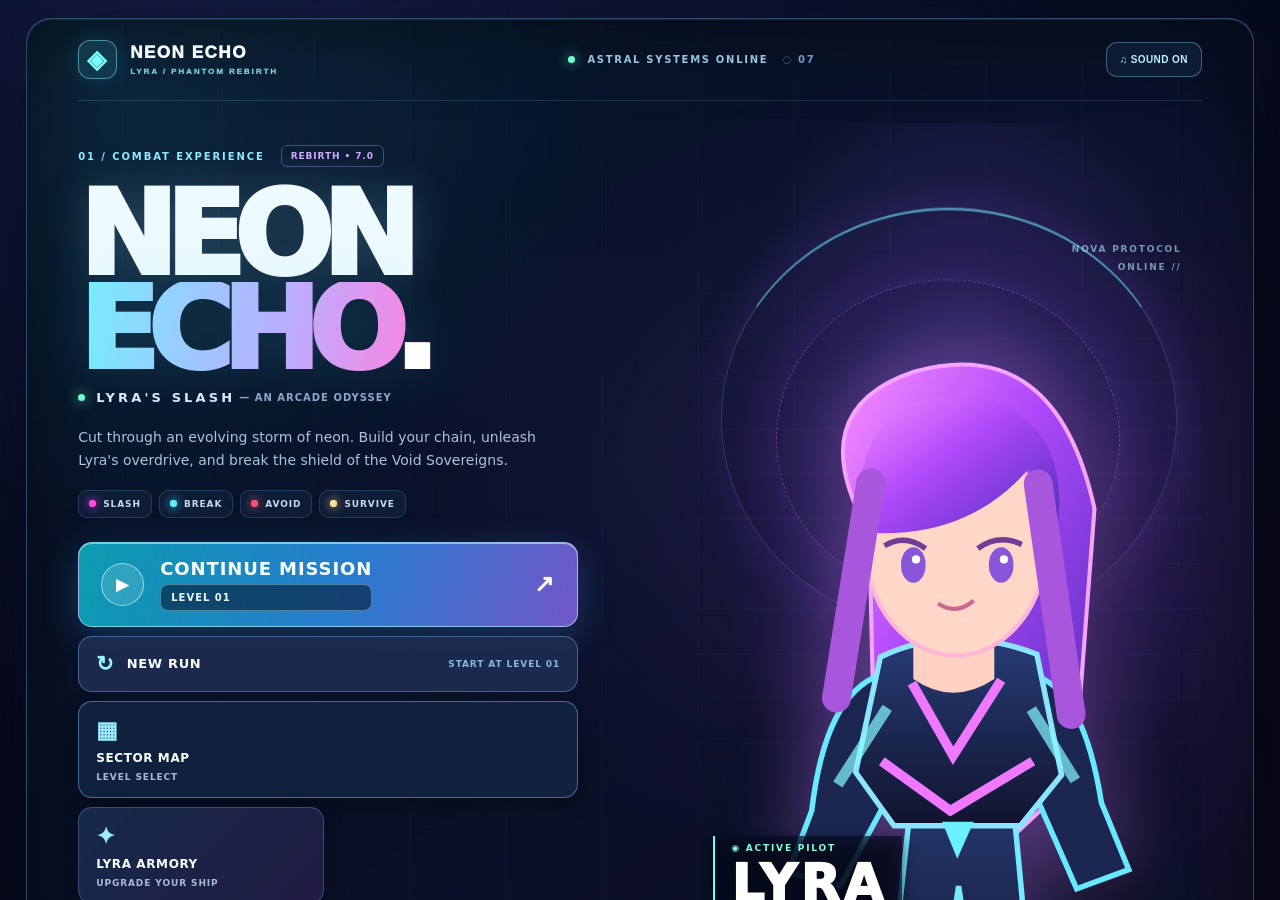
==== boss-shield-v46.html @ 62c388a9 "Synchronize Phantom Rebirth v7 complete redesign and gameplay systems" ====
<!doctype html>
<html lang="en"><head><meta charset="utf-8"><meta name="viewport" content="width=device-width,initial-scale=1,maximum-scale=1,viewport-fit=cover,user-scalable=no,interactive-widget=resizes-content"><meta name="theme-color" content="#050b1d"><meta name="apple-mobile-web-app-capable" content="yes"><meta name="apple-mobile-web-app-status-bar-style" content="black-translucent"><title>NEON ECHO — Lyra's Slash — PHANTOM REBIRTH v7.0</title>
<style>
:root{--pink:#ff36d9;--cyan:#55f8ff;--gold:#ffd270;--bg:#080617}*{box-sizing:border-box}html,body{height:100%;margin:0;overflow:hidden;background:#04030c;color:white;font-family:Arial,Helvetica,sans-serif;touch-action:none}canvas{display:block;position:absolute;inset:0;width:100%;height:100%;touch-action:none}#ui{position:absolute;inset:0;pointer-events:none;user-select:none}button{cursor:pointer;font:inherit;color:#fff;border:1px solid #b94af3;background:linear-gradient(120deg,#4a146c,#1a123e);padding:12px 19px;letter-spacing:.12em;font-weight:900;text-transform:uppercase;box-shadow:0 0 20px #a91ffb44,inset 0 0 12px #f24ce933}button:hover{border-color:var(--cyan);box-shadow:0 0 24px #58eaff77}button:disabled{opacity:.35;cursor:not-allowed}#top{display:flex;justify-content:space-between;align-items:flex-start;gap:8px;padding:calc(10px + env(safe-area-inset-top)) max(10px,2.5vw) 0}.stat{min-width:125px;text-align:center;background:linear-gradient(140deg,#3a0e59e8,#09091cde);clip-path:polygon(0 0,100% 0,100% 85%,92% 100%,8% 100%,0 85%);border-top:3px solid #e74fff;padding:8px 10px 15px;filter:drop-shadow(0 0 12px #bb17fa)}.stat label{font-size:clamp(11px,2vw,22px);letter-spacing:.16em;display:block;font-weight:1000;text-shadow:2px 2px #65005e}.stat strong{font-size:clamp(21px,4vw,43px);display:block;line-height:1.1;color:#ffc378;text-shadow:2px 3px #b92919,0 0 14px #ff682e;font-variant-numeric:tabular-nums}.center{width:min(43vw,460px);text-align:center}.meter{height:12px;border:2px solid #9e38da;background:#100c27;box-shadow:0 0 14px #e84bff88;overflow:hidden}.meter>div{height:100%;width:0%;background:linear-gradient(90deg,#9828fd,#46ecdb,#f3ffe8);transition:width .15s}.center .sub{font-size:clamp(10px,1.55vw,17px);margin-top:9px;letter-spacing:.16em;color:#80ffff;text-shadow:0 0 9px #14eafa;font-weight:bold}.bottom{position:absolute;bottom:calc(14px + env(safe-area-inset-bottom));left:12px;right:12px;display:flex;align-items:flex-end;justify-content:space-between;gap:10px}.health{width:min(46vw,340px);font-size:12px;font-weight:900;letter-spacing:.13em;color:#b9ffff}.bar{height:15px;border:1px solid #53f7ff;background:#0d1232;margin:6px 0 12px;box-shadow:0 0 12px #33dff777}.bar>div{height:100%;background:linear-gradient(90deg,#22dfca,#a5fffd);width:100%}.bar.mp{height:8px;border-color:#ef58f9}.bar.mp>div{background:linear-gradient(90deg,#bd32fc,#ff6fd4)}.bottom button{pointer-events:auto;font-size:11px;padding:10px}.overlay{position:absolute;inset:0;display:flex;align-items:center;justify-content:center;padding:15px;background:#040313aa;backdrop-filter:blur(9px);pointer-events:auto}.hidden{display:none!important}.panel{width:min(95vw,650px);max-height:89vh;overflow:auto;padding:clamp(20px,4vw,35px);background:linear-gradient(150deg,#200c38ef,#070b23f5 62%,#0c2440ef);border:2px solid #b343f8;box-shadow:0 0 55px #d424fb66,inset 0 0 45px #5b20a932;text-align:center}.panel h1{font-size:clamp(29px,7vw,57px);line-height:1.03;letter-spacing:.12em;margin:0 0 10px;color:#fff;text-shadow:0 0 8px #ff1ac4,0 0 35px #ea21ff}.panel h2{font-size:26px;letter-spacing:.14em;color:#86ffff}.panel p{color:#b9c8e6;line-height:1.55}.tag{font-size:11px;color:#7ffcff;letter-spacing:.3em;font-weight:bold;margin-bottom:15px}.actions{display:flex;flex-wrap:wrap;gap:10px;justify-content:center;margin-top:24px}.actions button{flex:1 1 130px}.wallet{color:#ffd978;font-weight:bold;letter-spacing:.11em}.shop-grid{display:grid;grid-template-columns:repeat(auto-fit,minmax(150px,1fr));gap:10px;margin:15px 0}.upgrade{padding:14px;border:1px solid #9142c5;background:#110d2b;text-align:left}.upgrade b{color:#8ef9ff}.upgrade small{display:block;min-height:40px;color:#adb6d5;margin:8px 0}.upgrade button{width:100%;font-size:11px;padding:9px 4px}.hint{font-size:12px!important;color:#90a2be!important}#warning{background:#1b0016aa;animation:alert .22s infinite alternate}#warning h1{color:#ff506b;font-size:clamp(38px,10vw,94px)}@keyframes alert{to{background:#300009dd}}#bossbar{position:absolute;top:clamp(100px,13vh,150px);left:21%;width:58%;text-align:center;display:none;color:#ff83dc;font-weight:900;letter-spacing:.17em;text-shadow:0 0 9px #ff15d4}#bossbar .meter{margin-top:6px}#bossbar .meter>div{background:linear-gradient(90deg,#f42a86,#ffb361)}#portalframe{width:100%;height:min(48vh,380px);border:1px solid var(--cyan);background:#050819}a{color:#73faff}#toast{position:absolute;left:50%;top:21%;transform:translateX(-50%);text-align:center;color:#ffeaa8;font-weight:900;letter-spacing:.15em;text-shadow:0 0 15px #ff27df;opacity:0;transition:opacity .15s;white-space:nowrap;font-size:clamp(15px,3vw,30px)}@media(max-width:550px){.stat{min-width:85px;padding:7px 4px 10px}.center{width:35vw}.center .sub{font-size:9px}.bottom{bottom:calc(8px + env(safe-area-inset-bottom))}.health{width:48vw}.bottom button{font-size:10px;padding:9px 8px}}
<style>
/* V1.2: reference-inspired luminous arcade cabinet */
.stat{border:2px solid #ff69ed;box-shadow:inset 0 0 30px #ff54ed45,0 0 26px #c125ff75;background:linear-gradient(145deg,#7d20a5e9,#1c0c38ef 60%,#06091aed)!important;transform:perspective(500px) rotateX(3deg)}
.stat:before{content:"";position:absolute;inset:5px;border:1px solid #ff8dec88;pointer-events:none}
.stat strong{color:#ffda77;text-shadow:0 0 6px #fff7cf,0 0 16px #ff6819,3px 4px #93242a!important}
.stat label{color:#fbedff;text-shadow:0 0 11px #ff28df,2px 2px #380056}
.center .meter{height:15px;border-color:#d35bff;box-shadow:0 0 24px #e03dff99,inset 0 0 12px #ff42ef55}
.center .meter>div{background:linear-gradient(90deg,#921bef,#3bf5dd,#eaffff)}
.center .sub{color:#72fcff;text-shadow:0 0 12px #39e8ff}
.panel{background:linear-gradient(145deg,#271048f5,#07071af8 62%,#091a39f5);border-color:#d25fff;box-shadow:0 0 70px #b824ee77,inset 0 0 40px #8427d944}
button{box-shadow:0 0 20px #d12dff55,inset 0 0 16px #ef54ff33}
#toast{color:#ffedba;text-shadow:0 0 18px #ff7c29,0 0 30px #fc3cff}
</style><style>
/* NEON ECHO: REFORGED | bespoke visual identity, not a generic modal */
:root{--ink:#05050d;--deep:#08091a;--violet:#8b38d6;--fuchsia:#ff32b6;--glacier:#53edfa;--text:#f7f7ff;--muted:#8b9cb4}
html,body{background:#04040a!important;font-family:system-ui,-apple-system,BlinkMacSystemFont,'Segoe UI',sans-serif}
button{border-radius:0;transition:transform .18s,border-color .18s,box-shadow .18s;touch-action:manipulation}
button:active{transform:scale(.975)}
#ui{z-index:4}
.hud-watermark{position:absolute;left:18px;top:51%;writing-mode:vertical-rl;letter-spacing:.35em;font-size:9px;font-weight:800;color:#7e9aff45}
#top{padding:calc(18px + env(safe-area-inset-top)) max(16px,4vw) 0;align-items:flex-start;gap:16px}
#top:before{display:none}
.stat,.stat:last-child{flex:0 0 clamp(142px,20vw,248px);min-height:104px;padding:13px 18px 16px!important;text-align:left;transform:none!important;clip-path:polygon(0 0,94% 0,100% 18%,100% 100%,0 100%)!important;border:1px solid #e947ba88!important;border-left:3px solid #fa5dc2!important;background:linear-gradient(125deg,#230f38ea,#0a0a1eea 68%,#10152ae8)!important;box-shadow:inset 0 0 35px #b422aa24,0 0 28px #e834c633!important;filter:none}
.stat:last-child{clip-path:polygon(6% 0,100% 0,100% 100%,0 100%,0 18%)!important;text-align:right;border-left:1px solid #e947ba88!important;border-right:3px solid #fa5dc2!important}
.stat:before,.stat:after{display:none!important}
.stat-kicker{color:#fd78d4;font-size:9px;font-weight:800;letter-spacing:.18em;opacity:.86;margin-bottom:7px}
.stat label{display:block;font-family:system-ui,sans-serif;font-style:normal;font-size:clamp(12px,1.8vw,17px);letter-spacing:.31em;font-weight:900;color:#f1e8ff!important;text-shadow:none!important}
.stat strong{font-family:ui-monospace,SFMono-Regular,Consolas,monospace;font-style:normal;font-size:clamp(27px,3.6vw,46px);font-weight:900;line-height:1.05;letter-spacing:.005em;color:#ffd48b!important;background:none!important;-webkit-text-fill-color:#ffd48b;filter:none!important;text-shadow:0 0 13px #fc8b4980!important}
.center{flex:1;max-width:550px;width:auto;min-width:100px;padding:7px 12px 0}
.center:before,.center:after{display:none}
.center-label{display:flex;justify-content:space-between;gap:7px;white-space:nowrap;text-transform:uppercase;font-size:9px;letter-spacing:.2em;font-weight:900;color:#c8e4ff;margin-bottom:8px}
.center-label span{color:#56f7cc}
.center .meter{height:9px;border:1px solid #7f8ab7;box-shadow:0 0 12px #57eaff35;background:#12152d}
.center .meter>div{background:linear-gradient(90deg,#ab34ff,#fa4cbd,#6bf7ef)}
#timeReadout{font-size:clamp(20px,3.4vw,43px);line-height:1.1;font-family:ui-monospace,monospace;font-weight:900;letter-spacing:.06em;margin:9px 0 0;color:#e1faff;text-shadow:0 0 17px #44cfff77}
#timeReadout .hourglass{color:#58f5ff}
.center .sub{font-family:ui-monospace,monospace;font-size:clamp(9px,1.05vw,13px);letter-spacing:.12em;margin-top:6px;color:#91dce9;text-shadow:none}
.bottom{bottom:calc(20px + env(safe-area-inset-bottom));left:max(16px,4vw);right:max(16px,4vw)}
.syslabel{display:flex;justify-content:space-between;font-size:10px;margin-bottom:11px;color:#9cbbcd}
.syslabel span{color:#fb76e3}
.health{padding:18px 20px 7px;background:linear-gradient(100deg,#0b1325e6,#170f2ae6);border-left:3px solid #6cf0ff;box-shadow:0 0 20px #37ddf622;font-size:11px;max-width:420px;width:min(45vw,420px)}
.bar{height:8px;margin:6px 0 15px}.bar.mp{height:6px}
#pulse{background:linear-gradient(135deg,#15bfc2,#154b76);border-color:#68ecff;box-shadow:0 0 23px #20dffa44}
#pause{min-width:50px}
.overlay{background:#02040ce3;backdrop-filter:blur(13px);padding:0}
#menu{background:transparent;backdrop-filter:none;overflow:auto;align-items:stretch}
.menu-shell{position:relative;width:100%;min-height:100%;padding:clamp(16px,3vw,34px) clamp(18px,5vw,76px) 20px;display:flex;flex-direction:column;isolation:isolate;background:linear-gradient(90deg,#050711f7 0%,#090a19ef 45%,#10102780 100%),radial-gradient(ellipse at 75% 48%,#843b8e2e,transparent 60%)}
.menu-shell:after{content:"";position:absolute;inset:0;z-index:-1;background:linear-gradient(0deg,#050610 4%,transparent 25%),repeating-linear-gradient(0deg,#ffffff04 0px,#ffffff04 1px,transparent 1px,transparent 6px);pointer-events:none}
.menu-topline{display:flex;align-items:center;gap:22px;padding-bottom:17px;border-bottom:1px solid #7181ac35;font-size:10px;letter-spacing:.18em;color:#a4aeca;font-weight:800}
.logo-mark{font-size:25px;color:#f8f5ff;letter-spacing:-.08em;font-weight:1000}.logo-mark span{color:#ff4bcb}
.menu-topline em{font-style:normal;color:#ff6dcb}.online{margin-left:auto;color:#71eacb;white-space:nowrap}.online i{display:inline-block;width:6px;height:6px;background:#70ffc6;border-radius:100%;box-shadow:0 0 11px #70ffc6;margin-right:7px}
.menu-hero{display:flex;flex:1;align-items:center;padding:32px 0;min-height:410px}.hero-copy{width:min(62%,700px);position:relative;z-index:2}
.eyebrow{font-size:10px;font-weight:900;letter-spacing:.21em;color:#89edfa}.tiny-square{display:inline-block;width:7px;height:7px;background:#ff47c9;transform:rotate(45deg);margin-right:10px;box-shadow:0 0 11px #ff28bd}.edition{color:#fc70c6;margin-left:15px}
.hero-title{font-weight:1000;letter-spacing:-.075em;line-height:.84;margin:27px 0 25px;font-size:clamp(75px,11.7vw,188px);text-shadow:0 0 60px #d64cea25}
.hero-title>span{display:block;color:#fff;font-weight:1000}.hero-title strong{display:block;font-weight:1000;background:linear-gradient(105deg,#fff 0%,#e8d7ff 34%,#ff74cc 78%,#ca33e9);background-clip:text;-webkit-background-clip:text;color:transparent}.title-point{color:#46f5ff;-webkit-text-fill-color:#46f5ff}
.hero-line{font-size:clamp(12px,1.6vw,20px);letter-spacing:.3em;font-weight:900;color:#fb78cf}.hero-line span{color:#6befff;padding:0 9px}
.hero-desc{max-width:480px;color:#aebcd1;line-height:1.75;font-size:clamp(12px,1.1vw,15px);margin:20px 0 18px}
.feature-row{display:flex;flex-wrap:wrap;gap:10px;color:#c6cce0;font-size:9px;letter-spacing:.13em;font-weight:850}.feature-row span{border:1px solid #7183a94d;padding:8px 10px;background:#16203942}
.hero-actions{display:flex;gap:14px;align-items:stretch;margin-top:29px;max-width:650px}
.primary-cta{min-height:83px;display:flex;align-items:center;gap:16px;padding:15px 19px;flex:1;max-width:360px;background:linear-gradient(120deg,#f43eab,#c32bc9 65%,#7534ba);border:1px solid #ffb3e9;box-shadow:0 0 35px #f126bc49;font-size:14px;letter-spacing:.08em;text-align:left}
.primary-cta small{display:block;color:#ffdaf6;font-size:9px;letter-spacing:.17em;margin-top:5px}.cta-symbol{font-size:25px}.cta-arrow{margin-left:auto;font-size:22px}
.secondary-actions{display:flex;flex:1;flex-direction:column;gap:8px}.secondary-actions button{flex:1;display:flex;justify-content:space-between;align-items:center;background:#101327d9;border:1px solid #64719699;text-align:left;font-size:10px;letter-spacing:.07em;padding:12px}
.secondary-actions button span{color:#63eff9}
.hero-currency{margin-top:30px;display:flex;flex-direction:column;align-items:flex-start;gap:5px}.hero-currency>span,.hero-currency small{font-size:9px;letter-spacing:.19em;color:#899bb3;font-weight:800}.hero-currency .wallet{font-size:20px;color:#ffd69d;letter-spacing:.08em;text-shadow:0 0 15px #ffb06d70}
.hero-graphic{position:absolute;right:4%;top:50%;transform:translateY(-50%);width:min(49vw,650px);aspect-ratio:1;pointer-events:none;z-index:1}
.halo{position:absolute;border:1px solid #ba62f6a0;inset:8%;border-radius:50%;box-shadow:0 0 23px #a94bee24,inset 0 0 25px #d442eb14;animation:halo-spin 26s linear infinite}.halo-one{border-style:dashed;inset:2%;animation-duration:34s}.halo-two{inset:19%;border-color:#53eefd8c;animation-direction:reverse;animation-duration:18s}.halo-three{inset:30%;border-width:3px;border-color:#ff5bcbb5}
@keyframes halo-spin{to{transform:rotate(360deg)}}
.orbital-core{position:absolute;inset:35%;border-radius:50%;background:radial-gradient(circle at 42% 38%,#efffff,#83f3ff 12%,#7f4cf0 33%,#340c66 58%,#050719 77%);box-shadow:0 0 50px #ff35bf9e,0 0 150px #a03cec69,inset 0 0 25px #ffffff69;border:3px solid #e7bbff}
.core-inner{position:absolute;inset:25%;display:grid;place-items:center;border-radius:50%;border:1px solid #e4ffffbb;color:#f5fdff;font-size:clamp(20px,5vw,62px);font-weight:900;text-shadow:0 0 25px #fff}
.pilot-tag,.graphic-caption{position:absolute;right:2%;top:16%;border-left:2px solid #53efff;padding:8px 12px;background:#0c1225aa;color:#eaf9ff;font:700 10px/1.6 ui-monospace,monospace;letter-spacing:.12em}.pilot-tag b{color:#6ff4f5}.graphic-caption{top:auto;bottom:16%;right:auto;left:0;border-left-color:#ff54d6;color:#b7bbd5}
.arc-left,.arc-right{position:absolute;top:49%;width:44%;border-top:1px solid #eb64e8a9;box-shadow:0 0 13px #f14be6}.arc-left{left:-18%;transform:rotate(-28deg)}.arc-right{right:-8%;transform:rotate(20deg)}
.menu-footer{border-top:1px solid #7181ac35;padding-top:15px;display:flex;flex-wrap:wrap;justify-content:space-between;gap:10px;font-size:9px;font-weight:800;letter-spacing:.14em;color:#8190a6}.menu-footer i{font-style:normal;color:#f74cbd}
#shop .panel,#paused .panel,#end .panel,#side .panel{border:1px solid #9e74c3;clip-path:polygon(0 0,95% 0,100% 8%,100% 100%,0 100%);text-align:left;background:linear-gradient(130deg,#19132df9,#070b19fa 78%);box-shadow:0 0 80px #b047ff3b}
#shop .panel h2,#paused .panel h2,#side .panel h2{font-size:clamp(25px,5vw,43px);color:#f3f8ff;letter-spacing:-.03em;text-shadow:none}
#shop .upgrade{border:1px solid #687ba277;border-left:2px solid #f468cf;background:linear-gradient(130deg,#1c1736,#0e1727)}
#shop .upgrade b{color:#ffe6ff}
#warning{background:repeating-linear-gradient(0deg,#250617cf 0,#250617cf 7px,#3c0a22e6 8px,#3c0a22e6 10px)!important;animation:alert .18s infinite alternate}
#warning h1{font-size:clamp(60px,13vw,190px);font-weight:1000;font-style:italic;letter-spacing:-.05em;color:#ff557d;text-shadow:0 0 35px #ff123d,5px 5px #43081f}
#warning .tag{color:#ffb5c9;font-size:clamp(12px,2vw,25px)}
#bossbar{top:clamp(145px,17vh,200px);background:#100b21bd;padding:10px 22px;border-top:1px solid #ff71dd88}
@media(max-width:800px){.menu-hero{min-height:0;padding:34px 0}.hero-copy{width:85%}.hero-graphic{right:-22%;opacity:.5;width:70vw}.hero-title{font-size:clamp(66px,13vw,124px)}.hero-actions{max-width:490px}}
@media(max-width:620px){#top{padding:calc(7px + env(safe-area-inset-top)) 7px 0;gap:5px}.stat,.stat:last-child{flex:0 0 29%;min-width:0;min-height:68px;padding:7px 8px!important}.stat-kicker{font-size:6px;letter-spacing:.06em;margin-bottom:4px}.stat label{font-size:9px;letter-spacing:.18em}.stat strong{font-size:clamp(19px,5vw,28px)}.center{min-width:0;padding:5px 0 0}.center-label{font-size:6px;letter-spacing:0}.center-label span{display:none}#timeReadout{font-size:17px;margin-top:7px}.center .sub{font-size:8px;letter-spacing:0}.hud-watermark{display:none}.menu-shell{padding:20px 20px 24px;min-height:100svh}.menu-topline{font-size:8px;gap:9px}.menu-topline em{display:none}.online{font-size:7px}.menu-hero{align-items:flex-start;padding:55px 0 30px}.hero-copy{width:100%}.hero-graphic{width:94vw;right:-40%;top:38%;opacity:.32}.eyebrow{font-size:8px;letter-spacing:.07em}.edition{margin-left:5px}.hero-title{font-size:clamp(70px,18vw,116px);margin:22px 0}.hero-line{font-size:11px;letter-spacing:.12em}.hero-desc{font-size:13px;max-width:330px}.feature-row{font-size:8px;gap:6px}.hero-actions{flex-direction:column;margin-top:26px}.primary-cta{max-width:none;min-height:73px}.secondary-actions{flex-direction:row}.secondary-actions button{font-size:9px;padding:11px 9px}.hero-currency{margin-top:21px}.menu-footer{font-size:8px;line-height:1.9}.health{padding:8px 10px 2px;width:51vw;font-size:9px}.syslabel{font-size:8px}.bottom{left:7px;right:7px;bottom:calc(7px + env(safe-area-inset-bottom))}.bottom button{padding:8px;font-size:10px}}

/* V2.0 high fidelity arcade composition */
:root{--pink:#ff24ec;--cyan:#00f0ff;--gold:#ffe079;--bg:#05020a}
#top{padding:calc(3px + env(safe-area-inset-top)) max(9px,9vw) 0;gap:0;position:relative;z-index:2}
#top:before{content:"";position:absolute;z-index:-1;top:17px;left:20%;right:20%;height:84px;clip-path:polygon(0 0,50% 100%,100% 0,100% 24%,50% 100%,0 24%);background:linear-gradient(180deg,#ff00ef70,#59047477 56%,transparent);filter:drop-shadow(0 0 16px #ff18f2);pointer-events:none}
.stat{transform:skewY(-1deg)!important;min-height:95px;border:3px solid #ff53f0!important;background:linear-gradient(120deg,#1b082b 4%,#5a0b6c 48%,#13051f 95%)!important;box-shadow:0 0 3px #ffadfa,0 0 28px #ed25fbaa,inset 0 0 35px #eb35ff88!important}
.stat:last-child{transform:skewY(1deg)!important}
.stat label{color:#ffe9ff!important;font-weight:1000;letter-spacing:.09em;text-shadow:2px 3px #23002d,0 0 8px #ff42e5!important}
.stat strong{display:block;background:linear-gradient(#fff8bc,#ffcb49 48%,#ff7429 75%,#aa2b12);background-clip:text;-webkit-background-clip:text;color:transparent!important;filter:drop-shadow(0 2px 1px #460c12) drop-shadow(0 0 6px #ff662a);text-shadow:none!important}
.center .meter{border:3px solid #d93afc;box-shadow:0 0 5px #fff3,0 0 20px #fb25ffb8}
.center .sub{margin-top:4px;color:#63efff}
#timeReadout{font-family:monospace;font-weight:900;font-size:clamp(16px,2.9vw,37px);color:#42f4ff;letter-spacing:.08em;text-shadow:0 0 8px #00eaff,0 0 20px #00c6ff}
.bottom{z-index:3}
.panel{border:2px solid #f451ff;background:linear-gradient(155deg,#2b0b46f7,#060815fa 60%,#0d1334fa);box-shadow:0 0 50px #ef22ed79,inset 0 0 35px #f04fff29}
.panel h1{color:white;text-shadow:0 0 9px #f0f,0 0 35px #f0f}
@media(max-width:620px){#top:before{top:10px;height:40px}.stat{min-height:58px}.stat strong{font-size:clamp(20px,6vw,27px)}.center{width:35vw}#timeReadout{font-size:clamp(14px,4vw,20px)}}

/* Arcade reference fidelity v1.3 */
html,body{background:#05020a!important}
#top{padding-top:calc(3px + env(safe-area-inset-top));padding-left:max(11px,10vw);padding-right:max(11px,10vw);gap:2px;align-items:flex-start}
.stat{position:relative;min-width:clamp(95px,17vw,235px);padding:4px 12px 14px!important;clip-path:polygon(8% 0,96% 0,100% 10%,100% 89%,94% 100%,3% 100%,0 93%,0 12%);background:linear-gradient(155deg,#2b073de8 4%,#a900c4cc 52%,#220537ee 100%)!important;border:2px solid #f837fd!important;box-shadow:0 0 6px #ff20e6,0 0 22px #e100ffad,inset 0 0 28px #ec15ffa0!important;filter:drop-shadow(0 0 8px #ff39f3);transform:none}
.stat:after{content:'';position:absolute;inset:6px;clip-path:polygon(5% 0,97% 0,100% 13%,100% 90%,95% 100%,3% 100%,0 88%,0 10%);border:1px solid #ffbbff7d;pointer-events:none}
.stat label{font-family:Impact,'Arial Black',sans-serif;font-style:italic;font-size:clamp(15px,2.5vw,33px);letter-spacing:.11em;color:#f9daff;text-shadow:2px 2px 0 #240027,0 0 11px #ff00ff}
.stat strong{font-family:Impact,'Arial Black',sans-serif;font-style:italic;font-size:clamp(25px,4.4vw,57px);letter-spacing:.045em;color:#ffd06b;text-shadow:0 2px 0 #a32309,0 5px 0 #62110d,0 0 12px #ffae38,0 0 22px #ff5b26}
.center{width:min(40vw,440px);padding-top:0}
.center:before,.center:after{height:11px;top:29px;border-top:4px solid #ff3bfa;box-shadow:0 0 12px #f0f}
.center .meter{height:22px;border:3px solid #df40f7;background:#13092a;box-shadow:0 0 22px #ed39ffb0,inset 0 0 16px #f6f8}
.center .meter>div{background:linear-gradient(90deg,#6e0bc1,#28badd 48%,#40f8de 78%,#efffff)}
.center .sub{font-family:'Courier New',monospace;font-size:clamp(11px,2.3vw,29px);line-height:1;letter-spacing:.1em;color:#42ecff;text-shadow:0 0 13px #00f0ff}
#timeReadout{font-family:'Courier New',monospace;font-weight:900;font-size:clamp(15px,3vw,40px);color:#00f0ff;text-shadow:0 0 7px #00f0ff,0 0 21px #009eff;margin-top:4px;letter-spacing:.02em}
#timeReadout .hourglass{font-size:.86em;display:inline-block;transform:rotate(-15deg);margin-right:10px}
@media(max-width:620px){#top{padding-left:7px;padding-right:7px}.stat{min-width:89px;padding:4px 4px 9px!important}.stat label{font-size:14px}.stat strong{font-size:26px}.center{width:34vw}.center .meter{height:13px;border-width:2px}.center .sub{font-size:9px;letter-spacing:0}#timeReadout{font-size:17px}#timeReadout .hourglass{margin-right:3px}}
</style></style><style>
.build-stamp{position:absolute;right:clamp(14px,3vw,38px);bottom:clamp(10px,2vw,24px);font:900 11px ui-monospace,monospace;letter-spacing:.15em;color:#53f6ff;background:#07152be8;border:1px solid #53f6ff;padding:9px 13px;box-shadow:0 0 18px #00eaff77;z-index:20;pointer-events:none}

@media(max-width:620px){.build-stamp{font-size:9px;bottom:10px;right:10px;padding:6px}}
</style><style>
/* V3.2 usability and accessible interaction */
.hero-actions{align-items:stretch}.howto-link{display:flex;gap:15px;justify-content:space-between;align-items:center;margin-top:14px;padding:12px 16px;font-size:12px;letter-spacing:.1em;color:#e9f7ff;background:#16213ce9;border:1px solid #6a91bb;box-shadow:none;min-height:45px}.howto-link span{font-size:10px;color:#68eaff}
.primary-cta{background:linear-gradient(120deg,#eb36a4,#b322bc);font-size:clamp(15px,1.9vw,20px);border:2px solid #ffc0ee}
button:focus-visible,a:focus-visible{outline:3px solid #75faff;outline-offset:3px}
.tutorial-panel{max-width:630px;text-align:left!important}.tutorial-grid{display:grid;grid-template-columns:1fr 1fr;gap:10px;margin:18px 0}.tutorial-grid>div{background:#121930;border:1px solid #435478;padding:16px;display:flex;flex-direction:column;gap:8px}.tutorial-grid b{font-size:13px;letter-spacing:.07em}.tutorial-grid span{font-size:12px;color:#c9d7e9;line-height:1.5}.tutorial-grid .pink{color:#ff8be8}.tutorial-grid .cyan{color:#73f4ff}.tutorial-grid .green{color:#69ffc2}.tutorial-grid .red{color:#ff917f}.tutorial-check{display:flex;align-items:center;gap:9px;color:#bbc8e3;font-size:12px;margin-top:15px}.tutorial-check input{width:17px;height:17px;accent-color:#45dfff}
#toast{background:#070d26ba;border:1px solid #52edff66;padding:9px 16px;max-width:calc(100vw - 30px);white-space:normal;line-height:1.3}
#pulse{min-width:116px;font-size:11px;font-weight:900}
@media(max-width:620px){.hero-title{font-size:clamp(61px,17vw,100px)}.hero-actions{margin-top:17px}.hero-desc{margin:14px 0}.menu-hero{padding-top:38px}.menu-footer{padding-top:9px}.tutorial-grid{grid-template-columns:1fr 1fr;gap:7px}.tutorial-grid>div{padding:11px}.tutorial-panel{padding:22px}.tutorial-grid b{font-size:11px}.tutorial-grid span{font-size:11px}#pulse{min-width:103px}}
@media(max-height:740px){.menu-hero{padding-top:15px;padding-bottom:12px}.hero-title{margin:12px 0}.hero-desc{margin:10px 0}.hero-actions{margin-top:14px}.hero-currency{margin-top:10px}}
</style><style>
/* v3.3: strict stacking and no-overlap responsive layout */
#ui{z-index:3}#top{position:absolute;top:0;left:0;right:0;display:grid;grid-template-columns:minmax(0,1fr) minmax(130px,1.5fr) minmax(0,1fr);gap:clamp(8px,1.5vw,22px);align-items:start;max-width:1200px;margin:auto;box-sizing:border-box}
.stat,.stat:last-child{width:100%;min-width:0;max-width:none;flex:none;overflow:hidden}
.stat strong{font-size:clamp(24px,3.2vw,43px);white-space:nowrap}
.center{width:100%;max-width:none;min-width:0;flex:none}
#bossbar{top:clamp(148px,20vh,205px);left:25%;width:50%;z-index:2;pointer-events:none}
#toast{top:29%;max-width:min(620px,90vw);z-index:2}
.bottom{display:flex;justify-content:space-between;align-items:flex-end;gap:14px;pointer-events:none}
.bottom>div:last-child{display:flex;flex-shrink:0;align-items:center;gap:8px;pointer-events:auto}
.health{flex:0 1 360px;min-width:0}
.menu-shell{overflow-x:hidden}
.menu-hero{position:relative;display:grid;grid-template-columns:minmax(0,1fr) minmax(0,.75fr);gap:28px;align-items:center;min-height:0}
.hero-copy{width:100%;min-width:0}
.hero-graphic{position:relative;top:auto;right:auto;transform:none;width:100%;max-width:560px;justify-self:center;min-width:0}
.hero-title{font-size:clamp(66px,9vw,145px);overflow:visible;line-height:.94;white-space:nowrap}
.hero-actions{max-width:100%;flex-wrap:wrap}
.menu-footer{position:relative;z-index:3;padding-right:160px}
.build-stamp{position:fixed;bottom:8px;right:12px}
#howto,#shop,#side,#paused,#end{overflow-y:auto;padding:24px 12px;align-items:safe center}
#howto .panel,#shop .panel,#side .panel,#paused .panel,#end .panel{max-height:calc(100dvh - 48px);min-width:0}
@media(max-width:900px){
.menu-hero{grid-template-columns:minmax(0,1fr)}
.hero-copy{position:relative;z-index:2}
.hero-graphic{position:absolute;right:-12%;top:9%;width:65%;max-width:530px;opacity:.24;z-index:0}
.hero-title{font-size:clamp(64px,12vw,112px)}
.menu-footer{padding-right:0;padding-bottom:30px}
.build-stamp{position:absolute;bottom:7px;right:12px}
}
@media(max-width:620px){
#top{display:grid;grid-template-columns:minmax(0,1fr) minmax(0,1.04fr) minmax(0,1fr);gap:4px;padding:calc(8px + env(safe-area-inset-top)) 7px 0}
.stat,.stat:last-child{width:100%;min-width:0;min-height:66px;padding:7px 5px!important}
.stat strong{font-size:clamp(17px,5vw,26px)}
.stat-kicker{display:none}.stat label{font-size:10px}
.center{min-width:0;padding:5px 0 0}.center-label{display:none}#timeReadout{font-size:clamp(13px,4vw,18px);white-space:nowrap;text-align:center}.center .sub{font-size:8px;white-space:normal;line-height:1.3}
#bossbar{top:calc(105px + env(safe-area-inset-top));left:12%;width:76%;font-size:12px}
#toast{top:23%;font-size:15px}
.bottom{left:8px;right:8px;bottom:calc(9px + env(safe-area-inset-bottom));gap:8px}
.health{flex:1 1 auto;width:auto;max-width:56%;padding:8px 10px 1px;font-size:9px}
.syslabel{display:none}
.bottom>div:last-child{flex:0 0 auto;gap:5px}
#pulse{min-width:0;max-width:110px;font-size:9px;padding:10px 7px;white-space:normal;line-height:1.2}
#pause{min-width:36px;padding:10px 8px}
.menu-shell{padding:18px 18px 40px;min-height:100dvh}
.menu-hero{display:block;padding:30px 0 12px}
.hero-copy{width:100%}
.hero-graphic{right:-37%;top:18%;width:98%;opacity:.18}
.hero-title{font-size:clamp(62px,17vw,103px);white-space:nowrap}
.hero-actions{display:flex;flex-direction:column;gap:9px}
.primary-cta{min-height:65px;width:100%;max-width:none}
.secondary-actions{display:grid;grid-template-columns:1fr 1fr;gap:7px;width:100%}
.secondary-actions button{min-width:0;white-space:normal;overflow-wrap:anywhere}
.hero-desc{max-width:100%}
.feature-row{gap:5px}
.feature-row span{font-size:7px;letter-spacing:0}
.menu-footer{padding:8px 0 27px;gap:6px;font-size:7px}
.build-stamp{font-size:8px;bottom:8px;right:10px}
.tutorial-grid{grid-template-columns:1fr 1fr}
}
@media(max-width:380px){.hero-title{font-size:16.3vw}.hero-line{font-size:9px}.secondary-actions{grid-template-columns:1fr}.stat strong{font-size:17px}#timeReadout{font-size:13px}.bottom{gap:4px}#pulse{max-width:82px}}
@media(max-height:650px) and (min-width:621px){.menu-shell{overflow-y:auto}.menu-hero{padding:16px 0}.hero-title{font-size:clamp(55px,8vw,105px);margin:10px 0}.hero-desc{margin:10px 0}.hero-actions{margin-top:12px}.hero-currency{margin-top:12px}.hero-graphic{max-width:380px}.bottom{bottom:8px}#toast{top:26%}}
</style><style>
/* v3.4 hard separation: content-driven rather than overlapping absolute decor */
#menu{position:absolute;inset:0;overflow-y:auto!important;overflow-x:hidden!important;display:block!important}
#menu.hidden{display:none!important}
#menu .menu-shell{display:flex!important;min-height:100%;height:auto!important;overflow:visible!important;box-sizing:border-box;padding:20px clamp(16px,4vw,54px) 26px!important}
#menu .menu-topline{flex:0 0 auto}
#menu .menu-hero{display:block!important;position:relative;min-height:0!important;padding:clamp(22px,5vh,60px) 0 20px!important}
#menu .hero-copy{width:min(100%,650px)!important;max-width:100%!important;position:relative;z-index:3;min-width:0}
#menu .hero-graphic{display:none!important}
#menu .hero-title{font-size:clamp(56px,10vw,126px)!important;white-space:normal!important;overflow-wrap:normal!important;line-height:.98!important;margin:20px 0!important}
#menu .hero-desc{max-width:550px!important}
#menu .hero-actions{display:grid!important;grid-template-columns:minmax(0,1fr);gap:10px;width:min(100%,550px)!important}
#menu .primary-cta{width:100%;max-width:none!important;min-height:68px}
#menu .secondary-actions{display:grid!important;grid-template-columns:repeat(2,minmax(0,1fr))!important;gap:10px;width:100%}
#menu .secondary-actions button{width:100%;min-width:0;min-height:55px;overflow-wrap:break-word;white-space:normal}
#menu .howto-link{max-width:550px;width:100%;min-height:48px}
#menu .hero-currency{margin-top:18px!important}
#menu .menu-footer{position:relative!important;display:flex!important;gap:10px;flex-wrap:wrap;padding:15px 0 34px!important;margin-top:auto}
#menu .build-stamp{position:static!important;display:inline-block;align-self:flex-end;flex-shrink:0;margin-top:8px;font-size:9px!important}
#top{width:100%;max-width:none!important;grid-template-columns:minmax(0,1fr) minmax(0,1.25fr) minmax(0,1fr)!important;gap:8px!important;padding:calc(10px + env(safe-area-inset-top)) clamp(8px,2vw,28px) 0!important}
#top .stat,#top .stat:last-child{min-width:0!important;width:100%!important;overflow:hidden!important;clip-path:none!important;border:1px solid #df5dc4!important;min-height:0!important;max-height:120px}
#top .stat strong{font-size:clamp(18px,3.4vw,42px)!important;white-space:nowrap;overflow:hidden;text-overflow:clip}
#top .center{min-width:0!important;padding:0!important}
#top .center .sub{white-space:normal!important;overflow-wrap:anywhere}
#bossbar{top:calc(146px + env(safe-area-inset-top))!important;left:20%!important;width:60%!important}
#toast{top:35%!important;max-width:85vw}
.bottom{display:grid!important;grid-template-columns:minmax(0,1fr) auto!important;align-items:end;gap:10px!important}
.bottom .health{width:100%!important;max-width:340px;min-width:0!important}
.bottom>div:last-child{display:flex;flex-wrap:nowrap;gap:6px}
#pulse{min-width:0!important;max-width:125px;white-space:normal}
@media(max-width:620px){
#menu .menu-shell{padding:15px 17px 22px!important}
#menu .menu-hero{padding:24px 0 12px!important}
#menu .hero-title{font-size:clamp(54px,17vw,90px)!important;line-height:.92!important;margin:16px 0!important}
#menu .hero-desc{font-size:12px}
#menu .secondary-actions{grid-template-columns:1fr 1fr!important}
#menu .secondary-actions button{font-size:10px;min-height:48px}
#menu .menu-footer{padding-bottom:10px!important}
#menu .build-stamp{font-size:8px!important}
#top{grid-template-columns:minmax(0,1fr) minmax(0,1.08fr) minmax(0,1fr)!important;gap:4px!important;padding:calc(6px + env(safe-area-inset-top)) 5px 0!important}
#top .stat,#top .stat:last-child{padding:5px 3px!important;min-height:60px!important}
#top .stat label{font-size:9px!important;letter-spacing:.08em}
#top .stat strong{font-size:clamp(15px,4.6vw,23px)!important}
#top .center-label{display:none}
#timeReadout{font-size:clamp(12px,3.9vw,18px)!important;letter-spacing:0!important;margin:6px 0 0!important}
#timeReadout .hourglass{margin-right:1px!important}
#top .center .sub{font-size:7px!important;line-height:1.2!important;letter-spacing:0!important}
#bossbar{top:calc(95px + env(safe-area-inset-top))!important;left:10%!important;width:80%!important}
#toast{top:26%!important}
.bottom{left:5px!important;right:5px!important;gap:5px!important}
.bottom .health{padding:6px 7px!important;font-size:9px!important}
#pulse{max-width:90px!important;font-size:9px!important;padding:9px 5px!important}
#pause{min-width:32px!important;padding:9px 6px!important}
}
@media(max-width:360px){#menu .hero-title{font-size:16vw!important}#menu .secondary-actions{grid-template-columns:1fr!important}#top .stat strong{font-size:14px!important}}
@media(max-height:550px) and (orientation:landscape){#menu .menu-hero{padding:8px 0!important}#menu .hero-title{font-size:60px!important}#menu .hero-desc{margin:8px 0!important}#menu .hero-actions{margin-top:9px!important}#menu .hero-currency{margin-top:9px!important}.bottom .health{padding:3px 6px!important}}
</style><style>
/* ORBIT & ECHO shared UI language — v4.0. Scoped late overrides to avoid old design conflicts. */
:root{--orbit-cyan:#80eeff;--orbit-purple:#b197ff;--orbit-surface:#101b33;--orbit-muted:#a8bdd7}
html,body{color:#e8f8ff;font-family:system-ui,-apple-system,'Segoe UI',sans-serif}
button{border-radius:13px!important;text-transform:none!important;letter-spacing:.025em!important;font-weight:800!important;background:linear-gradient(135deg,#20385d,#282047)!important;border:1px solid #8ceaff77!important;box-shadow:0 5px 19px #0007!important;color:#f3fbff!important}
button:hover{border-color:#98eeff!important;box-shadow:0 0 20px #60d9ff55!important}
#menu{position:absolute;inset:0;overflow:auto!important;background:#030710b5!important;backdrop-filter:blur(7px)}
#menu .orbit-hub{width:min(100%,980px)!important;min-height:0!important;height:auto!important;margin:auto;padding:20px clamp(16px,4vw,38px) 22px!important;border:1px solid #6be9ff45;border-radius:24px!important;background:linear-gradient(154deg,#15233de8,#0b1128ed 55%,#1b1130eb)!important;box-shadow:0 0 65px #6255ff38!important;overflow:visible!important;display:flex!important;flex-direction:column!important;gap:16px!important}
#menu .orbit-hub:after,#menu .orbit-hub:before{display:none!important}
#menu .menu-topline{display:flex;align-items:center;justify-content:space-between;gap:12px;padding:0 0 14px;border-bottom:1px solid #93baff2c}
#menu .logo-mark{font-size:clamp(16px,2.3vw,23px);font-weight:900;letter-spacing:.01em;color:#85efff}
#menu .logo-mark span{color:#eafaff}
#menu .hub-mode{font-size:10px;letter-spacing:.13em;color:#a9bbd8}
#menu .hub-mode em{color:#b7a5ec}
#menu .online{color:#78ffcc;font-size:10px;letter-spacing:.08em}
#menu .menu-hero{display:block!important;position:relative;min-height:0!important;padding:clamp(10px,3vh,28px) 0!important}
#menu .hero-copy{width:100%!important;max-width:680px!important;margin:auto;z-index:2}
#menu .eyebrow{font-size:11px;font-weight:800;letter-spacing:.1em;color:#75f6ff}
#menu .edition{color:#b9a8e9}
#menu .hero-title{font-size:clamp(54px,10vw,105px)!important;letter-spacing:-.065em;line-height:.86!important;margin:22px 0 16px!important;white-space:normal!important;text-shadow:0 0 38px #5db7ff20}
#menu .hero-title>span{color:#effaff}
#menu .hero-title strong{background:linear-gradient(95deg,#71f7ff,#e1a1ff);background-clip:text;-webkit-background-clip:text;color:transparent}
#menu .title-point{-webkit-text-fill-color:#82f6ff;color:#82f6ff}
#menu .hero-line{font-size:15px;letter-spacing:.15em;color:#c4b5ef}
#menu .hero-desc{font-size:14px;max-width:550px;line-height:1.55;color:#b4c6db;margin:14px 0}
#menu .feature-row{gap:8px}
#menu .feature-row span{border:1px solid #81ccfa3b;border-radius:100px;padding:8px 12px;background:#1229449c;font-size:10px;color:#d5f5ff;letter-spacing:.02em}
#menu .hero-actions{display:grid!important;grid-template-columns:1fr;gap:10px;max-width:550px!important;margin-top:22px!important}
#menu .primary-cta{width:100%;max-width:none!important;min-height:68px;border-radius:16px!important;background:linear-gradient(110deg,#158baa,#6151c6)!important;border:1px solid #b0f5ff88!important;box-shadow:0 0 27px #49d9ff33!important;font-size:17px;justify-content:space-between}
#menu .primary-cta small{color:#d8f5ff;font-size:10px}
#menu .secondary-actions{display:grid!important;grid-template-columns:1fr 1fr!important;gap:10px;width:100%}
#menu .secondary-actions button{width:100%;min-width:0;min-height:54px;font-size:12px;background:linear-gradient(125deg,#20345b,#2c2250)!important;text-align:left}
#menu .howto-link{max-width:550px;width:100%;margin:12px 0 0;min-height:46px;border-radius:13px!important;font-size:12px;background:#0e1b30f2!important}
#menu .howto-link span{font-size:10px;color:#94effa}
#menu .hero-currency{margin-top:19px!important;border-top:1px solid #93baff28;padding-top:13px}
#menu .hero-currency>span,#menu .hero-currency small{color:#9fb1ca}
#menu .hero-currency .wallet{font-size:19px;color:#ffdea2}
#menu .menu-footer{display:flex!important;justify-content:space-between;gap:10px;position:static!important;margin-top:0!important;padding:12px 0 0!important;border-top:1px solid #93baff28;color:#a3b5d1;font-size:10px}
#menu .build-stamp,#menu .hero-graphic{display:none!important}
#howto .panel,#shop .panel,#paused .panel,#end .panel,#side .panel{border-radius:23px!important;clip-path:none!important;max-width:650px;border:1px solid #78eaff66!important;background:linear-gradient(154deg,#14213d,#0c1025 55%,#160f2c)!important;box-shadow:0 0 65px #6c59ff33!important;text-align:left}
#howto .panel:before,#shop .panel:before,#paused .panel:before,#end .panel:before,#side .panel:before{display:none}
#howto .panel h2,#shop .panel h2,#paused .panel h2,#end .panel h1,#side .panel h2{color:#8ff2ff!important;text-shadow:none!important;letter-spacing:.01em!important}
#shop .upgrade,.tutorial-grid>div{border-radius:14px;border:1px solid #78daff35;background:#10203a}
#shop .upgrade button{border-radius:10px!important}
#top{max-width:1200px!important}
#top .stat,#top .stat:last-child{border-radius:15px!important;clip-path:none!important;background:linear-gradient(145deg,#11213bdc,#231337dc)!important;border:1px solid #81eaff60!important;border-left:1px solid #81eaff60!important;border-right:1px solid #81eaff60!important;box-shadow:0 0 20px #4cb5ff22!important}
#top .stat-kicker{color:#84eafa}
#top .stat strong{color:#ffe0aa!important;-webkit-text-fill-color:#ffe0aa;filter:none!important}
#top .center .meter{border-radius:100px;border-color:#81eaff67;box-shadow:0 0 12px #60dfff36}
#top .center .meter>div{background:linear-gradient(90deg,#5df9ff,#b076ff)}
#timeReadout{color:#94f8ff;text-shadow:0 0 12px #5fc9ff65}
.bottom .health{border-radius:15px;border:1px solid #6ce8ff60;border-left:1px solid #6ce8ff60;background:#10223ad9;box-shadow:0 0 18px #6ceaff22}
#pulse{background:linear-gradient(115deg,#188fa9,#6153c3)!important}
#toast{border-radius:14px!important;background:#0c2039e9;border:1px solid #7cecff77}
#bossbar{border-radius:14px;border:1px solid #f77bb366;background:#22122dcc}
@media(max-width:620px){
#menu .orbit-hub{padding:16px!important;gap:8px!important;border-radius:0!important;min-height:100dvh!important}
#menu .menu-topline{gap:5px}
#menu .hub-mode{display:none}
#menu .hero-title{font-size:clamp(58px,17vw,88px)!important;margin:14px 0!important}
#menu .hero-desc{font-size:12px}
#menu .feature-row span{font-size:9px;padding:7px 9px}
#menu .secondary-actions{grid-template-columns:1fr 1fr!important}
#menu .secondary-actions button{font-size:10px;padding:10px}
#menu .menu-footer{font-size:8px;flex-wrap:wrap}
#menu .hero-currency{margin-top:11px!important}
#top .stat,#top .stat:last-child{border-radius:9px!important}
#howto .panel,#shop .panel,#paused .panel,#end .panel,#side .panel{border-radius:18px!important}
}
</style><style>
/* Persistent stage campaign: Orbit & Echo style cards */
#menu .hero-actions{display:grid!important;grid-template-columns:repeat(2,minmax(0,1fr));gap:10px}
#menu #continueBtn{grid-column:1/-1;display:flex;align-items:center;justify-content:center;gap:16px;width:100%;background:linear-gradient(115deg,#117f9c,#6853be)!important;color:#fff!important;border-color:#82ffff!important}
#menu #continueBtn small{font-size:11px;color:#d2fbff}
#menu #levelsBtn{grid-column:1/-1;min-height:48px;background:#172d48!important;border-color:#79cefa88!important}
#menu #start{grid-column:1/-1;min-height:52px;background:linear-gradient(115deg,#253a5d,#312454)!important;font-size:14px}
#menu .secondary-actions{grid-column:1/-1}
.levels-panel{max-width:700px!important;max-height:88dvh!important;overflow-y:auto!important}
.levels-panel h2{font-size:clamp(25px,5vw,35px);color:#8ff2ff}
.level-grid{display:grid;grid-template-columns:repeat(4,minmax(0,1fr));gap:10px;margin:18px 0}
.level-tile{min-height:81px;display:flex;flex-direction:column;align-items:flex-start;justify-content:center;gap:9px;padding:12px 14px!important;border-radius:14px!important;text-align:left;background:linear-gradient(130deg,#173950,#222450)!important;border:1px solid #78eaff99!important}
.level-tile small{font-size:9px;color:#9ffbe9;letter-spacing:.05em}
.level-tile .level-num{font-size:14px;color:#efffff;font-weight:900}
.level-tile.selected{box-shadow:inset 0 0 20px #60eeff33,0 0 17px #3cf2ff44!important}
.level-tile.locked{opacity:.43;background:#101726!important;border-color:#54637a!important;cursor:not-allowed}
.level-tile.locked small{color:#bdc8d8}
@media(max-width:620px){.level-grid{grid-template-columns:repeat(3,minmax(0,1fr));gap:8px}.level-tile{min-height:73px;padding:10px!important}.level-tile .level-num{font-size:11px}.levels-panel{padding:19px!important}#menu #continueBtn{min-height:58px}#menu #start{min-height:45px}}
</style><style>
/* Focus gameplay away from browser / home gesture strips; actual OS gestures cannot be disabled in Safari. */
#game{touch-action:none!important;overscroll-behavior:none;-webkit-user-select:none;user-select:none;-webkit-touch-callout:none}
html,body{overscroll-behavior:none!important;-webkit-user-select:none;user-select:none;-webkit-touch-callout:none}
#game::selection{background:transparent}
@media(pointer:coarse){.bottom{bottom:calc(24px + env(safe-area-inset-bottom))!important}#menu button,.overlay button{touch-action:manipulation}}
</style><style>
/* Room for thumb input: visually mark the hazardous iOS browser swipe strips. */
@media(pointer:coarse){
  #game{touch-action:none!important}
  body:has(#ui:not(.hidden))::after{content:'TAP TARGETS OR SLASH IN THE CENTER';position:fixed;bottom:calc(136px + env(safe-area-inset-bottom));left:50%;transform:translateX(-50%);z-index:5;pointer-events:none;border-radius:999px;padding:6px 12px;background:#07192bbf;border:1px solid #6ceeff35;color:#a1dbe7;font:700 9px system-ui;white-space:nowrap;letter-spacing:.08em;opacity:.7}
}
</style><style>/* v4.5: Hide all decorative HUD watermark labels, keep score/timer/combo legible. */#ui .hud-watermark,#ui .hud-build,#ui .build-stamp{display:none!important}#top{isolation:isolate}</style><style>#bossHint{position:absolute;top:calc(158px + env(safe-area-inset-top));left:50%;transform:translateX(-50%);width:min(88vw,560px);z-index:12;padding:9px 13px;border:1px solid #59eaffaa;border-radius:13px;background:#061c31e9;color:#a6fbff;box-shadow:0 0 17px #00caff55;text-align:center;pointer-events:none;font:800 clamp(10px,2.6vw,15px) system-ui;letter-spacing:.03em}#bossHint.exposed{color:#ffe6aa;border-color:#ffcb74;background:#311727ed;box-shadow:0 0 20px #ffad6955}@media(max-width:620px){#bossHint{top:calc(115px + env(safe-area-inset-top));padding:8px 6px}}</style><style>
#skillCallout{box-sizing:border-box;text-align:center;position:absolute;z-index:28;max-width:245px;padding:10px 12px;border-radius:12px;border:1px solid #ffe28b;background:#12263bf2;color:#fff0b3;font:900 12px system-ui;box-shadow:0 0 27px #ffe88a77;pointer-events:none;animation:skillNudge .7s ease-in-out infinite alternate}
#skillCallout span{display:block;font-size:25px;line-height:1;color:#8efaff;margin:4px auto -5px}
#pulse.pulse-spotlight{border:2px solid #ffe898!important;box-shadow:0 0 28px #ffe898aa,0 0 44px #32eaff66!important;animation:skillNudge .7s ease-in-out infinite alternate}
@keyframes skillNudge{to{transform:translateY(-5px)}}
#warning{background:repeating-linear-gradient(0deg,#4c001644 0 7px,#0c0009aa 7px 14px),#14000cdd!important;animation:warningSiren .23s alternate infinite!important}
#warning .panel{border-color:#ff5977!important;box-shadow:0 0 65px #ff244f88!important;animation:warningZoom 3.1s ease-out both}
#warning h1{text-shadow:0 0 25px #ff224b,0 0 60px #ff1948!important}
@keyframes warningSiren{to{filter:brightness(1.5)}}@keyframes warningZoom{from{transform:scale(.76);opacity:.3}35%{transform:scale(1.04);opacity:1}to{transform:scale(1);opacity:1}}
@media(max-width:600px){#skillCallout{font-size:10px;max-width:195px}}
</style><style>
#lyraChibi{position:absolute;right:clamp(8px,2vw,32px);top:30%;width:clamp(70px,12vw,120px);z-index:3;pointer-events:none;filter:drop-shadow(0 0 12px #b460ff88);opacity:.94;animation:lyraFloat 3s ease-in-out infinite}
#lyraChibi svg{width:100%;height:auto;overflow:visible}#lyraChibi span{display:block;text-align:center;font:800 9px system-ui;color:#a5faff;background:#061629bf;border:1px solid #70e8ff55;border-radius:20px;padding:4px}
#lyraMoment{position:absolute;inset:0;z-index:26;overflow:hidden;pointer-events:none;background:linear-gradient(110deg,#070c29f0 0%,#311354d0 51%,#0b052c33);animation:lyraArrive .3s ease-out both}
#lyraMoment svg{position:absolute;height:min(94%,670px);width:auto;max-width:65%;right:4%;bottom:-6%;filter:drop-shadow(0 0 42px #d069ff99)}
.lyraMomentGlow{position:absolute;right:0;top:0;width:67%;height:100%;background:radial-gradient(ellipse at 64% 50%,#d45cff5a,transparent 67%)}
.lyraMomentCopy{position:absolute;left:5%;top:37%;max-width:50%;display:flex;flex-direction:column;gap:12px}
.lyraMomentCopy small{color:#96faff;font:800 clamp(10px,1.6vw,17px) system-ui;letter-spacing:.2em}
.lyraMomentCopy strong{font:1000 clamp(34px,6.5vw,94px)/.97 system-ui;color:#fff;text-shadow:0 0 20px #ff52ef,0 0 38px #b52bff}
.lyraMomentCopy span{font:800 clamp(11px,2vw,23px) system-ui;color:#9efaff;letter-spacing:.06em}
@keyframes lyraFloat{50%{transform:translateY(-8px)}}@keyframes lyraArrive{from{opacity:0;transform:translateX(25px)}to{opacity:1;transform:translateX(0)}}
@media(max-width:620px){#lyraChibi{right:8px;top:35%;width:65px;opacity:.72}#lyraChibi span{font-size:7px}#lyraMoment svg{right:-14%;height:79%;bottom:-3%;max-width:76%}.lyraMomentCopy{left:5%;top:30%;max-width:58%}.lyraMomentCopy strong{font-size:clamp(29px,9vw,55px)}}
@media(prefers-reduced-motion:reduce){#lyraChibi,#lyraMoment{animation:none}}
</style>
<style id="afterlight-v6">
/* AFTERLIGHT // cohesive premium arcade interface. No decorative cube shapes. */
:root{--ink:#050a18;--surface:#0e1731;--line:#5ceaf8;--hot:#ff65d8;--fog:#a2b4d1;--glass:rgba(9,18,40,.86)}
html,body{background:#030714!important;color:#e9f8ff!important;font-family:Inter,ui-sans-serif,-apple-system,BlinkMacSystemFont,'Segoe UI',sans-serif!important}
#game{filter:saturate(1.16) contrast(1.035)}
button{position:relative;isolation:isolate;transition:transform .17s ease,border-color .2s ease,filter .2s ease,box-shadow .2s ease!important;touch-action:manipulation}
button:active:not(:disabled){transform:scale(.965)}
button:focus-visible{outline:2px solid #a1f7ff;outline-offset:3px}
.overlay{background:rgba(3,9,23,.82)!important;backdrop-filter:blur(16px) saturate(1.25)!important}
#menu{background:linear-gradient(135deg,#040b1c96,#08061a80)!important}
#menu .orbit-hub{width:min(calc(100% - 30px),1130px)!important;min-height:min(92dvh,860px)!important;gap:0!important;border:1px solid #79dfff4a!important;border-radius:26px!important;padding:20px clamp(20px,3.7vw,48px) 20px!important;background:linear-gradient(145deg,#112444ee 0%,#0b1430f7 49%,#170f2ced 100%)!important;box-shadow:0 28px 100px #000b,0 0 90px #5f63ef19,inset 0 1px #d8ffff28!important;position:relative!important;overflow:hidden!important}
#menu .orbit-hub::after{content:"";display:block!important;position:absolute;inset:0;pointer-events:none;background:radial-gradient(ellipse at 78% 40%,#9455ff20,transparent 47%),radial-gradient(ellipse at 15% 85%,#08f1ff08,transparent 48%);z-index:0}
#menu .orbit-hub>*{position:relative;z-index:1}
#menu .menu-topline{padding:0 0 18px!important;border-bottom:1px solid #91d7ff23!important}
#menu #audioToggle{font-size:10px!important;letter-spacing:.04em!important;white-space:nowrap;border:1px solid #78d8ff54!important;background:#0c2741ac!important;padding:9px 12px!important;border-radius:999px!important;box-shadow:none!important}
#menu .logo-mark{font-size:clamp(17px,2.3vw,23px)!important;font-weight:950;letter-spacing:.06em!important}
#menu .online{border:1px solid #50f0ca66;background:#0b3b3733;border-radius:30px;padding:7px 11px;box-shadow:0 0 20px #50eec815}
#menu .menu-hero{display:flex!important;align-items:center;min-height:0!important;flex:1 0 auto!important;padding:clamp(25px,5vh,54px) 0 25px!important}
#menu .hero-copy{max-width:min(62%,620px)!important;width:62%!important;margin:0!important;z-index:2!important}
#menu .eyebrow{font-size:11px!important;color:#77eaff!important;letter-spacing:.19em!important}
#menu .edition{color:#f3b7fd!important}
#menu .hero-title{font-weight:1000!important;font-size:clamp(72px,9.1vw,130px)!important;letter-spacing:-.082em!important;line-height:.87!important;margin:26px 0 18px!important;text-shadow:0 0 38px #3fd5ff21!important}
#menu .hero-title strong{filter:drop-shadow(0 0 14px #7daaff35)}
#menu .hero-line{color:#c2efff!important;font-weight:900!important;letter-spacing:.18em!important;font-size:13px!important;display:flex;align-items:center;gap:9px}
.live-dot{display:inline-block;width:7px;height:7px;min-width:7px;border-radius:50%;background:#69ffd6;box-shadow:0 0 13px #5fffda}
#menu .hero-edition{font-size:10px!important;color:#a48ee4;padding-left:14px;letter-spacing:.1em}
#menu .hero-desc{max-width:490px!important;color:#b8c8db!important;font-size:13px!important;line-height:1.65!important;margin:19px 0!important}
#menu .feature-row{display:flex;flex-wrap:wrap!important;gap:7px!important}
#menu .feature-row span{border:1px solid #8fdfff32!important;border-radius:10px!important;background:#10274190!important;color:#c8effd!important;font-size:9px!important;letter-spacing:.08em!important;padding:9px 10px!important}
#menu .hero-actions{max-width:510px!important;margin-top:23px!important;gap:9px!important}
#menu #continueBtn{min-height:68px!important;justify-content:space-between!important;padding:15px 22px!important;font-size:19px!important;letter-spacing:.06em!important;background:linear-gradient(105deg,#0a9cc0 0%,#356cc2 54%,#804acf)!important;box-shadow:0 12px 38px #0b89e448,inset 0 1px #ddffffa3!important}
#menu #continueBtn small{background:#081a3599;border:1px solid #caffff55;padding:7px 10px;border-radius:8px;font-size:10px!important}
#menu #levelsBtn{min-height:49px!important;background:#142745c9!important;border:1px solid #71baff80!important}
#menu #start{min-height:52px!important;background:linear-gradient(115deg,#192e53,#31264f)!important;box-shadow:none!important}
#menu .secondary-actions button{min-height:49px!important;background:#12233eda!important;border:1px solid #72a9d966!important;font-size:11px!important;padding:13px 11px!important}
#menu .howto-link{min-height:43px!important;border-radius:11px!important;max-width:510px!important}
#menu .hero-currency{max-width:510px!important;display:flex;align-items:center;justify-content:space-between;flex-wrap:wrap;gap:5px!important;margin-top:17px!important;padding-top:13px!important}
#menu .hero-currency>span{font-size:10px!important;color:#9ab2cf!important}
#menu .hero-currency small{display:none}
#menu .wallet{font-size:15px!important;color:#ffe4a6!important}
.premium-lyra{position:absolute;right:-2%;top:3%;height:98%;width:49%;pointer-events:none;z-index:1;display:flex;align-items:flex-end;justify-content:center;overflow:visible}
.premium-lyra svg{width:auto;height:94%;max-width:100%;filter:drop-shadow(-7px 8px 33px #9958e87b);position:relative;z-index:2;transform:translateY(5%) rotate(-2deg);animation:pilotFloat 6s ease-in-out infinite}
.premium-halo{position:absolute;width:100%;aspect-ratio:1;left:2%;top:6%;border-radius:50%;background:radial-gradient(circle,#9e56ff44 0%,#255ba930 33%,transparent 62%);filter:blur(4px)}
.premium-halo:before,.premium-halo:after{content:"";position:absolute;inset:10%;border:1px solid #8deaff20;border-radius:50%;box-shadow:0 0 45px #a34eff22}
.premium-halo:after{inset:19%;border-style:dashed;animation:pilotOrbit 48s linear infinite}
.pilot-signature{position:absolute;bottom:3%;right:4%;color:#c5e7ff95;font-weight:900;letter-spacing:.35em;line-height:1.6;font-size:10px;text-align:right}
.career-strip{display:grid;grid-template-columns:repeat(3,1fr);border:1px solid #7bbdff26;background:#09162970;border-radius:14px;margin:0 0 13px;overflow:hidden}
.career-strip>div{padding:14px clamp(9px,2vw,21px);display:flex;flex-direction:column;gap:4px;min-width:0}
.career-strip>div+div{border-left:1px solid #8cb5e426}
.career-strip small{font-size:9px;color:#7db5d0;letter-spacing:.15em;font-weight:900}
.career-strip strong{font-size:clamp(14px,2vw,23px);color:#eafaff;letter-spacing:.045em;font-variant-numeric:tabular-nums}
.career-strip>div:last-child strong{font-size:12px;color:#89ffd7}
#menu .menu-footer{font-size:9px!important;letter-spacing:.08em;color:#789ab9!important;padding:11px 0 0!important}
#menu .hero-graphic,#menu .build-stamp{display:none!important}
.panel{background:linear-gradient(142deg,#142746fa,#0b1530fc 67%,#231434f7)!important;box-shadow:0 28px 95px #000c,0 0 44px #6e72fb22,inset 0 1px #ffffff29!important;border-radius:22px!important;border:1px solid #86d8ff59!important;max-width:670px}
.panel h1,.panel h2{letter-spacing:-.03em!important;text-transform:none!important;text-shadow:none!important;color:#eaf8ff!important}
.panel .tag{color:#80f8ff!important;letter-spacing:.22em!important}
.panel .actions{gap:10px}
.panel .actions button{border-radius:12px!important;background:linear-gradient(115deg,#17618c,#4b428c)!important}
#shop .upgrade,.tutorial-grid>div{background:linear-gradient(145deg,#17304c,#151a39)!important;border:1px solid #739eff5a!important;border-radius:15px!important;padding:15px!important}
#shop .upgrade small{color:#b6c5df!important}
.level-grid{gap:10px!important}
.level-tile{border-radius:16px!important;background:linear-gradient(130deg,#103854,#282147)!important;box-shadow:inset 0 1px #ffffff17!important}
.level-tile:not(.locked):active{transform:scale(.96)}
.level-tile.selected{border-color:#98ffff!important;box-shadow:0 0 0 2px #3deafc30,inset 0 0 24px #31d4ff22!important}
#top{display:grid!important;grid-template-columns:minmax(0,1fr) minmax(0,1.22fr) minmax(0,1fr)!important;gap:clamp(6px,1.4vw,18px)!important;max-width:1140px!important;margin:auto;padding:calc(12px + env(safe-area-inset-top)) clamp(8px,2.2vw,24px) 0!important}
#top .stat,#top .stat:last-child{background:linear-gradient(145deg,#0a1d37eb,#15122feb)!important;border:1px solid #94caff51!important;border-radius:13px!important;clip-path:none!important;min-height:0!important;padding:11px 13px 12px!important;box-shadow:0 10px 35px #0009,inset 0 1px #eaffff1a!important}
#top .stat:before,#top .stat:after{display:none!important}
#top .stat-kicker{font-size:9px!important;letter-spacing:.14em!important;color:#65afcd!important}
#top .stat label{font-size:11px!important;color:#a1e3ff!important;letter-spacing:.2em!important;margin-top:4px!important}
#top .stat strong{font-size:clamp(26px,4vw,43px)!important;color:#f1faff!important;-webkit-text-fill-color:#f1faff!important;text-shadow:0 0 18px #75d3ff50!important;line-height:1.15}
#top .stat-combo strong{color:#ffdc9d!important;-webkit-text-fill-color:#ffdc9d!important;text-shadow:0 0 19px #ffbd7152!important}
#top .center{width:100%!important;min-width:0;padding:9px 0!important}
#top .center-label{display:flex!important;justify-content:space-between;gap:8px;font-size:9px!important;color:#8fd7f0!important;letter-spacing:.11em!important;white-space:nowrap}
#top .meter{height:9px!important;margin:8px 0 5px!important;border-radius:100px!important;border:1px solid #6bcbf966!important;background:#06162a!important;box-shadow:0 0 10px #81efff25!important}
#top #progress{background:linear-gradient(90deg,#2993d1,#5dfaff,#bc7cf9)!important;box-shadow:0 0 12px #6fefff!important}
#timeReadout{font-size:clamp(18px,2.6vw,27px)!important;font-weight:900!important;color:#d5faff!important;text-shadow:0 0 20px #4dd8ff22!important;margin:5px 0 1px!important}
#top .center .sub{letter-spacing:.08em!important;color:#9fc2df!important;font-size:10px!important;text-shadow:none!important}
.bottom{max-width:1080px;margin:auto;bottom:calc(18px + env(safe-area-inset-bottom))!important;gap:12px!important}
.bottom .health{width:min(44vw,340px)!important;border:1px solid #75bcff65!important;border-radius:15px!important;padding:14px 16px!important;background:#081b35e6!important;box-shadow:0 10px 36px #000a!important;backdrop-filter:blur(10px)}
.bottom .bar{height:9px!important;border-radius:99px!important;overflow:hidden;margin:7px 0 11px!important}
.bottom .bar.mp{height:7px!important;margin-bottom:0!important}
.bottom #pulse{min-width:123px;min-height:60px!important;padding:12px 17px!important;border-radius:16px!important;font-size:13px!important;background:linear-gradient(125deg,#175c7d,#4244a5)!important;border:1px solid #79e6ff76!important;box-shadow:0 7px 28px #0009!important}
.bottom #pulse:not(:disabled){background:linear-gradient(115deg,#0eb5cc,#614bcc)!important;box-shadow:0 0 26px #3bdbff55!important}
.bottom #pause{min-width:45px;min-height:60px!important;border-radius:13px!important;background:#12253edc!important}
#toast{border-radius:12px!important;padding:11px 16px!important;border:1px solid #87ffff7c!important;background:#0d243ce9!important;box-shadow:0 0 30px #5ef3ff35!important;text-shadow:none!important;line-height:1.4!important}
#bossbar{background:#0e1531ed!important;border:1px solid #f67ac264!important;border-radius:14px!important;padding:9px 16px!important;box-shadow:0 0 25px #ff62da22!important}
#bossHint{background:#091d35ed!important;border-radius:10px!important;box-shadow:0 0 24px #5ceeff22!important}
#lyraChibi{width:clamp(76px,9vw,110px)!important;right:clamp(8px,2vw,30px)!important;top:36%!important;opacity:.85!important;filter:drop-shadow(0 10px 20px #8d42fb88)!important}
#lyraChibi span{font-size:9px!important;color:#c6faff;border:1px solid #6bdeff33!important;background:#081a31dc!important}
#lyraMoment{background:linear-gradient(110deg,#030c20f4,#25104edb 57%,#0a103d60)!important}
#lyraMoment svg{filter:drop-shadow(0 0 35px #bc64ff99)!important}
#arcadeFeedback{position:absolute;left:50%;top:27%;transform:translateX(-50%);z-index:10;display:flex;flex-direction:column;gap:6px;align-items:center;pointer-events:none;text-align:center;white-space:nowrap}
#arcadeFeedback strong{font:1000 clamp(24px,5vw,57px)/1 ui-sans-serif,system-ui;letter-spacing:-.04em;color:#eaffff;text-shadow:0 0 30px #3af6ff,0 0 68px #6f65ff;animation:feedbackPop .45s ease-out both}
#arcadeFeedback span{font:900 11px ui-sans-serif,system-ui;letter-spacing:.22em;color:#ffe3a1;text-shadow:0 0 18px #ff9d3f}
#arenaHeading{position:absolute;left:50%;top:43%;transform:translate(-50%,-50%);display:flex;flex-direction:column;gap:9px;align-items:center;text-align:center;z-index:16;width:min(88vw,720px);pointer-events:none;filter:drop-shadow(0 8px 22px #000c)}
#arenaHeading>span{font:900 12px ui-sans-serif,system-ui;letter-spacing:.38em;color:#8aefff}
#arenaHeading>strong{font:1000 clamp(45px,10vw,114px)/.95 ui-sans-serif,system-ui;letter-spacing:-.06em;background:linear-gradient(95deg,#ffffff,#82efff 60%,#e2b7ff);background-clip:text;-webkit-background-clip:text;color:transparent}
#arenaHeading>small{font:900 10px ui-sans-serif,system-ui;letter-spacing:.2em;color:#d7e7ff}
#dangerFrame{position:absolute;inset:0;pointer-events:none;opacity:0;box-shadow:inset 0 0 110px 45px #fd174263;transition:opacity .25s ease;z-index:1}
#ui.low-hull #dangerFrame{opacity:.7;animation:dangerBreath 1.15s ease-in-out infinite}
#ui.low-hull #hpbar{background:linear-gradient(90deg,#ff4567,#ff9b70)!important}
#warning{background:repeating-linear-gradient(165deg,#51071b55 0 2px,#0e0415bb 2px 28px),#150814d9!important;backdrop-filter:blur(11px)!important}
#warning>div{width:min(90vw,760px);padding:40px 20px;position:relative;border-top:2px solid #ff507b;border-bottom:2px solid #ff507b;box-shadow:0 0 80px #fe2d4940}
#warning h1{font:1000 clamp(48px,10vw,120px)/1 ui-sans-serif,system-ui;letter-spacing:-.07em;color:#fff!important;text-shadow:0 0 20px #ff436a,0 0 90px #ff1b5b!important;animation:warningText .24s steps(2,end) infinite alternate}
#warning h2{color:#ffc5d4!important;font:900 clamp(17px,4vw,34px) ui-sans-serif,system-ui;letter-spacing:.2em}
@keyframes feedbackPop{0%{transform:scale(.73);opacity:0}70%{transform:scale(1.07);opacity:1}100%{transform:scale(1)}}
@keyframes dangerBreath{50%{opacity:.3}}
@keyframes pilotFloat{50%{transform:translateY(2%) rotate(-1deg)}}
@keyframes pilotOrbit{to{transform:rotate(360deg)}}
@keyframes warningText{to{transform:translateX(3px);opacity:.87}}
@media(max-width:760px){
#menu .orbit-hub{width:100%!important;min-height:100dvh!important;border:0!important;border-radius:0!important;padding:18px 18px 22px!important;overflow-y:visible!important}
#menu .menu-hero{padding:25px 0!important}
#menu .hero-copy{max-width:100%!important;width:100%!important}
#menu .hero-title{font-size:clamp(58px,16vw,100px)!important;margin:18px 0 14px!important}
#menu .hero-desc{font-size:12px!important;max-width:510px!important}
.premium-lyra{display:none!important}
.career-strip{margin-top:3px}
.career-strip>div{padding:11px 8px}
.career-strip small{font-size:8px}
.career-strip strong{font-size:clamp(13px,3.5vw,18px)}
#menu .menu-topline .hub-mode,#menu .menu-topline .online{display:none!important}#menu #audioToggle{font-size:9px!important;padding:7px 9px!important}
#menu .hero-edition{font-size:9px}
#menu #continueBtn{min-height:59px!important}
#menu .feature-row span{font-size:9px!important}
#top{grid-template-columns:minmax(0,1fr) minmax(0,1.12fr) minmax(0,1fr)!important;gap:5px!important;padding:calc(6px + env(safe-area-inset-top)) 6px 0!important}
#top .stat,#top .stat:last-child{padding:8px 5px 9px!important;min-width:0!important;border-radius:9px!important}
#top .stat-kicker{display:none!important}
#top .stat label{font-size:9px!important;letter-spacing:.08em!important;margin:0!important}
#top .stat strong{font-size:clamp(17px,5.4vw,28px)!important}
#top .center{padding:3px 0!important}
#top .center-label{display:none!important}
#top .meter{margin:3px 0!important}
#timeReadout{font-size:clamp(15px,4.6vw,22px)!important;margin:3px 0!important}
#top .center .sub{font-size:8px!important;line-height:1.25!important;letter-spacing:0!important}
.bottom{left:7px!important;right:7px!important;bottom:calc(13px + env(safe-area-inset-bottom))!important;grid-template-columns:minmax(0,1fr) auto!important;gap:6px!important}
.bottom .health{width:100%!important;max-width:235px!important;padding:9px 10px!important;font-size:10px!important;border-radius:10px!important}
.bottom .health .syslabel{display:none!important}
.bottom #pulse{min-width:86px!important;min-height:51px!important;max-width:105px!important;padding:9px 7px!important;font-size:10px!important}
.bottom #pause{min-width:33px!important;min-height:51px!important;padding:8px 7px!important}
#lyraChibi{width:65px!important;right:7px!important;top:36%!important;opacity:.77!important}
#arcadeFeedback{top:24%}
#arcadeFeedback strong{font-size:clamp(23px,7vw,43px)}
#arenaHeading{top:44%}
#skillCallout{font-size:10px!important}
#bossHint{top:calc(113px + env(safe-area-inset-top))!important;font-size:10px!important}
#bossbar{top:calc(75px + env(safe-area-inset-top))!important;padding:5px 12px!important}
}
@media(max-height:570px) and (orientation:landscape){#menu .orbit-hub{height:auto!important}#menu .menu-hero{padding:8px 0!important}#menu .hero-title{font-size:56px!important}#lyraChibi{display:none!important}.career-strip{margin:4px 0}.bottom .health{padding:6px 8px!important}}
@media(prefers-reduced-motion:reduce){*,*:before,*:after{animation-duration:.001ms!important;transition-duration:.001ms!important}}
</style><style id="phantom-rebirth-v7">
/* PHANTOM REBIRTH — independently composed menu and battle cockpit */
:root{--p7-bg:#040815;--p7-ice:#a5f4ff;--p7-mist:#9aaecf;--p7-pink:#ff72dc;--p7-gold:#ffe39b}
#menu.overlay{padding:0!important;background:radial-gradient(ellipse at 20% 10%,#1b2150aa,transparent 58%),linear-gradient(155deg,#050c22ed,#080615f5)!important;overflow-y:auto!important;overflow-x:hidden!important;align-items:flex-start!important;backdrop-filter:blur(14px)!important}
#menu .v7-shell{position:relative;isolation:isolate;display:flex;flex-direction:column;gap:0;box-sizing:border-box;max-width:1420px;width:min(calc(100% - 52px),1420px);min-height:calc(100dvh - 36px);margin:18px auto;background:linear-gradient(147deg,#09182bea,#081127f7 51%,#170d2cea);border:1px solid #75d7ff4d;border-radius:25px;box-shadow:0 32px 115px #000b,0 0 95px #4162d528,inset 0 1px #dcffff22;padding:0 clamp(22px,4vw,65px);overflow:hidden}
#menu .v7-shell:before{content:"";z-index:-1;pointer-events:none;position:absolute;inset:0;background:radial-gradient(ellipse at 83% 42%,#b14dff2c,transparent 48%),radial-gradient(ellipse at 10% 8%,#3de7ff15,transparent 31%),repeating-linear-gradient(90deg,transparent 0 94px,#8dbbff07 95px 96px);opacity:.9}
#menu .v7-shell:after{content:"";position:absolute;pointer-events:none;inset:0;border-radius:inherit;box-shadow:inset 0 0 90px #0007;z-index:-1}
#menu .v7-masthead{display:flex;align-items:center;justify-content:space-between;gap:20px;flex-shrink:0;min-height:82px;border-bottom:1px solid #bceaff25}
#menu .v7-brand{display:flex;align-items:center;gap:13px;font-size:17px;font-weight:1000;letter-spacing:.09em;color:#f6fdff;line-height:1.13;white-space:nowrap}
#menu .v7-brand small{display:block;margin-top:4px;font-size:8px;letter-spacing:.24em;color:#78cce2}
#menu .v7-mark{display:grid;place-items:center;width:39px;height:39px;color:#7cffff;background:#11394b;border:1px solid #91eaff77;box-shadow:0 0 22px #00efff29;border-radius:12px;font-size:25px}
#menu .v7-mast-center{font:800 10px system-ui;letter-spacing:.17em;color:#9ac5dc;white-space:nowrap}
#menu .v7-mast-center i,.v7-subtitle i{display:inline-block;width:7px;height:7px;background:#71ffcb;border-radius:100%;box-shadow:0 0 13px #5fffbb;margin-right:7px}
#menu .v7-mast-center span{color:#7698c5;margin-left:9px}
#menu #audioToggle{flex-shrink:0;font-size:10px!important;padding:11px 13px!important;color:#bcefff!important;background:#11213cba!important;border:1px solid #94e7ff58!important;border-radius:11px!important;box-shadow:none!important;white-space:nowrap}
#menu .v7-hero{display:grid;grid-template-columns:minmax(0,1.08fr) minmax(260px,.92fr);flex:1 0 auto;position:relative;align-items:center;gap:2%;min-height:570px}
#menu .v7-main{position:relative;z-index:4;min-width:0;padding:44px 0 36px}
#menu .v7-eyebrow{display:flex;align-items:center;gap:16px;flex-wrap:wrap;font:900 10px system-ui;color:#8feaff;letter-spacing:.19em}
#menu .v7-build{display:inline-block;padding:5px 9px;border:1px solid #b0a4ff5a;color:#d4aaff;border-radius:6px;font-size:9px;letter-spacing:.1em}
#menu .v7-title{display:flex;flex-direction:column;align-items:start;gap:0;margin:21px 0 13px;font:1000 clamp(83px,9.1vw,162px)/.81 system-ui,Arial;letter-spacing:-.095em!important;text-shadow:none!important}
#menu .v7-title>span{color:#edfaff;filter:drop-shadow(0 0 20px #8bdfff33)}
#menu .v7-title strong{font:inherit;letter-spacing:inherit;background:linear-gradient(100deg,#75eeff 0%,#b8afff 58%,#ff81e0 100%);-webkit-background-clip:text;background-clip:text;color:transparent;filter:drop-shadow(0 0 25px #3ed8ff26)}
#menu .v7-dot{color:#fff;-webkit-text-fill-color:#fff}
#menu .v7-subtitle{display:flex;align-items:center;flex-wrap:wrap;gap:4px;font:900 13px system-ui;letter-spacing:.24em;color:#d8edff}
#menu .v7-subtitle span{color:#8fa7c8;font-size:10px;letter-spacing:.10em}
#menu .v7-description{max-width:480px;color:#adc2de;font:500 14px/1.65 system-ui;margin:21px 0 18px}
#menu .v7-rule-row{display:flex;gap:7px;flex-wrap:wrap}
#menu .v7-rule-row>span{display:flex;align-items:center;gap:7px;font:850 9px system-ui;color:#c2dbef;letter-spacing:.10em;padding:8px 10px;background:#1224429f;border:1px solid #71b9df35;border-radius:9px}
#menu .v7-rule-row i{width:7px;height:7px;border-radius:3px;display:inline-block}
.v7-rule-magenta{background:#ff4de1;box-shadow:0 0 10px #ff39e7}.v7-rule-cyan{background:#64edff;box-shadow:0 0 10px #3ceeff}.v7-rule-red{background:#ff506a;box-shadow:0 0 10px #ff506a}.v7-rule-gold{background:#ffe19b;box-shadow:0 0 10px #ffd083}
#menu .v7-actions{display:grid;grid-template-columns:repeat(2,minmax(0,1fr));gap:9px;max-width:500px;margin:24px 0 0}
#menu .v7-actions button{display:flex;align-items:center;justify-content:flex-start;gap:12px;width:100%;min-width:0;position:relative;overflow:hidden;text-align:left;letter-spacing:.04em!important;border-radius:14px!important;padding:15px 17px!important;box-shadow:0 6px 20px #0005!important}
#menu .v7-actions button strong{color:#f8feff;font:900 13px system-ui;letter-spacing:.05em}
#menu .v7-actions button small{font:800 9px system-ui;color:#a7bbd9;letter-spacing:.1em}
#menu .v7-actions button>span:first-child{font-size:21px;color:#97f9ff}
#menu .v7-btn-copy{display:flex;flex-direction:column;gap:5px}
#menu #continueBtn{grid-column:1/-1;min-height:76px;background:linear-gradient(108deg,#0b9bb0,#287cce 54%,#7157c7)!important;border:1px solid #c8ffff91!important;box-shadow:0 9px 35px #368ce24d,inset 0 1px #ffffff80!important}
#menu #continueBtn strong{font-size:18px}
#menu #continueBtn small{color:#e8faff}
#menu #continueBtn .v7-play-icon{display:grid;place-items:center;flex-shrink:0;width:43px;height:43px;border-radius:50%;background:#ffffff22;border:1px solid #f6ffff88;color:#fff;font-size:16px}
#menu #continueBtn .v7-next{margin-left:auto;font-size:24px;color:white}
#menu #start{grid-column:1/-1;min-height:48px;background:#1e2c50e9!important;border:1px solid #7cb9ee6a!important}
#menu #start strong{font-size:13px}
#menu #start small{margin-left:auto;color:#87b6dc}
#menu .v7-navcard{flex-direction:column;align-items:flex-start!important;gap:7px!important;min-height:88px;background:linear-gradient(135deg,#162a49,#211b42)!important;border:1px solid #74a3ed55!important}
#menu .v7-navcard>span:first-child{font-size:23px!important;color:#9ceaff!important}
#menu .v7-navcard strong{font-size:12px!important}
#menu .v7-secondary{display:grid;grid-template-columns:1fr 1fr;gap:9px;max-width:500px;margin-top:10px}
#menu .v7-secondary button{background:none!important;border:1px solid #80acd73e!important;box-shadow:none!important;min-height:40px;padding:9px!important;font-size:10px!important;letter-spacing:.1em!important;color:#a6cbe1!important}
#menu .v7-portrait{height:95%;width:100%;position:relative;display:grid;place-items:end center;overflow:hidden;isolation:isolate}
#menu .v7-portrait-glow{position:absolute;inset:0;background:radial-gradient(ellipse at 53% 43%,#9f70ff55 0%,#593eac40 32%,transparent 66%),linear-gradient(180deg,transparent 67%,#071126e8 100%);z-index:-1}
#menu .v7-orbit{position:absolute;border-radius:50%;width:90%;aspect-ratio:1;border:1px solid #96a9ff35;top:8%;left:5%;box-shadow:0 0 50px #945eff22;transform:rotateX(22deg)}
#menu .v7-orbit-one{border-top:3px solid #6eefff8e;animation:v7-orbit 32s linear infinite}
#menu .v7-orbit-two{width:68%;top:17%;left:16%;border:1px dashed #d67bff6b;animation:v7-orbit 52s linear reverse infinite}
#menu .v7-portrait svg{height:min(94%,700px);width:auto;max-width:115%;position:absolute;bottom:-9%;left:50%;transform:translateX(-50%);filter:drop-shadow(0 0 38px #bb76ff75) drop-shadow(12px 22px 20px #0007);animation:v7-hover 5s ease-in-out infinite}
#menu .v7-portrait-lines{position:absolute;inset:0;z-index:-1;background:repeating-linear-gradient(0deg,transparent 0 43px,#b3eeff08 44px 45px);mask-image:linear-gradient(transparent 0%,#000 50%,transparent 100%)}
#menu .v7-pilot-id{display:flex;flex-direction:column;gap:1px;position:absolute;bottom:35px;left:18px;z-index:3;filter:drop-shadow(0 5px 7px #000);border-left:2px solid #6affff;padding:7px 16px;background:#070d23a9}
#menu .v7-pilot-id small{font:900 9px system-ui;color:#83ffdf;letter-spacing:.2em}
#menu .v7-pilot-id strong{font:1000 clamp(30px,4vw,55px) system-ui;color:#fff;letter-spacing:.07em}
#menu .v7-pilot-id>span{color:#b7baff;letter-spacing:.25em;font:850 10px system-ui}
#menu .v7-portrait-corner{position:absolute;right:4%;top:14%;text-align:right;font:850 9px/1.9 system-ui;letter-spacing:.20em;color:#aeefff9c}
#menu .v7-career{display:grid;grid-template-columns:1fr 1fr 1.25fr auto;gap:0;min-height:82px;border:1px solid #83d5fc4e;border-radius:15px;background:#091932b9;flex-shrink:0;margin-bottom:15px;overflow:hidden}
#menu .v7-career-stat{display:flex;flex-direction:column;justify-content:center;gap:6px;padding:13px clamp(10px,2.2vw,26px);min-width:0}
#menu .v7-career-stat+.v7-career-stat{border-left:1px solid #b0e7ff20}
#menu .v7-career-stat small{color:#89b2d2;font:900 9px system-ui;letter-spacing:.17em}
#menu .v7-career-stat strong{font:950 clamp(18px,2.4vw,28px) system-ui;color:#efffff;letter-spacing:.03em;white-space:nowrap;font-variant-numeric:tabular-nums}
#menu .v7-career-wallet strong{color:#ffe4a3}
#menu .v7-career-status{display:flex;align-items:center;gap:9px;padding:0 20px;border-left:1px solid #9dcbff29;font:900 10px system-ui;color:#a3ffd8;letter-spacing:.1em;white-space:nowrap}
#menu .v7-blink{width:8px;height:8px;border-radius:50%;background:#7efac8;box-shadow:0 0 15px #45ffc2;animation:v7-pulse 1.8s infinite}
#menu .v7-footer{display:flex;justify-content:space-between;gap:14px;flex-wrap:wrap;padding:1px 0 17px;font:800 9px system-ui;letter-spacing:.10em;color:#7797b6}
#top.v7-hud{max-width:none!important;width:min(calc(100% - 22px),1130px)!important;margin:0 auto!important;padding:calc(9px + env(safe-area-inset-top)) 0 0!important;display:grid!important;grid-template-columns:minmax(0,1fr) minmax(0,1.08fr) minmax(0,1fr)!important;gap:clamp(7px,1.7vw,18px)!important;align-items:start!important}
#top .v7-hud-score,#top .v7-hud-combo{display:flex;flex-direction:column;gap:2px;min-height:88px;padding:11px 16px 9px;border:1px solid #76c1ff6b;border-radius:14px;background:linear-gradient(148deg,#101c3df0,#080f25db);box-shadow:0 12px 33px #0007,inset 0 1px #ffffff19;min-width:0;overflow:hidden}
#top .v7-hud-score small,#top .v7-hud-combo small{font:900 10px system-ui;letter-spacing:.16em;color:#95d8ff}
#top .v7-hud-score strong,#top .v7-hud-combo strong{font:1000 clamp(29px,4vw,46px)/1.1 ui-monospace,system-ui;color:#f5fbff;letter-spacing:-.05em;font-variant-numeric:tabular-nums;text-shadow:0 0 18px #83dbff57}
#top .v7-hud-combo strong{color:#ffd59d;text-shadow:0 0 19px #ffaa7377}
#top .v7-hud-score>span,#top .v7-hud-combo>span{font:850 9px system-ui;color:#84a8c7;letter-spacing:.12em}
#top .v7-hud-center{display:flex;flex-direction:column;gap:4px;align-items:stretch;min-width:0;min-height:88px;padding:9px 0}
#top .v7-hud-level{display:flex;justify-content:space-between;gap:7px;align-items:center;font:900 11px system-ui;color:#c6ebff;letter-spacing:.04em;white-space:nowrap}
#top .v7-live{color:#7fffd6;font:850 9px system-ui;white-space:nowrap}
#top .v7-progress{height:10px!important;border:1px solid #91f6ff72!important;background:#06152c!important;border-radius:50px!important;margin:4px 0!important;overflow:hidden!important}
#top .v7-progress #progress{height:100%;background:linear-gradient(90deg,#32a1ef,#60f5ff,#d689ff)!important;box-shadow:0 0 17px #8efaff!important}
#top .v7-clock{font:950 clamp(17px,3.2vw,29px) ui-monospace,system-ui;color:#ddfbff;letter-spacing:.02em;text-align:center;text-shadow:0 0 22px #51d9ff77}
#top .v7-clock .hourglass{margin-right:6px;color:#6af9ff}
#top #state{display:block;overflow:hidden;text-overflow:ellipsis;white-space:nowrap}
.bottom.v7-bottom{left:clamp(8px,2vw,28px)!important;right:clamp(8px,2vw,28px)!important;max-width:1130px!important;display:flex!important;align-items:end!important;justify-content:space-between!important;gap:14px!important;bottom:calc(14px + env(safe-area-inset-bottom))!important}
.bottom .v7-vitals{width:clamp(210px,36vw,370px)!important;max-width:60vw!important;padding:13px 16px 9px!important;border:1px solid #6cbeef6b!important;border-radius:15px!important;background:#08182fea!important;box-shadow:0 15px 35px #0009!important;backdrop-filter:blur(13px)}
.v7-bar-label{display:flex;justify-content:space-between;gap:6px;align-items:center;color:#8bd8fc;font:900 9px system-ui;letter-spacing:.10em}
.v7-bar-label strong{font:900 11px ui-monospace,system-ui;color:#fff}
.bottom .bar.v7-hp,.bottom .bar.v7-mp{height:9px!important;background:#051024!important;margin:6px 0 12px!important;border-radius:40px!important;border:1px solid #a0edff68!important;overflow:hidden!important}
.bottom .bar.v7-mp{height:7px!important;margin-bottom:0!important;border-color:#c58bff76!important}
.bottom #hpbar{background:linear-gradient(90deg,#11b6d5,#4dffee)!important}
.bottom #mpbar{background:linear-gradient(90deg,#815be3,#fa85ef)!important}
.bottom .v7-button-group{display:flex;gap:9px;align-items:stretch;pointer-events:auto}
.bottom #pulse{min-width:146px!important;min-height:70px!important;background:linear-gradient(130deg,#076b95,#3943b0)!important;border:1px solid #a2dfff88!important;border-radius:15px!important;color:#edffff!important;box-shadow:0 8px 29px #0009!important;font-size:15px!important}
.bottom #pulse:not(:disabled){background:linear-gradient(130deg,#07b7c3,#5a4fc3)!important;box-shadow:0 0 27px #55eaff77!important}
.bottom #pause{min-width:58px!important;min-height:70px!important;background:#111e39d9!important;border:1px solid #a6c8ff61!important;border-radius:14px!important;font-size:20px!important}
#feverStatus{position:absolute;top:calc(125px + env(safe-area-inset-top));left:50%;transform:translateX(-50%);white-space:nowrap;pointer-events:none;z-index:11;background:linear-gradient(95deg,#45135ce9,#8f2c78e9);border:1px solid #ffbbefcf;border-radius:999px;padding:9px 19px;font:950 12px system-ui;letter-spacing:.15em;color:#fff;box-shadow:0 0 28px #fc69d277;animation:v7-pulse 1s ease-in-out infinite}
#feverStatus span{color:#ffefa4;margin-left:8px}
#ui.fever-mode #combo{color:#fff5ae!important;text-shadow:0 0 25px #ffbd66!important}
#ui.fever-mode #progress{background:linear-gradient(90deg,#ffc354,#ff77ec,#64f9ff)!important}
#ui.fever-mode #pulse{filter:brightness(1.16) saturate(1.3)}
#ui.fever-mode:before{content:"";position:absolute;inset:0;pointer-events:none;box-shadow:inset 0 0 65px #c12fff38;animation:v7-flicker 1.2s ease-in-out infinite;z-index:1}
#arcadeFeedback{top:24%!important}
#lyraChibi{top:43%!important;right:clamp(8px,2vw,24px)!important}
@keyframes v7-orbit{to{transform:rotate(360deg)}}@keyframes v7-hover{50%{transform:translate(-50%,-2%)}}@keyframes v7-pulse{50%{opacity:.7;filter:brightness(1.25)}}@keyframes v7-flicker{50%{opacity:.35}}
@media(max-width:860px){
#menu .v7-mast-center{display:none}
#menu .v7-shell{width:min(calc(100% - 22px),760px);margin:11px auto;padding:0 25px;border-radius:20px}
#menu .v7-hero{grid-template-columns:minmax(0,1fr) minmax(200px,.7fr);min-height:510px}
#menu .v7-title{font-size:clamp(65px,10vw,100px)}
#menu .v7-description{font-size:12px}
#menu .v7-portrait svg{height:84%}
#menu .v7-career-status{display:none}
#menu .v7-career{grid-template-columns:repeat(3,minmax(0,1fr))}
}
@media(max-width:600px){
#menu .v7-shell{min-height:100dvh;width:100%;margin:0!important;border:0;border-radius:0;padding:0 16px;overflow-x:hidden}
#menu .v7-masthead{min-height:64px;gap:9px}
#menu .v7-brand{font-size:12px;letter-spacing:.03em;gap:8px}
#menu .v7-brand small{font-size:7px;letter-spacing:.08em}
#menu .v7-mark{width:34px;height:34px;font-size:21px;border-radius:9px}
#menu #audioToggle{font-size:9px!important;padding:8px 9px!important}
#menu .v7-hero{display:block!important;min-height:0!important;position:relative}
#menu .v7-main{padding:27px 0 17px!important}
#menu .v7-eyebrow{font-size:9px!important;gap:8px}
#menu .v7-build{font-size:8px}
#menu .v7-title{font-size:clamp(63px,16vw,91px)!important;line-height:.85!important;margin:16px 0 14px!important;position:relative;z-index:3}
#menu .v7-title span,#menu .v7-title strong{max-width:100%;overflow:visible}
#menu .v7-subtitle{font-size:11px!important;letter-spacing:.12em!important;position:relative;z-index:3}
#menu .v7-subtitle span{font-size:9px}
#menu .v7-description{margin:16px 0!important;font-size:12px;max-width:100%;position:relative;z-index:3;line-height:1.48!important;background:linear-gradient(90deg,#081327dc,#08132780 80%,transparent);padding:4px 0}
#menu .v7-rule-row{position:relative;z-index:3}
#menu .v7-rule-row>span{font-size:8px;padding:7px 8px}
#menu .v7-actions{position:relative;z-index:3;margin-top:18px;gap:8px}
#menu #continueBtn{min-height:66px!important}
#menu #continueBtn strong{font-size:16px}
#menu #start{min-height:45px}
#menu #start small{font-size:8px}
#menu .v7-navcard{min-height:73px;padding:12px!important}
#menu .v7-navcard strong{font-size:11px}
#menu .v7-secondary{margin-top:8px}
#menu .v7-portrait{position:absolute!important;width:48%;height:265px;right:-42px;top:0;opacity:.44;z-index:1;pointer-events:none;overflow:visible}
#menu .v7-portrait svg{height:100%;max-width:none;bottom:0;left:50%;filter:drop-shadow(0 0 13px #c36aff55)}
#menu .v7-orbit{width:140%;top:4%;left:-17%}
#menu .v7-pilot-id,#menu .v7-portrait-corner{display:none}
#menu .v7-career{min-height:72px;margin-top:3px;margin-bottom:11px}
#menu .v7-career-stat{padding:9px 8px;gap:5px}
#menu .v7-career-stat small{font-size:7px;letter-spacing:.055em}
#menu .v7-career-stat strong{font-size:clamp(12px,3.6vw,17px)}
#menu .v7-footer{font-size:8px;gap:7px;line-height:1.35}
#menu .v7-footer span:nth-child(2){display:none}
#top.v7-hud{width:calc(100% - 10px)!important;grid-template-columns:minmax(0,1fr) minmax(0,1.20fr) minmax(0,1fr)!important;gap:4px!important;padding:calc(5px + env(safe-area-inset-top)) 0 0!important}
#top .v7-hud-score,#top .v7-hud-combo{min-height:64px;padding:6px 5px;border-radius:9px;gap:4px}
#top .v7-hud-score small,#top .v7-hud-combo small{font-size:8px;letter-spacing:.02em}
#top .v7-hud-score strong,#top .v7-hud-combo strong{font-size:clamp(18px,5vw,25px)!important;letter-spacing:-.06em}
#top .v7-hud-score>span,#top .v7-hud-combo>span{font-size:7px!important;letter-spacing:0!important}
#top .v7-hud-center{padding:3px 0;min-height:64px;gap:2px}
#top .v7-hud-level{font-size:8px;letter-spacing:0}
#top .v7-live{display:none}
#top .v7-progress{height:7px!important;margin:4px 0!important}
#top .v7-clock{font-size:clamp(15px,4.5vw,21px)!important}
#top .v7-clock .hourglass{margin-right:2px}
.bottom.v7-bottom{left:5px!important;right:5px!important;gap:5px!important;bottom:calc(8px + env(safe-area-inset-bottom))!important}
.bottom .v7-vitals{width:100%!important;min-width:0!important;max-width:none!important;padding:8px 9px!important;border-radius:10px!important}
.v7-bar-label{font-size:8px;letter-spacing:.02em}
.v7-bar-label strong{font-size:9px}
.bottom .bar.v7-hp{height:7px!important;margin:4px 0 7px!important}
.bottom .bar.v7-mp{height:5px!important;margin:4px 0 0!important}
.bottom .v7-button-group{gap:4px}
.bottom #pulse{min-width:88px!important;max-width:94px!important;min-height:53px!important;padding:8px 6px!important;font-size:10px!important;border-radius:10px!important}
.bottom #pause{min-width:34px!important;min-height:53px!important;padding:8px 5px!important;font-size:14px!important;border-radius:9px!important}
#feverStatus{top:calc(85px + env(safe-area-inset-top));font-size:9px;padding:7px 11px}
#arcadeFeedback{top:24%!important}
#lyraChibi{width:65px!important;top:43%!important;right:8px!important}
#skillCallout{font-size:10px!important}
#bossHint{top:calc(114px + env(safe-area-inset-top))!important}
}
@media(max-height:550px) and (orientation:landscape){
#menu .v7-shell{min-height:100vh!important}
#menu .v7-hero{min-height:0}
#menu .v7-main{padding:14px 0}
#menu .v7-title{font-size:55px!important;margin:10px 0}
#menu .v7-description{margin:10px 0!important}
#menu .v7-actions{margin-top:11px!important}
#menu .v7-portrait{opacity:.4}
#top .v7-hud-score,#top .v7-hud-combo{min-height:0}
}
@media(prefers-reduced-motion:reduce){#menu .v7-portrait svg,#menu .v7-orbit,#feverStatus,#ui.fever-mode:before{animation:none!important}}
</style><style id="rebirth-v7-details">
#levels .v7-levels,#shop .v7-shop{max-width:950px!important;width:min(94vw,950px)!important;max-height:88dvh!important;overflow:auto!important;padding:clamp(18px,3vw,35px)!important}
#levels .v7-levels h2,#shop .v7-shop h2{font:1000 clamp(29px,5vw,49px) system-ui;letter-spacing:-.05em;color:#f5fcff!important;margin:8px 0}
#levels .v7-levels p,#shop .v7-shop p{font-size:13px!important;color:#abbfd8!important;line-height:1.55!important;max-width:650px}
#levels .level-grid{display:grid;grid-template-columns:repeat(3,minmax(0,1fr));gap:12px!important;margin-top:24px!important}
#levels .v7-sector-tile{min-height:140px;display:flex!important;flex-direction:column!important;align-items:stretch!important;justify-content:space-between!important;text-align:left!important;padding:16px!important;border-radius:17px!important;background:linear-gradient(145deg,#102a43,#0c1732 70%,#1c1534)!important;border:1px solid #6bc4ff77!important;box-shadow:inset 0 1px #ffffff20,0 8px 24px #0007!important;gap:11px;position:relative}
#levels .v7-sector-tile:before{content:'';position:absolute;inset:0;border-radius:inherit;pointer-events:none;background:radial-gradient(ellipse at 100% 0%,#6ae5ff25,transparent 64%)}
#levels .v7-sector-tile.sector-rose{border-color:#ee88d177!important}
#levels .v7-sector-tile.sector-rose:before{background:radial-gradient(ellipse at 100% 0%,#ff6aa826,transparent 65%)}
#levels .v7-sector-tile.sector-aqua{border-color:#6affdb77!important}
#levels .v7-sector-tile.sector-aqua:before{background:radial-gradient(ellipse at 100% 0%,#43ffc82b,transparent 65%)}
#levels .v7-sector-tile.sector-gold{border-color:#ffd18b77!important}
#levels .v7-sector-tile.sector-gold:before{background:radial-gradient(ellipse at 100% 0%,#ffbd5f25,transparent 65%)}
#levels .v7-sector-tile .v7-sector-top{display:flex;align-items:center;justify-content:space-between;font:900 10px system-ui;color:#99e7ff;letter-spacing:.15em}
#levels .v7-sector-tile .v7-sector-top span:last-child{font-size:17px;color:#bcf8ff}
#levels .v7-sector-tile strong{font:950 clamp(15px,2vw,20px) system-ui;color:#fff;letter-spacing:.02em}
#levels .v7-sector-tile .v7-sector-bottom{font:850 9px system-ui;color:#80ecd0;letter-spacing:.09em}
#levels .v7-sector-tile.locked{opacity:.39!important;border-color:#647b9666!important;cursor:not-allowed;filter:saturate(.5)}
#levels .v7-sector-tile.locked .v7-sector-bottom{color:#9cafc4}
#levels .v7-sector-tile.selected{box-shadow:0 0 0 2px #a4f9ff77,0 0 31px #47dfff44!important}
#shop .v7-armory-glyph{color:#fddca2}
#shop .v7-shop-wallet{display:flex;align-items:center;justify-content:space-between;gap:8px;padding:15px 18px;margin:22px 0 15px;background:#0b2942c9;border:1px solid #77c7ff67;border-radius:13px}
#shop .v7-shop-wallet span{font:900 10px system-ui;color:#9ccde7;letter-spacing:.12em}
#shop .v7-shop-wallet strong{font:950 22px system-ui;color:#ffe0a0}
#shop .shop-grid{display:grid;grid-template-columns:repeat(3,minmax(0,1fr));gap:12px!important}
#shop .v7-upgrade{background:linear-gradient(150deg,#112947,#171633)!important;border-radius:15px!important;padding:18px 15px!important;box-shadow:inset 0 1px #ffffff15}
#shop .v7-upgrade-head{display:flex;align-items:center;gap:12px}
#shop .v7-upgrade-symbol{display:grid;place-items:center;min-width:40px;width:40px;height:40px;border-radius:12px;border:1px solid #8bd6ff72;background:#1b3c5d;color:#a8f4ff;font-size:22px}
#shop .v7-upgrade-head b{color:#eafaff;font-size:12px;font-weight:900}
#shop .v7-upgrade-head small{display:block;min-height:0!important;font:750 9px system-ui;color:#7badcd;margin-top:3px}
#shop .v7-upgrade p{min-height:50px;margin:18px 0 10px;font-size:12px!important;line-height:1.4;color:#a9c1dd}
#shop .v7-upgrade-tiers{display:flex;gap:5px}
#shop .v7-upgrade-tiers i{height:6px;border-radius:5px;flex:1;background:#2c3452}
#shop .v7-upgrade-tiers i.owned{background:linear-gradient(90deg,#57e7f6,#af89ff);box-shadow:0 0 8px #57e7ff66}
#shop .v7-upgrade-bottom{display:flex;justify-content:space-between;gap:5px;margin:13px 0 12px;align-items:center;font:900 9px system-ui;color:#9ac5e1;letter-spacing:.08em}
#shop .v7-upgrade-bottom strong{color:#ffe0a0;font-size:14px}
#shop .v7-upgrade button{width:100%;min-height:40px;background:linear-gradient(110deg,#137a9c,#4e46a4)!important;border-radius:10px!important;font-size:10px!important;padding:9px 7px!important;letter-spacing:.03em!important}
#shop .v7-upgrade button:disabled{background:#152341!important;color:#899cb5!important}
@media(max-width:660px){#levels .level-grid{grid-template-columns:repeat(2,minmax(0,1fr));gap:8px!important}#levels .v7-sector-tile{min-height:119px;padding:12px!important}#levels .v7-sector-tile strong{font-size:14px}#shop .shop-grid{grid-template-columns:1fr!important}#shop .v7-upgrade p{min-height:0}#shop .v7-shop-wallet span{font-size:9px}#shop .v7-shop-wallet strong{font-size:16px}}
</style></head><body><svg xmlns="http://www.w3.org/2000/svg" style="position:absolute;width:0;height:0;overflow:hidden" aria-hidden="true"><defs>
<linearGradient id="lyraHair" x2="1" y2="1"><stop stop-color="#f78cff"/><stop offset=".43" stop-color="#ae48fa"/><stop offset="1" stop-color="#482cb5"/></linearGradient><linearGradient id="lyraSuit" x2="0" y2="1"><stop stop-color="#273c75"/><stop offset="1" stop-color="#11142f"/></linearGradient>
<symbol id="lyraChibiArt" viewBox="0 0 200 240"><path d="M48 76Q10 18 91 9Q163 -7 178 74L169 171Q139 193 117 164L52 167Z" fill="url(#lyraHair)" stroke="#e698ff" stroke-width="4"/><path d="M72 166L52 205Q48 230 68 230H151Q170 226 152 204L129 165" fill="url(#lyraSuit)" stroke="#72eaff" stroke-width="4"/><path d="M86 180L109 212L132 178" fill="none" stroke="#f389fa" stroke-width="8"/><path d="M70 224L65 235M137 224L145 235" stroke="#6deeff" stroke-width="12" stroke-linecap="round"/><ellipse cx="110" cy="111" rx="62" ry="65" fill="#ffd5c6" stroke="#ffbad6" stroke-width="3"/><path d="M44 93Q28 23 105 18Q174 22 176 95Q156 77 150 60Q100 101 44 93" fill="url(#lyraHair)"/><path d="M69 117Q83 103 96 118M124 118Q138 103 151 117" fill="none" stroke="#6b3c88" stroke-width="5" stroke-linecap="round"/><ellipse cx="84" cy="125" rx="9" ry="14" fill="#9f61e9"/><ellipse cx="138" cy="125" rx="9" ry="14" fill="#9f61e9"/><circle cx="87" cy="121" r="3" fill="#fff"/><circle cx="141" cy="121" r="3" fill="#fff"/><path d="M103 145Q111 152 120 145" stroke="#b95b8e" stroke-width="3" fill="none"/><ellipse cx="61" cy="145" rx="12" ry="6" fill="#ff92ab" opacity=".5"/><ellipse cx="157" cy="145" rx="12" ry="6" fill="#ff92ab" opacity=".5"/><path d="M47 82L35 161M170 82L183 163" stroke="#c770f5" stroke-width="16" stroke-linecap="round"/><path d="M76 200L109 222L143 200" fill="none" stroke="#72eeff" stroke-width="3"/></symbol>
<symbol id="lyraFullArt" viewBox="0 0 280 510"><path d="M82 138Q31 48 115 20Q218 -8 246 120L231 317L183 362L86 317Z" fill="url(#lyraHair)" stroke="#f5a4ff" stroke-width="3"/><path d="M114 318L99 455L68 505H130L147 395L164 505H222L197 443L185 316" fill="url(#lyraSuit)" stroke="#77e9ff" stroke-width="4"/><path d="M90 241Q50 255 40 340L23 385L61 395L91 339L100 306M201 241Q238 251 251 334L271 383L233 397L205 333" fill="#1b2651" stroke="#68e9ff" stroke-width="4"/><path d="M90 228Q143 203 204 226L222 314L192 351L100 351L72 312Z" fill="url(#lyraSuit)" stroke="#8be5ff" stroke-width="4"/><path d="M113 247L143 300L178 245M91 304L141 340L201 304" fill="none" stroke="#ef78ff" stroke-width="7"/><path d="M114 202V244Q143 264 173 244V202" fill="#ffd1c3"/><ellipse cx="145" cy="146" rx="66" ry="81" fill="#ffd6c7" stroke="#ffb5d6" stroke-width="3"/><path d="M75 137Q67 33 156 37Q235 54 217 147Q206 107 198 91Q152 144 75 137" fill="url(#lyraHair)"/><path d="M93 147Q108 138 123 149M161 149Q176 138 193 146" fill="none" stroke="#723d95" stroke-width="4"/><ellipse cx="114" cy="161" rx="9" ry="13" fill="#8856da"/><ellipse cx="178" cy="161" rx="9" ry="13" fill="#8856da"/><circle cx="116" cy="157" r="3" fill="#fff"/><circle cx="180" cy="157" r="3" fill="#fff"/><path d="M132 189Q145 198 158 187" fill="none" stroke="#c96791" stroke-width="3"/><path d="M83 101L58 258M205 102L229 270" stroke="#a857dc" stroke-width="21" stroke-linecap="round"/><path d="M95 265L59 321M200 266L232 318" stroke="#85faff" stroke-width="8" opacity=".7"/><path d="M135 348L146 375L158 348" fill="#6cefff"/></symbol>
</defs></svg><canvas id="game"></canvas><div id="ui" class="hidden" aria-hidden="true"><div class="hud-watermark">N/E // ASTRAL DIVISION</div><div id="top" class="v7-hud">
  <div class="v7-hud-score"><small>◈ TOTAL SCORE</small><strong id="score">000000</strong><span>PHANTOM // TELEMETRY</span></div>
  <div class="v7-hud-center">
    <div class="v7-hud-level"><span id="state">LEVEL 01 · TIER 1</span><span class="v7-live">● LIVE</span></div>
    <div class="meter v7-progress"><div id="progress"></div></div>
    <div id="timeReadout" class="v7-clock"><span class="hourglass">◷</span><span id="timeValue">-60.00</span></div>
  </div>
  <div class="v7-hud-combo"><small>⚡ CHAIN COMBO</small><strong id="combo">0000</strong><span id="comboTier">BUILD YOUR STREAK</span></div>
</div>
<div id="feverStatus" class="hidden">✦ FEVER ACTIVE <span id="feverSeconds">7.0s</span></div>
<div id="arcadeFeedback" class="hidden" aria-live="off"><strong id="arcadeFeedbackTitle">NICE SLICE</strong><span id="arcadeFeedbackSub">COMBO BOOST</span></div><div id="arenaHeading" class="hidden"><span id="arenaHeadingKicker">SECTOR START</span><strong id="arenaHeadingTitle">LEVEL 01</strong><small id="arenaHeadingSub">STAY SHARP · STAY ALIVE</small></div><div id="dangerFrame" aria-hidden="true"></div><div id="skillCallout" class="hidden">TAP PULSE TO BREAK SHIELD <span>↓</span></div><div id="bossHint" class="hidden" role="status" aria-live="off"></div><div id="bossbar">RIFT SOVEREIGN<div class="meter"><div id="bosshealth"></div></div></div><div id="toast"></div><div class="bottom v7-bottom">
  <div class="health v7-vitals">
    <div class="v7-bar-label"><span>◉ HULL INTEGRITY</span><strong id="hptext">100 / 100</strong></div>
    <div class="bar v7-hp"><div id="hpbar"></div></div>
    <div class="v7-bar-label"><span>⚡ OVERDRIVE</span><strong id="mptext">0%</strong></div>
    <div class="bar mp v7-mp"><div id="mpbar"></div></div>
  </div>
  <div class="v7-button-group"><button id="pulse" aria-label="Activate Lyra Pulse">⚡ PULSE</button><button id="pause" aria-label="Pause game">Ⅱ</button></div>
</div></div>
<div id="lyraChibi" aria-hidden="true"><svg viewBox="0 0 200 240"><use href="#lyraChibiArt"/></svg><span>LYRA // COMMS</span></div><div id="lyraMoment" class="hidden" aria-hidden="true"><div class="lyraMomentGlow"></div><svg viewBox="0 0 280 510"><use href="#lyraFullArt"/></svg><div class="lyraMomentCopy"><small>LYRA // UNIT 07</small><strong id="lyraMomentTitle">NOVA PULSE!</strong><span id="lyraMomentSubtitle">OVERDRIVE ACTIVATED</span></div></div><section id="menu" class="overlay">
<div class="v7-shell">
  <header class="v7-masthead">
    <div class="v7-brand"><span class="v7-mark">◈</span><span>NEON ECHO<small>LYRA / PHANTOM REBIRTH</small></span></div>
    <div class="v7-mast-center"><i></i> ASTRAL SYSTEMS ONLINE <span>◌ 07</span></div>
    <button id="audioToggle" aria-label="Toggle sound" title="Toggle sound effects">♫ SOUND ON</button>
  </header>
  <div class="v7-hero">
    <div class="v7-main">
      <div class="v7-eyebrow"><span>01 / COMBAT EXPERIENCE</span><span class="v7-build">REBIRTH • 7.0</span></div>
      <h1 class="v7-title"><span>NEON</span><strong>ECHO<span class="v7-dot">.</span></strong></h1>
      <div class="v7-subtitle"><i></i> LYRA'S SLASH <span>— AN ARCADE ODYSSEY</span></div>
      <p class="v7-description">Cut through an evolving storm of neon. Build your chain, unleash Lyra's overdrive, and break the shield of the Void Sovereigns.</p>
      <div class="v7-rule-row"><span><i class="v7-rule-magenta"></i> SLASH</span><span><i class="v7-rule-cyan"></i> BREAK</span><span><i class="v7-rule-red"></i> AVOID</span><span><i class="v7-rule-gold"></i> SURVIVE</span></div>
      <div class="v7-actions">
        <button id="continueBtn" class="v7-continue"><span class="v7-play-icon">▶</span><span class="v7-btn-copy"><strong>CONTINUE MISSION</strong><small id="continueInfo">LEVEL 01</small></span><span class="v7-next">↗</span></button>
        <button id="start" class="v7-newrun"><span>↻</span><strong>NEW RUN</strong><small>START AT LEVEL 01</small></button>
        <button id="levelsBtn" class="v7-navcard"><span>▦</span><strong>SECTOR MAP</strong><small>LEVEL SELECT</small></button>
        <button id="shopBtn" class="v7-navcard"><span>✦</span><strong>LYRA ARMORY</strong><small>UPGRADE YOUR SHIP</small></button>
      </div>
      <div class="v7-secondary"><button id="howToBtn">? HOW TO PLAY</button><button id="sideBtn">◇ ORBIT & ECHO</button></div>
    </div>
    <aside class="v7-portrait" aria-label="Lyra the cyberpunk space pilot">
      <div class="v7-portrait-glow"></div>
      <div class="v7-orbit v7-orbit-one"></div><div class="v7-orbit v7-orbit-two"></div>
      <div class="v7-portrait-lines"></div>
      <svg viewBox="0 0 280 510" aria-hidden="true"><use href="#lyraFullArt"/></svg>
      <div class="v7-pilot-id"><small>◉ ACTIVE PILOT</small><strong>LYRA</strong><span>UNIT / 07</span></div>
      <div class="v7-portrait-corner">NOVA PROTOCOL<br>ONLINE //</div>
    </aside>
  </div>
  <section class="v7-career">
    <div class="v7-career-stat"><small>HIGH SCORE</small><strong id="menuBest">0</strong></div>
    <div class="v7-career-stat"><small>HIGHEST SECTOR</small><strong id="menuSector">01</strong></div>
    <div class="v7-career-stat v7-career-wallet"><small>AVAILABLE STARDUST</small><strong class="wallet" id="wallet">✦ 0</strong></div>
    <div class="v7-career-status"><span class="v7-blink"></span> PILOT READY</div>
  </section>
  <footer class="v7-footer"><span>DESIGNED FOR ONE-THUMB ARCADE PLAY</span><span>TAP TARGETS · CHAIN SLASHES · BREAK SHIELDS</span><span>PHANTOM REBIRTH 7.0</span></footer>
</div>
</section>
<section id="levels" class="overlay hidden"><div class="panel levels-panel v7-levels"><div class="tag">◈ MISSION ARCHIVE / CAMPAIGN</div><h2>SECTOR MAP</h2><p>Every defeated boss permanently unlocks the next sector. Select any cleared or available sector to deploy.</p><div id="levelGrid" class="level-grid"></div><div class="actions"><button id="levelsBack">← RETURN TO COMMAND DECK</button></div></div></section><section id="howto" class="overlay hidden"><div class="panel tutorial-panel"><div class="tag">QUICK START / 30 SECONDS</div><h2>HOW TO PLAY</h2><p>Tap a target for a precise hit, or drag your finger or mouse to cut through groups. Start gestures away from the screen edges.</p><div class="tutorial-grid"><div><b class="pink">◇ PINK CUBES</b><span>Slash for points and combos.</span></div><div><b class="cyan">▣ BLUE ARMOR</b><span>Break its armor with repeated hits.</span></div><div><b class="green">● GREEN ORBS</b><span>Restore health or energy.</span></div><div><b class="red">✹ RED BOMBS</b><span>Avoid touching them with your blade.</span></div></div><p><strong>Boss protocol:</strong> build Overdrive from enemies, then use PULSE to disable a boss shield. Slash the exposed core before the shield regenerates. Press Space on desktop.</p><div class="actions"><button id="tutorialPlay">▶ START PLAYING</button><button id="tutorialBack">BACK TO MENU</button></div><label class="tutorial-check"><input type="checkbox" id="skipTutorial" checked> Show tutorial only once</label></div></section><section id="shop" class="overlay hidden"><div class="panel v7-shop">
  <div class="tag">◈ LYRA DIVISION / SYSTEM UPGRADES</div>
  <h2>THE ARMORY <span class="v7-armory-glyph">✦</span></h2>
  <p>Invest Stardust in permanent upgrades. Every sector you unlock stays unlocked—even after a failed run.</p>
  <div class="v7-shop-wallet"><span>CURRENT STARDUST</span><strong class="wallet" id="shopwallet">✦ 0</strong></div>
  <div class="shop-grid" id="shopgrid"></div>
  <div class="actions"><button id="shopBack">← RETURN TO COMMAND DECK</button></div>
</div></section>
<section id="side" class="overlay hidden"><div class="panel"><h2>ORBIT & ECHO</h2><p>Side mission portal · Earn a bonus stardust reward when you return. Full cross-game currency exchange requires a shared trusted save/backend.</p><iframe id="portalframe" title="Orbit and Echo Side Game" loading="lazy" referrerpolicy="no-referrer" sandbox="allow-scripts allow-same-origin allow-pointer-lock" ></iframe><div class="actions"><button id="sideBack">COLLECT +50 ✦ & RETURN</button></div><p class="hint">Bonus is awarded once per portal visit, maximum 3 times per day. The embedded game may restrict iframe display; use the external link below if necessary.<br><a href="https://eedmond95.github.io/Orbit-and-Echo-Test/" target="_blank" rel="noopener">Open Orbit & Echo in a new tab</a></p></div></section>
<section id="paused" class="overlay hidden"><div class="panel"><h2>MISSION PAUSED</h2><p>Your run is safe. Tap resume to continue slashing.</p><div class="actions"><button id="resume">▶ RESUME</button><button id="quitPause">QUIT TO HUB</button></div></div></section>
<section id="warning" class="overlay hidden"><div style="text-align:center"><div class="tag">HOSTILE SIGNATURE DETECTED</div><h1>⚠ WARNING ⚠</h1><h2 id="warninglabel">RIFT SOVEREIGN</h2></div></section>
<section id="end" class="overlay hidden"><div class="panel"><div class="tag" id="endtag">SIGNAL LOST</div><h1 id="endtitle">GAME OVER</h1><h2 id="endstats"></h2><p id="endmessage"></p><div class="wallet" id="endreward"></div><div class="actions"><button id="again">RETRY</button><button id="endshop">ARMORY</button><button id="home">HUB</button></div></div></section>
<script>
'use strict';
// NEON ECHO — single-file Canvas arcade engine. No external runtime dependencies.
const $=id=>document.getElementById(id), canvas=$('game'),ctx=canvas.getContext('2d',{alpha:false});let W=0,H=0,DPR=1,clock=0,last=0,raf=0;
function resize(){DPR=Math.min(2,window.devicePixelRatio||1);W=innerWidth;H=innerHeight;canvas.width=Math.round(W*DPR);canvas.height=Math.round(H*DPR);ctx.setTransform(DPR,0,0,DPR,0,0)}addEventListener('resize',resize);resize();
const storeKey='neon_echo_lyra_v1';const defaults=()=>({highestUnlocked:1,checkpoint:1,stardust:0,best:0,weapon:1,radius:1,hull:1,muted:false,visits:{day:'',count:0}});let save;try{save={...defaults(),...JSON.parse(localStorage.getItem(storeKey)||'{}')}}catch{save=defaults()}const persist=()=>{try{localStorage.setItem(storeKey,JSON.stringify(save))}catch{}};
// Campaign progression is stored independently of individual runs.
save.highestUnlocked=Math.max(1,Math.min(99,Number(save.highestUnlocked)||1));save.checkpoint=Math.max(1,Math.min(save.highestUnlocked,Number(save.checkpoint)||save.highestUnlocked));
function selectLevel(level){const n=Math.floor(Number(level));if(!Number.isFinite(n)||n<1||n>save.highestUnlocked)return;save.checkpoint=n;persist();resetRun(n)}
function renderLevels(){
  const grid=$('levelGrid');grid.textContent='';
  const names=['PHANTOM GATE','NEBULA DRIFT','CRIMSON SIGNAL','CRYSTAL VEIL','SOLAR RELIC','VOID APPROACH','ORBITAL STORM','ECHO PROTOCOL'];
  const accents=['cyan','rose','aqua','gold'];
  const max=Math.max(12,Math.min(99,Math.ceil((save.highestUnlocked+3)/12)*12));
  for(let n=1;n<=max;n++){
    const unlocked=n<=save.highestUnlocked,cleared=n<save.highestUnlocked;
    const button=document.createElement('button');
    button.className='level-tile v7-sector-tile sector-'+accents[(n-1)%4]+(unlocked?' available':' locked')+(n===save.checkpoint?' selected':'');
    button.disabled=!unlocked;
    button.setAttribute('aria-label','Sector '+n+', '+(cleared?'cleared':unlocked?'available':'locked'));
    button.innerHTML='<span class="v7-sector-top"><span>SECTOR '+String(n).padStart(2,'0')+'</span><span>'+(cleared?'✓':unlocked?'▶':'🔒')+'</span></span>'+
    '<strong>'+names[(n-1)%names.length]+'</strong>'+
    '<span class="v7-sector-bottom">'+(cleared?'✓ COMPLETED':unlocked?'◉ READY TO DEPLOY':'LOCKED · CLEAR PRIOR SECTOR')+'</span>';
    if(unlocked)button.onclick=()=>selectLevel(n);
    grid.appendChild(button)
  }
}

function refreshContinue(){if($('menuBest'))$('menuBest').textContent=Number(save.best||0).toLocaleString('en-US');if($('menuSector'))$('menuSector').textContent=String(save.highestUnlocked).padStart(2,'0');const btn=$('continueBtn');$('continueInfo').textContent='LEVEL '+String(save.highestUnlocked).padStart(2,'0');btn.setAttribute('aria-label','Continue from unlocked level '+save.highestUnlocked)}

const rnd=(a,b)=>a+Math.random()*(b-a),clamp=(v,a,b)=>Math.max(a,Math.min(b,v));
// Pool allocations reused for every frame, avoiding high-level particle GC bursts.
function pool(n,init){return Array.from({length:n},()=>({active:false,...init}))}const particles=pool(1450,{x:0,y:0,vx:0,vy:0,life:0,max:1,size:2,color:'#fff'}),texts=pool(90,{x:0,y:0,life:0,value:'',color:'#fff'}),entities=pool(110,{type:'cube',x:0,y:0,z:0,hp:1,maxHp:1,age:0,sway:0,angle:0,rot:0,size:25,hitCooldown:0,vx:0,vy:0,pattern:0});
function spawnParticle(x,y,color,count=12,power=1){const total=Math.min(115,Math.round(count*3.8));for(let k=0;k<total;k++){const p=particles.find(q=>!q.active);if(!p)break;let ang=rnd(0,Math.PI*2),v=rnd(75,450)*power;Object.assign(p,{active:true,x,y,vx:Math.cos(ang)*v,vy:Math.sin(ang)*v,life:rnd(.22,.87),max:1,size:rnd(1,4.5),color:k%6===0?'#ffffff':k%4===0?'#ffb27c':color})}}
function floatText(x,y,value,color='#fff'){let p=texts.find(q=>!q.active);if(p)Object.assign(p,{active:true,x,y,value:String(value),color,life:1})}
let audio=null;function sound(type){if(save.muted)return;try{audio??=new(window.AudioContext||window.webkitAudioContext)();if(audio.state==='suspended')audio.resume();const t=audio.currentTime,o=audio.createOscillator(),g=audio.createGain();o.connect(g);g.connect(audio.destination);o.type=type==='hit'?'sawtooth':type==='bad'?'square':'triangle';let f=type==='slash'?600:type==='hit'?155:type==='bad'?95:type==='boss'?60:390;o.frequency.setValueAtTime(f,t);o.frequency.exponentialRampToValueAtTime(type==='slash'?140:Math.max(40,f*.42),t+.11);g.gain.setValueAtTime(type==='hit'?.09:.045,t);g.gain.exponentialRampToValueAtTime(.001,t+.14);o.start(t);o.stop(t+.15)}catch{}}
const stars=Array.from({length:190},()=>({x:Math.random(),y:Math.random(),a:rnd(.1,.8),r:rnd(.35,1.8),speed:rnd(.002,.024)}));
const game={mode:'menu',level:1,score:0,combo:0,hp:100,maxHp:100,mp:0,progress:0,elapsed:0,spawnTimer:0,boss:null,bossShots:0,warning:0,shake:0,levelQuota:18,earned:0,runHits:0,misses:0};
const pointer={x:0,y:0,down:false,id:null,prevX:0,prevY:0,trail:[],lastMove:0};
let arcadeFeedbackUntil=0,arenaHeadingUntil=0,arenaHeadingPending=0;
function comboAnnouncement(title,sub,duration=1){const box=$('arcadeFeedback');$('arcadeFeedbackTitle').textContent=title;$('arcadeFeedbackSub').textContent=sub;box.classList.remove('hidden');arcadeFeedbackUntil=clock+duration}
function sectorAnnouncement(level){$('arenaHeadingKicker').textContent='SECTOR '+String(level).padStart(2,'0')+' // ONLINE';$('arenaHeadingTitle').textContent='LEVEL '+String(level).padStart(2,'0');$('arenaHeadingSub').textContent='SURVIVE THE WAVE · DEFEAT THE BOSS';$('arenaHeading').classList.remove('hidden');arenaHeadingUntil=clock+1.65}
function resetRun(startLevel=1){startLevel=Math.max(1,Math.min(save.highestUnlocked,Math.floor(Number(startLevel)||1)));Object.assign(game,{mode:'play',level:startLevel,score:0,combo:0,hp:100+(save.hull-1)*25,maxHp:100+(save.hull-1)*25,mp:0,progress:0,elapsed:0,spawnTimer:2.0,boss:null,bossShots:0,warning:0,shake:0,levelQuota:18+startLevel*5,earned:0,runHits:0,misses:0,pulseUntil:0,feverUntil:0,lastPerfectAt:0});for(const e of entities)e.active=false;for(const p of particles)p.active=false;pointer.trail.length=0;pointer.down=false;$('pause').textContent='Ⅱ';updateHUD();show('');sectorAnnouncement(startLevel);sound('ui')}
let lyraMomentEnd=0;function showLyraMoment(title,sub,duration){$('lyraMomentTitle').textContent=title;$('lyraMomentSubtitle').textContent=sub;lyraMomentEnd=clock+duration;$('lyraMoment').classList.remove('hidden')}
function show(id){$('lyraChibi').classList.toggle('hidden',!!id);if(id)$('lyraMoment').classList.add('hidden');for(const name of ['menu','levels','howto','shop','side','warning','end','paused'])$(name).classList.toggle('hidden',name!==id);const gameplayVisible=!id;$('ui').classList.toggle('hidden',!gameplayVisible);$('ui').setAttribute('aria-hidden',String(!gameplayVisible));$('bossbar').style.display=gameplayVisible&&game.boss?'block':'none'}
function popup(message){$('toast').textContent=message;$('toast').style.opacity=1;game.toastTime=1.3}
function giveScore(points,x,y){const amount=Math.floor(points*(1+Math.min(5,Math.floor(game.combo/10))*.5)*(game.feverUntil>clock?1.8:1));game.score+=amount;game.earned+=Math.max(1,Math.floor(amount/15));floatText(x,y,'+'+amount,'#ffe67b')}
function makeEntity(type,x,y,opt={}){const e=entities.find(q=>!q.active);if(!e)return;const armor=type==='armor';Object.assign(e,{active:true,type,x,y,baseX:x,baseY:y,z:.12,age:0,hp:armor?2+Math.floor(game.level/3):1,maxHp:armor?2+Math.floor(game.level/3):1,angle:rnd(0,7),rot:rnd(-2,2),size:type==='bomb'?25:type==='orb'?21:type==='prism'?27:armor?34:29,sway:rnd(0,6),hitCooldown:0,vx:opt.vx||0,vy:opt.vy||0,pattern:opt.pattern||0});return e}
function difficulty(){return 1+game.level*.095}
function wave(){const count=game.level>3&&Math.random()<.32?3:1;for(let j=0;j<count;j++){const roll=Math.random(),type=roll<.055?'bomb':roll<.14?'orb':roll<.19&&game.level>1?'prism':roll<Math.min(.43,.18+game.level*.025)?'armor':'cube';const edge=Math.floor(Math.random()*4);let sx,sy;if(edge===0){sx=W*rnd(.06,.30);sy=H*rnd(.14,.84)}else if(edge===1){sx=W*rnd(.70,.94);sy=H*rnd(.14,.84)}else if(edge===2){sx=W*rnd(.14,.86);sy=H*rnd(.12,.32)}else{sx=W*rnd(.14,.86);sy=H*rnd(.65,.88)}let tx=W*rnd(.14,.86),ty=H*rnd(.17,.79);if(Math.hypot(tx-sx,ty-sy)<Math.min(W,H)*.24){tx=W-sx;ty=H-sy}const entity=makeEntity(type,sx,sy,{vx:rnd(-10,10),vy:rnd(-10,10),pattern:game.level>4?1:0});if(entity){entity.pathStartX=sx;entity.pathStartY=sy;entity.pathEndX=tx;entity.pathEndY=ty;entity.pathCurve=rnd(-.18,.18)*Math.min(W,H);entity.pathDuration=Math.max(1.35,2.75-game.level*.09)*rnd(.85,1.25)}}}
function enterWarning(){game.mode='warning';game.warning=3.1;game.boss=null;$('warninglabel').textContent=['RIFT SOVEREIGN','VOID HARBINGER','CHROME LEVIATHAN','ECHO TYRANT'][(game.level-1)%4];show('warning');sound('boss')}
function beginBoss(){game.mode='play';const hp=23+game.level*8;game.boss={hp,maxHp:hp,x:W/2,y:H*.30,t:0,cool:0,phase:0,shieldDown:0,shieldCooldown:0,hintCooldown:0,name:$('warninglabel').textContent};show('');popup('SHIELD ACTIVE · CHARGE PULSE ON MINIONS!')}
function levelUp(){const nextLevel=game.level+1;const firstClear=nextLevel>save.highestUnlocked;const award=firstClear?100+game.level*35:25+game.level*6;save.stardust+=award;save.best=Math.max(save.best,game.score);save.highestUnlocked=Math.max(save.highestUnlocked,nextLevel);save.checkpoint=nextLevel;persist();game.level++;game.progress=0;game.levelQuota=18+game.level*5;game.hp=Math.min(game.maxHp,game.hp+12);game.mp=Math.min(100,game.mp+20);for(const e of entities)e.active=false;game.boss=null;game.mode='play';game.spawnTimer=3.6;game.feverUntil=0;show('');arenaHeadingPending=clock+3.12;showLyraMoment('LEVEL '+game.level+' UNLOCKED','+'+award+' STARDUST · NEXT SECTOR',3.1);popup('LEVEL '+game.level+' · +'+award+' STARDUST');sound('ui')}
function finish(){game.feverUntil=0;game.pulseUntil=0;game.mode='end';game.boss=null;save.stardust+=game.earned;save.best=Math.max(save.best,game.score);persist();$('endtag').textContent='LYRA // MISSION REPORT';$('endtitle').textContent='SIGNAL LOST';$('endstats').textContent='SCORE '+game.score.toLocaleString()+' · LEVEL '+game.level;$('endmessage').textContent='Targets sliced: '+game.runHits+' · Missed: '+game.misses+' · Best: '+save.best.toLocaleString();$('endreward').textContent='✦ +'+game.earned+' STARDUST BANKED';show('end')}
function hitPlayer(damage){comboAnnouncement('HULL BREACH','-'+damage+' HEALTH',.95);game.hitFlash=.55;game.hitStop=.065;game.hp=Math.max(0,game.hp-damage);game.combo=0;game.feverUntil=0;game.shake=Math.max(game.shake,11);sound('bad');if(game.hp<=0)finish()}
function destroyEntity(e){e.active=false;game.combo++;game.runHits++;if(game.pulseUntil<=clock&&e.type!=='prism'&&e.pathDuration&&e.age/e.pathDuration>.64){game.mp=clamp(game.mp+8,0,100);giveScore(125,e.x,e.y);spawnParticle(e.x,e.y,'#ffe39a',20,1.1);if(clock-game.lastPerfectAt>1.7){game.lastPerfectAt=clock;comboAnnouncement('PERFECT CUT','LATE SLICE · +125 PTS +8 ENERGY',.9)}}if(game.combo>=12&&game.combo%12===0&&game.pulseUntil<=clock&&!(game.feverUntil>clock)){game.feverUntil=clock+8;spawnParticle(W*.5,H*.48,'#f3a1ff',55,1.4);comboAnnouncement('FEVER UNLEASHED','8 SECONDS · ×1.8 SCORE',1.25);sound('boss')}if(game.combo===5)comboAnnouncement('GOOD CHAIN','5 HITS · KEEP IT GOING');else if(game.combo===10)comboAnnouncement('NEON FLOW','10 HITS · SCORE MULTIPLIER');else if(game.combo===20)comboAnnouncement('UNSTOPPABLE','20 HITS · ABSOLUTE FOCUS');else if(game.combo>20&&game.combo%15===0)comboAnnouncement('LEGENDARY','×'+game.combo+' CHAIN');game.mp=clamp(game.mp+4,0,100);spawnParticle(e.x,e.y,e.type==='armor'?'#70ffff':'#ff47f2',e.type==='armor'?23:16,1.1);giveScore(e.type==='armor'?170:100,e.x,e.y);sound('hit');if(!game.boss){game.progress++;if(game.progress>=game.levelQuota&&!(game.pulseUntil>clock))enterWarning()}}
function sliceEntity(e){if(!e.active||e.hitCooldown>0)return;e.hitCooldown=.16;if(e.type==='bomb'){e.active=false;spawnParticle(e.x,e.y,'#ff593b',26,1.4);floatText(e.x,e.y,'-22 HULL','#ff614b');hitPlayer(22);return}if(e.type==='orb'){e.active=false;game.hp=Math.min(game.maxHp,game.hp+22);game.mp=Math.min(100,game.mp+17);spawnParticle(e.x,e.y,'#42ffad',22);floatText(e.x,e.y,'+22 HP · +17 MP','#77ffc9');sound('ui');return}if(e.type==='prism'){e.active=false;game.combo++;game.runHits++;game.mp=Math.min(100,game.mp+28);spawnParticle(e.x,e.y,'#ffda78',55,1.3);giveScore(700,e.x,e.y);comboAnnouncement('JACKPOT!','GOLD PRISM · +700 PTS · +28 PULSE',1.1);sound('boss');return}let damage=save.weapon;if(e.type==='armor')damage=Math.max(.5,save.weapon-(Math.floor(game.level/3))*.6);e.hp-=damage;if(e.hp<=0)destroyEntity(e);else{spawnParticle(e.x,e.y,'#6ffaff',8,.6);floatText(e.x,e.y,'ARMOR '+Math.ceil(e.hp),'#6fffff');sound('slash')}}
function segmentDistance(px,py,ax,ay,bx,by){let vx=bx-ax,vy=by-ay,t=clamp(((px-ax)*vx+(py-ay)*vy)/(vx*vx+vy*vy||1),0,1);return Math.hypot(px-(ax+t*vx),py-(ay+t*vy))}
function slash(ax,ay,bx,by){if(game.mode!=='play')return;const distance=Math.hypot(bx-ax,by-ay);if(distance<5)return;const steps=Math.max(1,Math.ceil(distance/100));for(let k=0;k<steps;k++){let sx=ax+(bx-ax)*k/steps,sy=ay+(by-ay)*k/steps,ex=ax+(bx-ax)*(k+1)/steps,ey=ay+(by-ay)*(k+1)/steps;for(const e of entities){if(!e.active)continue;const radius=(e.size*(.5+e.z*1.15)+9+(save.radius-1)*8);if(segmentDistance(e.x,e.y,sx,sy,ex,ey)<radius)sliceEntity(e)}if(game.boss){const b=game.boss;if(Math.hypot((sx+ex)/2-b.x,(sy+ey)/2-b.y)<Math.max(58,Math.min(W,H)*.105)&&b.cool<=0){if(b.shieldDown<=0){b.cool=.32;if(b.hintCooldown<=0){popup(game.mp>=100?'SHIELD UP! TAP ⚡ PULSE NOW':'SHIELD UP! SLASH MINIONS TO CHARGE ⚡');b.hintCooldown=2.2}spawnParticle(b.x,b.y,'#44eaff',12,.6);continue}b.hp-=Math.max(.5,save.weapon*1.15);b.cool=.27;game.mp=clamp(game.mp+3,0,100);game.combo++;game.runHits++;spawnParticle(b.x,b.y,'#ff67c8',19,1.3);giveScore(210,b.x,b.y);game.shake=5;sound('hit');if(b.hp<=0){giveScore(2500,b.x,b.y);spawnParticle(b.x,b.y,'#fe71f4',110,2);levelUp();break}}}}if(Math.random()<.65)sound('slash')}
function pulseSweep(){if(game.mode!=='play'||!(game.pulseUntil>clock))return;for(const e of entities){if(!e.active||e.type==='bomb')continue;if(e.type==='orb'){e.active=false;game.hp=Math.min(game.maxHp,game.hp+22);spawnParticle(e.x,e.y,'#42ffad',14,.65)}else{e.hp=0;destroyEntity(e)}}}
function usePulse(){if(game.mode!=='play'||game.mp<100)return;game.mp=0;game.pulseUntil=clock+2.35;game.shake=15;showLyraMoment('NOVA PULSE!','LYRA OVERDRIVE ACTIVATED',2.35);popup('LYRA OVERDRIVE // NOVA PULSE');for(const e of entities)if(e.active&&e.type!=='bomb'){if(e.type==='orb')sliceEntity(e);else{e.hp=0;destroyEntity(e)}if(game.mode!=='play')break}if(game.boss&&game.mode==='play'){const b=game.boss;if(b.shieldDown<=0){b.shieldDown=7.5;b.cool=0;spawnParticle(b.x,b.y,'#71ffff',90,1.4);popup('SHIELD BROKEN! SLASH THE CORE · 7 SECONDS!')}else{b.shieldDown=Math.max(b.shieldDown,5);popup('SHIELD DOWN · KEEP SLASHING!')} }for(let i=0;i<12;i++)spawnParticle(W/2,H/2,'#5affff',25,2);sound('boss')}
// iOS Safari reserves the very edges for Home, app switching and browser navigation.
// Avoid starting a gesture there; use the safe, central playfield for slashes.
const coarseTouch=()=>matchMedia('(pointer:coarse)').matches;
function safeSlashBounds(){const touch=coarseTouch(),side=touch?Math.min(32,Math.max(20,W*.055)):0,top=touch?Math.max(38,H*.055):0,bottom=touch?Math.max(75,H*.105):0;return {left:side,right:W-side,top,bottom:H-bottom}}
function inSafeSlashArea(x,y){const b=safeSlashBounds();return x>=b.left&&x<=b.right&&y>=b.top&&y<=b.bottom}
function insideSlashArea(x,y){const b=safeSlashBounds();return {x:clamp(x,b.left,b.right),y:clamp(y,b.top,b.bottom)}}
function tapSlash(x,y){if(game.mode!=='play')return;let nearest=null,best=Infinity;for(const target of entities){if(!target.active)continue;const d=Math.hypot(x-target.x,y-target.y);const reach=Math.max(30,target.size*(.5+target.z*1.15)+18+(save.radius-1)*8);if(d<reach&&d<best){nearest=target;best=d}}if(nearest){sliceEntity(nearest);spawnParticle(x,y,'#8efaff',5,.5);return}if(game.boss){const b=game.boss;if(Math.hypot(x-b.x,y-b.y)<Math.max(75,Math.min(W,H)*.15)){slash(x-45,y,x+45,y);return}}}
function down(e){if(game.mode!=='play')return;if(e.pointerType==='mouse'&&e.button!==0)return;
  if(e.pointerType!=='mouse'&&!inSafeSlashArea(e.clientX,e.clientY))return;
  if(pointer.down)return;
  const p=insideSlashArea(e.clientX,e.clientY);pointer.down=true;pointer.id=e.pointerId;
  pointer.x=pointer.prevX=p.x;pointer.y=pointer.prevY=p.y;pointer.trail.push({x:p.x,y:p.y,t:clock});
  if(e.pointerType!=='mouse')tapSlash(p.x,p.y);
  try{canvas.setPointerCapture(e.pointerId)}catch{}e.preventDefault()
}
function move(e){if(!pointer.down||e.pointerId!==pointer.id)return;
  const p=insideSlashArea(e.clientX,e.clientY);const x=p.x,y=p.y;
  slash(pointer.x,pointer.y,x,y);pointer.prevX=pointer.x;pointer.prevY=pointer.y;pointer.x=x;pointer.y=y;
  pointer.trail.push({x,y,t:clock});if(pointer.trail.length>28)pointer.trail.shift();e.preventDefault()
}
function up(e){if(e.pointerId!==pointer.id)return;pointer.down=false;pointer.id=null;e.preventDefault()}
// Pointer Events are preferred; older mobile Safari gets a touch fallback.
if(window.PointerEvent){canvas.addEventListener('pointerdown',down,{passive:false});canvas.addEventListener('pointermove',move,{passive:false});canvas.addEventListener('pointerup',up,{passive:false});canvas.addEventListener('pointercancel',up,{passive:false})}
else{
 const touch=(t,id)=>({pointerId:id,pointerType:'touch',clientX:t.clientX,clientY:t.clientY,preventDefault(){}});
 canvas.addEventListener('touchstart',e=>{if(pointer.down)return;let t=e.changedTouches[0];if(t){down(touch(t,t.identifier));e.preventDefault()}},{passive:false});
 canvas.addEventListener('touchmove',e=>{for(let t of e.changedTouches)if(t.identifier===pointer.id){move(touch(t,t.identifier));e.preventDefault();break}},{passive:false});
 const touchEnd=e=>{for(let t of e.changedTouches)if(t.identifier===pointer.id){up(touch(t,t.identifier));e.preventDefault();break}};
 canvas.addEventListener('touchend',touchEnd,{passive:false});canvas.addEventListener('touchcancel',touchEnd,{passive:false});
 let mouseDown=false;canvas.addEventListener('mousedown',e=>{mouseDown=true;down({pointerId:-1,pointerType:'mouse',button:e.button,clientX:e.clientX,clientY:e.clientY,preventDefault(){}})});
 addEventListener('mousemove',e=>{if(mouseDown)move({pointerId:-1,clientX:e.clientX,clientY:e.clientY,preventDefault(){}})});
 addEventListener('mouseup',()=>{mouseDown=false;up({pointerId:-1,preventDefault(){}})})
}
// Mobile browser chrome can briefly steal focus during every slash.
// Never turn this into an unwanted pause overlay.
addEventListener('blur',()=>{pointer.down=false;pointer.id=null});
document.addEventListener('visibilitychange',()=>{if(document.hidden){pointer.down=false;pointer.id=null}});
// Cancel native scrolling on the active playfield while a touch is in progress.
canvas.addEventListener('touchmove',e=>{if(game.mode==='play'&&e.cancelable)e.preventDefault()},{passive:false});
// A second path supports old iOS browsers that don't honor pointer capture.
// Native page overscroll is kept disabled while play is active.
document.documentElement.style.overscrollBehavior='none';
canvas.addEventListener('touchstart',e=>{if(game.mode==='play'&&e.cancelable)e.preventDefault()},{passive:false});addEventListener('keydown',e=>{if(e.code==='Space'){e.preventDefault();usePulse()}else if(e.key==='p'||e.key==='P'||e.key==='Escape')pause()});
function pause(){if(game.mode==='play'){game.mode='paused';pointer.down=false;show('paused');$('pause').textContent='▶'}else if(game.mode==='paused'){game.mode='play';show('');$('toast').style.opacity=0;$('pause').textContent='Ⅱ'}}
function update(dt){clock+=dt;if(arcadeFeedbackUntil&&clock>=arcadeFeedbackUntil){arcadeFeedbackUntil=0;$('arcadeFeedback').classList.add('hidden')}if(arenaHeadingPending&&clock>=arenaHeadingPending){arenaHeadingPending=0;sectorAnnouncement(game.level)}if(arenaHeadingUntil&&clock>=arenaHeadingUntil){arenaHeadingUntil=0;$('arenaHeading').classList.add('hidden')}if(lyraMomentEnd&&clock>=lyraMomentEnd){lyraMomentEnd=0;$('lyraMoment').classList.add('hidden')}for(const s of stars){s.y+=s.speed*dt;if(s.y>1)s.y-=1}for(const p of particles)if(p.active){p.life-=dt;if(p.life<=0)p.active=false;else{p.x+=p.vx*dt;p.y+=p.vy*dt;p.vx*=Math.max(.4,1-6.1*dt);p.vy=p.vy*Math.max(.4,1-5.4*dt)+90*dt}}for(const t of texts)if(t.active){t.life-=dt;t.y-=38*dt;if(t.life<=0)t.active=false}pointer.trail=pointer.trail.filter(p=>clock-p.t<.24);if(game.toastTime>0){game.toastTime-=dt;if(game.toastTime<=0)$('toast').style.opacity=0}game.shake=Math.max(0,game.shake-45*dt);if(game.mode==='warning'){game.warning-=dt;if(game.warning<=0)beginBoss();return}if(game.mode!=='play')return;pulseSweep();game.hitFlash=Math.max(0,(game.hitFlash||0)-dt);if(game.hitStop>0){game.hitStop=Math.max(0,game.hitStop-dt);updateHUD();return}game.elapsed+=dt;if(game.boss){const b=game.boss;b.t+=dt;b.cool=Math.max(0,b.cool-dt);b.hintCooldown=Math.max(0,b.hintCooldown-dt);if(b.shieldDown>0){b.shieldDown=Math.max(0,b.shieldDown-dt);if(b.shieldDown===0){popup('SHIELD REGENERATED · CHARGE ⚡ PULSE!');spawnParticle(b.x,b.y,'#60eeff',55,.9)}}b.x=W/2+Math.sin(b.t*1.22)*W*.25;b.y=H*.3+Math.cos(b.t*1.7)*H*.06;game.spawnTimer-=dt;if(game.spawnTimer<=0){game.spawnTimer=Math.max(.32,1.2/game.level+.22);let n=game.level>3?3:2;for(let i=0;i<n;i++){const angle=(b.t*2+i*2*Math.PI/n);makeEntity(Math.random()<.19?'bomb':Math.random()<.48?'armor':'cube',b.x+Math.cos(angle)*70,b.y+Math.sin(angle)*50,{vx:Math.cos(angle)*100,vy:Math.sin(angle)*130})}}}else{game.spawnTimer-=dt;if(game.spawnTimer<=0){wave();game.spawnTimer=Math.max(.22,.97/difficulty())*rnd(.7,1.2)}}for(const e of entities)if(e.active){e.age+=dt;e.z+=dt*(.28+game.level*.021);e.hitCooldown=Math.max(0,e.hitCooldown-dt);e.angle+=e.rot*dt;e.baseX=(e.baseX??e.x)+e.vx*dt*.5;e.baseY=(e.baseY??e.y)+e.vy*dt*.5;const proj=.10+Math.pow(Math.max(.02,e.z)/1.8,1.32)*2.25;if(e.pathDuration){const u=Math.min(1,e.age/e.pathDuration),t=u*u*(3-2*u),bend=Math.sin(Math.PI*t)*e.pathCurve;e.x=e.pathStartX+(e.pathEndX-e.pathStartX)*t+bend;e.y=e.pathStartY+(e.pathEndY-e.pathStartY)*t+Math.sin(Math.PI*t)*bend*.55;e.z=.22+u*1.65}else{e.x=W*.5+(e.baseX-W*.5)*proj;e.y=H*.49+(e.baseY-H*.49)*proj;}if(e.pattern)e.x+=Math.sin(e.age*2+e.sway)*18*dt;if((e.pathDuration&&e.age>=e.pathDuration)||e.z>1.9||e.x<-90||e.x>W+90||e.y<-90||e.y>H+90){e.active=false;if(e.type==='cube'||e.type==='armor'){game.misses++;spawnParticle(clamp(e.x,20,W-20),clamp(e.y,20,H-20),'#ff4f65',32,1.3);floatText(clamp(e.x,50,W-50),clamp(e.y,50,H-50),'MISSED! -'+(e.type==='armor'?16:10)+' HP','#ff697b');popup('⚠ IMPACT! -'+(e.type==='armor'?16:10)+' HULL');hitPlayer(e.type==='armor'?16:10);if(game.mode!=='play')break}}}pulseSweep();if(game.mode==='play'&&game.pulseUntil&&clock>=game.pulseUntil&&game.progress>=game.levelQuota&&!game.boss){game.pulseUntil=0;enterWarning()}updateHUD()}
function updateHUD(){const hot=game.mode==='play'&&game.feverUntil>clock;$('ui').classList.toggle('fever-mode',hot);$('feverStatus').classList.toggle('hidden',!hot);if(hot)$('feverSeconds').textContent=Math.max(0,game.feverUntil-clock).toFixed(1)+'s';$('comboTier').textContent=hot?'×1.8 FEVER BONUS':game.combo>=10?'STREAK · ×'+(1+Math.min(5,Math.floor(game.combo/10))*.5).toFixed(1)+' SCORE':'BUILD YOUR STREAK';$('ui').classList.toggle('low-hull',game.mode==='play'&&game.hp/game.maxHp<.28);const pulseButton=$('pulse');pulseButton.textContent=game.mp>=100?'⚡ PULSE READY':'⚡ PULSE '+Math.floor(game.mp)+'%';const timeNode=$('timeValue');if(timeNode)timeNode.textContent='-'+Math.max(0,60-(game.elapsed%60)).toFixed(2);$('score').textContent=String(game.score).padStart(6,'0');$('combo').textContent=String(game.combo).padStart(4,'0');$('progress').style.width=((game.boss?game.boss.hp/game.boss.maxHp:game.progress/game.levelQuota)*100)+'%';$('state').textContent='LEVEL '+String(game.level).padStart(2,'0')+' · TIER '+save.weapon+' · ×'+(1+Math.min(5,Math.floor(game.combo/10))*.5);const callout=$('skillCallout');if(callout){const on=game.mode==='play'&&game.boss&&game.boss.shieldDown<=0&&game.mp>=100;callout.classList.toggle('hidden',!on);pulseButton.classList.toggle('pulse-spotlight',!!on);if(on){const pos=pulseButton.getBoundingClientRect();const width=Math.min(210,Math.max(150,W-16));callout.style.width=width+'px';callout.style.left=Math.max(8,Math.min(W-width-8,pos.left+pos.width/2-width/2))+'px';callout.style.top=Math.max(95,pos.top-13-callout.offsetHeight)+'px'}}const hint=$('bossHint');if(hint){const b=game.boss;hint.classList.toggle('hidden',!b||game.mode!=='play');if(b){hint.textContent=b.shieldDown>0?'⚡ SHIELD DOWN '+Math.ceil(b.shieldDown)+'s · SLASH BOSS NOW':game.mp>=100?'🛡 SHIELD ACTIVE · TAP ⚡ PULSE TO BREAK':'🛡 BOSS SHIELDED · SLASH MINIONS FOR ⚡ '+Math.floor(game.mp)+'%';hint.classList.toggle('exposed',b.shieldDown>0)}}$('hptext').textContent=Math.ceil(game.hp)+' / '+game.maxHp;$('hpbar').style.width=(game.hp/game.maxHp*100)+'%';$('mptext').textContent=Math.floor(game.mp)+'%';$('mpbar').style.width=game.mp+'%';$('pulse').disabled=game.mp<100;$('bosshealth').style.width=(game.boss?Math.max(0,game.boss.hp/game.boss.maxHp)*100:0)+'%';$('bossbar').style.display=game.boss?'block':'none'}

// Precomputed ambient scene objects: no per-frame allocations in hot drawing loops.
const visualDust=Array.from({length:155},(_,i)=>({a:(i*2.3999632297)%(Math.PI*2),r:Math.sqrt((i+.5)/155),phase:(i*.618)%1,size:.5+(i%7)*.19}));
function line(x1,y1,x2,y2){ctx.beginPath();ctx.moveTo(x1,y1);ctx.lineTo(x2,y2);ctx.stroke()}
function cubeArt(x,y,size,rotation,color,opacity=1){
  if(size<2)return;
  ctx.save();ctx.translate(x,y);ctx.rotate(rotation);ctx.globalAlpha*=opacity;
  const h=size/2,off=size*.30,elite=color==='#00f0ff';
  const face=ctx.createLinearGradient(-h,-h,h,h);
  face.addColorStop(0,elite?'rgba(24,136,172,.47)':'rgba(165,46,193,.42)');
  face.addColorStop(.5,elite?'rgba(6,37,75,.29)':'rgba(52,13,83,.29)');
  face.addColorStop(1,'rgba(6,7,22,.82)');
  ctx.fillStyle=face;ctx.fillRect(-h,-h,size,size);
  ctx.fillStyle=elite?'rgba(71,245,255,.13)':'rgba(255,116,231,.11)';
  ctx.beginPath();ctx.moveTo(-h,-h);ctx.lineTo(-h+off,-h-off);ctx.lineTo(h+off,-h-off);ctx.lineTo(h,-h);ctx.closePath();ctx.fill();
  ctx.beginPath();ctx.moveTo(h,-h);ctx.lineTo(h+off,-h-off);ctx.lineTo(h+off,h-off);ctx.lineTo(h,h);ctx.closePath();ctx.fill();
  ctx.shadowColor=color;ctx.shadowBlur=Math.min(37,9+size*.35);ctx.strokeStyle=color;
  ctx.lineWidth=Math.max(1.3,Math.min(3,size*.034));ctx.strokeRect(-h,-h,size,size);ctx.strokeRect(-h+off,-h-off,size,size);
  ctx.beginPath();ctx.moveTo(-h,-h);ctx.lineTo(-h+off,-h-off);ctx.moveTo(h,-h);ctx.lineTo(h+off,-h-off);ctx.moveTo(h,h);ctx.lineTo(h+off,h-off);ctx.moveTo(-h,h);ctx.lineTo(-h+off,h-off);ctx.stroke();
  ctx.shadowBlur=0;ctx.strokeStyle='rgba(255,255,255,.67)';ctx.lineWidth=Math.max(.8,size*.011);
  ctx.beginPath();ctx.moveTo(-h+2,-h+2);ctx.lineTo(-h+size*.42,-h+2);ctx.moveTo(-h+off+2,-h-off+2);ctx.lineTo(-h+off+size*.25,-h-off+2);ctx.stroke();
  const sheen=ctx.createLinearGradient(-h,-h,h,h);sheen.addColorStop(0,'rgba(255,255,255,.08)');sheen.addColorStop(.42,'rgba(255,255,255,0)');sheen.addColorStop(.48,'rgba(255,255,255,.12)');sheen.addColorStop(.62,'rgba(255,255,255,0)');
  ctx.fillStyle=sheen;ctx.fillRect(-h+2,-h+2,size-4,size-4);
  ctx.restore()
}
function lens(x,y,power){
ctx.save();ctx.globalCompositeOperation='screen';
const r=Math.min(W,H)*.23*power;let g=ctx.createRadialGradient(x,y,0,x,y,r);
g.addColorStop(0,'rgba(255,255,245,.93)');g.addColorStop(.032,'rgba(205,247,255,.76)');g.addColorStop(.12,'rgba(69,191,255,.35)');g.addColorStop(.38,'rgba(128,73,255,.11)');g.addColorStop(1,'rgba(0,0,0,0)');
ctx.fillStyle=g;ctx.fillRect(x-r,y-r,r*2,r*2);
ctx.strokeStyle='rgba(108,201,255,.19)';ctx.shadowColor='#62cfff';ctx.shadowBlur=22;
line(x-r*2.2,y,x+r*2.2,y);line(x,y-r*1.15,x,y+r*1.15);
ctx.restore()
}

function background(){
  // Sector biomes: conspicuous cinematic change each level, with NO faux target boxes.
  const biome=(Math.max(1,game.level)-1)%4;
  const palettes=[
    ['#05081c','#302369','#824de8','#68eaff','#ed99ff'],
    ['#0f061b','#52193f','#ed527f','#ffbd78','#ff7488'],
    ['#021523','#16446b','#2ad6e2','#94f8ff','#69f5d0'],
    ['#0c091b','#62452d','#e9a756','#ffdfaa','#e6b2ff']
  ];
  const p=palettes[biome],M=Math.min(W,H),T=clock,cx=W*.51,cy=H*.51;
  ctx.fillStyle=p[0];ctx.fillRect(0,0,W,H);
  let base=ctx.createRadialGradient(cx,cy,0,cx,cy,Math.max(W,H)*.86);
  base.addColorStop(0,p[1]);base.addColorStop(.38,p[0]);base.addColorStop(1,'#02040e');
  ctx.fillStyle=base;ctx.fillRect(0,0,W,H);
  ctx.save();ctx.globalCompositeOperation='screen';
  // Volumetric nebula: large soft light masses, changing with each sector.
  for(let i=0;i<4;i++){
    const a=T*.027+i*1.57, x=W*(.5+Math.sin(a)*.35),y=H*(.48+Math.cos(a*.7)*.21);
    const g=ctx.createRadialGradient(x,y,6,x,y,M*(.35+i*.042));
    g.addColorStop(0,i%2?p[2]+'32':p[3]+'24');g.addColorStop(.55,i%2?p[2]+'0a':p[3]+'0c');g.addColorStop(1,'#00000000');
    ctx.fillStyle=g;ctx.fillRect(0,0,W,H)
  }
  // Soft stellar filaments. Never square or target-like.
  for(let i=0;i<9;i++){
    const k=i*1.7+T*.045;
    ctx.strokeStyle=i%2?p[2]+'18':p[3]+'19';ctx.lineWidth=i%3?1.4:2.6;
    ctx.beginPath();ctx.moveTo(-W*.12,H*(.09+i*.12));ctx.bezierCurveTo(W*.21+Math.sin(k)*W*.13,H*.13,W*.68,H*.89,W*1.1,H*(.1+i*.11));ctx.stroke()
  }
  for(const d of visualDust){
    const angle=d.a+T*.0015,rad=d.r;
    const x=cx+Math.cos(angle)*rad*W*.81,y=cy+Math.sin(angle)*rad*H*.77;
    ctx.globalAlpha=.17+.41*(1-rad);
    ctx.fillStyle=d.size>1.3?p[4]:p[3];
    const sz=Math.max(.55,d.size*.79);
    ctx.beginPath();ctx.arc(x,y,sz*.55,0,Math.PI*2);ctx.fill()
  }
  // Deep-space runway and aurora near arena edges; invisible to hit detection.
  ctx.globalAlpha=.75;ctx.strokeStyle=p[2]+'24';ctx.lineWidth=1;
  for(let j=0;j<8;j++){const k=(j/8+T*.042)%1,yy=H*.78+H*.22*k*k;ctx.beginPath();ctx.moveTo(0,yy);ctx.lineTo(W,yy);ctx.stroke()}
  for(let j=-8;j<=8;j+=2){ctx.beginPath();ctx.moveTo(cx,cy*.8);ctx.lineTo(cx+j*W*.25,H);ctx.stroke()}
  ctx.restore();
  if(game.boss){ctx.save();ctx.globalAlpha=.22+.05*Math.sin(T*2.8);ctx.strokeStyle=p[4];ctx.lineWidth=2;ctx.beginPath();ctx.arc(game.boss.x,game.boss.y,M*.28+Math.sin(T)*5,0,Math.PI*2);ctx.stroke();ctx.restore()}
  if(game.feverUntil>clock){ctx.save();let g=ctx.createLinearGradient(0,0,W,H);g.addColorStop(0,'#ff27f511');g.addColorStop(.5,'#ffd36d0c');g.addColorStop(1,'#52deff13');ctx.fillStyle=g;ctx.fillRect(0,0,W,H);ctx.restore()}
  const vign=ctx.createRadialGradient(cx,cy,M*.14,cx,cy,Math.max(W,H)*.76);
  vign.addColorStop(0,'#00000000');vign.addColorStop(1,'#000000a9');
  ctx.fillStyle=vign;ctx.fillRect(0,0,W,H)
}
function drawCube(e){
const p=.18+Math.pow(Math.max(.05,e.z)/1.8,1.55)*2.65;
const size=e.size*p;
if(e.pathDuration&&e.type!=='orb'&&e.type!=='bomb'&&e.age/e.pathDuration>.73){const fraction=Math.min(1,e.age/e.pathDuration);ctx.save();ctx.globalAlpha=(fraction-.72)*1.5;ctx.strokeStyle=fraction>.9?'#ff5376':'#ffc37a';ctx.shadowColor=ctx.strokeStyle;ctx.shadowBlur=18;ctx.lineWidth=2.5;ctx.setLineDash([6,9]);ctx.beginPath();ctx.arc(e.x,e.y,Math.max(15,size*.82)+Math.sin(clock*9)*3,0,Math.PI*2);ctx.stroke();ctx.restore()}
if(e.type==='prism'){ctx.save();ctx.translate(e.x,e.y);ctx.rotate(e.angle*.72);ctx.shadowColor='#ffc86b';ctx.shadowBlur=25;ctx.strokeStyle='#ffdd92';ctx.fillStyle='#7b3b2e88';ctx.lineWidth=3;ctx.beginPath();ctx.moveTo(0,-size*.78);ctx.lineTo(size*.6,0);ctx.lineTo(0,size*.78);ctx.lineTo(-size*.6,0);ctx.closePath();ctx.fill();ctx.stroke();ctx.fillStyle='#fff7b0';ctx.beginPath();ctx.moveTo(0,-size*.38);ctx.lineTo(size*.26,0);ctx.lineTo(0,size*.38);ctx.lineTo(-size*.26,0);ctx.closePath();ctx.fill();ctx.restore();return}
if(e.type==='cube'){cubeArt(e.x,e.y,size,e.angle,'#ff30e9');return}
if(e.type==='armor'){cubeArt(e.x,e.y,size,e.angle,'#00f0ff');ctx.save();ctx.fillStyle='#bffcff';ctx.textAlign='center';ctx.textBaseline='middle';ctx.shadowColor='#00f0ff';ctx.shadowBlur=12;ctx.font='bold '+Math.max(11,size*.33)+'px monospace';ctx.fillText(Math.ceil(e.hp),e.x,e.y);ctx.restore();return}
ctx.save();ctx.translate(e.x,e.y);ctx.rotate(e.angle);ctx.shadowBlur=26;
if(e.type==='orb'){ctx.strokeStyle='#66ffc9';ctx.shadowColor='#00ffc8';ctx.lineWidth=2.3;ctx.fillStyle='#38ffaa16';ctx.beginPath();ctx.arc(0,0,size*.65,0,Math.PI*2);ctx.fill();ctx.stroke();ctx.beginPath();ctx.arc(0,0,size*.3,0,Math.PI*2);ctx.stroke()}
else {ctx.strokeStyle='#ff6b3c';ctx.shadowColor='#ff301c';ctx.lineWidth=2.3;ctx.beginPath();for(let i=0;i<12;i++){const a=i*6.283185/12,r=size*(i%2?.56:1);i?ctx.lineTo(Math.cos(a)*r,Math.sin(a)*r):ctx.moveTo(Math.cos(a)*r,Math.sin(a)*r)}ctx.closePath();ctx.stroke();line(-size*.33,-size*.33,size*.33,size*.33);line(size*.33,-size*.33,-size*.33,size*.33)}
ctx.restore()
}
function drawBoss(b){
  const r=Math.max(47,Math.min(W,H)*.118),shield=b.shieldDown<=0;
  ctx.save();ctx.translate(b.x,b.y);
  const engine=ctx.createRadialGradient(0,0,4,0,0,r*2.5);
  engine.addColorStop(0,shield?'rgba(25,245,255,.19)':'rgba(255,126,67,.30)');
  engine.addColorStop(.35,'rgba(111,26,156,.11)');engine.addColorStop(1,'rgba(0,0,0,0)');
  ctx.fillStyle=engine;ctx.beginPath();ctx.arc(0,0,r*2.5,0,Math.PI*2);ctx.fill();
  // Four independent metallic blades rotating around an unstable core.
  ctx.rotate(b.t*.36);ctx.lineJoin='round';
  for(let n=0;n<4;n++){ctx.save();ctx.rotate(n*Math.PI/2);
    const plate=ctx.createLinearGradient(-r,-r,r,r);plate.addColorStop(0,'#b554d1');plate.addColorStop(.45,'#411d72');plate.addColorStop(1,'#15132f');
    ctx.beginPath();ctx.moveTo(0,-r*.17);ctx.lineTo(-r*.84,-r*1.14);ctx.lineTo(-r*.48,-r*1.42);ctx.lineTo(0,-r*.94);ctx.lineTo(r*.48,-r*1.42);ctx.lineTo(r*.84,-r*1.14);ctx.closePath();ctx.fillStyle=plate;ctx.fill();
    ctx.shadowColor='#ff5cdd';ctx.shadowBlur=16;ctx.strokeStyle='#ff86e7';ctx.lineWidth=2.5;ctx.stroke();
    ctx.shadowBlur=0;ctx.strokeStyle='#ffe4ff80';ctx.lineWidth=1;ctx.beginPath();ctx.moveTo(-r*.45,-r*1.1);ctx.lineTo(0,-r*.84);ctx.lineTo(r*.45,-r*1.1);ctx.stroke();ctx.restore()
  }
  ctx.rotate(-b.t*1.2);
  ctx.fillStyle='#090a20';ctx.shadowColor=shield?'#5cefff':'#ff9a63';ctx.shadowBlur=28;
  ctx.beginPath();for(let i=0;i<8;i++){const a=i*Math.PI/4,rr=r*(i%2?.38:.64);i?ctx.lineTo(Math.cos(a)*rr,Math.sin(a)*rr):ctx.moveTo(Math.cos(a)*rr,Math.sin(a)*rr)}ctx.closePath();ctx.fill();
  ctx.lineWidth=3;ctx.strokeStyle=shield?'#69efff':'#ffcf87';ctx.stroke();
  const core=ctx.createRadialGradient(-r*.07,-r*.08,1,0,0,r*.27);
  core.addColorStop(0,'#ffffff');core.addColorStop(.35,shield?'#b7ffff':'#ffe1aa');core.addColorStop(1,shield?'#23b3e1':'#ff347d');
  ctx.fillStyle=core;ctx.beginPath();ctx.arc(0,0,r*.25,0,Math.PI*2);ctx.fill();
  if(shield){
    const pulse=1+Math.sin(b.t*3.7)*.028;ctx.rotate(-b.t*.65);ctx.lineWidth=3;ctx.shadowColor='#50e6ff';ctx.shadowBlur=28;ctx.strokeStyle='#76faff';
    ctx.fillStyle='rgba(20,219,250,.045)';ctx.beginPath();ctx.arc(0,0,r*1.54*pulse,0,Math.PI*2);ctx.fill();ctx.stroke();
    ctx.setLineDash([r*.22,r*.09]);ctx.lineWidth=5;ctx.strokeStyle='#d2ffff91';ctx.beginPath();ctx.arc(0,0,r*1.54*pulse,-Math.PI/2,-Math.PI/2+Math.PI*1.7);ctx.stroke();
  }else{
    ctx.rotate(b.t*1.15);ctx.strokeStyle='#ffa972';ctx.shadowColor='#ff6734';ctx.shadowBlur=26;ctx.lineWidth=2;ctx.setLineDash([9,18]);
    ctx.beginPath();ctx.arc(0,0,r*1.44,0,Math.PI*2);ctx.stroke()
  }
  ctx.restore()
}
function draw(){
ctx.save();if(game.shake>0)ctx.translate(rnd(-game.shake,game.shake),rnd(-game.shake,game.shake));
background();
if(game.hitFlash>0){ctx.save();ctx.globalAlpha=Math.min(.65,game.hitFlash);const flash=ctx.createRadialGradient(W*.5,H*.5,Math.min(W,H)*.15,W*.5,H*.5,Math.max(W,H)*.75);flash.addColorStop(0,'#ff183300');flash.addColorStop(1,'#ff3555');ctx.fillStyle=flash;ctx.fillRect(0,0,W,H);ctx.restore()}
const showCombat=game.mode==='play'||game.mode==='warning';
if(showCombat){const ordered=entities.filter(e=>e.active).sort((a,b)=>a.z-b.z);for(const e of ordered)drawCube(e);if(game.boss)drawBoss(game.boss);}
ctx.save();ctx.globalCompositeOperation='lighter';
for(const p of particles)if(showCombat&&p.active){let alpha=Math.min(1,p.life*2.2);ctx.globalAlpha=alpha;ctx.fillStyle=p.color;ctx.shadowColor=p.color;ctx.shadowBlur=p.size>3?14:7;
ctx.save();ctx.translate(p.x,p.y);ctx.rotate((p.vx-p.vy)*.01);if(p.size>3.1){ctx.beginPath();ctx.moveTo(-p.size,-p.size*.48);ctx.lineTo(p.size,0);ctx.lineTo(-p.size*.4,p.size*.76);ctx.closePath();ctx.fill()}else ctx.fillRect(0,0,p.size,p.size);ctx.restore()}
ctx.globalAlpha=1;ctx.restore();
ctx.save();ctx.font='900 23px Arial';ctx.textAlign='center';for(const t of texts)if(showCombat&&t.active){ctx.globalAlpha=Math.max(0,t.life);ctx.fillStyle=t.color;ctx.shadowColor=t.color;ctx.shadowBlur=22;ctx.fillText(t.value,t.x,t.y)}ctx.restore();
const tr=pointer.trail;if(showCombat&&tr.length>1){ctx.save();ctx.lineCap='round';ctx.lineJoin='round';ctx.globalCompositeOperation='lighter';
for(let i=1;i<tr.length;i++){const a=tr[i-1],b=tr[i],alpha=clamp(1-(clock-b.t)/.24,0,1),w=3+12*i/tr.length;ctx.beginPath();ctx.moveTo(a.x,a.y);ctx.lineTo(b.x,b.y);
ctx.shadowColor='#ff00f0';ctx.shadowBlur=32;ctx.strokeStyle='rgba(255,0,245,'+alpha*.28+')';ctx.lineWidth=w*2;ctx.stroke();
ctx.shadowColor='#00f0ff';ctx.shadowBlur=21;ctx.strokeStyle='rgba(0,243,255,'+alpha*.9+')';ctx.lineWidth=w;ctx.stroke();
ctx.shadowColor='white';ctx.shadowBlur=12;ctx.strokeStyle='rgba(255,255,255,'+alpha+')';ctx.lineWidth=Math.max(1.5,w*.2);ctx.stroke()}
ctx.restore()}
ctx.restore()
}
function loop(now){if(!last)last=now;const dt=Math.min(.034,(now-last)/1000);last=now;update(dt);draw();raf=requestAnimationFrame(loop)}raf=requestAnimationFrame(loop);
const upgrades=[{id:'weapon',name:'PLASMA EDGE',description:'Higher damage; break elite armor.',max:8,base:120},{id:'radius',name:'BLADE REACH',description:'Wider slash collision radius.',max:7,base:100},{id:'hull',name:'HULL MATRIX',description:'+25 maximum HP per upgrade.',max:7,base:110}];function cost(u){return Math.floor(u.base*Math.pow(1.8,save[u.id]-1))}
function renderShop(){
  $('wallet').textContent='✦ '+save.stardust.toLocaleString('en-US');
  $('shopwallet').textContent='✦ '+save.stardust.toLocaleString('en-US');
  $('shopgrid').innerHTML='';
  const symbols={weapon:'⚔',radius:'◎',hull:'⬡'};
  for(const u of upgrades){
    const box=document.createElement('div');box.className='upgrade v7-upgrade';
    const c=cost(u),maxed=save[u.id]>=u.max,level=save[u.id];
    box.innerHTML='<div class="v7-upgrade-head"><span class="v7-upgrade-symbol">'+symbols[u.id]+'</span><div><b>'+u.name+'</b><small>UPGRADE / '+u.id.toUpperCase()+'</small></div></div>'+
    '<p>'+u.description+'</p><div class="v7-upgrade-tiers">'+Array.from({length:u.max},(_,i)=>'<i class="'+(i<level?'owned':'')+'"></i>').join('')+'</div>'+
    '<div class="v7-upgrade-bottom"><span>LEVEL '+level+' / '+u.max+'</span><strong>'+(maxed?'MAXED':'✦ '+c)+'</strong></div>';
    const btn=document.createElement('button');
    btn.textContent=maxed?'✓ FULLY UPGRADED':save.stardust<c?'NEED '+(c-save.stardust)+' MORE STARDUST':'↗ INSTALL UPGRADE';
    btn.disabled=maxed||save.stardust<c;
    btn.onclick=()=>{if(save.stardust<cost(u)||save[u.id]>=u.max)return;save.stardust-=cost(u);save[u.id]++;persist();sound('ui');renderShop()};
    box.appendChild(btn);$('shopgrid').appendChild(box)
  }
}
function openShop(){if(game.mode==='play')return;renderShop();show('shop')}function toHub(){game.feverUntil=0;arcadeFeedbackUntil=arenaHeadingUntil=arenaHeadingPending=0;$('arcadeFeedback').classList.add('hidden');$('arenaHeading').classList.add('hidden');game.pulseUntil=0;game.mode='menu';refreshContinue();game.boss=null;for(const e of entities)e.active=false;for(const p of particles)p.active=false;for(const t of texts)t.active=false;pointer.trail.length=0;pointer.down=false;$('pause').textContent='Ⅱ';renderShop();show('menu')}
const tutorialKey='neonEchoTutorialSeen_v1';function beginFriendly(){let seen=false;try{seen=localStorage.getItem(tutorialKey)==='yes'}catch(e){}if(seen)resetRun();else show('howto')} $('start').onclick=beginFriendly;$('continueBtn').onclick=()=>selectLevel(save.highestUnlocked);$('levelsBtn').onclick=()=>{renderLevels();show('levels')};$('levelsBack').onclick=toHub;$('howToBtn').onclick=()=>show('howto');$('tutorialBack').onclick=()=>show('menu');$('tutorialPlay').onclick=()=>{try{if($('skipTutorial').checked)localStorage.setItem(tutorialKey,'yes')}catch(e){}resetRun()};$('again').onclick=resetRun;$('home').onclick=toHub;$('shopBtn').onclick=openShop;$('endshop').onclick=openShop;$('shopBack').onclick=toHub;$('pause').onclick=pause;$('resume').onclick=pause;$('quitPause').onclick=toHub;$('pulse').onclick=usePulse;
// TODO: Embed Orbit & Echo Side-Game Here for Point Generation.
// Integration adapter: replace this iframe with a shared-origin mini-game bridge.
// For secure real currency exchange use signed server-side achievements, not iframe messages alone.
class OrbitEchoBridge{constructor(url){this.url=url}open(){if(game.mode==='play')return;game.mode='side';$('portalframe').src=this.url;show('side')}claim(){const date=new Date().toLocaleDateString('en-CA');if(save.visits?.day!==date)save.visits={day:date,count:0};if(save.visits.count<3){save.visits.count++;save.stardust+=50;persist();popup('✦ +50 SIDE MISSION STARDUST')}this.close()}close(){$('portalframe').src='about:blank';toHub()}}
const sideGame=new OrbitEchoBridge('https://eedmond95.github.io/Orbit-and-Echo-Test/');$('sideBtn').onclick=()=>sideGame.open();$('sideBack').onclick=()=>sideGame.claim();
function updateSoundButton(){const button=$('audioToggle');if(button){button.textContent=save.muted?'♪ SOUND OFF':'♫ SOUND ON';button.setAttribute('aria-pressed',String(!save.muted))}}$('audioToggle').onclick=()=>{save.muted=!save.muted;persist();updateSoundButton();if(!save.muted)sound('ui')};
renderShop();refreshContinue();updateSoundButton();updateHUD();show('menu');
</script></body></html>
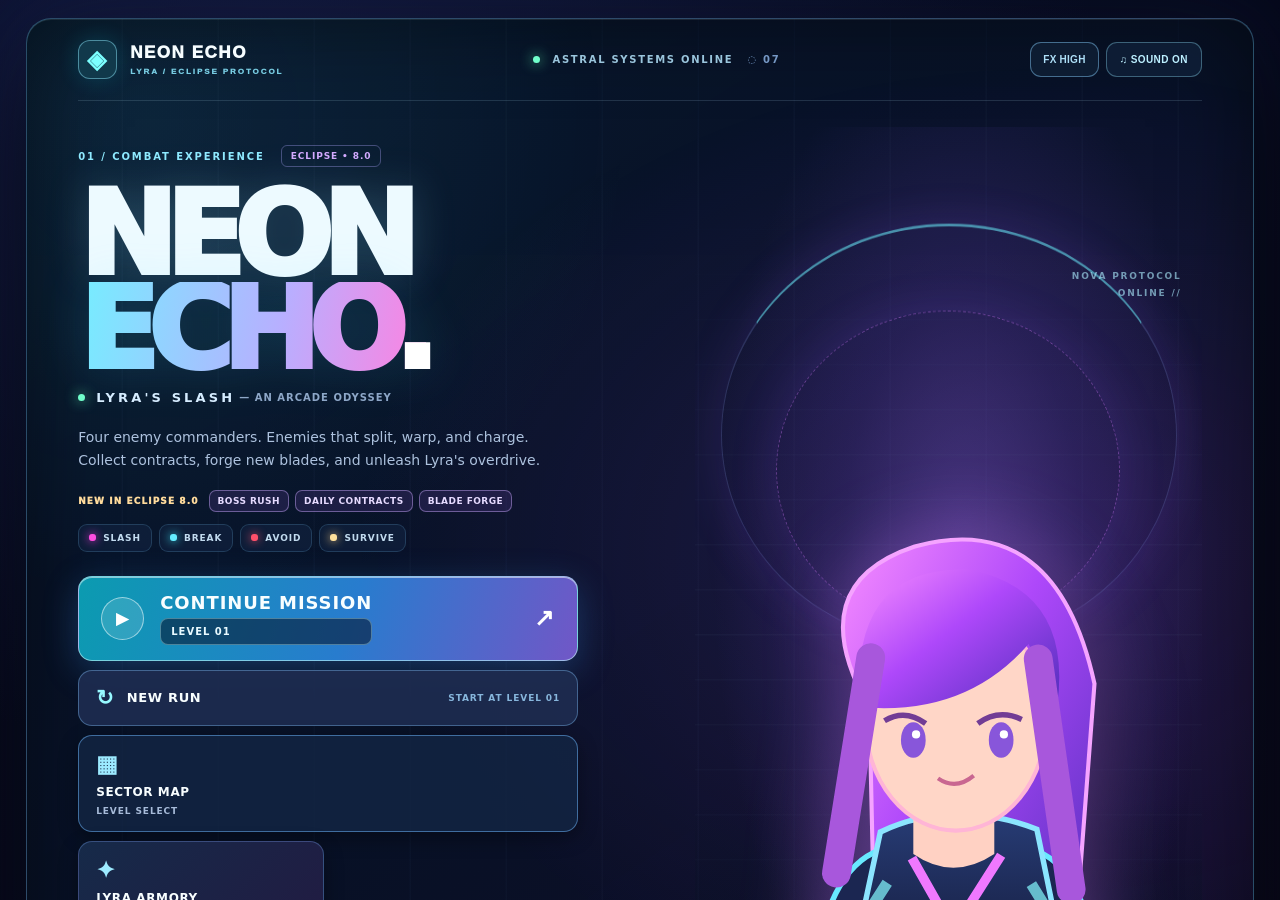
==== commit 5a75e81b: "Sync Eclipse Protocol v8 major gameplay expansion and UI release" ====
--- a/boss-shield-v46.html
+++ b/boss-shield-v46.html
@@ -1,5 +1,5 @@
 <!doctype html>
-<html lang="en"><head><meta charset="utf-8"><meta name="viewport" content="width=device-width,initial-scale=1,maximum-scale=1,viewport-fit=cover,user-scalable=no,interactive-widget=resizes-content"><meta name="theme-color" content="#050b1d"><meta name="apple-mobile-web-app-capable" content="yes"><meta name="apple-mobile-web-app-status-bar-style" content="black-translucent"><title>NEON ECHO — Lyra's Slash — PHANTOM REBIRTH v7.0</title>
+<html lang="en"><head><meta charset="utf-8"><meta name="viewport" content="width=device-width,initial-scale=1,maximum-scale=1,viewport-fit=cover,user-scalable=no,interactive-widget=resizes-content"><meta name="theme-color" content="#050b1d"><meta name="apple-mobile-web-app-capable" content="yes"><meta name="apple-mobile-web-app-status-bar-style" content="black-translucent"><title>NEON ECHO — Lyra's Slash — ECLIPSE PROTOCOL v8.0</title>
 <style>
 :root{--pink:#ff36d9;--cyan:#55f8ff;--gold:#ffd270;--bg:#080617}*{box-sizing:border-box}html,body{height:100%;margin:0;overflow:hidden;background:#04030c;color:white;font-family:Arial,Helvetica,sans-serif;touch-action:none}canvas{display:block;position:absolute;inset:0;width:100%;height:100%;touch-action:none}#ui{position:absolute;inset:0;pointer-events:none;user-select:none}button{cursor:pointer;font:inherit;color:#fff;border:1px solid #b94af3;background:linear-gradient(120deg,#4a146c,#1a123e);padding:12px 19px;letter-spacing:.12em;font-weight:900;text-transform:uppercase;box-shadow:0 0 20px #a91ffb44,inset 0 0 12px #f24ce933}button:hover{border-color:var(--cyan);box-shadow:0 0 24px #58eaff77}button:disabled{opacity:.35;cursor:not-allowed}#top{display:flex;justify-content:space-between;align-items:flex-start;gap:8px;padding:calc(10px + env(safe-area-inset-top)) max(10px,2.5vw) 0}.stat{min-width:125px;text-align:center;background:linear-gradient(140deg,#3a0e59e8,#09091cde);clip-path:polygon(0 0,100% 0,100% 85%,92% 100%,8% 100%,0 85%);border-top:3px solid #e74fff;padding:8px 10px 15px;filter:drop-shadow(0 0 12px #bb17fa)}.stat label{font-size:clamp(11px,2vw,22px);letter-spacing:.16em;display:block;font-weight:1000;text-shadow:2px 2px #65005e}.stat strong{font-size:clamp(21px,4vw,43px);display:block;line-height:1.1;color:#ffc378;text-shadow:2px 3px #b92919,0 0 14px #ff682e;font-variant-numeric:tabular-nums}.center{width:min(43vw,460px);text-align:center}.meter{height:12px;border:2px solid #9e38da;background:#100c27;box-shadow:0 0 14px #e84bff88;overflow:hidden}.meter>div{height:100%;width:0%;background:linear-gradient(90deg,#9828fd,#46ecdb,#f3ffe8);transition:width .15s}.center .sub{font-size:clamp(10px,1.55vw,17px);margin-top:9px;letter-spacing:.16em;color:#80ffff;text-shadow:0 0 9px #14eafa;font-weight:bold}.bottom{position:absolute;bottom:calc(14px + env(safe-area-inset-bottom));left:12px;right:12px;display:flex;align-items:flex-end;justify-content:space-between;gap:10px}.health{width:min(46vw,340px);font-size:12px;font-weight:900;letter-spacing:.13em;color:#b9ffff}.bar{height:15px;border:1px solid #53f7ff;background:#0d1232;margin:6px 0 12px;box-shadow:0 0 12px #33dff777}.bar>div{height:100%;background:linear-gradient(90deg,#22dfca,#a5fffd);width:100%}.bar.mp{height:8px;border-color:#ef58f9}.bar.mp>div{background:linear-gradient(90deg,#bd32fc,#ff6fd4)}.bottom button{pointer-events:auto;font-size:11px;padding:10px}.overlay{position:absolute;inset:0;display:flex;align-items:center;justify-content:center;padding:15px;background:#040313aa;backdrop-filter:blur(9px);pointer-events:auto}.hidden{display:none!important}.panel{width:min(95vw,650px);max-height:89vh;overflow:auto;padding:clamp(20px,4vw,35px);background:linear-gradient(150deg,#200c38ef,#070b23f5 62%,#0c2440ef);border:2px solid #b343f8;box-shadow:0 0 55px #d424fb66,inset 0 0 45px #5b20a932;text-align:center}.panel h1{font-size:clamp(29px,7vw,57px);line-height:1.03;letter-spacing:.12em;margin:0 0 10px;color:#fff;text-shadow:0 0 8px #ff1ac4,0 0 35px #ea21ff}.panel h2{font-size:26px;letter-spacing:.14em;color:#86ffff}.panel p{color:#b9c8e6;line-height:1.55}.tag{font-size:11px;color:#7ffcff;letter-spacing:.3em;font-weight:bold;margin-bottom:15px}.actions{display:flex;flex-wrap:wrap;gap:10px;justify-content:center;margin-top:24px}.actions button{flex:1 1 130px}.wallet{color:#ffd978;font-weight:bold;letter-spacing:.11em}.shop-grid{display:grid;grid-template-columns:repeat(auto-fit,minmax(150px,1fr));gap:10px;margin:15px 0}.upgrade{padding:14px;border:1px solid #9142c5;background:#110d2b;text-align:left}.upgrade b{color:#8ef9ff}.upgrade small{display:block;min-height:40px;color:#adb6d5;margin:8px 0}.upgrade button{width:100%;font-size:11px;padding:9px 4px}.hint{font-size:12px!important;color:#90a2be!important}#warning{background:#1b0016aa;animation:alert .22s infinite alternate}#warning h1{color:#ff506b;font-size:clamp(38px,10vw,94px)}@keyframes alert{to{background:#300009dd}}#bossbar{position:absolute;top:clamp(100px,13vh,150px);left:21%;width:58%;text-align:center;display:none;color:#ff83dc;font-weight:900;letter-spacing:.17em;text-shadow:0 0 9px #ff15d4}#bossbar .meter{margin-top:6px}#bossbar .meter>div{background:linear-gradient(90deg,#f42a86,#ffb361)}#portalframe{width:100%;height:min(48vh,380px);border:1px solid var(--cyan);background:#050819}a{color:#73faff}#toast{position:absolute;left:50%;top:21%;transform:translateX(-50%);text-align:center;color:#ffeaa8;font-weight:900;letter-spacing:.15em;text-shadow:0 0 15px #ff27df;opacity:0;transition:opacity .15s;white-space:nowrap;font-size:clamp(15px,3vw,30px)}@media(max-width:550px){.stat{min-width:85px;padding:7px 4px 10px}.center{width:35vw}.center .sub{font-size:9px}.bottom{bottom:calc(8px + env(safe-area-inset-bottom))}.health{width:48vw}.bottom button{font-size:10px;padding:9px 8px}}
 <style>
@@ -748,6 +748,78 @@
 #shop .v7-upgrade button{width:100%;min-height:40px;background:linear-gradient(110deg,#137a9c,#4e46a4)!important;border-radius:10px!important;font-size:10px!important;padding:9px 7px!important;letter-spacing:.03em!important}
 #shop .v7-upgrade button:disabled{background:#152341!important;color:#899cb5!important}
 @media(max-width:660px){#levels .level-grid{grid-template-columns:repeat(2,minmax(0,1fr));gap:8px!important}#levels .v7-sector-tile{min-height:119px;padding:12px!important}#levels .v7-sector-tile strong{font-size:14px}#shop .shop-grid{grid-template-columns:1fr!important}#shop .v7-upgrade p{min-height:0}#shop .v7-shop-wallet span{font-size:9px}#shop .v7-shop-wallet strong{font-size:16px}}
+</style><style id="eclipse-v8-missions">
+#menu .v7-secondary{grid-template-columns:1fr 1fr!important}
+#menu .v8-mission-link{grid-column:1/-1;display:flex;justify-content:center;align-items:center;gap:12px;min-height:46px!important;border:1px solid #f9d48b99!important;background:linear-gradient(115deg,#332347,#24355d)!important;color:#ffe9ba!important;font-weight:950!important;font-size:11px!important;box-shadow:0 0 21px #d39d5a17!important}
+#missionReadyBadge{background:#f8b96222;border:1px solid #ffcf9977;color:#fff4c5;border-radius:40px;padding:5px 10px;font-size:9px}
+#missionTrack{position:absolute;top:clamp(142px,18vh,205px);left:clamp(9px,2vw,32px);z-index:7;max-width:200px;min-width:136px;padding:11px 13px;pointer-events:none;border:1px solid #f4c89160;border-radius:10px;background:#0c1930c9;box-shadow:0 5px 25px #0005}
+#missionTrack small{display:block;color:#d8b780;font:950 8px system-ui;letter-spacing:.15em}
+#missionTrack strong{display:block;color:#ffefd1;font:950 11px system-ui;margin:5px 0;letter-spacing:.03em}
+#missionTrack>span{font:800 10px system-ui;color:#f0d5a5}
+.v8-mission-meter{height:4px;margin-top:6px;border-radius:5px;background:#324060;overflow:hidden}.v8-mission-meter i{display:block;height:100%;width:0;background:linear-gradient(90deg,#ffbb66,#ffe5a8)}
+#missions .v8-missions-panel{width:min(94vw,890px);max-width:890px;max-height:88dvh;overflow:auto;padding:clamp(18px,3vw,36px)!important}
+#missions h2{font-size:clamp(29px,5vw,48px);font-weight:1000;margin:8px 0;color:#f6faff}
+#missions .v8-missions-panel>p{font-size:13px;line-height:1.6;color:#b2c7df;max-width:670px}
+.v8-missions-info{display:flex;flex-wrap:wrap;justify-content:space-between;gap:10px;margin:19px 0;padding:10px 14px;border:1px solid #86d2ff47;border-radius:12px;color:#9bd5e9;font:850 10px system-ui;letter-spacing:.1em}
+.v8-missions-info strong{color:#fff}
+.v8-mission-cards{display:grid;gap:12px;margin:20px 0}
+.v8-mission-card{display:grid;grid-template-columns:52px minmax(0,1fr) auto;gap:14px;align-items:center;background:linear-gradient(110deg,#152640,#171832);border:1px solid #81abda57;border-radius:15px;padding:15px}
+.v8-mission-card.is-ready{border-color:#ffd89291;background:linear-gradient(110deg,#302647,#182344)}
+.v8-contract-icon{display:grid;place-items:center;width:48px;height:48px;border-radius:13px;border:1px solid #a8caff6b;background:#1d3d5b;color:#9ceeff;font-size:25px}
+.v8-contract-head{display:flex;justify-content:space-between;align-items:center;gap:9px}.v8-contract-head strong{font:950 13px system-ui;color:#fff}.v8-contract-head span{font:950 13px system-ui;color:#ffe4a8;white-space:nowrap}
+.v8-contract-body p{font-size:11px;color:#a8bad1;margin:7px 0 10px;line-height:1.35}.v8-contract-body small{color:#9bb7d3;font:850 10px system-ui}
+.v8-contract-progress{height:5px;background:#3a4057;border-radius:20px;overflow:hidden;margin-bottom:5px}.v8-contract-progress i{display:block;height:100%;background:linear-gradient(90deg,#48d7f2,#e9b8f6);width:0}
+.v8-mission-card button{min-width:102px!important;padding:12px 10px!important;border:1px solid #ffe5b588!important;border-radius:10px!important;background:linear-gradient(115deg,#d58b47,#86549f)!important;color:#fff;font-size:10px!important;font-weight:950!important}
+.v8-mission-card button:disabled{background:#1b2c46!important;border-color:#6b87aa66!important;color:#839eb6!important}
+.v8-mission-card.is-claimed{opacity:.68}
+@media(max-width:620px){#missionTrack{top:calc(95px + env(safe-area-inset-top));left:7px;padding:8px 9px;min-width:118px;max-width:143px;opacity:.88}#missionTrack small{font-size:7px}#missionTrack strong{font-size:9px}#missionTrack>span{font-size:8px}.v8-mission-card{grid-template-columns:39px minmax(0,1fr);gap:10px;padding:11px}.v8-contract-icon{width:36px;height:36px;font-size:19px}.v8-mission-card button{grid-column:2;justify-self:start}.v8-contract-head strong{font-size:11px}.v8-contract-head span{font-size:11px}#menu .v8-mission-link{min-height:42px!important}}
+</style><style id="eclipse-v8-polish">
+#levels .v7-sector-stars{color:#ffdc8c;font:900 15px system-ui;letter-spacing:.12em;text-shadow:0 0 10px #ffbf6466}
+#lyraMoment.pulse-scene::before{content:"";position:absolute;inset:-20%;background:repeating-linear-gradient(165deg,transparent 0 35px,#a3faff15 39px 42px,transparent 45px 95px);transform:skewX(-24deg);animation:eclipseWarp .62s linear infinite;z-index:0}
+#lyraMoment.pulse-scene::after{content:"";position:absolute;top:-20%;bottom:-20%;width:35%;background:linear-gradient(90deg,transparent,#b5faff99,#ffffffd9,#ff83fa55,transparent);mix-blend-mode:screen;filter:blur(10px);transform:skewX(-22deg);animation:eclipseScan 2.85s linear both;pointer-events:none}
+#lyraMoment .lyraMomentCopy{z-index:2}
+#lyraMoment.pulse-scene svg{z-index:1;animation:eclipseLyraStrike 2.85s ease-out both}
+@keyframes eclipseWarp{to{transform:skewX(-24deg) translateX(90px)}}
+@keyframes eclipseScan{from{left:-30%}to{left:125%}}
+@keyframes eclipseLyraStrike{0%{transform:translateX(22%) scale(.94);opacity:.1}14%{transform:translateX(0) scale(1.03);opacity:1}80%{transform:translateX(0) scale(1);opacity:1}100%{transform:translateX(4%) scale(1);opacity:.82}}
+@media(prefers-reduced-motion:reduce){#lyraMoment.pulse-scene::before,#lyraMoment.pulse-scene::after,#lyraMoment.pulse-scene svg{animation:none!important}}
+</style><style id="eclipse-v8-modes">
+#menu .v8-mast-actions{display:flex;gap:7px;align-items:center;flex-shrink:0}
+#menu #fxToggle{font-size:10px!important;padding:11px 12px!important;border:1px solid #87d1ff73!important;border-radius:11px!important;color:#addef6!important;background:#112138bd!important;box-shadow:none!important;white-space:nowrap}
+#menu .v8-rush{grid-column:1/-1;display:flex;align-items:center;gap:14px!important;min-height:63px!important;border:1px solid #ff8bac9c!important;border-radius:13px!important;background:linear-gradient(105deg,#4a1940,#291941,#141e41)!important;box-shadow:0 0 25px #ff42822a!important}
+#menu .v8-rush>span:first-child{font-size:30px!important;color:#ff89aa!important;text-shadow:0 0 15px #ff728c8a}
+#menu .v8-rush div{display:flex;flex-direction:column;gap:4px}
+#menu .v8-rush strong{font-size:16px!important;letter-spacing:.12em!important}
+#menu .v8-rush small{color:#f6b0c7!important;font-size:9px!important}
+#menu .v8-rush-enter{margin-left:auto;color:#ffdeee;font:900 10px system-ui;white-space:nowrap}
+@media(max-width:600px){#menu #fxToggle{padding:8px 7px!important;font-size:8px!important}#menu .v8-mast-actions{gap:3px}#menu .v8-rush{min-height:57px!important;padding:10px 13px!important}#menu .v8-rush strong{font-size:13px!important}#menu .v8-rush-enter{font-size:9px!important}#menu .v8-rush>span:first-child{font-size:24px!important}}
+</style><style id="eclipse-v8-forge">
+#shop .v8-forge-head{display:flex;justify-content:space-between;align-items:center;gap:14px;margin:26px 0 13px;padding-top:19px;border-top:1px solid #a4ccff3f}
+#shop .v8-forge-head small{font:900 9px system-ui;color:#76dff3;letter-spacing:.17em}
+#shop .v8-forge-head h3{font:1000 clamp(22px,4vw,30px) system-ui;color:#f4faff;margin:5px 0}
+#shop .v8-forge-head p{margin:5px 0;font-size:11px!important}
+#shop .v8-forge-head>span{flex-shrink:0;font:900 9px system-ui;color:#94ffe4;letter-spacing:.09em;border:1px solid #80f4de6b;padding:8px;border-radius:8px}
+#shop .v8-blade-grid{display:grid;grid-template-columns:repeat(4,minmax(0,1fr));gap:9px;margin-bottom:20px}
+#shop .v8-blade-card{display:flex;flex-direction:column;align-items:stretch;gap:7px;padding:12px 10px;background:linear-gradient(135deg,#142640,#1c1834);border:1px solid #7da2da57;border-radius:13px;min-width:0}
+#shop .v8-blade-card.equipped{border-color:#95ffecad;box-shadow:inset 0 0 23px #5ef8e81a}
+#shop .v8-blade-preview{position:relative;height:64px;border:1px solid #ffffff20;background:radial-gradient(ellipse at 50% 50%,#264167,#090f29);border-radius:9px;overflow:hidden;transform:translateZ(0)}
+#shop .v8-blade-preview i{position:absolute;left:20%;top:50%;width:76%;height:4px;border-radius:15px;background:var(--blade-main);box-shadow:0 0 11px 3px var(--blade-main),0 0 27px var(--blade-outer);transform:rotate(-30deg)}
+#shop .v8-blade-preview i:nth-child(2){left:26%;top:33%;width:55%;height:2px;opacity:.7;transform:rotate(-35deg)}
+#shop .v8-blade-preview i:nth-child(3){left:30%;top:65%;width:48%;height:2px;opacity:.7;transform:rotate(-27deg)}
+#shop .v8-blade-card>strong{font:900 11px system-ui;color:#ecffff}
+#shop .v8-blade-card>small{font:850 8px system-ui;color:#a2b8d4;letter-spacing:.06em}
+#shop .v8-blade-card button{margin-top:auto;min-height:35px!important;border:1px solid #76ceff7c!important;background:linear-gradient(100deg,#1c718c,#4c42a0)!important;border-radius:9px!important;padding:7px 6px!important;font-size:9px!important}
+#shop .v8-blade-card button:disabled{opacity:.6;background:#192840!important}
+@media(max-width:660px){#shop .v8-blade-grid{grid-template-columns:repeat(2,minmax(0,1fr))}#shop .v8-forge-head{display:block}#shop .v8-forge-head>span{display:inline-block;margin-top:11px}#shop .v8-blade-card{padding:9px}#shop .v8-blade-preview{height:53px}}
+</style><style id="eclipse-v8-announcement">
+#menu .v8-feature-banner{display:flex;align-items:center;flex-wrap:wrap;gap:6px;margin:15px 0 12px}
+#menu .v8-feature-banner strong{font:950 9px system-ui;color:#ffdb9c;letter-spacing:.12em;margin-right:4px}
+#menu .v8-feature-banner span{font:850 9px system-ui;padding:5px 8px;border-radius:7px;color:#e6daff;border:1px solid #ceadff72;background:#4a357d55;letter-spacing:.05em}
+#warning .v8-warning-attack{color:#ffd7e8!important;font:950 clamp(10px,2.4vw,17px) system-ui;letter-spacing:.12em;line-height:1.55;text-align:center;margin:20px auto;max-width:650px}
+#warning .v8-warning-progress{margin:20px auto 5px;width:min(66vw,380px);height:5px;background:#b5345073;border-radius:30px;overflow:hidden}
+#warning .v8-warning-progress i{display:block;height:100%;width:0;background:linear-gradient(90deg,#ffb1c5,#ffffff,#fd4f84);box-shadow:0 0 20px #ffffff;animation:eclipseWarningProgress 3.1s linear both}
+@keyframes eclipseWarningProgress{to{width:100%}}
+@media(max-width:600px){#menu .v8-feature-banner{margin:11px 0 10px;gap:5px}#menu .v8-feature-banner strong{width:100%}#menu .v8-feature-banner span{font-size:8px;padding:4px 6px}}
 </style></head><body><svg xmlns="http://www.w3.org/2000/svg" style="position:absolute;width:0;height:0;overflow:hidden" aria-hidden="true"><defs>
 <linearGradient id="lyraHair" x2="1" y2="1"><stop stop-color="#f78cff"/><stop offset=".43" stop-color="#ae48fa"/><stop offset="1" stop-color="#482cb5"/></linearGradient><linearGradient id="lyraSuit" x2="0" y2="1"><stop stop-color="#273c75"/><stop offset="1" stop-color="#11142f"/></linearGradient>
 <symbol id="lyraChibiArt" viewBox="0 0 200 240"><path d="M48 76Q10 18 91 9Q163 -7 178 74L169 171Q139 193 117 164L52 167Z" fill="url(#lyraHair)" stroke="#e698ff" stroke-width="4"/><path d="M72 166L52 205Q48 230 68 230H151Q170 226 152 204L129 165" fill="url(#lyraSuit)" stroke="#72eaff" stroke-width="4"/><path d="M86 180L109 212L132 178" fill="none" stroke="#f389fa" stroke-width="8"/><path d="M70 224L65 235M137 224L145 235" stroke="#6deeff" stroke-width="12" stroke-linecap="round"/><ellipse cx="110" cy="111" rx="62" ry="65" fill="#ffd5c6" stroke="#ffbad6" stroke-width="3"/><path d="M44 93Q28 23 105 18Q174 22 176 95Q156 77 150 60Q100 101 44 93" fill="url(#lyraHair)"/><path d="M69 117Q83 103 96 118M124 118Q138 103 151 117" fill="none" stroke="#6b3c88" stroke-width="5" stroke-linecap="round"/><ellipse cx="84" cy="125" rx="9" ry="14" fill="#9f61e9"/><ellipse cx="138" cy="125" rx="9" ry="14" fill="#9f61e9"/><circle cx="87" cy="121" r="3" fill="#fff"/><circle cx="141" cy="121" r="3" fill="#fff"/><path d="M103 145Q111 152 120 145" stroke="#b95b8e" stroke-width="3" fill="none"/><ellipse cx="61" cy="145" rx="12" ry="6" fill="#ff92ab" opacity=".5"/><ellipse cx="157" cy="145" rx="12" ry="6" fill="#ff92ab" opacity=".5"/><path d="M47 82L35 161M170 82L183 163" stroke="#c770f5" stroke-width="16" stroke-linecap="round"/><path d="M76 200L109 222L143 200" fill="none" stroke="#72eeff" stroke-width="3"/></symbol>
@@ -761,7 +833,7 @@
   </div>
   <div class="v7-hud-combo"><small>⚡ CHAIN COMBO</small><strong id="combo">0000</strong><span id="comboTier">BUILD YOUR STREAK</span></div>
 </div>
-<div id="feverStatus" class="hidden">✦ FEVER ACTIVE <span id="feverSeconds">7.0s</span></div>
+<div id="missionTrack" class="hidden"><small>DAILY CONTRACT</small><strong id="missionTrackTitle">SLICE PROTOCOL</strong><span id="missionTrackStatus">0 / 35</span><div class="v8-mission-meter"><i id="missionTrackFill"></i></div></div><div id="feverStatus" class="hidden">✦ FEVER ACTIVE <span id="feverSeconds">7.0s</span></div>
 <div id="arcadeFeedback" class="hidden" aria-live="off"><strong id="arcadeFeedbackTitle">NICE SLICE</strong><span id="arcadeFeedbackSub">COMBO BOOST</span></div><div id="arenaHeading" class="hidden"><span id="arenaHeadingKicker">SECTOR START</span><strong id="arenaHeadingTitle">LEVEL 01</strong><small id="arenaHeadingSub">STAY SHARP · STAY ALIVE</small></div><div id="dangerFrame" aria-hidden="true"></div><div id="skillCallout" class="hidden">TAP PULSE TO BREAK SHIELD <span>↓</span></div><div id="bossHint" class="hidden" role="status" aria-live="off"></div><div id="bossbar">RIFT SOVEREIGN<div class="meter"><div id="bosshealth"></div></div></div><div id="toast"></div><div class="bottom v7-bottom">
   <div class="health v7-vitals">
     <div class="v7-bar-label"><span>◉ HULL INTEGRITY</span><strong id="hptext">100 / 100</strong></div>
@@ -774,24 +846,24 @@
 <div id="lyraChibi" aria-hidden="true"><svg viewBox="0 0 200 240"><use href="#lyraChibiArt"/></svg><span>LYRA // COMMS</span></div><div id="lyraMoment" class="hidden" aria-hidden="true"><div class="lyraMomentGlow"></div><svg viewBox="0 0 280 510"><use href="#lyraFullArt"/></svg><div class="lyraMomentCopy"><small>LYRA // UNIT 07</small><strong id="lyraMomentTitle">NOVA PULSE!</strong><span id="lyraMomentSubtitle">OVERDRIVE ACTIVATED</span></div></div><section id="menu" class="overlay">
 <div class="v7-shell">
   <header class="v7-masthead">
-    <div class="v7-brand"><span class="v7-mark">◈</span><span>NEON ECHO<small>LYRA / PHANTOM REBIRTH</small></span></div>
+    <div class="v7-brand"><span class="v7-mark">◈</span><span>NEON ECHO<small>LYRA / ECLIPSE PROTOCOL</small></span></div>
     <div class="v7-mast-center"><i></i> ASTRAL SYSTEMS ONLINE <span>◌ 07</span></div>
-    <button id="audioToggle" aria-label="Toggle sound" title="Toggle sound effects">♫ SOUND ON</button>
+    <div class="v8-mast-actions"><button id="fxToggle" aria-label="Toggle performance mode" title="Switch between high and lite visual effects">FX HIGH</button><button id="audioToggle" aria-label="Toggle sound" title="Toggle sound effects">♫ SOUND ON</button></div>
   </header>
   <div class="v7-hero">
     <div class="v7-main">
-      <div class="v7-eyebrow"><span>01 / COMBAT EXPERIENCE</span><span class="v7-build">REBIRTH • 7.0</span></div>
+      <div class="v7-eyebrow"><span>01 / COMBAT EXPERIENCE</span><span class="v7-build">ECLIPSE • 8.0</span></div>
       <h1 class="v7-title"><span>NEON</span><strong>ECHO<span class="v7-dot">.</span></strong></h1>
       <div class="v7-subtitle"><i></i> LYRA'S SLASH <span>— AN ARCADE ODYSSEY</span></div>
-      <p class="v7-description">Cut through an evolving storm of neon. Build your chain, unleash Lyra's overdrive, and break the shield of the Void Sovereigns.</p>
-      <div class="v7-rule-row"><span><i class="v7-rule-magenta"></i> SLASH</span><span><i class="v7-rule-cyan"></i> BREAK</span><span><i class="v7-rule-red"></i> AVOID</span><span><i class="v7-rule-gold"></i> SURVIVE</span></div>
+      <p class="v7-description">Four enemy commanders. Enemies that split, warp, and charge. Collect contracts, forge new blades, and unleash Lyra's overdrive.</p>
+      <div class="v8-feature-banner"><strong>NEW IN ECLIPSE 8.0</strong><span>BOSS RUSH</span><span>DAILY CONTRACTS</span><span>BLADE FORGE</span></div><div class="v7-rule-row"><span><i class="v7-rule-magenta"></i> SLASH</span><span><i class="v7-rule-cyan"></i> BREAK</span><span><i class="v7-rule-red"></i> AVOID</span><span><i class="v7-rule-gold"></i> SURVIVE</span></div>
       <div class="v7-actions">
         <button id="continueBtn" class="v7-continue"><span class="v7-play-icon">▶</span><span class="v7-btn-copy"><strong>CONTINUE MISSION</strong><small id="continueInfo">LEVEL 01</small></span><span class="v7-next">↗</span></button>
         <button id="start" class="v7-newrun"><span>↻</span><strong>NEW RUN</strong><small>START AT LEVEL 01</small></button>
         <button id="levelsBtn" class="v7-navcard"><span>▦</span><strong>SECTOR MAP</strong><small>LEVEL SELECT</small></button>
-        <button id="shopBtn" class="v7-navcard"><span>✦</span><strong>LYRA ARMORY</strong><small>UPGRADE YOUR SHIP</small></button>
+        <button id="shopBtn" class="v7-navcard"><span>✦</span><strong>LYRA ARMORY</strong><small>UPGRADE YOUR SHIP</small></button><button id="bossRushBtn" class="v8-rush"><span>☠</span><div><strong>BOSS RUSH</strong><small>FOUR COMMANDERS · ONE LIFE</small></div><span class="v8-rush-enter">▶ DEPLOY</span></button>
       </div>
-      <div class="v7-secondary"><button id="howToBtn">? HOW TO PLAY</button><button id="sideBtn">◇ ORBIT & ECHO</button></div>
+      <div class="v7-secondary"><button id="howToBtn">? HOW TO PLAY</button><button id="sideBtn">◇ ORBIT & ECHO</button><button id="missionsBtn" class="v8-mission-link">⌁ DAILY CONTRACTS <span id="missionReadyBadge">3 REWARDS</span></button></div>
     </div>
     <aside class="v7-portrait" aria-label="Lyra the cyberpunk space pilot">
       <div class="v7-portrait-glow"></div>
@@ -808,29 +880,52 @@
     <div class="v7-career-stat v7-career-wallet"><small>AVAILABLE STARDUST</small><strong class="wallet" id="wallet">✦ 0</strong></div>
     <div class="v7-career-status"><span class="v7-blink"></span> PILOT READY</div>
   </section>
-  <footer class="v7-footer"><span>DESIGNED FOR ONE-THUMB ARCADE PLAY</span><span>TAP TARGETS · CHAIN SLASHES · BREAK SHIELDS</span><span>PHANTOM REBIRTH 7.0</span></footer>
+  <footer class="v7-footer"><span>DESIGNED FOR ONE-THUMB ARCADE PLAY</span><span>TAP TARGETS · CHAIN SLASHES · BREAK SHIELDS</span><span>ECLIPSE PROTOCOL 8.0</span></footer>
 </div>
 </section>
-<section id="levels" class="overlay hidden"><div class="panel levels-panel v7-levels"><div class="tag">◈ MISSION ARCHIVE / CAMPAIGN</div><h2>SECTOR MAP</h2><p>Every defeated boss permanently unlocks the next sector. Select any cleared or available sector to deploy.</p><div id="levelGrid" class="level-grid"></div><div class="actions"><button id="levelsBack">← RETURN TO COMMAND DECK</button></div></div></section><section id="howto" class="overlay hidden"><div class="panel tutorial-panel"><div class="tag">QUICK START / 30 SECONDS</div><h2>HOW TO PLAY</h2><p>Tap a target for a precise hit, or drag your finger or mouse to cut through groups. Start gestures away from the screen edges.</p><div class="tutorial-grid"><div><b class="pink">◇ PINK CUBES</b><span>Slash for points and combos.</span></div><div><b class="cyan">▣ BLUE ARMOR</b><span>Break its armor with repeated hits.</span></div><div><b class="green">● GREEN ORBS</b><span>Restore health or energy.</span></div><div><b class="red">✹ RED BOMBS</b><span>Avoid touching them with your blade.</span></div></div><p><strong>Boss protocol:</strong> build Overdrive from enemies, then use PULSE to disable a boss shield. Slash the exposed core before the shield regenerates. Press Space on desktop.</p><div class="actions"><button id="tutorialPlay">▶ START PLAYING</button><button id="tutorialBack">BACK TO MENU</button></div><label class="tutorial-check"><input type="checkbox" id="skipTutorial" checked> Show tutorial only once</label></div></section><section id="shop" class="overlay hidden"><div class="panel v7-shop">
+<section id="levels" class="overlay hidden"><div class="panel levels-panel v7-levels"><div class="tag">◈ MISSION ARCHIVE / CAMPAIGN</div><h2>SECTOR MAP</h2><p>Every defeated boss permanently unlocks the next sector. Select any cleared or available sector to deploy.</p><div id="levelGrid" class="level-grid"></div><div class="actions"><button id="levelsBack">← RETURN TO COMMAND DECK</button></div></div></section><section id="howto" class="overlay hidden"><div class="panel tutorial-panel"><div class="tag">QUICK START / 30 SECONDS</div><h2>HOW TO PLAY</h2><p>Tap a target for a precise hit, or drag your finger through groups. Avoid screen edges on iPhone. A 12-hit combo triggers Fever, and late slashes earn Perfect Cut bonuses.</p><div class="tutorial-grid"><div><b class="pink">◇ PINK CUBES</b><span>Slash for points and combos.</span></div><div><b class="cyan">▣ BLUE ARMOR</b><span>Break its armor with repeated hits.</span></div><div><b class="green">● GREEN ORBS</b><span>Restore health or energy.</span></div><div><b class="red">✹ RED BOMBS</b><span>Avoid touching them with your blade.</span></div></div><p><strong>New threats:</strong> gold prisms grant energy, orange splitters create two more cubes, violet phasers dodge, and orange chargers rush. Lyra Pulse clears incoming hazards—including bombs—for its full animation.</p><p><strong>Boss protocol:</strong> build Overdrive and use PULSE to break the shield. Slash the exposed core. Try Boss Rush for four different commanders. Press Space on desktop.</p><div class="actions"><button id="tutorialPlay">▶ START PLAYING</button><button id="tutorialBack">BACK TO MENU</button></div><label class="tutorial-check"><input type="checkbox" id="skipTutorial" checked> Show tutorial only once</label></div></section><section id="shop" class="overlay hidden"><div class="panel v7-shop">
   <div class="tag">◈ LYRA DIVISION / SYSTEM UPGRADES</div>
   <h2>THE ARMORY <span class="v7-armory-glyph">✦</span></h2>
   <p>Invest Stardust in permanent upgrades. Every sector you unlock stays unlocked—even after a failed run.</p>
   <div class="v7-shop-wallet"><span>CURRENT STARDUST</span><strong class="wallet" id="shopwallet">✦ 0</strong></div>
-  <div class="shop-grid" id="shopgrid"></div>
+  <div class="shop-grid" id="shopgrid"></div><div class="v8-forge-head"><div><small>NEON FORGE / COSMETIC LOADOUT</small><h3>BLADE STYLES</h3><p>Equip a different plasma trail. Styles are permanent and cosmetic—no extra damage.</p></div><span id="equippedBlade">ION EDGE EQUIPPED</span></div><div class="v8-blade-grid" id="bladeShop"></div>
   <div class="actions"><button id="shopBack">← RETURN TO COMMAND DECK</button></div>
 </div></section>
 <section id="side" class="overlay hidden"><div class="panel"><h2>ORBIT & ECHO</h2><p>Side mission portal · Earn a bonus stardust reward when you return. Full cross-game currency exchange requires a shared trusted save/backend.</p><iframe id="portalframe" title="Orbit and Echo Side Game" loading="lazy" referrerpolicy="no-referrer" sandbox="allow-scripts allow-same-origin allow-pointer-lock" ></iframe><div class="actions"><button id="sideBack">COLLECT +50 ✦ & RETURN</button></div><p class="hint">Bonus is awarded once per portal visit, maximum 3 times per day. The embedded game may restrict iframe display; use the external link below if necessary.<br><a href="https://eedmond95.github.io/Orbit-and-Echo-Test/" target="_blank" rel="noopener">Open Orbit & Echo in a new tab</a></p></div></section>
+<section id="missions" class="overlay hidden"><div class="panel v8-missions-panel">
+<div class="tag">◈ ASTRA COMMAND / DAILY OPERATIONS</div><h2>DAILY CONTRACTS</h2><p>Complete challenges during any run to collect bonus Stardust. Contracts refresh each local calendar day. Claim rewards here whenever you're ready.</p>
+<div class="v8-missions-info"><span>◉ PILOT RECORD <strong id="missionDate">TODAY</strong></span><span id="missionCompleted">0 / 3 COMPLETE</span></div>
+<div id="missionCards" class="v8-mission-cards"></div>
+<div class="actions"><button id="missionsBack">← RETURN TO COMMAND DECK</button></div>
+</div></section>
 <section id="paused" class="overlay hidden"><div class="panel"><h2>MISSION PAUSED</h2><p>Your run is safe. Tap resume to continue slashing.</p><div class="actions"><button id="resume">▶ RESUME</button><button id="quitPause">QUIT TO HUB</button></div></div></section>
-<section id="warning" class="overlay hidden"><div style="text-align:center"><div class="tag">HOSTILE SIGNATURE DETECTED</div><h1>⚠ WARNING ⚠</h1><h2 id="warninglabel">RIFT SOVEREIGN</h2></div></section>
+<section id="warning" class="overlay hidden"><div style="text-align:center"><div class="tag">HOSTILE SIGNATURE DETECTED</div><h1>⚠ WARNING ⚠</h1><h2 id="warninglabel">RIFT SOVEREIGN</h2><p id="warningAttack" class="v8-warning-attack">RADIAL ATTACKS · BREAK THE SHIELD WITH PULSE</p><div class="v8-warning-progress"><i></i></div></div></section>
 <section id="end" class="overlay hidden"><div class="panel"><div class="tag" id="endtag">SIGNAL LOST</div><h1 id="endtitle">GAME OVER</h1><h2 id="endstats"></h2><p id="endmessage"></p><div class="wallet" id="endreward"></div><div class="actions"><button id="again">RETRY</button><button id="endshop">ARMORY</button><button id="home">HUB</button></div></div></section>
 <script>
 'use strict';
 // NEON ECHO — single-file Canvas arcade engine. No external runtime dependencies.
 const $=id=>document.getElementById(id), canvas=$('game'),ctx=canvas.getContext('2d',{alpha:false});let W=0,H=0,DPR=1,clock=0,last=0,raf=0;
 function resize(){DPR=Math.min(2,window.devicePixelRatio||1);W=innerWidth;H=innerHeight;canvas.width=Math.round(W*DPR);canvas.height=Math.round(H*DPR);ctx.setTransform(DPR,0,0,DPR,0,0)}addEventListener('resize',resize);resize();
-const storeKey='neon_echo_lyra_v1';const defaults=()=>({highestUnlocked:1,checkpoint:1,stardust:0,best:0,weapon:1,radius:1,hull:1,muted:false,visits:{day:'',count:0}});let save;try{save={...defaults(),...JSON.parse(localStorage.getItem(storeKey)||'{}')}}catch{save=defaults()}const persist=()=>{try{localStorage.setItem(storeKey,JSON.stringify(save))}catch{}};
+const storeKey='neon_echo_lyra_v1';const defaults=()=>({highestUnlocked:1,checkpoint:1,stardust:0,best:0,weapon:1,radius:1,hull:1,muted:false,daily:null,stars:{},fxQuality:'high',blade:'ion',bladeOwned:['ion'],visits:{day:'',count:0}});let save;try{save={...defaults(),...JSON.parse(localStorage.getItem(storeKey)||'{}')}}catch{save=defaults()}const persist=()=>{try{localStorage.setItem(storeKey,JSON.stringify(save))}catch{}};
 // Campaign progression is stored independently of individual runs.
-save.highestUnlocked=Math.max(1,Math.min(99,Number(save.highestUnlocked)||1));save.checkpoint=Math.max(1,Math.min(save.highestUnlocked,Number(save.checkpoint)||save.highestUnlocked));
+save.highestUnlocked=Math.max(1,Math.min(99,Number(save.highestUnlocked)||1));save.checkpoint=Math.max(1,Math.min(save.highestUnlocked,Number(save.checkpoint)||save.highestUnlocked));if(!save.stars||typeof save.stars!=='object')save.stars={};if(!['high','lite'].includes(save.fxQuality))save.fxQuality='high';if(!Array.isArray(save.bladeOwned))save.bladeOwned=['ion'];if(!save.bladeOwned.includes('ion'))save.bladeOwned.unshift('ion');if(!save.bladeOwned.includes(save.blade))save.blade='ion';
+const contractSpecs=[
+{id:'slices',name:'PHANTOM CLEANUP',description:'Destroy 35 enemy targets across your runs.',goal:35,reward:150,icon:'⚔'},
+{id:'armor',name:'CRACK THE ARMOR',description:'Destroy 6 armored enemies.',goal:6,reward:180,icon:'⬡'},
+{id:'pulse',name:'OVERDRIVE OPERATOR',description:'Activate Lyra Pulse three times.',goal:3,reward:250,icon:'⚡'}
+];
+function localDayKey(){const d=new Date();return d.getFullYear()+'-'+String(d.getMonth()+1).padStart(2,'0')+'-'+String(d.getDate()).padStart(2,'0')}
+function ensureDaily(){const key=localDayKey();if(!save.daily||save.daily.day!==key){save.daily={day:key,counts:{slices:0,armor:0,pulse:0},claimed:[]};persist()}if(!save.daily.counts||typeof save.daily.counts!=='object')save.daily.counts={};if(!Array.isArray(save.daily.claimed))save.daily.claimed=[];return save.daily}
+function contractCount(spec){return Math.min(spec.goal,Math.max(0,Number(ensureDaily().counts[spec.id])||0))}
+function recordMission(id,amount=1){const daily=ensureDaily();daily.counts[id]=Math.min(100000,(Number(daily.counts[id])||0)+amount);persist()}
+function renderMissions(){const d=ensureDaily();const root=$('missionCards');root.textContent='';$('missionDate').textContent=d.day;$('missionCompleted').textContent=d.claimed.length+' / '+contractSpecs.length+' CLAIMED';
+for(const spec of contractSpecs){const done=d.claimed.includes(spec.id),count=contractCount(spec),ready=count>=spec.goal;
+const card=document.createElement('div');card.className='v8-mission-card'+(ready?' is-ready':'')+(done?' is-claimed':'');
+card.innerHTML='<div class="v8-contract-icon">'+spec.icon+'</div><div class="v8-contract-body"><div class="v8-contract-head"><strong>'+spec.name+'</strong><span>✦ '+spec.reward+'</span></div><p>'+spec.description+'</p><div class="v8-contract-progress"><i style="width:'+(100*count/spec.goal)+'%"></i></div><small>'+count+' / '+spec.goal+' · '+(done?'REWARD COLLECTED':ready?'READY TO CLAIM':'IN PROGRESS')+'</small></div>';
+const btn=document.createElement('button');btn.disabled=!ready||done;btn.textContent=done?'✓ CLAIMED':ready?'CLAIM ✦ '+spec.reward:'LOCKED';btn.onclick=()=>{const current=ensureDaily();if(current.claimed.includes(spec.id)||contractCount(spec)<spec.goal)return;current.claimed.push(spec.id);save.stardust+=spec.reward;persist();comboAnnouncement('CONTRACT COMPLETE','+'+spec.reward+' STARDUST',1.6);sound('ui');renderMissions();renderShop();};card.appendChild(btn);root.appendChild(card)}
+const unclaimed=contractSpecs.filter(spec=>contractCount(spec)>=spec.goal&&!d.claimed.includes(spec.id)).length;
+$('missionReadyBadge').textContent=unclaimed?unclaimed+' READY':'3 CHALLENGES'}
+function updateMissionTracker(){const d=ensureDaily(),spec=contractSpecs.find(x=>!d.claimed.includes(x.id)&&contractCount(x)<x.goal)||contractSpecs.find(x=>!d.claimed.includes(x.id));const n=$('missionTrack');const showTrack=!!spec&&game.mode==='play'&&!game.boss;n.classList.toggle('hidden',!showTrack);if(showTrack){const v=contractCount(spec);$('missionTrackTitle').textContent=spec.name;$('missionTrackStatus').textContent=v+' / '+spec.goal;$('missionTrackFill').style.width=(v/spec.goal*100)+'%'}}
 function selectLevel(level){const n=Math.floor(Number(level));if(!Number.isFinite(n)||n<1||n>save.highestUnlocked)return;save.checkpoint=n;persist();resetRun(n)}
 function renderLevels(){
   const grid=$('levelGrid');grid.textContent='';
@@ -845,7 +940,7 @@
     button.setAttribute('aria-label','Sector '+n+', '+(cleared?'cleared':unlocked?'available':'locked'));
     button.innerHTML='<span class="v7-sector-top"><span>SECTOR '+String(n).padStart(2,'0')+'</span><span>'+(cleared?'✓':unlocked?'▶':'🔒')+'</span></span>'+
     '<strong>'+names[(n-1)%names.length]+'</strong>'+
-    '<span class="v7-sector-bottom">'+(cleared?'✓ COMPLETED':unlocked?'◉ READY TO DEPLOY':'LOCKED · CLEAR PRIOR SECTOR')+'</span>';
+    '<span class="v7-sector-stars">'+((save.stars[n]||0)?'★'.repeat(Math.min(3,save.stars[n]))+'☆'.repeat(Math.max(0,3-save.stars[n])):'☆☆☆')+'</span>'+'<span class="v7-sector-bottom">'+(cleared?'✓ COMPLETED':unlocked?'◉ READY TO DEPLOY':'LOCKED · CLEAR PRIOR SECTOR')+'</span>';
     if(unlocked)button.onclick=()=>selectLevel(n);
     grid.appendChild(button)
   }
@@ -858,32 +953,81 @@
 function pool(n,init){return Array.from({length:n},()=>({active:false,...init}))}const particles=pool(1450,{x:0,y:0,vx:0,vy:0,life:0,max:1,size:2,color:'#fff'}),texts=pool(90,{x:0,y:0,life:0,value:'',color:'#fff'}),entities=pool(110,{type:'cube',x:0,y:0,z:0,hp:1,maxHp:1,age:0,sway:0,angle:0,rot:0,size:25,hitCooldown:0,vx:0,vy:0,pattern:0});
 function spawnParticle(x,y,color,count=12,power=1){const total=Math.min(115,Math.round(count*3.8));for(let k=0;k<total;k++){const p=particles.find(q=>!q.active);if(!p)break;let ang=rnd(0,Math.PI*2),v=rnd(75,450)*power;Object.assign(p,{active:true,x,y,vx:Math.cos(ang)*v,vy:Math.sin(ang)*v,life:rnd(.22,.87),max:1,size:rnd(1,4.5),color:k%6===0?'#ffffff':k%4===0?'#ffb27c':color})}}
 function floatText(x,y,value,color='#fff'){let p=texts.find(q=>!q.active);if(p)Object.assign(p,{active:true,x,y,value:String(value),color,life:1})}
-let audio=null;function sound(type){if(save.muted)return;try{audio??=new(window.AudioContext||window.webkitAudioContext)();if(audio.state==='suspended')audio.resume();const t=audio.currentTime,o=audio.createOscillator(),g=audio.createGain();o.connect(g);g.connect(audio.destination);o.type=type==='hit'?'sawtooth':type==='bad'?'square':'triangle';let f=type==='slash'?600:type==='hit'?155:type==='bad'?95:type==='boss'?60:390;o.frequency.setValueAtTime(f,t);o.frequency.exponentialRampToValueAtTime(type==='slash'?140:Math.max(40,f*.42),t+.11);g.gain.setValueAtTime(type==='hit'?.09:.045,t);g.gain.exponentialRampToValueAtTime(.001,t+.14);o.start(t);o.stop(t+.15)}catch{}}
+let audio=null;const lastSound={};
+function sound(type){
+  if(save.muted)return;
+  try{
+    audio??=new(window.AudioContext||window.webkitAudioContext)();
+    if(audio.state==='suspended')audio.resume();
+    const t=audio.currentTime;if(type==='hit'&&lastSound.hit&&t-lastSound.hit<.045)return;
+    if(type==='slash'&&lastSound.slash&&t-lastSound.slash<.07)return;
+    lastSound[type]=t;
+    const sounds={
+      slash:[[700,270,.095,.025,'triangle'],[1500,350,.075,.013,'sine']],
+      hit:[[250,97,.12,.052,'sawtooth'],[860,420,.10,.026,'triangle']],
+      bad:[[120,48,.35,.072,'sawtooth'],[64,32,.26,.038,'square']],
+      ui:[[670,930,.12,.036,'sine'],[900,1220,.15,.024,'triangle']],
+      boss:[[88,36,.44,.07,'sawtooth'],[185,88,.32,.034,'triangle'],[420,120,.24,.025,'square']],
+      pulse:[[180,65,.55,.065,'sawtooth'],[610,1450,.48,.031,'triangle'],[1150,340,.34,.031,'sine']],
+      level:[[360,550,.18,.031,'triangle'],[540,750,.22,.035,'triangle'],[810,1080,.31,.04,'sine']],
+      perfect:[[960,1450,.19,.03,'triangle'],[1280,1910,.16,.025,'sine']]
+    };
+    for(const [i,note] of (sounds[type]||sounds.ui).entries()){
+      const [freq,final,duration,volume,wave]=note;
+      const start=t+i*.028,o=audio.createOscillator(),g=audio.createGain();
+      o.type=wave;o.frequency.setValueAtTime(freq,start);o.frequency.exponentialRampToValueAtTime(Math.max(35,final),start+duration);
+      g.gain.setValueAtTime(.0001,start);g.gain.exponentialRampToValueAtTime(volume,start+.008);g.gain.exponentialRampToValueAtTime(.0001,start+duration);
+      o.connect(g);g.connect(audio.destination);o.start(start);o.stop(start+duration+.01)
+    }
+    if((type==='bad'||type==='pulse'||type==='level')&&typeof navigator!=='undefined'&&navigator.vibrate){navigator.vibrate(type==='bad'?[35,30,55]:type==='pulse'?[16,18,24]:15)}
+  }catch{}
+}
 const stars=Array.from({length:190},()=>({x:Math.random(),y:Math.random(),a:rnd(.1,.8),r:rnd(.35,1.8),speed:rnd(.002,.024)}));
 const game={mode:'menu',level:1,score:0,combo:0,hp:100,maxHp:100,mp:0,progress:0,elapsed:0,spawnTimer:0,boss:null,bossShots:0,warning:0,shake:0,levelQuota:18,earned:0,runHits:0,misses:0};
 const pointer={x:0,y:0,down:false,id:null,prevX:0,prevY:0,trail:[],lastMove:0};
 let arcadeFeedbackUntil=0,arenaHeadingUntil=0,arenaHeadingPending=0;
 function comboAnnouncement(title,sub,duration=1){const box=$('arcadeFeedback');$('arcadeFeedbackTitle').textContent=title;$('arcadeFeedbackSub').textContent=sub;box.classList.remove('hidden');arcadeFeedbackUntil=clock+duration}
-function sectorAnnouncement(level){$('arenaHeadingKicker').textContent='SECTOR '+String(level).padStart(2,'0')+' // ONLINE';$('arenaHeadingTitle').textContent='LEVEL '+String(level).padStart(2,'0');$('arenaHeadingSub').textContent='SURVIVE THE WAVE · DEFEAT THE BOSS';$('arenaHeading').classList.remove('hidden');arenaHeadingUntil=clock+1.65}
-function resetRun(startLevel=1){startLevel=Math.max(1,Math.min(save.highestUnlocked,Math.floor(Number(startLevel)||1)));Object.assign(game,{mode:'play',level:startLevel,score:0,combo:0,hp:100+(save.hull-1)*25,maxHp:100+(save.hull-1)*25,mp:0,progress:0,elapsed:0,spawnTimer:2.0,boss:null,bossShots:0,warning:0,shake:0,levelQuota:18+startLevel*5,earned:0,runHits:0,misses:0,pulseUntil:0,feverUntil:0,lastPerfectAt:0});for(const e of entities)e.active=false;for(const p of particles)p.active=false;pointer.trail.length=0;pointer.down=false;$('pause').textContent='Ⅱ';updateHUD();show('');sectorAnnouncement(startLevel);sound('ui')}
-let lyraMomentEnd=0;function showLyraMoment(title,sub,duration){$('lyraMomentTitle').textContent=title;$('lyraMomentSubtitle').textContent=sub;lyraMomentEnd=clock+duration;$('lyraMoment').classList.remove('hidden')}
-function show(id){$('lyraChibi').classList.toggle('hidden',!!id);if(id)$('lyraMoment').classList.add('hidden');for(const name of ['menu','levels','howto','shop','side','warning','end','paused'])$(name).classList.toggle('hidden',name!==id);const gameplayVisible=!id;$('ui').classList.toggle('hidden',!gameplayVisible);$('ui').setAttribute('aria-hidden',String(!gameplayVisible));$('bossbar').style.display=gameplayVisible&&game.boss?'block':'none'}
+function sectorAnnouncement(level){$('arenaHeadingKicker').textContent='SECTOR '+String(level).padStart(2,'0')+' // ONLINE';$('arenaHeadingTitle').textContent='LEVEL '+String(level).padStart(2,'0');$('arenaHeadingSub').textContent=['ENTER THE RIFT','THROUGH THE BLOOD NEBULA','BEYOND THE ICE STORM','THE GOLDEN VOID'][(level-1)%4]+' · DEFEAT THE BOSS';$('arenaHeading').classList.remove('hidden');arenaHeadingUntil=clock+1.65}
+function resetRun(startLevel=1){startLevel=Math.max(1,Math.min(save.highestUnlocked,Math.floor(Number(startLevel)||1)));Object.assign(game,{mode:'play',level:startLevel,score:0,combo:0,hp:100+(save.hull-1)*25,maxHp:100+(save.hull-1)*25,mp:0,progress:0,elapsed:0,spawnTimer:2.0,boss:null,bossShots:0,warning:0,shake:0,levelQuota:18+startLevel*5,earned:0,runHits:0,misses:0,pulseUntil:0,feverUntil:0,lastPerfectAt:0,stageDamage:0,stageMisses:0,bossRush:false,rushRound:0,lastRush:false});for(const e of entities)e.active=false;for(const p of particles)p.active=false;pointer.trail.length=0;pointer.down=false;$('pause').textContent='Ⅱ';updateHUD();show('');sectorAnnouncement(startLevel);sound('ui')}
+let lyraMomentEnd=0;function showLyraMoment(title,sub,duration){$('lyraMomentTitle').textContent=title;$('lyraMomentSubtitle').textContent=sub;lyraMomentEnd=clock+duration;$('lyraMoment').classList.toggle('pulse-scene',title==='NOVA PULSE!');$('lyraMoment').classList.remove('hidden')}
+function show(id){$('lyraChibi').classList.toggle('hidden',!!id);if(id)$('lyraMoment').classList.add('hidden');for(const name of ['menu','levels','howto','shop','side','missions','warning','end','paused'])$(name).classList.toggle('hidden',name!==id);const gameplayVisible=!id;$('ui').classList.toggle('hidden',!gameplayVisible);$('ui').setAttribute('aria-hidden',String(!gameplayVisible));$('bossbar').style.display=gameplayVisible&&game.boss?'block':'none'}
 function popup(message){$('toast').textContent=message;$('toast').style.opacity=1;game.toastTime=1.3}
 function giveScore(points,x,y){const amount=Math.floor(points*(1+Math.min(5,Math.floor(game.combo/10))*.5)*(game.feverUntil>clock?1.8:1));game.score+=amount;game.earned+=Math.max(1,Math.floor(amount/15));floatText(x,y,'+'+amount,'#ffe67b')}
-function makeEntity(type,x,y,opt={}){const e=entities.find(q=>!q.active);if(!e)return;const armor=type==='armor';Object.assign(e,{active:true,type,x,y,baseX:x,baseY:y,z:.12,age:0,hp:armor?2+Math.floor(game.level/3):1,maxHp:armor?2+Math.floor(game.level/3):1,angle:rnd(0,7),rot:rnd(-2,2),size:type==='bomb'?25:type==='orb'?21:type==='prism'?27:armor?34:29,sway:rnd(0,6),hitCooldown:0,vx:opt.vx||0,vy:opt.vy||0,pattern:opt.pattern||0});return e}
+function makeEntity(type,x,y,opt={}){const e=entities.find(q=>!q.active);if(!e)return;const armor=type==='armor';Object.assign(e,{active:true,type,x,y,baseX:x,baseY:y,z:.12,age:0,hp:armor?2+Math.floor(game.level/3):1,maxHp:armor?2+Math.floor(game.level/3):1,angle:rnd(0,7),rot:rnd(-2,2),size:type==='bomb'?25:type==='orb'?21:type==='prism'?27:type==='splitter'?32:type==='phaser'?30:type==='charger'?30:armor?34:29,sway:rnd(0,6),hitCooldown:0,splitBorn:!!opt.splitBorn,vx:opt.vx||0,vy:opt.vy||0,pattern:opt.pattern||0});return e}
 function difficulty(){return 1+game.level*.095}
-function wave(){const count=game.level>3&&Math.random()<.32?3:1;for(let j=0;j<count;j++){const roll=Math.random(),type=roll<.055?'bomb':roll<.14?'orb':roll<.19&&game.level>1?'prism':roll<Math.min(.43,.18+game.level*.025)?'armor':'cube';const edge=Math.floor(Math.random()*4);let sx,sy;if(edge===0){sx=W*rnd(.06,.30);sy=H*rnd(.14,.84)}else if(edge===1){sx=W*rnd(.70,.94);sy=H*rnd(.14,.84)}else if(edge===2){sx=W*rnd(.14,.86);sy=H*rnd(.12,.32)}else{sx=W*rnd(.14,.86);sy=H*rnd(.65,.88)}let tx=W*rnd(.14,.86),ty=H*rnd(.17,.79);if(Math.hypot(tx-sx,ty-sy)<Math.min(W,H)*.24){tx=W-sx;ty=H-sy}const entity=makeEntity(type,sx,sy,{vx:rnd(-10,10),vy:rnd(-10,10),pattern:game.level>4?1:0});if(entity){entity.pathStartX=sx;entity.pathStartY=sy;entity.pathEndX=tx;entity.pathEndY=ty;entity.pathCurve=rnd(-.18,.18)*Math.min(W,H);entity.pathDuration=Math.max(1.35,2.75-game.level*.09)*rnd(.85,1.25)}}}
-function enterWarning(){game.mode='warning';game.warning=3.1;game.boss=null;$('warninglabel').textContent=['RIFT SOVEREIGN','VOID HARBINGER','CHROME LEVIATHAN','ECHO TYRANT'][(game.level-1)%4];show('warning');sound('boss')}
-function beginBoss(){game.mode='play';const hp=23+game.level*8;game.boss={hp,maxHp:hp,x:W/2,y:H*.30,t:0,cool:0,phase:0,shieldDown:0,shieldCooldown:0,hintCooldown:0,name:$('warninglabel').textContent};show('');popup('SHIELD ACTIVE · CHARGE PULSE ON MINIONS!')}
-function levelUp(){const nextLevel=game.level+1;const firstClear=nextLevel>save.highestUnlocked;const award=firstClear?100+game.level*35:25+game.level*6;save.stardust+=award;save.best=Math.max(save.best,game.score);save.highestUnlocked=Math.max(save.highestUnlocked,nextLevel);save.checkpoint=nextLevel;persist();game.level++;game.progress=0;game.levelQuota=18+game.level*5;game.hp=Math.min(game.maxHp,game.hp+12);game.mp=Math.min(100,game.mp+20);for(const e of entities)e.active=false;game.boss=null;game.mode='play';game.spawnTimer=3.6;game.feverUntil=0;show('');arenaHeadingPending=clock+3.12;showLyraMoment('LEVEL '+game.level+' UNLOCKED','+'+award+' STARDUST · NEXT SECTOR',3.1);popup('LEVEL '+game.level+' · +'+award+' STARDUST');sound('ui')}
-function finish(){game.feverUntil=0;game.pulseUntil=0;game.mode='end';game.boss=null;save.stardust+=game.earned;save.best=Math.max(save.best,game.score);persist();$('endtag').textContent='LYRA // MISSION REPORT';$('endtitle').textContent='SIGNAL LOST';$('endstats').textContent='SCORE '+game.score.toLocaleString()+' · LEVEL '+game.level;$('endmessage').textContent='Targets sliced: '+game.runHits+' · Missed: '+game.misses+' · Best: '+save.best.toLocaleString();$('endreward').textContent='✦ +'+game.earned+' STARDUST BANKED';show('end')}
-function hitPlayer(damage){comboAnnouncement('HULL BREACH','-'+damage+' HEALTH',.95);game.hitFlash=.55;game.hitStop=.065;game.hp=Math.max(0,game.hp-damage);game.combo=0;game.feverUntil=0;game.shake=Math.max(game.shake,11);sound('bad');if(game.hp<=0)finish()}
-function destroyEntity(e){e.active=false;game.combo++;game.runHits++;if(game.pulseUntil<=clock&&e.type!=='prism'&&e.pathDuration&&e.age/e.pathDuration>.64){game.mp=clamp(game.mp+8,0,100);giveScore(125,e.x,e.y);spawnParticle(e.x,e.y,'#ffe39a',20,1.1);if(clock-game.lastPerfectAt>1.7){game.lastPerfectAt=clock;comboAnnouncement('PERFECT CUT','LATE SLICE · +125 PTS +8 ENERGY',.9)}}if(game.combo>=12&&game.combo%12===0&&game.pulseUntil<=clock&&!(game.feverUntil>clock)){game.feverUntil=clock+8;spawnParticle(W*.5,H*.48,'#f3a1ff',55,1.4);comboAnnouncement('FEVER UNLEASHED','8 SECONDS · ×1.8 SCORE',1.25);sound('boss')}if(game.combo===5)comboAnnouncement('GOOD CHAIN','5 HITS · KEEP IT GOING');else if(game.combo===10)comboAnnouncement('NEON FLOW','10 HITS · SCORE MULTIPLIER');else if(game.combo===20)comboAnnouncement('UNSTOPPABLE','20 HITS · ABSOLUTE FOCUS');else if(game.combo>20&&game.combo%15===0)comboAnnouncement('LEGENDARY','×'+game.combo+' CHAIN');game.mp=clamp(game.mp+4,0,100);spawnParticle(e.x,e.y,e.type==='armor'?'#70ffff':'#ff47f2',e.type==='armor'?23:16,1.1);giveScore(e.type==='armor'?170:100,e.x,e.y);sound('hit');if(!game.boss){game.progress++;if(game.progress>=game.levelQuota&&!(game.pulseUntil>clock))enterWarning()}}
-function sliceEntity(e){if(!e.active||e.hitCooldown>0)return;e.hitCooldown=.16;if(e.type==='bomb'){e.active=false;spawnParticle(e.x,e.y,'#ff593b',26,1.4);floatText(e.x,e.y,'-22 HULL','#ff614b');hitPlayer(22);return}if(e.type==='orb'){e.active=false;game.hp=Math.min(game.maxHp,game.hp+22);game.mp=Math.min(100,game.mp+17);spawnParticle(e.x,e.y,'#42ffad',22);floatText(e.x,e.y,'+22 HP · +17 MP','#77ffc9');sound('ui');return}if(e.type==='prism'){e.active=false;game.combo++;game.runHits++;game.mp=Math.min(100,game.mp+28);spawnParticle(e.x,e.y,'#ffda78',55,1.3);giveScore(700,e.x,e.y);comboAnnouncement('JACKPOT!','GOLD PRISM · +700 PTS · +28 PULSE',1.1);sound('boss');return}let damage=save.weapon;if(e.type==='armor')damage=Math.max(.5,save.weapon-(Math.floor(game.level/3))*.6);e.hp-=damage;if(e.hp<=0)destroyEntity(e);else{spawnParticle(e.x,e.y,'#6ffaff',8,.6);floatText(e.x,e.y,'ARMOR '+Math.ceil(e.hp),'#6fffff');sound('slash')}}
+function wave(){
+  const count=game.level>3&&Math.random()<.36?3:game.level>1&&Math.random()<.22?2:1;
+  for(let j=0;j<count;j++){
+    const roll=Math.random(),type=roll<.055?'bomb':roll<.145?'orb':roll<.19&&game.level>1?'prism':roll<.24&&game.level>=3?'splitter':roll<.29&&game.level>=4?'phaser':roll<.34&&game.level>=5?'charger':roll<Math.min(.53,.22+game.level*.027)?'armor':'cube';
+    const edge=Math.floor(Math.random()*4);let sx,sy;
+    if(edge===0){sx=W*rnd(.06,.28);sy=H*rnd(.14,.82)}
+    else if(edge===1){sx=W*rnd(.72,.94);sy=H*rnd(.14,.82)}
+    else if(edge===2){sx=W*rnd(.13,.87);sy=H*rnd(.12,.29)}
+    else{sx=W*rnd(.14,.86);sy=H*rnd(.67,.89)}
+    let tx=W*rnd(.16,.84),ty=H*rnd(.20,.78);
+    if(Math.hypot(tx-sx,ty-sy)<Math.min(W,H)*.26){tx=W-sx;ty=H-sy}
+    const e=makeEntity(type,sx,sy,{pattern:type==='phaser'||game.level>5?1:0});
+    if(e){
+      e.pathStartX=sx;e.pathStartY=sy;e.pathEndX=tx;e.pathEndY=ty;e.pathCurve=rnd(-.20,.20)*Math.min(W,H);
+      e.pathDuration=Math.max(1.25,2.95-game.level*.075)*rnd(.88,1.22)*(type==='charger'?.56:1);
+      if(type==='charger'){e.pathCurve*=.2;e.rot*=2}
+    }
+  }
+}
+
+function startBossRush(){resetRun(1);game.bossRush=true;game.rushRound=1;game.level=1;game.mp=20;for(const e of entities)e.active=false;arenaHeadingUntil=0;arenaHeadingPending=0;$('arenaHeading').classList.add('hidden');enterWarning()}
+function advanceRush(){game.rushRound++;game.feverUntil=0;game.pulseUntil=0;for(const e of entities)e.active=false;game.boss=null;game.hp=Math.min(game.maxHp,game.hp+20);if(game.rushRound>4){game.mode='end';game.bossRush=false;game.lastRush=true;const bonus=450+Math.min(450,Math.floor(game.score/100));save.stardust+=game.earned+bonus;save.bestRush=Math.max(Number(save.bestRush)||0,game.score);save.best=Math.max(Number(save.best)||0,game.score);persist();$('endtag').textContent='COMMANDERS DEFEATED / FOUR OF FOUR';$('endtitle').textContent='BOSS RUSH CLEARED';$('endstats').textContent='4 COMMANDERS · SCORE '+game.score.toLocaleString();$('endmessage').textContent='Lyra conquered all four enemy commanders. Best Boss Rush: '+save.bestRush.toLocaleString();$('endreward').textContent='✦ '+(game.earned+bonus).toLocaleString()+' STARDUST EARNED';show('end');sound('boss');return}game.level=game.rushRound;game.mp=Math.min(100,game.mp+45);game.spawnTimer=1.1;enterWarning();comboAnnouncement('COMMANDER DEFEATED','ROUND '+game.rushRound+' / 4',1.3)}
+function enterWarning(){game.mode='warning';game.warning=3.1;game.boss=null;$('warninglabel').textContent=['RIFT SOVEREIGN','VOID HARBINGER','CHROME LEVIATHAN','ECHO TYRANT'][(game.level-1)%4];$('warningAttack').textContent=['RADIAL SWARM · PULSE BREAKS SHIELD','PHASING FOES · TIME YOUR SLASH','ARMORED BARRAGE · STRIKE REPEATEDLY','SPLITTER SWARM · WATCH THE FRAGMENTS'][(game.level-1)%4]+' · ★ NO MERCY';show('warning');sound('boss')}
+function beginBoss(){game.mode='play';const hp=25+game.level*9,kind=(game.level-1)%4;game.boss={hp,maxHp:hp,x:W/2,y:H*.30,t:0,cool:0,phase:0,kind,attackPhase:0,shieldDown:0,shieldCooldown:0,hintCooldown:0,name:$('warninglabel').textContent};show('');$('bossbar').firstChild.textContent=game.boss.name;popup('BOSS PROTOCOL · BREAK THE SHIELD WITH PULSE!');comboAnnouncement(['RIFT SPIRAL','PHANTOM PHASE','IRON BULWARK','ECHO FRACTURE'][kind],['RADIAL BURST','WARPING ENEMIES','ARMORED BARRAGE','SPLITTER SWARM'][kind],2.1)}
+function levelUp(){if(game.bossRush){advanceRush();return}const clearedLevel=game.level,prevStars=Number(save.stars[clearedLevel])||0,newStars=game.stageMisses===0&&game.stageDamage===0?3:game.stageMisses<=2&&game.stageDamage<=35?2:1;save.stars[clearedLevel]=Math.max(prevStars,newStars);const rankBonus=Math.max(0,newStars-prevStars)*35;const nextLevel=game.level+1;const firstClear=nextLevel>save.highestUnlocked;const award=(firstClear?100+game.level*35:25+game.level*6)+rankBonus;save.stardust+=award;save.best=Math.max(save.best,game.score);save.highestUnlocked=Math.max(save.highestUnlocked,nextLevel);save.checkpoint=nextLevel;persist();game.level++;game.progress=0;game.levelQuota=18+game.level*5;game.hp=Math.min(game.maxHp,game.hp+12);game.mp=Math.min(100,game.mp+20);for(const e of entities)e.active=false;game.boss=null;game.mode='play';game.spawnTimer=3.6;game.feverUntil=0;game.stageDamage=0;game.stageMisses=0;show('');arenaHeadingPending=clock+3.12;showLyraMoment('SECTOR CLEAR · '+('★'.repeat(newStars)),'+'+award+' STARDUST · LEVEL '+game.level+' UNLOCKED',3.1);popup('LEVEL '+game.level+' · +'+award+' STARDUST');sound('level')}
+function finish(){const rush=game.bossRush;if(rush){game.lastRush=true;save.bestRush=Math.max(Number(save.bestRush)||0,game.score)}game.feverUntil=0;game.pulseUntil=0;game.mode='end';game.bossRush=false;game.boss=null;save.stardust+=game.earned;save.best=Math.max(save.best,game.score);persist();$('endtag').textContent=rush?'BOSS RUSH · COMMANDER '+game.rushRound+'/4':'LYRA // MISSION REPORT';$('endtitle').textContent=rush?'BOSS RUSH FAILED':'SIGNAL LOST';$('endstats').textContent='SCORE '+game.score.toLocaleString()+' · LEVEL '+game.level;$('endmessage').textContent=(rush?'Commanders reached: '+game.rushRound+' / 4 · ':'')+'Targets sliced: '+game.runHits+' · Missed: '+game.misses+' · Best: '+save.best.toLocaleString();$('endreward').textContent='✦ +'+game.earned+' STARDUST BANKED';show('end')}
+function hitPlayer(damage){game.stageDamage=(game.stageDamage||0)+damage;comboAnnouncement('HULL BREACH','-'+damage+' HEALTH',.95);game.hitFlash=.55;game.hitStop=.065;game.hp=Math.max(0,game.hp-damage);game.combo=0;game.feverUntil=0;game.shake=Math.max(game.shake,11);sound('bad');if(game.hp<=0)finish()}
+function destroyEntity(e){e.active=false;if(e.type==='splitter'&&!e.splitBorn&&game.mode==='play'&&!(game.pulseUntil>clock)){for(let k=-1;k<=1;k+=2){const sx=clamp(e.x+k*24,18,W-18),sy=clamp(e.y+k*10,25,H-25);const child=makeEntity('cube',sx,sy,{splitBorn:true});if(child){child.size=21;child.pathStartX=sx;child.pathStartY=sy;child.pathEndX=clamp(sx+k*W*.15,W*.12,W*.88);child.pathEndY=clamp(sy+H*.15,H*.19,H*.83);child.pathDuration=1.5;child.pathCurve=k*15;child.age=0;child.z=.45}}spawnParticle(e.x,e.y,'#ffbd80',35,1.1);floatText(e.x,e.y,'SPLIT x2','#ffcc88')}game.combo++;game.runHits++;recordMission('slices',1);if(e.type==='armor')recordMission('armor',1);if(game.pulseUntil<=clock&&e.type!=='prism'&&e.pathDuration&&e.age/e.pathDuration>.64){game.mp=clamp(game.mp+8,0,100);giveScore(125,e.x,e.y);spawnParticle(e.x,e.y,'#ffe39a',20,1.1);if(clock-game.lastPerfectAt>1.7){game.lastPerfectAt=clock;comboAnnouncement('PERFECT CUT','LATE SLICE · +125 PTS +8 ENERGY',.9);sound('perfect')}}if(game.combo>=12&&game.combo%12===0&&game.pulseUntil<=clock&&!(game.feverUntil>clock)){game.feverUntil=clock+8;spawnParticle(W*.5,H*.48,'#f3a1ff',55,1.4);comboAnnouncement('FEVER UNLEASHED','8 SECONDS · ×1.8 SCORE',1.25);sound('boss')}if(game.combo===5)comboAnnouncement('GOOD CHAIN','5 HITS · KEEP IT GOING');else if(game.combo===10)comboAnnouncement('NEON FLOW','10 HITS · SCORE MULTIPLIER');else if(game.combo===20)comboAnnouncement('UNSTOPPABLE','20 HITS · ABSOLUTE FOCUS');else if(game.combo>20&&game.combo%15===0)comboAnnouncement('LEGENDARY','×'+game.combo+' CHAIN');game.mp=clamp(game.mp+4,0,100);spawnParticle(e.x,e.y,e.type==='armor'?'#70ffff':'#ff47f2',e.type==='armor'?23:16,1.1);giveScore(e.type==='armor'?170:e.type==='splitter'?230:e.type==='phaser'?200:e.type==='charger'?260:100,e.x,e.y);sound('hit');if(!game.boss){game.progress++;if(game.progress>=game.levelQuota&&!(game.pulseUntil>clock))enterWarning()}}
+function sliceEntity(e){if(!e.active||e.hitCooldown>0)return;e.hitCooldown=.16;if(e.type==='bomb'){e.active=false;spawnParticle(e.x,e.y,'#ff593b',26,1.4);floatText(e.x,e.y,'-22 HULL','#ff614b');hitPlayer(22);return}if(e.type==='orb'){e.active=false;game.hp=Math.min(game.maxHp,game.hp+22);game.mp=Math.min(100,game.mp+17);spawnParticle(e.x,e.y,'#42ffad',22);floatText(e.x,e.y,'+22 HP · +17 MP','#77ffc9');sound('ui');return}if(e.type==='prism'){e.active=false;game.combo++;game.runHits++;game.mp=Math.min(100,game.mp+28);spawnParticle(e.x,e.y,'#ffda78',55,1.3);giveScore(700,e.x,e.y);comboAnnouncement('JACKPOT!','GOLD PRISM · +700 PTS · +28 PULSE',1.1);sound('boss');return}if(e.type==='phaser'&&Math.sin(e.age*16+e.sway)<-.35){spawnParticle(e.x,e.y,'#b9a1ff',8,.38);floatText(e.x,e.y,'PHASED','#c5b6ff');return}let damage=save.weapon;if(e.type==='armor')damage=Math.max(.5,save.weapon-(Math.floor(game.level/3))*.6);e.hp-=damage;if(e.hp<=0)destroyEntity(e);else{spawnParticle(e.x,e.y,'#6ffaff',8,.6);floatText(e.x,e.y,'ARMOR '+Math.ceil(e.hp),'#6fffff');sound('slash')}}
 function segmentDistance(px,py,ax,ay,bx,by){let vx=bx-ax,vy=by-ay,t=clamp(((px-ax)*vx+(py-ay)*vy)/(vx*vx+vy*vy||1),0,1);return Math.hypot(px-(ax+t*vx),py-(ay+t*vy))}
 function slash(ax,ay,bx,by){if(game.mode!=='play')return;const distance=Math.hypot(bx-ax,by-ay);if(distance<5)return;const steps=Math.max(1,Math.ceil(distance/100));for(let k=0;k<steps;k++){let sx=ax+(bx-ax)*k/steps,sy=ay+(by-ay)*k/steps,ex=ax+(bx-ax)*(k+1)/steps,ey=ay+(by-ay)*(k+1)/steps;for(const e of entities){if(!e.active)continue;const radius=(e.size*(.5+e.z*1.15)+9+(save.radius-1)*8);if(segmentDistance(e.x,e.y,sx,sy,ex,ey)<radius)sliceEntity(e)}if(game.boss){const b=game.boss;if(Math.hypot((sx+ex)/2-b.x,(sy+ey)/2-b.y)<Math.max(58,Math.min(W,H)*.105)&&b.cool<=0){if(b.shieldDown<=0){b.cool=.32;if(b.hintCooldown<=0){popup(game.mp>=100?'SHIELD UP! TAP ⚡ PULSE NOW':'SHIELD UP! SLASH MINIONS TO CHARGE ⚡');b.hintCooldown=2.2}spawnParticle(b.x,b.y,'#44eaff',12,.6);continue}b.hp-=Math.max(.5,save.weapon*1.15);b.cool=.27;game.mp=clamp(game.mp+3,0,100);game.combo++;game.runHits++;spawnParticle(b.x,b.y,'#ff67c8',19,1.3);giveScore(210,b.x,b.y);game.shake=5;sound('hit');if(b.hp<=0){giveScore(2500,b.x,b.y);spawnParticle(b.x,b.y,'#fe71f4',110,2);levelUp();break}}}}if(Math.random()<.65)sound('slash')}
-function pulseSweep(){if(game.mode!=='play'||!(game.pulseUntil>clock))return;for(const e of entities){if(!e.active||e.type==='bomb')continue;if(e.type==='orb'){e.active=false;game.hp=Math.min(game.maxHp,game.hp+22);spawnParticle(e.x,e.y,'#42ffad',14,.65)}else{e.hp=0;destroyEntity(e)}}}
-function usePulse(){if(game.mode!=='play'||game.mp<100)return;game.mp=0;game.pulseUntil=clock+2.35;game.shake=15;showLyraMoment('NOVA PULSE!','LYRA OVERDRIVE ACTIVATED',2.35);popup('LYRA OVERDRIVE // NOVA PULSE');for(const e of entities)if(e.active&&e.type!=='bomb'){if(e.type==='orb')sliceEntity(e);else{e.hp=0;destroyEntity(e)}if(game.mode!=='play')break}if(game.boss&&game.mode==='play'){const b=game.boss;if(b.shieldDown<=0){b.shieldDown=7.5;b.cool=0;spawnParticle(b.x,b.y,'#71ffff',90,1.4);popup('SHIELD BROKEN! SLASH THE CORE · 7 SECONDS!')}else{b.shieldDown=Math.max(b.shieldDown,5);popup('SHIELD DOWN · KEEP SLASHING!')} }for(let i=0;i<12;i++)spawnParticle(W/2,H/2,'#5affff',25,2);sound('boss')}
+function pulseSweep(){if(game.mode!=='play'||!(game.pulseUntil>clock))return;for(const e of entities){if(!e.active)continue;if(e.type==='bomb'){e.active=false;spawnParticle(e.x,e.y,'#ff9f6b',12,.5);continue}if(e.type==='orb'){e.active=false;game.hp=Math.min(game.maxHp,game.hp+12);spawnParticle(e.x,e.y,'#42ffad',14,.65)}else if(e.type==='prism'){e.active=false;game.mp=Math.min(100,game.mp+12);giveScore(350,e.x,e.y);spawnParticle(e.x,e.y,'#ffe3a4',28,1)}else{e.hp=0;destroyEntity(e)}}}
+function usePulse(){if(game.mode!=='play'||game.mp<100)return;game.mp=0;recordMission('pulse',1);game.pulseUntil=clock+2.85;game.shake=15;showLyraMoment('NOVA PULSE!','LYRA OVERDRIVE ACTIVATED',2.85);popup('LYRA OVERDRIVE // NOVA PULSE');pulseSweep();if(game.boss&&game.mode==='play'){const b=game.boss;if(b.shieldDown<=0){b.shieldDown=7.5;b.cool=0;spawnParticle(b.x,b.y,'#71ffff',90,1.4);popup('SHIELD BROKEN! SLASH THE CORE · 7 SECONDS!')}else{b.shieldDown=Math.max(b.shieldDown,5);popup('SHIELD DOWN · KEEP SLASHING!')} }for(let i=0;i<12;i++)spawnParticle(W/2,H/2,'#5affff',25,2);sound('pulse')}
 // iOS Safari reserves the very edges for Home, app switching and browser navigation.
 // Avoid starting a gesture there; use the safe, central playfield for slashes.
 const coarseTouch=()=>matchMedia('(pointer:coarse)').matches;
@@ -928,8 +1072,15 @@
 document.documentElement.style.overscrollBehavior='none';
 canvas.addEventListener('touchstart',e=>{if(game.mode==='play'&&e.cancelable)e.preventDefault()},{passive:false});addEventListener('keydown',e=>{if(e.code==='Space'){e.preventDefault();usePulse()}else if(e.key==='p'||e.key==='P'||e.key==='Escape')pause()});
 function pause(){if(game.mode==='play'){game.mode='paused';pointer.down=false;show('paused');$('pause').textContent='▶'}else if(game.mode==='paused'){game.mode='play';show('');$('toast').style.opacity=0;$('pause').textContent='Ⅱ'}}
-function update(dt){clock+=dt;if(arcadeFeedbackUntil&&clock>=arcadeFeedbackUntil){arcadeFeedbackUntil=0;$('arcadeFeedback').classList.add('hidden')}if(arenaHeadingPending&&clock>=arenaHeadingPending){arenaHeadingPending=0;sectorAnnouncement(game.level)}if(arenaHeadingUntil&&clock>=arenaHeadingUntil){arenaHeadingUntil=0;$('arenaHeading').classList.add('hidden')}if(lyraMomentEnd&&clock>=lyraMomentEnd){lyraMomentEnd=0;$('lyraMoment').classList.add('hidden')}for(const s of stars){s.y+=s.speed*dt;if(s.y>1)s.y-=1}for(const p of particles)if(p.active){p.life-=dt;if(p.life<=0)p.active=false;else{p.x+=p.vx*dt;p.y+=p.vy*dt;p.vx*=Math.max(.4,1-6.1*dt);p.vy=p.vy*Math.max(.4,1-5.4*dt)+90*dt}}for(const t of texts)if(t.active){t.life-=dt;t.y-=38*dt;if(t.life<=0)t.active=false}pointer.trail=pointer.trail.filter(p=>clock-p.t<.24);if(game.toastTime>0){game.toastTime-=dt;if(game.toastTime<=0)$('toast').style.opacity=0}game.shake=Math.max(0,game.shake-45*dt);if(game.mode==='warning'){game.warning-=dt;if(game.warning<=0)beginBoss();return}if(game.mode!=='play')return;pulseSweep();game.hitFlash=Math.max(0,(game.hitFlash||0)-dt);if(game.hitStop>0){game.hitStop=Math.max(0,game.hitStop-dt);updateHUD();return}game.elapsed+=dt;if(game.boss){const b=game.boss;b.t+=dt;b.cool=Math.max(0,b.cool-dt);b.hintCooldown=Math.max(0,b.hintCooldown-dt);if(b.shieldDown>0){b.shieldDown=Math.max(0,b.shieldDown-dt);if(b.shieldDown===0){popup('SHIELD REGENERATED · CHARGE ⚡ PULSE!');spawnParticle(b.x,b.y,'#60eeff',55,.9)}}b.x=W/2+Math.sin(b.t*1.22)*W*.25;b.y=H*.3+Math.cos(b.t*1.7)*H*.06;game.spawnTimer-=dt;if(game.spawnTimer<=0){game.spawnTimer=Math.max(.32,1.2/game.level+.22);let n=game.level>3?3:2;for(let i=0;i<n;i++){const angle=(b.t*2+i*2*Math.PI/n);makeEntity(Math.random()<.19?'bomb':Math.random()<.48?'armor':'cube',b.x+Math.cos(angle)*70,b.y+Math.sin(angle)*50,{vx:Math.cos(angle)*100,vy:Math.sin(angle)*130})}}}else{game.spawnTimer-=dt;if(game.spawnTimer<=0){wave();game.spawnTimer=Math.max(.22,.97/difficulty())*rnd(.7,1.2)}}for(const e of entities)if(e.active){e.age+=dt;e.z+=dt*(.28+game.level*.021);e.hitCooldown=Math.max(0,e.hitCooldown-dt);e.angle+=e.rot*dt;e.baseX=(e.baseX??e.x)+e.vx*dt*.5;e.baseY=(e.baseY??e.y)+e.vy*dt*.5;const proj=.10+Math.pow(Math.max(.02,e.z)/1.8,1.32)*2.25;if(e.pathDuration){const u=Math.min(1,e.age/e.pathDuration),t=u*u*(3-2*u),bend=Math.sin(Math.PI*t)*e.pathCurve;e.x=e.pathStartX+(e.pathEndX-e.pathStartX)*t+bend;e.y=e.pathStartY+(e.pathEndY-e.pathStartY)*t+Math.sin(Math.PI*t)*bend*.55;e.z=.22+u*1.65}else{e.x=W*.5+(e.baseX-W*.5)*proj;e.y=H*.49+(e.baseY-H*.49)*proj;}if(e.pattern)e.x+=Math.sin(e.age*2+e.sway)*18*dt;if((e.pathDuration&&e.age>=e.pathDuration)||e.z>1.9||e.x<-90||e.x>W+90||e.y<-90||e.y>H+90){e.active=false;if(e.type==='cube'||e.type==='armor'){game.misses++;spawnParticle(clamp(e.x,20,W-20),clamp(e.y,20,H-20),'#ff4f65',32,1.3);floatText(clamp(e.x,50,W-50),clamp(e.y,50,H-50),'MISSED! -'+(e.type==='armor'?16:10)+' HP','#ff697b');popup('⚠ IMPACT! -'+(e.type==='armor'?16:10)+' HULL');hitPlayer(e.type==='armor'?16:10);if(game.mode!=='play')break}}}pulseSweep();if(game.mode==='play'&&game.pulseUntil&&clock>=game.pulseUntil&&game.progress>=game.levelQuota&&!game.boss){game.pulseUntil=0;enterWarning()}updateHUD()}
-function updateHUD(){const hot=game.mode==='play'&&game.feverUntil>clock;$('ui').classList.toggle('fever-mode',hot);$('feverStatus').classList.toggle('hidden',!hot);if(hot)$('feverSeconds').textContent=Math.max(0,game.feverUntil-clock).toFixed(1)+'s';$('comboTier').textContent=hot?'×1.8 FEVER BONUS':game.combo>=10?'STREAK · ×'+(1+Math.min(5,Math.floor(game.combo/10))*.5).toFixed(1)+' SCORE':'BUILD YOUR STREAK';$('ui').classList.toggle('low-hull',game.mode==='play'&&game.hp/game.maxHp<.28);const pulseButton=$('pulse');pulseButton.textContent=game.mp>=100?'⚡ PULSE READY':'⚡ PULSE '+Math.floor(game.mp)+'%';const timeNode=$('timeValue');if(timeNode)timeNode.textContent='-'+Math.max(0,60-(game.elapsed%60)).toFixed(2);$('score').textContent=String(game.score).padStart(6,'0');$('combo').textContent=String(game.combo).padStart(4,'0');$('progress').style.width=((game.boss?game.boss.hp/game.boss.maxHp:game.progress/game.levelQuota)*100)+'%';$('state').textContent='LEVEL '+String(game.level).padStart(2,'0')+' · TIER '+save.weapon+' · ×'+(1+Math.min(5,Math.floor(game.combo/10))*.5);const callout=$('skillCallout');if(callout){const on=game.mode==='play'&&game.boss&&game.boss.shieldDown<=0&&game.mp>=100;callout.classList.toggle('hidden',!on);pulseButton.classList.toggle('pulse-spotlight',!!on);if(on){const pos=pulseButton.getBoundingClientRect();const width=Math.min(210,Math.max(150,W-16));callout.style.width=width+'px';callout.style.left=Math.max(8,Math.min(W-width-8,pos.left+pos.width/2-width/2))+'px';callout.style.top=Math.max(95,pos.top-13-callout.offsetHeight)+'px'}}const hint=$('bossHint');if(hint){const b=game.boss;hint.classList.toggle('hidden',!b||game.mode!=='play');if(b){hint.textContent=b.shieldDown>0?'⚡ SHIELD DOWN '+Math.ceil(b.shieldDown)+'s · SLASH BOSS NOW':game.mp>=100?'🛡 SHIELD ACTIVE · TAP ⚡ PULSE TO BREAK':'🛡 BOSS SHIELDED · SLASH MINIONS FOR ⚡ '+Math.floor(game.mp)+'%';hint.classList.toggle('exposed',b.shieldDown>0)}}$('hptext').textContent=Math.ceil(game.hp)+' / '+game.maxHp;$('hpbar').style.width=(game.hp/game.maxHp*100)+'%';$('mptext').textContent=Math.floor(game.mp)+'%';$('mpbar').style.width=game.mp+'%';$('pulse').disabled=game.mp<100;$('bosshealth').style.width=(game.boss?Math.max(0,game.boss.hp/game.boss.maxHp)*100:0)+'%';$('bossbar').style.display=game.boss?'block':'none'}
+function update(dt){clock+=dt;if(arcadeFeedbackUntil&&clock>=arcadeFeedbackUntil){arcadeFeedbackUntil=0;$('arcadeFeedback').classList.add('hidden')}if(arenaHeadingPending&&clock>=arenaHeadingPending){arenaHeadingPending=0;sectorAnnouncement(game.level)}if(arenaHeadingUntil&&clock>=arenaHeadingUntil){arenaHeadingUntil=0;$('arenaHeading').classList.add('hidden')}if(lyraMomentEnd&&clock>=lyraMomentEnd){lyraMomentEnd=0;$('lyraMoment').classList.add('hidden')}for(const s of stars){s.y+=s.speed*dt;if(s.y>1)s.y-=1}for(const p of particles)if(p.active){p.life-=dt;if(p.life<=0)p.active=false;else{p.x+=p.vx*dt;p.y+=p.vy*dt;p.vx*=Math.max(.4,1-6.1*dt);p.vy=p.vy*Math.max(.4,1-5.4*dt)+90*dt}}for(const t of texts)if(t.active){t.life-=dt;t.y-=38*dt;if(t.life<=0)t.active=false}pointer.trail=pointer.trail.filter(p=>clock-p.t<.24);if(game.toastTime>0){game.toastTime-=dt;if(game.toastTime<=0)$('toast').style.opacity=0}game.shake=Math.max(0,game.shake-45*dt);if(game.mode==='warning'){game.warning-=dt;if(game.warning<=0)beginBoss();return}if(game.mode!=='play')return;pulseSweep();game.hitFlash=Math.max(0,(game.hitFlash||0)-dt);if(game.hitStop>0){game.hitStop=Math.max(0,game.hitStop-dt);updateHUD();return}game.elapsed+=dt;if(game.boss){const b=game.boss;b.t+=dt;b.cool=Math.max(0,b.cool-dt);b.hintCooldown=Math.max(0,b.hintCooldown-dt);if(b.shieldDown>0){b.shieldDown=Math.max(0,b.shieldDown-dt);if(b.shieldDown===0){popup('SHIELD REGENERATED · CHARGE ⚡ PULSE!');spawnParticle(b.x,b.y,'#60eeff',55,.9)}}b.x=W/2+Math.sin(b.t*(b.kind===1?2.5:b.kind===2?.65:1.2))*W*(b.kind===2?.14:.25);b.y=H*.3+Math.cos(b.t*(b.kind===3?2.4:1.7))*H*(b.kind===3?.1:.06);game.spawnTimer-=dt;if(game.spawnTimer<=0){game.spawnTimer=Math.max(.32,1.2/game.level+.22);const n=b.kind===0?4:b.kind===1?3:b.kind===2?2:3;for(let i=0;i<n;i++){const angle=b.t*(b.kind===0?3.4:1.45)+i*2*Math.PI/n;let type;
+if(b.kind===0)type=Math.random()<.17?'bomb':'cube';
+else if(b.kind===1)type=Math.random()<.78?'phaser':'orb';
+else if(b.kind===2)type=Math.random()<.79?'armor':'charger';
+else type=Math.random()<.68?'splitter':'cube';
+const radius=b.kind===2?92:70,px=b.x+Math.cos(angle)*radius,py=b.y+Math.sin(angle)*60;
+const e=makeEntity(type,px,py,{vx:Math.cos(angle)*100,vy:Math.sin(angle)*130,pattern:b.kind===1?1:0});
+if(e){const endX=clamp(W*.5+Math.cos(angle+Math.PI/2)*W*.33,W*.12,W*.88);const endY=clamp(H*.55+Math.sin(angle+Math.PI/2)*H*.18,H*.23,H*.82);e.pathStartX=px;e.pathStartY=py;e.pathEndX=endX;e.pathEndY=endY;e.pathCurve=(b.kind===0?Math.sin(angle)*90:Math.cos(angle)*40);e.pathDuration=b.kind===2?2.55:b.kind===1?1.8:2.15;e.z=.31}}}}else{game.spawnTimer-=dt;if(game.spawnTimer<=0){wave();game.spawnTimer=Math.max(.22,.97/difficulty())*rnd(.7,1.2)}}for(const e of entities)if(e.active){e.age+=dt;e.z+=dt*(.28+game.level*.021);e.hitCooldown=Math.max(0,e.hitCooldown-dt);e.angle+=e.rot*dt;e.baseX=(e.baseX??e.x)+e.vx*dt*.5;e.baseY=(e.baseY??e.y)+e.vy*dt*.5;const proj=.10+Math.pow(Math.max(.02,e.z)/1.8,1.32)*2.25;if(e.pathDuration){const u=Math.min(1,e.age/e.pathDuration),t=u*u*(3-2*u),bend=Math.sin(Math.PI*t)*e.pathCurve;e.x=e.pathStartX+(e.pathEndX-e.pathStartX)*t+bend;e.y=e.pathStartY+(e.pathEndY-e.pathStartY)*t+Math.sin(Math.PI*t)*bend*.55;e.z=.22+u*1.65}else{e.x=W*.5+(e.baseX-W*.5)*proj;e.y=H*.49+(e.baseY-H*.49)*proj;}if(e.type==='phaser'){e.x+=Math.cos(e.age*11+e.sway)*46*dt;e.y+=Math.sin(e.age*8+e.sway)*18*dt}else if(e.pattern)e.x+=Math.sin(e.age*2+e.sway)*18*dt;if((e.pathDuration&&e.age>=e.pathDuration)||e.z>1.9||e.x<-90||e.x>W+90||e.y<-90||e.y>H+90){e.active=false;if(e.type==='cube'||e.type==='armor'||e.type==='splitter'||e.type==='phaser'||e.type==='charger'){game.misses++;game.stageMisses=(game.stageMisses||0)+1;spawnParticle(clamp(e.x,20,W-20),clamp(e.y,20,H-20),'#ff4f65',32,1.3);floatText(clamp(e.x,50,W-50),clamp(e.y,50,H-50),'MISSED! -'+(e.type==='charger'?20:e.type==='armor'?16:e.type==='splitter'?14:e.type==='phaser'?12:10)+' HP','#ff697b');popup('⚠ IMPACT! -'+(e.type==='charger'?20:e.type==='armor'?16:e.type==='splitter'?14:e.type==='phaser'?12:10)+' HULL');hitPlayer(e.type==='charger'?20:e.type==='armor'?16:e.type==='splitter'?14:e.type==='phaser'?12:10);if(game.mode!=='play')break}}}pulseSweep();if(game.mode==='play'&&game.pulseUntil&&clock>=game.pulseUntil&&game.progress>=game.levelQuota&&!game.boss){game.pulseUntil=0;enterWarning()}updateHUD()}
+function updateHUD(){updateMissionTracker();const hot=game.mode==='play'&&game.feverUntil>clock;$('ui').classList.toggle('fever-mode',hot);$('feverStatus').classList.toggle('hidden',!hot);if(hot)$('feverSeconds').textContent=Math.max(0,game.feverUntil-clock).toFixed(1)+'s';$('comboTier').textContent=hot?'×1.8 FEVER BONUS':game.combo>=10?'STREAK · ×'+(1+Math.min(5,Math.floor(game.combo/10))*.5).toFixed(1)+' SCORE':'BUILD YOUR STREAK';$('ui').classList.toggle('low-hull',game.mode==='play'&&game.hp/game.maxHp<.28);const pulseButton=$('pulse');pulseButton.textContent=game.mp>=100?'⚡ PULSE READY':'⚡ PULSE '+Math.floor(game.mp)+'%';const timeNode=$('timeValue');if(timeNode)timeNode.textContent='-'+Math.max(0,60-(game.elapsed%60)).toFixed(2);$('score').textContent=String(game.score).padStart(6,'0');$('combo').textContent=String(game.combo).padStart(4,'0');$('progress').style.width=((game.boss?game.boss.hp/game.boss.maxHp:game.progress/game.levelQuota)*100)+'%';$('state').textContent=game.bossRush?'BOSS RUSH '+game.rushRound+'/4 · TIER '+save.weapon:'LEVEL '+String(game.level).padStart(2,'0')+' · TIER '+save.weapon+' · ×'+(1+Math.min(5,Math.floor(game.combo/10))*.5);const callout=$('skillCallout');if(callout){const on=game.mode==='play'&&game.boss&&game.boss.shieldDown<=0&&game.mp>=100;callout.classList.toggle('hidden',!on);pulseButton.classList.toggle('pulse-spotlight',!!on);if(on){const pos=pulseButton.getBoundingClientRect();const width=Math.min(210,Math.max(150,W-16));callout.style.width=width+'px';callout.style.left=Math.max(8,Math.min(W-width-8,pos.left+pos.width/2-width/2))+'px';callout.style.top=Math.max(95,pos.top-13-callout.offsetHeight)+'px'}}const hint=$('bossHint');if(hint){const b=game.boss;hint.classList.toggle('hidden',!b||game.mode!=='play');if(b){hint.textContent=b.shieldDown>0?'⚡ SHIELD DOWN '+Math.ceil(b.shieldDown)+'s · SLASH BOSS NOW':game.mp>=100?'🛡 SHIELD ACTIVE · TAP ⚡ PULSE TO BREAK':'🛡 BOSS SHIELDED · SLASH MINIONS FOR ⚡ '+Math.floor(game.mp)+'%';hint.classList.toggle('exposed',b.shieldDown>0)}}$('hptext').textContent=Math.ceil(game.hp)+' / '+game.maxHp;$('hpbar').style.width=(game.hp/game.maxHp*100)+'%';$('mptext').textContent=Math.floor(game.mp)+'%';$('mpbar').style.width=game.mp+'%';$('pulse').disabled=game.mp<100;$('bosshealth').style.width=(game.boss?Math.max(0,game.boss.hp/game.boss.maxHp)*100:0)+'%';$('bossbar').style.display=game.boss?'block':'none'}
 
 // Precomputed ambient scene objects: no per-frame allocations in hot drawing loops.
 const visualDust=Array.from({length:155},(_,i)=>({a:(i*2.3999632297)%(Math.PI*2),r:Math.sqrt((i+.5)/155),phase:(i*.618)%1,size:.5+(i%7)*.19}));
@@ -993,7 +1144,7 @@
     ctx.strokeStyle=i%2?p[2]+'18':p[3]+'19';ctx.lineWidth=i%3?1.4:2.6;
     ctx.beginPath();ctx.moveTo(-W*.12,H*(.09+i*.12));ctx.bezierCurveTo(W*.21+Math.sin(k)*W*.13,H*.13,W*.68,H*.89,W*1.1,H*(.1+i*.11));ctx.stroke()
   }
-  for(const d of visualDust){
+  for(let k=0;k<(save.fxQuality==='lite'?55:visualDust.length);k++){const d=visualDust[k];
     const angle=d.a+T*.0015,rad=d.r;
     const x=cx+Math.cos(angle)*rad*W*.81,y=cy+Math.sin(angle)*rad*H*.77;
     ctx.globalAlpha=.17+.41*(1-rad);
@@ -1016,6 +1167,10 @@
 const p=.18+Math.pow(Math.max(.05,e.z)/1.8,1.55)*2.65;
 const size=e.size*p;
 if(e.pathDuration&&e.type!=='orb'&&e.type!=='bomb'&&e.age/e.pathDuration>.73){const fraction=Math.min(1,e.age/e.pathDuration);ctx.save();ctx.globalAlpha=(fraction-.72)*1.5;ctx.strokeStyle=fraction>.9?'#ff5376':'#ffc37a';ctx.shadowColor=ctx.strokeStyle;ctx.shadowBlur=18;ctx.lineWidth=2.5;ctx.setLineDash([6,9]);ctx.beginPath();ctx.arc(e.x,e.y,Math.max(15,size*.82)+Math.sin(clock*9)*3,0,Math.PI*2);ctx.stroke();ctx.restore()}
+if(e.type==='phaser'){ctx.save();ctx.globalAlpha=.60+.34*Math.cos(e.age*16+e.sway);ctx.strokeStyle='#bd8fff';ctx.shadowColor='#935bff';ctx.shadowBlur=24;ctx.lineWidth=2.3;ctx.beginPath();ctx.arc(e.x,e.y,Math.max(15,size*.68),0,Math.PI*2);ctx.stroke();ctx.restore()}
+if(e.type==='charger'){ctx.save();ctx.strokeStyle='#ff9c54';ctx.shadowColor='#ff6d28';ctx.shadowBlur=19;ctx.lineWidth=3;const rad=Math.max(16,size*.77);ctx.beginPath();ctx.arc(e.x,e.y,rad,0,Math.PI*2);ctx.stroke();ctx.beginPath();ctx.moveTo(e.x-rad*.43,e.y);ctx.lineTo(e.x+rad*.43,e.y);ctx.moveTo(e.x,e.y-rad*.43);ctx.lineTo(e.x,e.y+rad*.43);ctx.stroke();ctx.restore();cubeArt(e.x,e.y,size,e.angle,'#ff8248');return}
+if(e.type==='splitter'){cubeArt(e.x,e.y,size,e.angle,'#ffb96a');ctx.save();ctx.strokeStyle='#ffe6b6';ctx.lineWidth=Math.max(2,size*.045);ctx.shadowBlur=12;ctx.shadowColor='#ffe8b1';ctx.beginPath();ctx.moveTo(e.x-size*.2,e.y-size*.3);ctx.lineTo(e.x+size*.1,e.y);ctx.lineTo(e.x-size*.1,e.y+size*.3);ctx.stroke();ctx.restore();return}
+if(e.type==='phaser'){cubeArt(e.x,e.y,size,e.angle,'#a68fff');return}
 if(e.type==='prism'){ctx.save();ctx.translate(e.x,e.y);ctx.rotate(e.angle*.72);ctx.shadowColor='#ffc86b';ctx.shadowBlur=25;ctx.strokeStyle='#ffdd92';ctx.fillStyle='#7b3b2e88';ctx.lineWidth=3;ctx.beginPath();ctx.moveTo(0,-size*.78);ctx.lineTo(size*.6,0);ctx.lineTo(0,size*.78);ctx.lineTo(-size*.6,0);ctx.closePath();ctx.fill();ctx.stroke();ctx.fillStyle='#fff7b0';ctx.beginPath();ctx.moveTo(0,-size*.38);ctx.lineTo(size*.26,0);ctx.lineTo(0,size*.38);ctx.lineTo(-size*.26,0);ctx.closePath();ctx.fill();ctx.restore();return}
 if(e.type==='cube'){cubeArt(e.x,e.y,size,e.angle,'#ff30e9');return}
 if(e.type==='armor'){cubeArt(e.x,e.y,size,e.angle,'#00f0ff');ctx.save();ctx.fillStyle='#bffcff';ctx.textAlign='center';ctx.textBaseline='middle';ctx.shadowColor='#00f0ff';ctx.shadowBlur=12;ctx.font='bold '+Math.max(11,size*.33)+'px monospace';ctx.fillText(Math.ceil(e.hp),e.x,e.y);ctx.restore();return}
@@ -1025,9 +1180,9 @@
 ctx.restore()
 }
 function drawBoss(b){
-  const r=Math.max(47,Math.min(W,H)*.118),shield=b.shieldDown<=0;
+  const r=Math.max(47,Math.min(W,H)*.118)*(b.kind===2?1.13:1),shield=b.shieldDown<=0;
   ctx.save();ctx.translate(b.x,b.y);
-  const engine=ctx.createRadialGradient(0,0,4,0,0,r*2.5);
+  const accent=['#fc74df','#ad83ff','#75f6ff','#ffb46e'][b.kind||0];const engine=ctx.createRadialGradient(0,0,4,0,0,r*2.5);
   engine.addColorStop(0,shield?'rgba(25,245,255,.19)':'rgba(255,126,67,.30)');
   engine.addColorStop(.35,'rgba(111,26,156,.11)');engine.addColorStop(1,'rgba(0,0,0,0)');
   ctx.fillStyle=engine;ctx.beginPath();ctx.arc(0,0,r*2.5,0,Math.PI*2);ctx.fill();
@@ -1036,7 +1191,7 @@
   for(let n=0;n<4;n++){ctx.save();ctx.rotate(n*Math.PI/2);
     const plate=ctx.createLinearGradient(-r,-r,r,r);plate.addColorStop(0,'#b554d1');plate.addColorStop(.45,'#411d72');plate.addColorStop(1,'#15132f');
     ctx.beginPath();ctx.moveTo(0,-r*.17);ctx.lineTo(-r*.84,-r*1.14);ctx.lineTo(-r*.48,-r*1.42);ctx.lineTo(0,-r*.94);ctx.lineTo(r*.48,-r*1.42);ctx.lineTo(r*.84,-r*1.14);ctx.closePath();ctx.fillStyle=plate;ctx.fill();
-    ctx.shadowColor='#ff5cdd';ctx.shadowBlur=16;ctx.strokeStyle='#ff86e7';ctx.lineWidth=2.5;ctx.stroke();
+    ctx.shadowColor=accent;ctx.shadowBlur=16;ctx.strokeStyle=accent;ctx.lineWidth=2.5;ctx.stroke();
     ctx.shadowBlur=0;ctx.strokeStyle='#ffe4ff80';ctx.lineWidth=1;ctx.beginPath();ctx.moveTo(-r*.45,-r*1.1);ctx.lineTo(0,-r*.84);ctx.lineTo(r*.45,-r*1.1);ctx.stroke();ctx.restore()
   }
   ctx.rotate(-b.t*1.2);
@@ -1061,22 +1216,24 @@
 background();
 if(game.hitFlash>0){ctx.save();ctx.globalAlpha=Math.min(.65,game.hitFlash);const flash=ctx.createRadialGradient(W*.5,H*.5,Math.min(W,H)*.15,W*.5,H*.5,Math.max(W,H)*.75);flash.addColorStop(0,'#ff183300');flash.addColorStop(1,'#ff3555');ctx.fillStyle=flash;ctx.fillRect(0,0,W,H);ctx.restore()}
 const showCombat=game.mode==='play'||game.mode==='warning';
-if(showCombat){const ordered=entities.filter(e=>e.active).sort((a,b)=>a.z-b.z);for(const e of ordered)drawCube(e);if(game.boss)drawBoss(game.boss);}
+if(showCombat){const ordered=entities.filter(e=>e.active).sort((a,b)=>a.z-b.z);for(const e of ordered)drawCube(e);if(game.boss)drawBoss(game.boss);if(game.pulseUntil>clock){const remaining=(game.pulseUntil-clock)/2.85,t=1-remaining;ctx.save();ctx.globalCompositeOperation='screen';const x=W*(.15+t*.7),beam=ctx.createLinearGradient(x-120,0,x+120,0);beam.addColorStop(0,'#2cfaff00');beam.addColorStop(.44,'#56f7ff35');beam.addColorStop(.5,'#ffffffaa');beam.addColorStop(.56,'#ff8af668');beam.addColorStop(1,'#ff8bf000');ctx.fillStyle=beam;ctx.fillRect(x-120,0,240,H);for(let j=0;j<5;j++){const y=(j/5+t*2)%1*H;ctx.strokeStyle=j%2?'#b9ffff88':'#ffb7f477';ctx.shadowColor='#58efff';ctx.shadowBlur=18;ctx.lineWidth=3+j%2;ctx.beginPath();ctx.moveTo(0,y);ctx.lineTo(W,y-50);ctx.stroke()}ctx.restore()}}
 ctx.save();ctx.globalCompositeOperation='lighter';
 for(const p of particles)if(showCombat&&p.active){let alpha=Math.min(1,p.life*2.2);ctx.globalAlpha=alpha;ctx.fillStyle=p.color;ctx.shadowColor=p.color;ctx.shadowBlur=p.size>3?14:7;
 ctx.save();ctx.translate(p.x,p.y);ctx.rotate((p.vx-p.vy)*.01);if(p.size>3.1){ctx.beginPath();ctx.moveTo(-p.size,-p.size*.48);ctx.lineTo(p.size,0);ctx.lineTo(-p.size*.4,p.size*.76);ctx.closePath();ctx.fill()}else ctx.fillRect(0,0,p.size,p.size);ctx.restore()}
 ctx.globalAlpha=1;ctx.restore();
 ctx.save();ctx.font='900 23px Arial';ctx.textAlign='center';for(const t of texts)if(showCombat&&t.active){ctx.globalAlpha=Math.max(0,t.life);ctx.fillStyle=t.color;ctx.shadowColor=t.color;ctx.shadowBlur=22;ctx.fillText(t.value,t.x,t.y)}ctx.restore();
-const tr=pointer.trail;if(showCombat&&tr.length>1){ctx.save();ctx.lineCap='round';ctx.lineJoin='round';ctx.globalCompositeOperation='lighter';
+const tr=pointer.trail;if(showCombat&&tr.length>1){const skin=bladeSkins[save.blade]||bladeSkins.ion;ctx.save();ctx.lineCap='round';ctx.lineJoin='round';ctx.globalCompositeOperation='lighter';
 for(let i=1;i<tr.length;i++){const a=tr[i-1],b=tr[i],alpha=clamp(1-(clock-b.t)/.24,0,1),w=3+12*i/tr.length;ctx.beginPath();ctx.moveTo(a.x,a.y);ctx.lineTo(b.x,b.y);
-ctx.shadowColor='#ff00f0';ctx.shadowBlur=32;ctx.strokeStyle='rgba(255,0,245,'+alpha*.28+')';ctx.lineWidth=w*2;ctx.stroke();
-ctx.shadowColor='#00f0ff';ctx.shadowBlur=21;ctx.strokeStyle='rgba(0,243,255,'+alpha*.9+')';ctx.lineWidth=w;ctx.stroke();
+ctx.shadowColor=skin.outerHex;ctx.shadowBlur=32;ctx.strokeStyle='rgba('+skin.outer+','+alpha*.28+')';ctx.lineWidth=w*2;ctx.stroke();
+ctx.shadowColor=skin.mainHex;ctx.shadowBlur=21;ctx.strokeStyle='rgba('+skin.main+','+alpha*.9+')';ctx.lineWidth=w;ctx.stroke();
 ctx.shadowColor='white';ctx.shadowBlur=12;ctx.strokeStyle='rgba(255,255,255,'+alpha+')';ctx.lineWidth=Math.max(1.5,w*.2);ctx.stroke()}
 ctx.restore()}
 ctx.restore()
 }
 function loop(now){if(!last)last=now;const dt=Math.min(.034,(now-last)/1000);last=now;update(dt);draw();raf=requestAnimationFrame(loop)}raf=requestAnimationFrame(loop);
+const bladeSkins={ion:{name:'ION EDGE',price:0,main:'0,243,255',outer:'255,0,245',mainHex:'#00f0ff',outerHex:'#ff00f0'},solar:{name:'SOLAR EDGE',price:325,main:'255,216,108',outer:'255,94,63',mainHex:'#ffd86c',outerHex:'#ff5e3f'},ghost:{name:'PHANTOM EDGE',price:525,main:'179,151,255',outer:'71,255,226',mainHex:'#b397ff',outerHex:'#47ffe2'},aurora:{name:'AURORA EDGE',price:850,main:'99,255,189',outer:'49,137,255',mainHex:'#63ffbd',outerHex:'#3189ff'}};
 const upgrades=[{id:'weapon',name:'PLASMA EDGE',description:'Higher damage; break elite armor.',max:8,base:120},{id:'radius',name:'BLADE REACH',description:'Wider slash collision radius.',max:7,base:100},{id:'hull',name:'HULL MATRIX',description:'+25 maximum HP per upgrade.',max:7,base:110}];function cost(u){return Math.floor(u.base*Math.pow(1.8,save[u.id]-1))}
+function renderBladeShop(){const root=$('bladeShop');root.textContent='';const selected=bladeSkins[save.blade]||bladeSkins.ion;$('equippedBlade').textContent=selected.name+' EQUIPPED';for(const [id,blade] of Object.entries(bladeSkins)){const owned=save.bladeOwned.includes(id),equipped=save.blade===id;const div=document.createElement('div');div.className='v8-blade-card'+(equipped?' equipped':'');div.innerHTML='<div class="v8-blade-preview" style="--blade-main:'+blade.mainHex+';--blade-outer:'+blade.outerHex+'"><i></i><i></i><i></i></div><strong>'+blade.name+'</strong><small>'+(equipped?'CURRENT LOADOUT':owned?'UNLOCKED · OWNED':'✦ '+blade.price+' STARDUST')+'</small>';const button=document.createElement('button');button.disabled=equipped||(!owned&&save.stardust<blade.price);button.textContent=equipped?'✓ EQUIPPED':owned?'EQUIP':'BUY · ✦ '+blade.price;button.onclick=()=>{if(save.blade===id)return;if(!save.bladeOwned.includes(id)){if(save.stardust<blade.price)return;save.stardust-=blade.price;save.bladeOwned.push(id)}save.blade=id;persist();sound('ui');renderShop()};div.appendChild(button);root.appendChild(div)}}
 function renderShop(){
   $('wallet').textContent='✦ '+save.stardust.toLocaleString('en-US');
   $('shopwallet').textContent='✦ '+save.stardust.toLocaleString('en-US');
@@ -1093,15 +1250,16 @@
     btn.disabled=maxed||save.stardust<c;
     btn.onclick=()=>{if(save.stardust<cost(u)||save[u.id]>=u.max)return;save.stardust-=cost(u);save[u.id]++;persist();sound('ui');renderShop()};
     box.appendChild(btn);$('shopgrid').appendChild(box)
-  }
-}
-function openShop(){if(game.mode==='play')return;renderShop();show('shop')}function toHub(){game.feverUntil=0;arcadeFeedbackUntil=arenaHeadingUntil=arenaHeadingPending=0;$('arcadeFeedback').classList.add('hidden');$('arenaHeading').classList.add('hidden');game.pulseUntil=0;game.mode='menu';refreshContinue();game.boss=null;for(const e of entities)e.active=false;for(const p of particles)p.active=false;for(const t of texts)t.active=false;pointer.trail.length=0;pointer.down=false;$('pause').textContent='Ⅱ';renderShop();show('menu')}
-const tutorialKey='neonEchoTutorialSeen_v1';function beginFriendly(){let seen=false;try{seen=localStorage.getItem(tutorialKey)==='yes'}catch(e){}if(seen)resetRun();else show('howto')} $('start').onclick=beginFriendly;$('continueBtn').onclick=()=>selectLevel(save.highestUnlocked);$('levelsBtn').onclick=()=>{renderLevels();show('levels')};$('levelsBack').onclick=toHub;$('howToBtn').onclick=()=>show('howto');$('tutorialBack').onclick=()=>show('menu');$('tutorialPlay').onclick=()=>{try{if($('skipTutorial').checked)localStorage.setItem(tutorialKey,'yes')}catch(e){}resetRun()};$('again').onclick=resetRun;$('home').onclick=toHub;$('shopBtn').onclick=openShop;$('endshop').onclick=openShop;$('shopBack').onclick=toHub;$('pause').onclick=pause;$('resume').onclick=pause;$('quitPause').onclick=toHub;$('pulse').onclick=usePulse;
+  }renderBladeShop()
+}
+function openShop(){if(game.mode==='play')return;renderShop();show('shop')}function toHub(){game.bossRush=false;game.feverUntil=0;arcadeFeedbackUntil=arenaHeadingUntil=arenaHeadingPending=0;$('arcadeFeedback').classList.add('hidden');$('arenaHeading').classList.add('hidden');game.pulseUntil=0;game.mode='menu';refreshContinue();game.boss=null;for(const e of entities)e.active=false;for(const p of particles)p.active=false;for(const t of texts)t.active=false;pointer.trail.length=0;pointer.down=false;$('pause').textContent='Ⅱ';renderShop();show('menu')}
+$('bossRushBtn').onclick=startBossRush;$('missionsBtn').onclick=()=>{renderMissions();show('missions')};$('missionsBack').onclick=toHub;
+const tutorialKey='neonEchoTutorialSeen_v1';function beginFriendly(){let seen=false;try{seen=localStorage.getItem(tutorialKey)==='yes'}catch(e){}if(seen)resetRun();else show('howto')} $('start').onclick=beginFriendly;$('continueBtn').onclick=()=>selectLevel(save.highestUnlocked);$('levelsBtn').onclick=()=>{renderLevels();show('levels')};$('levelsBack').onclick=toHub;$('howToBtn').onclick=()=>show('howto');$('tutorialBack').onclick=()=>show('menu');$('tutorialPlay').onclick=()=>{try{if($('skipTutorial').checked)localStorage.setItem(tutorialKey,'yes')}catch(e){}resetRun()};$('again').onclick=()=>game.lastRush?startBossRush():resetRun();$('home').onclick=toHub;$('shopBtn').onclick=openShop;$('endshop').onclick=openShop;$('shopBack').onclick=toHub;$('pause').onclick=pause;$('resume').onclick=pause;$('quitPause').onclick=toHub;$('pulse').onclick=usePulse;
 // TODO: Embed Orbit & Echo Side-Game Here for Point Generation.
 // Integration adapter: replace this iframe with a shared-origin mini-game bridge.
 // For secure real currency exchange use signed server-side achievements, not iframe messages alone.
 class OrbitEchoBridge{constructor(url){this.url=url}open(){if(game.mode==='play')return;game.mode='side';$('portalframe').src=this.url;show('side')}claim(){const date=new Date().toLocaleDateString('en-CA');if(save.visits?.day!==date)save.visits={day:date,count:0};if(save.visits.count<3){save.visits.count++;save.stardust+=50;persist();popup('✦ +50 SIDE MISSION STARDUST')}this.close()}close(){$('portalframe').src='about:blank';toHub()}}
 const sideGame=new OrbitEchoBridge('https://eedmond95.github.io/Orbit-and-Echo-Test/');$('sideBtn').onclick=()=>sideGame.open();$('sideBack').onclick=()=>sideGame.claim();
-function updateSoundButton(){const button=$('audioToggle');if(button){button.textContent=save.muted?'♪ SOUND OFF':'♫ SOUND ON';button.setAttribute('aria-pressed',String(!save.muted))}}$('audioToggle').onclick=()=>{save.muted=!save.muted;persist();updateSoundButton();if(!save.muted)sound('ui')};
-renderShop();refreshContinue();updateSoundButton();updateHUD();show('menu');
+function updateFxButton(){$('fxToggle').textContent=save.fxQuality==='lite'?'FX LITE':'FX HIGH';$('fxToggle').setAttribute('aria-pressed',String(save.fxQuality==='high'))} $('fxToggle').onclick=()=>{save.fxQuality=save.fxQuality==='lite'?'high':'lite';persist();updateFxButton();sound('ui')};function updateSoundButton(){const button=$('audioToggle');if(button){button.textContent=save.muted?'♪ SOUND OFF':'♫ SOUND ON';button.setAttribute('aria-pressed',String(!save.muted))}}$('audioToggle').onclick=()=>{save.muted=!save.muted;persist();updateSoundButton();if(!save.muted)sound('ui')};
+ensureDaily();renderMissions();renderShop();refreshContinue();updateSoundButton();updateFxButton();updateHUD();show('menu');
 </script></body></html>
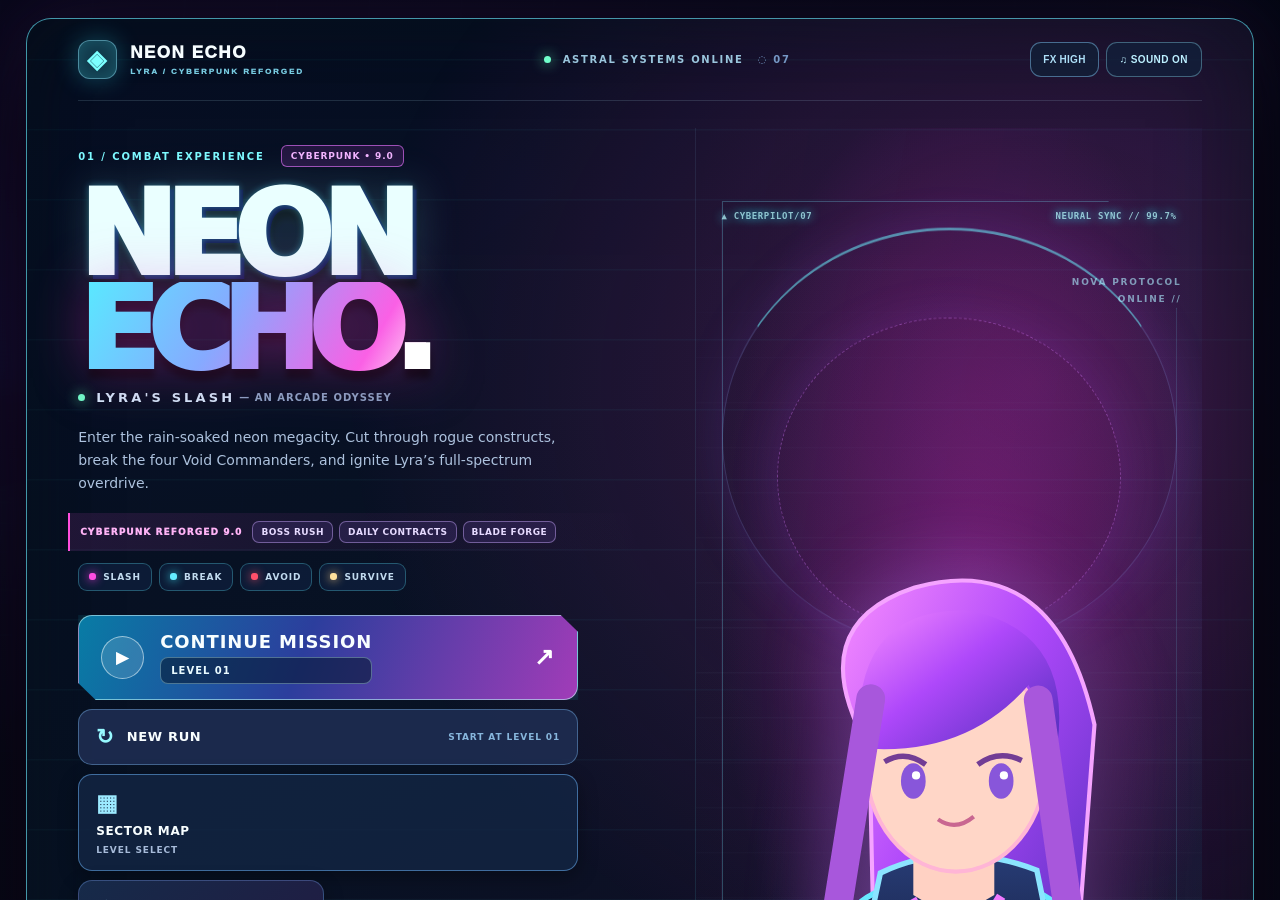
==== commit 2f01516c: "Publish CYBERPUNK REFORGED v9: neon megacity, cinematic slash FX and cyber-holographic UI" ====
--- a/boss-shield-v46.html
+++ b/boss-shield-v46.html
@@ -1,5 +1,5 @@
 <!doctype html>
-<html lang="en"><head><meta charset="utf-8"><meta name="viewport" content="width=device-width,initial-scale=1,maximum-scale=1,viewport-fit=cover,user-scalable=no,interactive-widget=resizes-content"><meta name="theme-color" content="#050b1d"><meta name="apple-mobile-web-app-capable" content="yes"><meta name="apple-mobile-web-app-status-bar-style" content="black-translucent"><title>NEON ECHO — Lyra's Slash — ECLIPSE PROTOCOL v8.0</title>
+<html lang="en"><head><meta charset="utf-8"><meta name="viewport" content="width=device-width,initial-scale=1,maximum-scale=1,viewport-fit=cover,user-scalable=no,interactive-widget=resizes-content"><meta name="theme-color" content="#050b1d"><meta name="apple-mobile-web-app-capable" content="yes"><meta name="apple-mobile-web-app-status-bar-style" content="black-translucent"><title>NEON ECHO — Lyra's Slash — CYBERPUNK REFORGED v9.0</title>
 <style>
 :root{--pink:#ff36d9;--cyan:#55f8ff;--gold:#ffd270;--bg:#080617}*{box-sizing:border-box}html,body{height:100%;margin:0;overflow:hidden;background:#04030c;color:white;font-family:Arial,Helvetica,sans-serif;touch-action:none}canvas{display:block;position:absolute;inset:0;width:100%;height:100%;touch-action:none}#ui{position:absolute;inset:0;pointer-events:none;user-select:none}button{cursor:pointer;font:inherit;color:#fff;border:1px solid #b94af3;background:linear-gradient(120deg,#4a146c,#1a123e);padding:12px 19px;letter-spacing:.12em;font-weight:900;text-transform:uppercase;box-shadow:0 0 20px #a91ffb44,inset 0 0 12px #f24ce933}button:hover{border-color:var(--cyan);box-shadow:0 0 24px #58eaff77}button:disabled{opacity:.35;cursor:not-allowed}#top{display:flex;justify-content:space-between;align-items:flex-start;gap:8px;padding:calc(10px + env(safe-area-inset-top)) max(10px,2.5vw) 0}.stat{min-width:125px;text-align:center;background:linear-gradient(140deg,#3a0e59e8,#09091cde);clip-path:polygon(0 0,100% 0,100% 85%,92% 100%,8% 100%,0 85%);border-top:3px solid #e74fff;padding:8px 10px 15px;filter:drop-shadow(0 0 12px #bb17fa)}.stat label{font-size:clamp(11px,2vw,22px);letter-spacing:.16em;display:block;font-weight:1000;text-shadow:2px 2px #65005e}.stat strong{font-size:clamp(21px,4vw,43px);display:block;line-height:1.1;color:#ffc378;text-shadow:2px 3px #b92919,0 0 14px #ff682e;font-variant-numeric:tabular-nums}.center{width:min(43vw,460px);text-align:center}.meter{height:12px;border:2px solid #9e38da;background:#100c27;box-shadow:0 0 14px #e84bff88;overflow:hidden}.meter>div{height:100%;width:0%;background:linear-gradient(90deg,#9828fd,#46ecdb,#f3ffe8);transition:width .15s}.center .sub{font-size:clamp(10px,1.55vw,17px);margin-top:9px;letter-spacing:.16em;color:#80ffff;text-shadow:0 0 9px #14eafa;font-weight:bold}.bottom{position:absolute;bottom:calc(14px + env(safe-area-inset-bottom));left:12px;right:12px;display:flex;align-items:flex-end;justify-content:space-between;gap:10px}.health{width:min(46vw,340px);font-size:12px;font-weight:900;letter-spacing:.13em;color:#b9ffff}.bar{height:15px;border:1px solid #53f7ff;background:#0d1232;margin:6px 0 12px;box-shadow:0 0 12px #33dff777}.bar>div{height:100%;background:linear-gradient(90deg,#22dfca,#a5fffd);width:100%}.bar.mp{height:8px;border-color:#ef58f9}.bar.mp>div{background:linear-gradient(90deg,#bd32fc,#ff6fd4)}.bottom button{pointer-events:auto;font-size:11px;padding:10px}.overlay{position:absolute;inset:0;display:flex;align-items:center;justify-content:center;padding:15px;background:#040313aa;backdrop-filter:blur(9px);pointer-events:auto}.hidden{display:none!important}.panel{width:min(95vw,650px);max-height:89vh;overflow:auto;padding:clamp(20px,4vw,35px);background:linear-gradient(150deg,#200c38ef,#070b23f5 62%,#0c2440ef);border:2px solid #b343f8;box-shadow:0 0 55px #d424fb66,inset 0 0 45px #5b20a932;text-align:center}.panel h1{font-size:clamp(29px,7vw,57px);line-height:1.03;letter-spacing:.12em;margin:0 0 10px;color:#fff;text-shadow:0 0 8px #ff1ac4,0 0 35px #ea21ff}.panel h2{font-size:26px;letter-spacing:.14em;color:#86ffff}.panel p{color:#b9c8e6;line-height:1.55}.tag{font-size:11px;color:#7ffcff;letter-spacing:.3em;font-weight:bold;margin-bottom:15px}.actions{display:flex;flex-wrap:wrap;gap:10px;justify-content:center;margin-top:24px}.actions button{flex:1 1 130px}.wallet{color:#ffd978;font-weight:bold;letter-spacing:.11em}.shop-grid{display:grid;grid-template-columns:repeat(auto-fit,minmax(150px,1fr));gap:10px;margin:15px 0}.upgrade{padding:14px;border:1px solid #9142c5;background:#110d2b;text-align:left}.upgrade b{color:#8ef9ff}.upgrade small{display:block;min-height:40px;color:#adb6d5;margin:8px 0}.upgrade button{width:100%;font-size:11px;padding:9px 4px}.hint{font-size:12px!important;color:#90a2be!important}#warning{background:#1b0016aa;animation:alert .22s infinite alternate}#warning h1{color:#ff506b;font-size:clamp(38px,10vw,94px)}@keyframes alert{to{background:#300009dd}}#bossbar{position:absolute;top:clamp(100px,13vh,150px);left:21%;width:58%;text-align:center;display:none;color:#ff83dc;font-weight:900;letter-spacing:.17em;text-shadow:0 0 9px #ff15d4}#bossbar .meter{margin-top:6px}#bossbar .meter>div{background:linear-gradient(90deg,#f42a86,#ffb361)}#portalframe{width:100%;height:min(48vh,380px);border:1px solid var(--cyan);background:#050819}a{color:#73faff}#toast{position:absolute;left:50%;top:21%;transform:translateX(-50%);text-align:center;color:#ffeaa8;font-weight:900;letter-spacing:.15em;text-shadow:0 0 15px #ff27df;opacity:0;transition:opacity .15s;white-space:nowrap;font-size:clamp(15px,3vw,30px)}@media(max-width:550px){.stat{min-width:85px;padding:7px 4px 10px}.center{width:35vw}.center .sub{font-size:9px}.bottom{bottom:calc(8px + env(safe-area-inset-bottom))}.health{width:48vw}.bottom button{font-size:10px;padding:9px 8px}}
 <style>
@@ -820,6 +820,65 @@
 #warning .v8-warning-progress i{display:block;height:100%;width:0;background:linear-gradient(90deg,#ffb1c5,#ffffff,#fd4f84);box-shadow:0 0 20px #ffffff;animation:eclipseWarningProgress 3.1s linear both}
 @keyframes eclipseWarningProgress{to{width:100%}}
 @media(max-width:600px){#menu .v8-feature-banner{margin:11px 0 10px;gap:5px}#menu .v8-feature-banner strong{width:100%}#menu .v8-feature-banner span{font-size:8px;padding:4px 6px}}
+</style><style id="cyberpunk-reforged-9">
+:root{--v9-cyan:#61f6ff;--v9-magenta:#ff4acf;--v9-navy:#040b1b}
+#menu.overlay{background:radial-gradient(ellipse at 12% 35%,#190d34c2,#040715ee 54%),repeating-linear-gradient(94deg,#102b3429 0 1px,transparent 2px 92px)!important}
+#menu .v7-shell{border:1px solid #66f0ff9a!important;background:linear-gradient(150deg,#060e22f7 0%,#081325f8 48%,#1c0b29f7 100%)!important;box-shadow:0 30px 110px #000e,0 0 75px #a147e02a,inset 0 0 70px #1e577b21!important}
+#menu .v7-shell:before{background:repeating-linear-gradient(0deg,transparent 0 68px,#41efff0b 69px 70px),radial-gradient(ellipse at 82% 28%,#e931bb43,transparent 49%)!important}
+#menu .v7-title{filter:drop-shadow(0 9px 3px #000a)}
+#menu .v7-title>span{color:#eaffff!important;text-shadow:0 0 7px #50dcff6e,4px 4px #121b50!important}
+#menu .v7-title strong{background:linear-gradient(120deg,#57ecff 0%,#86aaff 42%,#fa60e5 82%,#fff1f9)!important;background-clip:text!important;-webkit-background-clip:text!important;color:transparent!important;filter:drop-shadow(0 0 28px #ed35cb65)!important}
+#menu .v7-eyebrow{color:#7df9ff!important}
+#menu .v7-brand .v7-mark{box-shadow:0 0 25px #30efff48,inset 0 0 16px #52faff29!important}
+#menu .v7-build{background:#c748ec26!important;border-color:#ea73ff9e!important;color:#f3b4ff!important}
+#menu .v7-portrait{background:linear-gradient(100deg,transparent 0%,#681b8f0e 66%,#06faff0f 100%);border-left:1px solid #9cfbff0f}
+#menu .v7-portrait:before{content:"";position:absolute;inset:7% 5%;border:1px solid #76eaff45;clip-path:polygon(0 0,85% 0,100% 12%,100% 100%,10% 100%,0 90%);box-shadow:0 0 28px #ff62da35;pointer-events:none}
+#menu .v7-portrait-glow{background:radial-gradient(ellipse at 55% 45%,#ff2be54b,transparent 65%)!important}
+#menu .v9-portrait-spectrum{position:absolute;top:8%;left:5%;right:5%;display:flex;justify-content:space-between;gap:10px;z-index:5;font:900 9px ui-monospace,monospace;color:#b9fcffb8;letter-spacing:.07em;text-shadow:0 0 10px #31ebff}
+#menu .v7-pilot-id{border-left-color:#ff65e3!important;background:#071429de!important;box-shadow:0 0 24px #ff59f61e!important}
+#menu .v7-pilot-id strong{text-shadow:0 0 15px #ea6eff9c}
+#menu #continueBtn{clip-path:polygon(0 0,96.5% 0,100% 20%,100% 100%,3.5% 100%,0 80%)!important;box-shadow:0 0 32px #22edff55!important;background:linear-gradient(110deg,#087ca5,#2c3e9d 45%,#a13cb8)!important}
+#menu #continueBtn:before{content:"";position:absolute;inset:0;background:linear-gradient(110deg,transparent 10%,#ffffff25 49%,transparent 58%);transform:translateX(-150%);animation:v9Sheen 4s ease-in-out infinite;pointer-events:none}
+@keyframes v9Sheen{0%,45%{transform:translateX(-160%)}85%,100%{transform:translateX(160%)}}
+#menu .v7-rule-row>span{border-color:#60efff49!important;background:#0e1d3bdc!important}
+#menu .v8-feature-banner{padding:8px 10px;margin-left:-10px;border-left:2px solid #ff4edc;background:linear-gradient(90deg,#c342ba24,transparent 95%);position:relative}
+#menu .v8-feature-banner strong{color:#ffb3f6!important}
+#top.v7-hud{filter:drop-shadow(0 5px 18px #0009)}
+#top .v7-hud-score,#top .v7-hud-combo{border:1px solid #57ecff95!important;clip-path:polygon(0 0,93% 0,100% 16%,100% 100%,7% 100%,0 84%)!important;border-radius:0!important;background:linear-gradient(123deg,#051c2de8,#111330ed 70%,#25102be9)!important;box-shadow:inset 0 0 30px #2575ab25!important;padding:12px 17px!important}
+#top .v7-hud-score strong{text-shadow:0 0 17px #82efffad!important}
+#top .v7-hud-combo{border-color:#fa70ee97!important;background:linear-gradient(123deg,#1f0d33e8,#0b1631f2)!important}
+#top .v7-hud-combo strong{text-shadow:0 0 18px #ffa2fda4!important}
+#top .v7-hud-center{background:#0b1a3199;border:1px solid #6dcdff43;border-radius:4px;padding:12px 9px!important;clip-path:polygon(0 0,95% 0,100% 13%,100% 100%,5% 100%,0 87%)}
+#top .v7-progress{box-shadow:0 0 12px #35f5ff66,inset 0 0 9px #00c9ff66!important}
+#top .v7-clock{color:#ebfaff!important;text-shadow:0 0 25px #9bfaff7d!important}
+.bottom .v7-vitals{border:1px solid #81dfff99!important;border-radius:4px!important;clip-path:polygon(0 0,96% 0,100% 13%,100% 100%,4% 100%,0 87%);box-shadow:inset 0 0 30px #2481ac23!important;background:linear-gradient(135deg,#061c31ed,#100f2def)!important}
+.bottom #pulse{clip-path:polygon(0 0,86% 0,100% 24%,100% 100%,13% 100%,0 76%);border-radius:0!important;filter:drop-shadow(0 0 10px #42eaff6b)}
+.bottom #pulse:not(:disabled){animation:v9Overdrive 1.08s ease-in-out infinite alternate!important}
+@keyframes v9Overdrive{to{box-shadow:0 0 35px #48faffeb!important;filter:brightness(1.27)}}
+#bossbar{border:1px solid #ff5cdbca!important;clip-path:polygon(0 0,97% 0,100% 22%,100% 100%,3% 100%,0 78%)!important;border-radius:0!important;background:linear-gradient(90deg,#270a2ee8,#14132de8,#2e0b36e8)!important;box-shadow:0 0 24px #ff59b94e!important}
+#bossHint{border:1px solid #77e9ff8c!important;background:#051b31ed!important;box-shadow:0 0 20px #56efff35!important}
+#arcadeFeedback strong{letter-spacing:.02em!important;text-shadow:0 0 7px #ffffff,0 0 26px #49dcff,0 0 75px #f943d9!important}
+#lyraChibi{filter:drop-shadow(0 0 24px #b668ffb8)!important}
+#lyraMoment{background:linear-gradient(100deg,#040d21f5,#321052db 50%,#02071dc5)!important}
+#lyraMoment:before{content:"";position:absolute;inset:0;background:repeating-linear-gradient(110deg,transparent 0 31px,#52d5ff0d 33px 37px,transparent 39px 70px);pointer-events:none}
+#warning{background:repeating-linear-gradient(160deg,#ee124718 0 3px,#030714ed 4px 44px),radial-gradient(ellipse at center,#850d30ab,transparent 70%)!important}
+#warning h1{animation:v9WarningGlitch .32s steps(2,end) infinite alternate!important;color:#ffffff!important;text-shadow:-4px 0 #20f5ff,4px 0 #ff287b,0 0 40px #ff427e!important}
+@keyframes v9WarningGlitch{0%{transform:translateX(-3px) skewX(-1deg)}60%{transform:translateX(3px)}100%{transform:translateX(-2px) skewX(1deg)}}
+#v9Scan{position:absolute;inset:0;z-index:1;pointer-events:none;opacity:.19;background:repeating-linear-gradient(0deg,transparent 0 3px,#020817 4px 5px);mix-blend-mode:multiply}
+#v9Frame{position:absolute;inset:clamp(8px,1.2vw,18px);border:1px solid #75eaff1b;pointer-events:none;z-index:1;display:flex;justify-content:space-between;align-items:flex-end;padding:0 8px 4px;font:900 9px ui-monospace,monospace;color:#9eeeff75;letter-spacing:.14em;clip-path:polygon(0 0,100% 0,100% 100%,0 100%)}
+#v9Frame:before,#v9Frame:after{content:"";position:absolute;width:29px;height:29px;border-top:2px solid #84ffff6b;top:0}
+#v9Frame:before{left:0;border-left:2px solid #84ffff6b}
+#v9Frame:after{right:0;border-right:2px solid #84ffff6b}
+#menu .v7-footer{color:#a2cee4!important}
+@media(max-width:650px){
+ #menu .v9-portrait-spectrum{display:none}
+ #top .v7-hud-score,#top .v7-hud-combo{padding:7px 5px!important}
+ #top .v7-hud-center{padding:5px 3px!important}
+ #v9Frame{inset:5px 3px;padding-bottom:calc(2px + env(safe-area-inset-bottom));font-size:7px;opacity:.53}
+ #v9Frame span:last-child{display:none}
+ #menu #continueBtn:before{animation-duration:5s}
+}
+@media(prefers-reduced-motion:reduce){#warning h1,#menu #continueBtn:before,.bottom #pulse{animation:none!important}}
 </style></head><body><svg xmlns="http://www.w3.org/2000/svg" style="position:absolute;width:0;height:0;overflow:hidden" aria-hidden="true"><defs>
 <linearGradient id="lyraHair" x2="1" y2="1"><stop stop-color="#f78cff"/><stop offset=".43" stop-color="#ae48fa"/><stop offset="1" stop-color="#482cb5"/></linearGradient><linearGradient id="lyraSuit" x2="0" y2="1"><stop stop-color="#273c75"/><stop offset="1" stop-color="#11142f"/></linearGradient>
 <symbol id="lyraChibiArt" viewBox="0 0 200 240"><path d="M48 76Q10 18 91 9Q163 -7 178 74L169 171Q139 193 117 164L52 167Z" fill="url(#lyraHair)" stroke="#e698ff" stroke-width="4"/><path d="M72 166L52 205Q48 230 68 230H151Q170 226 152 204L129 165" fill="url(#lyraSuit)" stroke="#72eaff" stroke-width="4"/><path d="M86 180L109 212L132 178" fill="none" stroke="#f389fa" stroke-width="8"/><path d="M70 224L65 235M137 224L145 235" stroke="#6deeff" stroke-width="12" stroke-linecap="round"/><ellipse cx="110" cy="111" rx="62" ry="65" fill="#ffd5c6" stroke="#ffbad6" stroke-width="3"/><path d="M44 93Q28 23 105 18Q174 22 176 95Q156 77 150 60Q100 101 44 93" fill="url(#lyraHair)"/><path d="M69 117Q83 103 96 118M124 118Q138 103 151 117" fill="none" stroke="#6b3c88" stroke-width="5" stroke-linecap="round"/><ellipse cx="84" cy="125" rx="9" ry="14" fill="#9f61e9"/><ellipse cx="138" cy="125" rx="9" ry="14" fill="#9f61e9"/><circle cx="87" cy="121" r="3" fill="#fff"/><circle cx="141" cy="121" r="3" fill="#fff"/><path d="M103 145Q111 152 120 145" stroke="#b95b8e" stroke-width="3" fill="none"/><ellipse cx="61" cy="145" rx="12" ry="6" fill="#ff92ab" opacity=".5"/><ellipse cx="157" cy="145" rx="12" ry="6" fill="#ff92ab" opacity=".5"/><path d="M47 82L35 161M170 82L183 163" stroke="#c770f5" stroke-width="16" stroke-linecap="round"/><path d="M76 200L109 222L143 200" fill="none" stroke="#72eeff" stroke-width="3"/></symbol>
@@ -834,7 +893,7 @@
   <div class="v7-hud-combo"><small>⚡ CHAIN COMBO</small><strong id="combo">0000</strong><span id="comboTier">BUILD YOUR STREAK</span></div>
 </div>
 <div id="missionTrack" class="hidden"><small>DAILY CONTRACT</small><strong id="missionTrackTitle">SLICE PROTOCOL</strong><span id="missionTrackStatus">0 / 35</span><div class="v8-mission-meter"><i id="missionTrackFill"></i></div></div><div id="feverStatus" class="hidden">✦ FEVER ACTIVE <span id="feverSeconds">7.0s</span></div>
-<div id="arcadeFeedback" class="hidden" aria-live="off"><strong id="arcadeFeedbackTitle">NICE SLICE</strong><span id="arcadeFeedbackSub">COMBO BOOST</span></div><div id="arenaHeading" class="hidden"><span id="arenaHeadingKicker">SECTOR START</span><strong id="arenaHeadingTitle">LEVEL 01</strong><small id="arenaHeadingSub">STAY SHARP · STAY ALIVE</small></div><div id="dangerFrame" aria-hidden="true"></div><div id="skillCallout" class="hidden">TAP PULSE TO BREAK SHIELD <span>↓</span></div><div id="bossHint" class="hidden" role="status" aria-live="off"></div><div id="bossbar">RIFT SOVEREIGN<div class="meter"><div id="bosshealth"></div></div></div><div id="toast"></div><div class="bottom v7-bottom">
+<div id="arcadeFeedback" class="hidden" aria-live="off"><strong id="arcadeFeedbackTitle">NICE SLICE</strong><span id="arcadeFeedbackSub">COMBO BOOST</span></div><div id="arenaHeading" class="hidden"><span id="arenaHeadingKicker">SECTOR START</span><strong id="arenaHeadingTitle">LEVEL 01</strong><small id="arenaHeadingSub">STAY SHARP · STAY ALIVE</small></div><div id="dangerFrame" aria-hidden="true"></div><div id="v9Scan" aria-hidden="true"></div><div id="v9Frame" aria-hidden="true"><span>ASTRA // NEON REACTOR</span><span>01 — PILOT SYNC</span></div><div id="skillCallout" class="hidden">TAP PULSE TO BREAK SHIELD <span>↓</span></div><div id="bossHint" class="hidden" role="status" aria-live="off"></div><div id="bossbar">RIFT SOVEREIGN<div class="meter"><div id="bosshealth"></div></div></div><div id="toast"></div><div class="bottom v7-bottom">
   <div class="health v7-vitals">
     <div class="v7-bar-label"><span>◉ HULL INTEGRITY</span><strong id="hptext">100 / 100</strong></div>
     <div class="bar v7-hp"><div id="hpbar"></div></div>
@@ -846,17 +905,17 @@
 <div id="lyraChibi" aria-hidden="true"><svg viewBox="0 0 200 240"><use href="#lyraChibiArt"/></svg><span>LYRA // COMMS</span></div><div id="lyraMoment" class="hidden" aria-hidden="true"><div class="lyraMomentGlow"></div><svg viewBox="0 0 280 510"><use href="#lyraFullArt"/></svg><div class="lyraMomentCopy"><small>LYRA // UNIT 07</small><strong id="lyraMomentTitle">NOVA PULSE!</strong><span id="lyraMomentSubtitle">OVERDRIVE ACTIVATED</span></div></div><section id="menu" class="overlay">
 <div class="v7-shell">
   <header class="v7-masthead">
-    <div class="v7-brand"><span class="v7-mark">◈</span><span>NEON ECHO<small>LYRA / ECLIPSE PROTOCOL</small></span></div>
+    <div class="v7-brand"><span class="v7-mark">◈</span><span>NEON ECHO<small>LYRA / CYBERPUNK REFORGED</small></span></div>
     <div class="v7-mast-center"><i></i> ASTRAL SYSTEMS ONLINE <span>◌ 07</span></div>
     <div class="v8-mast-actions"><button id="fxToggle" aria-label="Toggle performance mode" title="Switch between high and lite visual effects">FX HIGH</button><button id="audioToggle" aria-label="Toggle sound" title="Toggle sound effects">♫ SOUND ON</button></div>
   </header>
   <div class="v7-hero">
     <div class="v7-main">
-      <div class="v7-eyebrow"><span>01 / COMBAT EXPERIENCE</span><span class="v7-build">ECLIPSE • 8.0</span></div>
+      <div class="v7-eyebrow"><span>01 / COMBAT EXPERIENCE</span><span class="v7-build">CYBERPUNK • 9.0</span></div>
       <h1 class="v7-title"><span>NEON</span><strong>ECHO<span class="v7-dot">.</span></strong></h1>
       <div class="v7-subtitle"><i></i> LYRA'S SLASH <span>— AN ARCADE ODYSSEY</span></div>
-      <p class="v7-description">Four enemy commanders. Enemies that split, warp, and charge. Collect contracts, forge new blades, and unleash Lyra's overdrive.</p>
-      <div class="v8-feature-banner"><strong>NEW IN ECLIPSE 8.0</strong><span>BOSS RUSH</span><span>DAILY CONTRACTS</span><span>BLADE FORGE</span></div><div class="v7-rule-row"><span><i class="v7-rule-magenta"></i> SLASH</span><span><i class="v7-rule-cyan"></i> BREAK</span><span><i class="v7-rule-red"></i> AVOID</span><span><i class="v7-rule-gold"></i> SURVIVE</span></div>
+      <p class="v7-description">Enter the rain-soaked neon megacity. Cut through rogue constructs, break the four Void Commanders, and ignite Lyra’s full-spectrum overdrive.</p>
+      <div class="v8-feature-banner"><strong>CYBERPUNK REFORGED 9.0</strong><span>BOSS RUSH</span><span>DAILY CONTRACTS</span><span>BLADE FORGE</span></div><div class="v7-rule-row"><span><i class="v7-rule-magenta"></i> SLASH</span><span><i class="v7-rule-cyan"></i> BREAK</span><span><i class="v7-rule-red"></i> AVOID</span><span><i class="v7-rule-gold"></i> SURVIVE</span></div>
       <div class="v7-actions">
         <button id="continueBtn" class="v7-continue"><span class="v7-play-icon">▶</span><span class="v7-btn-copy"><strong>CONTINUE MISSION</strong><small id="continueInfo">LEVEL 01</small></span><span class="v7-next">↗</span></button>
         <button id="start" class="v7-newrun"><span>↻</span><strong>NEW RUN</strong><small>START AT LEVEL 01</small></button>
@@ -866,7 +925,7 @@
       <div class="v7-secondary"><button id="howToBtn">? HOW TO PLAY</button><button id="sideBtn">◇ ORBIT & ECHO</button><button id="missionsBtn" class="v8-mission-link">⌁ DAILY CONTRACTS <span id="missionReadyBadge">3 REWARDS</span></button></div>
     </div>
     <aside class="v7-portrait" aria-label="Lyra the cyberpunk space pilot">
-      <div class="v7-portrait-glow"></div>
+      <div class="v7-portrait-glow"></div><div class="v9-portrait-spectrum" aria-hidden="true"><span>▲ CYBERPILOT/07</span><span>NEURAL SYNC // 99.7%</span></div>
       <div class="v7-orbit v7-orbit-one"></div><div class="v7-orbit v7-orbit-two"></div>
       <div class="v7-portrait-lines"></div>
       <svg viewBox="0 0 280 510" aria-hidden="true"><use href="#lyraFullArt"/></svg>
@@ -880,7 +939,7 @@
     <div class="v7-career-stat v7-career-wallet"><small>AVAILABLE STARDUST</small><strong class="wallet" id="wallet">✦ 0</strong></div>
     <div class="v7-career-status"><span class="v7-blink"></span> PILOT READY</div>
   </section>
-  <footer class="v7-footer"><span>DESIGNED FOR ONE-THUMB ARCADE PLAY</span><span>TAP TARGETS · CHAIN SLASHES · BREAK SHIELDS</span><span>ECLIPSE PROTOCOL 8.0</span></footer>
+  <footer class="v7-footer"><span>DESIGNED FOR ONE-THUMB ARCADE PLAY</span><span>TAP TARGETS · CHAIN SLASHES · BREAK SHIELDS</span><span>CYBERPUNK REFORGED 9.0</span></footer>
 </div>
 </section>
 <section id="levels" class="overlay hidden"><div class="panel levels-panel v7-levels"><div class="tag">◈ MISSION ARCHIVE / CAMPAIGN</div><h2>SECTOR MAP</h2><p>Every defeated boss permanently unlocks the next sector. Select any cleared or available sector to deploy.</p><div id="levelGrid" class="level-grid"></div><div class="actions"><button id="levelsBack">← RETURN TO COMMAND DECK</button></div></div></section><section id="howto" class="overlay hidden"><div class="panel tutorial-panel"><div class="tag">QUICK START / 30 SECONDS</div><h2>HOW TO PLAY</h2><p>Tap a target for a precise hit, or drag your finger through groups. Avoid screen edges on iPhone. A 12-hit combo triggers Fever, and late slashes earn Perfect Cut bonuses.</p><div class="tutorial-grid"><div><b class="pink">◇ PINK CUBES</b><span>Slash for points and combos.</span></div><div><b class="cyan">▣ BLUE ARMOR</b><span>Break its armor with repeated hits.</span></div><div><b class="green">● GREEN ORBS</b><span>Restore health or energy.</span></div><div><b class="red">✹ RED BOMBS</b><span>Avoid touching them with your blade.</span></div></div><p><strong>New threats:</strong> gold prisms grant energy, orange splitters create two more cubes, violet phasers dodge, and orange chargers rush. Lyra Pulse clears incoming hazards—including bombs—for its full animation.</p><p><strong>Boss protocol:</strong> build Overdrive and use PULSE to break the shield. Slash the exposed core. Try Boss Rush for four different commanders. Press Space on desktop.</p><div class="actions"><button id="tutorialPlay">▶ START PLAYING</button><button id="tutorialBack">BACK TO MENU</button></div><label class="tutorial-check"><input type="checkbox" id="skipTutorial" checked> Show tutorial only once</label></div></section><section id="shop" class="overlay hidden"><div class="panel v7-shop">
@@ -951,7 +1010,22 @@
 const rnd=(a,b)=>a+Math.random()*(b-a),clamp=(v,a,b)=>Math.max(a,Math.min(b,v));
 // Pool allocations reused for every frame, avoiding high-level particle GC bursts.
 function pool(n,init){return Array.from({length:n},()=>({active:false,...init}))}const particles=pool(1450,{x:0,y:0,vx:0,vy:0,life:0,max:1,size:2,color:'#fff'}),texts=pool(90,{x:0,y:0,life:0,value:'',color:'#fff'}),entities=pool(110,{type:'cube',x:0,y:0,z:0,hp:1,maxHp:1,age:0,sway:0,angle:0,rot:0,size:25,hitCooldown:0,vx:0,vy:0,pattern:0});
-function spawnParticle(x,y,color,count=12,power=1){const total=Math.min(115,Math.round(count*3.8));for(let k=0;k<total;k++){const p=particles.find(q=>!q.active);if(!p)break;let ang=rnd(0,Math.PI*2),v=rnd(75,450)*power;Object.assign(p,{active:true,x,y,vx:Math.cos(ang)*v,vy:Math.sin(ang)*v,life:rnd(.22,.87),max:1,size:rnd(1,4.5),color:k%6===0?'#ffffff':k%4===0?'#ffb27c':color})}}
+const impactRings=Array.from({length:64},()=>({active:false,x:0,y:0,t:0,duration:0,radius:0,color:'#fff',kind:0}));
+function impactRing(x,y,color='#70faff',radius=66,kind=0){
+  const f=impactRings.find(r=>!r.active)||impactRings.reduce((a,b)=>a.t>b.t?a:b);
+  Object.assign(f,{active:true,x,y,color,radius,kind,t:0,duration:kind===2?.7:.38});
+}
+function spawnParticle(x,y,color,count=12,power=1){
+  // Pool-backed glass shards, micro-sparks and white-hot debris.
+  const total=Math.min(save.fxQuality==='lite'?55:125,Math.round(count*2.8));
+  for(let k=0;k<total;k++){
+    const p=particles.find(q=>!q.active);if(!p)break;
+    const ang=rnd(0,Math.PI*2),v=rnd(85,520)*power,life=rnd(.22,.82);
+    Object.assign(p,{active:true,x,y,vx:Math.cos(ang)*v,vy:Math.sin(ang)*v,life,max:life,size:rnd(1.25,5.6),
+       color:k%7===0?'#ffffff':k%5===0?'#c1faff':k%4===0?'#ffb27c':color,
+       particleShape:k%4,rotation:rnd(-3,3),vr:rnd(-12,12)})
+  }
+}
 function floatText(x,y,value,color='#fff'){let p=texts.find(q=>!q.active);if(p)Object.assign(p,{active:true,x,y,value:String(value),color,life:1})}
 let audio=null;const lastSound={};
 function sound(type){
@@ -1021,13 +1095,13 @@
 function beginBoss(){game.mode='play';const hp=25+game.level*9,kind=(game.level-1)%4;game.boss={hp,maxHp:hp,x:W/2,y:H*.30,t:0,cool:0,phase:0,kind,attackPhase:0,shieldDown:0,shieldCooldown:0,hintCooldown:0,name:$('warninglabel').textContent};show('');$('bossbar').firstChild.textContent=game.boss.name;popup('BOSS PROTOCOL · BREAK THE SHIELD WITH PULSE!');comboAnnouncement(['RIFT SPIRAL','PHANTOM PHASE','IRON BULWARK','ECHO FRACTURE'][kind],['RADIAL BURST','WARPING ENEMIES','ARMORED BARRAGE','SPLITTER SWARM'][kind],2.1)}
 function levelUp(){if(game.bossRush){advanceRush();return}const clearedLevel=game.level,prevStars=Number(save.stars[clearedLevel])||0,newStars=game.stageMisses===0&&game.stageDamage===0?3:game.stageMisses<=2&&game.stageDamage<=35?2:1;save.stars[clearedLevel]=Math.max(prevStars,newStars);const rankBonus=Math.max(0,newStars-prevStars)*35;const nextLevel=game.level+1;const firstClear=nextLevel>save.highestUnlocked;const award=(firstClear?100+game.level*35:25+game.level*6)+rankBonus;save.stardust+=award;save.best=Math.max(save.best,game.score);save.highestUnlocked=Math.max(save.highestUnlocked,nextLevel);save.checkpoint=nextLevel;persist();game.level++;game.progress=0;game.levelQuota=18+game.level*5;game.hp=Math.min(game.maxHp,game.hp+12);game.mp=Math.min(100,game.mp+20);for(const e of entities)e.active=false;game.boss=null;game.mode='play';game.spawnTimer=3.6;game.feverUntil=0;game.stageDamage=0;game.stageMisses=0;show('');arenaHeadingPending=clock+3.12;showLyraMoment('SECTOR CLEAR · '+('★'.repeat(newStars)),'+'+award+' STARDUST · LEVEL '+game.level+' UNLOCKED',3.1);popup('LEVEL '+game.level+' · +'+award+' STARDUST');sound('level')}
 function finish(){const rush=game.bossRush;if(rush){game.lastRush=true;save.bestRush=Math.max(Number(save.bestRush)||0,game.score)}game.feverUntil=0;game.pulseUntil=0;game.mode='end';game.bossRush=false;game.boss=null;save.stardust+=game.earned;save.best=Math.max(save.best,game.score);persist();$('endtag').textContent=rush?'BOSS RUSH · COMMANDER '+game.rushRound+'/4':'LYRA // MISSION REPORT';$('endtitle').textContent=rush?'BOSS RUSH FAILED':'SIGNAL LOST';$('endstats').textContent='SCORE '+game.score.toLocaleString()+' · LEVEL '+game.level;$('endmessage').textContent=(rush?'Commanders reached: '+game.rushRound+' / 4 · ':'')+'Targets sliced: '+game.runHits+' · Missed: '+game.misses+' · Best: '+save.best.toLocaleString();$('endreward').textContent='✦ +'+game.earned+' STARDUST BANKED';show('end')}
-function hitPlayer(damage){game.stageDamage=(game.stageDamage||0)+damage;comboAnnouncement('HULL BREACH','-'+damage+' HEALTH',.95);game.hitFlash=.55;game.hitStop=.065;game.hp=Math.max(0,game.hp-damage);game.combo=0;game.feverUntil=0;game.shake=Math.max(game.shake,11);sound('bad');if(game.hp<=0)finish()}
-function destroyEntity(e){e.active=false;if(e.type==='splitter'&&!e.splitBorn&&game.mode==='play'&&!(game.pulseUntil>clock)){for(let k=-1;k<=1;k+=2){const sx=clamp(e.x+k*24,18,W-18),sy=clamp(e.y+k*10,25,H-25);const child=makeEntity('cube',sx,sy,{splitBorn:true});if(child){child.size=21;child.pathStartX=sx;child.pathStartY=sy;child.pathEndX=clamp(sx+k*W*.15,W*.12,W*.88);child.pathEndY=clamp(sy+H*.15,H*.19,H*.83);child.pathDuration=1.5;child.pathCurve=k*15;child.age=0;child.z=.45}}spawnParticle(e.x,e.y,'#ffbd80',35,1.1);floatText(e.x,e.y,'SPLIT x2','#ffcc88')}game.combo++;game.runHits++;recordMission('slices',1);if(e.type==='armor')recordMission('armor',1);if(game.pulseUntil<=clock&&e.type!=='prism'&&e.pathDuration&&e.age/e.pathDuration>.64){game.mp=clamp(game.mp+8,0,100);giveScore(125,e.x,e.y);spawnParticle(e.x,e.y,'#ffe39a',20,1.1);if(clock-game.lastPerfectAt>1.7){game.lastPerfectAt=clock;comboAnnouncement('PERFECT CUT','LATE SLICE · +125 PTS +8 ENERGY',.9);sound('perfect')}}if(game.combo>=12&&game.combo%12===0&&game.pulseUntil<=clock&&!(game.feverUntil>clock)){game.feverUntil=clock+8;spawnParticle(W*.5,H*.48,'#f3a1ff',55,1.4);comboAnnouncement('FEVER UNLEASHED','8 SECONDS · ×1.8 SCORE',1.25);sound('boss')}if(game.combo===5)comboAnnouncement('GOOD CHAIN','5 HITS · KEEP IT GOING');else if(game.combo===10)comboAnnouncement('NEON FLOW','10 HITS · SCORE MULTIPLIER');else if(game.combo===20)comboAnnouncement('UNSTOPPABLE','20 HITS · ABSOLUTE FOCUS');else if(game.combo>20&&game.combo%15===0)comboAnnouncement('LEGENDARY','×'+game.combo+' CHAIN');game.mp=clamp(game.mp+4,0,100);spawnParticle(e.x,e.y,e.type==='armor'?'#70ffff':'#ff47f2',e.type==='armor'?23:16,1.1);giveScore(e.type==='armor'?170:e.type==='splitter'?230:e.type==='phaser'?200:e.type==='charger'?260:100,e.x,e.y);sound('hit');if(!game.boss){game.progress++;if(game.progress>=game.levelQuota&&!(game.pulseUntil>clock))enterWarning()}}
+function hitPlayer(damage){impactRing(W*.5,H*.64,'#ff4a78',Math.min(W,H)*.85,2);game.stageDamage=(game.stageDamage||0)+damage;comboAnnouncement('HULL BREACH','-'+damage+' HEALTH',.95);game.hitFlash=.55;game.hitStop=.065;game.hp=Math.max(0,game.hp-damage);game.combo=0;game.feverUntil=0;game.shake=Math.max(game.shake,11);sound('bad');if(game.hp<=0)finish()}
+function destroyEntity(e){e.active=false;impactRing(e.x,e.y,e.type==='armor'?'#63f5ff':e.type==='splitter'?'#ffc580':e.type==='charger'?'#ff835e':'#ff64de',Math.max(36,e.size*1.8),e.type==='armor'?2:0);if(e.type==='splitter'&&!e.splitBorn&&game.mode==='play'&&!(game.pulseUntil>clock)){for(let k=-1;k<=1;k+=2){const sx=clamp(e.x+k*24,18,W-18),sy=clamp(e.y+k*10,25,H-25);const child=makeEntity('cube',sx,sy,{splitBorn:true});if(child){child.size=21;child.pathStartX=sx;child.pathStartY=sy;child.pathEndX=clamp(sx+k*W*.15,W*.12,W*.88);child.pathEndY=clamp(sy+H*.15,H*.19,H*.83);child.pathDuration=1.5;child.pathCurve=k*15;child.age=0;child.z=.45}}spawnParticle(e.x,e.y,'#ffbd80',35,1.1);floatText(e.x,e.y,'SPLIT x2','#ffcc88')}game.combo++;game.runHits++;recordMission('slices',1);if(e.type==='armor')recordMission('armor',1);if(game.pulseUntil<=clock&&e.type!=='prism'&&e.pathDuration&&e.age/e.pathDuration>.64){game.mp=clamp(game.mp+8,0,100);giveScore(125,e.x,e.y);spawnParticle(e.x,e.y,'#ffe39a',20,1.1);if(clock-game.lastPerfectAt>1.7){game.lastPerfectAt=clock;comboAnnouncement('PERFECT CUT','LATE SLICE · +125 PTS +8 ENERGY',.9);sound('perfect')}}if(game.combo>=12&&game.combo%12===0&&game.pulseUntil<=clock&&!(game.feverUntil>clock)){game.feverUntil=clock+8;spawnParticle(W*.5,H*.48,'#f3a1ff',55,1.4);comboAnnouncement('FEVER UNLEASHED','8 SECONDS · ×1.8 SCORE',1.25);sound('boss')}if(game.combo===5)comboAnnouncement('GOOD CHAIN','5 HITS · KEEP IT GOING');else if(game.combo===10)comboAnnouncement('NEON FLOW','10 HITS · SCORE MULTIPLIER');else if(game.combo===20)comboAnnouncement('UNSTOPPABLE','20 HITS · ABSOLUTE FOCUS');else if(game.combo>20&&game.combo%15===0)comboAnnouncement('LEGENDARY','×'+game.combo+' CHAIN');game.mp=clamp(game.mp+4,0,100);spawnParticle(e.x,e.y,e.type==='armor'?'#70ffff':'#ff47f2',e.type==='armor'?23:16,1.1);giveScore(e.type==='armor'?170:e.type==='splitter'?230:e.type==='phaser'?200:e.type==='charger'?260:100,e.x,e.y);sound('hit');if(!game.boss){game.progress++;if(game.progress>=game.levelQuota&&!(game.pulseUntil>clock))enterWarning()}}
 function sliceEntity(e){if(!e.active||e.hitCooldown>0)return;e.hitCooldown=.16;if(e.type==='bomb'){e.active=false;spawnParticle(e.x,e.y,'#ff593b',26,1.4);floatText(e.x,e.y,'-22 HULL','#ff614b');hitPlayer(22);return}if(e.type==='orb'){e.active=false;game.hp=Math.min(game.maxHp,game.hp+22);game.mp=Math.min(100,game.mp+17);spawnParticle(e.x,e.y,'#42ffad',22);floatText(e.x,e.y,'+22 HP · +17 MP','#77ffc9');sound('ui');return}if(e.type==='prism'){e.active=false;game.combo++;game.runHits++;game.mp=Math.min(100,game.mp+28);spawnParticle(e.x,e.y,'#ffda78',55,1.3);giveScore(700,e.x,e.y);comboAnnouncement('JACKPOT!','GOLD PRISM · +700 PTS · +28 PULSE',1.1);sound('boss');return}if(e.type==='phaser'&&Math.sin(e.age*16+e.sway)<-.35){spawnParticle(e.x,e.y,'#b9a1ff',8,.38);floatText(e.x,e.y,'PHASED','#c5b6ff');return}let damage=save.weapon;if(e.type==='armor')damage=Math.max(.5,save.weapon-(Math.floor(game.level/3))*.6);e.hp-=damage;if(e.hp<=0)destroyEntity(e);else{spawnParticle(e.x,e.y,'#6ffaff',8,.6);floatText(e.x,e.y,'ARMOR '+Math.ceil(e.hp),'#6fffff');sound('slash')}}
 function segmentDistance(px,py,ax,ay,bx,by){let vx=bx-ax,vy=by-ay,t=clamp(((px-ax)*vx+(py-ay)*vy)/(vx*vx+vy*vy||1),0,1);return Math.hypot(px-(ax+t*vx),py-(ay+t*vy))}
-function slash(ax,ay,bx,by){if(game.mode!=='play')return;const distance=Math.hypot(bx-ax,by-ay);if(distance<5)return;const steps=Math.max(1,Math.ceil(distance/100));for(let k=0;k<steps;k++){let sx=ax+(bx-ax)*k/steps,sy=ay+(by-ay)*k/steps,ex=ax+(bx-ax)*(k+1)/steps,ey=ay+(by-ay)*(k+1)/steps;for(const e of entities){if(!e.active)continue;const radius=(e.size*(.5+e.z*1.15)+9+(save.radius-1)*8);if(segmentDistance(e.x,e.y,sx,sy,ex,ey)<radius)sliceEntity(e)}if(game.boss){const b=game.boss;if(Math.hypot((sx+ex)/2-b.x,(sy+ey)/2-b.y)<Math.max(58,Math.min(W,H)*.105)&&b.cool<=0){if(b.shieldDown<=0){b.cool=.32;if(b.hintCooldown<=0){popup(game.mp>=100?'SHIELD UP! TAP ⚡ PULSE NOW':'SHIELD UP! SLASH MINIONS TO CHARGE ⚡');b.hintCooldown=2.2}spawnParticle(b.x,b.y,'#44eaff',12,.6);continue}b.hp-=Math.max(.5,save.weapon*1.15);b.cool=.27;game.mp=clamp(game.mp+3,0,100);game.combo++;game.runHits++;spawnParticle(b.x,b.y,'#ff67c8',19,1.3);giveScore(210,b.x,b.y);game.shake=5;sound('hit');if(b.hp<=0){giveScore(2500,b.x,b.y);spawnParticle(b.x,b.y,'#fe71f4',110,2);levelUp();break}}}}if(Math.random()<.65)sound('slash')}
+function slash(ax,ay,bx,by){if(game.mode!=='play')return;const distance=Math.hypot(bx-ax,by-ay);if(distance<5)return;const steps=Math.max(1,Math.ceil(distance/100));for(let k=0;k<steps;k++){let sx=ax+(bx-ax)*k/steps,sy=ay+(by-ay)*k/steps,ex=ax+(bx-ax)*(k+1)/steps,ey=ay+(by-ay)*(k+1)/steps;for(const e of entities){if(!e.active)continue;const radius=(e.size*(.5+e.z*1.15)+9+(save.radius-1)*8);if(segmentDistance(e.x,e.y,sx,sy,ex,ey)<radius)sliceEntity(e)}if(game.boss){const b=game.boss;if(Math.hypot((sx+ex)/2-b.x,(sy+ey)/2-b.y)<Math.max(58,Math.min(W,H)*.105)&&b.cool<=0){if(b.shieldDown<=0){b.cool=.32;if(b.hintCooldown<=0){popup(game.mp>=100?'SHIELD UP! TAP ⚡ PULSE NOW':'SHIELD UP! SLASH MINIONS TO CHARGE ⚡');b.hintCooldown=2.2}spawnParticle(b.x,b.y,'#44eaff',12,.6);continue}b.hp-=Math.max(.5,save.weapon*1.15);b.cool=.27;game.mp=clamp(game.mp+3,0,100);game.combo++;game.runHits++;spawnParticle(b.x,b.y,'#ff67c8',19,1.3);giveScore(210,b.x,b.y);game.shake=5;sound('hit');if(b.hp<=0){giveScore(2500,b.x,b.y);spawnParticle(b.x,b.y,'#fe71f4',110,2);impactRing(b.x,b.y,'#ffeafa',Math.max(W,H)*.65,2);levelUp();break}}}}if(Math.random()<.65)sound('slash')}
 function pulseSweep(){if(game.mode!=='play'||!(game.pulseUntil>clock))return;for(const e of entities){if(!e.active)continue;if(e.type==='bomb'){e.active=false;spawnParticle(e.x,e.y,'#ff9f6b',12,.5);continue}if(e.type==='orb'){e.active=false;game.hp=Math.min(game.maxHp,game.hp+12);spawnParticle(e.x,e.y,'#42ffad',14,.65)}else if(e.type==='prism'){e.active=false;game.mp=Math.min(100,game.mp+12);giveScore(350,e.x,e.y);spawnParticle(e.x,e.y,'#ffe3a4',28,1)}else{e.hp=0;destroyEntity(e)}}}
-function usePulse(){if(game.mode!=='play'||game.mp<100)return;game.mp=0;recordMission('pulse',1);game.pulseUntil=clock+2.85;game.shake=15;showLyraMoment('NOVA PULSE!','LYRA OVERDRIVE ACTIVATED',2.85);popup('LYRA OVERDRIVE // NOVA PULSE');pulseSweep();if(game.boss&&game.mode==='play'){const b=game.boss;if(b.shieldDown<=0){b.shieldDown=7.5;b.cool=0;spawnParticle(b.x,b.y,'#71ffff',90,1.4);popup('SHIELD BROKEN! SLASH THE CORE · 7 SECONDS!')}else{b.shieldDown=Math.max(b.shieldDown,5);popup('SHIELD DOWN · KEEP SLASHING!')} }for(let i=0;i<12;i++)spawnParticle(W/2,H/2,'#5affff',25,2);sound('pulse')}
+function usePulse(){if(game.mode!=='play'||game.mp<100)return;game.mp=0;recordMission('pulse',1);game.pulseUntil=clock+2.85;game.shake=15;showLyraMoment('NOVA PULSE!','LYRA OVERDRIVE ACTIVATED',2.85);popup('LYRA OVERDRIVE // NOVA PULSE');pulseSweep();if(game.boss&&game.mode==='play'){const b=game.boss;if(b.shieldDown<=0){b.shieldDown=7.5;b.cool=0;impactRing(b.x,b.y,'#70fbff',Math.min(W,H)*.55,2);spawnParticle(b.x,b.y,'#71ffff',90,1.4);popup('SHIELD BROKEN! SLASH THE CORE · 7 SECONDS!')}else{b.shieldDown=Math.max(b.shieldDown,5);popup('SHIELD DOWN · KEEP SLASHING!')} }for(let i=0;i<12;i++)spawnParticle(W/2,H/2,'#5affff',25,2);sound('pulse')}
 // iOS Safari reserves the very edges for Home, app switching and browser navigation.
 // Avoid starting a gesture there; use the safe, central playfield for slashes.
 const coarseTouch=()=>matchMedia('(pointer:coarse)').matches;
@@ -1072,7 +1146,7 @@
 document.documentElement.style.overscrollBehavior='none';
 canvas.addEventListener('touchstart',e=>{if(game.mode==='play'&&e.cancelable)e.preventDefault()},{passive:false});addEventListener('keydown',e=>{if(e.code==='Space'){e.preventDefault();usePulse()}else if(e.key==='p'||e.key==='P'||e.key==='Escape')pause()});
 function pause(){if(game.mode==='play'){game.mode='paused';pointer.down=false;show('paused');$('pause').textContent='▶'}else if(game.mode==='paused'){game.mode='play';show('');$('toast').style.opacity=0;$('pause').textContent='Ⅱ'}}
-function update(dt){clock+=dt;if(arcadeFeedbackUntil&&clock>=arcadeFeedbackUntil){arcadeFeedbackUntil=0;$('arcadeFeedback').classList.add('hidden')}if(arenaHeadingPending&&clock>=arenaHeadingPending){arenaHeadingPending=0;sectorAnnouncement(game.level)}if(arenaHeadingUntil&&clock>=arenaHeadingUntil){arenaHeadingUntil=0;$('arenaHeading').classList.add('hidden')}if(lyraMomentEnd&&clock>=lyraMomentEnd){lyraMomentEnd=0;$('lyraMoment').classList.add('hidden')}for(const s of stars){s.y+=s.speed*dt;if(s.y>1)s.y-=1}for(const p of particles)if(p.active){p.life-=dt;if(p.life<=0)p.active=false;else{p.x+=p.vx*dt;p.y+=p.vy*dt;p.vx*=Math.max(.4,1-6.1*dt);p.vy=p.vy*Math.max(.4,1-5.4*dt)+90*dt}}for(const t of texts)if(t.active){t.life-=dt;t.y-=38*dt;if(t.life<=0)t.active=false}pointer.trail=pointer.trail.filter(p=>clock-p.t<.24);if(game.toastTime>0){game.toastTime-=dt;if(game.toastTime<=0)$('toast').style.opacity=0}game.shake=Math.max(0,game.shake-45*dt);if(game.mode==='warning'){game.warning-=dt;if(game.warning<=0)beginBoss();return}if(game.mode!=='play')return;pulseSweep();game.hitFlash=Math.max(0,(game.hitFlash||0)-dt);if(game.hitStop>0){game.hitStop=Math.max(0,game.hitStop-dt);updateHUD();return}game.elapsed+=dt;if(game.boss){const b=game.boss;b.t+=dt;b.cool=Math.max(0,b.cool-dt);b.hintCooldown=Math.max(0,b.hintCooldown-dt);if(b.shieldDown>0){b.shieldDown=Math.max(0,b.shieldDown-dt);if(b.shieldDown===0){popup('SHIELD REGENERATED · CHARGE ⚡ PULSE!');spawnParticle(b.x,b.y,'#60eeff',55,.9)}}b.x=W/2+Math.sin(b.t*(b.kind===1?2.5:b.kind===2?.65:1.2))*W*(b.kind===2?.14:.25);b.y=H*.3+Math.cos(b.t*(b.kind===3?2.4:1.7))*H*(b.kind===3?.1:.06);game.spawnTimer-=dt;if(game.spawnTimer<=0){game.spawnTimer=Math.max(.32,1.2/game.level+.22);const n=b.kind===0?4:b.kind===1?3:b.kind===2?2:3;for(let i=0;i<n;i++){const angle=b.t*(b.kind===0?3.4:1.45)+i*2*Math.PI/n;let type;
+function update(dt){clock+=dt;if(arcadeFeedbackUntil&&clock>=arcadeFeedbackUntil){arcadeFeedbackUntil=0;$('arcadeFeedback').classList.add('hidden')}if(arenaHeadingPending&&clock>=arenaHeadingPending){arenaHeadingPending=0;sectorAnnouncement(game.level)}if(arenaHeadingUntil&&clock>=arenaHeadingUntil){arenaHeadingUntil=0;$('arenaHeading').classList.add('hidden')}if(lyraMomentEnd&&clock>=lyraMomentEnd){lyraMomentEnd=0;$('lyraMoment').classList.add('hidden')}for(const s of stars){s.y+=s.speed*dt;if(s.y>1)s.y-=1}for(const p of particles)if(p.active){p.life-=dt;if(p.life<=0)p.active=false;else{p.rotation=(p.rotation||0)+(p.vr||0)*dt;p.x+=p.vx*dt;p.y+=p.vy*dt;p.vx*=Math.max(.4,1-6.1*dt);p.vy=p.vy*Math.max(.4,1-5.4*dt)+90*dt}}for(const ring of impactRings)if(ring.active){ring.t+=dt;if(ring.t>=ring.duration)ring.active=false}for(const t of texts)if(t.active){t.life-=dt;t.y-=38*dt;if(t.life<=0)t.active=false}pointer.trail=pointer.trail.filter(p=>clock-p.t<.24);if(game.toastTime>0){game.toastTime-=dt;if(game.toastTime<=0)$('toast').style.opacity=0}game.shake=Math.max(0,game.shake-45*dt);if(game.mode==='warning'){game.warning-=dt;if(game.warning<=0)beginBoss();return}if(game.mode!=='play')return;pulseSweep();game.hitFlash=Math.max(0,(game.hitFlash||0)-dt);if(game.hitStop>0){game.hitStop=Math.max(0,game.hitStop-dt);updateHUD();return}game.elapsed+=dt;if(game.boss){const b=game.boss;b.t+=dt;b.cool=Math.max(0,b.cool-dt);b.hintCooldown=Math.max(0,b.hintCooldown-dt);if(b.shieldDown>0){b.shieldDown=Math.max(0,b.shieldDown-dt);if(b.shieldDown===0){popup('SHIELD REGENERATED · CHARGE ⚡ PULSE!');spawnParticle(b.x,b.y,'#60eeff',55,.9)}}b.x=W/2+Math.sin(b.t*(b.kind===1?2.5:b.kind===2?.65:1.2))*W*(b.kind===2?.14:.25);b.y=H*.3+Math.cos(b.t*(b.kind===3?2.4:1.7))*H*(b.kind===3?.1:.06);game.spawnTimer-=dt;if(game.spawnTimer<=0){game.spawnTimer=Math.max(.32,1.2/game.level+.22);const n=b.kind===0?4:b.kind===1?3:b.kind===2?2:3;for(let i=0;i<n;i++){const angle=b.t*(b.kind===0?3.4:1.45)+i*2*Math.PI/n;let type;
 if(b.kind===0)type=Math.random()<.17?'bomb':'cube';
 else if(b.kind===1)type=Math.random()<.78?'phaser':'orb';
 else if(b.kind===2)type=Math.random()<.79?'armor':'charger';
@@ -1116,53 +1190,86 @@
 ctx.restore()
 }
 
+// CYBER CITY / STATIC GEOMETRY SEEDS. Objects are scenery, not interactive targets.
+const cyberBuildings=Array.from({length:38},(_,i)=>({u:i/37,side:i%2,depth:((i*37)%13)/13,height:.12+((i*17)%11)/90,windows:(i*7)%6,antenna:i%5===0}));
+const cyberRain=Array.from({length:100},(_,i)=>({x:(i*.61803398875)%1,y:(i*.754877666)%1,speed:.35+((i*7)%17)/19,len:7+((i*13)%22),phase:(i*11)%37}));
+const cyberFlares=Array.from({length:17},(_,i)=>({t:(i*.147)%1,angle:i*2.399,r:.18+(i%5)*.065}));
 function background(){
-  // Sector biomes: conspicuous cinematic change each level, with NO faux target boxes.
-  const biome=(Math.max(1,game.level)-1)%4;
-  const palettes=[
-    ['#05081c','#302369','#824de8','#68eaff','#ed99ff'],
-    ['#0f061b','#52193f','#ed527f','#ffbd78','#ff7488'],
-    ['#021523','#16446b','#2ad6e2','#94f8ff','#69f5d0'],
-    ['#0c091b','#62452d','#e9a756','#ffdfaa','#e6b2ff']
-  ];
-  const p=palettes[biome],M=Math.min(W,H),T=clock,cx=W*.51,cy=H*.51;
-  ctx.fillStyle=p[0];ctx.fillRect(0,0,W,H);
-  let base=ctx.createRadialGradient(cx,cy,0,cx,cy,Math.max(W,H)*.86);
-  base.addColorStop(0,p[1]);base.addColorStop(.38,p[0]);base.addColorStop(1,'#02040e');
-  ctx.fillStyle=base;ctx.fillRect(0,0,W,H);
+  const biome=(Math.max(1,game.level)-1)%4,T=clock,lite=save.fxQuality==='lite';
+  const themes=[
+    {bg:'#030918',fog:'#172a68',near:'#19204a',sky:'#7b4efe',cyan:'#58f3ff',pink:'#ff42c7'},
+    {bg:'#100412',fog:'#632147',near:'#37172f',sky:'#f13c91',cyan:'#ffca78',pink:'#ff668a'},
+    {bg:'#020f19',fog:'#154d65',near:'#0e3a4e',sky:'#21d8f2',cyan:'#79fff4',pink:'#c1a1ff'},
+    {bg:'#100914',fog:'#69432b',near:'#483025',sky:'#fe9b4d',cyan:'#ffe5a5',pink:'#dc8dff'}
+  ],p=themes[biome],cx=W*.5,horizon=H*.54,M=Math.min(W,H);
+  ctx.fillStyle=p.bg;ctx.fillRect(0,0,W,H);
+  let sky=ctx.createLinearGradient(0,0,0,H);
+  sky.addColorStop(0,p.bg);sky.addColorStop(.42,p.fog);sky.addColorStop(.63,p.bg);sky.addColorStop(1,'#020511');
+  ctx.fillStyle=sky;ctx.fillRect(0,0,W,H);
+  // Looming artificial moon + photonic eclipse halo.
   ctx.save();ctx.globalCompositeOperation='screen';
-  // Volumetric nebula: large soft light masses, changing with each sector.
-  for(let i=0;i<4;i++){
-    const a=T*.027+i*1.57, x=W*(.5+Math.sin(a)*.35),y=H*(.48+Math.cos(a*.7)*.21);
-    const g=ctx.createRadialGradient(x,y,6,x,y,M*(.35+i*.042));
-    g.addColorStop(0,i%2?p[2]+'32':p[3]+'24');g.addColorStop(.55,i%2?p[2]+'0a':p[3]+'0c');g.addColorStop(1,'#00000000');
-    ctx.fillStyle=g;ctx.fillRect(0,0,W,H)
+  const moonX=W*(.67+.055*Math.sin(T*.035)),moonY=H*.25;
+  let halo=ctx.createRadialGradient(moonX,moonY,M*.04,moonX,moonY,M*.52);
+  halo.addColorStop(0,p.sky+'77');halo.addColorStop(.28,p.sky+'27');halo.addColorStop(1,'#00000000');
+  ctx.fillStyle=halo;ctx.fillRect(0,0,W,H);
+  ctx.strokeStyle=p.cyan+'90';ctx.lineWidth=lite?2:3;ctx.shadowColor=p.cyan;ctx.shadowBlur=lite?0:30;
+  ctx.beginPath();ctx.arc(moonX,moonY,M*.095,0,Math.PI*2);ctx.stroke();
+  ctx.shadowBlur=0;ctx.fillStyle=p.bg;ctx.beginPath();ctx.arc(moonX+M*.016,moonY,M*.082,0,Math.PI*2);ctx.fill();
+  ctx.strokeStyle=p.pink+'80';ctx.lineWidth=1.5;
+  ctx.setLineDash([M*.035,M*.01]);ctx.beginPath();ctx.arc(moonX,moonY,M*.125,-.7,4.3);ctx.stroke();ctx.setLineDash([]);
+  // Atmospheric vertical light shafts.
+  for(let i=0;i<(lite?3:7);i++){const xx=W*(i+.35)/7+Math.sin(T*.09+i)*11;const beam=ctx.createLinearGradient(xx-32,0,xx+32,0);beam.addColorStop(0,'#00000000');beam.addColorStop(.5,p.sky+'09');beam.addColorStop(1,'#00000000');ctx.fillStyle=beam;ctx.fillRect(xx-32,0,64,H)}
+  ctx.restore();
+  // City: three parallax skyline layers with antennas and small windows, not box-shaped targets.
+  const layers=[{base:horizon+.014*H,scale:.55,alpha:.5},{base:horizon+.09*H,scale:.82,alpha:.72},{base:horizon+.16*H,scale:1.06,alpha:.97}];
+  layers.forEach((layer,li)=>{
+    ctx.save();ctx.globalAlpha=layer.alpha;
+    for(let i=0;i<cyberBuildings.length;i++){
+      const b=cyberBuildings[i],w=W/(li===2?24:31)*(1+((i*13)%5)/9);
+      const x=(b.u*1.14-.05)*W+Math.sin(T*.018+li)*li*.35;
+      const hh=H*(b.height+b.depth*.065)*layer.scale;
+      const y=layer.base-hh;
+      ctx.fillStyle=li===2?'#050d20':li===1?'#0a1631':'#111936';
+      ctx.fillRect(x,y,w,hh+H*.37);
+      if(b.antenna){ctx.strokeStyle=p.cyan+(li===2?'76':'35');ctx.lineWidth=1;ctx.beginPath();ctx.moveTo(x+w*.65,y);ctx.lineTo(x+w*.65,y-hh*.23);ctx.stroke();if(li===2){ctx.fillStyle=p.pink;ctx.fillRect(x+w*.65-1,y-hh*.23-1,3,3)}}
+      if(!lite||li===2)for(let col=0;col<2;col++)for(let row=0;row<Math.min(9,Math.floor(hh/13));row++){
+        if((i*7+col*3+row*11+li*5)%5===0)continue;
+        ctx.fillStyle=(i+row)%3===0?p.pink:p.cyan;ctx.globalAlpha=layer.alpha*(.12+((i+col+row)%4)*.06);
+        ctx.fillRect(x+5+col*(w*.38),y+7+row*13,Math.max(2,w*.16),2.4)
+      }
+      ctx.globalAlpha=layer.alpha;
+      if(li===2&&i%5===0){ctx.strokeStyle=p.pink+'a6';ctx.lineWidth=1.3;ctx.strokeRect(x+2,y+hh*.19,w-4,Math.min(15,hh*.11));}
+    }ctx.restore()
+  });
+  // Light bars separate skyline from receding rooftop highway; never resemble interactive enemies.
+  ctx.save();ctx.globalCompositeOperation='screen';
+  const edgeGlow=ctx.createLinearGradient(0,horizon,H*.01,horizon+H*.38);
+  edgeGlow.addColorStop(0,p.cyan+'23');edgeGlow.addColorStop(1,'#00000000');
+  ctx.fillStyle=edgeGlow;ctx.fillRect(0,horizon,W,H-horizon);
+  ctx.lineWidth=1.5;ctx.strokeStyle=p.cyan+'7b';ctx.shadowColor=p.cyan;ctx.shadowBlur=lite?0:14;
+  for(let i=1;i<=10;i++){const f=i/10,e=f*f,y=horizon+(H-horizon)*e;ctx.globalAlpha=.12+.57*f;ctx.beginPath();ctx.moveTo(0,y);ctx.lineTo(W,y);ctx.stroke()}
+  for(let i=-8;i<=8;i++){ctx.globalAlpha=.28;ctx.beginPath();ctx.moveTo(cx,horizon);ctx.lineTo(cx+i*W*.15,H);ctx.stroke()}
+  ctx.restore();
+  // Raindrops, moving perspective particles and subtle billboard typography.
+  ctx.save();ctx.globalCompositeOperation='screen';
+  for(let i=0;i<(lite?23:cyberRain.length);i++){
+    const d=cyberRain[i],xx=((d.x+T*.024*d.speed)%1)*W,yy=((d.y+T*.17*d.speed)%1)*H;
+    ctx.strokeStyle=i%6===0?p.pink+'80':p.cyan+'60';ctx.lineWidth=i%9===0?1.3:.7;
+    ctx.beginPath();ctx.moveTo(xx,yy);ctx.lineTo(xx-3.5*d.speed,yy+d.len*(lite?.65:1));ctx.stroke()
   }
-  // Soft stellar filaments. Never square or target-like.
-  for(let i=0;i<9;i++){
-    const k=i*1.7+T*.045;
-    ctx.strokeStyle=i%2?p[2]+'18':p[3]+'19';ctx.lineWidth=i%3?1.4:2.6;
-    ctx.beginPath();ctx.moveTo(-W*.12,H*(.09+i*.12));ctx.bezierCurveTo(W*.21+Math.sin(k)*W*.13,H*.13,W*.68,H*.89,W*1.1,H*(.1+i*.11));ctx.stroke()
-  }
-  for(let k=0;k<(save.fxQuality==='lite'?55:visualDust.length);k++){const d=visualDust[k];
-    const angle=d.a+T*.0015,rad=d.r;
-    const x=cx+Math.cos(angle)*rad*W*.81,y=cy+Math.sin(angle)*rad*H*.77;
-    ctx.globalAlpha=.17+.41*(1-rad);
-    ctx.fillStyle=d.size>1.3?p[4]:p[3];
-    const sz=Math.max(.55,d.size*.79);
-    ctx.beginPath();ctx.arc(x,y,sz*.55,0,Math.PI*2);ctx.fill()
-  }
-  // Deep-space runway and aurora near arena edges; invisible to hit detection.
-  ctx.globalAlpha=.75;ctx.strokeStyle=p[2]+'24';ctx.lineWidth=1;
-  for(let j=0;j<8;j++){const k=(j/8+T*.042)%1,yy=H*.78+H*.22*k*k;ctx.beginPath();ctx.moveTo(0,yy);ctx.lineTo(W,yy);ctx.stroke()}
-  for(let j=-8;j<=8;j+=2){ctx.beginPath();ctx.moveTo(cx,cy*.8);ctx.lineTo(cx+j*W*.25,H);ctx.stroke()}
+  ctx.globalAlpha=.38;ctx.font='800 '+Math.max(8,Math.min(11,W*.016))+'px monospace';
+  ctx.textAlign='left';ctx.fillStyle=p.cyan;
+  ctx.fillText('◈ ASTRA // SECTOR '+String(game.level).padStart(2,'0'),W*.035,H*.58);
+  ctx.textAlign='right';ctx.fillStyle=p.pink;
+  ctx.fillText('SIGNAL '+(game.boss?'HOSTILE':'STABLE')+' / 07',W*.965,H*.63);
   ctx.restore();
-  if(game.boss){ctx.save();ctx.globalAlpha=.22+.05*Math.sin(T*2.8);ctx.strokeStyle=p[4];ctx.lineWidth=2;ctx.beginPath();ctx.arc(game.boss.x,game.boss.y,M*.28+Math.sin(T)*5,0,Math.PI*2);ctx.stroke();ctx.restore()}
-  if(game.feverUntil>clock){ctx.save();let g=ctx.createLinearGradient(0,0,W,H);g.addColorStop(0,'#ff27f511');g.addColorStop(.5,'#ffd36d0c');g.addColorStop(1,'#52deff13');ctx.fillStyle=g;ctx.fillRect(0,0,W,H);ctx.restore()}
-  const vign=ctx.createRadialGradient(cx,cy,M*.14,cx,cy,Math.max(W,H)*.76);
-  vign.addColorStop(0,'#00000000');vign.addColorStop(1,'#000000a9');
-  ctx.fillStyle=vign;ctx.fillRect(0,0,W,H)
-}
+  // Fine CRT raster and vignette (suppressed in LITE graphics mode).
+  if(!lite){ctx.save();ctx.fillStyle='#00051524';for(let y=(T*18)%4;y<H;y+=4)ctx.fillRect(0,y,W,1);ctx.restore()}
+  if(game.feverUntil>clock){ctx.fillStyle=p.pink+'10';ctx.fillRect(0,0,W,H)}
+  const vg=ctx.createRadialGradient(cx,H*.48,M*.1,cx,H*.5,Math.max(W,H)*.74);
+  vg.addColorStop(0,'#00000000');vg.addColorStop(1,'#00020bcc');ctx.fillStyle=vg;ctx.fillRect(0,0,W,H);
+}
+
 function drawCube(e){
 const p=.18+Math.pow(Math.max(.05,e.z)/1.8,1.55)*2.65;
 const size=e.size*p;
@@ -1211,23 +1318,76 @@
   }
   ctx.restore()
 }
+function drawBossTelegraph(b){
+  // Holographic tactical rings around hostile cores: non-interactive visual-only.
+  const r=Math.max(45,Math.min(W,H)*.12)*(b.kind===2?1.13:1),a=['#ff65dd','#b388ff','#77efff','#ffc68e'][b.kind||0];
+  ctx.save();ctx.translate(b.x,b.y);ctx.globalCompositeOperation='lighter';
+  const locked=b.shieldDown<=0;ctx.strokeStyle=locked?'#8efbff':a;ctx.globalAlpha=.48;
+  ctx.shadowColor=ctx.strokeStyle;ctx.shadowBlur=save.fxQuality==='lite'?0:18;ctx.lineWidth=1.3;
+  const rr=r*1.9;for(let i=0;i<4;i++){const angle=i*Math.PI/2+b.t*.18;ctx.beginPath();ctx.arc(0,0,rr,angle,angle+.30);ctx.stroke()}
+  ctx.globalAlpha=.8;
+  for(let i=0;i<6;i++){const ang=b.t*(b.kind===1?-1.2:.7)+i*Math.PI/3,rad=r*(1.9+.08*Math.sin(b.t*3+i));
+    ctx.save();ctx.translate(Math.cos(ang)*rad,Math.sin(ang)*rad);ctx.rotate(ang+Math.PI/2);
+    ctx.fillStyle=a;ctx.beginPath();ctx.moveTo(0,-5);ctx.lineTo(4,4);ctx.lineTo(-4,4);ctx.closePath();ctx.fill();ctx.restore()}
+  ctx.shadowBlur=0;ctx.fillStyle=locked?'#a1faff':'#ffd6ad';
+  ctx.textAlign='center';ctx.font='900 '+Math.max(9,Math.min(12,W*.022))+'px ui-monospace,monospace';
+  ctx.fillText(locked?'[ SHIELD // ENERGIZED ]':'[ CORE EXPOSED // STRIKE ]',0,-r*2.24);
+  if(b.kind===0||b.kind===3){
+    ctx.globalAlpha=.25;ctx.strokeStyle=a;ctx.lineWidth=1;
+    for(let i=0;i<4;i++){const angle=b.t*1.6+i*Math.PI/2;ctx.beginPath();ctx.moveTo(Math.cos(angle)*rr,Math.sin(angle)*rr);ctx.lineTo(Math.cos(angle)*(rr+20),Math.sin(angle)*(rr+20));ctx.stroke()}
+  }
+  ctx.restore()
+}
+
 function draw(){
 ctx.save();if(game.shake>0)ctx.translate(rnd(-game.shake,game.shake),rnd(-game.shake,game.shake));
 background();
 if(game.hitFlash>0){ctx.save();ctx.globalAlpha=Math.min(.65,game.hitFlash);const flash=ctx.createRadialGradient(W*.5,H*.5,Math.min(W,H)*.15,W*.5,H*.5,Math.max(W,H)*.75);flash.addColorStop(0,'#ff183300');flash.addColorStop(1,'#ff3555');ctx.fillStyle=flash;ctx.fillRect(0,0,W,H);ctx.restore()}
 const showCombat=game.mode==='play'||game.mode==='warning';
-if(showCombat){const ordered=entities.filter(e=>e.active).sort((a,b)=>a.z-b.z);for(const e of ordered)drawCube(e);if(game.boss)drawBoss(game.boss);if(game.pulseUntil>clock){const remaining=(game.pulseUntil-clock)/2.85,t=1-remaining;ctx.save();ctx.globalCompositeOperation='screen';const x=W*(.15+t*.7),beam=ctx.createLinearGradient(x-120,0,x+120,0);beam.addColorStop(0,'#2cfaff00');beam.addColorStop(.44,'#56f7ff35');beam.addColorStop(.5,'#ffffffaa');beam.addColorStop(.56,'#ff8af668');beam.addColorStop(1,'#ff8bf000');ctx.fillStyle=beam;ctx.fillRect(x-120,0,240,H);for(let j=0;j<5;j++){const y=(j/5+t*2)%1*H;ctx.strokeStyle=j%2?'#b9ffff88':'#ffb7f477';ctx.shadowColor='#58efff';ctx.shadowBlur=18;ctx.lineWidth=3+j%2;ctx.beginPath();ctx.moveTo(0,y);ctx.lineTo(W,y-50);ctx.stroke()}ctx.restore()}}
+if(showCombat){const ordered=entities.filter(e=>e.active).sort((a,b)=>a.z-b.z);for(const e of ordered)drawCube(e);if(game.boss){drawBoss(game.boss);drawBossTelegraph(game.boss)}if(game.pulseUntil>clock){const remaining=(game.pulseUntil-clock)/2.85,t=1-remaining;ctx.save();ctx.globalCompositeOperation='screen';const x=W*(.15+t*.7),beam=ctx.createLinearGradient(x-120,0,x+120,0);beam.addColorStop(0,'#2cfaff00');beam.addColorStop(.44,'#56f7ff35');beam.addColorStop(.5,'#ffffffaa');beam.addColorStop(.56,'#ff8af668');beam.addColorStop(1,'#ff8bf000');ctx.fillStyle=beam;ctx.fillRect(x-120,0,240,H);for(let j=0;j<5;j++){const y=(j/5+t*2)%1*H;ctx.strokeStyle=j%2?'#b9ffff88':'#ffb7f477';ctx.shadowColor='#58efff';ctx.shadowBlur=18;ctx.lineWidth=3+j%2;ctx.beginPath();ctx.moveTo(0,y);ctx.lineTo(W,y-50);ctx.stroke()}ctx.restore()}}
 ctx.save();ctx.globalCompositeOperation='lighter';
-for(const p of particles)if(showCombat&&p.active){let alpha=Math.min(1,p.life*2.2);ctx.globalAlpha=alpha;ctx.fillStyle=p.color;ctx.shadowColor=p.color;ctx.shadowBlur=p.size>3?14:7;
-ctx.save();ctx.translate(p.x,p.y);ctx.rotate((p.vx-p.vy)*.01);if(p.size>3.1){ctx.beginPath();ctx.moveTo(-p.size,-p.size*.48);ctx.lineTo(p.size,0);ctx.lineTo(-p.size*.4,p.size*.76);ctx.closePath();ctx.fill()}else ctx.fillRect(0,0,p.size,p.size);ctx.restore()}
+if(showCombat)for(const ring of impactRings)if(ring.active){
+  const t=ring.t/ring.duration,op=(1-t)*(ring.kind===2?.85:.7),rad=ring.radius*(.25+t*.9);
+  ctx.save();ctx.globalAlpha=op;ctx.shadowColor=ring.color;ctx.shadowBlur=save.fxQuality==='lite'?0:20;
+  ctx.strokeStyle=ring.color;ctx.lineWidth=Math.max(1,4*(1-t));
+  ctx.beginPath();ctx.arc(ring.x,ring.y,rad,0,Math.PI*2);ctx.stroke();
+  if(ring.kind===2){ctx.globalAlpha=op*.24;ctx.fillStyle=ring.color;ctx.beginPath();ctx.arc(ring.x,ring.y,rad*.73,0,Math.PI*2);ctx.fill()}
+  ctx.restore()
+}
+for(const p of particles)if(showCombat&&p.active){
+  const alpha=Math.min(1,p.life/Math.max(.01,p.max||.8)),shape=p.particleShape||0;
+  ctx.save();ctx.globalAlpha=alpha;ctx.translate(p.x,p.y);ctx.rotate(p.rotation||0);
+  ctx.shadowColor=p.color;ctx.shadowBlur=save.fxQuality==='lite'?0:(p.size>3?17:8);ctx.fillStyle=p.color;
+  if(shape===0){ctx.fillRect(-p.size*.5,-p.size*.5,p.size,p.size)}
+  else if(shape===1){ctx.beginPath();ctx.moveTo(-p.size*1.6,0);ctx.lineTo(p.size*.9,-p.size*.45);ctx.lineTo(p.size*.9,p.size*.45);ctx.closePath();ctx.fill()}
+  else if(shape===2){ctx.fillRect(-p.size*.4,-p.size*.11,p.size*2,p.size*.55)}
+  else{ctx.beginPath();ctx.arc(0,0,p.size*.4,0,Math.PI*2);ctx.fill()}
+  ctx.restore()
+}
 ctx.globalAlpha=1;ctx.restore();
 ctx.save();ctx.font='900 23px Arial';ctx.textAlign='center';for(const t of texts)if(showCombat&&t.active){ctx.globalAlpha=Math.max(0,t.life);ctx.fillStyle=t.color;ctx.shadowColor=t.color;ctx.shadowBlur=22;ctx.fillText(t.value,t.x,t.y)}ctx.restore();
-const tr=pointer.trail;if(showCombat&&tr.length>1){const skin=bladeSkins[save.blade]||bladeSkins.ion;ctx.save();ctx.lineCap='round';ctx.lineJoin='round';ctx.globalCompositeOperation='lighter';
-for(let i=1;i<tr.length;i++){const a=tr[i-1],b=tr[i],alpha=clamp(1-(clock-b.t)/.24,0,1),w=3+12*i/tr.length;ctx.beginPath();ctx.moveTo(a.x,a.y);ctx.lineTo(b.x,b.y);
-ctx.shadowColor=skin.outerHex;ctx.shadowBlur=32;ctx.strokeStyle='rgba('+skin.outer+','+alpha*.28+')';ctx.lineWidth=w*2;ctx.stroke();
-ctx.shadowColor=skin.mainHex;ctx.shadowBlur=21;ctx.strokeStyle='rgba('+skin.main+','+alpha*.9+')';ctx.lineWidth=w;ctx.stroke();
-ctx.shadowColor='white';ctx.shadowBlur=12;ctx.strokeStyle='rgba(255,255,255,'+alpha+')';ctx.lineWidth=Math.max(1.5,w*.2);ctx.stroke()}
-ctx.restore()}
+const tr=pointer.trail;if(showCombat&&tr.length>1){
+  const skin=bladeSkins[save.blade]||bladeSkins.ion;
+  ctx.save();ctx.lineCap='round';ctx.lineJoin='round';ctx.globalCompositeOperation='lighter';
+  // Multilayer ribbon: purple plasma haze, neon ion surface and narrow, white-hot filament.
+  for(let i=1;i<tr.length;i++){
+    const a=tr[i-1],b=tr[i],life=clamp(1-(clock-b.t)/.27,0,1),width=(2+18*i/tr.length)*Math.sqrt(life);
+    if(life<=0)continue;
+    ctx.beginPath();ctx.moveTo(a.x,a.y);ctx.lineTo(b.x,b.y);
+    ctx.shadowColor=skin.outerHex;ctx.shadowBlur=save.fxQuality==='lite'?4:35;
+    ctx.strokeStyle='rgba('+skin.outer+','+(life*.15)+')';ctx.lineWidth=width*3.8;ctx.stroke();
+    ctx.shadowColor=skin.mainHex;ctx.shadowBlur=save.fxQuality==='lite'?5:23;
+    ctx.strokeStyle='rgba('+skin.main+','+(life*.8)+')';ctx.lineWidth=width*1.5;ctx.stroke();
+    ctx.shadowColor='#ffffff';ctx.shadowBlur=save.fxQuality==='lite'?0:12;
+    ctx.strokeStyle='rgba(255,255,255,'+life+')';ctx.lineWidth=Math.max(1.3,width*.28);ctx.stroke();
+  }
+  const head=tr[tr.length-1];if(head&&clock-head.t<.1){
+    ctx.save();ctx.globalAlpha=clamp(1-(clock-head.t)/.1,0,1);
+    ctx.translate(head.x,head.y);ctx.shadowColor=skin.mainHex;ctx.shadowBlur=25;
+    ctx.strokeStyle='#ecffff';ctx.lineWidth=2;ctx.beginPath();ctx.moveTo(-12,0);ctx.lineTo(12,0);ctx.moveTo(0,-12);ctx.lineTo(0,12);ctx.stroke();ctx.restore()
+  }
+  ctx.restore()
+}
 ctx.restore()
 }
 function loop(now){if(!last)last=now;const dt=Math.min(.034,(now-last)/1000);last=now;update(dt);draw();raf=requestAnimationFrame(loop)}raf=requestAnimationFrame(loop);
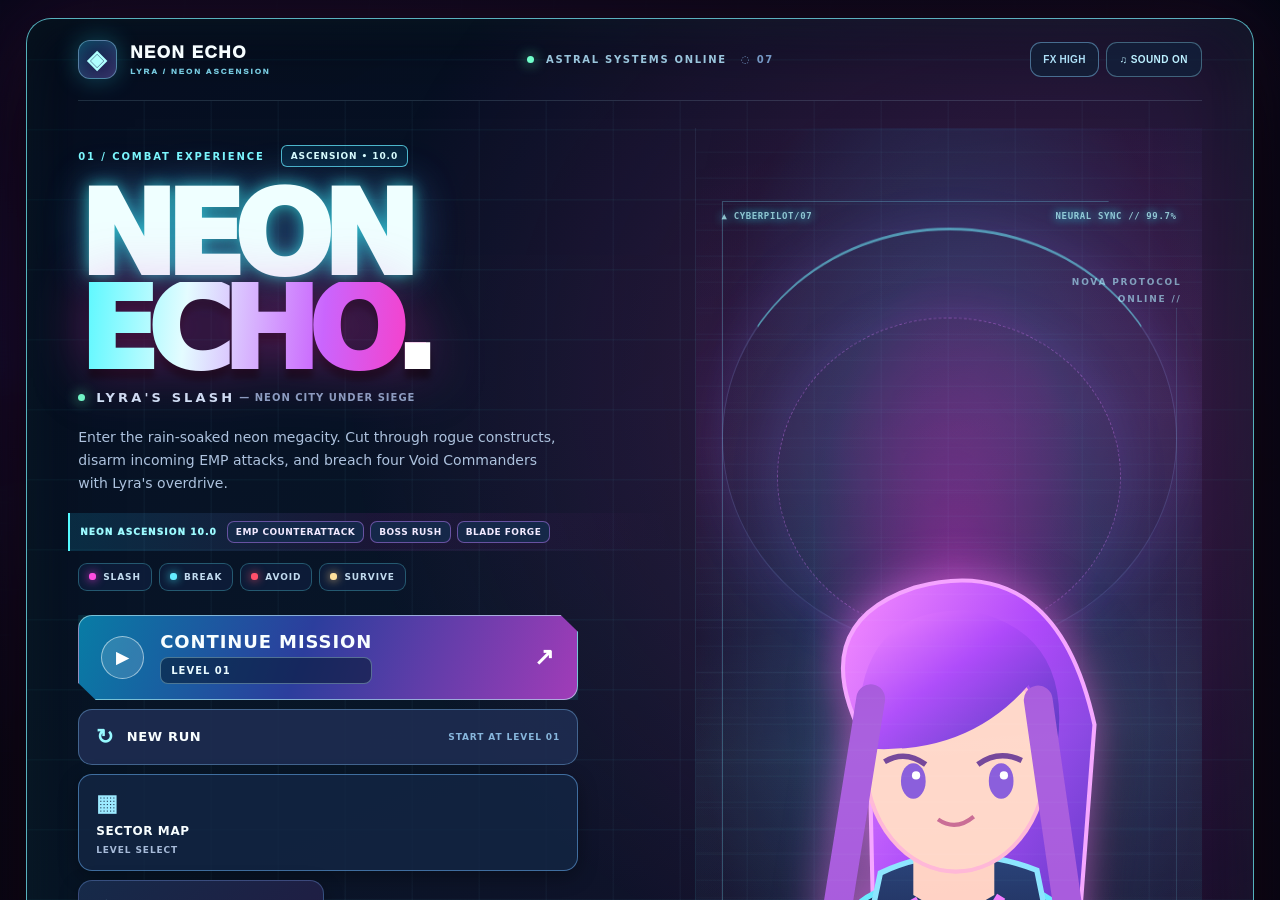
==== commit 6188f3d9: "Sync NEON ASCENSION v10 visual overhaul, animated target sigils and boss EMP counterattack" ====
--- a/boss-shield-v46.html
+++ b/boss-shield-v46.html
@@ -1,5 +1,5 @@
 <!doctype html>
-<html lang="en"><head><meta charset="utf-8"><meta name="viewport" content="width=device-width,initial-scale=1,maximum-scale=1,viewport-fit=cover,user-scalable=no,interactive-widget=resizes-content"><meta name="theme-color" content="#050b1d"><meta name="apple-mobile-web-app-capable" content="yes"><meta name="apple-mobile-web-app-status-bar-style" content="black-translucent"><title>NEON ECHO — Lyra's Slash — CYBERPUNK REFORGED v9.0</title>
+<html lang="en"><head><meta charset="utf-8"><meta name="viewport" content="width=device-width,initial-scale=1,maximum-scale=1,viewport-fit=cover,user-scalable=no,interactive-widget=resizes-content"><meta name="theme-color" content="#050b1d"><meta name="apple-mobile-web-app-capable" content="yes"><meta name="apple-mobile-web-app-status-bar-style" content="black-translucent"><title>NEON ECHO — Lyra's Slash — NEON ASCENSION v10.0</title>
 <style>
 :root{--pink:#ff36d9;--cyan:#55f8ff;--gold:#ffd270;--bg:#080617}*{box-sizing:border-box}html,body{height:100%;margin:0;overflow:hidden;background:#04030c;color:white;font-family:Arial,Helvetica,sans-serif;touch-action:none}canvas{display:block;position:absolute;inset:0;width:100%;height:100%;touch-action:none}#ui{position:absolute;inset:0;pointer-events:none;user-select:none}button{cursor:pointer;font:inherit;color:#fff;border:1px solid #b94af3;background:linear-gradient(120deg,#4a146c,#1a123e);padding:12px 19px;letter-spacing:.12em;font-weight:900;text-transform:uppercase;box-shadow:0 0 20px #a91ffb44,inset 0 0 12px #f24ce933}button:hover{border-color:var(--cyan);box-shadow:0 0 24px #58eaff77}button:disabled{opacity:.35;cursor:not-allowed}#top{display:flex;justify-content:space-between;align-items:flex-start;gap:8px;padding:calc(10px + env(safe-area-inset-top)) max(10px,2.5vw) 0}.stat{min-width:125px;text-align:center;background:linear-gradient(140deg,#3a0e59e8,#09091cde);clip-path:polygon(0 0,100% 0,100% 85%,92% 100%,8% 100%,0 85%);border-top:3px solid #e74fff;padding:8px 10px 15px;filter:drop-shadow(0 0 12px #bb17fa)}.stat label{font-size:clamp(11px,2vw,22px);letter-spacing:.16em;display:block;font-weight:1000;text-shadow:2px 2px #65005e}.stat strong{font-size:clamp(21px,4vw,43px);display:block;line-height:1.1;color:#ffc378;text-shadow:2px 3px #b92919,0 0 14px #ff682e;font-variant-numeric:tabular-nums}.center{width:min(43vw,460px);text-align:center}.meter{height:12px;border:2px solid #9e38da;background:#100c27;box-shadow:0 0 14px #e84bff88;overflow:hidden}.meter>div{height:100%;width:0%;background:linear-gradient(90deg,#9828fd,#46ecdb,#f3ffe8);transition:width .15s}.center .sub{font-size:clamp(10px,1.55vw,17px);margin-top:9px;letter-spacing:.16em;color:#80ffff;text-shadow:0 0 9px #14eafa;font-weight:bold}.bottom{position:absolute;bottom:calc(14px + env(safe-area-inset-bottom));left:12px;right:12px;display:flex;align-items:flex-end;justify-content:space-between;gap:10px}.health{width:min(46vw,340px);font-size:12px;font-weight:900;letter-spacing:.13em;color:#b9ffff}.bar{height:15px;border:1px solid #53f7ff;background:#0d1232;margin:6px 0 12px;box-shadow:0 0 12px #33dff777}.bar>div{height:100%;background:linear-gradient(90deg,#22dfca,#a5fffd);width:100%}.bar.mp{height:8px;border-color:#ef58f9}.bar.mp>div{background:linear-gradient(90deg,#bd32fc,#ff6fd4)}.bottom button{pointer-events:auto;font-size:11px;padding:10px}.overlay{position:absolute;inset:0;display:flex;align-items:center;justify-content:center;padding:15px;background:#040313aa;backdrop-filter:blur(9px);pointer-events:auto}.hidden{display:none!important}.panel{width:min(95vw,650px);max-height:89vh;overflow:auto;padding:clamp(20px,4vw,35px);background:linear-gradient(150deg,#200c38ef,#070b23f5 62%,#0c2440ef);border:2px solid #b343f8;box-shadow:0 0 55px #d424fb66,inset 0 0 45px #5b20a932;text-align:center}.panel h1{font-size:clamp(29px,7vw,57px);line-height:1.03;letter-spacing:.12em;margin:0 0 10px;color:#fff;text-shadow:0 0 8px #ff1ac4,0 0 35px #ea21ff}.panel h2{font-size:26px;letter-spacing:.14em;color:#86ffff}.panel p{color:#b9c8e6;line-height:1.55}.tag{font-size:11px;color:#7ffcff;letter-spacing:.3em;font-weight:bold;margin-bottom:15px}.actions{display:flex;flex-wrap:wrap;gap:10px;justify-content:center;margin-top:24px}.actions button{flex:1 1 130px}.wallet{color:#ffd978;font-weight:bold;letter-spacing:.11em}.shop-grid{display:grid;grid-template-columns:repeat(auto-fit,minmax(150px,1fr));gap:10px;margin:15px 0}.upgrade{padding:14px;border:1px solid #9142c5;background:#110d2b;text-align:left}.upgrade b{color:#8ef9ff}.upgrade small{display:block;min-height:40px;color:#adb6d5;margin:8px 0}.upgrade button{width:100%;font-size:11px;padding:9px 4px}.hint{font-size:12px!important;color:#90a2be!important}#warning{background:#1b0016aa;animation:alert .22s infinite alternate}#warning h1{color:#ff506b;font-size:clamp(38px,10vw,94px)}@keyframes alert{to{background:#300009dd}}#bossbar{position:absolute;top:clamp(100px,13vh,150px);left:21%;width:58%;text-align:center;display:none;color:#ff83dc;font-weight:900;letter-spacing:.17em;text-shadow:0 0 9px #ff15d4}#bossbar .meter{margin-top:6px}#bossbar .meter>div{background:linear-gradient(90deg,#f42a86,#ffb361)}#portalframe{width:100%;height:min(48vh,380px);border:1px solid var(--cyan);background:#050819}a{color:#73faff}#toast{position:absolute;left:50%;top:21%;transform:translateX(-50%);text-align:center;color:#ffeaa8;font-weight:900;letter-spacing:.15em;text-shadow:0 0 15px #ff27df;opacity:0;transition:opacity .15s;white-space:nowrap;font-size:clamp(15px,3vw,30px)}@media(max-width:550px){.stat{min-width:85px;padding:7px 4px 10px}.center{width:35vw}.center .sub{font-size:9px}.bottom{bottom:calc(8px + env(safe-area-inset-bottom))}.health{width:48vw}.bottom button{font-size:10px;padding:9px 8px}}
 <style>
@@ -879,6 +879,51 @@
  #menu #continueBtn:before{animation-duration:5s}
 }
 @media(prefers-reduced-motion:reduce){#warning h1,#menu #continueBtn:before,.bottom #pulse{animation:none!important}}
+</style><style id="neon-ascension-v10">
+:root{--v10-aqua:#6ffeff;--v10-hotpink:#fb56d2;--v10-orange:#ffb46c}
+#menu .v7-shell{background:linear-gradient(153deg,#060e20f7,#081729f5 47%,#240b32f1)!important;border-color:#77faffb0!important;box-shadow:0 35px 105px #000e,0 0 90px #ea35a62b,inset 0 0 50px #4ddcf817!important}
+#menu .v7-title>span{color:#efffff!important;text-shadow:0 0 16px #3afcffb0,0 0 44px #2c6ce952!important}
+#menu .v7-title strong{background:linear-gradient(95deg,#52f8ff,#e4fcff 31%,#ca65fd 70%,#ff39c1)!important;-webkit-background-clip:text!important;background-clip:text!important}
+#menu .v7-portrait:after{content:'';position:absolute;inset:0;pointer-events:none;background:linear-gradient(175deg,transparent 3%,#ff57e910 30%,transparent 47%,#75fbff10 59%,transparent 88%),repeating-linear-gradient(0deg,#69faff07 0 1px,transparent 2px 26px);mix-blend-mode:screen}
+#menu .v7-portrait-glow{background:radial-gradient(ellipse at 51% 44%,#ef4aff5b 0%,#20bdf525 39%,transparent 72%)!important}
+#menu .v7-portrait svg{filter:drop-shadow(0 0 22px #f078ffac) drop-shadow(14px 24px 19px #0009)!important}
+#menu .v7-build{color:#dcffff!important;background:#089aca25!important;border:1px solid #67edffbc!important}
+#menu .v7-brand .v7-mark{color:#afffff!important;background:linear-gradient(145deg,#073452,#321c57)!important}
+#menu .v8-feature-banner{border-left-color:#55faff!important;background:linear-gradient(90deg,#1ab5e42a,#e42fe016,transparent)!important}
+#menu .v8-feature-banner strong{color:#9cfaff!important}
+#menu .v8-feature-banner span{background:#152b4ce3!important;border-color:#c17eff7b!important;color:#f1e9ff!important}
+#menu .v7-navcard{box-shadow:inset 0 0 22px #3379ad28,0 0 17px #dd4aff16!important}
+#menu .v7-hero:before{content:"";position:absolute;inset:0;background:repeating-linear-gradient(90deg,transparent 0 65px,#79dfff09 66px 67px);pointer-events:none;z-index:0}
+#menu .v7-hero>*{z-index:1}
+#warning{isolation:isolate;overflow:hidden}
+#warning .v10-boss-intro-art{position:absolute;left:50%;top:45%;transform:translate(-50%,-50%);width:min(78vw,630px);aspect-ratio:1;z-index:-1;pointer-events:none;opacity:.68;filter:drop-shadow(0 0 35px #ff4d95bb)}
+#warning .v10-rune-outer{position:absolute;inset:12%;border:5px solid #ff3b80b8;border-radius:50%;border-left-color:transparent;border-bottom-color:#63fffdd0;box-shadow:inset 0 0 40px #ff398b35,0 0 55px #ff336f43;animation:v10RuneSpin 8s linear infinite}
+#warning .v10-rune-outer:before{content:"";position:absolute;inset:10%;border:2px dashed #8afcff9e;border-radius:50%;animation:v10RuneSpin 8s linear infinite reverse}
+#warning .v10-rune-inner{position:absolute;left:50%;top:50%;transform:translate(-50%,-50%);color:#ffb4e1;font:bold clamp(150px,36vw,330px)/1 system-ui;text-shadow:0 0 70px #ff2994;animation:v10RuneHeartbeat 1s ease-in-out infinite alternate}
+#warning .v10-rune-rays{position:absolute;inset:-11%;background:repeating-conic-gradient(from 0deg,#f94a7d3a 0 4deg,transparent 5deg 17deg);border-radius:50%;mask-image:radial-gradient(circle,transparent 30%,#000 57%,transparent 66%);animation:v10RuneSpin 36s linear infinite}
+#warning>div:nth-child(2){z-index:2;position:relative;background:#0a051996;border-top:2px solid #ff7c9b;border-bottom:2px solid #ff7c9b;backdrop-filter:blur(5px);padding:22px!important;box-shadow:0 0 68px #fc2e7575}
+#warning h1{font-size:clamp(47px,9vw,113px)!important;letter-spacing:-.045em!important}
+#warning .v8-warning-attack{color:#e8fbff!important;text-shadow:0 0 15px #65eaff!important}
+#bossHint{border-color:#86efffff!important;letter-spacing:.02em!important}
+#v10EmpIndicator{position:absolute;left:50%;top:clamp(160px,23%,215px);transform:translateX(-50%);min-width:195px;max-width:90vw;text-align:center;z-index:12;pointer-events:none;padding:12px 17px;background:linear-gradient(105deg,#430f32ec,#35152dec);border:1px solid #ffb06bd4;clip-path:polygon(0 0,95% 0,100% 16%,100% 100%,5% 100%,0 84%);box-shadow:0 0 25px #ff65458f;animation:v10Alarm .66s ease-in-out infinite alternate}
+#v10EmpIndicator strong{display:block;font:1000 clamp(13px,2.3vw,19px) system-ui;color:#ffbc83;letter-spacing:.14em}
+#v10EmpIndicator span{display:block;margin-top:5px;color:#fff0d7;font:900 10px system-ui;letter-spacing:.09em}
+#v10EmpIndicator b{color:#ff7b64;margin-left:6px}
+#v9Frame{opacity:.78}
+#arcadeFeedback strong{font-weight:1000;filter:drop-shadow(0 0 14px #69faffb0)}
+#lyraChibi span{background:#051b36f0!important;border-color:#86faff8f!important;color:#bffeff!important}
+#lyraMoment .lyraMomentGlow{background:radial-gradient(ellipse at 70% 47%,#d326d78f 0%,#248ff85a 36%,transparent 70%)!important}
+@keyframes v10RuneSpin{to{transform:rotate(360deg)}}
+@keyframes v10RuneHeartbeat{to{opacity:.72;filter:brightness(1.4);transform:translate(-50%,-50%) scale(1.07)}}
+@keyframes v10Alarm{to{box-shadow:0 0 45px #ff925cb8;filter:brightness(1.26)}}
+@media(max-width:600px){
+#v10EmpIndicator{top:clamp(152px,21%,184px);min-width:185px;padding:8px 11px}
+#v10EmpIndicator span{font-size:9px}
+#warning .v10-boss-intro-art{width:115vw}
+#warning .v10-rune-outer{border-width:3px}
+#menu .v7-portrait svg{filter:drop-shadow(0 0 12px #db7aff90)!important}
+}
+@media(prefers-reduced-motion:reduce){#warning .v10-rune-outer,#warning .v10-rune-outer:before,#warning .v10-rune-inner,#warning .v10-rune-rays,#v10EmpIndicator{animation:none!important}}
 </style></head><body><svg xmlns="http://www.w3.org/2000/svg" style="position:absolute;width:0;height:0;overflow:hidden" aria-hidden="true"><defs>
 <linearGradient id="lyraHair" x2="1" y2="1"><stop stop-color="#f78cff"/><stop offset=".43" stop-color="#ae48fa"/><stop offset="1" stop-color="#482cb5"/></linearGradient><linearGradient id="lyraSuit" x2="0" y2="1"><stop stop-color="#273c75"/><stop offset="1" stop-color="#11142f"/></linearGradient>
 <symbol id="lyraChibiArt" viewBox="0 0 200 240"><path d="M48 76Q10 18 91 9Q163 -7 178 74L169 171Q139 193 117 164L52 167Z" fill="url(#lyraHair)" stroke="#e698ff" stroke-width="4"/><path d="M72 166L52 205Q48 230 68 230H151Q170 226 152 204L129 165" fill="url(#lyraSuit)" stroke="#72eaff" stroke-width="4"/><path d="M86 180L109 212L132 178" fill="none" stroke="#f389fa" stroke-width="8"/><path d="M70 224L65 235M137 224L145 235" stroke="#6deeff" stroke-width="12" stroke-linecap="round"/><ellipse cx="110" cy="111" rx="62" ry="65" fill="#ffd5c6" stroke="#ffbad6" stroke-width="3"/><path d="M44 93Q28 23 105 18Q174 22 176 95Q156 77 150 60Q100 101 44 93" fill="url(#lyraHair)"/><path d="M69 117Q83 103 96 118M124 118Q138 103 151 117" fill="none" stroke="#6b3c88" stroke-width="5" stroke-linecap="round"/><ellipse cx="84" cy="125" rx="9" ry="14" fill="#9f61e9"/><ellipse cx="138" cy="125" rx="9" ry="14" fill="#9f61e9"/><circle cx="87" cy="121" r="3" fill="#fff"/><circle cx="141" cy="121" r="3" fill="#fff"/><path d="M103 145Q111 152 120 145" stroke="#b95b8e" stroke-width="3" fill="none"/><ellipse cx="61" cy="145" rx="12" ry="6" fill="#ff92ab" opacity=".5"/><ellipse cx="157" cy="145" rx="12" ry="6" fill="#ff92ab" opacity=".5"/><path d="M47 82L35 161M170 82L183 163" stroke="#c770f5" stroke-width="16" stroke-linecap="round"/><path d="M76 200L109 222L143 200" fill="none" stroke="#72eeff" stroke-width="3"/></symbol>
@@ -892,7 +937,7 @@
   </div>
   <div class="v7-hud-combo"><small>⚡ CHAIN COMBO</small><strong id="combo">0000</strong><span id="comboTier">BUILD YOUR STREAK</span></div>
 </div>
-<div id="missionTrack" class="hidden"><small>DAILY CONTRACT</small><strong id="missionTrackTitle">SLICE PROTOCOL</strong><span id="missionTrackStatus">0 / 35</span><div class="v8-mission-meter"><i id="missionTrackFill"></i></div></div><div id="feverStatus" class="hidden">✦ FEVER ACTIVE <span id="feverSeconds">7.0s</span></div>
+<div id="missionTrack" class="hidden"><small>DAILY CONTRACT</small><strong id="missionTrackTitle">SLICE PROTOCOL</strong><span id="missionTrackStatus">0 / 35</span><div class="v8-mission-meter"><i id="missionTrackFill"></i></div></div><div id="v10EmpIndicator" class="hidden" role="status"><strong>⚠ EMP BREACH</strong><span>SLASH THE ORANGE NODE <b id="v10EmpTime">3.2s</b></span></div><div id="feverStatus" class="hidden">✦ FEVER ACTIVE <span id="feverSeconds">7.0s</span></div>
 <div id="arcadeFeedback" class="hidden" aria-live="off"><strong id="arcadeFeedbackTitle">NICE SLICE</strong><span id="arcadeFeedbackSub">COMBO BOOST</span></div><div id="arenaHeading" class="hidden"><span id="arenaHeadingKicker">SECTOR START</span><strong id="arenaHeadingTitle">LEVEL 01</strong><small id="arenaHeadingSub">STAY SHARP · STAY ALIVE</small></div><div id="dangerFrame" aria-hidden="true"></div><div id="v9Scan" aria-hidden="true"></div><div id="v9Frame" aria-hidden="true"><span>ASTRA // NEON REACTOR</span><span>01 — PILOT SYNC</span></div><div id="skillCallout" class="hidden">TAP PULSE TO BREAK SHIELD <span>↓</span></div><div id="bossHint" class="hidden" role="status" aria-live="off"></div><div id="bossbar">RIFT SOVEREIGN<div class="meter"><div id="bosshealth"></div></div></div><div id="toast"></div><div class="bottom v7-bottom">
   <div class="health v7-vitals">
     <div class="v7-bar-label"><span>◉ HULL INTEGRITY</span><strong id="hptext">100 / 100</strong></div>
@@ -905,17 +950,17 @@
 <div id="lyraChibi" aria-hidden="true"><svg viewBox="0 0 200 240"><use href="#lyraChibiArt"/></svg><span>LYRA // COMMS</span></div><div id="lyraMoment" class="hidden" aria-hidden="true"><div class="lyraMomentGlow"></div><svg viewBox="0 0 280 510"><use href="#lyraFullArt"/></svg><div class="lyraMomentCopy"><small>LYRA // UNIT 07</small><strong id="lyraMomentTitle">NOVA PULSE!</strong><span id="lyraMomentSubtitle">OVERDRIVE ACTIVATED</span></div></div><section id="menu" class="overlay">
 <div class="v7-shell">
   <header class="v7-masthead">
-    <div class="v7-brand"><span class="v7-mark">◈</span><span>NEON ECHO<small>LYRA / CYBERPUNK REFORGED</small></span></div>
+    <div class="v7-brand"><span class="v7-mark">◈</span><span>NEON ECHO<small>LYRA / NEON ASCENSION</small></span></div>
     <div class="v7-mast-center"><i></i> ASTRAL SYSTEMS ONLINE <span>◌ 07</span></div>
     <div class="v8-mast-actions"><button id="fxToggle" aria-label="Toggle performance mode" title="Switch between high and lite visual effects">FX HIGH</button><button id="audioToggle" aria-label="Toggle sound" title="Toggle sound effects">♫ SOUND ON</button></div>
   </header>
   <div class="v7-hero">
     <div class="v7-main">
-      <div class="v7-eyebrow"><span>01 / COMBAT EXPERIENCE</span><span class="v7-build">CYBERPUNK • 9.0</span></div>
+      <div class="v7-eyebrow"><span>01 / COMBAT EXPERIENCE</span><span class="v7-build">ASCENSION • 10.0</span></div>
       <h1 class="v7-title"><span>NEON</span><strong>ECHO<span class="v7-dot">.</span></strong></h1>
-      <div class="v7-subtitle"><i></i> LYRA'S SLASH <span>— AN ARCADE ODYSSEY</span></div>
-      <p class="v7-description">Enter the rain-soaked neon megacity. Cut through rogue constructs, break the four Void Commanders, and ignite Lyra’s full-spectrum overdrive.</p>
-      <div class="v8-feature-banner"><strong>CYBERPUNK REFORGED 9.0</strong><span>BOSS RUSH</span><span>DAILY CONTRACTS</span><span>BLADE FORGE</span></div><div class="v7-rule-row"><span><i class="v7-rule-magenta"></i> SLASH</span><span><i class="v7-rule-cyan"></i> BREAK</span><span><i class="v7-rule-red"></i> AVOID</span><span><i class="v7-rule-gold"></i> SURVIVE</span></div>
+      <div class="v7-subtitle"><i></i> LYRA'S SLASH <span>— NEON CITY UNDER SIEGE</span></div>
+      <p class="v7-description">Enter the rain-soaked neon megacity. Cut through rogue constructs, disarm incoming EMP attacks, and breach four Void Commanders with Lyra's overdrive.</p>
+      <div class="v8-feature-banner"><strong>NEON ASCENSION 10.0</strong><span>EMP COUNTERATTACK</span><span>BOSS RUSH</span><span>BLADE FORGE</span></div><div class="v7-rule-row"><span><i class="v7-rule-magenta"></i> SLASH</span><span><i class="v7-rule-cyan"></i> BREAK</span><span><i class="v7-rule-red"></i> AVOID</span><span><i class="v7-rule-gold"></i> SURVIVE</span></div>
       <div class="v7-actions">
         <button id="continueBtn" class="v7-continue"><span class="v7-play-icon">▶</span><span class="v7-btn-copy"><strong>CONTINUE MISSION</strong><small id="continueInfo">LEVEL 01</small></span><span class="v7-next">↗</span></button>
         <button id="start" class="v7-newrun"><span>↻</span><strong>NEW RUN</strong><small>START AT LEVEL 01</small></button>
@@ -939,10 +984,10 @@
     <div class="v7-career-stat v7-career-wallet"><small>AVAILABLE STARDUST</small><strong class="wallet" id="wallet">✦ 0</strong></div>
     <div class="v7-career-status"><span class="v7-blink"></span> PILOT READY</div>
   </section>
-  <footer class="v7-footer"><span>DESIGNED FOR ONE-THUMB ARCADE PLAY</span><span>TAP TARGETS · CHAIN SLASHES · BREAK SHIELDS</span><span>CYBERPUNK REFORGED 9.0</span></footer>
+  <footer class="v7-footer"><span>DESIGNED FOR ONE-THUMB ARCADE PLAY</span><span>TAP TARGETS · CHAIN SLASHES · BREAK SHIELDS</span><span>NEON ASCENSION 10.0</span></footer>
 </div>
 </section>
-<section id="levels" class="overlay hidden"><div class="panel levels-panel v7-levels"><div class="tag">◈ MISSION ARCHIVE / CAMPAIGN</div><h2>SECTOR MAP</h2><p>Every defeated boss permanently unlocks the next sector. Select any cleared or available sector to deploy.</p><div id="levelGrid" class="level-grid"></div><div class="actions"><button id="levelsBack">← RETURN TO COMMAND DECK</button></div></div></section><section id="howto" class="overlay hidden"><div class="panel tutorial-panel"><div class="tag">QUICK START / 30 SECONDS</div><h2>HOW TO PLAY</h2><p>Tap a target for a precise hit, or drag your finger through groups. Avoid screen edges on iPhone. A 12-hit combo triggers Fever, and late slashes earn Perfect Cut bonuses.</p><div class="tutorial-grid"><div><b class="pink">◇ PINK CUBES</b><span>Slash for points and combos.</span></div><div><b class="cyan">▣ BLUE ARMOR</b><span>Break its armor with repeated hits.</span></div><div><b class="green">● GREEN ORBS</b><span>Restore health or energy.</span></div><div><b class="red">✹ RED BOMBS</b><span>Avoid touching them with your blade.</span></div></div><p><strong>New threats:</strong> gold prisms grant energy, orange splitters create two more cubes, violet phasers dodge, and orange chargers rush. Lyra Pulse clears incoming hazards—including bombs—for its full animation.</p><p><strong>Boss protocol:</strong> build Overdrive and use PULSE to break the shield. Slash the exposed core. Try Boss Rush for four different commanders. Press Space on desktop.</p><div class="actions"><button id="tutorialPlay">▶ START PLAYING</button><button id="tutorialBack">BACK TO MENU</button></div><label class="tutorial-check"><input type="checkbox" id="skipTutorial" checked> Show tutorial only once</label></div></section><section id="shop" class="overlay hidden"><div class="panel v7-shop">
+<section id="levels" class="overlay hidden"><div class="panel levels-panel v7-levels"><div class="tag">◈ MISSION ARCHIVE / CAMPAIGN</div><h2>SECTOR MAP</h2><p>Every defeated boss permanently unlocks the next sector. Select any cleared or available sector to deploy.</p><div id="levelGrid" class="level-grid"></div><div class="actions"><button id="levelsBack">← RETURN TO COMMAND DECK</button></div></div></section><section id="howto" class="overlay hidden"><div class="panel tutorial-panel"><div class="tag">QUICK START / 30 SECONDS</div><h2>HOW TO PLAY</h2><p>Tap a target for a precise hit, or drag your finger through groups. Avoid screen edges on iPhone. A 12-hit combo triggers Fever, and late slashes earn Perfect Cut bonuses.</p><div class="tutorial-grid"><div><b class="pink">◇ PINK CUBES</b><span>Slash for points and combos.</span></div><div><b class="cyan">▣ BLUE ARMOR</b><span>Break its armor with repeated hits.</span></div><div><b class="green">● GREEN ORBS</b><span>Restore health or energy.</span></div><div><b class="red">✹ RED BOMBS</b><span>Avoid touching them with your blade.</span></div></div><p><strong>New threats:</strong> gold prisms grant energy, orange splitters create two more cubes, violet phasers dodge, and orange chargers rush. Lyra Pulse clears incoming hazards—including bombs—for its full animation.</p><p><strong>Boss protocol:</strong> build Overdrive and use PULSE to break the shield. Slash the exposed core. Slash the glowing EMP node before its countdown reaches zero to avoid a direct hit. Try Boss Rush for four commanders. Press Space on desktop.</p><div class="actions"><button id="tutorialPlay">▶ START PLAYING</button><button id="tutorialBack">BACK TO MENU</button></div><label class="tutorial-check"><input type="checkbox" id="skipTutorial" checked> Show tutorial only once</label></div></section><section id="shop" class="overlay hidden"><div class="panel v7-shop">
   <div class="tag">◈ LYRA DIVISION / SYSTEM UPGRADES</div>
   <h2>THE ARMORY <span class="v7-armory-glyph">✦</span></h2>
   <p>Invest Stardust in permanent upgrades. Every sector you unlock stays unlocked—even after a failed run.</p>
@@ -958,7 +1003,7 @@
 <div class="actions"><button id="missionsBack">← RETURN TO COMMAND DECK</button></div>
 </div></section>
 <section id="paused" class="overlay hidden"><div class="panel"><h2>MISSION PAUSED</h2><p>Your run is safe. Tap resume to continue slashing.</p><div class="actions"><button id="resume">▶ RESUME</button><button id="quitPause">QUIT TO HUB</button></div></div></section>
-<section id="warning" class="overlay hidden"><div style="text-align:center"><div class="tag">HOSTILE SIGNATURE DETECTED</div><h1>⚠ WARNING ⚠</h1><h2 id="warninglabel">RIFT SOVEREIGN</h2><p id="warningAttack" class="v8-warning-attack">RADIAL ATTACKS · BREAK THE SHIELD WITH PULSE</p><div class="v8-warning-progress"><i></i></div></div></section>
+<section id="warning" class="overlay hidden"><div class="v10-boss-intro-art" aria-hidden="true"><div class="v10-rune-outer"></div><div class="v10-rune-inner">◈</div><div class="v10-rune-rays"></div></div><div style="text-align:center"><div class="tag">HOSTILE SIGNATURE DETECTED</div><h1>⚠ WARNING ⚠</h1><h2 id="warninglabel">RIFT SOVEREIGN</h2><p id="warningAttack" class="v8-warning-attack">RADIAL ATTACKS · SHIELD BREACH REQUIRED</p><div class="v8-warning-progress"><i></i></div></div></section>
 <section id="end" class="overlay hidden"><div class="panel"><div class="tag" id="endtag">SIGNAL LOST</div><h1 id="endtitle">GAME OVER</h1><h2 id="endstats"></h2><p id="endmessage"></p><div class="wallet" id="endreward"></div><div class="actions"><button id="again">RETRY</button><button id="endshop">ARMORY</button><button id="home">HUB</button></div></div></section>
 <script>
 'use strict';
@@ -1062,7 +1107,7 @@
 let arcadeFeedbackUntil=0,arenaHeadingUntil=0,arenaHeadingPending=0;
 function comboAnnouncement(title,sub,duration=1){const box=$('arcadeFeedback');$('arcadeFeedbackTitle').textContent=title;$('arcadeFeedbackSub').textContent=sub;box.classList.remove('hidden');arcadeFeedbackUntil=clock+duration}
 function sectorAnnouncement(level){$('arenaHeadingKicker').textContent='SECTOR '+String(level).padStart(2,'0')+' // ONLINE';$('arenaHeadingTitle').textContent='LEVEL '+String(level).padStart(2,'0');$('arenaHeadingSub').textContent=['ENTER THE RIFT','THROUGH THE BLOOD NEBULA','BEYOND THE ICE STORM','THE GOLDEN VOID'][(level-1)%4]+' · DEFEAT THE BOSS';$('arenaHeading').classList.remove('hidden');arenaHeadingUntil=clock+1.65}
-function resetRun(startLevel=1){startLevel=Math.max(1,Math.min(save.highestUnlocked,Math.floor(Number(startLevel)||1)));Object.assign(game,{mode:'play',level:startLevel,score:0,combo:0,hp:100+(save.hull-1)*25,maxHp:100+(save.hull-1)*25,mp:0,progress:0,elapsed:0,spawnTimer:2.0,boss:null,bossShots:0,warning:0,shake:0,levelQuota:18+startLevel*5,earned:0,runHits:0,misses:0,pulseUntil:0,feverUntil:0,lastPerfectAt:0,stageDamage:0,stageMisses:0,bossRush:false,rushRound:0,lastRush:false});for(const e of entities)e.active=false;for(const p of particles)p.active=false;pointer.trail.length=0;pointer.down=false;$('pause').textContent='Ⅱ';updateHUD();show('');sectorAnnouncement(startLevel);sound('ui')}
+function resetRun(startLevel=1){startLevel=Math.max(1,Math.min(save.highestUnlocked,Math.floor(Number(startLevel)||1)));Object.assign(game,{mode:'play',level:startLevel,score:0,combo:0,hp:100+(save.hull-1)*25,maxHp:100+(save.hull-1)*25,mp:0,progress:0,elapsed:0,spawnTimer:2.0,boss:null,bossShots:0,warning:0,shake:0,levelQuota:18+startLevel*5,earned:0,runHits:0,misses:0,pulseUntil:0,feverUntil:0,lastPerfectAt:0,stageDamage:0,stageMisses:0,bossRush:false,rushRound:0,lastRush:false,bossAttack:null,bossAttackNext:5.2,disarms:0});for(const e of entities)e.active=false;for(const p of particles)p.active=false;pointer.trail.length=0;pointer.down=false;$('pause').textContent='Ⅱ';updateHUD();show('');sectorAnnouncement(startLevel);sound('ui')}
 let lyraMomentEnd=0;function showLyraMoment(title,sub,duration){$('lyraMomentTitle').textContent=title;$('lyraMomentSubtitle').textContent=sub;lyraMomentEnd=clock+duration;$('lyraMoment').classList.toggle('pulse-scene',title==='NOVA PULSE!');$('lyraMoment').classList.remove('hidden')}
 function show(id){$('lyraChibi').classList.toggle('hidden',!!id);if(id)$('lyraMoment').classList.add('hidden');for(const name of ['menu','levels','howto','shop','side','missions','warning','end','paused'])$(name).classList.toggle('hidden',name!==id);const gameplayVisible=!id;$('ui').classList.toggle('hidden',!gameplayVisible);$('ui').setAttribute('aria-hidden',String(!gameplayVisible));$('bossbar').style.display=gameplayVisible&&game.boss?'block':'none'}
 function popup(message){$('toast').textContent=message;$('toast').style.opacity=1;game.toastTime=1.3}
@@ -1090,18 +1135,81 @@
 }
 
 function startBossRush(){resetRun(1);game.bossRush=true;game.rushRound=1;game.level=1;game.mp=20;for(const e of entities)e.active=false;arenaHeadingUntil=0;arenaHeadingPending=0;$('arenaHeading').classList.add('hidden');enterWarning()}
-function advanceRush(){game.rushRound++;game.feverUntil=0;game.pulseUntil=0;for(const e of entities)e.active=false;game.boss=null;game.hp=Math.min(game.maxHp,game.hp+20);if(game.rushRound>4){game.mode='end';game.bossRush=false;game.lastRush=true;const bonus=450+Math.min(450,Math.floor(game.score/100));save.stardust+=game.earned+bonus;save.bestRush=Math.max(Number(save.bestRush)||0,game.score);save.best=Math.max(Number(save.best)||0,game.score);persist();$('endtag').textContent='COMMANDERS DEFEATED / FOUR OF FOUR';$('endtitle').textContent='BOSS RUSH CLEARED';$('endstats').textContent='4 COMMANDERS · SCORE '+game.score.toLocaleString();$('endmessage').textContent='Lyra conquered all four enemy commanders. Best Boss Rush: '+save.bestRush.toLocaleString();$('endreward').textContent='✦ '+(game.earned+bonus).toLocaleString()+' STARDUST EARNED';show('end');sound('boss');return}game.level=game.rushRound;game.mp=Math.min(100,game.mp+45);game.spawnTimer=1.1;enterWarning();comboAnnouncement('COMMANDER DEFEATED','ROUND '+game.rushRound+' / 4',1.3)}
-function enterWarning(){game.mode='warning';game.warning=3.1;game.boss=null;$('warninglabel').textContent=['RIFT SOVEREIGN','VOID HARBINGER','CHROME LEVIATHAN','ECHO TYRANT'][(game.level-1)%4];$('warningAttack').textContent=['RADIAL SWARM · PULSE BREAKS SHIELD','PHASING FOES · TIME YOUR SLASH','ARMORED BARRAGE · STRIKE REPEATEDLY','SPLITTER SWARM · WATCH THE FRAGMENTS'][(game.level-1)%4]+' · ★ NO MERCY';show('warning');sound('boss')}
-function beginBoss(){game.mode='play';const hp=25+game.level*9,kind=(game.level-1)%4;game.boss={hp,maxHp:hp,x:W/2,y:H*.30,t:0,cool:0,phase:0,kind,attackPhase:0,shieldDown:0,shieldCooldown:0,hintCooldown:0,name:$('warninglabel').textContent};show('');$('bossbar').firstChild.textContent=game.boss.name;popup('BOSS PROTOCOL · BREAK THE SHIELD WITH PULSE!');comboAnnouncement(['RIFT SPIRAL','PHANTOM PHASE','IRON BULWARK','ECHO FRACTURE'][kind],['RADIAL BURST','WARPING ENEMIES','ARMORED BARRAGE','SPLITTER SWARM'][kind],2.1)}
-function levelUp(){if(game.bossRush){advanceRush();return}const clearedLevel=game.level,prevStars=Number(save.stars[clearedLevel])||0,newStars=game.stageMisses===0&&game.stageDamage===0?3:game.stageMisses<=2&&game.stageDamage<=35?2:1;save.stars[clearedLevel]=Math.max(prevStars,newStars);const rankBonus=Math.max(0,newStars-prevStars)*35;const nextLevel=game.level+1;const firstClear=nextLevel>save.highestUnlocked;const award=(firstClear?100+game.level*35:25+game.level*6)+rankBonus;save.stardust+=award;save.best=Math.max(save.best,game.score);save.highestUnlocked=Math.max(save.highestUnlocked,nextLevel);save.checkpoint=nextLevel;persist();game.level++;game.progress=0;game.levelQuota=18+game.level*5;game.hp=Math.min(game.maxHp,game.hp+12);game.mp=Math.min(100,game.mp+20);for(const e of entities)e.active=false;game.boss=null;game.mode='play';game.spawnTimer=3.6;game.feverUntil=0;game.stageDamage=0;game.stageMisses=0;show('');arenaHeadingPending=clock+3.12;showLyraMoment('SECTOR CLEAR · '+('★'.repeat(newStars)),'+'+award+' STARDUST · LEVEL '+game.level+' UNLOCKED',3.1);popup('LEVEL '+game.level+' · +'+award+' STARDUST');sound('level')}
-function finish(){const rush=game.bossRush;if(rush){game.lastRush=true;save.bestRush=Math.max(Number(save.bestRush)||0,game.score)}game.feverUntil=0;game.pulseUntil=0;game.mode='end';game.bossRush=false;game.boss=null;save.stardust+=game.earned;save.best=Math.max(save.best,game.score);persist();$('endtag').textContent=rush?'BOSS RUSH · COMMANDER '+game.rushRound+'/4':'LYRA // MISSION REPORT';$('endtitle').textContent=rush?'BOSS RUSH FAILED':'SIGNAL LOST';$('endstats').textContent='SCORE '+game.score.toLocaleString()+' · LEVEL '+game.level;$('endmessage').textContent=(rush?'Commanders reached: '+game.rushRound+' / 4 · ':'')+'Targets sliced: '+game.runHits+' · Missed: '+game.misses+' · Best: '+save.best.toLocaleString();$('endreward').textContent='✦ +'+game.earned+' STARDUST BANKED';show('end')}
+function advanceRush(){game.bossAttack=null;game.rushRound++;game.feverUntil=0;game.pulseUntil=0;for(const e of entities)e.active=false;game.boss=null;game.hp=Math.min(game.maxHp,game.hp+20);if(game.rushRound>4){game.mode='end';game.bossRush=false;game.lastRush=true;const bonus=450+Math.min(450,Math.floor(game.score/100));save.stardust+=game.earned+bonus;save.bestRush=Math.max(Number(save.bestRush)||0,game.score);save.best=Math.max(Number(save.best)||0,game.score);persist();$('endtag').textContent='COMMANDERS DEFEATED / FOUR OF FOUR';$('endtitle').textContent='BOSS RUSH CLEARED';$('endstats').textContent='4 COMMANDERS · SCORE '+game.score.toLocaleString();$('endmessage').textContent='Lyra conquered all four enemy commanders. Best Boss Rush: '+save.bestRush.toLocaleString();$('endreward').textContent='✦ '+(game.earned+bonus).toLocaleString()+' STARDUST EARNED';show('end');sound('boss');return}game.level=game.rushRound;game.mp=Math.min(100,game.mp+45);game.spawnTimer=1.1;enterWarning();comboAnnouncement('COMMANDER DEFEATED','ROUND '+game.rushRound+' / 4',1.3)}
+function enterWarning(){game.bossAttack=null;game.mode='warning';game.warning=3.1;game.boss=null;$('warninglabel').textContent=['RIFT SOVEREIGN','VOID HARBINGER','CHROME LEVIATHAN','ECHO TYRANT'][(game.level-1)%4];$('warningAttack').textContent=['RADIAL SWARM · PULSE BREAKS SHIELD','PHASING FOES · TIME YOUR SLASH','ARMORED BARRAGE · STRIKE REPEATEDLY','SPLITTER SWARM · WATCH THE FRAGMENTS'][(game.level-1)%4]+' · ★ NO MERCY';show('warning');sound('boss')}
+function beginBoss(){game.mode='play';const hp=25+game.level*9,kind=(game.level-1)%4;game.bossAttack=null;game.bossAttackNext=4.8;game.boss={hp,maxHp:hp,x:W/2,y:H*.30,t:0,cool:0,phase:0,kind,attackPhase:0,shieldDown:0,shieldCooldown:0,hintCooldown:0,name:$('warninglabel').textContent};show('');$('bossbar').firstChild.textContent=game.boss.name;popup('BOSS PROTOCOL · BREAK THE SHIELD WITH PULSE!');comboAnnouncement(['RIFT SPIRAL','PHANTOM PHASE','IRON BULWARK','ECHO FRACTURE'][kind],['RADIAL BURST','WARPING ENEMIES','ARMORED BARRAGE','SPLITTER SWARM'][kind],2.1)}
+function levelUp(){game.bossAttack=null;if(game.bossRush){advanceRush();return}const clearedLevel=game.level,prevStars=Number(save.stars[clearedLevel])||0,newStars=game.stageMisses===0&&game.stageDamage===0?3:game.stageMisses<=2&&game.stageDamage<=35?2:1;save.stars[clearedLevel]=Math.max(prevStars,newStars);const rankBonus=Math.max(0,newStars-prevStars)*35;const nextLevel=game.level+1;const firstClear=nextLevel>save.highestUnlocked;const award=(firstClear?100+game.level*35:25+game.level*6)+rankBonus;save.stardust+=award;save.best=Math.max(save.best,game.score);save.highestUnlocked=Math.max(save.highestUnlocked,nextLevel);save.checkpoint=nextLevel;persist();game.level++;game.progress=0;game.levelQuota=18+game.level*5;game.hp=Math.min(game.maxHp,game.hp+12);game.mp=Math.min(100,game.mp+20);for(const e of entities)e.active=false;game.boss=null;game.bossAttack=null;game.mode='play';game.spawnTimer=3.6;game.feverUntil=0;game.stageDamage=0;game.stageMisses=0;show('');arenaHeadingPending=clock+3.12;showLyraMoment('SECTOR CLEAR · '+('★'.repeat(newStars)),'+'+award+' STARDUST · LEVEL '+game.level+' UNLOCKED',3.1);popup('LEVEL '+game.level+' · +'+award+' STARDUST');sound('level')}
+function finish(){game.bossAttack=null;const rush=game.bossRush;if(rush){game.lastRush=true;save.bestRush=Math.max(Number(save.bestRush)||0,game.score)}game.feverUntil=0;game.pulseUntil=0;game.mode='end';game.bossRush=false;game.boss=null;save.stardust+=game.earned;save.best=Math.max(save.best,game.score);persist();$('endtag').textContent=rush?'BOSS RUSH · COMMANDER '+game.rushRound+'/4':'LYRA // MISSION REPORT';$('endtitle').textContent=rush?'BOSS RUSH FAILED':'SIGNAL LOST';$('endstats').textContent='SCORE '+game.score.toLocaleString()+' · LEVEL '+game.level;$('endmessage').textContent=(rush?'Commanders reached: '+game.rushRound+' / 4 · ':'')+'Targets sliced: '+game.runHits+' · Missed: '+game.misses+' · Best: '+save.best.toLocaleString();$('endreward').textContent='✦ +'+game.earned+' STARDUST BANKED';show('end')}
 function hitPlayer(damage){impactRing(W*.5,H*.64,'#ff4a78',Math.min(W,H)*.85,2);game.stageDamage=(game.stageDamage||0)+damage;comboAnnouncement('HULL BREACH','-'+damage+' HEALTH',.95);game.hitFlash=.55;game.hitStop=.065;game.hp=Math.max(0,game.hp-damage);game.combo=0;game.feverUntil=0;game.shake=Math.max(game.shake,11);sound('bad');if(game.hp<=0)finish()}
 function destroyEntity(e){e.active=false;impactRing(e.x,e.y,e.type==='armor'?'#63f5ff':e.type==='splitter'?'#ffc580':e.type==='charger'?'#ff835e':'#ff64de',Math.max(36,e.size*1.8),e.type==='armor'?2:0);if(e.type==='splitter'&&!e.splitBorn&&game.mode==='play'&&!(game.pulseUntil>clock)){for(let k=-1;k<=1;k+=2){const sx=clamp(e.x+k*24,18,W-18),sy=clamp(e.y+k*10,25,H-25);const child=makeEntity('cube',sx,sy,{splitBorn:true});if(child){child.size=21;child.pathStartX=sx;child.pathStartY=sy;child.pathEndX=clamp(sx+k*W*.15,W*.12,W*.88);child.pathEndY=clamp(sy+H*.15,H*.19,H*.83);child.pathDuration=1.5;child.pathCurve=k*15;child.age=0;child.z=.45}}spawnParticle(e.x,e.y,'#ffbd80',35,1.1);floatText(e.x,e.y,'SPLIT x2','#ffcc88')}game.combo++;game.runHits++;recordMission('slices',1);if(e.type==='armor')recordMission('armor',1);if(game.pulseUntil<=clock&&e.type!=='prism'&&e.pathDuration&&e.age/e.pathDuration>.64){game.mp=clamp(game.mp+8,0,100);giveScore(125,e.x,e.y);spawnParticle(e.x,e.y,'#ffe39a',20,1.1);if(clock-game.lastPerfectAt>1.7){game.lastPerfectAt=clock;comboAnnouncement('PERFECT CUT','LATE SLICE · +125 PTS +8 ENERGY',.9);sound('perfect')}}if(game.combo>=12&&game.combo%12===0&&game.pulseUntil<=clock&&!(game.feverUntil>clock)){game.feverUntil=clock+8;spawnParticle(W*.5,H*.48,'#f3a1ff',55,1.4);comboAnnouncement('FEVER UNLEASHED','8 SECONDS · ×1.8 SCORE',1.25);sound('boss')}if(game.combo===5)comboAnnouncement('GOOD CHAIN','5 HITS · KEEP IT GOING');else if(game.combo===10)comboAnnouncement('NEON FLOW','10 HITS · SCORE MULTIPLIER');else if(game.combo===20)comboAnnouncement('UNSTOPPABLE','20 HITS · ABSOLUTE FOCUS');else if(game.combo>20&&game.combo%15===0)comboAnnouncement('LEGENDARY','×'+game.combo+' CHAIN');game.mp=clamp(game.mp+4,0,100);spawnParticle(e.x,e.y,e.type==='armor'?'#70ffff':'#ff47f2',e.type==='armor'?23:16,1.1);giveScore(e.type==='armor'?170:e.type==='splitter'?230:e.type==='phaser'?200:e.type==='charger'?260:100,e.x,e.y);sound('hit');if(!game.boss){game.progress++;if(game.progress>=game.levelQuota&&!(game.pulseUntil>clock))enterWarning()}}
 function sliceEntity(e){if(!e.active||e.hitCooldown>0)return;e.hitCooldown=.16;if(e.type==='bomb'){e.active=false;spawnParticle(e.x,e.y,'#ff593b',26,1.4);floatText(e.x,e.y,'-22 HULL','#ff614b');hitPlayer(22);return}if(e.type==='orb'){e.active=false;game.hp=Math.min(game.maxHp,game.hp+22);game.mp=Math.min(100,game.mp+17);spawnParticle(e.x,e.y,'#42ffad',22);floatText(e.x,e.y,'+22 HP · +17 MP','#77ffc9');sound('ui');return}if(e.type==='prism'){e.active=false;game.combo++;game.runHits++;game.mp=Math.min(100,game.mp+28);spawnParticle(e.x,e.y,'#ffda78',55,1.3);giveScore(700,e.x,e.y);comboAnnouncement('JACKPOT!','GOLD PRISM · +700 PTS · +28 PULSE',1.1);sound('boss');return}if(e.type==='phaser'&&Math.sin(e.age*16+e.sway)<-.35){spawnParticle(e.x,e.y,'#b9a1ff',8,.38);floatText(e.x,e.y,'PHASED','#c5b6ff');return}let damage=save.weapon;if(e.type==='armor')damage=Math.max(.5,save.weapon-(Math.floor(game.level/3))*.6);e.hp-=damage;if(e.hp<=0)destroyEntity(e);else{spawnParticle(e.x,e.y,'#6ffaff',8,.6);floatText(e.x,e.y,'ARMOR '+Math.ceil(e.hp),'#6fffff');sound('slash')}}
 function segmentDistance(px,py,ax,ay,bx,by){let vx=bx-ax,vy=by-ay,t=clamp(((px-ax)*vx+(py-ay)*vy)/(vx*vx+vy*vy||1),0,1);return Math.hypot(px-(ax+t*vx),py-(ay+t*vy))}
-function slash(ax,ay,bx,by){if(game.mode!=='play')return;const distance=Math.hypot(bx-ax,by-ay);if(distance<5)return;const steps=Math.max(1,Math.ceil(distance/100));for(let k=0;k<steps;k++){let sx=ax+(bx-ax)*k/steps,sy=ay+(by-ay)*k/steps,ex=ax+(bx-ax)*(k+1)/steps,ey=ay+(by-ay)*(k+1)/steps;for(const e of entities){if(!e.active)continue;const radius=(e.size*(.5+e.z*1.15)+9+(save.radius-1)*8);if(segmentDistance(e.x,e.y,sx,sy,ex,ey)<radius)sliceEntity(e)}if(game.boss){const b=game.boss;if(Math.hypot((sx+ex)/2-b.x,(sy+ey)/2-b.y)<Math.max(58,Math.min(W,H)*.105)&&b.cool<=0){if(b.shieldDown<=0){b.cool=.32;if(b.hintCooldown<=0){popup(game.mp>=100?'SHIELD UP! TAP ⚡ PULSE NOW':'SHIELD UP! SLASH MINIONS TO CHARGE ⚡');b.hintCooldown=2.2}spawnParticle(b.x,b.y,'#44eaff',12,.6);continue}b.hp-=Math.max(.5,save.weapon*1.15);b.cool=.27;game.mp=clamp(game.mp+3,0,100);game.combo++;game.runHits++;spawnParticle(b.x,b.y,'#ff67c8',19,1.3);giveScore(210,b.x,b.y);game.shake=5;sound('hit');if(b.hp<=0){giveScore(2500,b.x,b.y);spawnParticle(b.x,b.y,'#fe71f4',110,2);impactRing(b.x,b.y,'#ffeafa',Math.max(W,H)*.65,2);levelUp();break}}}}if(Math.random()<.65)sound('slash')}
+
+// EMP breach: a timed, visibly telegraphed optional weakpoint. Slashing its node
+// prevents damage and gives Pulse energy. Safe while Lyra's ultimate is active.
+function startEmpAttack(){
+  if(game.mode!=='play'||!game.boss||game.bossAttack||game.pulseUntil>clock)return;
+  const x=W*rnd(.26,.74),y=H*rnd(.44,.69);
+  game.bossAttack={x,y,remaining:3.2,duration:3.2,kind:game.boss.kind,active:true};
+  game.bossAttackNext=Math.max(5.1,7.4-game.level*.15);
+  comboAnnouncement('EMP STRIKE INBOUND','SLASH THE ORANGE NODE TO DISARM',1.1);
+  sound('bad');
+}
+function disarmEmpAttack(){
+  const a=game.bossAttack;if(!a)return false;
+  game.bossAttack=null;game.disarms=(game.disarms||0)+1;
+  game.mp=Math.min(100,game.mp+18);game.combo++;
+  giveScore(360,a.x,a.y);
+  impactRing(a.x,a.y,'#8fffff',Math.min(W,H)*.24,2);
+  spawnParticle(a.x,a.y,'#7dffff',45,.95);
+  floatText(a.x,a.y,'EMP DISARMED +18 PULSE','#afffff');
+  comboAnnouncement('SIGNAL INTERRUPTED','COUNTER-HACK · +18 OVERDRIVE',.85);
+  game.shake=Math.max(game.shake,5);sound('perfect');return true;
+}
+function updateEmpAttack(dt){
+  if(!game.boss||game.mode!=='play')return;
+  if(game.pulseUntil>clock){game.bossAttack=null;return}
+  if(game.bossAttack){
+    const a=game.bossAttack;a.remaining-=dt;
+    if(a.remaining<=0){
+      game.bossAttack=null;impactRing(a.x,a.y,'#ff4768',Math.min(W,H)*.72,2);
+      spawnParticle(a.x,a.y,'#ff536c',60,1.3);
+      popup('⚠ EMP DETONATED · -18 HULL');hitPlayer(18);
+      game.bossAttackNext=7;
+    }
+  }else{
+    game.bossAttackNext-=dt;
+    if(game.bossAttackNext<=0)startEmpAttack();
+  }
+}
+function drawEmpAttack(){
+  const a=game.bossAttack;if(!a)return;
+  const time=a.remaining/a.duration,pulse=1+Math.sin(clock*15)*.095,r=Math.max(26,Math.min(W,H)*.065);
+  const accent=time<.32?'#ff365c':'#ffab5b';
+  ctx.save();ctx.globalCompositeOperation='lighter';
+  ctx.strokeStyle=accent;ctx.shadowColor=accent;ctx.shadowBlur=save.fxQuality==='lite'?0:23;
+  ctx.lineWidth=3.4;
+  ctx.beginPath();ctx.arc(a.x,a.y,r*pulse,0,Math.PI*2);ctx.stroke();
+  ctx.lineWidth=7;ctx.strokeStyle='#ffedd1';
+  ctx.beginPath();ctx.arc(a.x,a.y,r*1.21,-Math.PI/2,-Math.PI/2+time*Math.PI*2);ctx.stroke();
+  ctx.fillStyle='#1a102bdc';ctx.shadowBlur=0;ctx.beginPath();
+  for(let i=0;i<6;i++){const q=clock*.8+i*Math.PI/3;const x=a.x+Math.cos(q)*r*.58,y=a.y+Math.sin(q)*r*.58;i?ctx.lineTo(x,y):ctx.moveTo(x,y)}
+  ctx.closePath();ctx.fill();ctx.strokeStyle='#ffe2b1';ctx.lineWidth=2;ctx.stroke();
+  ctx.font='1000 '+Math.max(17,Math.min(27,r*.74))+'px ui-monospace,monospace';
+  ctx.fillStyle='#fff';ctx.textAlign='center';ctx.textBaseline='middle';ctx.shadowColor=accent;ctx.shadowBlur=13;
+  ctx.fillText('!',a.x,a.y+1);
+  ctx.shadowBlur=0;ctx.textBaseline='alphabetic';ctx.font='900 '+Math.max(10,Math.min(13,W*.028))+'px ui-monospace,monospace';
+  ctx.fillStyle='#ffeac4';ctx.fillText('SLASH TO DISARM',a.x,a.y-r*1.55);
+  if(save.fxQuality!=='lite'){
+    ctx.globalAlpha=.35;ctx.lineWidth=1;ctx.strokeStyle='#ffab64';
+    ctx.setLineDash([4,10]);ctx.beginPath();ctx.moveTo(a.x,a.y);ctx.lineTo(game.boss.x,game.boss.y);ctx.stroke();ctx.setLineDash([]);
+  }
+  ctx.restore()
+}
+
+function slash(ax,ay,bx,by){if(game.mode!=='play')return;const distance=Math.hypot(bx-ax,by-ay);if(distance<5)return;const steps=Math.max(1,Math.ceil(distance/100));for(let k=0;k<steps;k++){let sx=ax+(bx-ax)*k/steps,sy=ay+(by-ay)*k/steps,ex=ax+(bx-ax)*(k+1)/steps,ey=ay+(by-ay)*(k+1)/steps;if(game.bossAttack&&segmentDistance(game.bossAttack.x,game.bossAttack.y,sx,sy,ex,ey)<Math.max(32,Math.min(W,H)*.09))disarmEmpAttack();for(const e of entities){if(!e.active)continue;const radius=(e.size*(.5+e.z*1.15)+9+(save.radius-1)*8);if(segmentDistance(e.x,e.y,sx,sy,ex,ey)<radius)sliceEntity(e)}if(game.boss){const b=game.boss;if(Math.hypot((sx+ex)/2-b.x,(sy+ey)/2-b.y)<Math.max(58,Math.min(W,H)*.105)&&b.cool<=0){if(b.shieldDown<=0){b.cool=.32;if(b.hintCooldown<=0){popup(game.mp>=100?'SHIELD UP! TAP ⚡ PULSE NOW':'SHIELD UP! SLASH MINIONS TO CHARGE ⚡');b.hintCooldown=2.2}spawnParticle(b.x,b.y,'#44eaff',12,.6);continue}b.hp-=Math.max(.5,save.weapon*1.15);b.cool=.27;game.mp=clamp(game.mp+3,0,100);game.combo++;game.runHits++;spawnParticle(b.x,b.y,'#ff67c8',19,1.3);giveScore(210,b.x,b.y);game.shake=5;sound('hit');if(b.hp<=0){giveScore(2500,b.x,b.y);spawnParticle(b.x,b.y,'#fe71f4',110,2);impactRing(b.x,b.y,'#ffeafa',Math.max(W,H)*.65,2);levelUp();break}}}}if(Math.random()<.65)sound('slash')}
 function pulseSweep(){if(game.mode!=='play'||!(game.pulseUntil>clock))return;for(const e of entities){if(!e.active)continue;if(e.type==='bomb'){e.active=false;spawnParticle(e.x,e.y,'#ff9f6b',12,.5);continue}if(e.type==='orb'){e.active=false;game.hp=Math.min(game.maxHp,game.hp+12);spawnParticle(e.x,e.y,'#42ffad',14,.65)}else if(e.type==='prism'){e.active=false;game.mp=Math.min(100,game.mp+12);giveScore(350,e.x,e.y);spawnParticle(e.x,e.y,'#ffe3a4',28,1)}else{e.hp=0;destroyEntity(e)}}}
-function usePulse(){if(game.mode!=='play'||game.mp<100)return;game.mp=0;recordMission('pulse',1);game.pulseUntil=clock+2.85;game.shake=15;showLyraMoment('NOVA PULSE!','LYRA OVERDRIVE ACTIVATED',2.85);popup('LYRA OVERDRIVE // NOVA PULSE');pulseSweep();if(game.boss&&game.mode==='play'){const b=game.boss;if(b.shieldDown<=0){b.shieldDown=7.5;b.cool=0;impactRing(b.x,b.y,'#70fbff',Math.min(W,H)*.55,2);spawnParticle(b.x,b.y,'#71ffff',90,1.4);popup('SHIELD BROKEN! SLASH THE CORE · 7 SECONDS!')}else{b.shieldDown=Math.max(b.shieldDown,5);popup('SHIELD DOWN · KEEP SLASHING!')} }for(let i=0;i<12;i++)spawnParticle(W/2,H/2,'#5affff',25,2);sound('pulse')}
+function usePulse(){if(game.mode!=='play'||game.mp<100)return;game.mp=0;recordMission('pulse',1);game.pulseUntil=clock+2.85;game.bossAttack=null;game.shake=15;showLyraMoment('NOVA PULSE!','LYRA OVERDRIVE ACTIVATED',2.85);popup('LYRA OVERDRIVE // NOVA PULSE');pulseSweep();if(game.boss&&game.mode==='play'){const b=game.boss;if(b.shieldDown<=0){b.shieldDown=7.5;b.cool=0;impactRing(b.x,b.y,'#70fbff',Math.min(W,H)*.55,2);spawnParticle(b.x,b.y,'#71ffff',90,1.4);popup('SHIELD BROKEN! SLASH THE CORE · 7 SECONDS!')}else{b.shieldDown=Math.max(b.shieldDown,5);popup('SHIELD DOWN · KEEP SLASHING!')} }for(let i=0;i<12;i++)spawnParticle(W/2,H/2,'#5affff',25,2);sound('pulse')}
 // iOS Safari reserves the very edges for Home, app switching and browser navigation.
 // Avoid starting a gesture there; use the safe, central playfield for slashes.
 const coarseTouch=()=>matchMedia('(pointer:coarse)').matches;
@@ -1146,7 +1254,7 @@
 document.documentElement.style.overscrollBehavior='none';
 canvas.addEventListener('touchstart',e=>{if(game.mode==='play'&&e.cancelable)e.preventDefault()},{passive:false});addEventListener('keydown',e=>{if(e.code==='Space'){e.preventDefault();usePulse()}else if(e.key==='p'||e.key==='P'||e.key==='Escape')pause()});
 function pause(){if(game.mode==='play'){game.mode='paused';pointer.down=false;show('paused');$('pause').textContent='▶'}else if(game.mode==='paused'){game.mode='play';show('');$('toast').style.opacity=0;$('pause').textContent='Ⅱ'}}
-function update(dt){clock+=dt;if(arcadeFeedbackUntil&&clock>=arcadeFeedbackUntil){arcadeFeedbackUntil=0;$('arcadeFeedback').classList.add('hidden')}if(arenaHeadingPending&&clock>=arenaHeadingPending){arenaHeadingPending=0;sectorAnnouncement(game.level)}if(arenaHeadingUntil&&clock>=arenaHeadingUntil){arenaHeadingUntil=0;$('arenaHeading').classList.add('hidden')}if(lyraMomentEnd&&clock>=lyraMomentEnd){lyraMomentEnd=0;$('lyraMoment').classList.add('hidden')}for(const s of stars){s.y+=s.speed*dt;if(s.y>1)s.y-=1}for(const p of particles)if(p.active){p.life-=dt;if(p.life<=0)p.active=false;else{p.rotation=(p.rotation||0)+(p.vr||0)*dt;p.x+=p.vx*dt;p.y+=p.vy*dt;p.vx*=Math.max(.4,1-6.1*dt);p.vy=p.vy*Math.max(.4,1-5.4*dt)+90*dt}}for(const ring of impactRings)if(ring.active){ring.t+=dt;if(ring.t>=ring.duration)ring.active=false}for(const t of texts)if(t.active){t.life-=dt;t.y-=38*dt;if(t.life<=0)t.active=false}pointer.trail=pointer.trail.filter(p=>clock-p.t<.24);if(game.toastTime>0){game.toastTime-=dt;if(game.toastTime<=0)$('toast').style.opacity=0}game.shake=Math.max(0,game.shake-45*dt);if(game.mode==='warning'){game.warning-=dt;if(game.warning<=0)beginBoss();return}if(game.mode!=='play')return;pulseSweep();game.hitFlash=Math.max(0,(game.hitFlash||0)-dt);if(game.hitStop>0){game.hitStop=Math.max(0,game.hitStop-dt);updateHUD();return}game.elapsed+=dt;if(game.boss){const b=game.boss;b.t+=dt;b.cool=Math.max(0,b.cool-dt);b.hintCooldown=Math.max(0,b.hintCooldown-dt);if(b.shieldDown>0){b.shieldDown=Math.max(0,b.shieldDown-dt);if(b.shieldDown===0){popup('SHIELD REGENERATED · CHARGE ⚡ PULSE!');spawnParticle(b.x,b.y,'#60eeff',55,.9)}}b.x=W/2+Math.sin(b.t*(b.kind===1?2.5:b.kind===2?.65:1.2))*W*(b.kind===2?.14:.25);b.y=H*.3+Math.cos(b.t*(b.kind===3?2.4:1.7))*H*(b.kind===3?.1:.06);game.spawnTimer-=dt;if(game.spawnTimer<=0){game.spawnTimer=Math.max(.32,1.2/game.level+.22);const n=b.kind===0?4:b.kind===1?3:b.kind===2?2:3;for(let i=0;i<n;i++){const angle=b.t*(b.kind===0?3.4:1.45)+i*2*Math.PI/n;let type;
+function update(dt){clock+=dt;if(arcadeFeedbackUntil&&clock>=arcadeFeedbackUntil){arcadeFeedbackUntil=0;$('arcadeFeedback').classList.add('hidden')}if(arenaHeadingPending&&clock>=arenaHeadingPending){arenaHeadingPending=0;sectorAnnouncement(game.level)}if(arenaHeadingUntil&&clock>=arenaHeadingUntil){arenaHeadingUntil=0;$('arenaHeading').classList.add('hidden')}if(lyraMomentEnd&&clock>=lyraMomentEnd){lyraMomentEnd=0;$('lyraMoment').classList.add('hidden')}for(const s of stars){s.y+=s.speed*dt;if(s.y>1)s.y-=1}for(const p of particles)if(p.active){p.life-=dt;if(p.life<=0)p.active=false;else{p.rotation=(p.rotation||0)+(p.vr||0)*dt;p.x+=p.vx*dt;p.y+=p.vy*dt;p.vx*=Math.max(.4,1-6.1*dt);p.vy=p.vy*Math.max(.4,1-5.4*dt)+90*dt}}for(const ring of impactRings)if(ring.active){ring.t+=dt;if(ring.t>=ring.duration)ring.active=false}for(const t of texts)if(t.active){t.life-=dt;t.y-=38*dt;if(t.life<=0)t.active=false}pointer.trail=pointer.trail.filter(p=>clock-p.t<.24);if(game.toastTime>0){game.toastTime-=dt;if(game.toastTime<=0)$('toast').style.opacity=0}game.shake=Math.max(0,game.shake-45*dt);if(game.mode==='warning'){game.warning-=dt;if(game.warning<=0)beginBoss();return}if(game.mode!=='play')return;pulseSweep();game.hitFlash=Math.max(0,(game.hitFlash||0)-dt);if(game.hitStop>0){game.hitStop=Math.max(0,game.hitStop-dt);updateHUD();return}game.elapsed+=dt;if(game.boss){updateEmpAttack(dt);if(game.mode!=='play')return;const b=game.boss;b.t+=dt;b.cool=Math.max(0,b.cool-dt);b.hintCooldown=Math.max(0,b.hintCooldown-dt);if(b.shieldDown>0){b.shieldDown=Math.max(0,b.shieldDown-dt);if(b.shieldDown===0){popup('SHIELD REGENERATED · CHARGE ⚡ PULSE!');spawnParticle(b.x,b.y,'#60eeff',55,.9)}}b.x=W/2+Math.sin(b.t*(b.kind===1?2.5:b.kind===2?.65:1.2))*W*(b.kind===2?.14:.25);b.y=H*.3+Math.cos(b.t*(b.kind===3?2.4:1.7))*H*(b.kind===3?.1:.06);game.spawnTimer-=dt;if(game.spawnTimer<=0){game.spawnTimer=Math.max(.32,1.2/game.level+.22);const n=b.kind===0?4:b.kind===1?3:b.kind===2?2:3;for(let i=0;i<n;i++){const angle=b.t*(b.kind===0?3.4:1.45)+i*2*Math.PI/n;let type;
 if(b.kind===0)type=Math.random()<.17?'bomb':'cube';
 else if(b.kind===1)type=Math.random()<.78?'phaser':'orb';
 else if(b.kind===2)type=Math.random()<.79?'armor':'charger';
@@ -1154,7 +1262,7 @@
 const radius=b.kind===2?92:70,px=b.x+Math.cos(angle)*radius,py=b.y+Math.sin(angle)*60;
 const e=makeEntity(type,px,py,{vx:Math.cos(angle)*100,vy:Math.sin(angle)*130,pattern:b.kind===1?1:0});
 if(e){const endX=clamp(W*.5+Math.cos(angle+Math.PI/2)*W*.33,W*.12,W*.88);const endY=clamp(H*.55+Math.sin(angle+Math.PI/2)*H*.18,H*.23,H*.82);e.pathStartX=px;e.pathStartY=py;e.pathEndX=endX;e.pathEndY=endY;e.pathCurve=(b.kind===0?Math.sin(angle)*90:Math.cos(angle)*40);e.pathDuration=b.kind===2?2.55:b.kind===1?1.8:2.15;e.z=.31}}}}else{game.spawnTimer-=dt;if(game.spawnTimer<=0){wave();game.spawnTimer=Math.max(.22,.97/difficulty())*rnd(.7,1.2)}}for(const e of entities)if(e.active){e.age+=dt;e.z+=dt*(.28+game.level*.021);e.hitCooldown=Math.max(0,e.hitCooldown-dt);e.angle+=e.rot*dt;e.baseX=(e.baseX??e.x)+e.vx*dt*.5;e.baseY=(e.baseY??e.y)+e.vy*dt*.5;const proj=.10+Math.pow(Math.max(.02,e.z)/1.8,1.32)*2.25;if(e.pathDuration){const u=Math.min(1,e.age/e.pathDuration),t=u*u*(3-2*u),bend=Math.sin(Math.PI*t)*e.pathCurve;e.x=e.pathStartX+(e.pathEndX-e.pathStartX)*t+bend;e.y=e.pathStartY+(e.pathEndY-e.pathStartY)*t+Math.sin(Math.PI*t)*bend*.55;e.z=.22+u*1.65}else{e.x=W*.5+(e.baseX-W*.5)*proj;e.y=H*.49+(e.baseY-H*.49)*proj;}if(e.type==='phaser'){e.x+=Math.cos(e.age*11+e.sway)*46*dt;e.y+=Math.sin(e.age*8+e.sway)*18*dt}else if(e.pattern)e.x+=Math.sin(e.age*2+e.sway)*18*dt;if((e.pathDuration&&e.age>=e.pathDuration)||e.z>1.9||e.x<-90||e.x>W+90||e.y<-90||e.y>H+90){e.active=false;if(e.type==='cube'||e.type==='armor'||e.type==='splitter'||e.type==='phaser'||e.type==='charger'){game.misses++;game.stageMisses=(game.stageMisses||0)+1;spawnParticle(clamp(e.x,20,W-20),clamp(e.y,20,H-20),'#ff4f65',32,1.3);floatText(clamp(e.x,50,W-50),clamp(e.y,50,H-50),'MISSED! -'+(e.type==='charger'?20:e.type==='armor'?16:e.type==='splitter'?14:e.type==='phaser'?12:10)+' HP','#ff697b');popup('⚠ IMPACT! -'+(e.type==='charger'?20:e.type==='armor'?16:e.type==='splitter'?14:e.type==='phaser'?12:10)+' HULL');hitPlayer(e.type==='charger'?20:e.type==='armor'?16:e.type==='splitter'?14:e.type==='phaser'?12:10);if(game.mode!=='play')break}}}pulseSweep();if(game.mode==='play'&&game.pulseUntil&&clock>=game.pulseUntil&&game.progress>=game.levelQuota&&!game.boss){game.pulseUntil=0;enterWarning()}updateHUD()}
-function updateHUD(){updateMissionTracker();const hot=game.mode==='play'&&game.feverUntil>clock;$('ui').classList.toggle('fever-mode',hot);$('feverStatus').classList.toggle('hidden',!hot);if(hot)$('feverSeconds').textContent=Math.max(0,game.feverUntil-clock).toFixed(1)+'s';$('comboTier').textContent=hot?'×1.8 FEVER BONUS':game.combo>=10?'STREAK · ×'+(1+Math.min(5,Math.floor(game.combo/10))*.5).toFixed(1)+' SCORE':'BUILD YOUR STREAK';$('ui').classList.toggle('low-hull',game.mode==='play'&&game.hp/game.maxHp<.28);const pulseButton=$('pulse');pulseButton.textContent=game.mp>=100?'⚡ PULSE READY':'⚡ PULSE '+Math.floor(game.mp)+'%';const timeNode=$('timeValue');if(timeNode)timeNode.textContent='-'+Math.max(0,60-(game.elapsed%60)).toFixed(2);$('score').textContent=String(game.score).padStart(6,'0');$('combo').textContent=String(game.combo).padStart(4,'0');$('progress').style.width=((game.boss?game.boss.hp/game.boss.maxHp:game.progress/game.levelQuota)*100)+'%';$('state').textContent=game.bossRush?'BOSS RUSH '+game.rushRound+'/4 · TIER '+save.weapon:'LEVEL '+String(game.level).padStart(2,'0')+' · TIER '+save.weapon+' · ×'+(1+Math.min(5,Math.floor(game.combo/10))*.5);const callout=$('skillCallout');if(callout){const on=game.mode==='play'&&game.boss&&game.boss.shieldDown<=0&&game.mp>=100;callout.classList.toggle('hidden',!on);pulseButton.classList.toggle('pulse-spotlight',!!on);if(on){const pos=pulseButton.getBoundingClientRect();const width=Math.min(210,Math.max(150,W-16));callout.style.width=width+'px';callout.style.left=Math.max(8,Math.min(W-width-8,pos.left+pos.width/2-width/2))+'px';callout.style.top=Math.max(95,pos.top-13-callout.offsetHeight)+'px'}}const hint=$('bossHint');if(hint){const b=game.boss;hint.classList.toggle('hidden',!b||game.mode!=='play');if(b){hint.textContent=b.shieldDown>0?'⚡ SHIELD DOWN '+Math.ceil(b.shieldDown)+'s · SLASH BOSS NOW':game.mp>=100?'🛡 SHIELD ACTIVE · TAP ⚡ PULSE TO BREAK':'🛡 BOSS SHIELDED · SLASH MINIONS FOR ⚡ '+Math.floor(game.mp)+'%';hint.classList.toggle('exposed',b.shieldDown>0)}}$('hptext').textContent=Math.ceil(game.hp)+' / '+game.maxHp;$('hpbar').style.width=(game.hp/game.maxHp*100)+'%';$('mptext').textContent=Math.floor(game.mp)+'%';$('mpbar').style.width=game.mp+'%';$('pulse').disabled=game.mp<100;$('bosshealth').style.width=(game.boss?Math.max(0,game.boss.hp/game.boss.maxHp)*100:0)+'%';$('bossbar').style.display=game.boss?'block':'none'}
+function updateHUD(){const emp=game.mode==='play'&&!!game.bossAttack;$('v10EmpIndicator').classList.toggle('hidden',!emp);if(emp)$('v10EmpTime').textContent=Math.max(0,game.bossAttack.remaining).toFixed(1)+'s';updateMissionTracker();const hot=game.mode==='play'&&game.feverUntil>clock;$('ui').classList.toggle('fever-mode',hot);$('feverStatus').classList.toggle('hidden',!hot);if(hot)$('feverSeconds').textContent=Math.max(0,game.feverUntil-clock).toFixed(1)+'s';$('comboTier').textContent=hot?'×1.8 FEVER BONUS':game.combo>=10?'STREAK · ×'+(1+Math.min(5,Math.floor(game.combo/10))*.5).toFixed(1)+' SCORE':'BUILD YOUR STREAK';$('ui').classList.toggle('low-hull',game.mode==='play'&&game.hp/game.maxHp<.28);const pulseButton=$('pulse');pulseButton.textContent=game.mp>=100?'⚡ PULSE READY':'⚡ PULSE '+Math.floor(game.mp)+'%';const timeNode=$('timeValue');if(timeNode)timeNode.textContent='-'+Math.max(0,60-(game.elapsed%60)).toFixed(2);$('score').textContent=String(game.score).padStart(6,'0');$('combo').textContent=String(game.combo).padStart(4,'0');$('progress').style.width=((game.boss?game.boss.hp/game.boss.maxHp:game.progress/game.levelQuota)*100)+'%';$('state').textContent=game.bossRush?'BOSS RUSH '+game.rushRound+'/4 · TIER '+save.weapon:'LEVEL '+String(game.level).padStart(2,'0')+' · TIER '+save.weapon+' · ×'+(1+Math.min(5,Math.floor(game.combo/10))*.5);const callout=$('skillCallout');if(callout){const on=game.mode==='play'&&game.boss&&game.boss.shieldDown<=0&&game.mp>=100;callout.classList.toggle('hidden',!on);pulseButton.classList.toggle('pulse-spotlight',!!on);if(on){const pos=pulseButton.getBoundingClientRect();const width=Math.min(210,Math.max(150,W-16));callout.style.width=width+'px';callout.style.left=Math.max(8,Math.min(W-width-8,pos.left+pos.width/2-width/2))+'px';callout.style.top=Math.max(95,pos.top-13-callout.offsetHeight)+'px'}}const hint=$('bossHint');if(hint){const b=game.boss;hint.classList.toggle('hidden',!b||game.mode!=='play');if(b){hint.textContent=game.bossAttack?'⚠ EMP CHARGING · SLASH THE ORANGE SIGNAL NODE':b.shieldDown>0?'⚡ SHIELD DOWN '+Math.ceil(b.shieldDown)+'s · SLASH BOSS NOW':game.mp>=100?'🛡 SHIELD ACTIVE · TAP ⚡ PULSE TO BREAK':'🛡 BOSS SHIELDED · SLASH MINIONS FOR ⚡ '+Math.floor(game.mp)+'%';hint.classList.toggle('exposed',b.shieldDown>0)}}$('hptext').textContent=Math.ceil(game.hp)+' / '+game.maxHp;$('hpbar').style.width=(game.hp/game.maxHp*100)+'%';$('mptext').textContent=Math.floor(game.mp)+'%';$('mpbar').style.width=game.mp+'%';$('pulse').disabled=game.mp<100;$('bosshealth').style.width=(game.boss?Math.max(0,game.boss.hp/game.boss.maxHp)*100:0)+'%';$('bossbar').style.display=game.boss?'block':'none'}
 
 // Precomputed ambient scene objects: no per-frame allocations in hot drawing loops.
 const visualDust=Array.from({length:155},(_,i)=>({a:(i*2.3999632297)%(Math.PI*2),r:Math.sqrt((i+.5)/155),phase:(i*.618)%1,size:.5+(i%7)*.19}));
@@ -1270,9 +1378,27 @@
   vg.addColorStop(0,'#00000000');vg.addColorStop(1,'#00020bcc');ctx.fillStyle=vg;ctx.fillRect(0,0,W,H);
 }
 
+
+function drawTargetSignature(e,size){
+  if(e.type==='orb')return;
+  const r=Math.max(14,size*.8),lite=save.fxQuality==='lite';
+  const types={cube:'#ff62e2',armor:'#4ff5ff',splitter:'#ffc66b',phaser:'#c7a3ff',charger:'#ff7952',prism:'#ffe09a',bomb:'#ff3f68'};
+  const c=types[e.type]||'#72f8ff';
+  ctx.save();ctx.translate(e.x,e.y);ctx.globalCompositeOperation='lighter';
+  const inTime=Math.min(1,e.age/.3),hazard=e.type==='bomb'||e.type==='charger';
+  ctx.globalAlpha=(hazard?.74:.46)*inTime;ctx.shadowColor=c;ctx.shadowBlur=lite?0:18;ctx.strokeStyle=c;
+  ctx.lineWidth=hazard?2.5:1.25;
+  const rim=r*(1.2+.06*Math.sin(clock*4+e.sway));
+  if(hazard){ctx.setLineDash([7,6]);ctx.beginPath();ctx.arc(0,0,rim,clock*.6,clock*.6+Math.PI*2);ctx.stroke();ctx.setLineDash([])}
+  else for(let i=0;i<4;i++){const a=i*Math.PI/2+e.angle*.15+clock*.18;ctx.beginPath();ctx.arc(0,0,rim,a,a+.28);ctx.stroke()}
+  if(!lite){ctx.globalAlpha=.15*inTime;ctx.strokeStyle=c;ctx.lineWidth=1;
+  ctx.beginPath();ctx.moveTo(-r*1.6,0);ctx.lineTo(r*1.6,0);ctx.moveTo(0,-r*1.6);ctx.lineTo(0,r*1.6);ctx.stroke()}
+  ctx.restore()
+}
+
 function drawCube(e){
-const p=.18+Math.pow(Math.max(.05,e.z)/1.8,1.55)*2.65;
-const size=e.size*p;
+const p=.31+Math.pow(Math.max(.05,e.z)/1.8,1.55)*2.8;
+const size=e.size*p;drawTargetSignature(e,size);
 if(e.pathDuration&&e.type!=='orb'&&e.type!=='bomb'&&e.age/e.pathDuration>.73){const fraction=Math.min(1,e.age/e.pathDuration);ctx.save();ctx.globalAlpha=(fraction-.72)*1.5;ctx.strokeStyle=fraction>.9?'#ff5376':'#ffc37a';ctx.shadowColor=ctx.strokeStyle;ctx.shadowBlur=18;ctx.lineWidth=2.5;ctx.setLineDash([6,9]);ctx.beginPath();ctx.arc(e.x,e.y,Math.max(15,size*.82)+Math.sin(clock*9)*3,0,Math.PI*2);ctx.stroke();ctx.restore()}
 if(e.type==='phaser'){ctx.save();ctx.globalAlpha=.60+.34*Math.cos(e.age*16+e.sway);ctx.strokeStyle='#bd8fff';ctx.shadowColor='#935bff';ctx.shadowBlur=24;ctx.lineWidth=2.3;ctx.beginPath();ctx.arc(e.x,e.y,Math.max(15,size*.68),0,Math.PI*2);ctx.stroke();ctx.restore()}
 if(e.type==='charger'){ctx.save();ctx.strokeStyle='#ff9c54';ctx.shadowColor='#ff6d28';ctx.shadowBlur=19;ctx.lineWidth=3;const rad=Math.max(16,size*.77);ctx.beginPath();ctx.arc(e.x,e.y,rad,0,Math.PI*2);ctx.stroke();ctx.beginPath();ctx.moveTo(e.x-rad*.43,e.y);ctx.lineTo(e.x+rad*.43,e.y);ctx.moveTo(e.x,e.y-rad*.43);ctx.lineTo(e.x,e.y+rad*.43);ctx.stroke();ctx.restore();cubeArt(e.x,e.y,size,e.angle,'#ff8248');return}
@@ -1282,8 +1408,8 @@
 if(e.type==='cube'){cubeArt(e.x,e.y,size,e.angle,'#ff30e9');return}
 if(e.type==='armor'){cubeArt(e.x,e.y,size,e.angle,'#00f0ff');ctx.save();ctx.fillStyle='#bffcff';ctx.textAlign='center';ctx.textBaseline='middle';ctx.shadowColor='#00f0ff';ctx.shadowBlur=12;ctx.font='bold '+Math.max(11,size*.33)+'px monospace';ctx.fillText(Math.ceil(e.hp),e.x,e.y);ctx.restore();return}
 ctx.save();ctx.translate(e.x,e.y);ctx.rotate(e.angle);ctx.shadowBlur=26;
-if(e.type==='orb'){ctx.strokeStyle='#66ffc9';ctx.shadowColor='#00ffc8';ctx.lineWidth=2.3;ctx.fillStyle='#38ffaa16';ctx.beginPath();ctx.arc(0,0,size*.65,0,Math.PI*2);ctx.fill();ctx.stroke();ctx.beginPath();ctx.arc(0,0,size*.3,0,Math.PI*2);ctx.stroke()}
-else {ctx.strokeStyle='#ff6b3c';ctx.shadowColor='#ff301c';ctx.lineWidth=2.3;ctx.beginPath();for(let i=0;i<12;i++){const a=i*6.283185/12,r=size*(i%2?.56:1);i?ctx.lineTo(Math.cos(a)*r,Math.sin(a)*r):ctx.moveTo(Math.cos(a)*r,Math.sin(a)*r)}ctx.closePath();ctx.stroke();line(-size*.33,-size*.33,size*.33,size*.33);line(size*.33,-size*.33,-size*.33,size*.33)}
+if(e.type==='orb'){ctx.strokeStyle='#66ffc9';ctx.shadowColor='#00ffc8';ctx.lineWidth=3.2;ctx.fillStyle='#38ffaa25';ctx.beginPath();ctx.arc(0,0,size*.65,0,Math.PI*2);ctx.fill();ctx.stroke();ctx.beginPath();ctx.arc(0,0,size*.3,0,Math.PI*2);ctx.stroke();ctx.fillStyle='#b9ffe9';ctx.font='900 '+Math.max(9,size*.55)+'px ui-monospace,monospace';ctx.textAlign='center';ctx.textBaseline='middle';ctx.fillText('+',0,0)}
+else {ctx.strokeStyle='#ff6b3c';ctx.shadowColor='#ff301c';ctx.lineWidth=2.3;ctx.beginPath();for(let i=0;i<12;i++){const a=i*6.283185/12,r=size*(i%2?.56:1);i?ctx.lineTo(Math.cos(a)*r,Math.sin(a)*r):ctx.moveTo(Math.cos(a)*r,Math.sin(a)*r)}ctx.closePath();ctx.stroke();line(-size*.33,-size*.33,size*.33,size*.33);line(size*.33,-size*.33,-size*.33,size*.33);ctx.beginPath();ctx.arc(0,0,size*.28,0,Math.PI*2);ctx.stroke();ctx.fillStyle='#ffb4a8';ctx.font='900 '+Math.max(9,size*.52)+'px ui-monospace,monospace';ctx.textAlign='center';ctx.textBaseline='middle';ctx.fillText('!',0,0)}
 ctx.restore()
 }
 function drawBoss(b){
@@ -1344,7 +1470,7 @@
 background();
 if(game.hitFlash>0){ctx.save();ctx.globalAlpha=Math.min(.65,game.hitFlash);const flash=ctx.createRadialGradient(W*.5,H*.5,Math.min(W,H)*.15,W*.5,H*.5,Math.max(W,H)*.75);flash.addColorStop(0,'#ff183300');flash.addColorStop(1,'#ff3555');ctx.fillStyle=flash;ctx.fillRect(0,0,W,H);ctx.restore()}
 const showCombat=game.mode==='play'||game.mode==='warning';
-if(showCombat){const ordered=entities.filter(e=>e.active).sort((a,b)=>a.z-b.z);for(const e of ordered)drawCube(e);if(game.boss){drawBoss(game.boss);drawBossTelegraph(game.boss)}if(game.pulseUntil>clock){const remaining=(game.pulseUntil-clock)/2.85,t=1-remaining;ctx.save();ctx.globalCompositeOperation='screen';const x=W*(.15+t*.7),beam=ctx.createLinearGradient(x-120,0,x+120,0);beam.addColorStop(0,'#2cfaff00');beam.addColorStop(.44,'#56f7ff35');beam.addColorStop(.5,'#ffffffaa');beam.addColorStop(.56,'#ff8af668');beam.addColorStop(1,'#ff8bf000');ctx.fillStyle=beam;ctx.fillRect(x-120,0,240,H);for(let j=0;j<5;j++){const y=(j/5+t*2)%1*H;ctx.strokeStyle=j%2?'#b9ffff88':'#ffb7f477';ctx.shadowColor='#58efff';ctx.shadowBlur=18;ctx.lineWidth=3+j%2;ctx.beginPath();ctx.moveTo(0,y);ctx.lineTo(W,y-50);ctx.stroke()}ctx.restore()}}
+if(showCombat){const ordered=entities.filter(e=>e.active).sort((a,b)=>a.z-b.z);for(const e of ordered)drawCube(e);if(game.boss){drawBoss(game.boss);drawBossTelegraph(game.boss)}drawEmpAttack();if(game.pulseUntil>clock){const remaining=(game.pulseUntil-clock)/2.85,t=1-remaining;ctx.save();ctx.globalCompositeOperation='screen';const x=W*(.15+t*.7),beam=ctx.createLinearGradient(x-120,0,x+120,0);beam.addColorStop(0,'#2cfaff00');beam.addColorStop(.44,'#56f7ff35');beam.addColorStop(.5,'#ffffffaa');beam.addColorStop(.56,'#ff8af668');beam.addColorStop(1,'#ff8bf000');ctx.fillStyle=beam;ctx.fillRect(x-120,0,240,H);for(let j=0;j<5;j++){const y=(j/5+t*2)%1*H;ctx.strokeStyle=j%2?'#b9ffff88':'#ffb7f477';ctx.shadowColor='#58efff';ctx.shadowBlur=18;ctx.lineWidth=3+j%2;ctx.beginPath();ctx.moveTo(0,y);ctx.lineTo(W,y-50);ctx.stroke()}ctx.restore()}}
 ctx.save();ctx.globalCompositeOperation='lighter';
 if(showCombat)for(const ring of impactRings)if(ring.active){
   const t=ring.t/ring.duration,op=(1-t)*(ring.kind===2?.85:.7),rad=ring.radius*(.25+t*.9);
@@ -1412,7 +1538,7 @@
     box.appendChild(btn);$('shopgrid').appendChild(box)
   }renderBladeShop()
 }
-function openShop(){if(game.mode==='play')return;renderShop();show('shop')}function toHub(){game.bossRush=false;game.feverUntil=0;arcadeFeedbackUntil=arenaHeadingUntil=arenaHeadingPending=0;$('arcadeFeedback').classList.add('hidden');$('arenaHeading').classList.add('hidden');game.pulseUntil=0;game.mode='menu';refreshContinue();game.boss=null;for(const e of entities)e.active=false;for(const p of particles)p.active=false;for(const t of texts)t.active=false;pointer.trail.length=0;pointer.down=false;$('pause').textContent='Ⅱ';renderShop();show('menu')}
+function openShop(){if(game.mode==='play')return;renderShop();show('shop')}function toHub(){game.bossAttack=null;game.bossRush=false;game.feverUntil=0;arcadeFeedbackUntil=arenaHeadingUntil=arenaHeadingPending=0;$('arcadeFeedback').classList.add('hidden');$('arenaHeading').classList.add('hidden');game.pulseUntil=0;game.mode='menu';refreshContinue();game.boss=null;for(const e of entities)e.active=false;for(const p of particles)p.active=false;for(const t of texts)t.active=false;pointer.trail.length=0;pointer.down=false;$('pause').textContent='Ⅱ';renderShop();show('menu')}
 $('bossRushBtn').onclick=startBossRush;$('missionsBtn').onclick=()=>{renderMissions();show('missions')};$('missionsBack').onclick=toHub;
 const tutorialKey='neonEchoTutorialSeen_v1';function beginFriendly(){let seen=false;try{seen=localStorage.getItem(tutorialKey)==='yes'}catch(e){}if(seen)resetRun();else show('howto')} $('start').onclick=beginFriendly;$('continueBtn').onclick=()=>selectLevel(save.highestUnlocked);$('levelsBtn').onclick=()=>{renderLevels();show('levels')};$('levelsBack').onclick=toHub;$('howToBtn').onclick=()=>show('howto');$('tutorialBack').onclick=()=>show('menu');$('tutorialPlay').onclick=()=>{try{if($('skipTutorial').checked)localStorage.setItem(tutorialKey,'yes')}catch(e){}resetRun()};$('again').onclick=()=>game.lastRush?startBossRush():resetRun();$('home').onclick=toHub;$('shopBtn').onclick=openShop;$('endshop').onclick=openShop;$('shopBack').onclick=toHub;$('pause').onclick=pause;$('resume').onclick=pause;$('quitPause').onclick=toHub;$('pulse').onclick=usePulse;
 // TODO: Embed Orbit & Echo Side-Game Here for Point Generation.
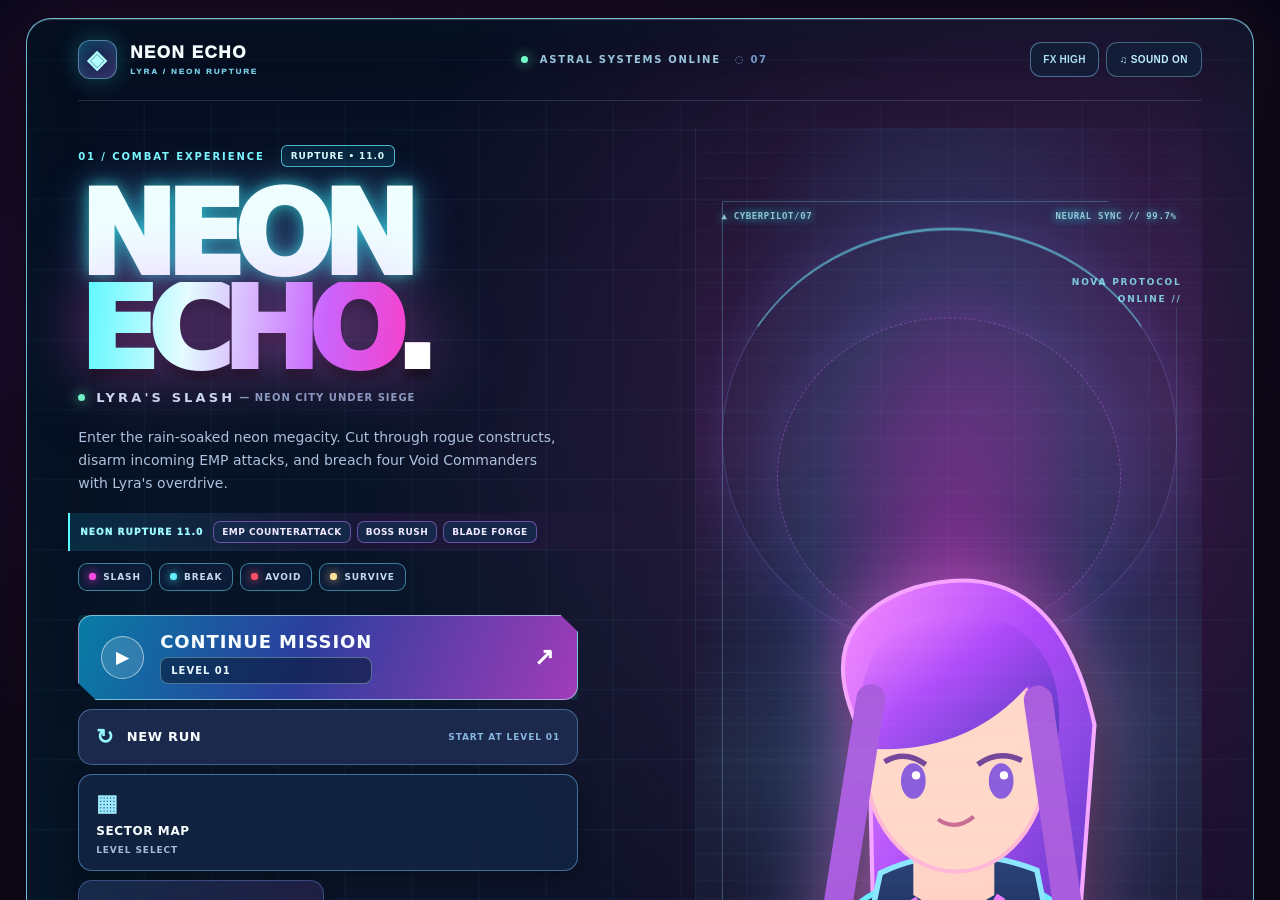
==== commit ad6389ee: "Publish Neon Rupture v11 with fractured targets, phase-II reactor laser, Lyra comms and cyberpunk vi" ====
--- a/boss-shield-v46.html
+++ b/boss-shield-v46.html
@@ -1,5 +1,5 @@
 <!doctype html>
-<html lang="en"><head><meta charset="utf-8"><meta name="viewport" content="width=device-width,initial-scale=1,maximum-scale=1,viewport-fit=cover,user-scalable=no,interactive-widget=resizes-content"><meta name="theme-color" content="#050b1d"><meta name="apple-mobile-web-app-capable" content="yes"><meta name="apple-mobile-web-app-status-bar-style" content="black-translucent"><title>NEON ECHO — Lyra's Slash — NEON ASCENSION v10.0</title>
+<html lang="en"><head><meta charset="utf-8"><meta name="viewport" content="width=device-width,initial-scale=1,maximum-scale=1,viewport-fit=cover,user-scalable=no,interactive-widget=resizes-content"><meta name="theme-color" content="#050b1d"><meta name="apple-mobile-web-app-capable" content="yes"><meta name="apple-mobile-web-app-status-bar-style" content="black-translucent"><title>NEON ECHO — Lyra's Slash — NEON RUPTURE v11.0</title>
 <style>
 :root{--pink:#ff36d9;--cyan:#55f8ff;--gold:#ffd270;--bg:#080617}*{box-sizing:border-box}html,body{height:100%;margin:0;overflow:hidden;background:#04030c;color:white;font-family:Arial,Helvetica,sans-serif;touch-action:none}canvas{display:block;position:absolute;inset:0;width:100%;height:100%;touch-action:none}#ui{position:absolute;inset:0;pointer-events:none;user-select:none}button{cursor:pointer;font:inherit;color:#fff;border:1px solid #b94af3;background:linear-gradient(120deg,#4a146c,#1a123e);padding:12px 19px;letter-spacing:.12em;font-weight:900;text-transform:uppercase;box-shadow:0 0 20px #a91ffb44,inset 0 0 12px #f24ce933}button:hover{border-color:var(--cyan);box-shadow:0 0 24px #58eaff77}button:disabled{opacity:.35;cursor:not-allowed}#top{display:flex;justify-content:space-between;align-items:flex-start;gap:8px;padding:calc(10px + env(safe-area-inset-top)) max(10px,2.5vw) 0}.stat{min-width:125px;text-align:center;background:linear-gradient(140deg,#3a0e59e8,#09091cde);clip-path:polygon(0 0,100% 0,100% 85%,92% 100%,8% 100%,0 85%);border-top:3px solid #e74fff;padding:8px 10px 15px;filter:drop-shadow(0 0 12px #bb17fa)}.stat label{font-size:clamp(11px,2vw,22px);letter-spacing:.16em;display:block;font-weight:1000;text-shadow:2px 2px #65005e}.stat strong{font-size:clamp(21px,4vw,43px);display:block;line-height:1.1;color:#ffc378;text-shadow:2px 3px #b92919,0 0 14px #ff682e;font-variant-numeric:tabular-nums}.center{width:min(43vw,460px);text-align:center}.meter{height:12px;border:2px solid #9e38da;background:#100c27;box-shadow:0 0 14px #e84bff88;overflow:hidden}.meter>div{height:100%;width:0%;background:linear-gradient(90deg,#9828fd,#46ecdb,#f3ffe8);transition:width .15s}.center .sub{font-size:clamp(10px,1.55vw,17px);margin-top:9px;letter-spacing:.16em;color:#80ffff;text-shadow:0 0 9px #14eafa;font-weight:bold}.bottom{position:absolute;bottom:calc(14px + env(safe-area-inset-bottom));left:12px;right:12px;display:flex;align-items:flex-end;justify-content:space-between;gap:10px}.health{width:min(46vw,340px);font-size:12px;font-weight:900;letter-spacing:.13em;color:#b9ffff}.bar{height:15px;border:1px solid #53f7ff;background:#0d1232;margin:6px 0 12px;box-shadow:0 0 12px #33dff777}.bar>div{height:100%;background:linear-gradient(90deg,#22dfca,#a5fffd);width:100%}.bar.mp{height:8px;border-color:#ef58f9}.bar.mp>div{background:linear-gradient(90deg,#bd32fc,#ff6fd4)}.bottom button{pointer-events:auto;font-size:11px;padding:10px}.overlay{position:absolute;inset:0;display:flex;align-items:center;justify-content:center;padding:15px;background:#040313aa;backdrop-filter:blur(9px);pointer-events:auto}.hidden{display:none!important}.panel{width:min(95vw,650px);max-height:89vh;overflow:auto;padding:clamp(20px,4vw,35px);background:linear-gradient(150deg,#200c38ef,#070b23f5 62%,#0c2440ef);border:2px solid #b343f8;box-shadow:0 0 55px #d424fb66,inset 0 0 45px #5b20a932;text-align:center}.panel h1{font-size:clamp(29px,7vw,57px);line-height:1.03;letter-spacing:.12em;margin:0 0 10px;color:#fff;text-shadow:0 0 8px #ff1ac4,0 0 35px #ea21ff}.panel h2{font-size:26px;letter-spacing:.14em;color:#86ffff}.panel p{color:#b9c8e6;line-height:1.55}.tag{font-size:11px;color:#7ffcff;letter-spacing:.3em;font-weight:bold;margin-bottom:15px}.actions{display:flex;flex-wrap:wrap;gap:10px;justify-content:center;margin-top:24px}.actions button{flex:1 1 130px}.wallet{color:#ffd978;font-weight:bold;letter-spacing:.11em}.shop-grid{display:grid;grid-template-columns:repeat(auto-fit,minmax(150px,1fr));gap:10px;margin:15px 0}.upgrade{padding:14px;border:1px solid #9142c5;background:#110d2b;text-align:left}.upgrade b{color:#8ef9ff}.upgrade small{display:block;min-height:40px;color:#adb6d5;margin:8px 0}.upgrade button{width:100%;font-size:11px;padding:9px 4px}.hint{font-size:12px!important;color:#90a2be!important}#warning{background:#1b0016aa;animation:alert .22s infinite alternate}#warning h1{color:#ff506b;font-size:clamp(38px,10vw,94px)}@keyframes alert{to{background:#300009dd}}#bossbar{position:absolute;top:clamp(100px,13vh,150px);left:21%;width:58%;text-align:center;display:none;color:#ff83dc;font-weight:900;letter-spacing:.17em;text-shadow:0 0 9px #ff15d4}#bossbar .meter{margin-top:6px}#bossbar .meter>div{background:linear-gradient(90deg,#f42a86,#ffb361)}#portalframe{width:100%;height:min(48vh,380px);border:1px solid var(--cyan);background:#050819}a{color:#73faff}#toast{position:absolute;left:50%;top:21%;transform:translateX(-50%);text-align:center;color:#ffeaa8;font-weight:900;letter-spacing:.15em;text-shadow:0 0 15px #ff27df;opacity:0;transition:opacity .15s;white-space:nowrap;font-size:clamp(15px,3vw,30px)}@media(max-width:550px){.stat{min-width:85px;padding:7px 4px 10px}.center{width:35vw}.center .sub{font-size:9px}.bottom{bottom:calc(8px + env(safe-area-inset-bottom))}.health{width:48vw}.bottom button{font-size:10px;padding:9px 8px}}
 <style>
@@ -924,6 +924,40 @@
 #menu .v7-portrait svg{filter:drop-shadow(0 0 12px #db7aff90)!important}
 }
 @media(prefers-reduced-motion:reduce){#warning .v10-rune-outer,#warning .v10-rune-outer:before,#warning .v10-rune-inner,#warning .v10-rune-rays,#v10EmpIndicator{animation:none!important}}
+</style><style id="neon-rupture-v11">
+#menu .v7-shell{border-color:#83eaffcc!important;box-shadow:0 20px 105px #000e,0 0 95px #ed4bc338,inset 0 1px #fff4,inset 0 0 60px #127dd825!important}
+#menu .v7-title strong{text-shadow:none;filter:drop-shadow(0 0 35px #e76dff8c)!important}
+#menu .v7-rule-row>span{border-color:#68ebff80!important}
+#v11LaserAlert{position:absolute;left:50%;top:clamp(146px,18vh,185px);transform:translateX(-50%);text-align:center;z-index:18;pointer-events:none;padding:11px 23px;min-width:205px;background:linear-gradient(105deg,#4d052be9,#1e0c34ed,#360e37df);border:2px solid #ff478abb;box-shadow:0 0 30px #ff357d8c;clip-path:polygon(0 0,93% 0,100% 23%,100% 100%,7% 100%,0 77%);animation:v11Warning .48s ease-in-out infinite alternate}
+#v11LaserAlert strong{display:block;color:#fff3f7;font:1000 clamp(13px,2vw,19px) system-ui;letter-spacing:.15em;text-shadow:0 0 18px #ff3188}
+#v11LaserAlert span{display:block;margin-top:5px;font:850 10px ui-monospace,monospace;letter-spacing:.1em;color:#ffb0d3}
+#ui.imminent-impact:after{content:"";position:absolute;inset:0;z-index:1;pointer-events:none;box-shadow:inset 0 0 38px #ff3b6b59;animation:v11Peril 1.1s ease-in-out infinite}
+#ui.imminent-impact #hpbar{filter:brightness(1.18)}
+#v10EmpIndicator{z-index:18}
+#bossbar{border-color:#e86affc9!important;box-shadow:0 0 20px #ff47de6f!important}
+#bossHint.exposed{background:linear-gradient(90deg,#35203cbf,#1a3833df)!important;border-color:#ffb275cc!important;color:#fff3cc!important;box-shadow:0 0 19px #ffbd7955!important}
+#menu .v7-description{font-size:clamp(12px,1.2vw,14px)!important}
+#menu .v7-portrait svg{filter:drop-shadow(0 0 35px #fc83ff88) drop-shadow(12px 23px 12px #000b)!important}
+#menu .v7-portrait-corner{color:#8cf4ffcc!important}
+@keyframes v11Warning{to{filter:brightness(1.32);box-shadow:0 0 55px #ff357cb8}}
+@keyframes v11Peril{50%{opacity:.25}}
+@media(max-width:600px){#v11LaserAlert{top:calc(125px + env(safe-area-inset-top));max-width:82vw;min-width:185px;padding:8px 10px}#v11LaserAlert span{font-size:9px}#menu .v7-portrait svg{filter:drop-shadow(0 0 18px #f98cff79)!important}#ui.imminent-impact:after{box-shadow:inset 0 0 16px #ff3a6459}}
+@media(prefers-reduced-motion:reduce){#v11LaserAlert,#ui.imminent-impact:after{animation:none!important}}
+</style><style id="neon-rupture-v11-cinematics">
+#v11PhaseCutin{position:absolute;z-index:22;left:50%;top:44%;transform:translate(-50%,-50%);width:min(92vw,760px);pointer-events:none;display:flex;flex-direction:column;align-items:center;justify-content:center;text-align:center;padding:28px 15px;isolation:isolate;animation:v11PhaseEnter 2s ease-in-out both}
+#v11PhaseCutin:before{content:"";position:absolute;z-index:-2;inset:-80px -30%;background:radial-gradient(ellipse at center,#a60f54b8,#17091ce9 43%,#02081700 75%);filter:blur(8px)}
+#v11PhaseCutin:after{content:"";position:absolute;z-index:-1;inset:0;background:repeating-linear-gradient(175deg,#e5c5ff0b 0 3px,transparent 4px 15px);border-top:2px solid #ff5ca6;border-bottom:2px solid #ff5ca6;box-shadow:0 0 48px #ff4c9496}
+#v11PhaseCutin .v11PhaseRing{position:absolute;z-index:-1;font:900 clamp(170px,35vw,350px) system-ui;opacity:.2;color:#ff76e4;animation:v11PhaseSpin 3s linear infinite}
+#v11PhaseCutin small{font:950 clamp(10px,1.7vw,15px) ui-monospace,monospace;letter-spacing:.25em;color:#ffd6f0;text-shadow:0 0 19px #ed49b6}
+#v11PhaseCutin strong{font:1000 clamp(57px,11vw,126px)/1 system-ui;letter-spacing:-.055em;background:linear-gradient(110deg,#fff,#ff9fbc 50%,#ff4785);background-clip:text;-webkit-background-clip:text;color:transparent;filter:drop-shadow(0 0 22px #ff4b93)}
+#v11PhaseCutin span{font:900 clamp(10px,2.4vw,20px) ui-monospace,monospace;letter-spacing:.16em;color:#a4f6ff;margin-top:9px}
+#lyraChibi #v11LyraMessage{position:absolute;box-sizing:border-box;right:80%;top:5%;width:clamp(127px,18vw,170px);padding:10px 12px;background:linear-gradient(120deg,#071b35f5,#1e0c39f5);border:1px solid #77efffd6;border-radius:10px 10px 3px 10px;font:950 clamp(9px,1vw,11px)/1.35 ui-monospace,monospace;text-align:left;color:#dbfdff;box-shadow:0 0 22px #5af4ff43;white-space:normal;animation:v11Comms .25s ease-out both}
+#lyraChibi #v11LyraMessage:after{content:"";position:absolute;top:13px;right:-7px;width:12px;height:12px;transform:rotate(45deg);background:#11182f;border-top:1px solid #77efff;border-right:1px solid #77efff}
+@keyframes v11PhaseEnter{0%{opacity:0;transform:translate(-50%,-50%) scale(1.3)}12%{opacity:1;transform:translate(-50%,-50%) scale(.98)}28%,78%{opacity:1;transform:translate(-50%,-50%) scale(1)}100%{opacity:0;transform:translate(-50%,-50%) scale(1.09)}}
+@keyframes v11PhaseSpin{to{transform:rotate(360deg)}}
+@keyframes v11Comms{from{opacity:0;transform:translateX(8px)}to{opacity:1;transform:translateX(0)}}
+@media(max-width:600px){#v11PhaseCutin{top:47%;padding:23px 8px}#v11PhaseCutin:after{border-width:1px}#lyraChibi #v11LyraMessage{right:90%;width:135px;top:-15%;font-size:9px;padding:7px 8px}}
+@media(prefers-reduced-motion:reduce){#v11PhaseCutin,#v11PhaseCutin .v11PhaseRing,#lyraChibi #v11LyraMessage{animation:none!important}}
 </style></head><body><svg xmlns="http://www.w3.org/2000/svg" style="position:absolute;width:0;height:0;overflow:hidden" aria-hidden="true"><defs>
 <linearGradient id="lyraHair" x2="1" y2="1"><stop stop-color="#f78cff"/><stop offset=".43" stop-color="#ae48fa"/><stop offset="1" stop-color="#482cb5"/></linearGradient><linearGradient id="lyraSuit" x2="0" y2="1"><stop stop-color="#273c75"/><stop offset="1" stop-color="#11142f"/></linearGradient>
 <symbol id="lyraChibiArt" viewBox="0 0 200 240"><path d="M48 76Q10 18 91 9Q163 -7 178 74L169 171Q139 193 117 164L52 167Z" fill="url(#lyraHair)" stroke="#e698ff" stroke-width="4"/><path d="M72 166L52 205Q48 230 68 230H151Q170 226 152 204L129 165" fill="url(#lyraSuit)" stroke="#72eaff" stroke-width="4"/><path d="M86 180L109 212L132 178" fill="none" stroke="#f389fa" stroke-width="8"/><path d="M70 224L65 235M137 224L145 235" stroke="#6deeff" stroke-width="12" stroke-linecap="round"/><ellipse cx="110" cy="111" rx="62" ry="65" fill="#ffd5c6" stroke="#ffbad6" stroke-width="3"/><path d="M44 93Q28 23 105 18Q174 22 176 95Q156 77 150 60Q100 101 44 93" fill="url(#lyraHair)"/><path d="M69 117Q83 103 96 118M124 118Q138 103 151 117" fill="none" stroke="#6b3c88" stroke-width="5" stroke-linecap="round"/><ellipse cx="84" cy="125" rx="9" ry="14" fill="#9f61e9"/><ellipse cx="138" cy="125" rx="9" ry="14" fill="#9f61e9"/><circle cx="87" cy="121" r="3" fill="#fff"/><circle cx="141" cy="121" r="3" fill="#fff"/><path d="M103 145Q111 152 120 145" stroke="#b95b8e" stroke-width="3" fill="none"/><ellipse cx="61" cy="145" rx="12" ry="6" fill="#ff92ab" opacity=".5"/><ellipse cx="157" cy="145" rx="12" ry="6" fill="#ff92ab" opacity=".5"/><path d="M47 82L35 161M170 82L183 163" stroke="#c770f5" stroke-width="16" stroke-linecap="round"/><path d="M76 200L109 222L143 200" fill="none" stroke="#72eeff" stroke-width="3"/></symbol>
@@ -933,11 +967,11 @@
   <div class="v7-hud-center">
     <div class="v7-hud-level"><span id="state">LEVEL 01 · TIER 1</span><span class="v7-live">● LIVE</span></div>
     <div class="meter v7-progress"><div id="progress"></div></div>
-    <div id="timeReadout" class="v7-clock"><span class="hourglass">◷</span><span id="timeValue">-60.00</span></div>
+    <div id="timeReadout" class="v7-clock"><span class="hourglass">◷</span><span id="timeValue">00:00</span></div>
   </div>
   <div class="v7-hud-combo"><small>⚡ CHAIN COMBO</small><strong id="combo">0000</strong><span id="comboTier">BUILD YOUR STREAK</span></div>
 </div>
-<div id="missionTrack" class="hidden"><small>DAILY CONTRACT</small><strong id="missionTrackTitle">SLICE PROTOCOL</strong><span id="missionTrackStatus">0 / 35</span><div class="v8-mission-meter"><i id="missionTrackFill"></i></div></div><div id="v10EmpIndicator" class="hidden" role="status"><strong>⚠ EMP BREACH</strong><span>SLASH THE ORANGE NODE <b id="v10EmpTime">3.2s</b></span></div><div id="feverStatus" class="hidden">✦ FEVER ACTIVE <span id="feverSeconds">7.0s</span></div>
+<div id="missionTrack" class="hidden"><small>DAILY CONTRACT</small><strong id="missionTrackTitle">SLICE PROTOCOL</strong><span id="missionTrackStatus">0 / 35</span><div class="v8-mission-meter"><i id="missionTrackFill"></i></div></div><div id="v11PhaseCutin" class="hidden" aria-hidden="true"><div class="v11PhaseRing">◈</div><small>HOSTILE SYSTEM EVOLVED</small><strong>PHASE II</strong><span>RAGE PROTOCOL // ENGAGED</span></div><div id="v11LaserAlert" class="hidden" role="status"><strong>☢ RAGE LASER</strong><span id="v11LaserCountdown">3.0s · STRIKE REACTOR TWICE</span></div><div id="v10EmpIndicator" class="hidden" role="status"><strong>⚠ EMP BREACH</strong><span>SLASH THE ORANGE NODE <b id="v10EmpTime">3.2s</b></span></div><div id="feverStatus" class="hidden">✦ FEVER ACTIVE <span id="feverSeconds">7.0s</span></div>
 <div id="arcadeFeedback" class="hidden" aria-live="off"><strong id="arcadeFeedbackTitle">NICE SLICE</strong><span id="arcadeFeedbackSub">COMBO BOOST</span></div><div id="arenaHeading" class="hidden"><span id="arenaHeadingKicker">SECTOR START</span><strong id="arenaHeadingTitle">LEVEL 01</strong><small id="arenaHeadingSub">STAY SHARP · STAY ALIVE</small></div><div id="dangerFrame" aria-hidden="true"></div><div id="v9Scan" aria-hidden="true"></div><div id="v9Frame" aria-hidden="true"><span>ASTRA // NEON REACTOR</span><span>01 — PILOT SYNC</span></div><div id="skillCallout" class="hidden">TAP PULSE TO BREAK SHIELD <span>↓</span></div><div id="bossHint" class="hidden" role="status" aria-live="off"></div><div id="bossbar">RIFT SOVEREIGN<div class="meter"><div id="bosshealth"></div></div></div><div id="toast"></div><div class="bottom v7-bottom">
   <div class="health v7-vitals">
     <div class="v7-bar-label"><span>◉ HULL INTEGRITY</span><strong id="hptext">100 / 100</strong></div>
@@ -947,20 +981,20 @@
   </div>
   <div class="v7-button-group"><button id="pulse" aria-label="Activate Lyra Pulse">⚡ PULSE</button><button id="pause" aria-label="Pause game">Ⅱ</button></div>
 </div></div>
-<div id="lyraChibi" aria-hidden="true"><svg viewBox="0 0 200 240"><use href="#lyraChibiArt"/></svg><span>LYRA // COMMS</span></div><div id="lyraMoment" class="hidden" aria-hidden="true"><div class="lyraMomentGlow"></div><svg viewBox="0 0 280 510"><use href="#lyraFullArt"/></svg><div class="lyraMomentCopy"><small>LYRA // UNIT 07</small><strong id="lyraMomentTitle">NOVA PULSE!</strong><span id="lyraMomentSubtitle">OVERDRIVE ACTIVATED</span></div></div><section id="menu" class="overlay">
+<div id="lyraChibi" aria-hidden="true"><svg viewBox="0 0 200 240"><use href="#lyraChibiArt"/></svg><span>LYRA // COMMS</span><div id="v11LyraMessage" class="hidden">I HAVE YOUR BACK!</div></div><div id="lyraMoment" class="hidden" aria-hidden="true"><div class="lyraMomentGlow"></div><svg viewBox="0 0 280 510"><use href="#lyraFullArt"/></svg><div class="lyraMomentCopy"><small>LYRA // UNIT 07</small><strong id="lyraMomentTitle">NOVA PULSE!</strong><span id="lyraMomentSubtitle">OVERDRIVE ACTIVATED</span></div></div><section id="menu" class="overlay">
 <div class="v7-shell">
   <header class="v7-masthead">
-    <div class="v7-brand"><span class="v7-mark">◈</span><span>NEON ECHO<small>LYRA / NEON ASCENSION</small></span></div>
+    <div class="v7-brand"><span class="v7-mark">◈</span><span>NEON ECHO<small>LYRA / NEON RUPTURE</small></span></div>
     <div class="v7-mast-center"><i></i> ASTRAL SYSTEMS ONLINE <span>◌ 07</span></div>
     <div class="v8-mast-actions"><button id="fxToggle" aria-label="Toggle performance mode" title="Switch between high and lite visual effects">FX HIGH</button><button id="audioToggle" aria-label="Toggle sound" title="Toggle sound effects">♫ SOUND ON</button></div>
   </header>
   <div class="v7-hero">
     <div class="v7-main">
-      <div class="v7-eyebrow"><span>01 / COMBAT EXPERIENCE</span><span class="v7-build">ASCENSION • 10.0</span></div>
+      <div class="v7-eyebrow"><span>01 / COMBAT EXPERIENCE</span><span class="v7-build">RUPTURE • 11.0</span></div>
       <h1 class="v7-title"><span>NEON</span><strong>ECHO<span class="v7-dot">.</span></strong></h1>
       <div class="v7-subtitle"><i></i> LYRA'S SLASH <span>— NEON CITY UNDER SIEGE</span></div>
       <p class="v7-description">Enter the rain-soaked neon megacity. Cut through rogue constructs, disarm incoming EMP attacks, and breach four Void Commanders with Lyra's overdrive.</p>
-      <div class="v8-feature-banner"><strong>NEON ASCENSION 10.0</strong><span>EMP COUNTERATTACK</span><span>BOSS RUSH</span><span>BLADE FORGE</span></div><div class="v7-rule-row"><span><i class="v7-rule-magenta"></i> SLASH</span><span><i class="v7-rule-cyan"></i> BREAK</span><span><i class="v7-rule-red"></i> AVOID</span><span><i class="v7-rule-gold"></i> SURVIVE</span></div>
+      <div class="v8-feature-banner"><strong>NEON RUPTURE 11.0</strong><span>EMP COUNTERATTACK</span><span>BOSS RUSH</span><span>BLADE FORGE</span></div><div class="v7-rule-row"><span><i class="v7-rule-magenta"></i> SLASH</span><span><i class="v7-rule-cyan"></i> BREAK</span><span><i class="v7-rule-red"></i> AVOID</span><span><i class="v7-rule-gold"></i> SURVIVE</span></div>
       <div class="v7-actions">
         <button id="continueBtn" class="v7-continue"><span class="v7-play-icon">▶</span><span class="v7-btn-copy"><strong>CONTINUE MISSION</strong><small id="continueInfo">LEVEL 01</small></span><span class="v7-next">↗</span></button>
         <button id="start" class="v7-newrun"><span>↻</span><strong>NEW RUN</strong><small>START AT LEVEL 01</small></button>
@@ -984,10 +1018,10 @@
     <div class="v7-career-stat v7-career-wallet"><small>AVAILABLE STARDUST</small><strong class="wallet" id="wallet">✦ 0</strong></div>
     <div class="v7-career-status"><span class="v7-blink"></span> PILOT READY</div>
   </section>
-  <footer class="v7-footer"><span>DESIGNED FOR ONE-THUMB ARCADE PLAY</span><span>TAP TARGETS · CHAIN SLASHES · BREAK SHIELDS</span><span>NEON ASCENSION 10.0</span></footer>
+  <footer class="v7-footer"><span>DESIGNED FOR ONE-THUMB ARCADE PLAY</span><span>TAP TARGETS · CHAIN SLASHES · BREAK SHIELDS</span><span>NEON RUPTURE 11.0</span></footer>
 </div>
 </section>
-<section id="levels" class="overlay hidden"><div class="panel levels-panel v7-levels"><div class="tag">◈ MISSION ARCHIVE / CAMPAIGN</div><h2>SECTOR MAP</h2><p>Every defeated boss permanently unlocks the next sector. Select any cleared or available sector to deploy.</p><div id="levelGrid" class="level-grid"></div><div class="actions"><button id="levelsBack">← RETURN TO COMMAND DECK</button></div></div></section><section id="howto" class="overlay hidden"><div class="panel tutorial-panel"><div class="tag">QUICK START / 30 SECONDS</div><h2>HOW TO PLAY</h2><p>Tap a target for a precise hit, or drag your finger through groups. Avoid screen edges on iPhone. A 12-hit combo triggers Fever, and late slashes earn Perfect Cut bonuses.</p><div class="tutorial-grid"><div><b class="pink">◇ PINK CUBES</b><span>Slash for points and combos.</span></div><div><b class="cyan">▣ BLUE ARMOR</b><span>Break its armor with repeated hits.</span></div><div><b class="green">● GREEN ORBS</b><span>Restore health or energy.</span></div><div><b class="red">✹ RED BOMBS</b><span>Avoid touching them with your blade.</span></div></div><p><strong>New threats:</strong> gold prisms grant energy, orange splitters create two more cubes, violet phasers dodge, and orange chargers rush. Lyra Pulse clears incoming hazards—including bombs—for its full animation.</p><p><strong>Boss protocol:</strong> build Overdrive and use PULSE to break the shield. Slash the exposed core. Slash the glowing EMP node before its countdown reaches zero to avoid a direct hit. Try Boss Rush for four commanders. Press Space on desktop.</p><div class="actions"><button id="tutorialPlay">▶ START PLAYING</button><button id="tutorialBack">BACK TO MENU</button></div><label class="tutorial-check"><input type="checkbox" id="skipTutorial" checked> Show tutorial only once</label></div></section><section id="shop" class="overlay hidden"><div class="panel v7-shop">
+<section id="levels" class="overlay hidden"><div class="panel levels-panel v7-levels"><div class="tag">◈ MISSION ARCHIVE / CAMPAIGN</div><h2>SECTOR MAP</h2><p>Every defeated boss permanently unlocks the next sector. Select any cleared or available sector to deploy.</p><div id="levelGrid" class="level-grid"></div><div class="actions"><button id="levelsBack">← RETURN TO COMMAND DECK</button></div></div></section><section id="howto" class="overlay hidden"><div class="panel tutorial-panel"><div class="tag">QUICK START / 30 SECONDS</div><h2>HOW TO PLAY</h2><p>Tap a target for a precise hit, or drag your finger through groups. Avoid screen edges on iPhone. A 12-hit combo triggers Fever, and late slashes earn Perfect Cut bonuses.</p><div class="tutorial-grid"><div><b class="pink">◇ PINK CUBES</b><span>Slash for points and combos.</span></div><div><b class="cyan">▣ BLUE ARMOR</b><span>Break its armor with repeated hits.</span></div><div><b class="green">● GREEN ORBS</b><span>Restore health or energy.</span></div><div><b class="red">✹ RED BOMBS</b><span>Avoid touching them with your blade.</span></div></div><p><strong>New threats:</strong> gold prisms grant energy, orange splitters create two more cubes, violet phasers dodge, and orange chargers rush. Lyra Pulse clears incoming hazards—including bombs—for its full animation.</p><p><strong>Boss protocol:</strong> build Overdrive and use PULSE to break the shield. Slash the exposed core. Slash the orange EMP node to disarm it. When a boss reaches half health, it enters Rage Protocol: cut the RED laser reactor twice before it fires. Try Boss Rush for four commanders. Press Space on desktop.</p><div class="actions"><button id="tutorialPlay">▶ START PLAYING</button><button id="tutorialBack">BACK TO MENU</button></div><label class="tutorial-check"><input type="checkbox" id="skipTutorial" checked> Show tutorial only once</label></div></section><section id="shop" class="overlay hidden"><div class="panel v7-shop">
   <div class="tag">◈ LYRA DIVISION / SYSTEM UPGRADES</div>
   <h2>THE ARMORY <span class="v7-armory-glyph">✦</span></h2>
   <p>Invest Stardust in permanent upgrades. Every sector you unlock stays unlocked—even after a failed run.</p>
@@ -1055,6 +1089,36 @@
 const rnd=(a,b)=>a+Math.random()*(b-a),clamp=(v,a,b)=>Math.max(a,Math.min(b,v));
 // Pool allocations reused for every frame, avoiding high-level particle GC bursts.
 function pool(n,init){return Array.from({length:n},()=>({active:false,...init}))}const particles=pool(1450,{x:0,y:0,vx:0,vy:0,life:0,max:1,size:2,color:'#fff'}),texts=pool(90,{x:0,y:0,life:0,value:'',color:'#fff'}),entities=pool(110,{type:'cube',x:0,y:0,z:0,hp:1,maxHp:1,age:0,sway:0,angle:0,rot:0,size:25,hitCooldown:0,vx:0,vy:0,pattern:0});
+
+// FRACTURE ENGINE: actual animated broken pieces, separate from particle sparkles.
+const fracturePool=Array.from({length:80},()=>({active:false,x:0,y:0,life:0,max:0,vx:0,vy:0,rotation:0,spin:0,size:0,color:'#ff55e2',side:1}));
+function fractureTarget(e){
+  if(save.fxQuality==='lite'||game.pulseUntil>clock)return;
+  if(e.type==='orb'||e.type==='prism'||e.type==='bomb')return;
+  const color=e.type==='armor'?'#63f8ff':e.type==='charger'?'#ff895b':e.type==='splitter'?'#ffca86':e.type==='phaser'?'#b69aff':'#f45fff';
+  const angle=game.lastSlashAngle||0,normal=angle+Math.PI*.5;
+  const radius=Math.max(14,e.size*(.5+e.z*.7));
+  for(let side of [-1,1]){
+    const f=fracturePool.find(x=>!x.active);if(!f)break;
+    const outward=95+radius*3;
+    Object.assign(f,{active:true,x:e.x,y:e.y,side,size:radius,color,life:.72,max:.72,rotation:e.angle,spin:(side*4+rnd(-1,1)),
+      vx:Math.cos(normal)*outward*side+rnd(-35,35),vy:Math.sin(normal)*outward*side-rnd(75,110)})
+  }
+}
+function drawFractures(){
+  for(const f of fracturePool)if(f.active){
+    const alpha=Math.min(1,f.life/(f.max||.72));
+    ctx.save();ctx.translate(f.x,f.y);ctx.rotate(f.rotation);ctx.globalAlpha=alpha;
+    ctx.globalCompositeOperation='lighter';ctx.strokeStyle=f.color;ctx.shadowColor=f.color;ctx.shadowBlur=save.fxQuality==='lite'?0:20;
+    ctx.lineWidth=2.4;ctx.fillStyle='#0c1533c9';
+    const h=f.size,side=f.side;
+    ctx.beginPath();ctx.moveTo(0,-h*.93);ctx.lineTo(side*h*.9,-h*.69);ctx.lineTo(side*h*.9,h*.7);ctx.lineTo(0,h*.94);ctx.closePath();
+    ctx.fill();ctx.stroke();ctx.strokeStyle='#ffffffb9';ctx.lineWidth=1.6;
+    ctx.beginPath();ctx.moveTo(0,-h*.9);ctx.lineTo(0,h*.9);ctx.stroke();
+    ctx.restore()
+  }
+}
+
 const impactRings=Array.from({length:64},()=>({active:false,x:0,y:0,t:0,duration:0,radius:0,color:'#fff',kind:0}));
 function impactRing(x,y,color='#70faff',radius=66,kind=0){
   const f=impactRings.find(r=>!r.active)||impactRings.reduce((a,b)=>a.t>b.t?a:b);
@@ -1104,12 +1168,12 @@
 const stars=Array.from({length:190},()=>({x:Math.random(),y:Math.random(),a:rnd(.1,.8),r:rnd(.35,1.8),speed:rnd(.002,.024)}));
 const game={mode:'menu',level:1,score:0,combo:0,hp:100,maxHp:100,mp:0,progress:0,elapsed:0,spawnTimer:0,boss:null,bossShots:0,warning:0,shake:0,levelQuota:18,earned:0,runHits:0,misses:0};
 const pointer={x:0,y:0,down:false,id:null,prevX:0,prevY:0,trail:[],lastMove:0};
-let arcadeFeedbackUntil=0,arenaHeadingUntil=0,arenaHeadingPending=0;
+let arcadeFeedbackUntil=0,arenaHeadingUntil=0,arenaHeadingPending=0,phaseCutinUntil=0,lyraMessageUntil=0;function lyraSay(message,duration=2.4){$('v11LyraMessage').textContent=message;$('v11LyraMessage').classList.remove('hidden');lyraMessageUntil=clock+duration}
 function comboAnnouncement(title,sub,duration=1){const box=$('arcadeFeedback');$('arcadeFeedbackTitle').textContent=title;$('arcadeFeedbackSub').textContent=sub;box.classList.remove('hidden');arcadeFeedbackUntil=clock+duration}
 function sectorAnnouncement(level){$('arenaHeadingKicker').textContent='SECTOR '+String(level).padStart(2,'0')+' // ONLINE';$('arenaHeadingTitle').textContent='LEVEL '+String(level).padStart(2,'0');$('arenaHeadingSub').textContent=['ENTER THE RIFT','THROUGH THE BLOOD NEBULA','BEYOND THE ICE STORM','THE GOLDEN VOID'][(level-1)%4]+' · DEFEAT THE BOSS';$('arenaHeading').classList.remove('hidden');arenaHeadingUntil=clock+1.65}
-function resetRun(startLevel=1){startLevel=Math.max(1,Math.min(save.highestUnlocked,Math.floor(Number(startLevel)||1)));Object.assign(game,{mode:'play',level:startLevel,score:0,combo:0,hp:100+(save.hull-1)*25,maxHp:100+(save.hull-1)*25,mp:0,progress:0,elapsed:0,spawnTimer:2.0,boss:null,bossShots:0,warning:0,shake:0,levelQuota:18+startLevel*5,earned:0,runHits:0,misses:0,pulseUntil:0,feverUntil:0,lastPerfectAt:0,stageDamage:0,stageMisses:0,bossRush:false,rushRound:0,lastRush:false,bossAttack:null,bossAttackNext:5.2,disarms:0});for(const e of entities)e.active=false;for(const p of particles)p.active=false;pointer.trail.length=0;pointer.down=false;$('pause').textContent='Ⅱ';updateHUD();show('');sectorAnnouncement(startLevel);sound('ui')}
+function resetRun(startLevel=1){startLevel=Math.max(1,Math.min(save.highestUnlocked,Math.floor(Number(startLevel)||1)));Object.assign(game,{mode:'play',level:startLevel,score:0,combo:0,hp:100+(save.hull-1)*25,maxHp:100+(save.hull-1)*25,mp:0,progress:0,elapsed:0,spawnTimer:2.0,boss:null,bossShots:0,warning:0,shake:0,levelQuota:18+startLevel*5,earned:0,runHits:0,misses:0,pulseUntil:0,feverUntil:0,lastPerfectAt:0,stageDamage:0,stageMisses:0,bossRush:false,rushRound:0,lastRush:false,bestCombo:0,bossAttack:null,bossAttackNext:5.2,disarms:0,lastSlashAngle:0,criticalHits:0,laserAttack:null,laserNext:3.4});for(const e of entities)e.active=false;for(const p of particles)p.active=false;for(const f of fracturePool)f.active=false;for(const ring of impactRings)ring.active=false;pointer.trail.length=0;pointer.down=false;phaseCutinUntil=0;$('v11PhaseCutin').classList.add('hidden');$('pause').textContent='Ⅱ';updateHUD();show('');sectorAnnouncement(startLevel);lyraSay('SYSTEMS GREEN. LET’S MOVE!',2.8);sound('ui')}
 let lyraMomentEnd=0;function showLyraMoment(title,sub,duration){$('lyraMomentTitle').textContent=title;$('lyraMomentSubtitle').textContent=sub;lyraMomentEnd=clock+duration;$('lyraMoment').classList.toggle('pulse-scene',title==='NOVA PULSE!');$('lyraMoment').classList.remove('hidden')}
-function show(id){$('lyraChibi').classList.toggle('hidden',!!id);if(id)$('lyraMoment').classList.add('hidden');for(const name of ['menu','levels','howto','shop','side','missions','warning','end','paused'])$(name).classList.toggle('hidden',name!==id);const gameplayVisible=!id;$('ui').classList.toggle('hidden',!gameplayVisible);$('ui').setAttribute('aria-hidden',String(!gameplayVisible));$('bossbar').style.display=gameplayVisible&&game.boss?'block':'none'}
+function show(id){$('lyraChibi').classList.toggle('hidden',!!id);if(id){$('lyraMoment').classList.add('hidden');$('v11PhaseCutin').classList.add('hidden')}for(const name of ['menu','levels','howto','shop','side','missions','warning','end','paused'])$(name).classList.toggle('hidden',name!==id);const gameplayVisible=!id;$('ui').classList.toggle('hidden',!gameplayVisible);$('ui').setAttribute('aria-hidden',String(!gameplayVisible));$('bossbar').style.display=gameplayVisible&&game.boss?'block':'none'}
 function popup(message){$('toast').textContent=message;$('toast').style.opacity=1;game.toastTime=1.3}
 function giveScore(points,x,y){const amount=Math.floor(points*(1+Math.min(5,Math.floor(game.combo/10))*.5)*(game.feverUntil>clock?1.8:1));game.score+=amount;game.earned+=Math.max(1,Math.floor(amount/15));floatText(x,y,'+'+amount,'#ffe67b')}
 function makeEntity(type,x,y,opt={}){const e=entities.find(q=>!q.active);if(!e)return;const armor=type==='armor';Object.assign(e,{active:true,type,x,y,baseX:x,baseY:y,z:.12,age:0,hp:armor?2+Math.floor(game.level/3):1,maxHp:armor?2+Math.floor(game.level/3):1,angle:rnd(0,7),rot:rnd(-2,2),size:type==='bomb'?25:type==='orb'?21:type==='prism'?27:type==='splitter'?32:type==='phaser'?30:type==='charger'?30:armor?34:29,sway:rnd(0,6),hitCooldown:0,splitBorn:!!opt.splitBorn,vx:opt.vx||0,vy:opt.vy||0,pattern:opt.pattern||0});return e}
@@ -1135,35 +1199,106 @@
 }
 
 function startBossRush(){resetRun(1);game.bossRush=true;game.rushRound=1;game.level=1;game.mp=20;for(const e of entities)e.active=false;arenaHeadingUntil=0;arenaHeadingPending=0;$('arenaHeading').classList.add('hidden');enterWarning()}
-function advanceRush(){game.bossAttack=null;game.rushRound++;game.feverUntil=0;game.pulseUntil=0;for(const e of entities)e.active=false;game.boss=null;game.hp=Math.min(game.maxHp,game.hp+20);if(game.rushRound>4){game.mode='end';game.bossRush=false;game.lastRush=true;const bonus=450+Math.min(450,Math.floor(game.score/100));save.stardust+=game.earned+bonus;save.bestRush=Math.max(Number(save.bestRush)||0,game.score);save.best=Math.max(Number(save.best)||0,game.score);persist();$('endtag').textContent='COMMANDERS DEFEATED / FOUR OF FOUR';$('endtitle').textContent='BOSS RUSH CLEARED';$('endstats').textContent='4 COMMANDERS · SCORE '+game.score.toLocaleString();$('endmessage').textContent='Lyra conquered all four enemy commanders. Best Boss Rush: '+save.bestRush.toLocaleString();$('endreward').textContent='✦ '+(game.earned+bonus).toLocaleString()+' STARDUST EARNED';show('end');sound('boss');return}game.level=game.rushRound;game.mp=Math.min(100,game.mp+45);game.spawnTimer=1.1;enterWarning();comboAnnouncement('COMMANDER DEFEATED','ROUND '+game.rushRound+' / 4',1.3)}
-function enterWarning(){game.bossAttack=null;game.mode='warning';game.warning=3.1;game.boss=null;$('warninglabel').textContent=['RIFT SOVEREIGN','VOID HARBINGER','CHROME LEVIATHAN','ECHO TYRANT'][(game.level-1)%4];$('warningAttack').textContent=['RADIAL SWARM · PULSE BREAKS SHIELD','PHASING FOES · TIME YOUR SLASH','ARMORED BARRAGE · STRIKE REPEATEDLY','SPLITTER SWARM · WATCH THE FRAGMENTS'][(game.level-1)%4]+' · ★ NO MERCY';show('warning');sound('boss')}
-function beginBoss(){game.mode='play';const hp=25+game.level*9,kind=(game.level-1)%4;game.bossAttack=null;game.bossAttackNext=4.8;game.boss={hp,maxHp:hp,x:W/2,y:H*.30,t:0,cool:0,phase:0,kind,attackPhase:0,shieldDown:0,shieldCooldown:0,hintCooldown:0,name:$('warninglabel').textContent};show('');$('bossbar').firstChild.textContent=game.boss.name;popup('BOSS PROTOCOL · BREAK THE SHIELD WITH PULSE!');comboAnnouncement(['RIFT SPIRAL','PHANTOM PHASE','IRON BULWARK','ECHO FRACTURE'][kind],['RADIAL BURST','WARPING ENEMIES','ARMORED BARRAGE','SPLITTER SWARM'][kind],2.1)}
-function levelUp(){game.bossAttack=null;if(game.bossRush){advanceRush();return}const clearedLevel=game.level,prevStars=Number(save.stars[clearedLevel])||0,newStars=game.stageMisses===0&&game.stageDamage===0?3:game.stageMisses<=2&&game.stageDamage<=35?2:1;save.stars[clearedLevel]=Math.max(prevStars,newStars);const rankBonus=Math.max(0,newStars-prevStars)*35;const nextLevel=game.level+1;const firstClear=nextLevel>save.highestUnlocked;const award=(firstClear?100+game.level*35:25+game.level*6)+rankBonus;save.stardust+=award;save.best=Math.max(save.best,game.score);save.highestUnlocked=Math.max(save.highestUnlocked,nextLevel);save.checkpoint=nextLevel;persist();game.level++;game.progress=0;game.levelQuota=18+game.level*5;game.hp=Math.min(game.maxHp,game.hp+12);game.mp=Math.min(100,game.mp+20);for(const e of entities)e.active=false;game.boss=null;game.bossAttack=null;game.mode='play';game.spawnTimer=3.6;game.feverUntil=0;game.stageDamage=0;game.stageMisses=0;show('');arenaHeadingPending=clock+3.12;showLyraMoment('SECTOR CLEAR · '+('★'.repeat(newStars)),'+'+award+' STARDUST · LEVEL '+game.level+' UNLOCKED',3.1);popup('LEVEL '+game.level+' · +'+award+' STARDUST');sound('level')}
-function finish(){game.bossAttack=null;const rush=game.bossRush;if(rush){game.lastRush=true;save.bestRush=Math.max(Number(save.bestRush)||0,game.score)}game.feverUntil=0;game.pulseUntil=0;game.mode='end';game.bossRush=false;game.boss=null;save.stardust+=game.earned;save.best=Math.max(save.best,game.score);persist();$('endtag').textContent=rush?'BOSS RUSH · COMMANDER '+game.rushRound+'/4':'LYRA // MISSION REPORT';$('endtitle').textContent=rush?'BOSS RUSH FAILED':'SIGNAL LOST';$('endstats').textContent='SCORE '+game.score.toLocaleString()+' · LEVEL '+game.level;$('endmessage').textContent=(rush?'Commanders reached: '+game.rushRound+' / 4 · ':'')+'Targets sliced: '+game.runHits+' · Missed: '+game.misses+' · Best: '+save.best.toLocaleString();$('endreward').textContent='✦ +'+game.earned+' STARDUST BANKED';show('end')}
-function hitPlayer(damage){impactRing(W*.5,H*.64,'#ff4a78',Math.min(W,H)*.85,2);game.stageDamage=(game.stageDamage||0)+damage;comboAnnouncement('HULL BREACH','-'+damage+' HEALTH',.95);game.hitFlash=.55;game.hitStop=.065;game.hp=Math.max(0,game.hp-damage);game.combo=0;game.feverUntil=0;game.shake=Math.max(game.shake,11);sound('bad');if(game.hp<=0)finish()}
-function destroyEntity(e){e.active=false;impactRing(e.x,e.y,e.type==='armor'?'#63f5ff':e.type==='splitter'?'#ffc580':e.type==='charger'?'#ff835e':'#ff64de',Math.max(36,e.size*1.8),e.type==='armor'?2:0);if(e.type==='splitter'&&!e.splitBorn&&game.mode==='play'&&!(game.pulseUntil>clock)){for(let k=-1;k<=1;k+=2){const sx=clamp(e.x+k*24,18,W-18),sy=clamp(e.y+k*10,25,H-25);const child=makeEntity('cube',sx,sy,{splitBorn:true});if(child){child.size=21;child.pathStartX=sx;child.pathStartY=sy;child.pathEndX=clamp(sx+k*W*.15,W*.12,W*.88);child.pathEndY=clamp(sy+H*.15,H*.19,H*.83);child.pathDuration=1.5;child.pathCurve=k*15;child.age=0;child.z=.45}}spawnParticle(e.x,e.y,'#ffbd80',35,1.1);floatText(e.x,e.y,'SPLIT x2','#ffcc88')}game.combo++;game.runHits++;recordMission('slices',1);if(e.type==='armor')recordMission('armor',1);if(game.pulseUntil<=clock&&e.type!=='prism'&&e.pathDuration&&e.age/e.pathDuration>.64){game.mp=clamp(game.mp+8,0,100);giveScore(125,e.x,e.y);spawnParticle(e.x,e.y,'#ffe39a',20,1.1);if(clock-game.lastPerfectAt>1.7){game.lastPerfectAt=clock;comboAnnouncement('PERFECT CUT','LATE SLICE · +125 PTS +8 ENERGY',.9);sound('perfect')}}if(game.combo>=12&&game.combo%12===0&&game.pulseUntil<=clock&&!(game.feverUntil>clock)){game.feverUntil=clock+8;spawnParticle(W*.5,H*.48,'#f3a1ff',55,1.4);comboAnnouncement('FEVER UNLEASHED','8 SECONDS · ×1.8 SCORE',1.25);sound('boss')}if(game.combo===5)comboAnnouncement('GOOD CHAIN','5 HITS · KEEP IT GOING');else if(game.combo===10)comboAnnouncement('NEON FLOW','10 HITS · SCORE MULTIPLIER');else if(game.combo===20)comboAnnouncement('UNSTOPPABLE','20 HITS · ABSOLUTE FOCUS');else if(game.combo>20&&game.combo%15===0)comboAnnouncement('LEGENDARY','×'+game.combo+' CHAIN');game.mp=clamp(game.mp+4,0,100);spawnParticle(e.x,e.y,e.type==='armor'?'#70ffff':'#ff47f2',e.type==='armor'?23:16,1.1);giveScore(e.type==='armor'?170:e.type==='splitter'?230:e.type==='phaser'?200:e.type==='charger'?260:100,e.x,e.y);sound('hit');if(!game.boss){game.progress++;if(game.progress>=game.levelQuota&&!(game.pulseUntil>clock))enterWarning()}}
+function advanceRush(){phaseCutinUntil=0;$('v11PhaseCutin').classList.add('hidden');game.laserAttack=null;game.bossAttack=null;game.rushRound++;game.feverUntil=0;game.pulseUntil=0;for(const e of entities)e.active=false;game.boss=null;game.hp=Math.min(game.maxHp,game.hp+20);if(game.rushRound>4){game.mode='end';game.bossRush=false;game.lastRush=true;const bonus=450+Math.min(450,Math.floor(game.score/100));save.stardust+=game.earned+bonus;save.bestRush=Math.max(Number(save.bestRush)||0,game.score);save.best=Math.max(Number(save.best)||0,game.score);persist();$('endtag').textContent='COMMANDERS DEFEATED / FOUR OF FOUR';$('endtitle').textContent='BOSS RUSH CLEARED';$('endstats').textContent='4 COMMANDERS · SCORE '+game.score.toLocaleString();$('endmessage').textContent='Lyra conquered all four enemy commanders. Best Boss Rush: '+save.bestRush.toLocaleString();$('endreward').textContent='✦ '+(game.earned+bonus).toLocaleString()+' STARDUST EARNED';show('end');sound('boss');return}game.level=game.rushRound;game.mp=Math.min(100,game.mp+45);game.spawnTimer=1.1;enterWarning();comboAnnouncement('COMMANDER DEFEATED','ROUND '+game.rushRound+' / 4',1.3)}
+function enterWarning(){game.laserAttack=null;game.bossAttack=null;game.mode='warning';game.warning=3.1;game.boss=null;$('warninglabel').textContent=['RIFT SOVEREIGN','VOID HARBINGER','CHROME LEVIATHAN','ECHO TYRANT'][(game.level-1)%4];$('warningAttack').textContent=['RADIAL SWARM · PULSE BREAKS SHIELD','PHASING FOES · TIME YOUR SLASH','ARMORED BARRAGE · STRIKE REPEATEDLY','SPLITTER SWARM · WATCH THE FRAGMENTS'][(game.level-1)%4]+' · ★ NO MERCY';show('warning');sound('boss')}
+function beginBoss(){game.laserAttack=null;game.laserNext=3.7;game.mode='play';const hp=25+game.level*9,kind=(game.level-1)%4;game.bossAttack=null;game.bossAttackNext=4.8;game.boss={hp,maxHp:hp,x:W/2,y:H*.30,t:0,cool:0,phase:0,kind,attackPhase:0,shieldDown:0,shieldCooldown:0,hintCooldown:0,name:$('warninglabel').textContent};show('');$('bossbar').firstChild.textContent=game.boss.name;popup('BOSS PROTOCOL · BREAK THE SHIELD WITH PULSE!');lyraSay('CHARGE PULSE. I WILL BREAK IT!',3);comboAnnouncement(['RIFT SPIRAL','PHANTOM PHASE','IRON BULWARK','ECHO FRACTURE'][kind],['RADIAL BURST','WARPING ENEMIES','ARMORED BARRAGE','SPLITTER SWARM'][kind],2.1)}
+function levelUp(){phaseCutinUntil=0;$('v11PhaseCutin').classList.add('hidden');game.laserAttack=null;game.bossAttack=null;if(game.bossRush){advanceRush();return}const clearedLevel=game.level,prevStars=Number(save.stars[clearedLevel])||0,newStars=game.stageMisses===0&&game.stageDamage===0?3:game.stageMisses<=2&&game.stageDamage<=35?2:1;save.stars[clearedLevel]=Math.max(prevStars,newStars);const rankBonus=Math.max(0,newStars-prevStars)*35;const nextLevel=game.level+1;const firstClear=nextLevel>save.highestUnlocked;const award=(firstClear?100+game.level*35:25+game.level*6)+rankBonus;save.stardust+=award;save.best=Math.max(save.best,game.score);save.highestUnlocked=Math.max(save.highestUnlocked,nextLevel);save.checkpoint=nextLevel;persist();game.level++;game.progress=0;game.levelQuota=18+game.level*5;game.hp=Math.min(game.maxHp,game.hp+12);game.mp=Math.min(100,game.mp+20);for(const e of entities)e.active=false;game.boss=null;game.bossAttack=null;game.mode='play';game.spawnTimer=3.6;game.feverUntil=0;game.stageDamage=0;game.stageMisses=0;show('');arenaHeadingPending=clock+3.12;showLyraMoment('SECTOR CLEAR · '+('★'.repeat(newStars)),'+'+award+' STARDUST · LEVEL '+game.level+' UNLOCKED',3.1);popup('LEVEL '+game.level+' · +'+award+' STARDUST');sound('level')}
+function finish(){game.laserAttack=null;game.bossAttack=null;const rush=game.bossRush;if(rush){game.lastRush=true;save.bestRush=Math.max(Number(save.bestRush)||0,game.score)}game.feverUntil=0;game.pulseUntil=0;game.mode='end';game.bossRush=false;game.boss=null;save.stardust+=game.earned;save.best=Math.max(save.best,game.score);persist();$('endtag').textContent=rush?'BOSS RUSH · COMMANDER '+game.rushRound+'/4':'LYRA // MISSION REPORT';$('endtitle').textContent=rush?'BOSS RUSH FAILED':'SIGNAL LOST';$('endstats').textContent='SCORE '+game.score.toLocaleString()+' · LEVEL '+game.level;$('endmessage').textContent=(rush?'Commanders reached: '+game.rushRound+' / 4 · ':'')+'Targets sliced: '+game.runHits+' · Best combo: '+(game.bestCombo||0)+' · Disarms: '+(game.disarms||0)+' · Missed: '+game.misses+' · Best score: '+save.best.toLocaleString();$('endreward').textContent='✦ +'+game.earned+' STARDUST BANKED';show('end')}
+function hitPlayer(damage){impactRing(W*.5,H*.64,'#ff4a78',Math.min(W,H)*.85,2);game.stageDamage=(game.stageDamage||0)+damage;comboAnnouncement('HULL BREACH','-'+damage+' HEALTH',.95);if(game.hp<game.maxHp*.45)lyraSay('HULL CRITICAL! STAY SHARP!',2);game.hitFlash=.55;game.hitStop=.065;game.hp=Math.max(0,game.hp-damage);game.combo=0;game.feverUntil=0;game.shake=Math.max(game.shake,11);sound('bad');if(game.hp<=0)finish()}
+function destroyEntity(e){fractureTarget(e);e.active=false;impactRing(e.x,e.y,e.type==='armor'?'#63f5ff':e.type==='splitter'?'#ffc580':e.type==='charger'?'#ff835e':'#ff64de',Math.max(36,e.size*1.8),e.type==='armor'?2:0);if(e.type==='splitter'&&!e.splitBorn&&game.mode==='play'&&!(game.pulseUntil>clock)){for(let k=-1;k<=1;k+=2){const sx=clamp(e.x+k*24,18,W-18),sy=clamp(e.y+k*10,25,H-25);const child=makeEntity('cube',sx,sy,{splitBorn:true});if(child){child.size=21;child.pathStartX=sx;child.pathStartY=sy;child.pathEndX=clamp(sx+k*W*.15,W*.12,W*.88);child.pathEndY=clamp(sy+H*.15,H*.19,H*.83);child.pathDuration=1.5;child.pathCurve=k*15;child.age=0;child.z=.45}}spawnParticle(e.x,e.y,'#ffbd80',35,1.1);floatText(e.x,e.y,'SPLIT x2','#ffcc88')}game.combo++;game.runHits++;game.bestCombo=Math.max(game.bestCombo||0,game.combo);recordMission('slices',1);if(e.type==='armor')recordMission('armor',1);if(game.pulseUntil<=clock&&e.type!=='prism'&&e.pathDuration&&e.age/e.pathDuration>.64){game.mp=clamp(game.mp+8,0,100);giveScore(125,e.x,e.y);spawnParticle(e.x,e.y,'#ffe39a',20,1.1);if(clock-game.lastPerfectAt>1.7){game.lastPerfectAt=clock;comboAnnouncement('PERFECT CUT','LATE SLICE · +125 PTS +8 ENERGY',.9);sound('perfect')}}if(game.combo>=12&&game.combo%12===0&&game.pulseUntil<=clock&&!(game.feverUntil>clock)){game.feverUntil=clock+8;spawnParticle(W*.5,H*.48,'#f3a1ff',55,1.4);comboAnnouncement('FEVER UNLEASHED','8 SECONDS · ×1.8 SCORE',1.25);sound('boss')}if(game.combo===5)comboAnnouncement('GOOD CHAIN','5 HITS · KEEP IT GOING');else if(game.combo===10)comboAnnouncement('NEON FLOW','10 HITS · SCORE MULTIPLIER');else if(game.combo===20)comboAnnouncement('UNSTOPPABLE','20 HITS · ABSOLUTE FOCUS');else if(game.combo>20&&game.combo%15===0)comboAnnouncement('LEGENDARY','×'+game.combo+' CHAIN');game.mp=clamp(game.mp+4,0,100);spawnParticle(e.x,e.y,e.type==='armor'?'#70ffff':'#ff47f2',e.type==='armor'?23:16,1.1);giveScore(e.type==='armor'?170:e.type==='splitter'?230:e.type==='phaser'?200:e.type==='charger'?260:100,e.x,e.y);sound('hit');if(!game.boss){game.progress++;if(game.progress>=game.levelQuota&&!(game.pulseUntil>clock))enterWarning()}}
 function sliceEntity(e){if(!e.active||e.hitCooldown>0)return;e.hitCooldown=.16;if(e.type==='bomb'){e.active=false;spawnParticle(e.x,e.y,'#ff593b',26,1.4);floatText(e.x,e.y,'-22 HULL','#ff614b');hitPlayer(22);return}if(e.type==='orb'){e.active=false;game.hp=Math.min(game.maxHp,game.hp+22);game.mp=Math.min(100,game.mp+17);spawnParticle(e.x,e.y,'#42ffad',22);floatText(e.x,e.y,'+22 HP · +17 MP','#77ffc9');sound('ui');return}if(e.type==='prism'){e.active=false;game.combo++;game.runHits++;game.mp=Math.min(100,game.mp+28);spawnParticle(e.x,e.y,'#ffda78',55,1.3);giveScore(700,e.x,e.y);comboAnnouncement('JACKPOT!','GOLD PRISM · +700 PTS · +28 PULSE',1.1);sound('boss');return}if(e.type==='phaser'&&Math.sin(e.age*16+e.sway)<-.35){spawnParticle(e.x,e.y,'#b9a1ff',8,.38);floatText(e.x,e.y,'PHASED','#c5b6ff');return}let damage=save.weapon;if(e.type==='armor')damage=Math.max(.5,save.weapon-(Math.floor(game.level/3))*.6);e.hp-=damage;if(e.hp<=0)destroyEntity(e);else{spawnParticle(e.x,e.y,'#6ffaff',8,.6);floatText(e.x,e.y,'ARMOR '+Math.ceil(e.hp),'#6fffff');sound('slash')}}
 function segmentDistance(px,py,ax,ay,bx,by){let vx=bx-ax,vy=by-ay,t=clamp(((px-ax)*vx+(py-ay)*vy)/(vx*vx+vy*vy||1),0,1);return Math.hypot(px-(ax+t*vx),py-(ay+t*vy))}
 
 // EMP breach: a timed, visibly telegraphed optional weakpoint. Slashing its node
 // prevents damage and gives Pulse energy. Safe while Lyra's ultimate is active.
+
+// RAGE PROTOCOL: a second attack with a different visual language.
+// Counter by slashing the red reactor before its laser fires.
+function triggerBossRage(){
+  const b=game.boss;if(!b||b.phase>=2)return;
+  b.phase=2;game.laserNext=2.6;game.bossAttackNext=Math.max(3.8,game.bossAttackNext);
+  game.bossAttack=null;game.laserAttack=null;
+  phaseCutinUntil=clock+2.0;$('v11PhaseCutin').classList.remove('hidden');lyraSay('PHASE II! WATCH HIS LASER!',3.1);game.shake=Math.max(game.shake,12);
+  impactRing(b.x,b.y,'#ff4d91',Math.min(W,H)*.35,2);
+  spawnParticle(b.x,b.y,'#ff4c9d',70,1.4);
+  comboAnnouncement('RAGE PROTOCOL','BOSS ENTERED PHASE II · WATCH THE LASER',2.4);
+  sound('boss')
+}
+function beginLaserAttack(){
+  const b=game.boss;if(!b||game.mode!=='play'||b.phase<2||game.bossAttack||game.laserAttack||game.pulseUntil>clock)return;
+  const x=clamp(b.x+Math.sin(b.t*2)*W*.19,W*.21,W*.79),y=H*rnd(.38,.70);
+  game.laserAttack={x,y,remaining:3.0,duration:3.0,hits:0,need:2,lastHit:-10};
+  game.laserNext=Math.max(6.3,8.5-game.level*.13);
+  comboAnnouncement('LASER LOCK DETECTED','CUT THE RED REACTOR TWICE',1.35);lyraSay('CUT THE REACTOR TWICE!',2.6);
+  sound('bad')
+}
+function slashLaserAttack(x,y,ax,ay,bx,by){
+  const a=game.laserAttack;if(!a||segmentDistance(a.x,a.y,ax,ay,bx,by)>Math.max(37,Math.min(W,H)*.105))return false;if(clock-a.lastHit<.24)return true;a.lastHit=clock;
+  a.hits++;a.remaining=Math.max(.65,a.remaining);
+  spawnParticle(a.x,a.y,'#f65eff',22,.75);
+  impactRing(a.x,a.y,'#ff66bd',70,0);
+  if(a.hits>=a.need){
+    game.laserAttack=null;game.laserNext=7;
+    game.disarms=(game.disarms||0)+1;game.mp=Math.min(100,game.mp+25);game.combo+=2;game.bestCombo=Math.max(game.bestCombo||0,game.combo);
+    giveScore(540,x,y);spawnParticle(x,y,'#ff8ee8',48,1.15);
+    comboAnnouncement('LASER OVERRIDDEN','+25 OVERDRIVE · REACTOR DISABLED',1.1);lyraSay('REACTOR NEUTRALIZED!',1.7);sound('perfect')
+  }else{floatText(x,y,'ARMOR BREACHED · ONE MORE','#fff0be');sound('hit')}
+  return true
+}
+function updateLaserAttack(dt){
+  const b=game.boss;if(!b||game.mode!=='play'||b.phase<2)return;
+  if(game.pulseUntil>clock){game.laserAttack=null;return}
+  if(game.laserAttack){
+    const a=game.laserAttack;a.remaining-=dt;
+    if(a.remaining<=0){
+      game.laserAttack=null;impactRing(a.x,a.y,'#ff3b73',Math.min(W,H)*.75,2);
+      spawnParticle(a.x,a.y,'#ff487b',50,1.3);
+      popup('⚠ REACTOR FIRED · -24 HULL');hitPlayer(24)
+    }
+  }else if(!game.bossAttack){
+    game.laserNext-=dt;
+    if(game.laserNext<=0)beginLaserAttack()
+  }
+}
+function drawLaserAttack(){
+  const a=game.laserAttack;if(!a)return;
+  const t=1-a.remaining/a.duration,r=Math.max(27,Math.min(W,H)*.08),color=t>.72?'#ff375c':'#ff72cf';
+  ctx.save();ctx.globalCompositeOperation='lighter';
+  ctx.globalAlpha=.2+.34*t;ctx.fillStyle=color;
+  const g=ctx.createLinearGradient(0,a.y-30,0,a.y+30);
+  g.addColorStop(0,'#ff4b6600');g.addColorStop(.5,'#ff47748e');g.addColorStop(1,'#ff4b6600');
+  ctx.fillStyle=g;ctx.fillRect(0,a.y-30,W,60);
+  ctx.shadowColor=color;ctx.shadowBlur=save.fxQuality==='lite'?0:27;ctx.strokeStyle=color;ctx.lineWidth=2+8*t;
+  ctx.beginPath();ctx.moveTo(0,a.y);ctx.lineTo(W,a.y);ctx.stroke();
+  ctx.globalAlpha=1;ctx.translate(a.x,a.y);ctx.rotate(clock*.7);
+  ctx.strokeStyle='#ffdeea';ctx.lineWidth=3.2;ctx.beginPath();
+  for(let i=0;i<6;i++){const an=i*Math.PI/3;const xx=Math.cos(an)*r,yy=Math.sin(an)*r;i?ctx.lineTo(xx,yy):ctx.moveTo(xx,yy)}
+  ctx.closePath();ctx.stroke();ctx.shadowBlur=0;
+  ctx.fillStyle='#3b0920';ctx.fillRect(-r*.42,-r*.42,r*.84,r*.84);
+  ctx.font='1000 '+Math.max(18,r*.54)+'px ui-monospace,monospace';ctx.textAlign='center';ctx.textBaseline='middle';
+  ctx.rotate(-clock*.7);ctx.fillStyle='#fff';ctx.fillText('×'+(a.need-a.hits),0,0);
+  ctx.globalAlpha=.9;ctx.font='900 '+Math.max(10,Math.min(12,W*.025))+'px ui-monospace,monospace';
+  ctx.fillStyle='#fff6fc';ctx.fillText('REACTOR / SLASH '+(a.need-a.hits)+'×',0,-r*1.52);
+  ctx.restore()
+}
+
 function startEmpAttack(){
-  if(game.mode!=='play'||!game.boss||game.bossAttack||game.pulseUntil>clock)return;
+  if(game.mode!=='play'||!game.boss||game.bossAttack||game.laserAttack||game.pulseUntil>clock)return;
   const x=W*rnd(.26,.74),y=H*rnd(.44,.69);
   game.bossAttack={x,y,remaining:3.2,duration:3.2,kind:game.boss.kind,active:true};
   game.bossAttackNext=Math.max(5.1,7.4-game.level*.15);
-  comboAnnouncement('EMP STRIKE INBOUND','SLASH THE ORANGE NODE TO DISARM',1.1);
+  comboAnnouncement('EMP STRIKE INBOUND','SLASH THE ORANGE NODE TO DISARM',1.1);lyraSay('ORANGE NODE—CUT IT!',2.4);
   sound('bad');
 }
 function disarmEmpAttack(){
   const a=game.bossAttack;if(!a)return false;
   game.bossAttack=null;game.disarms=(game.disarms||0)+1;
-  game.mp=Math.min(100,game.mp+18);game.combo++;
+  game.mp=Math.min(100,game.mp+18);game.combo++;game.bestCombo=Math.max(game.bestCombo||0,game.combo);
   giveScore(360,a.x,a.y);
   impactRing(a.x,a.y,'#8fffff',Math.min(W,H)*.24,2);
   spawnParticle(a.x,a.y,'#7dffff',45,.95);
   floatText(a.x,a.y,'EMP DISARMED +18 PULSE','#afffff');
-  comboAnnouncement('SIGNAL INTERRUPTED','COUNTER-HACK · +18 OVERDRIVE',.85);
+  comboAnnouncement('SIGNAL INTERRUPTED','COUNTER-HACK · +18 OVERDRIVE',.85);lyraSay('NICE COUNTER, PILOT!',1.5);
   game.shake=Math.max(game.shake,5);sound('perfect');return true;
 }
 function updateEmpAttack(dt){
@@ -1207,9 +1342,9 @@
   ctx.restore()
 }
 
-function slash(ax,ay,bx,by){if(game.mode!=='play')return;const distance=Math.hypot(bx-ax,by-ay);if(distance<5)return;const steps=Math.max(1,Math.ceil(distance/100));for(let k=0;k<steps;k++){let sx=ax+(bx-ax)*k/steps,sy=ay+(by-ay)*k/steps,ex=ax+(bx-ax)*(k+1)/steps,ey=ay+(by-ay)*(k+1)/steps;if(game.bossAttack&&segmentDistance(game.bossAttack.x,game.bossAttack.y,sx,sy,ex,ey)<Math.max(32,Math.min(W,H)*.09))disarmEmpAttack();for(const e of entities){if(!e.active)continue;const radius=(e.size*(.5+e.z*1.15)+9+(save.radius-1)*8);if(segmentDistance(e.x,e.y,sx,sy,ex,ey)<radius)sliceEntity(e)}if(game.boss){const b=game.boss;if(Math.hypot((sx+ex)/2-b.x,(sy+ey)/2-b.y)<Math.max(58,Math.min(W,H)*.105)&&b.cool<=0){if(b.shieldDown<=0){b.cool=.32;if(b.hintCooldown<=0){popup(game.mp>=100?'SHIELD UP! TAP ⚡ PULSE NOW':'SHIELD UP! SLASH MINIONS TO CHARGE ⚡');b.hintCooldown=2.2}spawnParticle(b.x,b.y,'#44eaff',12,.6);continue}b.hp-=Math.max(.5,save.weapon*1.15);b.cool=.27;game.mp=clamp(game.mp+3,0,100);game.combo++;game.runHits++;spawnParticle(b.x,b.y,'#ff67c8',19,1.3);giveScore(210,b.x,b.y);game.shake=5;sound('hit');if(b.hp<=0){giveScore(2500,b.x,b.y);spawnParticle(b.x,b.y,'#fe71f4',110,2);impactRing(b.x,b.y,'#ffeafa',Math.max(W,H)*.65,2);levelUp();break}}}}if(Math.random()<.65)sound('slash')}
+function slash(ax,ay,bx,by){if(game.mode!=='play')return;const distance=Math.hypot(bx-ax,by-ay);if(distance<5)return;game.lastSlashAngle=Math.atan2(by-ay,bx-ax);const steps=Math.max(1,Math.ceil(distance/100));for(let k=0;k<steps;k++){let sx=ax+(bx-ax)*k/steps,sy=ay+(by-ay)*k/steps,ex=ax+(bx-ax)*(k+1)/steps,ey=ay+(by-ay)*(k+1)/steps;if(game.laserAttack&&slashLaserAttack(game.laserAttack.x,game.laserAttack.y,sx,sy,ex,ey))continue;if(game.bossAttack&&segmentDistance(game.bossAttack.x,game.bossAttack.y,sx,sy,ex,ey)<Math.max(32,Math.min(W,H)*.09))disarmEmpAttack();for(const e of entities){if(!e.active)continue;const radius=(e.size*(.5+e.z*1.15)+9+(save.radius-1)*8);if(segmentDistance(e.x,e.y,sx,sy,ex,ey)<radius)sliceEntity(e)}if(game.boss){const b=game.boss;if(Math.hypot((sx+ex)/2-b.x,(sy+ey)/2-b.y)<Math.max(58,Math.min(W,H)*.105)&&b.cool<=0){if(b.shieldDown<=0){b.cool=.32;if(b.hintCooldown<=0){popup(game.mp>=100?'SHIELD UP! TAP ⚡ PULSE NOW':'SHIELD UP! SLASH MINIONS TO CHARGE ⚡');b.hintCooldown=2.2}spawnParticle(b.x,b.y,'#44eaff',12,.6);continue}b.hp-=Math.max(.5,save.weapon*1.15);b.cool=.27;if(b.hp<=b.maxHp*.54&&b.phase<2)triggerBossRage();game.mp=clamp(game.mp+3,0,100);game.combo++;game.bestCombo=Math.max(game.bestCombo||0,game.combo);game.runHits++;spawnParticle(b.x,b.y,'#ff67c8',19,1.3);giveScore(210,b.x,b.y);game.shake=6;impactRing(b.x,b.y,'#ffa3dd',Math.max(20,Math.min(W,H)*.09),0);sound('hit');if(b.hp<=0){giveScore(2500,b.x,b.y);spawnParticle(b.x,b.y,'#fe71f4',110,2);impactRing(b.x,b.y,'#ffeafa',Math.max(W,H)*.65,2);levelUp();break}}}}if(Math.random()<.65)sound('slash')}
 function pulseSweep(){if(game.mode!=='play'||!(game.pulseUntil>clock))return;for(const e of entities){if(!e.active)continue;if(e.type==='bomb'){e.active=false;spawnParticle(e.x,e.y,'#ff9f6b',12,.5);continue}if(e.type==='orb'){e.active=false;game.hp=Math.min(game.maxHp,game.hp+12);spawnParticle(e.x,e.y,'#42ffad',14,.65)}else if(e.type==='prism'){e.active=false;game.mp=Math.min(100,game.mp+12);giveScore(350,e.x,e.y);spawnParticle(e.x,e.y,'#ffe3a4',28,1)}else{e.hp=0;destroyEntity(e)}}}
-function usePulse(){if(game.mode!=='play'||game.mp<100)return;game.mp=0;recordMission('pulse',1);game.pulseUntil=clock+2.85;game.bossAttack=null;game.shake=15;showLyraMoment('NOVA PULSE!','LYRA OVERDRIVE ACTIVATED',2.85);popup('LYRA OVERDRIVE // NOVA PULSE');pulseSweep();if(game.boss&&game.mode==='play'){const b=game.boss;if(b.shieldDown<=0){b.shieldDown=7.5;b.cool=0;impactRing(b.x,b.y,'#70fbff',Math.min(W,H)*.55,2);spawnParticle(b.x,b.y,'#71ffff',90,1.4);popup('SHIELD BROKEN! SLASH THE CORE · 7 SECONDS!')}else{b.shieldDown=Math.max(b.shieldDown,5);popup('SHIELD DOWN · KEEP SLASHING!')} }for(let i=0;i<12;i++)spawnParticle(W/2,H/2,'#5affff',25,2);sound('pulse')}
+function usePulse(){if(game.mode!=='play'||game.mp<100)return;game.mp=0;recordMission('pulse',1);game.pulseUntil=clock+2.85;phaseCutinUntil=0;$('v11PhaseCutin').classList.add('hidden');game.laserAttack=null;game.bossAttack=null;game.shake=15;showLyraMoment('NOVA PULSE!','LYRA OVERDRIVE ACTIVATED',2.85);popup('LYRA OVERDRIVE // NOVA PULSE');pulseSweep();if(game.boss&&game.mode==='play'){const b=game.boss;if(b.shieldDown<=0){b.shieldDown=7.5;b.cool=0;impactRing(b.x,b.y,'#70fbff',Math.min(W,H)*.55,2);spawnParticle(b.x,b.y,'#71ffff',90,1.4);popup('SHIELD BROKEN! SLASH THE CORE · 7 SECONDS!');lyraSay('SHIELD DOWN! STRIKE NOW!',2)}else{b.shieldDown=Math.max(b.shieldDown,5);popup('SHIELD DOWN · KEEP SLASHING!')} }for(let i=0;i<12;i++)spawnParticle(W/2,H/2,'#5affff',25,2);sound('pulse')}
 // iOS Safari reserves the very edges for Home, app switching and browser navigation.
 // Avoid starting a gesture there; use the safe, central playfield for slashes.
 const coarseTouch=()=>matchMedia('(pointer:coarse)').matches;
@@ -1254,7 +1389,7 @@
 document.documentElement.style.overscrollBehavior='none';
 canvas.addEventListener('touchstart',e=>{if(game.mode==='play'&&e.cancelable)e.preventDefault()},{passive:false});addEventListener('keydown',e=>{if(e.code==='Space'){e.preventDefault();usePulse()}else if(e.key==='p'||e.key==='P'||e.key==='Escape')pause()});
 function pause(){if(game.mode==='play'){game.mode='paused';pointer.down=false;show('paused');$('pause').textContent='▶'}else if(game.mode==='paused'){game.mode='play';show('');$('toast').style.opacity=0;$('pause').textContent='Ⅱ'}}
-function update(dt){clock+=dt;if(arcadeFeedbackUntil&&clock>=arcadeFeedbackUntil){arcadeFeedbackUntil=0;$('arcadeFeedback').classList.add('hidden')}if(arenaHeadingPending&&clock>=arenaHeadingPending){arenaHeadingPending=0;sectorAnnouncement(game.level)}if(arenaHeadingUntil&&clock>=arenaHeadingUntil){arenaHeadingUntil=0;$('arenaHeading').classList.add('hidden')}if(lyraMomentEnd&&clock>=lyraMomentEnd){lyraMomentEnd=0;$('lyraMoment').classList.add('hidden')}for(const s of stars){s.y+=s.speed*dt;if(s.y>1)s.y-=1}for(const p of particles)if(p.active){p.life-=dt;if(p.life<=0)p.active=false;else{p.rotation=(p.rotation||0)+(p.vr||0)*dt;p.x+=p.vx*dt;p.y+=p.vy*dt;p.vx*=Math.max(.4,1-6.1*dt);p.vy=p.vy*Math.max(.4,1-5.4*dt)+90*dt}}for(const ring of impactRings)if(ring.active){ring.t+=dt;if(ring.t>=ring.duration)ring.active=false}for(const t of texts)if(t.active){t.life-=dt;t.y-=38*dt;if(t.life<=0)t.active=false}pointer.trail=pointer.trail.filter(p=>clock-p.t<.24);if(game.toastTime>0){game.toastTime-=dt;if(game.toastTime<=0)$('toast').style.opacity=0}game.shake=Math.max(0,game.shake-45*dt);if(game.mode==='warning'){game.warning-=dt;if(game.warning<=0)beginBoss();return}if(game.mode!=='play')return;pulseSweep();game.hitFlash=Math.max(0,(game.hitFlash||0)-dt);if(game.hitStop>0){game.hitStop=Math.max(0,game.hitStop-dt);updateHUD();return}game.elapsed+=dt;if(game.boss){updateEmpAttack(dt);if(game.mode!=='play')return;const b=game.boss;b.t+=dt;b.cool=Math.max(0,b.cool-dt);b.hintCooldown=Math.max(0,b.hintCooldown-dt);if(b.shieldDown>0){b.shieldDown=Math.max(0,b.shieldDown-dt);if(b.shieldDown===0){popup('SHIELD REGENERATED · CHARGE ⚡ PULSE!');spawnParticle(b.x,b.y,'#60eeff',55,.9)}}b.x=W/2+Math.sin(b.t*(b.kind===1?2.5:b.kind===2?.65:1.2))*W*(b.kind===2?.14:.25);b.y=H*.3+Math.cos(b.t*(b.kind===3?2.4:1.7))*H*(b.kind===3?.1:.06);game.spawnTimer-=dt;if(game.spawnTimer<=0){game.spawnTimer=Math.max(.32,1.2/game.level+.22);const n=b.kind===0?4:b.kind===1?3:b.kind===2?2:3;for(let i=0;i<n;i++){const angle=b.t*(b.kind===0?3.4:1.45)+i*2*Math.PI/n;let type;
+function update(dt){clock+=dt;if(arcadeFeedbackUntil&&clock>=arcadeFeedbackUntil){arcadeFeedbackUntil=0;$('arcadeFeedback').classList.add('hidden')}if(phaseCutinUntil&&clock>=phaseCutinUntil){phaseCutinUntil=0;$('v11PhaseCutin').classList.add('hidden')}if(lyraMessageUntil&&clock>=lyraMessageUntil){lyraMessageUntil=0;$('v11LyraMessage').classList.add('hidden')}if(arenaHeadingPending&&clock>=arenaHeadingPending){arenaHeadingPending=0;sectorAnnouncement(game.level)}if(arenaHeadingUntil&&clock>=arenaHeadingUntil){arenaHeadingUntil=0;$('arenaHeading').classList.add('hidden')}if(lyraMomentEnd&&clock>=lyraMomentEnd){lyraMomentEnd=0;$('lyraMoment').classList.add('hidden')}for(const s of stars){s.y+=s.speed*dt;if(s.y>1)s.y-=1}for(const p of particles)if(p.active){p.life-=dt;if(p.life<=0)p.active=false;else{p.rotation=(p.rotation||0)+(p.vr||0)*dt;p.x+=p.vx*dt;p.y+=p.vy*dt;p.vx*=Math.max(.4,1-6.1*dt);p.vy=p.vy*Math.max(.4,1-5.4*dt)+90*dt}}for(const ring of impactRings)if(ring.active){ring.t+=dt;if(ring.t>=ring.duration)ring.active=false}for(const f of fracturePool)if(f.active){f.life-=dt;if(f.life<=0)f.active=false;else{f.x+=f.vx*dt;f.y+=f.vy*dt;f.vy+=260*dt;f.vx*=Math.max(.4,1-.8*dt);f.rotation+=f.spin*dt}}for(const t of texts)if(t.active){t.life-=dt;t.y-=38*dt;if(t.life<=0)t.active=false}pointer.trail=pointer.trail.filter(p=>clock-p.t<.24);if(game.toastTime>0){game.toastTime-=dt;if(game.toastTime<=0)$('toast').style.opacity=0}game.shake=Math.max(0,game.shake-45*dt);if(game.mode==='warning'){game.warning-=dt;if(game.warning<=0)beginBoss();return}if(game.mode!=='play')return;pulseSweep();game.hitFlash=Math.max(0,(game.hitFlash||0)-dt);if(game.hitStop>0){game.hitStop=Math.max(0,game.hitStop-dt);updateHUD();return}game.elapsed+=dt;if(game.boss){updateEmpAttack(dt);updateLaserAttack(dt);if(game.mode!=='play')return;const b=game.boss;b.t+=dt;b.cool=Math.max(0,b.cool-dt);b.hintCooldown=Math.max(0,b.hintCooldown-dt);if(b.shieldDown>0){b.shieldDown=Math.max(0,b.shieldDown-dt);if(b.shieldDown===0){popup('SHIELD REGENERATED · CHARGE ⚡ PULSE!');impactRing(b.x,b.y,'#85ffff',Math.min(W,H)*.2,0);spawnParticle(b.x,b.y,'#60eeff',55,.9)}}b.x=W/2+Math.sin(b.t*(b.kind===1?2.5:b.kind===2?.65:1.2))*W*(b.kind===2?.14:.25);b.y=H*.3+Math.cos(b.t*(b.kind===3?2.4:1.7))*H*(b.kind===3?.1:.06);game.spawnTimer-=dt;if(game.spawnTimer<=0){game.spawnTimer=Math.max(.32,1.2/game.level+.22);const n=(b.kind===0?4:b.kind===1?3:b.kind===2?2:3)+(b.phase>=2?1:0);for(let i=0;i<n;i++){const angle=b.t*(b.kind===0?3.4:1.45)+i*2*Math.PI/n;let type;
 if(b.kind===0)type=Math.random()<.17?'bomb':'cube';
 else if(b.kind===1)type=Math.random()<.78?'phaser':'orb';
 else if(b.kind===2)type=Math.random()<.79?'armor':'charger';
@@ -1262,7 +1397,7 @@
 const radius=b.kind===2?92:70,px=b.x+Math.cos(angle)*radius,py=b.y+Math.sin(angle)*60;
 const e=makeEntity(type,px,py,{vx:Math.cos(angle)*100,vy:Math.sin(angle)*130,pattern:b.kind===1?1:0});
 if(e){const endX=clamp(W*.5+Math.cos(angle+Math.PI/2)*W*.33,W*.12,W*.88);const endY=clamp(H*.55+Math.sin(angle+Math.PI/2)*H*.18,H*.23,H*.82);e.pathStartX=px;e.pathStartY=py;e.pathEndX=endX;e.pathEndY=endY;e.pathCurve=(b.kind===0?Math.sin(angle)*90:Math.cos(angle)*40);e.pathDuration=b.kind===2?2.55:b.kind===1?1.8:2.15;e.z=.31}}}}else{game.spawnTimer-=dt;if(game.spawnTimer<=0){wave();game.spawnTimer=Math.max(.22,.97/difficulty())*rnd(.7,1.2)}}for(const e of entities)if(e.active){e.age+=dt;e.z+=dt*(.28+game.level*.021);e.hitCooldown=Math.max(0,e.hitCooldown-dt);e.angle+=e.rot*dt;e.baseX=(e.baseX??e.x)+e.vx*dt*.5;e.baseY=(e.baseY??e.y)+e.vy*dt*.5;const proj=.10+Math.pow(Math.max(.02,e.z)/1.8,1.32)*2.25;if(e.pathDuration){const u=Math.min(1,e.age/e.pathDuration),t=u*u*(3-2*u),bend=Math.sin(Math.PI*t)*e.pathCurve;e.x=e.pathStartX+(e.pathEndX-e.pathStartX)*t+bend;e.y=e.pathStartY+(e.pathEndY-e.pathStartY)*t+Math.sin(Math.PI*t)*bend*.55;e.z=.22+u*1.65}else{e.x=W*.5+(e.baseX-W*.5)*proj;e.y=H*.49+(e.baseY-H*.49)*proj;}if(e.type==='phaser'){e.x+=Math.cos(e.age*11+e.sway)*46*dt;e.y+=Math.sin(e.age*8+e.sway)*18*dt}else if(e.pattern)e.x+=Math.sin(e.age*2+e.sway)*18*dt;if((e.pathDuration&&e.age>=e.pathDuration)||e.z>1.9||e.x<-90||e.x>W+90||e.y<-90||e.y>H+90){e.active=false;if(e.type==='cube'||e.type==='armor'||e.type==='splitter'||e.type==='phaser'||e.type==='charger'){game.misses++;game.stageMisses=(game.stageMisses||0)+1;spawnParticle(clamp(e.x,20,W-20),clamp(e.y,20,H-20),'#ff4f65',32,1.3);floatText(clamp(e.x,50,W-50),clamp(e.y,50,H-50),'MISSED! -'+(e.type==='charger'?20:e.type==='armor'?16:e.type==='splitter'?14:e.type==='phaser'?12:10)+' HP','#ff697b');popup('⚠ IMPACT! -'+(e.type==='charger'?20:e.type==='armor'?16:e.type==='splitter'?14:e.type==='phaser'?12:10)+' HULL');hitPlayer(e.type==='charger'?20:e.type==='armor'?16:e.type==='splitter'?14:e.type==='phaser'?12:10);if(game.mode!=='play')break}}}pulseSweep();if(game.mode==='play'&&game.pulseUntil&&clock>=game.pulseUntil&&game.progress>=game.levelQuota&&!game.boss){game.pulseUntil=0;enterWarning()}updateHUD()}
-function updateHUD(){const emp=game.mode==='play'&&!!game.bossAttack;$('v10EmpIndicator').classList.toggle('hidden',!emp);if(emp)$('v10EmpTime').textContent=Math.max(0,game.bossAttack.remaining).toFixed(1)+'s';updateMissionTracker();const hot=game.mode==='play'&&game.feverUntil>clock;$('ui').classList.toggle('fever-mode',hot);$('feverStatus').classList.toggle('hidden',!hot);if(hot)$('feverSeconds').textContent=Math.max(0,game.feverUntil-clock).toFixed(1)+'s';$('comboTier').textContent=hot?'×1.8 FEVER BONUS':game.combo>=10?'STREAK · ×'+(1+Math.min(5,Math.floor(game.combo/10))*.5).toFixed(1)+' SCORE':'BUILD YOUR STREAK';$('ui').classList.toggle('low-hull',game.mode==='play'&&game.hp/game.maxHp<.28);const pulseButton=$('pulse');pulseButton.textContent=game.mp>=100?'⚡ PULSE READY':'⚡ PULSE '+Math.floor(game.mp)+'%';const timeNode=$('timeValue');if(timeNode)timeNode.textContent='-'+Math.max(0,60-(game.elapsed%60)).toFixed(2);$('score').textContent=String(game.score).padStart(6,'0');$('combo').textContent=String(game.combo).padStart(4,'0');$('progress').style.width=((game.boss?game.boss.hp/game.boss.maxHp:game.progress/game.levelQuota)*100)+'%';$('state').textContent=game.bossRush?'BOSS RUSH '+game.rushRound+'/4 · TIER '+save.weapon:'LEVEL '+String(game.level).padStart(2,'0')+' · TIER '+save.weapon+' · ×'+(1+Math.min(5,Math.floor(game.combo/10))*.5);const callout=$('skillCallout');if(callout){const on=game.mode==='play'&&game.boss&&game.boss.shieldDown<=0&&game.mp>=100;callout.classList.toggle('hidden',!on);pulseButton.classList.toggle('pulse-spotlight',!!on);if(on){const pos=pulseButton.getBoundingClientRect();const width=Math.min(210,Math.max(150,W-16));callout.style.width=width+'px';callout.style.left=Math.max(8,Math.min(W-width-8,pos.left+pos.width/2-width/2))+'px';callout.style.top=Math.max(95,pos.top-13-callout.offsetHeight)+'px'}}const hint=$('bossHint');if(hint){const b=game.boss;hint.classList.toggle('hidden',!b||game.mode!=='play');if(b){hint.textContent=game.bossAttack?'⚠ EMP CHARGING · SLASH THE ORANGE SIGNAL NODE':b.shieldDown>0?'⚡ SHIELD DOWN '+Math.ceil(b.shieldDown)+'s · SLASH BOSS NOW':game.mp>=100?'🛡 SHIELD ACTIVE · TAP ⚡ PULSE TO BREAK':'🛡 BOSS SHIELDED · SLASH MINIONS FOR ⚡ '+Math.floor(game.mp)+'%';hint.classList.toggle('exposed',b.shieldDown>0)}}$('hptext').textContent=Math.ceil(game.hp)+' / '+game.maxHp;$('hpbar').style.width=(game.hp/game.maxHp*100)+'%';$('mptext').textContent=Math.floor(game.mp)+'%';$('mpbar').style.width=game.mp+'%';$('pulse').disabled=game.mp<100;$('bosshealth').style.width=(game.boss?Math.max(0,game.boss.hp/game.boss.maxHp)*100:0)+'%';$('bossbar').style.display=game.boss?'block':'none'}
+function updateHUD(){const danger=game.mode==='play'&&entities.some(e=>e.active&&e.pathDuration&&e.type!=='orb'&&e.type!=='prism'&&e.age/e.pathDuration>.84);$('ui').classList.toggle('imminent-impact',danger);const laser=game.mode==='play'&&!!game.laserAttack;$('v11LaserAlert').classList.toggle('hidden',!laser);if(laser)$('v11LaserCountdown').textContent=Math.max(0,game.laserAttack.remaining).toFixed(1)+'s · CUT '+(game.laserAttack.need-game.laserAttack.hits)+' MORE';const emp=game.mode==='play'&&!!game.bossAttack;$('v10EmpIndicator').classList.toggle('hidden',!emp);if(emp)$('v10EmpTime').textContent=Math.max(0,game.bossAttack.remaining).toFixed(1)+'s';updateMissionTracker();const hot=game.mode==='play'&&game.feverUntil>clock;$('ui').classList.toggle('fever-mode',hot);$('feverStatus').classList.toggle('hidden',!hot);if(hot)$('feverSeconds').textContent=Math.max(0,game.feverUntil-clock).toFixed(1)+'s';$('comboTier').textContent=hot?'×1.8 FEVER BONUS':game.combo>=10?'STREAK · ×'+(1+Math.min(5,Math.floor(game.combo/10))*.5).toFixed(1)+' SCORE':'BUILD YOUR STREAK';$('ui').classList.toggle('low-hull',game.mode==='play'&&game.hp/game.maxHp<.28);const pulseButton=$('pulse');pulseButton.textContent=game.mp>=100?'⚡ PULSE READY':'⚡ PULSE '+Math.floor(game.mp)+'%';const timeNode=$('timeValue');if(timeNode){const seconds=Math.floor(game.elapsed);timeNode.textContent=String(Math.floor(seconds/60)).padStart(2,'0')+':'+String(seconds%60).padStart(2,'0')}$('score').textContent=String(game.score).padStart(6,'0');$('combo').textContent=String(game.combo).padStart(4,'0');$('progress').style.width=((game.boss?game.boss.hp/game.boss.maxHp:game.progress/game.levelQuota)*100)+'%';$('state').textContent=game.bossRush?'BOSS RUSH '+game.rushRound+'/4 · TIER '+save.weapon:'LEVEL '+String(game.level).padStart(2,'0')+' · TIER '+save.weapon+' · ×'+(1+Math.min(5,Math.floor(game.combo/10))*.5);const callout=$('skillCallout');if(callout){const on=game.mode==='play'&&game.boss&&game.boss.shieldDown<=0&&game.mp>=100;callout.classList.toggle('hidden',!on);pulseButton.classList.toggle('pulse-spotlight',!!on);if(on){const pos=pulseButton.getBoundingClientRect();const width=Math.min(210,Math.max(150,W-16));callout.style.width=width+'px';callout.style.left=Math.max(8,Math.min(W-width-8,pos.left+pos.width/2-width/2))+'px';callout.style.top=Math.max(95,pos.top-13-callout.offsetHeight)+'px'}}const hint=$('bossHint');if(hint){const b=game.boss;hint.classList.toggle('hidden',!b||game.mode!=='play');if(b){hint.textContent=game.laserAttack?'⚠ RAGE LASER · SLASH THE RED REACTOR TWICE':game.bossAttack?'⚠ EMP CHARGING · SLASH THE ORANGE SIGNAL NODE':b.shieldDown>0?'⚡ SHIELD DOWN '+Math.ceil(b.shieldDown)+'s · SLASH BOSS NOW':game.mp>=100?'🛡 SHIELD ACTIVE · TAP ⚡ PULSE TO BREAK':'🛡 BOSS SHIELDED · SLASH MINIONS FOR ⚡ '+Math.floor(game.mp)+'%';hint.classList.toggle('exposed',b.shieldDown>0)}}$('hptext').textContent=Math.ceil(game.hp)+' / '+game.maxHp;$('hpbar').style.width=(game.hp/game.maxHp*100)+'%';$('mptext').textContent=Math.floor(game.mp)+'%';$('mpbar').style.width=game.mp+'%';$('pulse').disabled=game.mp<100;$('bosshealth').style.width=(game.boss?Math.max(0,game.boss.hp/game.boss.maxHp)*100:0)+'%';$('bossbar').style.display=game.boss?'block':'none'}
 
 // Precomputed ambient scene objects: no per-frame allocations in hot drawing loops.
 const visualDust=Array.from({length:155},(_,i)=>({a:(i*2.3999632297)%(Math.PI*2),r:Math.sqrt((i+.5)/155),phase:(i*.618)%1,size:.5+(i%7)*.19}));
@@ -1470,7 +1605,7 @@
 background();
 if(game.hitFlash>0){ctx.save();ctx.globalAlpha=Math.min(.65,game.hitFlash);const flash=ctx.createRadialGradient(W*.5,H*.5,Math.min(W,H)*.15,W*.5,H*.5,Math.max(W,H)*.75);flash.addColorStop(0,'#ff183300');flash.addColorStop(1,'#ff3555');ctx.fillStyle=flash;ctx.fillRect(0,0,W,H);ctx.restore()}
 const showCombat=game.mode==='play'||game.mode==='warning';
-if(showCombat){const ordered=entities.filter(e=>e.active).sort((a,b)=>a.z-b.z);for(const e of ordered)drawCube(e);if(game.boss){drawBoss(game.boss);drawBossTelegraph(game.boss)}drawEmpAttack();if(game.pulseUntil>clock){const remaining=(game.pulseUntil-clock)/2.85,t=1-remaining;ctx.save();ctx.globalCompositeOperation='screen';const x=W*(.15+t*.7),beam=ctx.createLinearGradient(x-120,0,x+120,0);beam.addColorStop(0,'#2cfaff00');beam.addColorStop(.44,'#56f7ff35');beam.addColorStop(.5,'#ffffffaa');beam.addColorStop(.56,'#ff8af668');beam.addColorStop(1,'#ff8bf000');ctx.fillStyle=beam;ctx.fillRect(x-120,0,240,H);for(let j=0;j<5;j++){const y=(j/5+t*2)%1*H;ctx.strokeStyle=j%2?'#b9ffff88':'#ffb7f477';ctx.shadowColor='#58efff';ctx.shadowBlur=18;ctx.lineWidth=3+j%2;ctx.beginPath();ctx.moveTo(0,y);ctx.lineTo(W,y-50);ctx.stroke()}ctx.restore()}}
+if(showCombat){const ordered=entities.filter(e=>e.active).sort((a,b)=>a.z-b.z);for(const e of ordered)drawCube(e);drawFractures();if(game.boss){drawBoss(game.boss);drawBossTelegraph(game.boss)}drawEmpAttack();drawLaserAttack();if(game.pulseUntil>clock){const remaining=(game.pulseUntil-clock)/2.85,t=1-remaining;ctx.save();ctx.globalCompositeOperation='screen';const x=W*(.15+t*.7),beam=ctx.createLinearGradient(x-120,0,x+120,0);beam.addColorStop(0,'#2cfaff00');beam.addColorStop(.44,'#56f7ff35');beam.addColorStop(.5,'#ffffffaa');beam.addColorStop(.56,'#ff8af668');beam.addColorStop(1,'#ff8bf000');ctx.fillStyle=beam;ctx.fillRect(x-120,0,240,H);for(let j=0;j<5;j++){const y=(j/5+t*2)%1*H;ctx.strokeStyle=j%2?'#b9ffff88':'#ffb7f477';ctx.shadowColor='#58efff';ctx.shadowBlur=18;ctx.lineWidth=3+j%2;ctx.beginPath();ctx.moveTo(0,y);ctx.lineTo(W,y-50);ctx.stroke()}ctx.restore()}}
 ctx.save();ctx.globalCompositeOperation='lighter';
 if(showCombat)for(const ring of impactRings)if(ring.active){
   const t=ring.t/ring.duration,op=(1-t)*(ring.kind===2?.85:.7),rad=ring.radius*(.25+t*.9);
@@ -1538,7 +1673,7 @@
     box.appendChild(btn);$('shopgrid').appendChild(box)
   }renderBladeShop()
 }
-function openShop(){if(game.mode==='play')return;renderShop();show('shop')}function toHub(){game.bossAttack=null;game.bossRush=false;game.feverUntil=0;arcadeFeedbackUntil=arenaHeadingUntil=arenaHeadingPending=0;$('arcadeFeedback').classList.add('hidden');$('arenaHeading').classList.add('hidden');game.pulseUntil=0;game.mode='menu';refreshContinue();game.boss=null;for(const e of entities)e.active=false;for(const p of particles)p.active=false;for(const t of texts)t.active=false;pointer.trail.length=0;pointer.down=false;$('pause').textContent='Ⅱ';renderShop();show('menu')}
+function openShop(){if(game.mode==='play')return;renderShop();show('shop')}function toHub(){phaseCutinUntil=0;lyraMessageUntil=0;$('v11PhaseCutin').classList.add('hidden');$('v11LyraMessage').classList.add('hidden');game.laserAttack=null;game.bossAttack=null;game.bossRush=false;game.feverUntil=0;arcadeFeedbackUntil=arenaHeadingUntil=arenaHeadingPending=0;$('arcadeFeedback').classList.add('hidden');$('arenaHeading').classList.add('hidden');game.pulseUntil=0;game.mode='menu';refreshContinue();game.boss=null;for(const e of entities)e.active=false;for(const p of particles)p.active=false;for(const t of texts)t.active=false;pointer.trail.length=0;pointer.down=false;$('pause').textContent='Ⅱ';renderShop();show('menu')}
 $('bossRushBtn').onclick=startBossRush;$('missionsBtn').onclick=()=>{renderMissions();show('missions')};$('missionsBack').onclick=toHub;
 const tutorialKey='neonEchoTutorialSeen_v1';function beginFriendly(){let seen=false;try{seen=localStorage.getItem(tutorialKey)==='yes'}catch(e){}if(seen)resetRun();else show('howto')} $('start').onclick=beginFriendly;$('continueBtn').onclick=()=>selectLevel(save.highestUnlocked);$('levelsBtn').onclick=()=>{renderLevels();show('levels')};$('levelsBack').onclick=toHub;$('howToBtn').onclick=()=>show('howto');$('tutorialBack').onclick=()=>show('menu');$('tutorialPlay').onclick=()=>{try{if($('skipTutorial').checked)localStorage.setItem(tutorialKey,'yes')}catch(e){}resetRun()};$('again').onclick=()=>game.lastRush?startBossRush():resetRun();$('home').onclick=toHub;$('shopBtn').onclick=openShop;$('endshop').onclick=openShop;$('shopBack').onclick=toHub;$('pause').onclick=pause;$('resume').onclick=pause;$('quitPause').onclick=toHub;$('pulse').onclick=usePulse;
 // TODO: Embed Orbit & Echo Side-Game Here for Point Generation.
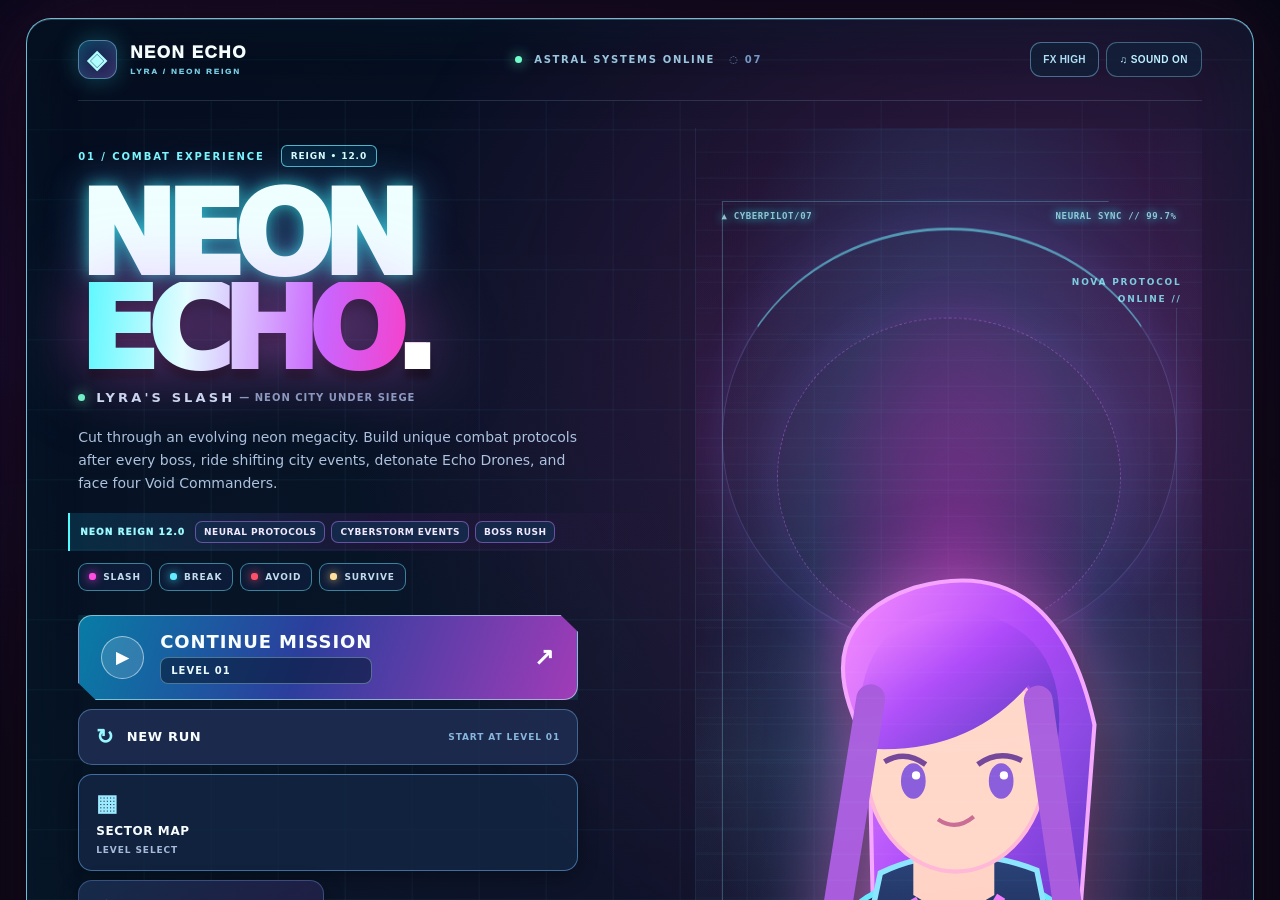
==== commit c63d23bb: "Release NEON REIGN v12: upgrade drafting, 3 cyberstorms, Echo Drone, chain lightning and mobile QA f" ====
--- a/boss-shield-v46.html
+++ b/boss-shield-v46.html
@@ -1,5 +1,5 @@
 <!doctype html>
-<html lang="en"><head><meta charset="utf-8"><meta name="viewport" content="width=device-width,initial-scale=1,maximum-scale=1,viewport-fit=cover,user-scalable=no,interactive-widget=resizes-content"><meta name="theme-color" content="#050b1d"><meta name="apple-mobile-web-app-capable" content="yes"><meta name="apple-mobile-web-app-status-bar-style" content="black-translucent"><title>NEON ECHO — Lyra's Slash — NEON RUPTURE v11.0</title>
+<html lang="en"><head><meta charset="utf-8"><meta name="viewport" content="width=device-width,initial-scale=1,maximum-scale=1,viewport-fit=cover,user-scalable=no,interactive-widget=resizes-content"><meta name="theme-color" content="#050b1d"><meta name="apple-mobile-web-app-capable" content="yes"><meta name="apple-mobile-web-app-status-bar-style" content="black-translucent"><title>NEON ECHO — Lyra's Slash — NEON REIGN v12.0</title>
 <style>
 :root{--pink:#ff36d9;--cyan:#55f8ff;--gold:#ffd270;--bg:#080617}*{box-sizing:border-box}html,body{height:100%;margin:0;overflow:hidden;background:#04030c;color:white;font-family:Arial,Helvetica,sans-serif;touch-action:none}canvas{display:block;position:absolute;inset:0;width:100%;height:100%;touch-action:none}#ui{position:absolute;inset:0;pointer-events:none;user-select:none}button{cursor:pointer;font:inherit;color:#fff;border:1px solid #b94af3;background:linear-gradient(120deg,#4a146c,#1a123e);padding:12px 19px;letter-spacing:.12em;font-weight:900;text-transform:uppercase;box-shadow:0 0 20px #a91ffb44,inset 0 0 12px #f24ce933}button:hover{border-color:var(--cyan);box-shadow:0 0 24px #58eaff77}button:disabled{opacity:.35;cursor:not-allowed}#top{display:flex;justify-content:space-between;align-items:flex-start;gap:8px;padding:calc(10px + env(safe-area-inset-top)) max(10px,2.5vw) 0}.stat{min-width:125px;text-align:center;background:linear-gradient(140deg,#3a0e59e8,#09091cde);clip-path:polygon(0 0,100% 0,100% 85%,92% 100%,8% 100%,0 85%);border-top:3px solid #e74fff;padding:8px 10px 15px;filter:drop-shadow(0 0 12px #bb17fa)}.stat label{font-size:clamp(11px,2vw,22px);letter-spacing:.16em;display:block;font-weight:1000;text-shadow:2px 2px #65005e}.stat strong{font-size:clamp(21px,4vw,43px);display:block;line-height:1.1;color:#ffc378;text-shadow:2px 3px #b92919,0 0 14px #ff682e;font-variant-numeric:tabular-nums}.center{width:min(43vw,460px);text-align:center}.meter{height:12px;border:2px solid #9e38da;background:#100c27;box-shadow:0 0 14px #e84bff88;overflow:hidden}.meter>div{height:100%;width:0%;background:linear-gradient(90deg,#9828fd,#46ecdb,#f3ffe8);transition:width .15s}.center .sub{font-size:clamp(10px,1.55vw,17px);margin-top:9px;letter-spacing:.16em;color:#80ffff;text-shadow:0 0 9px #14eafa;font-weight:bold}.bottom{position:absolute;bottom:calc(14px + env(safe-area-inset-bottom));left:12px;right:12px;display:flex;align-items:flex-end;justify-content:space-between;gap:10px}.health{width:min(46vw,340px);font-size:12px;font-weight:900;letter-spacing:.13em;color:#b9ffff}.bar{height:15px;border:1px solid #53f7ff;background:#0d1232;margin:6px 0 12px;box-shadow:0 0 12px #33dff777}.bar>div{height:100%;background:linear-gradient(90deg,#22dfca,#a5fffd);width:100%}.bar.mp{height:8px;border-color:#ef58f9}.bar.mp>div{background:linear-gradient(90deg,#bd32fc,#ff6fd4)}.bottom button{pointer-events:auto;font-size:11px;padding:10px}.overlay{position:absolute;inset:0;display:flex;align-items:center;justify-content:center;padding:15px;background:#040313aa;backdrop-filter:blur(9px);pointer-events:auto}.hidden{display:none!important}.panel{width:min(95vw,650px);max-height:89vh;overflow:auto;padding:clamp(20px,4vw,35px);background:linear-gradient(150deg,#200c38ef,#070b23f5 62%,#0c2440ef);border:2px solid #b343f8;box-shadow:0 0 55px #d424fb66,inset 0 0 45px #5b20a932;text-align:center}.panel h1{font-size:clamp(29px,7vw,57px);line-height:1.03;letter-spacing:.12em;margin:0 0 10px;color:#fff;text-shadow:0 0 8px #ff1ac4,0 0 35px #ea21ff}.panel h2{font-size:26px;letter-spacing:.14em;color:#86ffff}.panel p{color:#b9c8e6;line-height:1.55}.tag{font-size:11px;color:#7ffcff;letter-spacing:.3em;font-weight:bold;margin-bottom:15px}.actions{display:flex;flex-wrap:wrap;gap:10px;justify-content:center;margin-top:24px}.actions button{flex:1 1 130px}.wallet{color:#ffd978;font-weight:bold;letter-spacing:.11em}.shop-grid{display:grid;grid-template-columns:repeat(auto-fit,minmax(150px,1fr));gap:10px;margin:15px 0}.upgrade{padding:14px;border:1px solid #9142c5;background:#110d2b;text-align:left}.upgrade b{color:#8ef9ff}.upgrade small{display:block;min-height:40px;color:#adb6d5;margin:8px 0}.upgrade button{width:100%;font-size:11px;padding:9px 4px}.hint{font-size:12px!important;color:#90a2be!important}#warning{background:#1b0016aa;animation:alert .22s infinite alternate}#warning h1{color:#ff506b;font-size:clamp(38px,10vw,94px)}@keyframes alert{to{background:#300009dd}}#bossbar{position:absolute;top:clamp(100px,13vh,150px);left:21%;width:58%;text-align:center;display:none;color:#ff83dc;font-weight:900;letter-spacing:.17em;text-shadow:0 0 9px #ff15d4}#bossbar .meter{margin-top:6px}#bossbar .meter>div{background:linear-gradient(90deg,#f42a86,#ffb361)}#portalframe{width:100%;height:min(48vh,380px);border:1px solid var(--cyan);background:#050819}a{color:#73faff}#toast{position:absolute;left:50%;top:21%;transform:translateX(-50%);text-align:center;color:#ffeaa8;font-weight:900;letter-spacing:.15em;text-shadow:0 0 15px #ff27df;opacity:0;transition:opacity .15s;white-space:nowrap;font-size:clamp(15px,3vw,30px)}@media(max-width:550px){.stat{min-width:85px;padding:7px 4px 10px}.center{width:35vw}.center .sub{font-size:9px}.bottom{bottom:calc(8px + env(safe-area-inset-bottom))}.health{width:48vw}.bottom button{font-size:10px;padding:9px 8px}}
 <style>
@@ -958,6 +958,69 @@
 @keyframes v11Comms{from{opacity:0;transform:translateX(8px)}to{opacity:1;transform:translateX(0)}}
 @media(max-width:600px){#v11PhaseCutin{top:47%;padding:23px 8px}#v11PhaseCutin:after{border-width:1px}#lyraChibi #v11LyraMessage{right:90%;width:135px;top:-15%;font-size:9px;padding:7px 8px}}
 @media(prefers-reduced-motion:reduce){#v11PhaseCutin,#v11PhaseCutin .v11PhaseRing,#lyraChibi #v11LyraMessage{animation:none!important}}
+</style><style id="neon-reign-v12">
+/* V12 visual language: immersive neural upgrade draft */
+#protocol.overlay{background:radial-gradient(ellipse at 50% 30%,#24356bcd,#060b1bed 72%)!important;backdrop-filter:blur(25px) saturate(1.35)!important;overflow-y:auto!important;padding:clamp(10px,2vw,24px)!important;align-items:center!important;justify-content:center!important}
+#protocol .v12-protocol-wrap{position:relative;width:min(100%,1110px);max-height:94dvh;overflow:auto;border:1px solid #75efffc2;border-radius:21px;background:linear-gradient(141deg,#081c36f8,#101332fa 60%,#230b33fa);padding:clamp(16px,4vw,42px);box-shadow:0 40px 110px #000d,0 0 90px #8a5cff42,inset 0 0 70px #3d82c526}
+#protocol .v12-protocol-wrap:before{content:'';position:absolute;inset:0;pointer-events:none;background:repeating-linear-gradient(90deg,transparent 0 47px,#99dfff09 48px 49px);opacity:.7}
+#protocol .v12-protocol-top{display:flex;gap:20px;align-items:center;position:relative;z-index:1}
+#protocol .v12-sigil{flex:none;font:900 clamp(65px,9vw,110px) system-ui;color:#d1ffff;text-shadow:0 0 40px #5aefff;line-height:1}
+#protocol .v12-protocol-top small{font:950 10px ui-monospace,monospace;letter-spacing:.19em;color:#7aefff}
+#protocol h2{margin:6px 0!important;color:#fff;font:1000 clamp(31px,5.3vw,60px)/.98 system-ui;letter-spacing:-.055em;background:linear-gradient(90deg,#f8ffff,#9ceaff,#db97ff);background-clip:text;-webkit-background-clip:text;-webkit-text-fill-color:transparent}
+#protocol .v12-protocol-top p{font-size:13px;color:#a8bedb;line-height:1.55;margin:10px 0}
+#protocol .v12-protocol-meta{position:relative;z-index:1;display:flex;justify-content:space-between;gap:10px;flex-wrap:wrap;padding:17px 0 13px;border-bottom:1px solid #a2e9ff3c;color:#99c5e2;font:900 10px ui-monospace,monospace;letter-spacing:.1em}
+#protocol .v12-protocol-meta b{color:#a6fff2;font-size:16px;margin-left:9px}
+#protocol .v12-protocol-choices{position:relative;z-index:1;display:grid;grid-template-columns:repeat(3,minmax(0,1fr));gap:15px;margin:26px 0}
+#protocol .v12-protocol-card{--protocol-accent:#71ffff;display:flex;flex-direction:column;align-items:flex-start;gap:12px;text-align:left;min-width:0;min-height:290px;padding:22px;border-radius:15px;color:#fff;background:linear-gradient(155deg,#112743,#0d1430 65%,#22102e);border:1px solid color-mix(in srgb,var(--protocol-accent),transparent 20%);box-shadow:inset 0 1px #e0ffff35,0 12px 30px #0007;transition:transform .18s ease,box-shadow .18s ease!important}
+#protocol .v12-protocol-card:active{transform:scale(.965)}
+#protocol .v12-protocol-card:focus-visible{outline:3px solid var(--protocol-accent);outline-offset:4px}
+#protocol .v12-protocol-card:hover{box-shadow:0 0 35px color-mix(in srgb,var(--protocol-accent),transparent 70%),inset 0 0 20px color-mix(in srgb,var(--protocol-accent),transparent 91%);transform:translateY(-3px)}
+#protocol .v12-protocol-rarity{font:900 9px ui-monospace,monospace;letter-spacing:.15em;color:var(--protocol-accent)}
+#protocol .v12-protocol-icon{display:grid;place-items:center;width:68px;height:68px;border:1px solid var(--protocol-accent);background:color-mix(in srgb,var(--protocol-accent),transparent 87%);box-shadow:0 0 22px color-mix(in srgb,var(--protocol-accent),transparent 75%),inset 0 0 12px color-mix(in srgb,var(--protocol-accent),transparent 83%);border-radius:16px;font-size:34px;color:var(--protocol-accent);text-shadow:0 0 20px var(--protocol-accent)}
+#protocol .v12-protocol-card strong{font:950 clamp(17px,2.4vw,25px)/1.12 system-ui;color:#f4fdff;letter-spacing:-.02em}
+#protocol .v12-protocol-card p{font:500 12px/1.55 system-ui;color:#b0c3df;margin:0;min-height:54px}
+#protocol .v12-protocol-cardfoot{display:flex;width:100%;justify-content:space-between;gap:6px;align-items:center;margin-top:auto;padding-top:15px;border-top:1px solid #a3c7f82d;font:900 10px ui-monospace,monospace;color:#9ebed4}
+#protocol .v12-protocol-cardfoot b{color:var(--protocol-accent);white-space:nowrap}
+#protocol .v12-protocol-note{display:flex;flex-wrap:wrap;justify-content:space-between;gap:10px;color:#89a9c6;letter-spacing:.1em;font:850 10px ui-monospace,monospace}
+#protocol #v12BuildSummary{color:#d7fffa}
+#v12Loadout{position:absolute;bottom:clamp(115px,16vh,155px);left:clamp(8px,2vw,30px);z-index:7;pointer-events:none;max-width:min(50vw,380px);border-left:3px solid #75ffda;background:linear-gradient(90deg,#041b2fe3,transparent);padding:7px 13px;filter:drop-shadow(0 5px 12px #000b)}
+#v12Loadout small{display:block;color:#75ffda;font:950 8px ui-monospace,monospace;letter-spacing:.17em}
+#v12Loadout span{display:block;color:#c9ffff;font:900 12px ui-monospace,monospace;margin-top:3px;letter-spacing:.09em}
+#v12StormHUD{position:absolute;top:clamp(128px,17vh,172px);right:clamp(10px,2vw,30px);z-index:8;pointer-events:none;display:flex;align-items:center;gap:12px;width:min(37vw,270px);padding:11px 16px;border:1px solid #e2adf9bf;border-radius:12px;background:linear-gradient(115deg,#321049e9,#091b35e8);box-shadow:0 0 31px #d34df44b;animation:v12StormIn .45s ease-out}
+#v12StormGlyph{font-size:28px;color:#e6b2ff;text-shadow:0 0 23px #f982ff}
+#v12StormHUD>div{flex:1;min-width:0}
+#v12StormTitle{display:block;color:#ffefff;letter-spacing:.14em;font:950 13px ui-monospace,monospace}
+#v12StormDesc{display:block;color:#c7a9f3;letter-spacing:.05em;font:850 9px ui-monospace,monospace;margin:5px 0 8px;line-height:1.4}
+#v12StormProgress{display:block;width:0;height:4px;border-radius:50px;background:linear-gradient(90deg,#94faff,#e77fff);box-shadow:0 0 10px #df7fff}
+#ui:has(#v12StormHUD:not(.hidden)) .v7-hud-center{border-color:#d97bffb3!important}
+#menu .v7-description{max-width:520px}
+#menu .v7-actions button:focus-visible{outline:3px solid #adfaff;outline-offset:3px}
+@keyframes v12StormIn{from{opacity:0;transform:translateX(15px)}to{opacity:1;transform:translateX(0)}}
+@media(max-width:660px){
+#protocol.overlay{padding:5px!important}
+#protocol .v12-protocol-wrap{max-height:100dvh;border-radius:0;border-left:0;border-right:0;padding:19px 15px}
+#protocol .v12-protocol-top{gap:10px}
+#protocol .v12-sigil{font-size:56px}
+#protocol h2{font-size:clamp(27px,7vw,40px)}
+#protocol .v12-protocol-top small{font-size:8px}
+#protocol .v12-protocol-top p{font-size:11px}
+#protocol .v12-protocol-choices{grid-template-columns:1fr;gap:9px;margin:13px 0}
+#protocol .v12-protocol-card{display:grid;grid-template-columns:54px minmax(0,1fr);gap:6px 13px;min-height:0;padding:12px 13px}
+#protocol .v12-protocol-rarity{grid-column:1/-1;font-size:8px}
+#protocol .v12-protocol-icon{grid-row:2/span 2;width:52px;height:52px;font-size:25px;border-radius:12px}
+#protocol .v12-protocol-card strong{font-size:17px;align-self:end}
+#protocol .v12-protocol-card p{font-size:11px;min-height:0}
+#protocol .v12-protocol-cardfoot{grid-column:1/-1;margin-top:2px;padding-top:8px}
+#v12StormHUD{top:calc(102px + env(safe-area-inset-top));right:8px;width:min(40vw,165px);padding:7px 8px;gap:6px}
+#v12StormGlyph{font-size:20px}
+#v12StormTitle{font-size:9px}
+#v12StormDesc{font-size:7px;margin:3px 0 6px}
+#v12Loadout{left:8px;bottom:calc(105px + env(safe-area-inset-bottom));max-width:53vw;padding:5px 6px}
+#v12Loadout small{font-size:7px}
+#v12Loadout span{font-size:9px;line-height:1.4}
+}
+@media(max-height:640px) and (orientation:landscape){#protocol .v12-protocol-wrap{max-height:95vh}#protocol .v12-protocol-choices{grid-template-columns:repeat(3,minmax(0,1fr))}#protocol .v12-protocol-card{min-height:0}}
+@media(prefers-reduced-motion:reduce){#v12StormHUD{animation:none}}
 </style></head><body><svg xmlns="http://www.w3.org/2000/svg" style="position:absolute;width:0;height:0;overflow:hidden" aria-hidden="true"><defs>
 <linearGradient id="lyraHair" x2="1" y2="1"><stop stop-color="#f78cff"/><stop offset=".43" stop-color="#ae48fa"/><stop offset="1" stop-color="#482cb5"/></linearGradient><linearGradient id="lyraSuit" x2="0" y2="1"><stop stop-color="#273c75"/><stop offset="1" stop-color="#11142f"/></linearGradient>
 <symbol id="lyraChibiArt" viewBox="0 0 200 240"><path d="M48 76Q10 18 91 9Q163 -7 178 74L169 171Q139 193 117 164L52 167Z" fill="url(#lyraHair)" stroke="#e698ff" stroke-width="4"/><path d="M72 166L52 205Q48 230 68 230H151Q170 226 152 204L129 165" fill="url(#lyraSuit)" stroke="#72eaff" stroke-width="4"/><path d="M86 180L109 212L132 178" fill="none" stroke="#f389fa" stroke-width="8"/><path d="M70 224L65 235M137 224L145 235" stroke="#6deeff" stroke-width="12" stroke-linecap="round"/><ellipse cx="110" cy="111" rx="62" ry="65" fill="#ffd5c6" stroke="#ffbad6" stroke-width="3"/><path d="M44 93Q28 23 105 18Q174 22 176 95Q156 77 150 60Q100 101 44 93" fill="url(#lyraHair)"/><path d="M69 117Q83 103 96 118M124 118Q138 103 151 117" fill="none" stroke="#6b3c88" stroke-width="5" stroke-linecap="round"/><ellipse cx="84" cy="125" rx="9" ry="14" fill="#9f61e9"/><ellipse cx="138" cy="125" rx="9" ry="14" fill="#9f61e9"/><circle cx="87" cy="121" r="3" fill="#fff"/><circle cx="141" cy="121" r="3" fill="#fff"/><path d="M103 145Q111 152 120 145" stroke="#b95b8e" stroke-width="3" fill="none"/><ellipse cx="61" cy="145" rx="12" ry="6" fill="#ff92ab" opacity=".5"/><ellipse cx="157" cy="145" rx="12" ry="6" fill="#ff92ab" opacity=".5"/><path d="M47 82L35 161M170 82L183 163" stroke="#c770f5" stroke-width="16" stroke-linecap="round"/><path d="M76 200L109 222L143 200" fill="none" stroke="#72eeff" stroke-width="3"/></symbol>
@@ -971,7 +1034,7 @@
   </div>
   <div class="v7-hud-combo"><small>⚡ CHAIN COMBO</small><strong id="combo">0000</strong><span id="comboTier">BUILD YOUR STREAK</span></div>
 </div>
-<div id="missionTrack" class="hidden"><small>DAILY CONTRACT</small><strong id="missionTrackTitle">SLICE PROTOCOL</strong><span id="missionTrackStatus">0 / 35</span><div class="v8-mission-meter"><i id="missionTrackFill"></i></div></div><div id="v11PhaseCutin" class="hidden" aria-hidden="true"><div class="v11PhaseRing">◈</div><small>HOSTILE SYSTEM EVOLVED</small><strong>PHASE II</strong><span>RAGE PROTOCOL // ENGAGED</span></div><div id="v11LaserAlert" class="hidden" role="status"><strong>☢ RAGE LASER</strong><span id="v11LaserCountdown">3.0s · STRIKE REACTOR TWICE</span></div><div id="v10EmpIndicator" class="hidden" role="status"><strong>⚠ EMP BREACH</strong><span>SLASH THE ORANGE NODE <b id="v10EmpTime">3.2s</b></span></div><div id="feverStatus" class="hidden">✦ FEVER ACTIVE <span id="feverSeconds">7.0s</span></div>
+<div id="v12Loadout" class="hidden"><small>RUN BUILD</small><span id="v12LoadoutText">NO MODULES</span></div><div id="v12StormHUD" class="hidden"><span id="v12StormGlyph">⚡</span><div><strong id="v12StormTitle">OVERCLOCK</strong><small id="v12StormDesc">DOUBLE TROUBLE</small><i id="v12StormProgress"></i></div></div><div id="missionTrack" class="hidden"><small>DAILY CONTRACT</small><strong id="missionTrackTitle">SLICE PROTOCOL</strong><span id="missionTrackStatus">0 / 35</span><div class="v8-mission-meter"><i id="missionTrackFill"></i></div></div><div id="v11PhaseCutin" class="hidden" aria-hidden="true"><div class="v11PhaseRing">◈</div><small>HOSTILE SYSTEM EVOLVED</small><strong>PHASE II</strong><span>RAGE PROTOCOL // ENGAGED</span></div><div id="v11LaserAlert" class="hidden" role="status"><strong>☢ RAGE LASER</strong><span id="v11LaserCountdown">3.0s · STRIKE REACTOR TWICE</span></div><div id="v10EmpIndicator" class="hidden" role="status"><strong>⚠ EMP BREACH</strong><span>SLASH THE ORANGE NODE <b id="v10EmpTime">3.2s</b></span></div><div id="feverStatus" class="hidden">✦ FEVER ACTIVE <span id="feverSeconds">7.0s</span></div>
 <div id="arcadeFeedback" class="hidden" aria-live="off"><strong id="arcadeFeedbackTitle">NICE SLICE</strong><span id="arcadeFeedbackSub">COMBO BOOST</span></div><div id="arenaHeading" class="hidden"><span id="arenaHeadingKicker">SECTOR START</span><strong id="arenaHeadingTitle">LEVEL 01</strong><small id="arenaHeadingSub">STAY SHARP · STAY ALIVE</small></div><div id="dangerFrame" aria-hidden="true"></div><div id="v9Scan" aria-hidden="true"></div><div id="v9Frame" aria-hidden="true"><span>ASTRA // NEON REACTOR</span><span>01 — PILOT SYNC</span></div><div id="skillCallout" class="hidden">TAP PULSE TO BREAK SHIELD <span>↓</span></div><div id="bossHint" class="hidden" role="status" aria-live="off"></div><div id="bossbar">RIFT SOVEREIGN<div class="meter"><div id="bosshealth"></div></div></div><div id="toast"></div><div class="bottom v7-bottom">
   <div class="health v7-vitals">
     <div class="v7-bar-label"><span>◉ HULL INTEGRITY</span><strong id="hptext">100 / 100</strong></div>
@@ -984,17 +1047,17 @@
 <div id="lyraChibi" aria-hidden="true"><svg viewBox="0 0 200 240"><use href="#lyraChibiArt"/></svg><span>LYRA // COMMS</span><div id="v11LyraMessage" class="hidden">I HAVE YOUR BACK!</div></div><div id="lyraMoment" class="hidden" aria-hidden="true"><div class="lyraMomentGlow"></div><svg viewBox="0 0 280 510"><use href="#lyraFullArt"/></svg><div class="lyraMomentCopy"><small>LYRA // UNIT 07</small><strong id="lyraMomentTitle">NOVA PULSE!</strong><span id="lyraMomentSubtitle">OVERDRIVE ACTIVATED</span></div></div><section id="menu" class="overlay">
 <div class="v7-shell">
   <header class="v7-masthead">
-    <div class="v7-brand"><span class="v7-mark">◈</span><span>NEON ECHO<small>LYRA / NEON RUPTURE</small></span></div>
+    <div class="v7-brand"><span class="v7-mark">◈</span><span>NEON ECHO<small>LYRA / NEON REIGN</small></span></div>
     <div class="v7-mast-center"><i></i> ASTRAL SYSTEMS ONLINE <span>◌ 07</span></div>
     <div class="v8-mast-actions"><button id="fxToggle" aria-label="Toggle performance mode" title="Switch between high and lite visual effects">FX HIGH</button><button id="audioToggle" aria-label="Toggle sound" title="Toggle sound effects">♫ SOUND ON</button></div>
   </header>
   <div class="v7-hero">
     <div class="v7-main">
-      <div class="v7-eyebrow"><span>01 / COMBAT EXPERIENCE</span><span class="v7-build">RUPTURE • 11.0</span></div>
+      <div class="v7-eyebrow"><span>01 / COMBAT EXPERIENCE</span><span class="v7-build">REIGN • 12.0</span></div>
       <h1 class="v7-title"><span>NEON</span><strong>ECHO<span class="v7-dot">.</span></strong></h1>
       <div class="v7-subtitle"><i></i> LYRA'S SLASH <span>— NEON CITY UNDER SIEGE</span></div>
-      <p class="v7-description">Enter the rain-soaked neon megacity. Cut through rogue constructs, disarm incoming EMP attacks, and breach four Void Commanders with Lyra's overdrive.</p>
-      <div class="v8-feature-banner"><strong>NEON RUPTURE 11.0</strong><span>EMP COUNTERATTACK</span><span>BOSS RUSH</span><span>BLADE FORGE</span></div><div class="v7-rule-row"><span><i class="v7-rule-magenta"></i> SLASH</span><span><i class="v7-rule-cyan"></i> BREAK</span><span><i class="v7-rule-red"></i> AVOID</span><span><i class="v7-rule-gold"></i> SURVIVE</span></div>
+      <p class="v7-description">Cut through an evolving neon megacity. Build unique combat protocols after every boss, ride shifting city events, detonate Echo Drones, and face four Void Commanders.</p>
+      <div class="v8-feature-banner"><strong>NEON REIGN 12.0</strong><span>NEURAL PROTOCOLS</span><span>CYBERSTORM EVENTS</span><span>BOSS RUSH</span></div><div class="v7-rule-row"><span><i class="v7-rule-magenta"></i> SLASH</span><span><i class="v7-rule-cyan"></i> BREAK</span><span><i class="v7-rule-red"></i> AVOID</span><span><i class="v7-rule-gold"></i> SURVIVE</span></div>
       <div class="v7-actions">
         <button id="continueBtn" class="v7-continue"><span class="v7-play-icon">▶</span><span class="v7-btn-copy"><strong>CONTINUE MISSION</strong><small id="continueInfo">LEVEL 01</small></span><span class="v7-next">↗</span></button>
         <button id="start" class="v7-newrun"><span>↻</span><strong>NEW RUN</strong><small>START AT LEVEL 01</small></button>
@@ -1018,10 +1081,10 @@
     <div class="v7-career-stat v7-career-wallet"><small>AVAILABLE STARDUST</small><strong class="wallet" id="wallet">✦ 0</strong></div>
     <div class="v7-career-status"><span class="v7-blink"></span> PILOT READY</div>
   </section>
-  <footer class="v7-footer"><span>DESIGNED FOR ONE-THUMB ARCADE PLAY</span><span>TAP TARGETS · CHAIN SLASHES · BREAK SHIELDS</span><span>NEON RUPTURE 11.0</span></footer>
+  <footer class="v7-footer"><span>DESIGNED FOR ONE-THUMB ARCADE PLAY</span><span>TAP TARGETS · CHAIN SLASHES · BREAK SHIELDS</span><span>NEON REIGN 12.0</span></footer>
 </div>
 </section>
-<section id="levels" class="overlay hidden"><div class="panel levels-panel v7-levels"><div class="tag">◈ MISSION ARCHIVE / CAMPAIGN</div><h2>SECTOR MAP</h2><p>Every defeated boss permanently unlocks the next sector. Select any cleared or available sector to deploy.</p><div id="levelGrid" class="level-grid"></div><div class="actions"><button id="levelsBack">← RETURN TO COMMAND DECK</button></div></div></section><section id="howto" class="overlay hidden"><div class="panel tutorial-panel"><div class="tag">QUICK START / 30 SECONDS</div><h2>HOW TO PLAY</h2><p>Tap a target for a precise hit, or drag your finger through groups. Avoid screen edges on iPhone. A 12-hit combo triggers Fever, and late slashes earn Perfect Cut bonuses.</p><div class="tutorial-grid"><div><b class="pink">◇ PINK CUBES</b><span>Slash for points and combos.</span></div><div><b class="cyan">▣ BLUE ARMOR</b><span>Break its armor with repeated hits.</span></div><div><b class="green">● GREEN ORBS</b><span>Restore health or energy.</span></div><div><b class="red">✹ RED BOMBS</b><span>Avoid touching them with your blade.</span></div></div><p><strong>New threats:</strong> gold prisms grant energy, orange splitters create two more cubes, violet phasers dodge, and orange chargers rush. Lyra Pulse clears incoming hazards—including bombs—for its full animation.</p><p><strong>Boss protocol:</strong> build Overdrive and use PULSE to break the shield. Slash the exposed core. Slash the orange EMP node to disarm it. When a boss reaches half health, it enters Rage Protocol: cut the RED laser reactor twice before it fires. Try Boss Rush for four commanders. Press Space on desktop.</p><div class="actions"><button id="tutorialPlay">▶ START PLAYING</button><button id="tutorialBack">BACK TO MENU</button></div><label class="tutorial-check"><input type="checkbox" id="skipTutorial" checked> Show tutorial only once</label></div></section><section id="shop" class="overlay hidden"><div class="panel v7-shop">
+<section id="levels" class="overlay hidden"><div class="panel levels-panel v7-levels"><div class="tag">◈ MISSION ARCHIVE / CAMPAIGN</div><h2>SECTOR MAP</h2><p>Every defeated boss permanently unlocks the next sector. Select any cleared or available sector to deploy.</p><div id="levelGrid" class="level-grid"></div><div class="actions"><button id="levelsBack">← RETURN TO COMMAND DECK</button></div></div></section><section id="howto" class="overlay hidden"><div class="panel tutorial-panel"><div class="tag">QUICK START / 30 SECONDS</div><h2>HOW TO PLAY</h2><p>Tap a target for a precise hit, or drag your finger through groups. Avoid screen edges on iPhone. A 12-hit combo triggers Fever, and late slashes earn Perfect Cut bonuses.</p><div class="tutorial-grid"><div><b class="pink">◇ PINK CUBES</b><span>Slash for points and combos.</span></div><div><b class="cyan">▣ BLUE ARMOR</b><span>Break its armor with repeated hits.</span></div><div><b class="green">● GREEN ORBS</b><span>Restore health or energy.</span></div><div><b class="red">✹ RED BOMBS</b><span>Avoid touching them with your blade.</span></div></div><p><strong>New threats:</strong> cyan Echo Drones detonate nearby enemies when slashed, gold prisms grant energy, orange splitters create two more cubes, violet phasers dodge, and orange chargers rush. Lyra Pulse clears incoming hazards—including bombs—for its full animation.</p><p><strong>Boss protocol:</strong> build Overdrive and use PULSE to break the shield. Slash the exposed core. Slash the orange EMP node to disarm it. When a boss reaches half health, it enters Rage Protocol: cut the RED laser reactor twice before it fires. Try Boss Rush for four commanders. Press Space on desktop.</p><div class="actions"><button id="tutorialPlay">▶ START PLAYING</button><button id="tutorialBack">BACK TO MENU</button></div><label class="tutorial-check"><input type="checkbox" id="skipTutorial" checked> Show tutorial only once</label></div></section><section id="shop" class="overlay hidden"><div class="panel v7-shop">
   <div class="tag">◈ LYRA DIVISION / SYSTEM UPGRADES</div>
   <h2>THE ARMORY <span class="v7-armory-glyph">✦</span></h2>
   <p>Invest Stardust in permanent upgrades. Every sector you unlock stays unlocked—even after a failed run.</p>
@@ -1036,6 +1099,12 @@
 <div id="missionCards" class="v8-mission-cards"></div>
 <div class="actions"><button id="missionsBack">← RETURN TO COMMAND DECK</button></div>
 </div></section>
+<section id="protocol" class="overlay hidden"><div class="v12-protocol-wrap">
+  <div class="v12-protocol-top"><span class="v12-sigil">◈</span><div><small>LYRA // NEURAL INTERFACE</small><h2>CHOOSE YOUR PROTOCOL</h2><p>One temporary upgrade for this run. Stack them to create a different build every sector.</p></div></div>
+  <div class="v12-protocol-meta"><span>SECTOR CLEARED <b id="v12ClearedSector">01</b></span><span>CHOOSE ONE · 3 OPTIONS</span></div>
+  <div id="protocolChoices" class="v12-protocol-choices"></div>
+  <div class="v12-protocol-note"><span>✦ ALL UPGRADES LAST UNTIL THIS RUN ENDS</span><span id="v12BuildSummary">NO ACTIVE MODULES</span></div>
+</div></section>
 <section id="paused" class="overlay hidden"><div class="panel"><h2>MISSION PAUSED</h2><p>Your run is safe. Tap resume to continue slashing.</p><div class="actions"><button id="resume">▶ RESUME</button><button id="quitPause">QUIT TO HUB</button></div></div></section>
 <section id="warning" class="overlay hidden"><div class="v10-boss-intro-art" aria-hidden="true"><div class="v10-rune-outer"></div><div class="v10-rune-inner">◈</div><div class="v10-rune-rays"></div></div><div style="text-align:center"><div class="tag">HOSTILE SIGNATURE DETECTED</div><h1>⚠ WARNING ⚠</h1><h2 id="warninglabel">RIFT SOVEREIGN</h2><p id="warningAttack" class="v8-warning-attack">RADIAL ATTACKS · SHIELD BREACH REQUIRED</p><div class="v8-warning-progress"><i></i></div></div></section>
 <section id="end" class="overlay hidden"><div class="panel"><div class="tag" id="endtag">SIGNAL LOST</div><h1 id="endtitle">GAME OVER</h1><h2 id="endstats"></h2><p id="endmessage"></p><div class="wallet" id="endreward"></div><div class="actions"><button id="again">RETRY</button><button id="endshop">ARMORY</button><button id="home">HUB</button></div></div></section>
@@ -1046,7 +1115,7 @@
 function resize(){DPR=Math.min(2,window.devicePixelRatio||1);W=innerWidth;H=innerHeight;canvas.width=Math.round(W*DPR);canvas.height=Math.round(H*DPR);ctx.setTransform(DPR,0,0,DPR,0,0)}addEventListener('resize',resize);resize();
 const storeKey='neon_echo_lyra_v1';const defaults=()=>({highestUnlocked:1,checkpoint:1,stardust:0,best:0,weapon:1,radius:1,hull:1,muted:false,daily:null,stars:{},fxQuality:'high',blade:'ion',bladeOwned:['ion'],visits:{day:'',count:0}});let save;try{save={...defaults(),...JSON.parse(localStorage.getItem(storeKey)||'{}')}}catch{save=defaults()}const persist=()=>{try{localStorage.setItem(storeKey,JSON.stringify(save))}catch{}};
 // Campaign progression is stored independently of individual runs.
-save.highestUnlocked=Math.max(1,Math.min(99,Number(save.highestUnlocked)||1));save.checkpoint=Math.max(1,Math.min(save.highestUnlocked,Number(save.checkpoint)||save.highestUnlocked));if(!save.stars||typeof save.stars!=='object')save.stars={};if(!['high','lite'].includes(save.fxQuality))save.fxQuality='high';if(!Array.isArray(save.bladeOwned))save.bladeOwned=['ion'];if(!save.bladeOwned.includes('ion'))save.bladeOwned.unshift('ion');if(!save.bladeOwned.includes(save.blade))save.blade='ion';
+save.highestUnlocked=Math.max(1,Math.min(99,Number(save.highestUnlocked)||1));save.checkpoint=Math.max(1,Math.min(save.highestUnlocked,Number(save.checkpoint)||save.highestUnlocked));if(!save.stars||typeof save.stars!=='object')save.stars={};if(!['high','lite'].includes(save.fxQuality))save.fxQuality='high';save.stardust=Math.max(0,Math.round(Number(save.stardust)||0));if(!Array.isArray(save.bladeOwned))save.bladeOwned=['ion'];if(!save.bladeOwned.includes('ion'))save.bladeOwned.unshift('ion');if(!save.bladeOwned.includes(save.blade))save.blade='ion';
 const contractSpecs=[
 {id:'slices',name:'PHANTOM CLEANUP',description:'Destroy 35 enemy targets across your runs.',goal:35,reward:150,icon:'⚔'},
 {id:'armor',name:'CRACK THE ARMOR',description:'Destroy 6 armored enemies.',goal:6,reward:180,icon:'⬡'},
@@ -1168,20 +1237,20 @@
 const stars=Array.from({length:190},()=>({x:Math.random(),y:Math.random(),a:rnd(.1,.8),r:rnd(.35,1.8),speed:rnd(.002,.024)}));
 const game={mode:'menu',level:1,score:0,combo:0,hp:100,maxHp:100,mp:0,progress:0,elapsed:0,spawnTimer:0,boss:null,bossShots:0,warning:0,shake:0,levelQuota:18,earned:0,runHits:0,misses:0};
 const pointer={x:0,y:0,down:false,id:null,prevX:0,prevY:0,trail:[],lastMove:0};
-let arcadeFeedbackUntil=0,arenaHeadingUntil=0,arenaHeadingPending=0,phaseCutinUntil=0,lyraMessageUntil=0;function lyraSay(message,duration=2.4){$('v11LyraMessage').textContent=message;$('v11LyraMessage').classList.remove('hidden');lyraMessageUntil=clock+duration}
+let arcadeFeedbackUntil=0,arenaHeadingUntil=0,arenaHeadingPending=0,phaseCutinUntil=0,lyraMessageUntil=0,protocolPending=0,protocolCleared=0;function lyraSay(message,duration=2.4){$('v11LyraMessage').textContent=message;$('v11LyraMessage').classList.remove('hidden');lyraMessageUntil=clock+duration}
 function comboAnnouncement(title,sub,duration=1){const box=$('arcadeFeedback');$('arcadeFeedbackTitle').textContent=title;$('arcadeFeedbackSub').textContent=sub;box.classList.remove('hidden');arcadeFeedbackUntil=clock+duration}
 function sectorAnnouncement(level){$('arenaHeadingKicker').textContent='SECTOR '+String(level).padStart(2,'0')+' // ONLINE';$('arenaHeadingTitle').textContent='LEVEL '+String(level).padStart(2,'0');$('arenaHeadingSub').textContent=['ENTER THE RIFT','THROUGH THE BLOOD NEBULA','BEYOND THE ICE STORM','THE GOLDEN VOID'][(level-1)%4]+' · DEFEAT THE BOSS';$('arenaHeading').classList.remove('hidden');arenaHeadingUntil=clock+1.65}
-function resetRun(startLevel=1){startLevel=Math.max(1,Math.min(save.highestUnlocked,Math.floor(Number(startLevel)||1)));Object.assign(game,{mode:'play',level:startLevel,score:0,combo:0,hp:100+(save.hull-1)*25,maxHp:100+(save.hull-1)*25,mp:0,progress:0,elapsed:0,spawnTimer:2.0,boss:null,bossShots:0,warning:0,shake:0,levelQuota:18+startLevel*5,earned:0,runHits:0,misses:0,pulseUntil:0,feverUntil:0,lastPerfectAt:0,stageDamage:0,stageMisses:0,bossRush:false,rushRound:0,lastRush:false,bestCombo:0,bossAttack:null,bossAttackNext:5.2,disarms:0,lastSlashAngle:0,criticalHits:0,laserAttack:null,laserNext:3.4});for(const e of entities)e.active=false;for(const p of particles)p.active=false;for(const f of fracturePool)f.active=false;for(const ring of impactRings)ring.active=false;pointer.trail.length=0;pointer.down=false;phaseCutinUntil=0;$('v11PhaseCutin').classList.add('hidden');$('pause').textContent='Ⅱ';updateHUD();show('');sectorAnnouncement(startLevel);lyraSay('SYSTEMS GREEN. LET’S MOVE!',2.8);sound('ui')}
+function resetRun(startLevel=1){protocolPending=0;startLevel=Math.max(1,Math.min(save.highestUnlocked,Math.floor(Number(startLevel)||1)));Object.assign(game,{mode:'play',level:startLevel,score:0,combo:0,hp:100+(save.hull-1)*25,maxHp:100+(save.hull-1)*25,mp:0,progress:0,elapsed:0,spawnTimer:2.0,boss:null,bossShots:0,warning:0,shake:0,levelQuota:18+startLevel*5,earned:0,runHits:0,misses:0,pulseUntil:0,feverUntil:0,lastPerfectAt:0,stageDamage:0,stageMisses:0,bossRush:false,rushRound:0,lastRush:false,modules:{},modulePicks:0,chainBusy:false,shieldCharges:0,levelTransitionUntil:0,stormKind:null,stormTimer:12,stormUntil:0,stormIndex:0,bestCombo:0,bossAttack:null,bossAttackNext:5.2,disarms:0,lastSlashAngle:0,criticalHits:0,laserAttack:null,laserNext:3.4});for(const e of entities)e.active=false;for(const p of particles)p.active=false;for(const f of fracturePool)f.active=false;for(const ring of impactRings)ring.active=false;for(const a of v12Arcs)a.active=false;pointer.trail.length=0;pointer.down=false;phaseCutinUntil=0;$('v11PhaseCutin').classList.add('hidden');$('pause').textContent='Ⅱ';updateHUD();show('');sectorAnnouncement(startLevel);lyraSay('SYSTEMS GREEN. LET’S MOVE!',2.8);sound('ui')}
 let lyraMomentEnd=0;function showLyraMoment(title,sub,duration){$('lyraMomentTitle').textContent=title;$('lyraMomentSubtitle').textContent=sub;lyraMomentEnd=clock+duration;$('lyraMoment').classList.toggle('pulse-scene',title==='NOVA PULSE!');$('lyraMoment').classList.remove('hidden')}
-function show(id){$('lyraChibi').classList.toggle('hidden',!!id);if(id){$('lyraMoment').classList.add('hidden');$('v11PhaseCutin').classList.add('hidden')}for(const name of ['menu','levels','howto','shop','side','missions','warning','end','paused'])$(name).classList.toggle('hidden',name!==id);const gameplayVisible=!id;$('ui').classList.toggle('hidden',!gameplayVisible);$('ui').setAttribute('aria-hidden',String(!gameplayVisible));$('bossbar').style.display=gameplayVisible&&game.boss?'block':'none'}
+function show(id){$('lyraChibi').classList.toggle('hidden',!!id);if(id){$('lyraMoment').classList.add('hidden');$('v11PhaseCutin').classList.add('hidden')}for(const name of ['menu','levels','howto','shop','side','missions','protocol','warning','end','paused'])$(name).classList.toggle('hidden',name!==id);const gameplayVisible=!id;$('ui').classList.toggle('hidden',!gameplayVisible);$('ui').setAttribute('aria-hidden',String(!gameplayVisible));$('bossbar').style.display=gameplayVisible&&game.boss?'block':'none'}
 function popup(message){$('toast').textContent=message;$('toast').style.opacity=1;game.toastTime=1.3}
-function giveScore(points,x,y){const amount=Math.floor(points*(1+Math.min(5,Math.floor(game.combo/10))*.5)*(game.feverUntil>clock?1.8:1));game.score+=amount;game.earned+=Math.max(1,Math.floor(amount/15));floatText(x,y,'+'+amount,'#ffe67b')}
-function makeEntity(type,x,y,opt={}){const e=entities.find(q=>!q.active);if(!e)return;const armor=type==='armor';Object.assign(e,{active:true,type,x,y,baseX:x,baseY:y,z:.12,age:0,hp:armor?2+Math.floor(game.level/3):1,maxHp:armor?2+Math.floor(game.level/3):1,angle:rnd(0,7),rot:rnd(-2,2),size:type==='bomb'?25:type==='orb'?21:type==='prism'?27:type==='splitter'?32:type==='phaser'?30:type==='charger'?30:armor?34:29,sway:rnd(0,6),hitCooldown:0,splitBorn:!!opt.splitBorn,vx:opt.vx||0,vy:opt.vy||0,pattern:opt.pattern||0});return e}
+function giveScore(points,x,y){const amount=Math.floor(points*(1+Math.min(5,Math.floor(game.combo/10))*.5)*(game.feverUntil>clock?1.8:1)*(1+v12Rank('focus')*.15)*(game.stormKind==='overclock'?1.5:1));game.score+=amount;game.earned+=Math.max(1,Math.round(Math.floor(amount/15)*(1+v12Rank('salvage')*.35))+(game.stormKind==='bounty'?2:0));floatText(x,y,'+'+amount,'#ffe67b')}
+function makeEntity(type,x,y,opt={}){const e=entities.find(q=>!q.active);if(!e)return;const armor=type==='armor';Object.assign(e,{active:true,type,x,y,baseX:x,baseY:y,z:.12,age:0,hp:armor?2+Math.floor(game.level/3):1,maxHp:armor?2+Math.floor(game.level/3):1,angle:rnd(0,7),rot:rnd(-2,2),size:type==='bomb'?25:type==='orb'?21:type==='prism'?27:type==='splitter'?32:type==='phaser'?30:type==='charger'?30:type==='drone'?32:armor?34:29,sway:rnd(0,6),hitCooldown:0,splitBorn:!!opt.splitBorn,vx:opt.vx||0,vy:opt.vy||0,pattern:opt.pattern||0});return e}
 function difficulty(){return 1+game.level*.095}
 function wave(){
   const count=game.level>3&&Math.random()<.36?3:game.level>1&&Math.random()<.22?2:1;
   for(let j=0;j<count;j++){
-    const roll=Math.random(),type=roll<.055?'bomb':roll<.145?'orb':roll<.19&&game.level>1?'prism':roll<.24&&game.level>=3?'splitter':roll<.29&&game.level>=4?'phaser':roll<.34&&game.level>=5?'charger':roll<Math.min(.53,.22+game.level*.027)?'armor':'cube';
+    const roll=Math.random(),type=roll<.055?'bomb':roll<(game.stormKind==='bounty'?.22:.145)?'orb':roll<(game.stormKind==='bounty'?.40:.19)&&game.level>1?'prism':roll<.245&&game.level>=3?'drone':roll<.30&&game.level>=3?'splitter':roll<.34&&game.level>=4?'phaser':roll<.39&&game.level>=5?'charger':roll<Math.min(.53,.22+game.level*.027)?'armor':'cube';
     const edge=Math.floor(Math.random()*4);let sx,sy;
     if(edge===0){sx=W*rnd(.06,.28);sy=H*rnd(.14,.82)}
     else if(edge===1){sx=W*rnd(.72,.94);sy=H*rnd(.14,.82)}
@@ -1200,13 +1269,142 @@
 
 function startBossRush(){resetRun(1);game.bossRush=true;game.rushRound=1;game.level=1;game.mp=20;for(const e of entities)e.active=false;arenaHeadingUntil=0;arenaHeadingPending=0;$('arenaHeading').classList.add('hidden');enterWarning()}
 function advanceRush(){phaseCutinUntil=0;$('v11PhaseCutin').classList.add('hidden');game.laserAttack=null;game.bossAttack=null;game.rushRound++;game.feverUntil=0;game.pulseUntil=0;for(const e of entities)e.active=false;game.boss=null;game.hp=Math.min(game.maxHp,game.hp+20);if(game.rushRound>4){game.mode='end';game.bossRush=false;game.lastRush=true;const bonus=450+Math.min(450,Math.floor(game.score/100));save.stardust+=game.earned+bonus;save.bestRush=Math.max(Number(save.bestRush)||0,game.score);save.best=Math.max(Number(save.best)||0,game.score);persist();$('endtag').textContent='COMMANDERS DEFEATED / FOUR OF FOUR';$('endtitle').textContent='BOSS RUSH CLEARED';$('endstats').textContent='4 COMMANDERS · SCORE '+game.score.toLocaleString();$('endmessage').textContent='Lyra conquered all four enemy commanders. Best Boss Rush: '+save.bestRush.toLocaleString();$('endreward').textContent='✦ '+(game.earned+bonus).toLocaleString()+' STARDUST EARNED';show('end');sound('boss');return}game.level=game.rushRound;game.mp=Math.min(100,game.mp+45);game.spawnTimer=1.1;enterWarning();comboAnnouncement('COMMANDER DEFEATED','ROUND '+game.rushRound+' / 4',1.3)}
-function enterWarning(){game.laserAttack=null;game.bossAttack=null;game.mode='warning';game.warning=3.1;game.boss=null;$('warninglabel').textContent=['RIFT SOVEREIGN','VOID HARBINGER','CHROME LEVIATHAN','ECHO TYRANT'][(game.level-1)%4];$('warningAttack').textContent=['RADIAL SWARM · PULSE BREAKS SHIELD','PHASING FOES · TIME YOUR SLASH','ARMORED BARRAGE · STRIKE REPEATEDLY','SPLITTER SWARM · WATCH THE FRAGMENTS'][(game.level-1)%4]+' · ★ NO MERCY';show('warning');sound('boss')}
-function beginBoss(){game.laserAttack=null;game.laserNext=3.7;game.mode='play';const hp=25+game.level*9,kind=(game.level-1)%4;game.bossAttack=null;game.bossAttackNext=4.8;game.boss={hp,maxHp:hp,x:W/2,y:H*.30,t:0,cool:0,phase:0,kind,attackPhase:0,shieldDown:0,shieldCooldown:0,hintCooldown:0,name:$('warninglabel').textContent};show('');$('bossbar').firstChild.textContent=game.boss.name;popup('BOSS PROTOCOL · BREAK THE SHIELD WITH PULSE!');lyraSay('CHARGE PULSE. I WILL BREAK IT!',3);comboAnnouncement(['RIFT SPIRAL','PHANTOM PHASE','IRON BULWARK','ECHO FRACTURE'][kind],['RADIAL BURST','WARPING ENEMIES','ARMORED BARRAGE','SPLITTER SWARM'][kind],2.1)}
-function levelUp(){phaseCutinUntil=0;$('v11PhaseCutin').classList.add('hidden');game.laserAttack=null;game.bossAttack=null;if(game.bossRush){advanceRush();return}const clearedLevel=game.level,prevStars=Number(save.stars[clearedLevel])||0,newStars=game.stageMisses===0&&game.stageDamage===0?3:game.stageMisses<=2&&game.stageDamage<=35?2:1;save.stars[clearedLevel]=Math.max(prevStars,newStars);const rankBonus=Math.max(0,newStars-prevStars)*35;const nextLevel=game.level+1;const firstClear=nextLevel>save.highestUnlocked;const award=(firstClear?100+game.level*35:25+game.level*6)+rankBonus;save.stardust+=award;save.best=Math.max(save.best,game.score);save.highestUnlocked=Math.max(save.highestUnlocked,nextLevel);save.checkpoint=nextLevel;persist();game.level++;game.progress=0;game.levelQuota=18+game.level*5;game.hp=Math.min(game.maxHp,game.hp+12);game.mp=Math.min(100,game.mp+20);for(const e of entities)e.active=false;game.boss=null;game.bossAttack=null;game.mode='play';game.spawnTimer=3.6;game.feverUntil=0;game.stageDamage=0;game.stageMisses=0;show('');arenaHeadingPending=clock+3.12;showLyraMoment('SECTOR CLEAR · '+('★'.repeat(newStars)),'+'+award+' STARDUST · LEVEL '+game.level+' UNLOCKED',3.1);popup('LEVEL '+game.level+' · +'+award+' STARDUST');sound('level')}
+function enterWarning(){game.stormKind=null;game.laserAttack=null;game.bossAttack=null;game.mode='warning';game.warning=3.1;game.boss=null;$('warninglabel').textContent=['RIFT SOVEREIGN','VOID HARBINGER','CHROME LEVIATHAN','ECHO TYRANT'][(game.level-1)%4];$('warningAttack').textContent=['RADIAL SWARM · PULSE BREAKS SHIELD','PHASING FOES · TIME YOUR SLASH','ARMORED BARRAGE · STRIKE REPEATEDLY','SPLITTER SWARM · WATCH THE FRAGMENTS'][(game.level-1)%4]+' · ★ NO MERCY';show('warning');sound('boss')}
+function beginBoss(){game.stormKind=null;game.laserAttack=null;game.laserNext=3.7;game.mode='play';const hp=25+game.level*9,kind=(game.level-1)%4;game.bossAttack=null;game.bossAttackNext=4.8;game.boss={hp,maxHp:hp,x:W/2,y:H*.30,t:0,cool:0,phase:0,kind,attackPhase:0,shieldDown:0,shieldCooldown:0,hintCooldown:0,name:$('warninglabel').textContent};show('');$('bossbar').firstChild.textContent=game.boss.name;popup('BOSS PROTOCOL · BREAK THE SHIELD WITH PULSE!');lyraSay('CHARGE PULSE. I WILL BREAK IT!',3);comboAnnouncement(['RIFT SPIRAL','PHANTOM PHASE','IRON BULWARK','ECHO FRACTURE'][kind],['RADIAL BURST','WARPING ENEMIES','ARMORED BARRAGE','SPLITTER SWARM'][kind],2.1)}
+
+const v12Protocols=[
+ {id:'ion',glyph:'⚡',category:'OFFENSE',name:'ION CASCADE',description:'Every 5th direct takedown chains lightning to a nearby enemy.',accent:'#67f5ff',max:3},
+ {id:'barrier',glyph:'⬡',category:'DEFENSE',name:'AEGIS MATRIX',description:'Gain 2 shield charges per sector. A charge blocks one hull hit.',accent:'#75ffd8',max:3},
+ {id:'pulse',glyph:'✦',category:'ENERGY',name:'NOVA ENGINE',description:'Gain +4 additional Overdrive energy for every enemy defeated.',accent:'#f7a0ff',max:3},
+ {id:'salvage',glyph:'◈',category:'ECONOMY',name:'DATA HARVEST',description:'Earn extra Stardust from scored actions during this run.',accent:'#ffd18c',max:3},
+ {id:'repair',glyph:'✚',category:'SURVIVAL',name:'REGEN CIRCUIT',description:'Restore 3 hull integrity per enemy defeated.',accent:'#80ffae',max:3},
+ {id:'focus',glyph:'◎',category:'CONTROL',name:'QUANTUM EDGE',description:'Widen target hit detection and increase your combo score.',accent:'#aaaaff',max:3}
+];
+const v12StormTypes=[
+ {id:'overclock',glyph:'⚡',name:'OVERCLOCK',description:'FASTER WAVES · ×1.5 SCORE',accent:'#fba4ff'},
+ {id:'bounty',glyph:'✦',name:'GOLD RUSH',description:'MORE PRISMS · EXTRA STARDUST',accent:'#ffe294'},
+ {id:'resonance',glyph:'◇',name:'RESONANCE',description:'EXTRA PULSE ENERGY PER CUT',accent:'#7cfbff'}
+];
+function v12Rank(id){return Math.max(0,Number(game.modules?.[id])||0)}
+
+const v12Arcs=Array.from({length:22},()=>({active:false,x:0,y:0,tx:0,ty:0,life:0,ttl:0}));
+function v12ArcChain(e){
+ if(game.mode!=='play'||v12Rank('ion')===0||game.pulseUntil>clock||game.chainBusy||game.combo%5!==0)return;
+ const targets=entities.filter(q=>q.active&&!['bomb','orb','prism'].includes(q.type)&&q!==e&&Math.hypot(q.x-e.x,q.y-e.y)<Math.min(275,210+v12Rank('ion')*25)).sort((a,b)=>Math.hypot(a.x-e.x,a.y-e.y)-Math.hypot(b.x-e.x,b.y-e.y));
+ if(!targets.length)return;
+ game.chainBusy=true;
+ try{
+  for(const t of targets.slice(0,v12Rank('ion'))){
+   const a=v12Arcs.find(x=>!x.active);if(a)Object.assign(a,{active:true,x:e.x,y:e.y,tx:t.x,ty:t.y,life:.37,ttl:.37});
+   t.hp-=Math.max(1,v12Rank('ion')*2);
+   spawnParticle(t.x,t.y,'#78faff',15,.6);
+   impactRing(t.x,t.y,'#7affff',45,0);
+   if(t.hp<=0)destroyEntity(t)
+  }
+ }finally{game.chainBusy=false}
+}
+function v12DrawArcs(){
+ if(save.fxQuality==='lite'){ctx.save();ctx.strokeStyle='#75ffff';ctx.lineWidth=2;for(const a of v12Arcs)if(a.active){ctx.globalAlpha=a.life/a.ttl;ctx.beginPath();ctx.moveTo(a.x,a.y);ctx.lineTo(a.tx,a.ty);ctx.stroke()}ctx.restore();return}
+ ctx.save();ctx.globalCompositeOperation='lighter';ctx.lineCap='round';
+ for(const a of v12Arcs)if(a.active){
+  const p=a.life/a.ttl;ctx.globalAlpha=p;ctx.shadowColor='#71faff';ctx.shadowBlur=22;
+  for(let layer=0;layer<2;layer++){ctx.beginPath();ctx.moveTo(a.x,a.y);
+   for(let j=1;j<7;j++){const t=j/7,fx=a.x+(a.tx-a.x)*t,fy=a.y+(a.ty-a.y)*t;
+    const dx=a.ty-a.y,dy=-(a.tx-a.x),len=Math.hypot(dx,dy)||1;
+    const zig=Math.sin(t*55+clock*17)*10*p*(layer?.4:1);
+    ctx.lineTo(fx+dx/len*zig,fy+dy/len*zig)
+   }
+   ctx.lineTo(a.tx,a.ty);ctx.strokeStyle=layer?'#ffffff':'#66faff';ctx.lineWidth=layer?1.2:5;ctx.stroke()
+  }
+ }
+ ctx.restore()
+}
+
+function v12PickOptions(){
+ const allowed=v12Protocols.filter(p=>v12Rank(p.id)<p.max);
+ const used=new Set(),choice=[];
+ // Rotate options so all powers eventually become available; order varies per level.
+ for(let k=0;k<allowed.length&&choice.length<3;k++){
+   const index=(k*5+game.level*3+game.modulePicks)%allowed.length;
+   const p=allowed[index];if(!used.has(p.id)){used.add(p.id);choice.push(p)}
+ }
+ for(const p of allowed)if(choice.length<3&&!used.has(p.id)){used.add(p.id);choice.push(p)}
+ return choice
+}
+function v12RefreshLoadout(){
+ const owned=v12Protocols.filter(p=>v12Rank(p.id)>0);
+ $('v12Loadout').classList.toggle('hidden',game.mode!=='play'||owned.length===0);
+ $('v12LoadoutText').textContent=owned.length?owned.map(p=>p.glyph+' '+v12Rank(p.id)).join(' · ')+(game.shieldCharges?' · ⬡'+game.shieldCharges:''):'NO MODULES'
+}
+function v12OpenProtocol(){
+ if(game.mode!=='play'||game.bossRush)return;
+ protocolPending=0;game.levelTransitionUntil=0;game.mode='protocol';pointer.down=false;
+ $('v12ClearedSector').textContent=String(protocolCleared).padStart(2,'0');
+ const summary=v12Protocols.filter(p=>v12Rank(p.id)>0).map(p=>p.name+' '+v12Rank(p.id));
+ $('v12BuildSummary').textContent=summary.length?summary.join(' · '):'START YOUR BUILD';
+ const root=$('protocolChoices');root.textContent='';
+ for(const p of v12PickOptions()){
+   const card=document.createElement('button');card.className='v12-protocol-card';card.style.setProperty('--protocol-accent',p.accent);
+   const rank=v12Rank(p.id);
+   card.innerHTML='<span class="v12-protocol-rarity">'+p.category+' // '+(rank?'STACK UPGRADE':'NEW MODULE')+'</span>'+
+    '<span class="v12-protocol-icon">'+p.glyph+'</span><strong>'+p.name+'</strong><p>'+p.description+'</p>'+
+    '<span class="v12-protocol-cardfoot"><span>LEVEL '+(rank+1)+' / '+p.max+'</span><b>INSTALL ↗</b></span>';
+   card.onclick=()=>v12ChooseProtocol(p.id);root.appendChild(card)
+ }
+ show('protocol')
+}
+function v12ChooseProtocol(id){
+ if(game.mode!=='protocol')return;
+ const p=v12Protocols.find(q=>q.id===id);if(!p||v12Rank(id)>=p.max)return;
+ game.modules[id]=(v12Rank(id)+1);game.modulePicks++;
+ if(id==='barrier')game.shieldCharges=(game.shieldCharges||0)+2;
+ if(id==='repair')game.hp=Math.min(game.maxHp,game.hp+20);
+ game.mode='play';game.levelTransitionUntil=0;game.spawnTimer=2.25;
+ show('');sectorAnnouncement(game.level);v12RefreshLoadout();
+ lyraSay(p.name+' ONLINE. LET’S GO!',2.4);comboAnnouncement('PROTOCOL INSTALLED',p.name+' · LEVEL '+v12Rank(id),1.3);sound('level')
+}
+function v12UpdateStorm(dt){
+ if(game.mode!=='play'||game.boss||game.bossRush)return;
+ if(game.stormKind){
+   if(game.elapsed>=game.stormUntil){game.stormKind=null;game.stormTimer=15;popup('◈ CITY SIGNAL STABILIZED')}
+ }else{
+   game.stormTimer-=dt;
+   if(game.stormTimer<=0){
+     const p=v12StormTypes[game.stormIndex%v12StormTypes.length];
+     game.stormIndex++;game.stormKind=p.id;game.stormUntil=game.elapsed+8.5;
+     comboAnnouncement('CITY EVENT · '+p.name,p.description,2);
+     lyraSay(p.name+' EVENT! ADAPT YOUR SLASHES!',2.5);
+     impactRing(W*.5,H*.48,p.accent,Math.min(W,H)*.5,2);sound('boss')
+   }
+ }
+}
+function v12UpdateStormHud(){
+ const p=v12StormTypes.find(x=>x.id===game.stormKind);
+ const on=game.mode==='play'&&!game.boss&&!!p;
+ $('v12StormHUD').classList.toggle('hidden',!on);
+ if(!on)return;
+ $('v12StormGlyph').textContent=p.glyph;$('v12StormTitle').textContent=p.name;
+ $('v12StormDesc').textContent=p.description+' · '+Math.max(0,Math.ceil(game.stormUntil-game.elapsed))+'s';
+ $('v12StormProgress').style.width=(100*Math.max(0,Math.min(1,(game.stormUntil-game.elapsed)/8.5)))+'%';
+}
+
+function levelUp(){phaseCutinUntil=0;$('v11PhaseCutin').classList.add('hidden');game.laserAttack=null;game.bossAttack=null;if(game.bossRush){advanceRush();return}const clearedLevel=game.level;protocolCleared=clearedLevel;const prevStars=Number(save.stars[clearedLevel])||0,newStars=game.stageMisses===0&&game.stageDamage===0?3:game.stageMisses<=2&&game.stageDamage<=35?2:1;save.stars[clearedLevel]=Math.max(prevStars,newStars);const rankBonus=Math.max(0,newStars-prevStars)*35;const nextLevel=game.level+1;const firstClear=nextLevel>save.highestUnlocked;const award=(firstClear?100+game.level*35:25+game.level*6)+rankBonus;save.stardust+=award;save.best=Math.max(save.best,game.score);save.highestUnlocked=Math.max(save.highestUnlocked,nextLevel);save.checkpoint=nextLevel;persist();game.level++;game.progress=0;game.levelQuota=18+game.level*5;game.hp=Math.min(game.maxHp,game.hp+12);game.mp=Math.min(100,game.mp+20);for(const e of entities)e.active=false;game.boss=null;game.bossAttack=null;game.mode='play';game.spawnTimer=4.0;game.feverUntil=0;game.stormKind=null;game.stormTimer=10;game.shieldCharges=v12Rank('barrier')*2;game.levelTransitionUntil=clock+3.14;game.stageDamage=0;game.stageMisses=0;show('');protocolPending=clock+3.14;arenaHeadingPending=0;showLyraMoment('SECTOR CLEAR · '+('★'.repeat(newStars)),'+'+award+' STARDUST · LEVEL '+game.level+' UNLOCKED',3.1);popup('LEVEL '+game.level+' · +'+award+' STARDUST');sound('level')}
 function finish(){game.laserAttack=null;game.bossAttack=null;const rush=game.bossRush;if(rush){game.lastRush=true;save.bestRush=Math.max(Number(save.bestRush)||0,game.score)}game.feverUntil=0;game.pulseUntil=0;game.mode='end';game.bossRush=false;game.boss=null;save.stardust+=game.earned;save.best=Math.max(save.best,game.score);persist();$('endtag').textContent=rush?'BOSS RUSH · COMMANDER '+game.rushRound+'/4':'LYRA // MISSION REPORT';$('endtitle').textContent=rush?'BOSS RUSH FAILED':'SIGNAL LOST';$('endstats').textContent='SCORE '+game.score.toLocaleString()+' · LEVEL '+game.level;$('endmessage').textContent=(rush?'Commanders reached: '+game.rushRound+' / 4 · ':'')+'Targets sliced: '+game.runHits+' · Best combo: '+(game.bestCombo||0)+' · Disarms: '+(game.disarms||0)+' · Missed: '+game.misses+' · Best score: '+save.best.toLocaleString();$('endreward').textContent='✦ +'+game.earned+' STARDUST BANKED';show('end')}
-function hitPlayer(damage){impactRing(W*.5,H*.64,'#ff4a78',Math.min(W,H)*.85,2);game.stageDamage=(game.stageDamage||0)+damage;comboAnnouncement('HULL BREACH','-'+damage+' HEALTH',.95);if(game.hp<game.maxHp*.45)lyraSay('HULL CRITICAL! STAY SHARP!',2);game.hitFlash=.55;game.hitStop=.065;game.hp=Math.max(0,game.hp-damage);game.combo=0;game.feverUntil=0;game.shake=Math.max(game.shake,11);sound('bad');if(game.hp<=0)finish()}
-function destroyEntity(e){fractureTarget(e);e.active=false;impactRing(e.x,e.y,e.type==='armor'?'#63f5ff':e.type==='splitter'?'#ffc580':e.type==='charger'?'#ff835e':'#ff64de',Math.max(36,e.size*1.8),e.type==='armor'?2:0);if(e.type==='splitter'&&!e.splitBorn&&game.mode==='play'&&!(game.pulseUntil>clock)){for(let k=-1;k<=1;k+=2){const sx=clamp(e.x+k*24,18,W-18),sy=clamp(e.y+k*10,25,H-25);const child=makeEntity('cube',sx,sy,{splitBorn:true});if(child){child.size=21;child.pathStartX=sx;child.pathStartY=sy;child.pathEndX=clamp(sx+k*W*.15,W*.12,W*.88);child.pathEndY=clamp(sy+H*.15,H*.19,H*.83);child.pathDuration=1.5;child.pathCurve=k*15;child.age=0;child.z=.45}}spawnParticle(e.x,e.y,'#ffbd80',35,1.1);floatText(e.x,e.y,'SPLIT x2','#ffcc88')}game.combo++;game.runHits++;game.bestCombo=Math.max(game.bestCombo||0,game.combo);recordMission('slices',1);if(e.type==='armor')recordMission('armor',1);if(game.pulseUntil<=clock&&e.type!=='prism'&&e.pathDuration&&e.age/e.pathDuration>.64){game.mp=clamp(game.mp+8,0,100);giveScore(125,e.x,e.y);spawnParticle(e.x,e.y,'#ffe39a',20,1.1);if(clock-game.lastPerfectAt>1.7){game.lastPerfectAt=clock;comboAnnouncement('PERFECT CUT','LATE SLICE · +125 PTS +8 ENERGY',.9);sound('perfect')}}if(game.combo>=12&&game.combo%12===0&&game.pulseUntil<=clock&&!(game.feverUntil>clock)){game.feverUntil=clock+8;spawnParticle(W*.5,H*.48,'#f3a1ff',55,1.4);comboAnnouncement('FEVER UNLEASHED','8 SECONDS · ×1.8 SCORE',1.25);sound('boss')}if(game.combo===5)comboAnnouncement('GOOD CHAIN','5 HITS · KEEP IT GOING');else if(game.combo===10)comboAnnouncement('NEON FLOW','10 HITS · SCORE MULTIPLIER');else if(game.combo===20)comboAnnouncement('UNSTOPPABLE','20 HITS · ABSOLUTE FOCUS');else if(game.combo>20&&game.combo%15===0)comboAnnouncement('LEGENDARY','×'+game.combo+' CHAIN');game.mp=clamp(game.mp+4,0,100);spawnParticle(e.x,e.y,e.type==='armor'?'#70ffff':'#ff47f2',e.type==='armor'?23:16,1.1);giveScore(e.type==='armor'?170:e.type==='splitter'?230:e.type==='phaser'?200:e.type==='charger'?260:100,e.x,e.y);sound('hit');if(!game.boss){game.progress++;if(game.progress>=game.levelQuota&&!(game.pulseUntil>clock))enterWarning()}}
-function sliceEntity(e){if(!e.active||e.hitCooldown>0)return;e.hitCooldown=.16;if(e.type==='bomb'){e.active=false;spawnParticle(e.x,e.y,'#ff593b',26,1.4);floatText(e.x,e.y,'-22 HULL','#ff614b');hitPlayer(22);return}if(e.type==='orb'){e.active=false;game.hp=Math.min(game.maxHp,game.hp+22);game.mp=Math.min(100,game.mp+17);spawnParticle(e.x,e.y,'#42ffad',22);floatText(e.x,e.y,'+22 HP · +17 MP','#77ffc9');sound('ui');return}if(e.type==='prism'){e.active=false;game.combo++;game.runHits++;game.mp=Math.min(100,game.mp+28);spawnParticle(e.x,e.y,'#ffda78',55,1.3);giveScore(700,e.x,e.y);comboAnnouncement('JACKPOT!','GOLD PRISM · +700 PTS · +28 PULSE',1.1);sound('boss');return}if(e.type==='phaser'&&Math.sin(e.age*16+e.sway)<-.35){spawnParticle(e.x,e.y,'#b9a1ff',8,.38);floatText(e.x,e.y,'PHASED','#c5b6ff');return}let damage=save.weapon;if(e.type==='armor')damage=Math.max(.5,save.weapon-(Math.floor(game.level/3))*.6);e.hp-=damage;if(e.hp<=0)destroyEntity(e);else{spawnParticle(e.x,e.y,'#6ffaff',8,.6);floatText(e.x,e.y,'ARMOR '+Math.ceil(e.hp),'#6fffff');sound('slash')}}
+function hitPlayer(damage){if(game.mode!=='play')return;if((game.shieldCharges||0)>0){game.shieldCharges--;impactRing(W*.5,H*.64,'#86fff0',Math.min(W,H)*.45,2);comboAnnouncement('AEGIS ABSORBED IMPACT',game.shieldCharges+' SHIELD CHARGES REMAIN',1.1);lyraSay('AEGIS SAVED US!',1.6);sound('ui');updateHUD();return}impactRing(W*.5,H*.64,'#ff4a78',Math.min(W,H)*.85,2);game.stageDamage=(game.stageDamage||0)+damage;comboAnnouncement('HULL BREACH','-'+damage+' HEALTH',.95);if(game.hp<game.maxHp*.45)lyraSay('HULL CRITICAL! STAY SHARP!',2);game.hitFlash=.55;game.hitStop=.065;game.hp=Math.max(0,game.hp-damage);game.combo=0;game.feverUntil=0;game.shake=Math.max(game.shake,11);sound('bad');if(game.hp<=0)finish()}
+
+function v12DetonateDrone(drone){
+ if(game.mode!=='play')return;
+ const near=entities.filter(e=>e.active&&e!==drone&&!['bomb','orb','prism','drone'].includes(e.type)&&Math.hypot(e.x-drone.x,e.y-drone.y)<=Math.min(190,Math.min(W,H)*.42));
+ impactRing(drone.x,drone.y,'#77fff1',Math.min(190,Math.min(W,H)*.42),2);
+ spawnParticle(drone.x,drone.y,'#8efff4',55,1.6);
+ floatText(drone.x,drone.y,'ECHO BURST '+near.length+'×','#b8fffb');
+ game.mp=Math.min(100,game.mp+12);
+ game.chainBusy=true;try{for(const e of near){e.hp=0;destroyEntity(e)}}finally{game.chainBusy=false}
+ lyraSay('ECHO DRONE DETONATED!',1.6);sound('pulse')
+}
+
+function destroyEntity(e){if(e.type==='drone'&&game.pulseUntil<=clock){v12DetonateDrone(e)}fractureTarget(e);e.active=false;impactRing(e.x,e.y,e.type==='armor'?'#63f5ff':e.type==='splitter'?'#ffc580':e.type==='charger'?'#ff835e':'#ff64de',Math.max(36,e.size*1.8),e.type==='armor'?2:0);if(e.type==='splitter'&&!e.splitBorn&&game.mode==='play'&&!(game.pulseUntil>clock)){for(let k=-1;k<=1;k+=2){const sx=clamp(e.x+k*24,18,W-18),sy=clamp(e.y+k*10,25,H-25);const child=makeEntity('cube',sx,sy,{splitBorn:true});if(child){child.size=21;child.pathStartX=sx;child.pathStartY=sy;child.pathEndX=clamp(sx+k*W*.15,W*.12,W*.88);child.pathEndY=clamp(sy+H*.15,H*.19,H*.83);child.pathDuration=1.5;child.pathCurve=k*15;child.age=0;child.z=.45}}spawnParticle(e.x,e.y,'#ffbd80',35,1.1);floatText(e.x,e.y,'SPLIT x2','#ffcc88')}game.combo++;game.runHits++;game.bestCombo=Math.max(game.bestCombo||0,game.combo);recordMission('slices',1);if(e.type==='armor')recordMission('armor',1);if(game.pulseUntil<=clock&&e.type!=='prism'&&e.pathDuration&&e.age/e.pathDuration>.64){game.mp=clamp(game.mp+8,0,100);giveScore(125,e.x,e.y);spawnParticle(e.x,e.y,'#ffe39a',20,1.1);if(clock-game.lastPerfectAt>1.7){game.lastPerfectAt=clock;comboAnnouncement('PERFECT CUT','LATE SLICE · +125 PTS +8 ENERGY',.9);sound('perfect')}}if(game.combo>=12&&game.combo%12===0&&game.pulseUntil<=clock&&!(game.feverUntil>clock)){game.feverUntil=clock+8;spawnParticle(W*.5,H*.48,'#f3a1ff',55,1.4);comboAnnouncement('FEVER UNLEASHED','8 SECONDS · ×1.8 SCORE',1.25);sound('boss')}if(game.combo===5)comboAnnouncement('GOOD CHAIN','5 HITS · KEEP IT GOING');else if(game.combo===10)comboAnnouncement('NEON FLOW','10 HITS · SCORE MULTIPLIER');else if(game.combo===20)comboAnnouncement('UNSTOPPABLE','20 HITS · ABSOLUTE FOCUS');else if(game.combo>20&&game.combo%15===0)comboAnnouncement('LEGENDARY','×'+game.combo+' CHAIN');game.mp=clamp(game.mp+(game.pulseUntil>clock?0:4+v12Rank('pulse')*4+(game.stormKind==='resonance'?5:0)),0,100);if(v12Rank('repair')>0)game.hp=Math.min(game.maxHp,game.hp+v12Rank('repair')*3);v12ArcChain(e);spawnParticle(e.x,e.y,e.type==='armor'?'#70ffff':'#ff47f2',e.type==='armor'?23:16,1.1);giveScore(e.type==='armor'?170:e.type==='splitter'?230:e.type==='phaser'?200:e.type==='charger'?260:e.type==='drone'?300:100,e.x,e.y);sound('hit');if(!game.boss){game.progress++;if(game.progress>=game.levelQuota&&!(game.pulseUntil>clock))enterWarning()}}
+function sliceEntity(e){if(!e.active||e.hitCooldown>0)return;e.hitCooldown=.16;if(e.type==='bomb'){e.active=false;spawnParticle(e.x,e.y,'#ff593b',26,1.4);floatText(e.x,e.y,'-22 HULL','#ff614b');hitPlayer(22);return}if(e.type==='orb'){e.active=false;game.hp=Math.min(game.maxHp,game.hp+22);game.mp=Math.min(100,game.mp+17);spawnParticle(e.x,e.y,'#42ffad',22);floatText(e.x,e.y,'+22 HP · +17 MP','#77ffc9');sound('ui');return}if(e.type==='drone'){e.hp=0;destroyEntity(e);return}if(e.type==='prism'){e.active=false;game.combo++;game.runHits++;game.mp=Math.min(100,game.mp+28);spawnParticle(e.x,e.y,'#ffda78',55,1.3);giveScore(700,e.x,e.y);comboAnnouncement('JACKPOT!','GOLD PRISM · +700 PTS · +28 PULSE',1.1);sound('boss');return}if(e.type==='phaser'&&Math.sin(e.age*16+e.sway)<-.35){spawnParticle(e.x,e.y,'#b9a1ff',8,.38);floatText(e.x,e.y,'PHASED','#c5b6ff');return}let damage=save.weapon;if(e.type==='armor')damage=Math.max(.5,save.weapon-(Math.floor(game.level/3))*.6);e.hp-=damage;if(e.hp<=0)destroyEntity(e);else{spawnParticle(e.x,e.y,'#6ffaff',8,.6);floatText(e.x,e.y,'ARMOR '+Math.ceil(e.hp),'#6fffff');sound('slash')}}
 function segmentDistance(px,py,ax,ay,bx,by){let vx=bx-ax,vy=by-ay,t=clamp(((px-ax)*vx+(py-ay)*vy)/(vx*vx+vy*vy||1),0,1);return Math.hypot(px-(ax+t*vx),py-(ay+t*vy))}
 
 // EMP breach: a timed, visibly telegraphed optional weakpoint. Slashing its node
@@ -1342,9 +1540,9 @@
   ctx.restore()
 }
 
-function slash(ax,ay,bx,by){if(game.mode!=='play')return;const distance=Math.hypot(bx-ax,by-ay);if(distance<5)return;game.lastSlashAngle=Math.atan2(by-ay,bx-ax);const steps=Math.max(1,Math.ceil(distance/100));for(let k=0;k<steps;k++){let sx=ax+(bx-ax)*k/steps,sy=ay+(by-ay)*k/steps,ex=ax+(bx-ax)*(k+1)/steps,ey=ay+(by-ay)*(k+1)/steps;if(game.laserAttack&&slashLaserAttack(game.laserAttack.x,game.laserAttack.y,sx,sy,ex,ey))continue;if(game.bossAttack&&segmentDistance(game.bossAttack.x,game.bossAttack.y,sx,sy,ex,ey)<Math.max(32,Math.min(W,H)*.09))disarmEmpAttack();for(const e of entities){if(!e.active)continue;const radius=(e.size*(.5+e.z*1.15)+9+(save.radius-1)*8);if(segmentDistance(e.x,e.y,sx,sy,ex,ey)<radius)sliceEntity(e)}if(game.boss){const b=game.boss;if(Math.hypot((sx+ex)/2-b.x,(sy+ey)/2-b.y)<Math.max(58,Math.min(W,H)*.105)&&b.cool<=0){if(b.shieldDown<=0){b.cool=.32;if(b.hintCooldown<=0){popup(game.mp>=100?'SHIELD UP! TAP ⚡ PULSE NOW':'SHIELD UP! SLASH MINIONS TO CHARGE ⚡');b.hintCooldown=2.2}spawnParticle(b.x,b.y,'#44eaff',12,.6);continue}b.hp-=Math.max(.5,save.weapon*1.15);b.cool=.27;if(b.hp<=b.maxHp*.54&&b.phase<2)triggerBossRage();game.mp=clamp(game.mp+3,0,100);game.combo++;game.bestCombo=Math.max(game.bestCombo||0,game.combo);game.runHits++;spawnParticle(b.x,b.y,'#ff67c8',19,1.3);giveScore(210,b.x,b.y);game.shake=6;impactRing(b.x,b.y,'#ffa3dd',Math.max(20,Math.min(W,H)*.09),0);sound('hit');if(b.hp<=0){giveScore(2500,b.x,b.y);spawnParticle(b.x,b.y,'#fe71f4',110,2);impactRing(b.x,b.y,'#ffeafa',Math.max(W,H)*.65,2);levelUp();break}}}}if(Math.random()<.65)sound('slash')}
+function slash(ax,ay,bx,by){if(game.mode!=='play'||(game.levelTransitionUntil&&clock<game.levelTransitionUntil))return;const distance=Math.hypot(bx-ax,by-ay);if(distance<5)return;game.lastSlashAngle=Math.atan2(by-ay,bx-ax);const steps=Math.max(1,Math.ceil(distance/100));for(let k=0;k<steps;k++){let sx=ax+(bx-ax)*k/steps,sy=ay+(by-ay)*k/steps,ex=ax+(bx-ax)*(k+1)/steps,ey=ay+(by-ay)*(k+1)/steps;if(game.laserAttack&&slashLaserAttack(game.laserAttack.x,game.laserAttack.y,sx,sy,ex,ey))continue;if(game.bossAttack&&segmentDistance(game.bossAttack.x,game.bossAttack.y,sx,sy,ex,ey)<Math.max(32,Math.min(W,H)*.09))disarmEmpAttack();for(const e of entities){if(!e.active)continue;const radius=(e.size*(.5+e.z*1.15)+9+(save.radius-1)*8+v12Rank('focus')*7);if(segmentDistance(e.x,e.y,sx,sy,ex,ey)<radius)sliceEntity(e)}if(game.boss){const b=game.boss;if(Math.hypot((sx+ex)/2-b.x,(sy+ey)/2-b.y)<Math.max(58,Math.min(W,H)*.105)&&b.cool<=0){if(b.shieldDown<=0){b.cool=.32;if(b.hintCooldown<=0){popup(game.mp>=100?'SHIELD UP! TAP ⚡ PULSE NOW':'SHIELD UP! SLASH MINIONS TO CHARGE ⚡');b.hintCooldown=2.2}spawnParticle(b.x,b.y,'#44eaff',12,.6);continue}b.hp-=Math.max(.5,save.weapon*1.15);b.cool=.27;if(b.hp<=b.maxHp*.54&&b.phase<2)triggerBossRage();game.mp=clamp(game.mp+3,0,100);game.combo++;game.bestCombo=Math.max(game.bestCombo||0,game.combo);game.runHits++;spawnParticle(b.x,b.y,'#ff67c8',19,1.3);giveScore(210,b.x,b.y);game.shake=6;impactRing(b.x,b.y,'#ffa3dd',Math.max(20,Math.min(W,H)*.09),0);sound('hit');if(b.hp<=0){giveScore(2500,b.x,b.y);spawnParticle(b.x,b.y,'#fe71f4',110,2);impactRing(b.x,b.y,'#ffeafa',Math.max(W,H)*.65,2);levelUp();break}}}}if(Math.random()<.65)sound('slash')}
 function pulseSweep(){if(game.mode!=='play'||!(game.pulseUntil>clock))return;for(const e of entities){if(!e.active)continue;if(e.type==='bomb'){e.active=false;spawnParticle(e.x,e.y,'#ff9f6b',12,.5);continue}if(e.type==='orb'){e.active=false;game.hp=Math.min(game.maxHp,game.hp+12);spawnParticle(e.x,e.y,'#42ffad',14,.65)}else if(e.type==='prism'){e.active=false;game.mp=Math.min(100,game.mp+12);giveScore(350,e.x,e.y);spawnParticle(e.x,e.y,'#ffe3a4',28,1)}else{e.hp=0;destroyEntity(e)}}}
-function usePulse(){if(game.mode!=='play'||game.mp<100)return;game.mp=0;recordMission('pulse',1);game.pulseUntil=clock+2.85;phaseCutinUntil=0;$('v11PhaseCutin').classList.add('hidden');game.laserAttack=null;game.bossAttack=null;game.shake=15;showLyraMoment('NOVA PULSE!','LYRA OVERDRIVE ACTIVATED',2.85);popup('LYRA OVERDRIVE // NOVA PULSE');pulseSweep();if(game.boss&&game.mode==='play'){const b=game.boss;if(b.shieldDown<=0){b.shieldDown=7.5;b.cool=0;impactRing(b.x,b.y,'#70fbff',Math.min(W,H)*.55,2);spawnParticle(b.x,b.y,'#71ffff',90,1.4);popup('SHIELD BROKEN! SLASH THE CORE · 7 SECONDS!');lyraSay('SHIELD DOWN! STRIKE NOW!',2)}else{b.shieldDown=Math.max(b.shieldDown,5);popup('SHIELD DOWN · KEEP SLASHING!')} }for(let i=0;i<12;i++)spawnParticle(W/2,H/2,'#5affff',25,2);sound('pulse')}
+function usePulse(){if(game.mode!=='play'||game.mp<100||(game.levelTransitionUntil&&clock<game.levelTransitionUntil))return;game.mp=0;recordMission('pulse',1);game.pulseUntil=clock+2.85;phaseCutinUntil=0;$('v11PhaseCutin').classList.add('hidden');game.laserAttack=null;game.bossAttack=null;game.shake=15;showLyraMoment('NOVA PULSE!','LYRA OVERDRIVE ACTIVATED',2.85);popup('LYRA OVERDRIVE // NOVA PULSE');pulseSweep();if(game.boss&&game.mode==='play'){const b=game.boss;if(b.shieldDown<=0){b.shieldDown=7.5;b.cool=0;impactRing(b.x,b.y,'#70fbff',Math.min(W,H)*.55,2);spawnParticle(b.x,b.y,'#71ffff',90,1.4);popup('SHIELD BROKEN! SLASH THE CORE · 7 SECONDS!');lyraSay('SHIELD DOWN! STRIKE NOW!',2)}else{b.shieldDown=Math.max(b.shieldDown,5);popup('SHIELD DOWN · KEEP SLASHING!')} }for(let i=0;i<12;i++)spawnParticle(W/2,H/2,'#5affff',25,2);sound('pulse')}
 // iOS Safari reserves the very edges for Home, app switching and browser navigation.
 // Avoid starting a gesture there; use the safe, central playfield for slashes.
 const coarseTouch=()=>matchMedia('(pointer:coarse)').matches;
@@ -1381,7 +1579,7 @@
 // Mobile browser chrome can briefly steal focus during every slash.
 // Never turn this into an unwanted pause overlay.
 addEventListener('blur',()=>{pointer.down=false;pointer.id=null});
-document.addEventListener('visibilitychange',()=>{if(document.hidden){pointer.down=false;pointer.id=null}});
+document.addEventListener('visibilitychange',()=>{if(document.hidden){pointer.down=false;pointer.id=null;if(game.mode==='play'&&!(game.levelTransitionUntil&&clock<game.levelTransitionUntil))pause()}});
 // Cancel native scrolling on the active playfield while a touch is in progress.
 canvas.addEventListener('touchmove',e=>{if(game.mode==='play'&&e.cancelable)e.preventDefault()},{passive:false});
 // A second path supports old iOS browsers that don't honor pointer capture.
@@ -1389,15 +1587,15 @@
 document.documentElement.style.overscrollBehavior='none';
 canvas.addEventListener('touchstart',e=>{if(game.mode==='play'&&e.cancelable)e.preventDefault()},{passive:false});addEventListener('keydown',e=>{if(e.code==='Space'){e.preventDefault();usePulse()}else if(e.key==='p'||e.key==='P'||e.key==='Escape')pause()});
 function pause(){if(game.mode==='play'){game.mode='paused';pointer.down=false;show('paused');$('pause').textContent='▶'}else if(game.mode==='paused'){game.mode='play';show('');$('toast').style.opacity=0;$('pause').textContent='Ⅱ'}}
-function update(dt){clock+=dt;if(arcadeFeedbackUntil&&clock>=arcadeFeedbackUntil){arcadeFeedbackUntil=0;$('arcadeFeedback').classList.add('hidden')}if(phaseCutinUntil&&clock>=phaseCutinUntil){phaseCutinUntil=0;$('v11PhaseCutin').classList.add('hidden')}if(lyraMessageUntil&&clock>=lyraMessageUntil){lyraMessageUntil=0;$('v11LyraMessage').classList.add('hidden')}if(arenaHeadingPending&&clock>=arenaHeadingPending){arenaHeadingPending=0;sectorAnnouncement(game.level)}if(arenaHeadingUntil&&clock>=arenaHeadingUntil){arenaHeadingUntil=0;$('arenaHeading').classList.add('hidden')}if(lyraMomentEnd&&clock>=lyraMomentEnd){lyraMomentEnd=0;$('lyraMoment').classList.add('hidden')}for(const s of stars){s.y+=s.speed*dt;if(s.y>1)s.y-=1}for(const p of particles)if(p.active){p.life-=dt;if(p.life<=0)p.active=false;else{p.rotation=(p.rotation||0)+(p.vr||0)*dt;p.x+=p.vx*dt;p.y+=p.vy*dt;p.vx*=Math.max(.4,1-6.1*dt);p.vy=p.vy*Math.max(.4,1-5.4*dt)+90*dt}}for(const ring of impactRings)if(ring.active){ring.t+=dt;if(ring.t>=ring.duration)ring.active=false}for(const f of fracturePool)if(f.active){f.life-=dt;if(f.life<=0)f.active=false;else{f.x+=f.vx*dt;f.y+=f.vy*dt;f.vy+=260*dt;f.vx*=Math.max(.4,1-.8*dt);f.rotation+=f.spin*dt}}for(const t of texts)if(t.active){t.life-=dt;t.y-=38*dt;if(t.life<=0)t.active=false}pointer.trail=pointer.trail.filter(p=>clock-p.t<.24);if(game.toastTime>0){game.toastTime-=dt;if(game.toastTime<=0)$('toast').style.opacity=0}game.shake=Math.max(0,game.shake-45*dt);if(game.mode==='warning'){game.warning-=dt;if(game.warning<=0)beginBoss();return}if(game.mode!=='play')return;pulseSweep();game.hitFlash=Math.max(0,(game.hitFlash||0)-dt);if(game.hitStop>0){game.hitStop=Math.max(0,game.hitStop-dt);updateHUD();return}game.elapsed+=dt;if(game.boss){updateEmpAttack(dt);updateLaserAttack(dt);if(game.mode!=='play')return;const b=game.boss;b.t+=dt;b.cool=Math.max(0,b.cool-dt);b.hintCooldown=Math.max(0,b.hintCooldown-dt);if(b.shieldDown>0){b.shieldDown=Math.max(0,b.shieldDown-dt);if(b.shieldDown===0){popup('SHIELD REGENERATED · CHARGE ⚡ PULSE!');impactRing(b.x,b.y,'#85ffff',Math.min(W,H)*.2,0);spawnParticle(b.x,b.y,'#60eeff',55,.9)}}b.x=W/2+Math.sin(b.t*(b.kind===1?2.5:b.kind===2?.65:1.2))*W*(b.kind===2?.14:.25);b.y=H*.3+Math.cos(b.t*(b.kind===3?2.4:1.7))*H*(b.kind===3?.1:.06);game.spawnTimer-=dt;if(game.spawnTimer<=0){game.spawnTimer=Math.max(.32,1.2/game.level+.22);const n=(b.kind===0?4:b.kind===1?3:b.kind===2?2:3)+(b.phase>=2?1:0);for(let i=0;i<n;i++){const angle=b.t*(b.kind===0?3.4:1.45)+i*2*Math.PI/n;let type;
+function update(dt){if(game.mode==='paused'||game.mode==='protocol')return;clock+=dt;if(arcadeFeedbackUntil&&clock>=arcadeFeedbackUntil){arcadeFeedbackUntil=0;$('arcadeFeedback').classList.add('hidden')}if(phaseCutinUntil&&clock>=phaseCutinUntil){phaseCutinUntil=0;$('v11PhaseCutin').classList.add('hidden')}if(lyraMessageUntil&&clock>=lyraMessageUntil){lyraMessageUntil=0;$('v11LyraMessage').classList.add('hidden')}if(protocolPending&&clock>=protocolPending){v12OpenProtocol()}if(arenaHeadingPending&&clock>=arenaHeadingPending){arenaHeadingPending=0;sectorAnnouncement(game.level)}if(arenaHeadingUntil&&clock>=arenaHeadingUntil){arenaHeadingUntil=0;$('arenaHeading').classList.add('hidden')}if(lyraMomentEnd&&clock>=lyraMomentEnd){lyraMomentEnd=0;$('lyraMoment').classList.add('hidden')}for(const s of stars){s.y+=s.speed*dt;if(s.y>1)s.y-=1}for(const p of particles)if(p.active){p.life-=dt;if(p.life<=0)p.active=false;else{p.rotation=(p.rotation||0)+(p.vr||0)*dt;p.x+=p.vx*dt;p.y+=p.vy*dt;p.vx*=Math.max(.4,1-6.1*dt);p.vy=p.vy*Math.max(.4,1-5.4*dt)+90*dt}}for(const ring of impactRings)if(ring.active){ring.t+=dt;if(ring.t>=ring.duration)ring.active=false}for(const a of v12Arcs)if(a.active){a.life-=dt;if(a.life<=0)a.active=false}for(const f of fracturePool)if(f.active){f.life-=dt;if(f.life<=0)f.active=false;else{f.x+=f.vx*dt;f.y+=f.vy*dt;f.vy+=260*dt;f.vx*=Math.max(.4,1-.8*dt);f.rotation+=f.spin*dt}}for(const t of texts)if(t.active){t.life-=dt;t.y-=38*dt;if(t.life<=0)t.active=false}pointer.trail=pointer.trail.filter(p=>clock-p.t<.24);if(game.toastTime>0){game.toastTime-=dt;if(game.toastTime<=0)$('toast').style.opacity=0}game.shake=Math.max(0,game.shake-45*dt);if(game.mode==='warning'){game.warning-=dt;if(game.warning<=0)beginBoss();return}if(game.mode!=='play')return;pulseSweep();game.hitFlash=Math.max(0,(game.hitFlash||0)-dt);if(game.hitStop>0){game.hitStop=Math.max(0,game.hitStop-dt);updateHUD();return}game.elapsed+=dt;v12UpdateStorm(dt);if(game.boss){updateEmpAttack(dt);updateLaserAttack(dt);if(game.mode!=='play')return;const b=game.boss;b.t+=dt;b.cool=Math.max(0,b.cool-dt);b.hintCooldown=Math.max(0,b.hintCooldown-dt);if(b.shieldDown>0){b.shieldDown=Math.max(0,b.shieldDown-dt);if(b.shieldDown===0){popup('SHIELD REGENERATED · CHARGE ⚡ PULSE!');impactRing(b.x,b.y,'#85ffff',Math.min(W,H)*.2,0);spawnParticle(b.x,b.y,'#60eeff',55,.9)}}b.x=W/2+Math.sin(b.t*(b.kind===1?2.5:b.kind===2?.65:1.2))*W*(b.kind===2?.14:.25);b.y=H*.3+Math.cos(b.t*(b.kind===3?2.4:1.7))*H*(b.kind===3?.1:.06);game.spawnTimer-=dt;if(game.spawnTimer<=0){game.spawnTimer=Math.max(.32,1.2/game.level+.22);const n=(b.kind===0?4:b.kind===1?3:b.kind===2?2:3)+(b.phase>=2?1:0);for(let i=0;i<n;i++){const angle=b.t*(b.kind===0?3.4:1.45)+i*2*Math.PI/n;let type;
 if(b.kind===0)type=Math.random()<.17?'bomb':'cube';
 else if(b.kind===1)type=Math.random()<.78?'phaser':'orb';
 else if(b.kind===2)type=Math.random()<.79?'armor':'charger';
 else type=Math.random()<.68?'splitter':'cube';
 const radius=b.kind===2?92:70,px=b.x+Math.cos(angle)*radius,py=b.y+Math.sin(angle)*60;
 const e=makeEntity(type,px,py,{vx:Math.cos(angle)*100,vy:Math.sin(angle)*130,pattern:b.kind===1?1:0});
-if(e){const endX=clamp(W*.5+Math.cos(angle+Math.PI/2)*W*.33,W*.12,W*.88);const endY=clamp(H*.55+Math.sin(angle+Math.PI/2)*H*.18,H*.23,H*.82);e.pathStartX=px;e.pathStartY=py;e.pathEndX=endX;e.pathEndY=endY;e.pathCurve=(b.kind===0?Math.sin(angle)*90:Math.cos(angle)*40);e.pathDuration=b.kind===2?2.55:b.kind===1?1.8:2.15;e.z=.31}}}}else{game.spawnTimer-=dt;if(game.spawnTimer<=0){wave();game.spawnTimer=Math.max(.22,.97/difficulty())*rnd(.7,1.2)}}for(const e of entities)if(e.active){e.age+=dt;e.z+=dt*(.28+game.level*.021);e.hitCooldown=Math.max(0,e.hitCooldown-dt);e.angle+=e.rot*dt;e.baseX=(e.baseX??e.x)+e.vx*dt*.5;e.baseY=(e.baseY??e.y)+e.vy*dt*.5;const proj=.10+Math.pow(Math.max(.02,e.z)/1.8,1.32)*2.25;if(e.pathDuration){const u=Math.min(1,e.age/e.pathDuration),t=u*u*(3-2*u),bend=Math.sin(Math.PI*t)*e.pathCurve;e.x=e.pathStartX+(e.pathEndX-e.pathStartX)*t+bend;e.y=e.pathStartY+(e.pathEndY-e.pathStartY)*t+Math.sin(Math.PI*t)*bend*.55;e.z=.22+u*1.65}else{e.x=W*.5+(e.baseX-W*.5)*proj;e.y=H*.49+(e.baseY-H*.49)*proj;}if(e.type==='phaser'){e.x+=Math.cos(e.age*11+e.sway)*46*dt;e.y+=Math.sin(e.age*8+e.sway)*18*dt}else if(e.pattern)e.x+=Math.sin(e.age*2+e.sway)*18*dt;if((e.pathDuration&&e.age>=e.pathDuration)||e.z>1.9||e.x<-90||e.x>W+90||e.y<-90||e.y>H+90){e.active=false;if(e.type==='cube'||e.type==='armor'||e.type==='splitter'||e.type==='phaser'||e.type==='charger'){game.misses++;game.stageMisses=(game.stageMisses||0)+1;spawnParticle(clamp(e.x,20,W-20),clamp(e.y,20,H-20),'#ff4f65',32,1.3);floatText(clamp(e.x,50,W-50),clamp(e.y,50,H-50),'MISSED! -'+(e.type==='charger'?20:e.type==='armor'?16:e.type==='splitter'?14:e.type==='phaser'?12:10)+' HP','#ff697b');popup('⚠ IMPACT! -'+(e.type==='charger'?20:e.type==='armor'?16:e.type==='splitter'?14:e.type==='phaser'?12:10)+' HULL');hitPlayer(e.type==='charger'?20:e.type==='armor'?16:e.type==='splitter'?14:e.type==='phaser'?12:10);if(game.mode!=='play')break}}}pulseSweep();if(game.mode==='play'&&game.pulseUntil&&clock>=game.pulseUntil&&game.progress>=game.levelQuota&&!game.boss){game.pulseUntil=0;enterWarning()}updateHUD()}
-function updateHUD(){const danger=game.mode==='play'&&entities.some(e=>e.active&&e.pathDuration&&e.type!=='orb'&&e.type!=='prism'&&e.age/e.pathDuration>.84);$('ui').classList.toggle('imminent-impact',danger);const laser=game.mode==='play'&&!!game.laserAttack;$('v11LaserAlert').classList.toggle('hidden',!laser);if(laser)$('v11LaserCountdown').textContent=Math.max(0,game.laserAttack.remaining).toFixed(1)+'s · CUT '+(game.laserAttack.need-game.laserAttack.hits)+' MORE';const emp=game.mode==='play'&&!!game.bossAttack;$('v10EmpIndicator').classList.toggle('hidden',!emp);if(emp)$('v10EmpTime').textContent=Math.max(0,game.bossAttack.remaining).toFixed(1)+'s';updateMissionTracker();const hot=game.mode==='play'&&game.feverUntil>clock;$('ui').classList.toggle('fever-mode',hot);$('feverStatus').classList.toggle('hidden',!hot);if(hot)$('feverSeconds').textContent=Math.max(0,game.feverUntil-clock).toFixed(1)+'s';$('comboTier').textContent=hot?'×1.8 FEVER BONUS':game.combo>=10?'STREAK · ×'+(1+Math.min(5,Math.floor(game.combo/10))*.5).toFixed(1)+' SCORE':'BUILD YOUR STREAK';$('ui').classList.toggle('low-hull',game.mode==='play'&&game.hp/game.maxHp<.28);const pulseButton=$('pulse');pulseButton.textContent=game.mp>=100?'⚡ PULSE READY':'⚡ PULSE '+Math.floor(game.mp)+'%';const timeNode=$('timeValue');if(timeNode){const seconds=Math.floor(game.elapsed);timeNode.textContent=String(Math.floor(seconds/60)).padStart(2,'0')+':'+String(seconds%60).padStart(2,'0')}$('score').textContent=String(game.score).padStart(6,'0');$('combo').textContent=String(game.combo).padStart(4,'0');$('progress').style.width=((game.boss?game.boss.hp/game.boss.maxHp:game.progress/game.levelQuota)*100)+'%';$('state').textContent=game.bossRush?'BOSS RUSH '+game.rushRound+'/4 · TIER '+save.weapon:'LEVEL '+String(game.level).padStart(2,'0')+' · TIER '+save.weapon+' · ×'+(1+Math.min(5,Math.floor(game.combo/10))*.5);const callout=$('skillCallout');if(callout){const on=game.mode==='play'&&game.boss&&game.boss.shieldDown<=0&&game.mp>=100;callout.classList.toggle('hidden',!on);pulseButton.classList.toggle('pulse-spotlight',!!on);if(on){const pos=pulseButton.getBoundingClientRect();const width=Math.min(210,Math.max(150,W-16));callout.style.width=width+'px';callout.style.left=Math.max(8,Math.min(W-width-8,pos.left+pos.width/2-width/2))+'px';callout.style.top=Math.max(95,pos.top-13-callout.offsetHeight)+'px'}}const hint=$('bossHint');if(hint){const b=game.boss;hint.classList.toggle('hidden',!b||game.mode!=='play');if(b){hint.textContent=game.laserAttack?'⚠ RAGE LASER · SLASH THE RED REACTOR TWICE':game.bossAttack?'⚠ EMP CHARGING · SLASH THE ORANGE SIGNAL NODE':b.shieldDown>0?'⚡ SHIELD DOWN '+Math.ceil(b.shieldDown)+'s · SLASH BOSS NOW':game.mp>=100?'🛡 SHIELD ACTIVE · TAP ⚡ PULSE TO BREAK':'🛡 BOSS SHIELDED · SLASH MINIONS FOR ⚡ '+Math.floor(game.mp)+'%';hint.classList.toggle('exposed',b.shieldDown>0)}}$('hptext').textContent=Math.ceil(game.hp)+' / '+game.maxHp;$('hpbar').style.width=(game.hp/game.maxHp*100)+'%';$('mptext').textContent=Math.floor(game.mp)+'%';$('mpbar').style.width=game.mp+'%';$('pulse').disabled=game.mp<100;$('bosshealth').style.width=(game.boss?Math.max(0,game.boss.hp/game.boss.maxHp)*100:0)+'%';$('bossbar').style.display=game.boss?'block':'none'}
+if(e){const endX=clamp(W*.5+Math.cos(angle+Math.PI/2)*W*.33,W*.12,W*.88);const endY=clamp(H*.55+Math.sin(angle+Math.PI/2)*H*.18,H*.23,H*.82);e.pathStartX=px;e.pathStartY=py;e.pathEndX=endX;e.pathEndY=endY;e.pathCurve=(b.kind===0?Math.sin(angle)*90:Math.cos(angle)*40);e.pathDuration=b.kind===2?2.55:b.kind===1?1.8:2.15;e.z=.31}}}}else{game.spawnTimer-=dt;if(game.spawnTimer<=0){wave();game.spawnTimer=Math.max(.21,.97/difficulty())*rnd(.7,1.2)*(game.stormKind==='overclock'?.67:1)}}for(const e of entities)if(e.active){e.age+=dt;e.z+=dt*(.28+game.level*.021);e.hitCooldown=Math.max(0,e.hitCooldown-dt);e.angle+=e.rot*dt;e.baseX=(e.baseX??e.x)+e.vx*dt*.5;e.baseY=(e.baseY??e.y)+e.vy*dt*.5;const proj=.10+Math.pow(Math.max(.02,e.z)/1.8,1.32)*2.25;if(e.pathDuration){const u=Math.min(1,e.age/e.pathDuration),t=u*u*(3-2*u),bend=Math.sin(Math.PI*t)*e.pathCurve;e.x=e.pathStartX+(e.pathEndX-e.pathStartX)*t+bend;e.y=e.pathStartY+(e.pathEndY-e.pathStartY)*t+Math.sin(Math.PI*t)*bend*.55;e.z=.22+u*1.65}else{e.x=W*.5+(e.baseX-W*.5)*proj;e.y=H*.49+(e.baseY-H*.49)*proj;}if(e.type==='phaser'){e.x+=Math.cos(e.age*11+e.sway)*46*dt;e.y+=Math.sin(e.age*8+e.sway)*18*dt}else if(e.pattern)e.x+=Math.sin(e.age*2+e.sway)*18*dt;if((e.pathDuration&&e.age>=e.pathDuration)||e.z>1.9||e.x<-90||e.x>W+90||e.y<-90||e.y>H+90){e.active=false;if(e.type==='cube'||e.type==='armor'||e.type==='splitter'||e.type==='phaser'||e.type==='charger'||e.type==='drone'){game.misses++;game.stageMisses=(game.stageMisses||0)+1;spawnParticle(clamp(e.x,20,W-20),clamp(e.y,20,H-20),'#ff4f65',32,1.3);floatText(clamp(e.x,50,W-50),clamp(e.y,50,H-50),'MISSED! -'+(e.type==='charger'?20:e.type==='drone'?15:e.type==='armor'?16:e.type==='splitter'?14:e.type==='phaser'?12:10)+' HP','#ff697b');popup('⚠ IMPACT! -'+(e.type==='charger'?20:e.type==='drone'?15:e.type==='armor'?16:e.type==='splitter'?14:e.type==='phaser'?12:10)+' HULL');hitPlayer(e.type==='charger'?20:e.type==='drone'?15:e.type==='armor'?16:e.type==='splitter'?14:e.type==='phaser'?12:10);if(game.mode!=='play')break}}}pulseSweep();if(game.mode==='play'&&game.pulseUntil&&clock>=game.pulseUntil&&game.progress>=game.levelQuota&&!game.boss){game.pulseUntil=0;enterWarning()}updateHUD()}
+function updateHUD(){v12UpdateStormHud();v12RefreshLoadout();const danger=game.mode==='play'&&entities.some(e=>e.active&&e.pathDuration&&e.type!=='orb'&&e.type!=='prism'&&e.age/e.pathDuration>.84);$('ui').classList.toggle('imminent-impact',danger);const laser=game.mode==='play'&&!!game.laserAttack;$('v11LaserAlert').classList.toggle('hidden',!laser);if(laser)$('v11LaserCountdown').textContent=Math.max(0,game.laserAttack.remaining).toFixed(1)+'s · CUT '+(game.laserAttack.need-game.laserAttack.hits)+' MORE';const emp=game.mode==='play'&&!!game.bossAttack;$('v10EmpIndicator').classList.toggle('hidden',!emp);if(emp)$('v10EmpTime').textContent=Math.max(0,game.bossAttack.remaining).toFixed(1)+'s';updateMissionTracker();const hot=game.mode==='play'&&game.feverUntil>clock;$('ui').classList.toggle('fever-mode',hot);$('feverStatus').classList.toggle('hidden',!hot);if(hot)$('feverSeconds').textContent=Math.max(0,game.feverUntil-clock).toFixed(1)+'s';$('comboTier').textContent=hot?'×1.8 FEVER BONUS':game.combo>=10?'STREAK · ×'+(1+Math.min(5,Math.floor(game.combo/10))*.5).toFixed(1)+' SCORE':'BUILD YOUR STREAK';$('ui').classList.toggle('low-hull',game.mode==='play'&&game.hp/game.maxHp<.28);const pulseButton=$('pulse');pulseButton.textContent=game.mp>=100?'⚡ PULSE READY':'⚡ PULSE '+Math.floor(game.mp)+'%';const timeNode=$('timeValue');if(timeNode){const seconds=Math.floor(game.elapsed);timeNode.textContent=String(Math.floor(seconds/60)).padStart(2,'0')+':'+String(seconds%60).padStart(2,'0')}$('score').textContent=String(game.score).padStart(6,'0');$('combo').textContent=String(game.combo).padStart(4,'0');$('progress').style.width=((game.boss?game.boss.hp/game.boss.maxHp:game.progress/game.levelQuota)*100)+'%';$('state').textContent=game.bossRush?'BOSS RUSH '+game.rushRound+'/4 · TIER '+save.weapon:'LEVEL '+String(game.level).padStart(2,'0')+' · TIER '+save.weapon+' · ×'+(1+Math.min(5,Math.floor(game.combo/10))*.5);const callout=$('skillCallout');if(callout){const on=game.mode==='play'&&game.boss&&game.boss.shieldDown<=0&&game.mp>=100;callout.classList.toggle('hidden',!on);pulseButton.classList.toggle('pulse-spotlight',!!on);if(on){const pos=pulseButton.getBoundingClientRect();const width=Math.min(210,Math.max(150,W-16));callout.style.width=width+'px';callout.style.left=Math.max(8,Math.min(W-width-8,pos.left+pos.width/2-width/2))+'px';callout.style.top=Math.max(95,pos.top-13-callout.offsetHeight)+'px'}}const hint=$('bossHint');if(hint){const b=game.boss;hint.classList.toggle('hidden',!b||game.mode!=='play');if(b){hint.textContent=game.laserAttack?'⚠ RAGE LASER · SLASH THE RED REACTOR TWICE':game.bossAttack?'⚠ EMP CHARGING · SLASH THE ORANGE SIGNAL NODE':b.shieldDown>0?'⚡ SHIELD DOWN '+Math.ceil(b.shieldDown)+'s · SLASH BOSS NOW':game.mp>=100?'🛡 SHIELD ACTIVE · TAP ⚡ PULSE TO BREAK':'🛡 BOSS SHIELDED · SLASH MINIONS FOR ⚡ '+Math.floor(game.mp)+'%';hint.classList.toggle('exposed',b.shieldDown>0)}}$('hptext').textContent=Math.ceil(game.hp)+' / '+game.maxHp;$('hpbar').style.width=(game.hp/game.maxHp*100)+'%';$('mptext').textContent=Math.floor(game.mp)+'%';$('mpbar').style.width=game.mp+'%';$('pulse').disabled=game.mp<100||(game.levelTransitionUntil&&clock<game.levelTransitionUntil);$('bosshealth').style.width=(game.boss?Math.max(0,game.boss.hp/game.boss.maxHp)*100:0)+'%';$('bossbar').style.display=game.boss?'block':'none'}
 
 // Precomputed ambient scene objects: no per-frame allocations in hot drawing loops.
 const visualDust=Array.from({length:155},(_,i)=>({a:(i*2.3999632297)%(Math.PI*2),r:Math.sqrt((i+.5)/155),phase:(i*.618)%1,size:.5+(i%7)*.19}));
@@ -1517,7 +1715,7 @@
 function drawTargetSignature(e,size){
   if(e.type==='orb')return;
   const r=Math.max(14,size*.8),lite=save.fxQuality==='lite';
-  const types={cube:'#ff62e2',armor:'#4ff5ff',splitter:'#ffc66b',phaser:'#c7a3ff',charger:'#ff7952',prism:'#ffe09a',bomb:'#ff3f68'};
+  const types={cube:'#ff62e2',armor:'#4ff5ff',splitter:'#ffc66b',phaser:'#c7a3ff',charger:'#ff7952',prism:'#ffe09a',bomb:'#ff3f68',drone:'#83ffef'};
   const c=types[e.type]||'#72f8ff';
   ctx.save();ctx.translate(e.x,e.y);ctx.globalCompositeOperation='lighter';
   const inTime=Math.min(1,e.age/.3),hazard=e.type==='bomb'||e.type==='charger';
@@ -1535,7 +1733,7 @@
 const p=.31+Math.pow(Math.max(.05,e.z)/1.8,1.55)*2.8;
 const size=e.size*p;drawTargetSignature(e,size);
 if(e.pathDuration&&e.type!=='orb'&&e.type!=='bomb'&&e.age/e.pathDuration>.73){const fraction=Math.min(1,e.age/e.pathDuration);ctx.save();ctx.globalAlpha=(fraction-.72)*1.5;ctx.strokeStyle=fraction>.9?'#ff5376':'#ffc37a';ctx.shadowColor=ctx.strokeStyle;ctx.shadowBlur=18;ctx.lineWidth=2.5;ctx.setLineDash([6,9]);ctx.beginPath();ctx.arc(e.x,e.y,Math.max(15,size*.82)+Math.sin(clock*9)*3,0,Math.PI*2);ctx.stroke();ctx.restore()}
-if(e.type==='phaser'){ctx.save();ctx.globalAlpha=.60+.34*Math.cos(e.age*16+e.sway);ctx.strokeStyle='#bd8fff';ctx.shadowColor='#935bff';ctx.shadowBlur=24;ctx.lineWidth=2.3;ctx.beginPath();ctx.arc(e.x,e.y,Math.max(15,size*.68),0,Math.PI*2);ctx.stroke();ctx.restore()}
+if(e.type==='drone'){const r=Math.max(15,size*.7);ctx.save();ctx.translate(e.x,e.y);ctx.rotate(clock*.68);ctx.shadowColor='#6cffef';ctx.shadowBlur=24;ctx.lineWidth=3;ctx.strokeStyle='#7ffff1';ctx.fillStyle='#103954bf';ctx.beginPath();for(let i=0;i<6;i++){const a=i*Math.PI/3;i?ctx.lineTo(Math.cos(a)*r,Math.sin(a)*r):ctx.moveTo(Math.cos(a)*r,Math.sin(a)*r)}ctx.closePath();ctx.fill();ctx.stroke();ctx.rotate(-clock*.68);ctx.fillStyle='#fff';ctx.textAlign='center';ctx.textBaseline='middle';ctx.font='950 '+Math.max(13,size*.42)+'px monospace';ctx.fillText('⚡',0,0);ctx.restore();return}if(e.type==='phaser'){ctx.save();ctx.globalAlpha=.60+.34*Math.cos(e.age*16+e.sway);ctx.strokeStyle='#bd8fff';ctx.shadowColor='#935bff';ctx.shadowBlur=24;ctx.lineWidth=2.3;ctx.beginPath();ctx.arc(e.x,e.y,Math.max(15,size*.68),0,Math.PI*2);ctx.stroke();ctx.restore()}
 if(e.type==='charger'){ctx.save();ctx.strokeStyle='#ff9c54';ctx.shadowColor='#ff6d28';ctx.shadowBlur=19;ctx.lineWidth=3;const rad=Math.max(16,size*.77);ctx.beginPath();ctx.arc(e.x,e.y,rad,0,Math.PI*2);ctx.stroke();ctx.beginPath();ctx.moveTo(e.x-rad*.43,e.y);ctx.lineTo(e.x+rad*.43,e.y);ctx.moveTo(e.x,e.y-rad*.43);ctx.lineTo(e.x,e.y+rad*.43);ctx.stroke();ctx.restore();cubeArt(e.x,e.y,size,e.angle,'#ff8248');return}
 if(e.type==='splitter'){cubeArt(e.x,e.y,size,e.angle,'#ffb96a');ctx.save();ctx.strokeStyle='#ffe6b6';ctx.lineWidth=Math.max(2,size*.045);ctx.shadowBlur=12;ctx.shadowColor='#ffe8b1';ctx.beginPath();ctx.moveTo(e.x-size*.2,e.y-size*.3);ctx.lineTo(e.x+size*.1,e.y);ctx.lineTo(e.x-size*.1,e.y+size*.3);ctx.stroke();ctx.restore();return}
 if(e.type==='phaser'){cubeArt(e.x,e.y,size,e.angle,'#a68fff');return}
@@ -1605,7 +1803,7 @@
 background();
 if(game.hitFlash>0){ctx.save();ctx.globalAlpha=Math.min(.65,game.hitFlash);const flash=ctx.createRadialGradient(W*.5,H*.5,Math.min(W,H)*.15,W*.5,H*.5,Math.max(W,H)*.75);flash.addColorStop(0,'#ff183300');flash.addColorStop(1,'#ff3555');ctx.fillStyle=flash;ctx.fillRect(0,0,W,H);ctx.restore()}
 const showCombat=game.mode==='play'||game.mode==='warning';
-if(showCombat){const ordered=entities.filter(e=>e.active).sort((a,b)=>a.z-b.z);for(const e of ordered)drawCube(e);drawFractures();if(game.boss){drawBoss(game.boss);drawBossTelegraph(game.boss)}drawEmpAttack();drawLaserAttack();if(game.pulseUntil>clock){const remaining=(game.pulseUntil-clock)/2.85,t=1-remaining;ctx.save();ctx.globalCompositeOperation='screen';const x=W*(.15+t*.7),beam=ctx.createLinearGradient(x-120,0,x+120,0);beam.addColorStop(0,'#2cfaff00');beam.addColorStop(.44,'#56f7ff35');beam.addColorStop(.5,'#ffffffaa');beam.addColorStop(.56,'#ff8af668');beam.addColorStop(1,'#ff8bf000');ctx.fillStyle=beam;ctx.fillRect(x-120,0,240,H);for(let j=0;j<5;j++){const y=(j/5+t*2)%1*H;ctx.strokeStyle=j%2?'#b9ffff88':'#ffb7f477';ctx.shadowColor='#58efff';ctx.shadowBlur=18;ctx.lineWidth=3+j%2;ctx.beginPath();ctx.moveTo(0,y);ctx.lineTo(W,y-50);ctx.stroke()}ctx.restore()}}
+if(showCombat){const ordered=entities.filter(e=>e.active).sort((a,b)=>a.z-b.z);for(const e of ordered)drawCube(e);drawFractures();v12DrawArcs();if(game.boss){drawBoss(game.boss);drawBossTelegraph(game.boss)}drawEmpAttack();drawLaserAttack();if(game.pulseUntil>clock){const remaining=(game.pulseUntil-clock)/2.85,t=1-remaining;ctx.save();ctx.globalCompositeOperation='screen';const x=W*(.15+t*.7),beam=ctx.createLinearGradient(x-120,0,x+120,0);beam.addColorStop(0,'#2cfaff00');beam.addColorStop(.44,'#56f7ff35');beam.addColorStop(.5,'#ffffffaa');beam.addColorStop(.56,'#ff8af668');beam.addColorStop(1,'#ff8bf000');ctx.fillStyle=beam;ctx.fillRect(x-120,0,240,H);for(let j=0;j<5;j++){const y=(j/5+t*2)%1*H;ctx.strokeStyle=j%2?'#b9ffff88':'#ffb7f477';ctx.shadowColor='#58efff';ctx.shadowBlur=18;ctx.lineWidth=3+j%2;ctx.beginPath();ctx.moveTo(0,y);ctx.lineTo(W,y-50);ctx.stroke()}ctx.restore()}}
 ctx.save();ctx.globalCompositeOperation='lighter';
 if(showCombat)for(const ring of impactRings)if(ring.active){
   const t=ring.t/ring.duration,op=(1-t)*(ring.kind===2?.85:.7),rad=ring.radius*(.25+t*.9);
@@ -1673,7 +1871,7 @@
     box.appendChild(btn);$('shopgrid').appendChild(box)
   }renderBladeShop()
 }
-function openShop(){if(game.mode==='play')return;renderShop();show('shop')}function toHub(){phaseCutinUntil=0;lyraMessageUntil=0;$('v11PhaseCutin').classList.add('hidden');$('v11LyraMessage').classList.add('hidden');game.laserAttack=null;game.bossAttack=null;game.bossRush=false;game.feverUntil=0;arcadeFeedbackUntil=arenaHeadingUntil=arenaHeadingPending=0;$('arcadeFeedback').classList.add('hidden');$('arenaHeading').classList.add('hidden');game.pulseUntil=0;game.mode='menu';refreshContinue();game.boss=null;for(const e of entities)e.active=false;for(const p of particles)p.active=false;for(const t of texts)t.active=false;pointer.trail.length=0;pointer.down=false;$('pause').textContent='Ⅱ';renderShop();show('menu')}
+function openShop(){if(game.mode==='play')return;renderShop();show('shop')}function toHub(){protocolPending=0;phaseCutinUntil=0;lyraMessageUntil=0;$('v11PhaseCutin').classList.add('hidden');$('v11LyraMessage').classList.add('hidden');game.laserAttack=null;game.bossAttack=null;game.bossRush=false;game.feverUntil=0;arcadeFeedbackUntil=arenaHeadingUntil=arenaHeadingPending=0;$('arcadeFeedback').classList.add('hidden');$('arenaHeading').classList.add('hidden');game.pulseUntil=0;game.mode='menu';refreshContinue();game.boss=null;for(const e of entities)e.active=false;for(const p of particles)p.active=false;for(const t of texts)t.active=false;pointer.trail.length=0;pointer.down=false;$('pause').textContent='Ⅱ';renderShop();show('menu')}
 $('bossRushBtn').onclick=startBossRush;$('missionsBtn').onclick=()=>{renderMissions();show('missions')};$('missionsBack').onclick=toHub;
 const tutorialKey='neonEchoTutorialSeen_v1';function beginFriendly(){let seen=false;try{seen=localStorage.getItem(tutorialKey)==='yes'}catch(e){}if(seen)resetRun();else show('howto')} $('start').onclick=beginFriendly;$('continueBtn').onclick=()=>selectLevel(save.highestUnlocked);$('levelsBtn').onclick=()=>{renderLevels();show('levels')};$('levelsBack').onclick=toHub;$('howToBtn').onclick=()=>show('howto');$('tutorialBack').onclick=()=>show('menu');$('tutorialPlay').onclick=()=>{try{if($('skipTutorial').checked)localStorage.setItem(tutorialKey,'yes')}catch(e){}resetRun()};$('again').onclick=()=>game.lastRush?startBossRush():resetRun();$('home').onclick=toHub;$('shopBtn').onclick=openShop;$('endshop').onclick=openShop;$('shopBack').onclick=toHub;$('pause').onclick=pause;$('resume').onclick=pause;$('quitPause').onclick=toHub;$('pulse').onclick=usePulse;
 // TODO: Embed Orbit & Echo Side-Game Here for Point Generation.
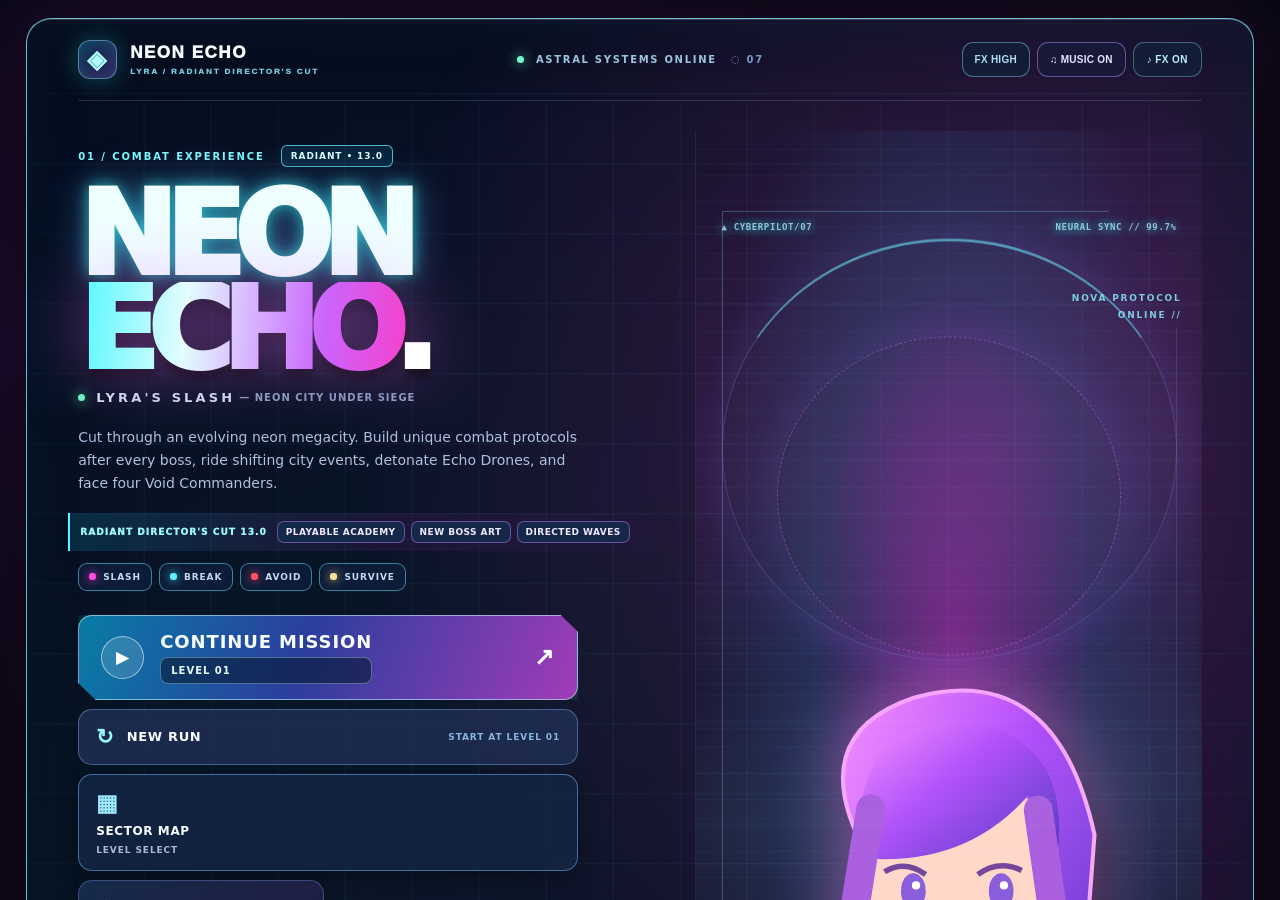
==== commit 5b54782f: "Publish RADIANT Director's Cut v13: redesigned bosses, director waves, academy, adaptive soundtrack " ====
--- a/boss-shield-v46.html
+++ b/boss-shield-v46.html
@@ -1,5 +1,5 @@
 <!doctype html>
-<html lang="en"><head><meta charset="utf-8"><meta name="viewport" content="width=device-width,initial-scale=1,maximum-scale=1,viewport-fit=cover,user-scalable=no,interactive-widget=resizes-content"><meta name="theme-color" content="#050b1d"><meta name="apple-mobile-web-app-capable" content="yes"><meta name="apple-mobile-web-app-status-bar-style" content="black-translucent"><title>NEON ECHO — Lyra's Slash — NEON REIGN v12.0</title>
+<html lang="en"><head><meta charset="utf-8"><meta name="viewport" content="width=device-width,initial-scale=1,maximum-scale=1,viewport-fit=cover,user-scalable=no,interactive-widget=resizes-content"><meta name="theme-color" content="#050b1d"><meta name="apple-mobile-web-app-capable" content="yes"><meta name="apple-mobile-web-app-status-bar-style" content="black-translucent"><title>NEON ECHO — RADIANT Director's Cut v13.0</title>
 <style>
 :root{--pink:#ff36d9;--cyan:#55f8ff;--gold:#ffd270;--bg:#080617}*{box-sizing:border-box}html,body{height:100%;margin:0;overflow:hidden;background:#04030c;color:white;font-family:Arial,Helvetica,sans-serif;touch-action:none}canvas{display:block;position:absolute;inset:0;width:100%;height:100%;touch-action:none}#ui{position:absolute;inset:0;pointer-events:none;user-select:none}button{cursor:pointer;font:inherit;color:#fff;border:1px solid #b94af3;background:linear-gradient(120deg,#4a146c,#1a123e);padding:12px 19px;letter-spacing:.12em;font-weight:900;text-transform:uppercase;box-shadow:0 0 20px #a91ffb44,inset 0 0 12px #f24ce933}button:hover{border-color:var(--cyan);box-shadow:0 0 24px #58eaff77}button:disabled{opacity:.35;cursor:not-allowed}#top{display:flex;justify-content:space-between;align-items:flex-start;gap:8px;padding:calc(10px + env(safe-area-inset-top)) max(10px,2.5vw) 0}.stat{min-width:125px;text-align:center;background:linear-gradient(140deg,#3a0e59e8,#09091cde);clip-path:polygon(0 0,100% 0,100% 85%,92% 100%,8% 100%,0 85%);border-top:3px solid #e74fff;padding:8px 10px 15px;filter:drop-shadow(0 0 12px #bb17fa)}.stat label{font-size:clamp(11px,2vw,22px);letter-spacing:.16em;display:block;font-weight:1000;text-shadow:2px 2px #65005e}.stat strong{font-size:clamp(21px,4vw,43px);display:block;line-height:1.1;color:#ffc378;text-shadow:2px 3px #b92919,0 0 14px #ff682e;font-variant-numeric:tabular-nums}.center{width:min(43vw,460px);text-align:center}.meter{height:12px;border:2px solid #9e38da;background:#100c27;box-shadow:0 0 14px #e84bff88;overflow:hidden}.meter>div{height:100%;width:0%;background:linear-gradient(90deg,#9828fd,#46ecdb,#f3ffe8);transition:width .15s}.center .sub{font-size:clamp(10px,1.55vw,17px);margin-top:9px;letter-spacing:.16em;color:#80ffff;text-shadow:0 0 9px #14eafa;font-weight:bold}.bottom{position:absolute;bottom:calc(14px + env(safe-area-inset-bottom));left:12px;right:12px;display:flex;align-items:flex-end;justify-content:space-between;gap:10px}.health{width:min(46vw,340px);font-size:12px;font-weight:900;letter-spacing:.13em;color:#b9ffff}.bar{height:15px;border:1px solid #53f7ff;background:#0d1232;margin:6px 0 12px;box-shadow:0 0 12px #33dff777}.bar>div{height:100%;background:linear-gradient(90deg,#22dfca,#a5fffd);width:100%}.bar.mp{height:8px;border-color:#ef58f9}.bar.mp>div{background:linear-gradient(90deg,#bd32fc,#ff6fd4)}.bottom button{pointer-events:auto;font-size:11px;padding:10px}.overlay{position:absolute;inset:0;display:flex;align-items:center;justify-content:center;padding:15px;background:#040313aa;backdrop-filter:blur(9px);pointer-events:auto}.hidden{display:none!important}.panel{width:min(95vw,650px);max-height:89vh;overflow:auto;padding:clamp(20px,4vw,35px);background:linear-gradient(150deg,#200c38ef,#070b23f5 62%,#0c2440ef);border:2px solid #b343f8;box-shadow:0 0 55px #d424fb66,inset 0 0 45px #5b20a932;text-align:center}.panel h1{font-size:clamp(29px,7vw,57px);line-height:1.03;letter-spacing:.12em;margin:0 0 10px;color:#fff;text-shadow:0 0 8px #ff1ac4,0 0 35px #ea21ff}.panel h2{font-size:26px;letter-spacing:.14em;color:#86ffff}.panel p{color:#b9c8e6;line-height:1.55}.tag{font-size:11px;color:#7ffcff;letter-spacing:.3em;font-weight:bold;margin-bottom:15px}.actions{display:flex;flex-wrap:wrap;gap:10px;justify-content:center;margin-top:24px}.actions button{flex:1 1 130px}.wallet{color:#ffd978;font-weight:bold;letter-spacing:.11em}.shop-grid{display:grid;grid-template-columns:repeat(auto-fit,minmax(150px,1fr));gap:10px;margin:15px 0}.upgrade{padding:14px;border:1px solid #9142c5;background:#110d2b;text-align:left}.upgrade b{color:#8ef9ff}.upgrade small{display:block;min-height:40px;color:#adb6d5;margin:8px 0}.upgrade button{width:100%;font-size:11px;padding:9px 4px}.hint{font-size:12px!important;color:#90a2be!important}#warning{background:#1b0016aa;animation:alert .22s infinite alternate}#warning h1{color:#ff506b;font-size:clamp(38px,10vw,94px)}@keyframes alert{to{background:#300009dd}}#bossbar{position:absolute;top:clamp(100px,13vh,150px);left:21%;width:58%;text-align:center;display:none;color:#ff83dc;font-weight:900;letter-spacing:.17em;text-shadow:0 0 9px #ff15d4}#bossbar .meter{margin-top:6px}#bossbar .meter>div{background:linear-gradient(90deg,#f42a86,#ffb361)}#portalframe{width:100%;height:min(48vh,380px);border:1px solid var(--cyan);background:#050819}a{color:#73faff}#toast{position:absolute;left:50%;top:21%;transform:translateX(-50%);text-align:center;color:#ffeaa8;font-weight:900;letter-spacing:.15em;text-shadow:0 0 15px #ff27df;opacity:0;transition:opacity .15s;white-space:nowrap;font-size:clamp(15px,3vw,30px)}@media(max-width:550px){.stat{min-width:85px;padding:7px 4px 10px}.center{width:35vw}.center .sub{font-size:9px}.bottom{bottom:calc(8px + env(safe-area-inset-bottom))}.health{width:48vw}.bottom button{font-size:10px;padding:9px 8px}}
 <style>
@@ -1021,6 +1021,90 @@
 }
 @media(max-height:640px) and (orientation:landscape){#protocol .v12-protocol-wrap{max-height:95vh}#protocol .v12-protocol-choices{grid-template-columns:repeat(3,minmax(0,1fr))}#protocol .v12-protocol-card{min-height:0}}
 @media(prefers-reduced-motion:reduce){#v12StormHUD{animation:none}}
+</style><style id="radiant-v13-results">
+#end.overlay{overflow-y:auto!important;align-items:center!important;justify-content:center!important;background:radial-gradient(ellipse at 50% 28%,#16335dbb,transparent 60%),#030817e8!important;backdrop-filter:blur(19px) saturate(1.3)!important;padding:15px!important}
+#end .v13-results{box-sizing:border-box;position:relative;isolation:isolate;width:min(95vw,950px);max-height:94dvh;overflow-y:auto;border:1px solid #86eeffd0;background:linear-gradient(148deg,#08172df5,#10132df5 62%,#270d34f4);padding:clamp(20px,3.5vw,43px);box-shadow:0 32px 100px #000c,0 0 75px #5ddff432,inset 0 0 45px #386b9b25;border-radius:22px}
+#end .v13-results:before{content:"";position:absolute;inset:0;z-index:-1;pointer-events:none;background:repeating-linear-gradient(90deg,transparent 0 55px,#7de9ff08 56px 57px),radial-gradient(ellipse at 84% 36%,#ef42f52b,transparent 51%)}
+#end .v13-result-eyebrow{display:flex;justify-content:space-between;gap:14px;flex-wrap:wrap;font:900 10px ui-monospace,monospace;letter-spacing:.15em;color:#76ecff;padding-bottom:15px;border-bottom:1px solid #91f1ff4d}
+#end .v13-result-eyebrow #endtag{color:#f4a9ff}
+#end .v13-report-hero{display:grid;grid-template-columns:minmax(170px,.5fr) minmax(0,1fr);gap:clamp(16px,4vw,40px);align-items:center;padding:30px 0 20px}
+#end .v13-report-rank{position:relative;min-height:255px;display:flex;flex-direction:column;align-items:center;justify-content:center;gap:3px;border:2px solid #94f9ffd8;background:radial-gradient(circle at 50% 54%,#2276a55a,#0b1936df 62%);clip-path:polygon(13% 0,87% 0,100% 13%,100% 87%,87% 100%,13% 100%,0 87%,0 13%);box-shadow:inset 0 0 40px #3af3ff32}
+#end .v13-report-rank:before{content:"";position:absolute;inset:11px;border:1px dashed #b7ffff70;clip-path:inherit;pointer-events:none}
+#end .v13-report-rank small{font:950 10px ui-monospace,monospace;letter-spacing:.13em;color:#ade9ff}
+#end .v13-report-rank strong{font:1000 clamp(112px,16vw,182px)/.98 system-ui;color:#fff;-webkit-text-fill-color:#fff;text-shadow:0 0 17px #f6ffff,0 0 59px #6bffff}
+#end .v13-report-rank span{font:900 11px ui-monospace,monospace;letter-spacing:.17em;color:#8effe5}
+#end .v13-report-summary small{font:900 10px ui-monospace,monospace;color:#7cf5ff;letter-spacing:.14em}
+#end .v13-report-summary h1{margin:12px 0!important;font:1000 clamp(34px,6vw,71px)/.99 system-ui;color:#fff!important;letter-spacing:-.06em;text-shadow:0 0 29px #7fddff57}
+#end .v13-report-summary h2{font:950 clamp(20px,3.2vw,33px) ui-monospace,monospace;letter-spacing:.01em;color:#ffd9a1;margin:7px 0 12px!important}
+#end .v13-report-summary p{font:500 12px/1.6 system-ui;color:#acc4da;max-width:450px}
+#end #v13PersonalBest{display:inline-flex;margin-top:8px;padding:8px 12px;color:#fff0aa;background:#6b3b2888;border:1px solid #ffcc83;border-radius:8px;font:950 10px ui-monospace,monospace;letter-spacing:.1em;box-shadow:0 0 25px #ffc66f29}
+#end .v13-stat-strip{display:grid;grid-template-columns:repeat(4,minmax(0,1fr));border:1px solid #7befff64;border-radius:12px;overflow:hidden;background:#071831bc}
+#end .v13-stat-strip>div{display:flex;flex-direction:column;gap:9px;padding:18px 14px}
+#end .v13-stat-strip>div+div{border-left:1px solid #92d7ff35}
+#end .v13-stat-strip small{font:850 9px ui-monospace,monospace;color:#8bbdda;letter-spacing:.12em}
+#end .v13-stat-strip strong{font:1000 clamp(25px,4vw,43px) ui-monospace,monospace;color:#e9faff;line-height:1}
+#end .v13-report-reward{display:flex;align-items:center;justify-content:space-between;gap:14px;flex-wrap:wrap;padding:20px 0;border-bottom:1px solid #80daff37}
+#end .v13-report-reward>span{font:900 10px ui-monospace,monospace;color:#9ad9ef;letter-spacing:.12em}
+#end .v13-report-reward .wallet{font:950 clamp(20px,3vw,29px) ui-monospace,monospace;color:#ffe4a8;text-shadow:0 0 22px #ffe2a05c}
+#end .v13-report-actions{display:grid;grid-template-columns:1.35fr 1fr 1fr 1fr;gap:10px;padding-top:23px}
+#end .v13-report-actions button{padding:15px 8px!important;min-height:56px;font:950 11px system-ui!important;letter-spacing:.06em!important;border-radius:10px!important;background:linear-gradient(115deg,#142d4d,#25234b)!important;border:1px solid #8bbaff65!important;box-shadow:none!important}
+#end .v13-report-actions #again{background:linear-gradient(115deg,#0787a9,#4b60cb)!important;border-color:#a9f8ff!important;box-shadow:0 0 25px #2ef5ff35!important}
+#end .v13-report-actions #shareRunBtn{border-color:#f5bfff80!important;background:linear-gradient(115deg,#40204d,#5c3672)!important}
+#end .v13-end-footer{text-align:center;color:#739bb5;font:850 9px ui-monospace,monospace;letter-spacing:.13em;margin:16px 0 0}
+@media(max-width:650px){
+#end.overlay{padding:5px!important}
+#end .v13-results{width:100%;max-height:98dvh;padding:17px 14px;border-radius:15px}
+#end .v13-report-hero{grid-template-columns:105px minmax(0,1fr);gap:12px;padding:19px 0 15px}
+#end .v13-report-rank{min-height:175px}
+#end .v13-report-rank small{font-size:7px}
+#end .v13-report-rank strong{font-size:91px}
+#end .v13-report-rank span{font-size:8px}
+#end .v13-report-summary h1{font-size:clamp(26px,7vw,38px)!important;margin:8px 0!important}
+#end .v13-report-summary h2{font-size:16px!important}
+#end .v13-report-summary p{font-size:10px}
+#end .v13-stat-strip>div{padding:11px 6px;gap:6px}
+#end .v13-stat-strip small{font-size:7px;letter-spacing:0}
+#end .v13-stat-strip strong{font-size:24px}
+#end .v13-report-actions{grid-template-columns:1fr 1fr;gap:8px;padding-top:14px}
+#end .v13-report-actions button{min-height:49px!important;font-size:10px!important}
+#end .v13-report-reward{padding:14px 0;gap:9px}
+#end .v13-report-reward>span{font-size:8px}
+#end .v13-report-reward .wallet{font-size:19px}
+}
+</style><style id="radiant-v13-academy">
+#menu .v7-secondary{grid-template-columns:repeat(2,minmax(0,1fr))!important}
+#menu #trainingBtn{grid-column:1/-1;display:flex!important;align-items:center!important;justify-content:center!important;min-height:46px!important;background:linear-gradient(115deg,#0b576e,#292c69)!important;border:1px solid #9bfaffac!important;color:#dbffff!important;font-size:11px!important;box-shadow:0 0 24px #38f2ff2a!important}
+#menu #musicToggle{font-size:10px!important;padding:11px 12px!important;border:1px solid #b29bff76!important;border-radius:11px!important;background:#181b3bca!important;color:#ece4ff!important;box-shadow:none!important;white-space:nowrap}
+#howto #tutorialTraining{background:linear-gradient(110deg,#166e83,#4e45a1)!important;border:1px solid #8efffa9c!important}
+#v13TrainingHud{position:absolute;z-index:12;top:clamp(124px,17vh,172px);left:50%;transform:translateX(-50%);width:min(90vw,440px);box-sizing:border-box;display:flex;flex-direction:column;align-items:center;gap:7px;text-align:center;padding:15px 20px;background:linear-gradient(135deg,#0b3252ea,#141b3aeb 68%,#35143feb);border:1px solid #93fffbdd;box-shadow:0 12px 39px #0009,0 0 30px #3befff47;clip-path:polygon(0 0,96% 0,100% 17%,100% 100%,4% 100%,0 83%);pointer-events:none}
+#v13TrainingStep{color:#90ffe3;font:900 10px ui-monospace,monospace;letter-spacing:.18em}
+#v13TrainingTitle{font:1000 clamp(17px,3.5vw,27px) system-ui;color:#fff;letter-spacing:.01em;text-shadow:0 0 14px #60f8ff}
+#v13TrainingHint{font:600 12px/1.4 system-ui;color:#bceaff;margin:0;max-width:375px}
+#v13TrainingExit{pointer-events:auto;position:relative;z-index:15;margin-top:3px;padding:5px 11px!important;min-height:28px;font:900 9px system-ui!important;background:#24324ea9!important;border:1px solid #83cfff8c!important;border-radius:7px!important;box-shadow:none!important;letter-spacing:.07em!important}
+#ui:has(#v13TrainingHud:not(.hidden)) #v12StormHUD,#ui:has(#v13TrainingHud:not(.hidden)) #missionTrack{display:none!important}
+@media(max-width:620px){
+#menu .v7-masthead{flex-wrap:wrap!important;gap:5px!important;padding:10px 0!important}
+#menu .v7-brand{flex:1 0 100%}
+#menu .v8-mast-actions{width:100%;display:flex;gap:5px;justify-content:space-between}
+#menu .v8-mast-actions button{flex:1;padding:7px 5px!important;font-size:9px!important;min-height:30px}
+#menu #musicToggle{font-size:8px!important;padding:8px 5px!important}
+#v13TrainingHud{top:calc(91px + env(safe-area-inset-top));padding:8px 13px;gap:4px;width:min(88vw,360px)}
+#v13TrainingStep{font-size:8px}
+#v13TrainingTitle{font-size:16px}
+#v13TrainingHint{font-size:10px}
+#v13TrainingExit{min-height:24px;padding:4px 7px!important}
+#howto #tutorialTraining{font-size:10px!important}
+}
+</style><style id="radiant-v13-pause">
+#paused .v13-pause-panel{max-width:520px;padding:clamp(22px,4vw,38px)!important}
+#paused .v13-pause-panel h2{font:1000 clamp(30px,6vw,48px)/1.04 system-ui;letter-spacing:-.045em}
+#paused .v13-pause-panel p{color:#9ec2db!important;font-size:13px!important}
+#paused .v13-pause-settings{display:flex;gap:9px;margin:24px 0}
+#paused .v13-pause-settings button{flex:1;border:1px solid #95cbff9c!important;border-radius:10px!important;padding:15px 8px!important;background:linear-gradient(120deg,#102a47,#282051)!important;font:900 12px system-ui!important;letter-spacing:.08em!important}
+#paused .v13-pause-panel .actions{display:grid;grid-template-columns:1.2fr .8fr;gap:10px}
+#paused .v13-pause-panel .actions button{padding:15px 9px!important;border-radius:10px!important;font-size:11px!important}
+#paused #resume{background:linear-gradient(100deg,#0986ad,#4d51c6)!important;border:1px solid #8afaff!important}
+@media(max-width:480px){#paused .v13-pause-panel .actions{grid-template-columns:1fr}#paused .v13-pause-settings button{font-size:10px!important}}
 </style></head><body><svg xmlns="http://www.w3.org/2000/svg" style="position:absolute;width:0;height:0;overflow:hidden" aria-hidden="true"><defs>
 <linearGradient id="lyraHair" x2="1" y2="1"><stop stop-color="#f78cff"/><stop offset=".43" stop-color="#ae48fa"/><stop offset="1" stop-color="#482cb5"/></linearGradient><linearGradient id="lyraSuit" x2="0" y2="1"><stop stop-color="#273c75"/><stop offset="1" stop-color="#11142f"/></linearGradient>
 <symbol id="lyraChibiArt" viewBox="0 0 200 240"><path d="M48 76Q10 18 91 9Q163 -7 178 74L169 171Q139 193 117 164L52 167Z" fill="url(#lyraHair)" stroke="#e698ff" stroke-width="4"/><path d="M72 166L52 205Q48 230 68 230H151Q170 226 152 204L129 165" fill="url(#lyraSuit)" stroke="#72eaff" stroke-width="4"/><path d="M86 180L109 212L132 178" fill="none" stroke="#f389fa" stroke-width="8"/><path d="M70 224L65 235M137 224L145 235" stroke="#6deeff" stroke-width="12" stroke-linecap="round"/><ellipse cx="110" cy="111" rx="62" ry="65" fill="#ffd5c6" stroke="#ffbad6" stroke-width="3"/><path d="M44 93Q28 23 105 18Q174 22 176 95Q156 77 150 60Q100 101 44 93" fill="url(#lyraHair)"/><path d="M69 117Q83 103 96 118M124 118Q138 103 151 117" fill="none" stroke="#6b3c88" stroke-width="5" stroke-linecap="round"/><ellipse cx="84" cy="125" rx="9" ry="14" fill="#9f61e9"/><ellipse cx="138" cy="125" rx="9" ry="14" fill="#9f61e9"/><circle cx="87" cy="121" r="3" fill="#fff"/><circle cx="141" cy="121" r="3" fill="#fff"/><path d="M103 145Q111 152 120 145" stroke="#b95b8e" stroke-width="3" fill="none"/><ellipse cx="61" cy="145" rx="12" ry="6" fill="#ff92ab" opacity=".5"/><ellipse cx="157" cy="145" rx="12" ry="6" fill="#ff92ab" opacity=".5"/><path d="M47 82L35 161M170 82L183 163" stroke="#c770f5" stroke-width="16" stroke-linecap="round"/><path d="M76 200L109 222L143 200" fill="none" stroke="#72eeff" stroke-width="3"/></symbol>
@@ -1034,7 +1118,7 @@
   </div>
   <div class="v7-hud-combo"><small>⚡ CHAIN COMBO</small><strong id="combo">0000</strong><span id="comboTier">BUILD YOUR STREAK</span></div>
 </div>
-<div id="v12Loadout" class="hidden"><small>RUN BUILD</small><span id="v12LoadoutText">NO MODULES</span></div><div id="v12StormHUD" class="hidden"><span id="v12StormGlyph">⚡</span><div><strong id="v12StormTitle">OVERCLOCK</strong><small id="v12StormDesc">DOUBLE TROUBLE</small><i id="v12StormProgress"></i></div></div><div id="missionTrack" class="hidden"><small>DAILY CONTRACT</small><strong id="missionTrackTitle">SLICE PROTOCOL</strong><span id="missionTrackStatus">0 / 35</span><div class="v8-mission-meter"><i id="missionTrackFill"></i></div></div><div id="v11PhaseCutin" class="hidden" aria-hidden="true"><div class="v11PhaseRing">◈</div><small>HOSTILE SYSTEM EVOLVED</small><strong>PHASE II</strong><span>RAGE PROTOCOL // ENGAGED</span></div><div id="v11LaserAlert" class="hidden" role="status"><strong>☢ RAGE LASER</strong><span id="v11LaserCountdown">3.0s · STRIKE REACTOR TWICE</span></div><div id="v10EmpIndicator" class="hidden" role="status"><strong>⚠ EMP BREACH</strong><span>SLASH THE ORANGE NODE <b id="v10EmpTime">3.2s</b></span></div><div id="feverStatus" class="hidden">✦ FEVER ACTIVE <span id="feverSeconds">7.0s</span></div>
+<div id="v13TrainingHud" class="hidden" role="status"><span id="v13TrainingStep">TRAINING // STEP 1 OF 3</span><strong id="v13TrainingTitle">SLASH YOUR FIRST TARGET</strong><p id="v13TrainingHint">Swipe through the pink construct.</p><button id="v13TrainingExit">EXIT TRAINING</button></div><div id="v12Loadout" class="hidden"><small>RUN BUILD</small><span id="v12LoadoutText">NO MODULES</span></div><div id="v12StormHUD" class="hidden"><span id="v12StormGlyph">⚡</span><div><strong id="v12StormTitle">OVERCLOCK</strong><small id="v12StormDesc">DOUBLE TROUBLE</small><i id="v12StormProgress"></i></div></div><div id="missionTrack" class="hidden"><small>DAILY CONTRACT</small><strong id="missionTrackTitle">SLICE PROTOCOL</strong><span id="missionTrackStatus">0 / 35</span><div class="v8-mission-meter"><i id="missionTrackFill"></i></div></div><div id="v11PhaseCutin" class="hidden" aria-hidden="true"><div class="v11PhaseRing">◈</div><small>HOSTILE SYSTEM EVOLVED</small><strong>PHASE II</strong><span>RAGE PROTOCOL // ENGAGED</span></div><div id="v11LaserAlert" class="hidden" role="status"><strong>☢ RAGE LASER</strong><span id="v11LaserCountdown">3.0s · STRIKE REACTOR TWICE</span></div><div id="v10EmpIndicator" class="hidden" role="status"><strong>⚠ EMP BREACH</strong><span>SLASH THE ORANGE NODE <b id="v10EmpTime">3.2s</b></span></div><div id="feverStatus" class="hidden">✦ FEVER ACTIVE <span id="feverSeconds">7.0s</span></div>
 <div id="arcadeFeedback" class="hidden" aria-live="off"><strong id="arcadeFeedbackTitle">NICE SLICE</strong><span id="arcadeFeedbackSub">COMBO BOOST</span></div><div id="arenaHeading" class="hidden"><span id="arenaHeadingKicker">SECTOR START</span><strong id="arenaHeadingTitle">LEVEL 01</strong><small id="arenaHeadingSub">STAY SHARP · STAY ALIVE</small></div><div id="dangerFrame" aria-hidden="true"></div><div id="v9Scan" aria-hidden="true"></div><div id="v9Frame" aria-hidden="true"><span>ASTRA // NEON REACTOR</span><span>01 — PILOT SYNC</span></div><div id="skillCallout" class="hidden">TAP PULSE TO BREAK SHIELD <span>↓</span></div><div id="bossHint" class="hidden" role="status" aria-live="off"></div><div id="bossbar">RIFT SOVEREIGN<div class="meter"><div id="bosshealth"></div></div></div><div id="toast"></div><div class="bottom v7-bottom">
   <div class="health v7-vitals">
     <div class="v7-bar-label"><span>◉ HULL INTEGRITY</span><strong id="hptext">100 / 100</strong></div>
@@ -1047,24 +1131,24 @@
 <div id="lyraChibi" aria-hidden="true"><svg viewBox="0 0 200 240"><use href="#lyraChibiArt"/></svg><span>LYRA // COMMS</span><div id="v11LyraMessage" class="hidden">I HAVE YOUR BACK!</div></div><div id="lyraMoment" class="hidden" aria-hidden="true"><div class="lyraMomentGlow"></div><svg viewBox="0 0 280 510"><use href="#lyraFullArt"/></svg><div class="lyraMomentCopy"><small>LYRA // UNIT 07</small><strong id="lyraMomentTitle">NOVA PULSE!</strong><span id="lyraMomentSubtitle">OVERDRIVE ACTIVATED</span></div></div><section id="menu" class="overlay">
 <div class="v7-shell">
   <header class="v7-masthead">
-    <div class="v7-brand"><span class="v7-mark">◈</span><span>NEON ECHO<small>LYRA / NEON REIGN</small></span></div>
+    <div class="v7-brand"><span class="v7-mark">◈</span><span>NEON ECHO<small>LYRA / RADIANT DIRECTOR'S CUT</small></span></div>
     <div class="v7-mast-center"><i></i> ASTRAL SYSTEMS ONLINE <span>◌ 07</span></div>
-    <div class="v8-mast-actions"><button id="fxToggle" aria-label="Toggle performance mode" title="Switch between high and lite visual effects">FX HIGH</button><button id="audioToggle" aria-label="Toggle sound" title="Toggle sound effects">♫ SOUND ON</button></div>
+    <div class="v8-mast-actions"><button id="fxToggle" aria-label="Toggle performance mode" title="Switch between high and lite visual effects">FX HIGH</button><button id="musicToggle" aria-label="Toggle music" title="Toggle synthwave soundtrack">♫ MUSIC ON</button><button id="audioToggle" aria-label="Toggle sound" title="Toggle sound effects">♪ FX ON</button></div>
   </header>
   <div class="v7-hero">
     <div class="v7-main">
-      <div class="v7-eyebrow"><span>01 / COMBAT EXPERIENCE</span><span class="v7-build">REIGN • 12.0</span></div>
+      <div class="v7-eyebrow"><span>01 / COMBAT EXPERIENCE</span><span class="v7-build">RADIANT • 13.0</span></div>
       <h1 class="v7-title"><span>NEON</span><strong>ECHO<span class="v7-dot">.</span></strong></h1>
       <div class="v7-subtitle"><i></i> LYRA'S SLASH <span>— NEON CITY UNDER SIEGE</span></div>
       <p class="v7-description">Cut through an evolving neon megacity. Build unique combat protocols after every boss, ride shifting city events, detonate Echo Drones, and face four Void Commanders.</p>
-      <div class="v8-feature-banner"><strong>NEON REIGN 12.0</strong><span>NEURAL PROTOCOLS</span><span>CYBERSTORM EVENTS</span><span>BOSS RUSH</span></div><div class="v7-rule-row"><span><i class="v7-rule-magenta"></i> SLASH</span><span><i class="v7-rule-cyan"></i> BREAK</span><span><i class="v7-rule-red"></i> AVOID</span><span><i class="v7-rule-gold"></i> SURVIVE</span></div>
+      <div class="v8-feature-banner"><strong>RADIANT DIRECTOR'S CUT 13.0</strong><span>PLAYABLE ACADEMY</span><span>NEW BOSS ART</span><span>DIRECTED WAVES</span></div><div class="v7-rule-row"><span><i class="v7-rule-magenta"></i> SLASH</span><span><i class="v7-rule-cyan"></i> BREAK</span><span><i class="v7-rule-red"></i> AVOID</span><span><i class="v7-rule-gold"></i> SURVIVE</span></div>
       <div class="v7-actions">
         <button id="continueBtn" class="v7-continue"><span class="v7-play-icon">▶</span><span class="v7-btn-copy"><strong>CONTINUE MISSION</strong><small id="continueInfo">LEVEL 01</small></span><span class="v7-next">↗</span></button>
         <button id="start" class="v7-newrun"><span>↻</span><strong>NEW RUN</strong><small>START AT LEVEL 01</small></button>
         <button id="levelsBtn" class="v7-navcard"><span>▦</span><strong>SECTOR MAP</strong><small>LEVEL SELECT</small></button>
         <button id="shopBtn" class="v7-navcard"><span>✦</span><strong>LYRA ARMORY</strong><small>UPGRADE YOUR SHIP</small></button><button id="bossRushBtn" class="v8-rush"><span>☠</span><div><strong>BOSS RUSH</strong><small>FOUR COMMANDERS · ONE LIFE</small></div><span class="v8-rush-enter">▶ DEPLOY</span></button>
       </div>
-      <div class="v7-secondary"><button id="howToBtn">? HOW TO PLAY</button><button id="sideBtn">◇ ORBIT & ECHO</button><button id="missionsBtn" class="v8-mission-link">⌁ DAILY CONTRACTS <span id="missionReadyBadge">3 REWARDS</span></button></div>
+      <div class="v7-secondary"><button id="howToBtn">? HOW TO PLAY</button><button id="trainingBtn">◎ COMBAT ACADEMY</button><button id="sideBtn">◇ ORBIT & ECHO</button><button id="missionsBtn" class="v8-mission-link">⌁ DAILY CONTRACTS <span id="missionReadyBadge">3 REWARDS</span></button></div>
     </div>
     <aside class="v7-portrait" aria-label="Lyra the cyberpunk space pilot">
       <div class="v7-portrait-glow"></div><div class="v9-portrait-spectrum" aria-hidden="true"><span>▲ CYBERPILOT/07</span><span>NEURAL SYNC // 99.7%</span></div>
@@ -1081,10 +1165,10 @@
     <div class="v7-career-stat v7-career-wallet"><small>AVAILABLE STARDUST</small><strong class="wallet" id="wallet">✦ 0</strong></div>
     <div class="v7-career-status"><span class="v7-blink"></span> PILOT READY</div>
   </section>
-  <footer class="v7-footer"><span>DESIGNED FOR ONE-THUMB ARCADE PLAY</span><span>TAP TARGETS · CHAIN SLASHES · BREAK SHIELDS</span><span>NEON REIGN 12.0</span></footer>
+  <footer class="v7-footer"><span>DESIGNED FOR ONE-THUMB ARCADE PLAY</span><span>TAP TARGETS · CHAIN SLASHES · BREAK SHIELDS</span><span>RADIANT DIRECTOR'S CUT 13.0</span></footer>
 </div>
 </section>
-<section id="levels" class="overlay hidden"><div class="panel levels-panel v7-levels"><div class="tag">◈ MISSION ARCHIVE / CAMPAIGN</div><h2>SECTOR MAP</h2><p>Every defeated boss permanently unlocks the next sector. Select any cleared or available sector to deploy.</p><div id="levelGrid" class="level-grid"></div><div class="actions"><button id="levelsBack">← RETURN TO COMMAND DECK</button></div></div></section><section id="howto" class="overlay hidden"><div class="panel tutorial-panel"><div class="tag">QUICK START / 30 SECONDS</div><h2>HOW TO PLAY</h2><p>Tap a target for a precise hit, or drag your finger through groups. Avoid screen edges on iPhone. A 12-hit combo triggers Fever, and late slashes earn Perfect Cut bonuses.</p><div class="tutorial-grid"><div><b class="pink">◇ PINK CUBES</b><span>Slash for points and combos.</span></div><div><b class="cyan">▣ BLUE ARMOR</b><span>Break its armor with repeated hits.</span></div><div><b class="green">● GREEN ORBS</b><span>Restore health or energy.</span></div><div><b class="red">✹ RED BOMBS</b><span>Avoid touching them with your blade.</span></div></div><p><strong>New threats:</strong> cyan Echo Drones detonate nearby enemies when slashed, gold prisms grant energy, orange splitters create two more cubes, violet phasers dodge, and orange chargers rush. Lyra Pulse clears incoming hazards—including bombs—for its full animation.</p><p><strong>Boss protocol:</strong> build Overdrive and use PULSE to break the shield. Slash the exposed core. Slash the orange EMP node to disarm it. When a boss reaches half health, it enters Rage Protocol: cut the RED laser reactor twice before it fires. Try Boss Rush for four commanders. Press Space on desktop.</p><div class="actions"><button id="tutorialPlay">▶ START PLAYING</button><button id="tutorialBack">BACK TO MENU</button></div><label class="tutorial-check"><input type="checkbox" id="skipTutorial" checked> Show tutorial only once</label></div></section><section id="shop" class="overlay hidden"><div class="panel v7-shop">
+<section id="levels" class="overlay hidden"><div class="panel levels-panel v7-levels"><div class="tag">◈ MISSION ARCHIVE / CAMPAIGN</div><h2>SECTOR MAP</h2><p>Every defeated boss permanently unlocks the next sector. Select any cleared or available sector to deploy.</p><div id="levelGrid" class="level-grid"></div><div class="actions"><button id="levelsBack">← RETURN TO COMMAND DECK</button></div></div></section><section id="howto" class="overlay hidden"><div class="panel tutorial-panel"><div class="tag">QUICK START / 30 SECONDS</div><h2>HOW TO PLAY</h2><p>Tap a target for a precise hit, or drag your finger through groups. Avoid screen edges on iPhone. A 12-hit combo triggers Fever, and late slashes earn Perfect Cut bonuses.</p><div class="tutorial-grid"><div><b class="pink">◇ PINK CUBES</b><span>Slash for points and combos.</span></div><div><b class="cyan">▣ BLUE ARMOR</b><span>Break its armor with repeated hits.</span></div><div><b class="green">● GREEN ORBS</b><span>Restore health or energy.</span></div><div><b class="red">✹ RED BOMBS</b><span>Avoid touching them with your blade.</span></div></div><p><strong>New threats:</strong> cyan Echo Drones detonate nearby enemies when slashed, gold prisms grant energy, orange splitters create two more cubes, violet phasers dodge, and orange chargers rush. Lyra Pulse clears incoming hazards—including bombs—for its full animation.</p><p><strong>Boss protocol:</strong> build Overdrive and use PULSE to break the shield. Slash the exposed core. Slash the orange EMP node to disarm it. When a boss reaches half health, it enters Rage Protocol: cut the RED laser reactor twice before it fires. Try Boss Rush for four commanders. Press Space on desktop.</p><div class="actions"><button id="tutorialTraining">◎ INTERACTIVE TRAINING</button><button id="tutorialPlay">▶ START PLAYING</button><button id="tutorialBack">BACK TO MENU</button></div><label class="tutorial-check"><input type="checkbox" id="skipTutorial" checked> Show tutorial only once</label></div></section><section id="shop" class="overlay hidden"><div class="panel v7-shop">
   <div class="tag">◈ LYRA DIVISION / SYSTEM UPGRADES</div>
   <h2>THE ARMORY <span class="v7-armory-glyph">✦</span></h2>
   <p>Invest Stardust in permanent upgrades. Every sector you unlock stays unlocked—even after a failed run.</p>
@@ -1105,17 +1189,33 @@
   <div id="protocolChoices" class="v12-protocol-choices"></div>
   <div class="v12-protocol-note"><span>✦ ALL UPGRADES LAST UNTIL THIS RUN ENDS</span><span id="v12BuildSummary">NO ACTIVE MODULES</span></div>
 </div></section>
-<section id="paused" class="overlay hidden"><div class="panel"><h2>MISSION PAUSED</h2><p>Your run is safe. Tap resume to continue slashing.</p><div class="actions"><button id="resume">▶ RESUME</button><button id="quitPause">QUIT TO HUB</button></div></div></section>
+<section id="paused" class="overlay hidden"><div class="panel v13-pause-panel"><div class="tag">SYSTEM SUSPENDED // PILOT 07</div><h2>MISSION PAUSED</h2><p>Your run is safe. Customize your audio and return when ready.</p><div class="v13-pause-settings"><button id="pauseMusic">♫ MUSIC ON</button><button id="pauseFx">♪ FX ON</button></div><div class="actions"><button id="resume">▶ RESUME</button><button id="quitPause">QUIT TO HUB</button></div></div></section>
 <section id="warning" class="overlay hidden"><div class="v10-boss-intro-art" aria-hidden="true"><div class="v10-rune-outer"></div><div class="v10-rune-inner">◈</div><div class="v10-rune-rays"></div></div><div style="text-align:center"><div class="tag">HOSTILE SIGNATURE DETECTED</div><h1>⚠ WARNING ⚠</h1><h2 id="warninglabel">RIFT SOVEREIGN</h2><p id="warningAttack" class="v8-warning-attack">RADIAL ATTACKS · SHIELD BREACH REQUIRED</p><div class="v8-warning-progress"><i></i></div></div></section>
-<section id="end" class="overlay hidden"><div class="panel"><div class="tag" id="endtag">SIGNAL LOST</div><h1 id="endtitle">GAME OVER</h1><h2 id="endstats"></h2><p id="endmessage"></p><div class="wallet" id="endreward"></div><div class="actions"><button id="again">RETRY</button><button id="endshop">ARMORY</button><button id="home">HUB</button></div></div></section>
+<section id="end" class="overlay hidden">
+<div class="v13-results">
+ <div class="v13-result-eyebrow"><span>◈ LYRA / COMBAT DEBRIEF</span><span id="endtag">MISSION REPORT</span></div>
+ <div class="v13-report-hero">
+   <div class="v13-report-rank"><small>COMBAT GRADE</small><strong id="v13Grade">A</strong><span id="v13GradeLabel">EXCELLENT</span></div>
+   <div class="v13-report-summary"><small>OPERATION COMPLETE // UNIT 07</small><h1 id="endtitle">MISSION REPORT</h1><h2 id="endstats">SCORE 0</h2><p id="endmessage">Combat record verified.</p><span id="v13PersonalBest" class="hidden">✦ NEW PERSONAL BEST</span></div>
+ </div>
+ <div class="v13-stat-strip">
+   <div><small>ENEMIES CUT</small><strong id="v13StatKills">0</strong></div>
+   <div><small>BEST COMBO</small><strong id="v13StatCombo">0</strong></div>
+   <div><small>COUNTERS</small><strong id="v13StatCounters">0</strong></div>
+   <div><small>ATTACKS MISSED</small><strong id="v13StatMisses">0</strong></div>
+ </div>
+ <div class="v13-report-reward"><span>STARDUST EXTRACTED</span><strong class="wallet" id="endreward">✦ +0</strong><span id="v13RunTime">TIME 00:00</span></div>
+ <div class="v13-report-actions"><button id="again">↻ PLAY AGAIN</button><button id="shareRunBtn">↗ SHARE SCORE</button><button id="endshop">✦ ARMORY</button><button id="home">⌂ HOME</button></div>
+ <p class="v13-end-footer" id="v13ShareStatus">EVERY SLASH COUNTS. YOUR NEXT RUN CAN BE BETTER.</p>
+</div></section>
 <script>
 'use strict';
 // NEON ECHO — single-file Canvas arcade engine. No external runtime dependencies.
 const $=id=>document.getElementById(id), canvas=$('game'),ctx=canvas.getContext('2d',{alpha:false});let W=0,H=0,DPR=1,clock=0,last=0,raf=0;
-function resize(){DPR=Math.min(2,window.devicePixelRatio||1);W=innerWidth;H=innerHeight;canvas.width=Math.round(W*DPR);canvas.height=Math.round(H*DPR);ctx.setTransform(DPR,0,0,DPR,0,0)}addEventListener('resize',resize);resize();
-const storeKey='neon_echo_lyra_v1';const defaults=()=>({highestUnlocked:1,checkpoint:1,stardust:0,best:0,weapon:1,radius:1,hull:1,muted:false,daily:null,stars:{},fxQuality:'high',blade:'ion',bladeOwned:['ion'],visits:{day:'',count:0}});let save;try{save={...defaults(),...JSON.parse(localStorage.getItem(storeKey)||'{}')}}catch{save=defaults()}const persist=()=>{try{localStorage.setItem(storeKey,JSON.stringify(save))}catch{}};
+let renderScaleLimit=2;function resize(){DPR=Math.min(renderScaleLimit,window.devicePixelRatio||1);W=innerWidth;H=innerHeight;canvas.width=Math.round(W*DPR);canvas.height=Math.round(H*DPR);ctx.setTransform(DPR,0,0,DPR,0,0)}addEventListener('resize',resize);resize();
+const storeKey='neon_echo_lyra_v1';const defaults=()=>({highestUnlocked:1,checkpoint:1,stardust:0,best:0,weapon:1,radius:1,hull:1,muted:false,music:true,trainingComplete:false,daily:null,stars:{},fxQuality:'high',blade:'ion',bladeOwned:['ion'],visits:{day:'',count:0}});let save;try{save={...defaults(),...JSON.parse(localStorage.getItem(storeKey)||'{}')}}catch{save=defaults()}const persist=()=>{try{localStorage.setItem(storeKey,JSON.stringify(save))}catch{}};
 // Campaign progression is stored independently of individual runs.
-save.highestUnlocked=Math.max(1,Math.min(99,Number(save.highestUnlocked)||1));save.checkpoint=Math.max(1,Math.min(save.highestUnlocked,Number(save.checkpoint)||save.highestUnlocked));if(!save.stars||typeof save.stars!=='object')save.stars={};if(!['high','lite'].includes(save.fxQuality))save.fxQuality='high';save.stardust=Math.max(0,Math.round(Number(save.stardust)||0));if(!Array.isArray(save.bladeOwned))save.bladeOwned=['ion'];if(!save.bladeOwned.includes('ion'))save.bladeOwned.unshift('ion');if(!save.bladeOwned.includes(save.blade))save.blade='ion';
+save.highestUnlocked=Math.max(1,Math.min(99,Number(save.highestUnlocked)||1));save.checkpoint=Math.max(1,Math.min(save.highestUnlocked,Number(save.checkpoint)||save.highestUnlocked));if(!save.stars||typeof save.stars!=='object')save.stars={};if(!['high','lite'].includes(save.fxQuality))save.fxQuality='high';renderScaleLimit=save.fxQuality==='lite'?1.25:2;resize();save.stardust=Math.max(0,Math.round(Number(save.stardust)||0));if(typeof save.music!=='boolean')save.music=true;if(!Array.isArray(save.bladeOwned))save.bladeOwned=['ion'];if(!save.bladeOwned.includes('ion'))save.bladeOwned.unshift('ion');if(!save.bladeOwned.includes(save.blade))save.blade='ion';
 const contractSpecs=[
 {id:'slices',name:'PHANTOM CLEANUP',description:'Destroy 35 enemy targets across your runs.',goal:35,reward:150,icon:'⚔'},
 {id:'armor',name:'CRACK THE ARMOR',description:'Destroy 6 armored enemies.',goal:6,reward:180,icon:'⬡'},
@@ -1124,7 +1224,7 @@
 function localDayKey(){const d=new Date();return d.getFullYear()+'-'+String(d.getMonth()+1).padStart(2,'0')+'-'+String(d.getDate()).padStart(2,'0')}
 function ensureDaily(){const key=localDayKey();if(!save.daily||save.daily.day!==key){save.daily={day:key,counts:{slices:0,armor:0,pulse:0},claimed:[]};persist()}if(!save.daily.counts||typeof save.daily.counts!=='object')save.daily.counts={};if(!Array.isArray(save.daily.claimed))save.daily.claimed=[];return save.daily}
 function contractCount(spec){return Math.min(spec.goal,Math.max(0,Number(ensureDaily().counts[spec.id])||0))}
-function recordMission(id,amount=1){const daily=ensureDaily();daily.counts[id]=Math.min(100000,(Number(daily.counts[id])||0)+amount);persist()}
+function recordMission(id,amount=1){if(game.training)return;const daily=ensureDaily();daily.counts[id]=Math.min(100000,(Number(daily.counts[id])||0)+amount);persist()}
 function renderMissions(){const d=ensureDaily();const root=$('missionCards');root.textContent='';$('missionDate').textContent=d.day;$('missionCompleted').textContent=d.claimed.length+' / '+contractSpecs.length+' CLAIMED';
 for(const spec of contractSpecs){const done=d.claimed.includes(spec.id),count=contractCount(spec),ready=count>=spec.goal;
 const card=document.createElement('div');card.className='v8-mission-card'+(ready?' is-ready':'')+(done?' is-claimed':'');
@@ -1132,7 +1232,7 @@
 const btn=document.createElement('button');btn.disabled=!ready||done;btn.textContent=done?'✓ CLAIMED':ready?'CLAIM ✦ '+spec.reward:'LOCKED';btn.onclick=()=>{const current=ensureDaily();if(current.claimed.includes(spec.id)||contractCount(spec)<spec.goal)return;current.claimed.push(spec.id);save.stardust+=spec.reward;persist();comboAnnouncement('CONTRACT COMPLETE','+'+spec.reward+' STARDUST',1.6);sound('ui');renderMissions();renderShop();};card.appendChild(btn);root.appendChild(card)}
 const unclaimed=contractSpecs.filter(spec=>contractCount(spec)>=spec.goal&&!d.claimed.includes(spec.id)).length;
 $('missionReadyBadge').textContent=unclaimed?unclaimed+' READY':'3 CHALLENGES'}
-function updateMissionTracker(){const d=ensureDaily(),spec=contractSpecs.find(x=>!d.claimed.includes(x.id)&&contractCount(x)<x.goal)||contractSpecs.find(x=>!d.claimed.includes(x.id));const n=$('missionTrack');const showTrack=!!spec&&game.mode==='play'&&!game.boss;n.classList.toggle('hidden',!showTrack);if(showTrack){const v=contractCount(spec);$('missionTrackTitle').textContent=spec.name;$('missionTrackStatus').textContent=v+' / '+spec.goal;$('missionTrackFill').style.width=(v/spec.goal*100)+'%'}}
+function updateMissionTracker(){const d=ensureDaily(),spec=contractSpecs.find(x=>!d.claimed.includes(x.id)&&contractCount(x)<x.goal)||contractSpecs.find(x=>!d.claimed.includes(x.id));const n=$('missionTrack');const showTrack=!!spec&&game.mode==='play'&&!game.boss&&!game.training;n.classList.toggle('hidden',!showTrack);if(showTrack){const v=contractCount(spec);$('missionTrackTitle').textContent=spec.name;$('missionTrackStatus').textContent=v+' / '+spec.goal;$('missionTrackFill').style.width=(v/spec.goal*100)+'%'}}
 function selectLevel(level){const n=Math.floor(Number(level));if(!Number.isFinite(n)||n<1||n>save.highestUnlocked)return;save.checkpoint=n;persist();resetRun(n)}
 function renderLevels(){
   const grid=$('levelGrid');grid.textContent='';
@@ -1234,20 +1334,148 @@
     if((type==='bad'||type==='pulse'||type==='level')&&typeof navigator!=='undefined'&&navigator.vibrate){navigator.vibrate(type==='bad'?[35,30,55]:type==='pulse'?[16,18,24]:15)}
   }catch{}
 }
+
+// Original procedural soundtrack, built from synthesized notes rather than copyrighted audio.
+// Scheduling uses a short lookahead from the animation loop; no network or audio assets.
+let musicNextTime=0,musicStep=0,musicContext=null,musicDuckUntil=0;
+const musicBass=[55,55,43.65,43.65,65.41,65.41,49,49];
+const musicLead=[0,12,7,0,3,7,10,7,0,12,7,5,3,7,10,12];
+function musicVoice(freq,start,duration,volume,wave='triangle',filterHz=0){
+ if(!audio||audio.state!=='running')return;
+ const o=audio.createOscillator(),g=audio.createGain();
+ o.type=wave;o.frequency.setValueAtTime(Math.max(26,freq),start);
+ const attack=Math.max(.007,Math.min(.024,duration*.09));
+ g.gain.setValueAtTime(.0001,start);g.gain.exponentialRampToValueAtTime(Math.max(.00015,volume),start+attack);
+ g.gain.exponentialRampToValueAtTime(.0001,start+duration);
+ if(filterHz){const f=audio.createBiquadFilter();f.type='lowpass';f.frequency.value=filterHz;o.connect(f);f.connect(g)}else o.connect(g);
+ g.connect(audio.destination);o.start(start);o.stop(start+duration+.015)
+}
+function musicPlayStep(i,start,beat,mode){
+ const root=musicBass[Math.floor(i/16)%8],phase=i%16;
+ const mood=mode==='boss'?1.2:mode==='fever'?1.35:mode==='menu'?.52:1;
+ const duck=clock<musicDuckUntil?.25:1,vol=mood*duck;
+ if(phase%4===0){
+   // Synthesized low-frequency kick.
+   const o=audio.createOscillator(),g=audio.createGain();o.type='sine';
+   o.frequency.setValueAtTime(120,start);o.frequency.exponentialRampToValueAtTime(43,start+.11);
+   g.gain.setValueAtTime(.0001,start);g.gain.exponentialRampToValueAtTime(.12*vol,start+.006);g.gain.exponentialRampToValueAtTime(.0001,start+.19);
+   o.connect(g);g.connect(audio.destination);o.start(start);o.stop(start+.2);
+ }
+ if(phase%4===2&&mode!=='menu'){musicVoice(310,start,.075,.02*vol,'sawtooth',1550);musicVoice(510,start,.045,.014*vol,'triangle')}
+ if(phase%2===0){musicVoice(root*(phase%4?2:1),start,beat*.72,.038*vol,mode==='boss'?'sawtooth':'triangle',mode==='boss'?560:360)}
+ if(phase%4===0){musicVoice(root*4,start,beat*2.7,.009*vol,'sine');musicVoice(root*6,start+.015,beat*2.55,.006*vol,'sine')}
+ if((mode==='boss'||mode==='fever'||mode==='play')&&[2,5,9,13].includes(phase)){
+   const note=musicLead[phase];musicVoice(root*4*Math.pow(2,note/12),start,beat*.55,.019*vol,'triangle',2400)
+ }
+ if(mode==='boss'&&phase%2){musicVoice(root*8,start,beat*.26,.009*vol,'square',1800)}
+}
+function musicTick(){
+ if(!save.music||!audio||audio.state!=='running')return;
+ if(game.mode==='paused'||game.mode==='protocol'||game.mode==='warning')return;
+ const mode=game.mode==='play'?(game.boss?'boss':game.feverUntil>clock?'fever':'play'):'menu';
+ const beat=60/(mode==='boss'?138:mode==='fever'?146:115)/4;
+ const now=audio.currentTime;
+ if(!musicNextTime||musicNextTime<now-.35){musicNextTime=now+.035;musicStep=0}
+ const end=now+.125;let scheduled=0;
+ while(musicNextTime<end&&scheduled<3){
+   musicPlayStep(musicStep++,musicNextTime,beat,mode);
+   musicNextTime+=beat;scheduled++
+ }
+}
+function ensureMusicAudio(){try{if(!save.music)return;audio??=new(window.AudioContext||window.webkitAudioContext)();if(audio.state==='suspended')audio.resume();musicNextTime=0}catch{}}
+function updateMusicButton(){
+ const pause=$('pauseMusic');if(pause)pause.textContent=save.music?'♫ MUSIC ON':'♫ MUSIC OFF';const b=$('musicToggle');if(!b)return;
+ b.textContent=save.music?'♫ MUSIC ON':'♫ MUSIC OFF';
+ b.setAttribute('aria-pressed',String(save.music))
+}
+
 const stars=Array.from({length:190},()=>({x:Math.random(),y:Math.random(),a:rnd(.1,.8),r:rnd(.35,1.8),speed:rnd(.002,.024)}));
 const game={mode:'menu',level:1,score:0,combo:0,hp:100,maxHp:100,mp:0,progress:0,elapsed:0,spawnTimer:0,boss:null,bossShots:0,warning:0,shake:0,levelQuota:18,earned:0,runHits:0,misses:0};
 const pointer={x:0,y:0,down:false,id:null,prevX:0,prevY:0,trail:[],lastMove:0};
 let arcadeFeedbackUntil=0,arenaHeadingUntil=0,arenaHeadingPending=0,phaseCutinUntil=0,lyraMessageUntil=0,protocolPending=0,protocolCleared=0;function lyraSay(message,duration=2.4){$('v11LyraMessage').textContent=message;$('v11LyraMessage').classList.remove('hidden');lyraMessageUntil=clock+duration}
 function comboAnnouncement(title,sub,duration=1){const box=$('arcadeFeedback');$('arcadeFeedbackTitle').textContent=title;$('arcadeFeedbackSub').textContent=sub;box.classList.remove('hidden');arcadeFeedbackUntil=clock+duration}
 function sectorAnnouncement(level){$('arenaHeadingKicker').textContent='SECTOR '+String(level).padStart(2,'0')+' // ONLINE';$('arenaHeadingTitle').textContent='LEVEL '+String(level).padStart(2,'0');$('arenaHeadingSub').textContent=['ENTER THE RIFT','THROUGH THE BLOOD NEBULA','BEYOND THE ICE STORM','THE GOLDEN VOID'][(level-1)%4]+' · DEFEAT THE BOSS';$('arenaHeading').classList.remove('hidden');arenaHeadingUntil=clock+1.65}
-function resetRun(startLevel=1){protocolPending=0;startLevel=Math.max(1,Math.min(save.highestUnlocked,Math.floor(Number(startLevel)||1)));Object.assign(game,{mode:'play',level:startLevel,score:0,combo:0,hp:100+(save.hull-1)*25,maxHp:100+(save.hull-1)*25,mp:0,progress:0,elapsed:0,spawnTimer:2.0,boss:null,bossShots:0,warning:0,shake:0,levelQuota:18+startLevel*5,earned:0,runHits:0,misses:0,pulseUntil:0,feverUntil:0,lastPerfectAt:0,stageDamage:0,stageMisses:0,bossRush:false,rushRound:0,lastRush:false,modules:{},modulePicks:0,chainBusy:false,shieldCharges:0,levelTransitionUntil:0,stormKind:null,stormTimer:12,stormUntil:0,stormIndex:0,bestCombo:0,bossAttack:null,bossAttackNext:5.2,disarms:0,lastSlashAngle:0,criticalHits:0,laserAttack:null,laserNext:3.4});for(const e of entities)e.active=false;for(const p of particles)p.active=false;for(const f of fracturePool)f.active=false;for(const ring of impactRings)ring.active=false;for(const a of v12Arcs)a.active=false;pointer.trail.length=0;pointer.down=false;phaseCutinUntil=0;$('v11PhaseCutin').classList.add('hidden');$('pause').textContent='Ⅱ';updateHUD();show('');sectorAnnouncement(startLevel);lyraSay('SYSTEMS GREEN. LET’S MOVE!',2.8);sound('ui')}
+function resetRun(startLevel=1){ensureMusicAudio();protocolPending=0;startLevel=Math.max(1,Math.min(save.highestUnlocked,Math.floor(Number(startLevel)||1)));Object.assign(game,{mode:'play',level:startLevel,score:0,combo:0,hp:100+(save.hull-1)*25,maxHp:100+(save.hull-1)*25,mp:0,progress:0,elapsed:0,spawnTimer:2.0,boss:null,bossShots:0,warning:0,shake:0,levelQuota:18+startLevel*5,earned:0,runHits:0,misses:0,pulseUntil:0,feverUntil:0,lastPerfectAt:0,stageDamage:0,stageMisses:0,bossRush:false,rushRound:0,lastRush:false,training:false,trainingStage:0,trainingHits:0,trainingTimer:0,lastTraining:false,newPersonalBest:false,directorIndex:0,directorWavesUntil:6,directorQueue:[],directorCue:null,modules:{},modulePicks:0,chainBusy:false,shieldCharges:0,levelTransitionUntil:0,stormKind:null,stormTimer:12,stormUntil:0,stormIndex:0,bestCombo:0,bossAttack:null,bossAttackNext:5.2,disarms:0,lastSlashAngle:0,criticalHits:0,laserAttack:null,laserNext:3.4});for(const e of entities)e.active=false;for(const p of particles)p.active=false;for(const f of fracturePool)f.active=false;for(const ring of impactRings)ring.active=false;for(const a of v12Arcs)a.active=false;pointer.trail.length=0;pointer.down=false;phaseCutinUntil=0;$('v11PhaseCutin').classList.add('hidden');$('pause').textContent='Ⅱ';updateHUD();show('');sectorAnnouncement(startLevel);lyraSay('SYSTEMS GREEN. LET’S MOVE!',2.8);sound('ui')}
 let lyraMomentEnd=0;function showLyraMoment(title,sub,duration){$('lyraMomentTitle').textContent=title;$('lyraMomentSubtitle').textContent=sub;lyraMomentEnd=clock+duration;$('lyraMoment').classList.toggle('pulse-scene',title==='NOVA PULSE!');$('lyraMoment').classList.remove('hidden')}
 function show(id){$('lyraChibi').classList.toggle('hidden',!!id);if(id){$('lyraMoment').classList.add('hidden');$('v11PhaseCutin').classList.add('hidden')}for(const name of ['menu','levels','howto','shop','side','missions','protocol','warning','end','paused'])$(name).classList.toggle('hidden',name!==id);const gameplayVisible=!id;$('ui').classList.toggle('hidden',!gameplayVisible);$('ui').setAttribute('aria-hidden',String(!gameplayVisible));$('bossbar').style.display=gameplayVisible&&game.boss?'block':'none'}
 function popup(message){$('toast').textContent=message;$('toast').style.opacity=1;game.toastTime=1.3}
 function giveScore(points,x,y){const amount=Math.floor(points*(1+Math.min(5,Math.floor(game.combo/10))*.5)*(game.feverUntil>clock?1.8:1)*(1+v12Rank('focus')*.15)*(game.stormKind==='overclock'?1.5:1));game.score+=amount;game.earned+=Math.max(1,Math.round(Math.floor(amount/15)*(1+v12Rank('salvage')*.35))+(game.stormKind==='bounty'?2:0));floatText(x,y,'+'+amount,'#ffe67b')}
 function makeEntity(type,x,y,opt={}){const e=entities.find(q=>!q.active);if(!e)return;const armor=type==='armor';Object.assign(e,{active:true,type,x,y,baseX:x,baseY:y,z:.12,age:0,hp:armor?2+Math.floor(game.level/3):1,maxHp:armor?2+Math.floor(game.level/3):1,angle:rnd(0,7),rot:rnd(-2,2),size:type==='bomb'?25:type==='orb'?21:type==='prism'?27:type==='splitter'?32:type==='phaser'?30:type==='charger'?30:type==='drone'?32:armor?34:29,sway:rnd(0,6),hitCooldown:0,splitBorn:!!opt.splitBorn,vx:opt.vx||0,vy:opt.vy||0,pattern:opt.pattern||0});return e}
 function difficulty(){return 1+game.level*.095}
+// The encounter director creates readable, hand-choreographed wave patterns.
+// All enemies originate on the perimeter, with distinct side warnings.
+const directorPatterns=[
+ {name:'PHANTOM PINCER',call:'BOTH FLANKS · CUT THE CROSSING',color:'#89faff',count:5},
+ {name:'NEON GAUNTLET',call:'LEFT LANE · BREAK THE CONVOY',color:'#ff79df',count:5},
+ {name:'SKYFALL MATRIX',call:'FROM ABOVE · WATCH THE SHARDS',color:'#ffd38c',count:5},
+ {name:'RIFT HELIX',call:'ALTERNATING ENTRANCES · HOLD YOUR COMBO',color:'#bc9dff',count:6},
+ {name:'VOID INTERCEPT',call:'FOUR CORNERS · COMBINATION WAVE',color:'#79ffbf',count:6}
+];
+function directorStart(){
+ const index=game.directorIndex++%directorPatterns.length,p=directorPatterns[index];
+ const q=[];const count=p.count+Math.min(2,Math.floor(game.level/5));
+ for(let i=0;i<count;i++){
+  let edge,offset,exit;
+  if(index===0){edge=i%2?1:0;offset=.23+(i%3)*.21;exit=1-edge}
+  else if(index===1){edge=0;offset=.22+(i%4)*.14;exit=1}
+  else if(index===2){edge=2;offset=.18+(i%5)*.15;exit=3}
+  else if(index===3){edge=i%2?3:2;offset=.2+(i%4)*.19;exit=1-edge%2}
+  else{edge=i%4;offset=i%2?.78:.23;exit=(edge+2)%4}
+  const types=index===2?['cube','armor','splitter','prism']:index===3?['phaser','cube','armor','drone']:['cube','armor','drone','prism'];
+  const type=types[(i+game.level+index)%types.length];
+  q.push({edge,offset,exit,type,part:i,count,pattern:index})
+ }
+ game.directorQueue=q;game.directorWavesUntil=7+Math.floor(Math.random()*4);
+ game.directorCue={name:p.name,call:p.call,color:p.color,index,introUntil:clock+.8,end:clock+2.5};
+ game.shake=Math.max(game.shake,4);comboAnnouncement('◈ '+p.name,p.call,1.45);
+ lyraSay('INCOMING FORMATION: '+p.name+'!',2);
+ sound('boss')
+}
+function directorSpawn(q){
+ const w=W,h=H,margin=.06,edge=q.edge,o=q.offset;
+ let x,y,tx,ty;
+ const horizontal=()=>h*(.12+o*.76),vertical=()=>w*(.09+o*.83);
+ if(edge===0){x=w*margin;y=horizontal();tx=w*.86;ty=clamp(h*(.23+((q.part+1)%4)*.17),h*.2,h*.81)}
+ else if(edge===1){x=w*(1-margin);y=horizontal();tx=w*.14;ty=clamp(h*(.21+((q.part+2)%4)*.18),h*.2,h*.81)}
+ else if(edge===2){x=vertical();y=h*.12;tx=w*(.19+((q.part+2)%5)*.155);ty=h*.83}
+ else{x=vertical();y=h*.89;tx=w*(.2+((q.part+1)%5)*.15);ty=h*.2}
+ const e=makeEntity(q.type,x,y,{pattern:q.pattern===3?1:0});
+ if(!e)return;
+ e.pathStartX=x;e.pathStartY=y;e.pathEndX=tx;e.pathEndY=ty;
+ e.pathDuration=2.05+Math.random()*.45-Math.min(.55,game.level*.026);
+ e.pathCurve=(q.pattern===3?Math.sin(q.part*Math.PI*.7)*Math.min(80,w*.13):Math.sin(q.part)*30);
+ if(q.type==='armor')e.pathDuration+=.3
+}
+function drawDirectorCue(){
+ const c=game.directorCue;if(!c||c.end<=clock||game.boss||game.mode!=='play')return;
+ const p=clamp((c.end-clock)/2.5,0,1);
+ ctx.save();ctx.globalCompositeOperation='screen';ctx.globalAlpha=Math.min(1,p*1.6);
+ ctx.textAlign='center';ctx.shadowColor=c.color;ctx.shadowBlur=save.fxQuality==='lite'?5:23;
+ const size=Math.max(13,Math.min(23,W*.042));
+ ctx.font='950 '+size+'px ui-monospace,monospace';ctx.fillStyle='#ecffff';
+ ctx.fillText(c.name,W*.5,H*.24);
+ ctx.font='900 '+Math.max(9,size*.48)+'px ui-monospace,monospace';ctx.fillStyle=c.color;
+ ctx.fillText(c.call,W*.5,H*.24+size*1.35);
+ ctx.lineWidth=3;ctx.strokeStyle=c.color;
+ const vertical=c.index===2||c.index===3;
+ for(let i=0;i<4;i++){
+  const coord=(i+.5)/4;
+  const sides=c.index===1?[0]:c.index===2?[2]:c.index===3?[2,3]:[0,1];
+  for(const side of sides){
+   const x=side===0?W*.1:side===1?W*.9:W*coord;
+   const y=side===2?H*.17:side===3?H*.81:H*(.23+coord*.5);
+   const angle=side===0?0:side===1?Math.PI:side===2?Math.PI/2:-Math.PI/2;
+   ctx.save();ctx.translate(x,y);ctx.rotate(angle);ctx.beginPath();ctx.moveTo(-9,-8);ctx.lineTo(5,0);ctx.lineTo(-9,8);ctx.stroke();ctx.restore()
+  }
+ }
+ ctx.restore()
+}
+
 function wave(){
+  if(game.training)return;
+  if(game.directorQueue.length){directorSpawn(game.directorQueue.shift());return}
+  if(game.directorWavesUntil<=0&&game.level>=1){directorStart();return}
+  game.directorWavesUntil--;
   const count=game.level>3&&Math.random()<.36?3:game.level>1&&Math.random()<.22?2:1;
   for(let j=0;j<count;j++){
     const roll=Math.random(),type=roll<.055?'bomb':roll<(game.stormKind==='bounty'?.22:.145)?'orb':roll<(game.stormKind==='bounty'?.40:.19)&&game.level>1?'prism':roll<.245&&game.level>=3?'drone':roll<.30&&game.level>=3?'splitter':roll<.34&&game.level>=4?'phaser':roll<.39&&game.level>=5?'charger':roll<Math.min(.53,.22+game.level*.027)?'armor':'cube';
@@ -1268,8 +1496,8 @@
 }
 
 function startBossRush(){resetRun(1);game.bossRush=true;game.rushRound=1;game.level=1;game.mp=20;for(const e of entities)e.active=false;arenaHeadingUntil=0;arenaHeadingPending=0;$('arenaHeading').classList.add('hidden');enterWarning()}
-function advanceRush(){phaseCutinUntil=0;$('v11PhaseCutin').classList.add('hidden');game.laserAttack=null;game.bossAttack=null;game.rushRound++;game.feverUntil=0;game.pulseUntil=0;for(const e of entities)e.active=false;game.boss=null;game.hp=Math.min(game.maxHp,game.hp+20);if(game.rushRound>4){game.mode='end';game.bossRush=false;game.lastRush=true;const bonus=450+Math.min(450,Math.floor(game.score/100));save.stardust+=game.earned+bonus;save.bestRush=Math.max(Number(save.bestRush)||0,game.score);save.best=Math.max(Number(save.best)||0,game.score);persist();$('endtag').textContent='COMMANDERS DEFEATED / FOUR OF FOUR';$('endtitle').textContent='BOSS RUSH CLEARED';$('endstats').textContent='4 COMMANDERS · SCORE '+game.score.toLocaleString();$('endmessage').textContent='Lyra conquered all four enemy commanders. Best Boss Rush: '+save.bestRush.toLocaleString();$('endreward').textContent='✦ '+(game.earned+bonus).toLocaleString()+' STARDUST EARNED';show('end');sound('boss');return}game.level=game.rushRound;game.mp=Math.min(100,game.mp+45);game.spawnTimer=1.1;enterWarning();comboAnnouncement('COMMANDER DEFEATED','ROUND '+game.rushRound+' / 4',1.3)}
-function enterWarning(){game.stormKind=null;game.laserAttack=null;game.bossAttack=null;game.mode='warning';game.warning=3.1;game.boss=null;$('warninglabel').textContent=['RIFT SOVEREIGN','VOID HARBINGER','CHROME LEVIATHAN','ECHO TYRANT'][(game.level-1)%4];$('warningAttack').textContent=['RADIAL SWARM · PULSE BREAKS SHIELD','PHASING FOES · TIME YOUR SLASH','ARMORED BARRAGE · STRIKE REPEATEDLY','SPLITTER SWARM · WATCH THE FRAGMENTS'][(game.level-1)%4]+' · ★ NO MERCY';show('warning');sound('boss')}
+function advanceRush(){phaseCutinUntil=0;$('v11PhaseCutin').classList.add('hidden');game.laserAttack=null;game.bossAttack=null;game.rushRound++;game.feverUntil=0;game.pulseUntil=0;for(const e of entities)e.active=false;game.boss=null;game.hp=Math.min(game.maxHp,game.hp+20);if(game.rushRound>4){game.mode='end';game.bossRush=false;game.lastRush=true;const bonus=450+Math.min(450,Math.floor(game.score/100));save.stardust+=game.earned+bonus;save.bestRush=Math.max(Number(save.bestRush)||0,game.score);game.newPersonalBest=game.score>save.best;save.best=Math.max(Number(save.best)||0,game.score);persist();$('endtag').textContent='COMMANDERS DEFEATED / FOUR OF FOUR';$('endtitle').textContent='BOSS RUSH CLEARED';$('endstats').textContent='4 COMMANDERS · SCORE '+game.score.toLocaleString();$('endmessage').textContent='Lyra conquered all four enemy commanders. Best Boss Rush: '+save.bestRush.toLocaleString();$('endreward').textContent='✦ '+Math.round(game.earned+bonus).toLocaleString()+' STARDUST EARNED';v13RenderReport();show('end');sound('boss');return}game.level=game.rushRound;game.mp=Math.min(100,game.mp+45);game.spawnTimer=1.1;enterWarning();comboAnnouncement('COMMANDER DEFEATED','ROUND '+game.rushRound+' / 4',1.3)}
+function enterWarning(){game.directorQueue=[];game.directorCue=null;game.stormKind=null;game.laserAttack=null;game.bossAttack=null;game.mode='warning';game.warning=3.1;game.boss=null;$('warninglabel').textContent=['RIFT SOVEREIGN','VOID HARBINGER','CHROME LEVIATHAN','ECHO TYRANT'][(game.level-1)%4];$('warningAttack').textContent=['RADIAL SWARM · PULSE BREAKS SHIELD','PHASING FOES · TIME YOUR SLASH','ARMORED BARRAGE · STRIKE REPEATEDLY','SPLITTER SWARM · WATCH THE FRAGMENTS'][(game.level-1)%4]+' · ★ NO MERCY';show('warning');sound('boss')}
 function beginBoss(){game.stormKind=null;game.laserAttack=null;game.laserNext=3.7;game.mode='play';const hp=25+game.level*9,kind=(game.level-1)%4;game.bossAttack=null;game.bossAttackNext=4.8;game.boss={hp,maxHp:hp,x:W/2,y:H*.30,t:0,cool:0,phase:0,kind,attackPhase:0,shieldDown:0,shieldCooldown:0,hintCooldown:0,name:$('warninglabel').textContent};show('');$('bossbar').firstChild.textContent=game.boss.name;popup('BOSS PROTOCOL · BREAK THE SHIELD WITH PULSE!');lyraSay('CHARGE PULSE. I WILL BREAK IT!',3);comboAnnouncement(['RIFT SPIRAL','PHANTOM PHASE','IRON BULWARK','ECHO FRACTURE'][kind],['RADIAL BURST','WARPING ENEMIES','ARMORED BARRAGE','SPLITTER SWARM'][kind],2.1)}
 
 const v12Protocols=[
@@ -1320,8 +1548,9 @@
  ctx.restore()
 }
 
+const v13Overcharge={id:'overcharge',glyph:'★',category:'LEGENDARY',name:'ASCENSION CACHE',description:'All modules mastered. Gain 250 Stardust and restore 30 hull.',accent:'#ffe394',max:999};
 function v12PickOptions(){
- const allowed=v12Protocols.filter(p=>v12Rank(p.id)<p.max);
+ const allowed=v12Protocols.filter(p=>v12Rank(p.id)<p.max);if(!allowed.length)return [v13Overcharge];
  const used=new Set(),choice=[];
  // Rotate options so all powers eventually become available; order varies per level.
  for(let k=0;k<allowed.length&&choice.length<3;k++){
@@ -1355,10 +1584,10 @@
 }
 function v12ChooseProtocol(id){
  if(game.mode!=='protocol')return;
- const p=v12Protocols.find(q=>q.id===id);if(!p||v12Rank(id)>=p.max)return;
+ const p=[...v12Protocols,v13Overcharge].find(q=>q.id===id);if(!p||v12Rank(id)>=p.max)return;
  game.modules[id]=(v12Rank(id)+1);game.modulePicks++;
  if(id==='barrier')game.shieldCharges=(game.shieldCharges||0)+2;
- if(id==='repair')game.hp=Math.min(game.maxHp,game.hp+20);
+ if(id==='repair')game.hp=Math.min(game.maxHp,game.hp+20);if(id==='overcharge'){game.hp=Math.min(game.maxHp,game.hp+30);game.earned+=250}
  game.mode='play';game.levelTransitionUntil=0;game.spawnTimer=2.25;
  show('');sectorAnnouncement(game.level);v12RefreshLoadout();
  lyraSay(p.name+' ONLINE. LET’S GO!',2.4);comboAnnouncement('PROTOCOL INSTALLED',p.name+' · LEVEL '+v12Rank(id),1.3);sound('level')
@@ -1388,9 +1617,121 @@
  $('v12StormProgress').style.width=(100*Math.max(0,Math.min(1,(game.stormUntil-game.elapsed)/8.5)))+'%';
 }
 
-function levelUp(){phaseCutinUntil=0;$('v11PhaseCutin').classList.add('hidden');game.laserAttack=null;game.bossAttack=null;if(game.bossRush){advanceRush();return}const clearedLevel=game.level;protocolCleared=clearedLevel;const prevStars=Number(save.stars[clearedLevel])||0,newStars=game.stageMisses===0&&game.stageDamage===0?3:game.stageMisses<=2&&game.stageDamage<=35?2:1;save.stars[clearedLevel]=Math.max(prevStars,newStars);const rankBonus=Math.max(0,newStars-prevStars)*35;const nextLevel=game.level+1;const firstClear=nextLevel>save.highestUnlocked;const award=(firstClear?100+game.level*35:25+game.level*6)+rankBonus;save.stardust+=award;save.best=Math.max(save.best,game.score);save.highestUnlocked=Math.max(save.highestUnlocked,nextLevel);save.checkpoint=nextLevel;persist();game.level++;game.progress=0;game.levelQuota=18+game.level*5;game.hp=Math.min(game.maxHp,game.hp+12);game.mp=Math.min(100,game.mp+20);for(const e of entities)e.active=false;game.boss=null;game.bossAttack=null;game.mode='play';game.spawnTimer=4.0;game.feverUntil=0;game.stormKind=null;game.stormTimer=10;game.shieldCharges=v12Rank('barrier')*2;game.levelTransitionUntil=clock+3.14;game.stageDamage=0;game.stageMisses=0;show('');protocolPending=clock+3.14;arenaHeadingPending=0;showLyraMoment('SECTOR CLEAR · '+('★'.repeat(newStars)),'+'+award+' STARDUST · LEVEL '+game.level+' UNLOCKED',3.1);popup('LEVEL '+game.level+' · +'+award+' STARDUST');sound('level')}
-function finish(){game.laserAttack=null;game.bossAttack=null;const rush=game.bossRush;if(rush){game.lastRush=true;save.bestRush=Math.max(Number(save.bestRush)||0,game.score)}game.feverUntil=0;game.pulseUntil=0;game.mode='end';game.bossRush=false;game.boss=null;save.stardust+=game.earned;save.best=Math.max(save.best,game.score);persist();$('endtag').textContent=rush?'BOSS RUSH · COMMANDER '+game.rushRound+'/4':'LYRA // MISSION REPORT';$('endtitle').textContent=rush?'BOSS RUSH FAILED':'SIGNAL LOST';$('endstats').textContent='SCORE '+game.score.toLocaleString()+' · LEVEL '+game.level;$('endmessage').textContent=(rush?'Commanders reached: '+game.rushRound+' / 4 · ':'')+'Targets sliced: '+game.runHits+' · Best combo: '+(game.bestCombo||0)+' · Disarms: '+(game.disarms||0)+' · Missed: '+game.misses+' · Best score: '+save.best.toLocaleString();$('endreward').textContent='✦ +'+game.earned+' STARDUST BANKED';show('end')}
-function hitPlayer(damage){if(game.mode!=='play')return;if((game.shieldCharges||0)>0){game.shieldCharges--;impactRing(W*.5,H*.64,'#86fff0',Math.min(W,H)*.45,2);comboAnnouncement('AEGIS ABSORBED IMPACT',game.shieldCharges+' SHIELD CHARGES REMAIN',1.1);lyraSay('AEGIS SAVED US!',1.6);sound('ui');updateHUD();return}impactRing(W*.5,H*.64,'#ff4a78',Math.min(W,H)*.85,2);game.stageDamage=(game.stageDamage||0)+damage;comboAnnouncement('HULL BREACH','-'+damage+' HEALTH',.95);if(game.hp<game.maxHp*.45)lyraSay('HULL CRITICAL! STAY SHARP!',2);game.hitFlash=.55;game.hitStop=.065;game.hp=Math.max(0,game.hp-damage);game.combo=0;game.feverUntil=0;game.shake=Math.max(game.shake,11);sound('bad');if(game.hp<=0)finish()}
+function levelUp(){if(game.training){academyComplete();return}phaseCutinUntil=0;$('v11PhaseCutin').classList.add('hidden');game.laserAttack=null;game.bossAttack=null;if(game.bossRush){advanceRush();return}const clearedLevel=game.level;protocolCleared=clearedLevel;const prevStars=Number(save.stars[clearedLevel])||0,newStars=game.stageMisses===0&&game.stageDamage===0?3:game.stageMisses<=2&&game.stageDamage<=35?2:1;save.stars[clearedLevel]=Math.max(prevStars,newStars);const rankBonus=Math.max(0,newStars-prevStars)*35;const nextLevel=game.level+1;const firstClear=nextLevel>save.highestUnlocked;const award=(firstClear?100+game.level*35:25+game.level*6)+rankBonus;save.stardust+=award;save.best=Math.max(save.best,game.score);save.highestUnlocked=Math.max(save.highestUnlocked,nextLevel);save.checkpoint=nextLevel;persist();game.level++;game.progress=0;game.levelQuota=18+game.level*5;game.hp=Math.min(game.maxHp,game.hp+12);game.mp=Math.min(100,game.mp+20);for(const e of entities)e.active=false;game.boss=null;game.bossAttack=null;game.mode='play';game.spawnTimer=4.0;game.feverUntil=0;game.directorQueue=[];game.directorCue=null;game.directorWavesUntil=5;game.stormKind=null;game.stormTimer=10;game.shieldCharges=v12Rank('barrier')*2;game.levelTransitionUntil=clock+3.14;game.stageDamage=0;game.stageMisses=0;show('');protocolPending=clock+3.14;arenaHeadingPending=0;showLyraMoment('SECTOR CLEAR · '+('★'.repeat(newStars)),'+'+award+' STARDUST · LEVEL '+game.level+' UNLOCKED',3.1);popup('LEVEL '+game.level+' · +'+award+' STARDUST');sound('level')}
+
+// Interactive Combat Academy: practice in the real arena, no static slides.
+const academyLessons=[
+ ['SLASH THE PINK CONSTRUCT','Drag your finger through the target.','CUT THE PINK TARGET!'],
+ ['CHAIN THREE CUTS','Break 3 constructs in any order.','NOW LINK THREE SLASHES!'],
+ ['ACTIVATE LYRA PULSE','Press PULSE at full energy to disable the boss shield.','PULSE IS READY! BREAK ITS SHIELD!'],
+ ['STRIKE THE EXPOSED CORE','Slash the vulnerable boss core to finish training.','SHIELD DOWN! STRIKE NOW!']
+];
+function academySetStep(stage){
+ game.trainingStage=stage;game.trainingTimer=0;
+ const v=academyLessons[stage];
+ $('v13TrainingStep').textContent='TRAINING // '+(stage<3?'STEP '+(stage+1)+' OF 3':'FINAL STRIKE');
+ $('v13TrainingTitle').textContent=v[0];$('v13TrainingHint').textContent=v[1];lyraSay(v[2],3.2);
+ if(stage===2){
+  for(const e of entities)e.active=false;
+  game.mp=100;game.spawnTimer=999;
+  const hp=Math.max(2,save.weapon*1.5);
+  game.boss={hp,maxHp:hp,x:W*.53,y:H*.39,t:0,cool:0,shieldDown:0,phase:0,kind:0,hintCooldown:0};
+  game.bossAttack=null;game.laserAttack=null;game.bossAttackNext=999;game.laserNext=999;
+  popup('TAP ⚡ PULSE TO BREAK THE SHIELD');updateHUD()
+ }
+ if(stage===3&&game.boss)game.boss.shieldDown=90
+}
+function academySpawn(){
+ const count=game.trainingStage===0?1:3;
+ for(let i=0;i<count;i++){
+  const left=i%2===0,x=left?W*.1:W*.9,y=H*(.34+i*.12),e=makeEntity('cube',x,y,{});
+  if(!e)continue;
+  Object.assign(e,{pathStartX:x,pathStartY:y,pathEndX:left?W*.82:W*.18,pathEndY:y+H*.06,pathDuration:7,pathCurve:0,z:.6,hp:1,maxHp:1})
+ }
+}
+function academyTick(dt){
+ if(!game.training||game.mode!=='play')return;
+ if(game.trainingStage<=1){
+  if(!entities.some(e=>e.active&&e.type==='cube')){
+    game.trainingTimer-=dt;
+    if(game.trainingTimer<=0){academySpawn();game.trainingTimer=8}
+  }
+ }else{game.spawnTimer=999;game.bossAttackNext=999;game.laserNext=999}
+}
+function academyOnKill(e){
+ if(!game.training||e.type!=='cube'||game.mode!=='play')return;
+ if(game.trainingStage===0){for(const x of entities)x.active=false;game.trainingHits=0;academySetStep(1)}
+ else if(game.trainingStage===1){
+  game.trainingHits++;
+  if(game.trainingHits>=3){for(const x of entities)x.active=false;academySetStep(2)}
+  else $('v13TrainingHint').textContent='CUTS COMPLETED '+game.trainingHits+' / 3'
+ }
+}
+function startAcademy(){
+ resetRun(1);game.training=true;game.lastTraining=false;game.spawnTimer=999;game.levelQuota=99999;
+ game.stormKind=null;game.stormTimer=999;game.directorQueue=[];game.trainingHits=0;game.mp=25;
+ academySetStep(0);$('v13TrainingHud').classList.remove('hidden');
+ comboAnnouncement('COMBAT ACADEMY','PRACTICE YOUR SKILLS, PILOT',1.5)
+}
+function academyComplete(){
+ if(!game.training)return;
+ const bonus=save.trainingComplete?0:150;
+ game.lastTraining=true;game.training=false;game.mode='end';game.boss=null;game.pulseUntil=0;
+ if(bonus){save.stardust+=bonus;save.trainingComplete=true}
+ persist();$('v13TrainingHud').classList.add('hidden');
+ $('endtag').textContent='ASTRA ACADEMY / PILOT CERTIFIED';
+ $('endtitle').textContent='TRAINING COMPLETE';
+ $('endstats').textContent='YOU ARE COMBAT READY';
+ $('endmessage').textContent='You mastered slashing, combos, Pulse, and shield breaking.'+(bonus?' FIRST-CLEAR BONUS: 150 STARDUST.':'');
+ $('endreward').textContent=bonus?'✦ +150 STARDUST':'✦ TRAINING COMPLETE';
+ v13RenderReport();show('end');sound('level')
+}
+
+function v13Grade(){
+ if(game.lastTraining)return ['S','CERTIFIED'];
+ // A personal arcade performance estimate, not a ranking against other players.
+ const rate=game.runHits/Math.max(1,game.runHits+game.misses);
+ const score=game.score;
+ const combo=game.bestCombo||0;
+ let points=rate*65+Math.min(25,combo*1.2)+Math.min(10,score/3500);
+ if(game.bossRush&&game.rushRound>3)points+=5;
+ if(points>=91)return ['S','LEGENDARY'];
+ if(points>=77)return ['A','EXCELLENT'];
+ if(points>=61)return ['B','STRONG'];
+ if(points>=42)return ['C','FIGHT ON'];
+ return ['D','REBUILD']
+}
+function v13RenderReport(){
+ const grade=v13Grade();
+ $('v13Grade').textContent=grade[0];$('v13GradeLabel').textContent=grade[1];
+ const record=Boolean(game.newPersonalBest);
+ $('v13PersonalBest').classList.toggle('hidden',!record);
+ $('v13StatKills').textContent=Number(game.runHits||0).toLocaleString('en-US');
+ $('v13StatCombo').textContent=Number(game.bestCombo||0).toLocaleString('en-US');
+ $('v13StatCounters').textContent=Number(game.disarms||0).toLocaleString('en-US');
+ $('v13StatMisses').textContent=Number(game.misses||0).toLocaleString('en-US');
+ const sec=Math.max(0,Math.floor(game.elapsed||0));
+ $('v13RunTime').textContent='TIME '+String(Math.floor(sec/60)).padStart(2,'0')+':'+String(sec%60).padStart(2,'0');
+ $('v13ShareStatus').textContent='EVERY SLASH COUNTS. YOUR NEXT RUN CAN BE BETTER.'
+}
+function v13ScoreShareText(){
+ const grade=v13Grade()[0];
+ return 'NEON ECHO / RADIANT\n'+(game.lastRush?'BOSS RUSH':'CAMPAIGN')+' · SECTOR '+game.level+
+ '\nSCORE '+game.score.toLocaleString('en-US')+' · GRADE '+grade+
+ '\n'+game.runHits+' TARGETS · '+(game.bestCombo||0)+' BEST COMBO · '+game.disarms+' COUNTERS'+
+ '\nCan you beat my score?\nhttps://eedmond95.github.io/Neon-Slash-/'
+}
+async function v13ShareRun(){
+ const value=v13ScoreShareText(),b=$('v13ShareStatus');
+ try{
+   if(navigator.share){await navigator.share({title:'Neon Echo — Beat My Score',text:value});b.textContent='CHALLENGE READY TO SHARE';return}
+   if(navigator.clipboard?.writeText){await navigator.clipboard.writeText(value);b.textContent='SCORE COPIED — SEND IT TO A FRIEND';return}
+   b.textContent='SHARING NOT AVAILABLE ON THIS DEVICE'
+ }catch(e){b.textContent=e&&e.name==='AbortError'?'SHARE CANCELLED':'SHARING UNAVAILABLE'}
+}
+
+function finish(){game.training=false;game.laserAttack=null;game.bossAttack=null;const rush=game.bossRush;if(rush){game.lastRush=true;save.bestRush=Math.max(Number(save.bestRush)||0,game.score)}game.feverUntil=0;game.pulseUntil=0;game.mode='end';game.bossRush=false;game.boss=null;game.newPersonalBest=game.score>save.best;save.stardust+=game.earned;save.best=Math.max(save.best,game.score);persist();$('endtag').textContent=rush?'BOSS RUSH · COMMANDER '+game.rushRound+'/4':'LYRA // MISSION REPORT';$('endtitle').textContent=rush?'BOSS RUSH FAILED':'SIGNAL LOST';$('endstats').textContent='SCORE '+game.score.toLocaleString()+' · LEVEL '+game.level;$('endmessage').textContent=(rush?'Commanders reached: '+game.rushRound+' / 4 · ':'')+'Targets sliced: '+game.runHits+' · Best combo: '+(game.bestCombo||0)+' · Disarms: '+(game.disarms||0)+' · Missed: '+game.misses+' · Best score: '+save.best.toLocaleString();$('endreward').textContent='✦ +'+Math.round(game.earned)+' STARDUST BANKED';v13RenderReport();show('end')}
+function hitPlayer(damage){if(game.mode!=='play')return;if(game.training){impactRing(W*.5,H*.6,'#73faff',60,0);lyraSay('TRY AGAIN! WATCH THE TARGET.',1.5);return}if((game.shieldCharges||0)>0){game.shieldCharges--;impactRing(W*.5,H*.64,'#86fff0',Math.min(W,H)*.45,2);comboAnnouncement('AEGIS ABSORBED IMPACT',game.shieldCharges+' SHIELD CHARGES REMAIN',1.1);lyraSay('AEGIS SAVED US!',1.6);sound('ui');updateHUD();return}impactRing(W*.5,H*.64,'#ff4a78',Math.min(W,H)*.85,2);game.stageDamage=(game.stageDamage||0)+damage;comboAnnouncement('HULL BREACH','-'+damage+' HEALTH',.95);if(game.hp<game.maxHp*.45)lyraSay('HULL CRITICAL! STAY SHARP!',2);game.hitFlash=.55;game.hitStop=.065;game.hp=Math.max(0,game.hp-damage);game.combo=0;game.feverUntil=0;game.shake=Math.max(game.shake,11);sound('bad');if(game.hp<=0)finish()}
 
 function v12DetonateDrone(drone){
  if(game.mode!=='play')return;
@@ -1403,7 +1744,7 @@
  lyraSay('ECHO DRONE DETONATED!',1.6);sound('pulse')
 }
 
-function destroyEntity(e){if(e.type==='drone'&&game.pulseUntil<=clock){v12DetonateDrone(e)}fractureTarget(e);e.active=false;impactRing(e.x,e.y,e.type==='armor'?'#63f5ff':e.type==='splitter'?'#ffc580':e.type==='charger'?'#ff835e':'#ff64de',Math.max(36,e.size*1.8),e.type==='armor'?2:0);if(e.type==='splitter'&&!e.splitBorn&&game.mode==='play'&&!(game.pulseUntil>clock)){for(let k=-1;k<=1;k+=2){const sx=clamp(e.x+k*24,18,W-18),sy=clamp(e.y+k*10,25,H-25);const child=makeEntity('cube',sx,sy,{splitBorn:true});if(child){child.size=21;child.pathStartX=sx;child.pathStartY=sy;child.pathEndX=clamp(sx+k*W*.15,W*.12,W*.88);child.pathEndY=clamp(sy+H*.15,H*.19,H*.83);child.pathDuration=1.5;child.pathCurve=k*15;child.age=0;child.z=.45}}spawnParticle(e.x,e.y,'#ffbd80',35,1.1);floatText(e.x,e.y,'SPLIT x2','#ffcc88')}game.combo++;game.runHits++;game.bestCombo=Math.max(game.bestCombo||0,game.combo);recordMission('slices',1);if(e.type==='armor')recordMission('armor',1);if(game.pulseUntil<=clock&&e.type!=='prism'&&e.pathDuration&&e.age/e.pathDuration>.64){game.mp=clamp(game.mp+8,0,100);giveScore(125,e.x,e.y);spawnParticle(e.x,e.y,'#ffe39a',20,1.1);if(clock-game.lastPerfectAt>1.7){game.lastPerfectAt=clock;comboAnnouncement('PERFECT CUT','LATE SLICE · +125 PTS +8 ENERGY',.9);sound('perfect')}}if(game.combo>=12&&game.combo%12===0&&game.pulseUntil<=clock&&!(game.feverUntil>clock)){game.feverUntil=clock+8;spawnParticle(W*.5,H*.48,'#f3a1ff',55,1.4);comboAnnouncement('FEVER UNLEASHED','8 SECONDS · ×1.8 SCORE',1.25);sound('boss')}if(game.combo===5)comboAnnouncement('GOOD CHAIN','5 HITS · KEEP IT GOING');else if(game.combo===10)comboAnnouncement('NEON FLOW','10 HITS · SCORE MULTIPLIER');else if(game.combo===20)comboAnnouncement('UNSTOPPABLE','20 HITS · ABSOLUTE FOCUS');else if(game.combo>20&&game.combo%15===0)comboAnnouncement('LEGENDARY','×'+game.combo+' CHAIN');game.mp=clamp(game.mp+(game.pulseUntil>clock?0:4+v12Rank('pulse')*4+(game.stormKind==='resonance'?5:0)),0,100);if(v12Rank('repair')>0)game.hp=Math.min(game.maxHp,game.hp+v12Rank('repair')*3);v12ArcChain(e);spawnParticle(e.x,e.y,e.type==='armor'?'#70ffff':'#ff47f2',e.type==='armor'?23:16,1.1);giveScore(e.type==='armor'?170:e.type==='splitter'?230:e.type==='phaser'?200:e.type==='charger'?260:e.type==='drone'?300:100,e.x,e.y);sound('hit');if(!game.boss){game.progress++;if(game.progress>=game.levelQuota&&!(game.pulseUntil>clock))enterWarning()}}
+function destroyEntity(e){if(game.training&&e.type==='cube')academyOnKill(e);if(e.type==='drone'&&game.pulseUntil<=clock){v12DetonateDrone(e)}fractureTarget(e);e.active=false;impactRing(e.x,e.y,e.type==='armor'?'#63f5ff':e.type==='splitter'?'#ffc580':e.type==='charger'?'#ff835e':'#ff64de',Math.max(36,e.size*1.8),e.type==='armor'?2:0);if(e.type==='splitter'&&!e.splitBorn&&game.mode==='play'&&!(game.pulseUntil>clock)){for(let k=-1;k<=1;k+=2){const sx=clamp(e.x+k*24,18,W-18),sy=clamp(e.y+k*10,25,H-25);const child=makeEntity('cube',sx,sy,{splitBorn:true});if(child){child.size=21;child.pathStartX=sx;child.pathStartY=sy;child.pathEndX=clamp(sx+k*W*.15,W*.12,W*.88);child.pathEndY=clamp(sy+H*.15,H*.19,H*.83);child.pathDuration=1.5;child.pathCurve=k*15;child.age=0;child.z=.45}}spawnParticle(e.x,e.y,'#ffbd80',35,1.1);floatText(e.x,e.y,'SPLIT x2','#ffcc88')}game.combo++;game.runHits++;game.bestCombo=Math.max(game.bestCombo||0,game.combo);recordMission('slices',1);if(e.type==='armor')recordMission('armor',1);if(game.pulseUntil<=clock&&e.type!=='prism'&&e.pathDuration&&e.age/e.pathDuration>.64){game.mp=clamp(game.mp+8,0,100);giveScore(125,e.x,e.y);spawnParticle(e.x,e.y,'#ffe39a',20,1.1);if(clock-game.lastPerfectAt>1.7){game.lastPerfectAt=clock;comboAnnouncement('PERFECT CUT','LATE SLICE · +125 PTS +8 ENERGY',.9);sound('perfect')}}if(game.combo>=12&&game.combo%12===0&&game.pulseUntil<=clock&&!(game.feverUntil>clock)){game.feverUntil=clock+8;spawnParticle(W*.5,H*.48,'#f3a1ff',55,1.4);comboAnnouncement('FEVER UNLEASHED','8 SECONDS · ×1.8 SCORE',1.25);sound('boss')}if(game.combo===5)comboAnnouncement('GOOD CHAIN','5 HITS · KEEP IT GOING');else if(game.combo===10)comboAnnouncement('NEON FLOW','10 HITS · SCORE MULTIPLIER');else if(game.combo===20)comboAnnouncement('UNSTOPPABLE','20 HITS · ABSOLUTE FOCUS');else if(game.combo>20&&game.combo%15===0)comboAnnouncement('LEGENDARY','×'+game.combo+' CHAIN');game.mp=clamp(game.mp+(game.pulseUntil>clock?0:4+v12Rank('pulse')*4+(game.stormKind==='resonance'?5:0)),0,100);if(v12Rank('repair')>0)game.hp=Math.min(game.maxHp,game.hp+v12Rank('repair')*3);v12ArcChain(e);spawnParticle(e.x,e.y,e.type==='armor'?'#70ffff':'#ff47f2',e.type==='armor'?23:16,1.1);giveScore(e.type==='armor'?170:e.type==='splitter'?230:e.type==='phaser'?200:e.type==='charger'?260:e.type==='drone'?300:100,e.x,e.y);sound('hit');if(!game.boss){game.progress++;if(game.progress>=game.levelQuota&&!(game.pulseUntil>clock))enterWarning()}}
 function sliceEntity(e){if(!e.active||e.hitCooldown>0)return;e.hitCooldown=.16;if(e.type==='bomb'){e.active=false;spawnParticle(e.x,e.y,'#ff593b',26,1.4);floatText(e.x,e.y,'-22 HULL','#ff614b');hitPlayer(22);return}if(e.type==='orb'){e.active=false;game.hp=Math.min(game.maxHp,game.hp+22);game.mp=Math.min(100,game.mp+17);spawnParticle(e.x,e.y,'#42ffad',22);floatText(e.x,e.y,'+22 HP · +17 MP','#77ffc9');sound('ui');return}if(e.type==='drone'){e.hp=0;destroyEntity(e);return}if(e.type==='prism'){e.active=false;game.combo++;game.runHits++;game.mp=Math.min(100,game.mp+28);spawnParticle(e.x,e.y,'#ffda78',55,1.3);giveScore(700,e.x,e.y);comboAnnouncement('JACKPOT!','GOLD PRISM · +700 PTS · +28 PULSE',1.1);sound('boss');return}if(e.type==='phaser'&&Math.sin(e.age*16+e.sway)<-.35){spawnParticle(e.x,e.y,'#b9a1ff',8,.38);floatText(e.x,e.y,'PHASED','#c5b6ff');return}let damage=save.weapon;if(e.type==='armor')damage=Math.max(.5,save.weapon-(Math.floor(game.level/3))*.6);e.hp-=damage;if(e.hp<=0)destroyEntity(e);else{spawnParticle(e.x,e.y,'#6ffaff',8,.6);floatText(e.x,e.y,'ARMOR '+Math.ceil(e.hp),'#6fffff');sound('slash')}}
 function segmentDistance(px,py,ax,ay,bx,by){let vx=bx-ax,vy=by-ay,t=clamp(((px-ax)*vx+(py-ay)*vy)/(vx*vx+vy*vy||1),0,1);return Math.hypot(px-(ax+t*vx),py-(ay+t*vy))}
 
@@ -1540,9 +1881,9 @@
   ctx.restore()
 }
 
-function slash(ax,ay,bx,by){if(game.mode!=='play'||(game.levelTransitionUntil&&clock<game.levelTransitionUntil))return;const distance=Math.hypot(bx-ax,by-ay);if(distance<5)return;game.lastSlashAngle=Math.atan2(by-ay,bx-ax);const steps=Math.max(1,Math.ceil(distance/100));for(let k=0;k<steps;k++){let sx=ax+(bx-ax)*k/steps,sy=ay+(by-ay)*k/steps,ex=ax+(bx-ax)*(k+1)/steps,ey=ay+(by-ay)*(k+1)/steps;if(game.laserAttack&&slashLaserAttack(game.laserAttack.x,game.laserAttack.y,sx,sy,ex,ey))continue;if(game.bossAttack&&segmentDistance(game.bossAttack.x,game.bossAttack.y,sx,sy,ex,ey)<Math.max(32,Math.min(W,H)*.09))disarmEmpAttack();for(const e of entities){if(!e.active)continue;const radius=(e.size*(.5+e.z*1.15)+9+(save.radius-1)*8+v12Rank('focus')*7);if(segmentDistance(e.x,e.y,sx,sy,ex,ey)<radius)sliceEntity(e)}if(game.boss){const b=game.boss;if(Math.hypot((sx+ex)/2-b.x,(sy+ey)/2-b.y)<Math.max(58,Math.min(W,H)*.105)&&b.cool<=0){if(b.shieldDown<=0){b.cool=.32;if(b.hintCooldown<=0){popup(game.mp>=100?'SHIELD UP! TAP ⚡ PULSE NOW':'SHIELD UP! SLASH MINIONS TO CHARGE ⚡');b.hintCooldown=2.2}spawnParticle(b.x,b.y,'#44eaff',12,.6);continue}b.hp-=Math.max(.5,save.weapon*1.15);b.cool=.27;if(b.hp<=b.maxHp*.54&&b.phase<2)triggerBossRage();game.mp=clamp(game.mp+3,0,100);game.combo++;game.bestCombo=Math.max(game.bestCombo||0,game.combo);game.runHits++;spawnParticle(b.x,b.y,'#ff67c8',19,1.3);giveScore(210,b.x,b.y);game.shake=6;impactRing(b.x,b.y,'#ffa3dd',Math.max(20,Math.min(W,H)*.09),0);sound('hit');if(b.hp<=0){giveScore(2500,b.x,b.y);spawnParticle(b.x,b.y,'#fe71f4',110,2);impactRing(b.x,b.y,'#ffeafa',Math.max(W,H)*.65,2);levelUp();break}}}}if(Math.random()<.65)sound('slash')}
+function slash(ax,ay,bx,by){if(game.mode!=='play'||(game.levelTransitionUntil&&clock<game.levelTransitionUntil))return;const distance=Math.hypot(bx-ax,by-ay);if(distance<5)return;game.lastSlashAngle=Math.atan2(by-ay,bx-ax);const steps=Math.max(1,Math.ceil(distance/100));for(let k=0;k<steps;k++){let sx=ax+(bx-ax)*k/steps,sy=ay+(by-ay)*k/steps,ex=ax+(bx-ax)*(k+1)/steps,ey=ay+(by-ay)*(k+1)/steps;if(game.laserAttack&&slashLaserAttack(game.laserAttack.x,game.laserAttack.y,sx,sy,ex,ey))continue;if(game.bossAttack&&segmentDistance(game.bossAttack.x,game.bossAttack.y,sx,sy,ex,ey)<Math.max(32,Math.min(W,H)*.09))disarmEmpAttack();for(const e of entities){if(!e.active)continue;const radius=(e.size*(.5+e.z*1.15)+9+(save.radius-1)*8+v12Rank('focus')*7);if(segmentDistance(e.x,e.y,sx,sy,ex,ey)<radius)sliceEntity(e)}if(game.boss){const b=game.boss;if(Math.hypot((sx+ex)/2-b.x,(sy+ey)/2-b.y)<Math.max(58,Math.min(W,H)*.105)&&b.cool<=0){if(b.shieldDown<=0){b.cool=.32;if(b.hintCooldown<=0){popup(game.mp>=100?'SHIELD UP! TAP ⚡ PULSE NOW':'SHIELD UP! SLASH MINIONS TO CHARGE ⚡');b.hintCooldown=2.2}spawnParticle(b.x,b.y,'#44eaff',12,.6);continue}b.hp-=Math.max(.5,save.weapon*1.15);b.cool=.27;if(!game.training&&b.hp<=b.maxHp*.54&&b.phase<2)triggerBossRage();game.mp=clamp(game.mp+3,0,100);game.combo++;game.bestCombo=Math.max(game.bestCombo||0,game.combo);game.runHits++;spawnParticle(b.x,b.y,'#ff67c8',19,1.3);giveScore(210,b.x,b.y);game.shake=6;impactRing(b.x,b.y,'#ffa3dd',Math.max(20,Math.min(W,H)*.09),0);sound('hit');if(b.hp<=0){giveScore(2500,b.x,b.y);spawnParticle(b.x,b.y,'#fe71f4',110,2);impactRing(b.x,b.y,'#ffeafa',Math.max(W,H)*.65,2);levelUp();break}}}}if(Math.random()<.65)sound('slash')}
 function pulseSweep(){if(game.mode!=='play'||!(game.pulseUntil>clock))return;for(const e of entities){if(!e.active)continue;if(e.type==='bomb'){e.active=false;spawnParticle(e.x,e.y,'#ff9f6b',12,.5);continue}if(e.type==='orb'){e.active=false;game.hp=Math.min(game.maxHp,game.hp+12);spawnParticle(e.x,e.y,'#42ffad',14,.65)}else if(e.type==='prism'){e.active=false;game.mp=Math.min(100,game.mp+12);giveScore(350,e.x,e.y);spawnParticle(e.x,e.y,'#ffe3a4',28,1)}else{e.hp=0;destroyEntity(e)}}}
-function usePulse(){if(game.mode!=='play'||game.mp<100||(game.levelTransitionUntil&&clock<game.levelTransitionUntil))return;game.mp=0;recordMission('pulse',1);game.pulseUntil=clock+2.85;phaseCutinUntil=0;$('v11PhaseCutin').classList.add('hidden');game.laserAttack=null;game.bossAttack=null;game.shake=15;showLyraMoment('NOVA PULSE!','LYRA OVERDRIVE ACTIVATED',2.85);popup('LYRA OVERDRIVE // NOVA PULSE');pulseSweep();if(game.boss&&game.mode==='play'){const b=game.boss;if(b.shieldDown<=0){b.shieldDown=7.5;b.cool=0;impactRing(b.x,b.y,'#70fbff',Math.min(W,H)*.55,2);spawnParticle(b.x,b.y,'#71ffff',90,1.4);popup('SHIELD BROKEN! SLASH THE CORE · 7 SECONDS!');lyraSay('SHIELD DOWN! STRIKE NOW!',2)}else{b.shieldDown=Math.max(b.shieldDown,5);popup('SHIELD DOWN · KEEP SLASHING!')} }for(let i=0;i<12;i++)spawnParticle(W/2,H/2,'#5affff',25,2);sound('pulse')}
+function usePulse(){if(game.mode!=='play'||game.mp<100||(game.levelTransitionUntil&&clock<game.levelTransitionUntil))return;game.mp=0;recordMission('pulse',1);game.pulseUntil=clock+2.85;musicDuckUntil=clock+1.2;phaseCutinUntil=0;$('v11PhaseCutin').classList.add('hidden');game.laserAttack=null;game.bossAttack=null;game.shake=15;showLyraMoment('NOVA PULSE!','LYRA OVERDRIVE ACTIVATED',2.85);popup('LYRA OVERDRIVE // NOVA PULSE');pulseSweep();if(game.boss&&game.mode==='play'){const b=game.boss;if(b.shieldDown<=0){b.shieldDown=7.5;b.cool=0;impactRing(b.x,b.y,'#70fbff',Math.min(W,H)*.55,2);spawnParticle(b.x,b.y,'#71ffff',90,1.4);popup('SHIELD BROKEN! SLASH THE CORE · 7 SECONDS!');lyraSay('SHIELD DOWN! STRIKE NOW!',2)}else{b.shieldDown=Math.max(b.shieldDown,5);popup('SHIELD DOWN · KEEP SLASHING!')} }if(game.training&&game.trainingStage===2)academySetStep(3);for(let i=0;i<12;i++)spawnParticle(W/2,H/2,'#5affff',25,2);sound('pulse')}
 // iOS Safari reserves the very edges for Home, app switching and browser navigation.
 // Avoid starting a gesture there; use the safe, central playfield for slashes.
 const coarseTouch=()=>matchMedia('(pointer:coarse)').matches;
@@ -1587,15 +1928,15 @@
 document.documentElement.style.overscrollBehavior='none';
 canvas.addEventListener('touchstart',e=>{if(game.mode==='play'&&e.cancelable)e.preventDefault()},{passive:false});addEventListener('keydown',e=>{if(e.code==='Space'){e.preventDefault();usePulse()}else if(e.key==='p'||e.key==='P'||e.key==='Escape')pause()});
 function pause(){if(game.mode==='play'){game.mode='paused';pointer.down=false;show('paused');$('pause').textContent='▶'}else if(game.mode==='paused'){game.mode='play';show('');$('toast').style.opacity=0;$('pause').textContent='Ⅱ'}}
-function update(dt){if(game.mode==='paused'||game.mode==='protocol')return;clock+=dt;if(arcadeFeedbackUntil&&clock>=arcadeFeedbackUntil){arcadeFeedbackUntil=0;$('arcadeFeedback').classList.add('hidden')}if(phaseCutinUntil&&clock>=phaseCutinUntil){phaseCutinUntil=0;$('v11PhaseCutin').classList.add('hidden')}if(lyraMessageUntil&&clock>=lyraMessageUntil){lyraMessageUntil=0;$('v11LyraMessage').classList.add('hidden')}if(protocolPending&&clock>=protocolPending){v12OpenProtocol()}if(arenaHeadingPending&&clock>=arenaHeadingPending){arenaHeadingPending=0;sectorAnnouncement(game.level)}if(arenaHeadingUntil&&clock>=arenaHeadingUntil){arenaHeadingUntil=0;$('arenaHeading').classList.add('hidden')}if(lyraMomentEnd&&clock>=lyraMomentEnd){lyraMomentEnd=0;$('lyraMoment').classList.add('hidden')}for(const s of stars){s.y+=s.speed*dt;if(s.y>1)s.y-=1}for(const p of particles)if(p.active){p.life-=dt;if(p.life<=0)p.active=false;else{p.rotation=(p.rotation||0)+(p.vr||0)*dt;p.x+=p.vx*dt;p.y+=p.vy*dt;p.vx*=Math.max(.4,1-6.1*dt);p.vy=p.vy*Math.max(.4,1-5.4*dt)+90*dt}}for(const ring of impactRings)if(ring.active){ring.t+=dt;if(ring.t>=ring.duration)ring.active=false}for(const a of v12Arcs)if(a.active){a.life-=dt;if(a.life<=0)a.active=false}for(const f of fracturePool)if(f.active){f.life-=dt;if(f.life<=0)f.active=false;else{f.x+=f.vx*dt;f.y+=f.vy*dt;f.vy+=260*dt;f.vx*=Math.max(.4,1-.8*dt);f.rotation+=f.spin*dt}}for(const t of texts)if(t.active){t.life-=dt;t.y-=38*dt;if(t.life<=0)t.active=false}pointer.trail=pointer.trail.filter(p=>clock-p.t<.24);if(game.toastTime>0){game.toastTime-=dt;if(game.toastTime<=0)$('toast').style.opacity=0}game.shake=Math.max(0,game.shake-45*dt);if(game.mode==='warning'){game.warning-=dt;if(game.warning<=0)beginBoss();return}if(game.mode!=='play')return;pulseSweep();game.hitFlash=Math.max(0,(game.hitFlash||0)-dt);if(game.hitStop>0){game.hitStop=Math.max(0,game.hitStop-dt);updateHUD();return}game.elapsed+=dt;v12UpdateStorm(dt);if(game.boss){updateEmpAttack(dt);updateLaserAttack(dt);if(game.mode!=='play')return;const b=game.boss;b.t+=dt;b.cool=Math.max(0,b.cool-dt);b.hintCooldown=Math.max(0,b.hintCooldown-dt);if(b.shieldDown>0){b.shieldDown=Math.max(0,b.shieldDown-dt);if(b.shieldDown===0){popup('SHIELD REGENERATED · CHARGE ⚡ PULSE!');impactRing(b.x,b.y,'#85ffff',Math.min(W,H)*.2,0);spawnParticle(b.x,b.y,'#60eeff',55,.9)}}b.x=W/2+Math.sin(b.t*(b.kind===1?2.5:b.kind===2?.65:1.2))*W*(b.kind===2?.14:.25);b.y=H*.3+Math.cos(b.t*(b.kind===3?2.4:1.7))*H*(b.kind===3?.1:.06);game.spawnTimer-=dt;if(game.spawnTimer<=0){game.spawnTimer=Math.max(.32,1.2/game.level+.22);const n=(b.kind===0?4:b.kind===1?3:b.kind===2?2:3)+(b.phase>=2?1:0);for(let i=0;i<n;i++){const angle=b.t*(b.kind===0?3.4:1.45)+i*2*Math.PI/n;let type;
+function update(dt){if(game.mode==='paused'||game.mode==='protocol')return;clock+=dt;if(arcadeFeedbackUntil&&clock>=arcadeFeedbackUntil){arcadeFeedbackUntil=0;$('arcadeFeedback').classList.add('hidden')}if(phaseCutinUntil&&clock>=phaseCutinUntil){phaseCutinUntil=0;$('v11PhaseCutin').classList.add('hidden')}if(lyraMessageUntil&&clock>=lyraMessageUntil){lyraMessageUntil=0;$('v11LyraMessage').classList.add('hidden')}if(protocolPending&&clock>=protocolPending){v12OpenProtocol()}if(arenaHeadingPending&&clock>=arenaHeadingPending){arenaHeadingPending=0;sectorAnnouncement(game.level)}if(arenaHeadingUntil&&clock>=arenaHeadingUntil){arenaHeadingUntil=0;$('arenaHeading').classList.add('hidden')}if(lyraMomentEnd&&clock>=lyraMomentEnd){lyraMomentEnd=0;$('lyraMoment').classList.add('hidden')}for(const s of stars){s.y+=s.speed*dt;if(s.y>1)s.y-=1}for(const p of particles)if(p.active){p.life-=dt;if(p.life<=0)p.active=false;else{p.rotation=(p.rotation||0)+(p.vr||0)*dt;p.x+=p.vx*dt;p.y+=p.vy*dt;p.vx*=Math.max(.4,1-6.1*dt);p.vy=p.vy*Math.max(.4,1-5.4*dt)+90*dt}}for(const ring of impactRings)if(ring.active){ring.t+=dt;if(ring.t>=ring.duration)ring.active=false}for(const a of v12Arcs)if(a.active){a.life-=dt;if(a.life<=0)a.active=false}for(const f of fracturePool)if(f.active){f.life-=dt;if(f.life<=0)f.active=false;else{f.x+=f.vx*dt;f.y+=f.vy*dt;f.vy+=260*dt;f.vx*=Math.max(.4,1-.8*dt);f.rotation+=f.spin*dt}}for(const t of texts)if(t.active){t.life-=dt;t.y-=38*dt;if(t.life<=0)t.active=false}pointer.trail=pointer.trail.filter(p=>clock-p.t<.24);if(game.toastTime>0){game.toastTime-=dt;if(game.toastTime<=0)$('toast').style.opacity=0}game.shake=Math.max(0,game.shake-45*dt);if(game.mode==='warning'){game.warning-=dt;if(game.warning<=0)beginBoss();return}if(game.mode!=='play')return;academyTick(dt);pulseSweep();game.hitFlash=Math.max(0,(game.hitFlash||0)-dt);if(game.hitStop>0){game.hitStop=Math.max(0,game.hitStop-dt);updateHUD();return}game.elapsed+=dt;v12UpdateStorm(dt);if(game.boss){if(!game.training){updateEmpAttack(dt);updateLaserAttack(dt)}if(game.mode!=='play')return;const b=game.boss;b.t+=dt;b.cool=Math.max(0,b.cool-dt);b.hintCooldown=Math.max(0,b.hintCooldown-dt);if(b.shieldDown>0){b.shieldDown=Math.max(0,b.shieldDown-dt);if(b.shieldDown===0){popup('SHIELD REGENERATED · CHARGE ⚡ PULSE!');impactRing(b.x,b.y,'#85ffff',Math.min(W,H)*.2,0);spawnParticle(b.x,b.y,'#60eeff',55,.9)}}b.x=W/2+Math.sin(b.t*(b.kind===1?2.5:b.kind===2?.65:1.2))*W*(b.kind===2?.14:.25);b.y=H*.3+Math.cos(b.t*(b.kind===3?2.4:1.7))*H*(b.kind===3?.1:.06);game.spawnTimer-=dt;if(game.spawnTimer<=0){game.spawnTimer=Math.max(.32,1.2/game.level+.22);const n=(b.kind===0?4:b.kind===1?3:b.kind===2?2:3)+(b.phase>=2?1:0);for(let i=0;i<n;i++){const angle=b.t*(b.kind===0?3.4:1.45)+i*2*Math.PI/n;let type;
 if(b.kind===0)type=Math.random()<.17?'bomb':'cube';
 else if(b.kind===1)type=Math.random()<.78?'phaser':'orb';
 else if(b.kind===2)type=Math.random()<.79?'armor':'charger';
 else type=Math.random()<.68?'splitter':'cube';
 const radius=b.kind===2?92:70,px=b.x+Math.cos(angle)*radius,py=b.y+Math.sin(angle)*60;
 const e=makeEntity(type,px,py,{vx:Math.cos(angle)*100,vy:Math.sin(angle)*130,pattern:b.kind===1?1:0});
-if(e){const endX=clamp(W*.5+Math.cos(angle+Math.PI/2)*W*.33,W*.12,W*.88);const endY=clamp(H*.55+Math.sin(angle+Math.PI/2)*H*.18,H*.23,H*.82);e.pathStartX=px;e.pathStartY=py;e.pathEndX=endX;e.pathEndY=endY;e.pathCurve=(b.kind===0?Math.sin(angle)*90:Math.cos(angle)*40);e.pathDuration=b.kind===2?2.55:b.kind===1?1.8:2.15;e.z=.31}}}}else{game.spawnTimer-=dt;if(game.spawnTimer<=0){wave();game.spawnTimer=Math.max(.21,.97/difficulty())*rnd(.7,1.2)*(game.stormKind==='overclock'?.67:1)}}for(const e of entities)if(e.active){e.age+=dt;e.z+=dt*(.28+game.level*.021);e.hitCooldown=Math.max(0,e.hitCooldown-dt);e.angle+=e.rot*dt;e.baseX=(e.baseX??e.x)+e.vx*dt*.5;e.baseY=(e.baseY??e.y)+e.vy*dt*.5;const proj=.10+Math.pow(Math.max(.02,e.z)/1.8,1.32)*2.25;if(e.pathDuration){const u=Math.min(1,e.age/e.pathDuration),t=u*u*(3-2*u),bend=Math.sin(Math.PI*t)*e.pathCurve;e.x=e.pathStartX+(e.pathEndX-e.pathStartX)*t+bend;e.y=e.pathStartY+(e.pathEndY-e.pathStartY)*t+Math.sin(Math.PI*t)*bend*.55;e.z=.22+u*1.65}else{e.x=W*.5+(e.baseX-W*.5)*proj;e.y=H*.49+(e.baseY-H*.49)*proj;}if(e.type==='phaser'){e.x+=Math.cos(e.age*11+e.sway)*46*dt;e.y+=Math.sin(e.age*8+e.sway)*18*dt}else if(e.pattern)e.x+=Math.sin(e.age*2+e.sway)*18*dt;if((e.pathDuration&&e.age>=e.pathDuration)||e.z>1.9||e.x<-90||e.x>W+90||e.y<-90||e.y>H+90){e.active=false;if(e.type==='cube'||e.type==='armor'||e.type==='splitter'||e.type==='phaser'||e.type==='charger'||e.type==='drone'){game.misses++;game.stageMisses=(game.stageMisses||0)+1;spawnParticle(clamp(e.x,20,W-20),clamp(e.y,20,H-20),'#ff4f65',32,1.3);floatText(clamp(e.x,50,W-50),clamp(e.y,50,H-50),'MISSED! -'+(e.type==='charger'?20:e.type==='drone'?15:e.type==='armor'?16:e.type==='splitter'?14:e.type==='phaser'?12:10)+' HP','#ff697b');popup('⚠ IMPACT! -'+(e.type==='charger'?20:e.type==='drone'?15:e.type==='armor'?16:e.type==='splitter'?14:e.type==='phaser'?12:10)+' HULL');hitPlayer(e.type==='charger'?20:e.type==='drone'?15:e.type==='armor'?16:e.type==='splitter'?14:e.type==='phaser'?12:10);if(game.mode!=='play')break}}}pulseSweep();if(game.mode==='play'&&game.pulseUntil&&clock>=game.pulseUntil&&game.progress>=game.levelQuota&&!game.boss){game.pulseUntil=0;enterWarning()}updateHUD()}
-function updateHUD(){v12UpdateStormHud();v12RefreshLoadout();const danger=game.mode==='play'&&entities.some(e=>e.active&&e.pathDuration&&e.type!=='orb'&&e.type!=='prism'&&e.age/e.pathDuration>.84);$('ui').classList.toggle('imminent-impact',danger);const laser=game.mode==='play'&&!!game.laserAttack;$('v11LaserAlert').classList.toggle('hidden',!laser);if(laser)$('v11LaserCountdown').textContent=Math.max(0,game.laserAttack.remaining).toFixed(1)+'s · CUT '+(game.laserAttack.need-game.laserAttack.hits)+' MORE';const emp=game.mode==='play'&&!!game.bossAttack;$('v10EmpIndicator').classList.toggle('hidden',!emp);if(emp)$('v10EmpTime').textContent=Math.max(0,game.bossAttack.remaining).toFixed(1)+'s';updateMissionTracker();const hot=game.mode==='play'&&game.feverUntil>clock;$('ui').classList.toggle('fever-mode',hot);$('feverStatus').classList.toggle('hidden',!hot);if(hot)$('feverSeconds').textContent=Math.max(0,game.feverUntil-clock).toFixed(1)+'s';$('comboTier').textContent=hot?'×1.8 FEVER BONUS':game.combo>=10?'STREAK · ×'+(1+Math.min(5,Math.floor(game.combo/10))*.5).toFixed(1)+' SCORE':'BUILD YOUR STREAK';$('ui').classList.toggle('low-hull',game.mode==='play'&&game.hp/game.maxHp<.28);const pulseButton=$('pulse');pulseButton.textContent=game.mp>=100?'⚡ PULSE READY':'⚡ PULSE '+Math.floor(game.mp)+'%';const timeNode=$('timeValue');if(timeNode){const seconds=Math.floor(game.elapsed);timeNode.textContent=String(Math.floor(seconds/60)).padStart(2,'0')+':'+String(seconds%60).padStart(2,'0')}$('score').textContent=String(game.score).padStart(6,'0');$('combo').textContent=String(game.combo).padStart(4,'0');$('progress').style.width=((game.boss?game.boss.hp/game.boss.maxHp:game.progress/game.levelQuota)*100)+'%';$('state').textContent=game.bossRush?'BOSS RUSH '+game.rushRound+'/4 · TIER '+save.weapon:'LEVEL '+String(game.level).padStart(2,'0')+' · TIER '+save.weapon+' · ×'+(1+Math.min(5,Math.floor(game.combo/10))*.5);const callout=$('skillCallout');if(callout){const on=game.mode==='play'&&game.boss&&game.boss.shieldDown<=0&&game.mp>=100;callout.classList.toggle('hidden',!on);pulseButton.classList.toggle('pulse-spotlight',!!on);if(on){const pos=pulseButton.getBoundingClientRect();const width=Math.min(210,Math.max(150,W-16));callout.style.width=width+'px';callout.style.left=Math.max(8,Math.min(W-width-8,pos.left+pos.width/2-width/2))+'px';callout.style.top=Math.max(95,pos.top-13-callout.offsetHeight)+'px'}}const hint=$('bossHint');if(hint){const b=game.boss;hint.classList.toggle('hidden',!b||game.mode!=='play');if(b){hint.textContent=game.laserAttack?'⚠ RAGE LASER · SLASH THE RED REACTOR TWICE':game.bossAttack?'⚠ EMP CHARGING · SLASH THE ORANGE SIGNAL NODE':b.shieldDown>0?'⚡ SHIELD DOWN '+Math.ceil(b.shieldDown)+'s · SLASH BOSS NOW':game.mp>=100?'🛡 SHIELD ACTIVE · TAP ⚡ PULSE TO BREAK':'🛡 BOSS SHIELDED · SLASH MINIONS FOR ⚡ '+Math.floor(game.mp)+'%';hint.classList.toggle('exposed',b.shieldDown>0)}}$('hptext').textContent=Math.ceil(game.hp)+' / '+game.maxHp;$('hpbar').style.width=(game.hp/game.maxHp*100)+'%';$('mptext').textContent=Math.floor(game.mp)+'%';$('mpbar').style.width=game.mp+'%';$('pulse').disabled=game.mp<100||(game.levelTransitionUntil&&clock<game.levelTransitionUntil);$('bosshealth').style.width=(game.boss?Math.max(0,game.boss.hp/game.boss.maxHp)*100:0)+'%';$('bossbar').style.display=game.boss?'block':'none'}
+if(e){const endX=clamp(W*.5+Math.cos(angle+Math.PI/2)*W*.33,W*.12,W*.88);const endY=clamp(H*.55+Math.sin(angle+Math.PI/2)*H*.18,H*.23,H*.82);e.pathStartX=px;e.pathStartY=py;e.pathEndX=endX;e.pathEndY=endY;e.pathCurve=(b.kind===0?Math.sin(angle)*90:Math.cos(angle)*40);e.pathDuration=b.kind===2?2.55:b.kind===1?1.8:2.15;e.z=.31}}}}else{game.spawnTimer-=dt;if(game.spawnTimer<=0){wave();game.spawnTimer=game.directorCue&&game.directorCue.introUntil>clock?.8:game.directorQueue.length?.29:Math.max(.21,.97/difficulty())*rnd(.7,1.2)*(game.stormKind==='overclock'?.67:1)}}for(const e of entities)if(e.active){e.age+=dt;e.z+=dt*(.28+game.level*.021);e.hitCooldown=Math.max(0,e.hitCooldown-dt);e.angle+=e.rot*dt;e.baseX=(e.baseX??e.x)+e.vx*dt*.5;e.baseY=(e.baseY??e.y)+e.vy*dt*.5;const proj=.10+Math.pow(Math.max(.02,e.z)/1.8,1.32)*2.25;if(e.pathDuration){const u=Math.min(1,e.age/e.pathDuration),t=u*u*(3-2*u),bend=Math.sin(Math.PI*t)*e.pathCurve;e.x=e.pathStartX+(e.pathEndX-e.pathStartX)*t+bend;e.y=e.pathStartY+(e.pathEndY-e.pathStartY)*t+Math.sin(Math.PI*t)*bend*.55;e.z=.22+u*1.65}else{e.x=W*.5+(e.baseX-W*.5)*proj;e.y=H*.49+(e.baseY-H*.49)*proj;}if(e.type==='phaser'){e.x+=Math.cos(e.age*11+e.sway)*46*dt;e.y+=Math.sin(e.age*8+e.sway)*18*dt}else if(e.pattern)e.x+=Math.sin(e.age*2+e.sway)*18*dt;if((e.pathDuration&&e.age>=e.pathDuration)||e.z>1.9||e.x<-90||e.x>W+90||e.y<-90||e.y>H+90){e.active=false;if(e.type==='cube'||e.type==='armor'||e.type==='splitter'||e.type==='phaser'||e.type==='charger'||e.type==='drone'){game.misses++;game.stageMisses=(game.stageMisses||0)+1;spawnParticle(clamp(e.x,20,W-20),clamp(e.y,20,H-20),'#ff4f65',32,1.3);floatText(clamp(e.x,50,W-50),clamp(e.y,50,H-50),'MISSED! -'+(e.type==='charger'?20:e.type==='drone'?15:e.type==='armor'?16:e.type==='splitter'?14:e.type==='phaser'?12:10)+' HP','#ff697b');popup('⚠ IMPACT! -'+(e.type==='charger'?20:e.type==='drone'?15:e.type==='armor'?16:e.type==='splitter'?14:e.type==='phaser'?12:10)+' HULL');hitPlayer(e.type==='charger'?20:e.type==='drone'?15:e.type==='armor'?16:e.type==='splitter'?14:e.type==='phaser'?12:10);if(game.mode!=='play')break}}}pulseSweep();if(game.mode==='play'&&game.pulseUntil&&clock>=game.pulseUntil&&game.progress>=game.levelQuota&&!game.boss){game.pulseUntil=0;enterWarning()}updateHUD()}
+function updateHUD(){$('v13TrainingHud').classList.toggle('hidden',!game.training||game.mode!=='play');v12UpdateStormHud();v12RefreshLoadout();const danger=game.mode==='play'&&entities.some(e=>e.active&&e.pathDuration&&e.type!=='orb'&&e.type!=='prism'&&e.age/e.pathDuration>.84);$('ui').classList.toggle('imminent-impact',danger);const laser=game.mode==='play'&&!!game.laserAttack;$('v11LaserAlert').classList.toggle('hidden',!laser);if(laser)$('v11LaserCountdown').textContent=Math.max(0,game.laserAttack.remaining).toFixed(1)+'s · CUT '+(game.laserAttack.need-game.laserAttack.hits)+' MORE';const emp=game.mode==='play'&&!!game.bossAttack;$('v10EmpIndicator').classList.toggle('hidden',!emp);if(emp)$('v10EmpTime').textContent=Math.max(0,game.bossAttack.remaining).toFixed(1)+'s';updateMissionTracker();const hot=game.mode==='play'&&game.feverUntil>clock;$('ui').classList.toggle('fever-mode',hot);$('feverStatus').classList.toggle('hidden',!hot);if(hot)$('feverSeconds').textContent=Math.max(0,game.feverUntil-clock).toFixed(1)+'s';$('comboTier').textContent=hot?'×1.8 FEVER BONUS':game.combo>=10?'STREAK · ×'+(1+Math.min(5,Math.floor(game.combo/10))*.5).toFixed(1)+' SCORE':'BUILD YOUR STREAK';$('ui').classList.toggle('low-hull',game.mode==='play'&&game.hp/game.maxHp<.28);const pulseButton=$('pulse');pulseButton.textContent=game.mp>=100?'⚡ PULSE READY':'⚡ PULSE '+Math.floor(game.mp)+'%';const timeNode=$('timeValue');if(timeNode){const seconds=Math.floor(game.elapsed);timeNode.textContent=String(Math.floor(seconds/60)).padStart(2,'0')+':'+String(seconds%60).padStart(2,'0')}$('score').textContent=String(game.score).padStart(6,'0');$('combo').textContent=String(game.combo).padStart(4,'0');$('progress').style.width=((game.boss?game.boss.hp/game.boss.maxHp:game.progress/game.levelQuota)*100)+'%';$('state').textContent=game.bossRush?'BOSS RUSH '+game.rushRound+'/4 · TIER '+save.weapon:'LEVEL '+String(game.level).padStart(2,'0')+' · TIER '+save.weapon+' · ×'+(1+Math.min(5,Math.floor(game.combo/10))*.5);const callout=$('skillCallout');if(callout){const on=game.mode==='play'&&game.boss&&game.boss.shieldDown<=0&&game.mp>=100;callout.classList.toggle('hidden',!on);pulseButton.classList.toggle('pulse-spotlight',!!on);if(on){const pos=pulseButton.getBoundingClientRect();const width=Math.min(210,Math.max(150,W-16));callout.style.width=width+'px';callout.style.left=Math.max(8,Math.min(W-width-8,pos.left+pos.width/2-width/2))+'px';callout.style.top=Math.max(95,pos.top-13-callout.offsetHeight)+'px'}}const hint=$('bossHint');if(hint){const b=game.boss;hint.classList.toggle('hidden',!b||game.mode!=='play');if(b){hint.textContent=game.laserAttack?'⚠ RAGE LASER · SLASH THE RED REACTOR TWICE':game.bossAttack?'⚠ EMP CHARGING · SLASH THE ORANGE SIGNAL NODE':b.shieldDown>0?'⚡ SHIELD DOWN '+Math.ceil(b.shieldDown)+'s · SLASH BOSS NOW':game.mp>=100?'🛡 SHIELD ACTIVE · TAP ⚡ PULSE TO BREAK':'🛡 BOSS SHIELDED · SLASH MINIONS FOR ⚡ '+Math.floor(game.mp)+'%';hint.classList.toggle('exposed',b.shieldDown>0)}}$('hptext').textContent=Math.ceil(game.hp)+' / '+game.maxHp;$('hpbar').style.width=(game.hp/game.maxHp*100)+'%';$('mptext').textContent=Math.floor(game.mp)+'%';$('mpbar').style.width=game.mp+'%';$('pulse').disabled=game.mp<100||(game.levelTransitionUntil&&clock<game.levelTransitionUntil);$('bosshealth').style.width=(game.boss?Math.max(0,game.boss.hp/game.boss.maxHp)*100:0)+'%';$('bossbar').style.display=game.boss?'block':'none'}
 
 // Precomputed ambient scene objects: no per-frame allocations in hot drawing loops.
 const visualDust=Array.from({length:155},(_,i)=>({a:(i*2.3999632297)%(Math.PI*2),r:Math.sqrt((i+.5)/155),phase:(i*.618)%1,size:.5+(i%7)*.19}));
@@ -1745,37 +2086,86 @@
 else {ctx.strokeStyle='#ff6b3c';ctx.shadowColor='#ff301c';ctx.lineWidth=2.3;ctx.beginPath();for(let i=0;i<12;i++){const a=i*6.283185/12,r=size*(i%2?.56:1);i?ctx.lineTo(Math.cos(a)*r,Math.sin(a)*r):ctx.moveTo(Math.cos(a)*r,Math.sin(a)*r)}ctx.closePath();ctx.stroke();line(-size*.33,-size*.33,size*.33,size*.33);line(size*.33,-size*.33,-size*.33,size*.33);ctx.beginPath();ctx.arc(0,0,size*.28,0,Math.PI*2);ctx.stroke();ctx.fillStyle='#ffb4a8';ctx.font='900 '+Math.max(9,size*.52)+'px ui-monospace,monospace';ctx.textAlign='center';ctx.textBaseline='middle';ctx.fillText('!',0,0)}
 ctx.restore()
 }
+// FOUR SILHOUETTES: one unique chassis and motion signature per commander.
+// Distinct geometry ensures bosses remain recognizable even without color.
 function drawBoss(b){
-  const r=Math.max(47,Math.min(W,H)*.118)*(b.kind===2?1.13:1),shield=b.shieldDown<=0;
-  ctx.save();ctx.translate(b.x,b.y);
-  const accent=['#fc74df','#ad83ff','#75f6ff','#ffb46e'][b.kind||0];const engine=ctx.createRadialGradient(0,0,4,0,0,r*2.5);
-  engine.addColorStop(0,shield?'rgba(25,245,255,.19)':'rgba(255,126,67,.30)');
-  engine.addColorStop(.35,'rgba(111,26,156,.11)');engine.addColorStop(1,'rgba(0,0,0,0)');
-  ctx.fillStyle=engine;ctx.beginPath();ctx.arc(0,0,r*2.5,0,Math.PI*2);ctx.fill();
-  // Four independent metallic blades rotating around an unstable core.
-  ctx.rotate(b.t*.36);ctx.lineJoin='round';
-  for(let n=0;n<4;n++){ctx.save();ctx.rotate(n*Math.PI/2);
-    const plate=ctx.createLinearGradient(-r,-r,r,r);plate.addColorStop(0,'#b554d1');plate.addColorStop(.45,'#411d72');plate.addColorStop(1,'#15132f');
-    ctx.beginPath();ctx.moveTo(0,-r*.17);ctx.lineTo(-r*.84,-r*1.14);ctx.lineTo(-r*.48,-r*1.42);ctx.lineTo(0,-r*.94);ctx.lineTo(r*.48,-r*1.42);ctx.lineTo(r*.84,-r*1.14);ctx.closePath();ctx.fillStyle=plate;ctx.fill();
-    ctx.shadowColor=accent;ctx.shadowBlur=16;ctx.strokeStyle=accent;ctx.lineWidth=2.5;ctx.stroke();
-    ctx.shadowBlur=0;ctx.strokeStyle='#ffe4ff80';ctx.lineWidth=1;ctx.beginPath();ctx.moveTo(-r*.45,-r*1.1);ctx.lineTo(0,-r*.84);ctx.lineTo(r*.45,-r*1.1);ctx.stroke();ctx.restore()
+ const kind=b.kind||0,r=Math.max(46,Math.min(W,H)*.115),t=b.t||0,rage=b.phase>=2;
+ const tones=['#ff61b8','#ad89ff','#62f5ff','#ffc17b'],accent=tones[kind],shield=b.shieldDown<=0;
+ ctx.save();ctx.translate(b.x,b.y);
+ const halo=ctx.createRadialGradient(0,0,4,0,0,r*2.8);
+ halo.addColorStop(0,rage?'#f947725e':'#9054ee38');halo.addColorStop(.43,accent+'25');halo.addColorStop(1,'#00000000');
+ ctx.fillStyle=halo;ctx.beginPath();ctx.arc(0,0,r*2.8,0,Math.PI*2);ctx.fill();
+ ctx.shadowColor=accent;ctx.shadowBlur=save.fxQuality==='lite'?11:25;ctx.lineJoin='round';ctx.lineCap='round';
+ if(kind===0){
+  // THE RIFT SOVEREIGN — predatory six-winged angular insect.
+  for(let i=0;i<6;i++){
+   ctx.save();ctx.rotate(i*Math.PI/3+Math.sin(t*1.7+i)*.09);
+   const wing=ctx.createLinearGradient(0,-r*.28,r*1.85,-r*.2);
+   wing.addColorStop(0,'#3a215e');wing.addColorStop(.65,'#241044');wing.addColorStop(1,'#100e2e');
+   ctx.fillStyle=wing;ctx.strokeStyle=accent;ctx.lineWidth=2.8;
+   ctx.beginPath();ctx.moveTo(r*.25,-r*.2);ctx.lineTo(r*1.05,-r*.54);ctx.lineTo(r*1.9,-r*.1);ctx.lineTo(r*1.15,r*.06);ctx.lineTo(r*1.58,r*.39);ctx.lineTo(r*.5,r*.27);ctx.closePath();ctx.fill();ctx.stroke();
+   ctx.strokeStyle='#ffd5fd99';ctx.lineWidth=1;ctx.beginPath();ctx.moveTo(r*.45,0);ctx.lineTo(r*1.49,-r*.1);ctx.stroke();ctx.restore()
   }
-  ctx.rotate(-b.t*1.2);
-  ctx.fillStyle='#090a20';ctx.shadowColor=shield?'#5cefff':'#ff9a63';ctx.shadowBlur=28;
-  ctx.beginPath();for(let i=0;i<8;i++){const a=i*Math.PI/4,rr=r*(i%2?.38:.64);i?ctx.lineTo(Math.cos(a)*rr,Math.sin(a)*rr):ctx.moveTo(Math.cos(a)*rr,Math.sin(a)*rr)}ctx.closePath();ctx.fill();
-  ctx.lineWidth=3;ctx.strokeStyle=shield?'#69efff':'#ffcf87';ctx.stroke();
-  const core=ctx.createRadialGradient(-r*.07,-r*.08,1,0,0,r*.27);
-  core.addColorStop(0,'#ffffff');core.addColorStop(.35,shield?'#b7ffff':'#ffe1aa');core.addColorStop(1,shield?'#23b3e1':'#ff347d');
-  ctx.fillStyle=core;ctx.beginPath();ctx.arc(0,0,r*.25,0,Math.PI*2);ctx.fill();
-  if(shield){
-    const pulse=1+Math.sin(b.t*3.7)*.028;ctx.rotate(-b.t*.65);ctx.lineWidth=3;ctx.shadowColor='#50e6ff';ctx.shadowBlur=28;ctx.strokeStyle='#76faff';
-    ctx.fillStyle='rgba(20,219,250,.045)';ctx.beginPath();ctx.arc(0,0,r*1.54*pulse,0,Math.PI*2);ctx.fill();ctx.stroke();
-    ctx.setLineDash([r*.22,r*.09]);ctx.lineWidth=5;ctx.strokeStyle='#d2ffff91';ctx.beginPath();ctx.arc(0,0,r*1.54*pulse,-Math.PI/2,-Math.PI/2+Math.PI*1.7);ctx.stroke();
-  }else{
-    ctx.rotate(b.t*1.15);ctx.strokeStyle='#ffa972';ctx.shadowColor='#ff6734';ctx.shadowBlur=26;ctx.lineWidth=2;ctx.setLineDash([9,18]);
-    ctx.beginPath();ctx.arc(0,0,r*1.44,0,Math.PI*2);ctx.stroke()
+  ctx.save();ctx.rotate(t*.5);
+  ctx.strokeStyle='#ffb0ee';ctx.lineWidth=4;ctx.strokeRect(-r*.54,-r*.54,r*1.08,r*1.08);
+  ctx.rotate(Math.PI/4);ctx.lineWidth=2;ctx.strokeRect(-r*.4,-r*.4,r*.8,r*.8);ctx.restore()
+ }else if(kind===1){
+  // VOID HARBINGER — three split spectral crescents / ethereal phantom.
+  for(let i=0;i<3;i++){
+   ctx.save();ctx.rotate(i*2*Math.PI/3-t*.27);
+   ctx.strokeStyle=accent;ctx.lineWidth=4;ctx.fillStyle='#281349db';
+   ctx.beginPath();ctx.moveTo(-r*.45,-r*.36);ctx.bezierCurveTo(-r*1.25,-r*1.2,r*.45,-r*1.95,r*1.23,-r*1.2);
+   ctx.bezierCurveTo(r*.56,-r*1.4,r*.25,-r*.9,r*.15,-r*.48);
+   ctx.lineTo(r*.35,-r*.27);ctx.closePath();ctx.fill();ctx.stroke();
+   ctx.globalAlpha=.35;ctx.strokeStyle='#efffff';ctx.beginPath();ctx.arc(0,-r*1.15,r*.31,Math.PI*.15,Math.PI*.9);ctx.stroke();ctx.restore()
   }
-  ctx.restore()
+  ctx.save();ctx.rotate(-t*.7);ctx.setLineDash([8,13]);ctx.strokeStyle='#d7c8ff';ctx.lineWidth=2.2;ctx.beginPath();ctx.arc(0,0,r*.87,0,Math.PI*2);ctx.stroke();ctx.restore()
+ }else if(kind===2){
+  // CHROME LEVIATHAN — heavy armored mechanical tank with four pistons.
+  for(let i=0;i<4;i++){
+   ctx.save();ctx.rotate(i*Math.PI/2);
+   ctx.fillStyle='#1a3c4e';ctx.strokeStyle='#7dfaff';ctx.lineWidth=3;
+   ctx.beginPath();ctx.moveTo(-r*.4,-r*.39);ctx.lineTo(-r*.6,-r*1.45);ctx.lineTo(-r*.32,-r*1.8);ctx.lineTo(r*.32,-r*1.8);ctx.lineTo(r*.6,-r*1.45);ctx.lineTo(r*.4,-r*.39);ctx.closePath();ctx.fill();ctx.stroke();
+   ctx.fillStyle='#65edff93';ctx.fillRect(-r*.23,-r*1.55,r*.46,r*.55);
+   ctx.strokeStyle='#e4ffffd6';ctx.lineWidth=1.5;for(let x of [-.28,0,.28]){ctx.beginPath();ctx.moveTo(r*x,-r*1.35);ctx.lineTo(r*x,-r*.7);ctx.stroke()}ctx.restore()
+  }
+  ctx.fillStyle='#092333';ctx.strokeStyle=accent;ctx.lineWidth=5;
+  ctx.beginPath();for(let i=0;i<8;i++){const a=i*Math.PI/4,rr=i%2?r*.82:r*1.05;i?ctx.lineTo(Math.cos(a)*rr,Math.sin(a)*rr):ctx.moveTo(Math.cos(a)*rr,Math.sin(a)*rr)}ctx.closePath();ctx.fill();ctx.stroke();
+  ctx.strokeStyle='#eaffff91';ctx.lineWidth=2;ctx.strokeRect(-r*.53,-r*.53,r*1.06,r*1.06)
+ }else{
+  // ECHO TYRANT — rotating broken cyber-diamond / unstable triplet cores.
+  ctx.save();ctx.rotate(t*.37);
+  for(let i=0;i<4;i++){
+   ctx.save();ctx.rotate(i*Math.PI/2);
+   ctx.fillStyle='#50301dc9';ctx.strokeStyle=accent;ctx.lineWidth=3;
+   ctx.beginPath();ctx.moveTo(0,-r*.36);ctx.lineTo(-r*.7,-r*1.07);ctx.lineTo(-r*.23,-r*2.05);ctx.lineTo(0,-r*1.7);ctx.lineTo(r*.23,-r*2.05);ctx.lineTo(r*.7,-r*1.07);ctx.closePath();ctx.fill();ctx.stroke();
+   ctx.strokeStyle='#fff6cc';ctx.lineWidth=1;ctx.beginPath();ctx.moveTo(0,-r*.56);ctx.lineTo(0,-r*1.82);ctx.stroke();ctx.restore()
+  }ctx.restore();
+  for(let k=0;k<3;k++){const a=t*.9+k*2*Math.PI/3;
+   const x=Math.cos(a)*r*.85,y=Math.sin(a)*r*.85;
+   ctx.fillStyle='#0d182e';ctx.strokeStyle='#ffe2a3';ctx.lineWidth=2;
+   ctx.beginPath();ctx.arc(x,y,r*.17,0,Math.PI*2);ctx.fill();ctx.stroke()
+  }
+ }
+ // Shared weak core gives consistent target, even as silhouettes differ.
+ ctx.shadowColor=shield?'#6cfaff':'#ffac7b';ctx.shadowBlur=save.fxQuality==='lite'?9:31;
+ ctx.fillStyle='#07132d';ctx.strokeStyle=shield?'#9fffff':'#ffce93';ctx.lineWidth=4;
+ ctx.beginPath();for(let i=0;i<8;i++){const a=i*Math.PI/4,rr=i%2?r*.38:r*.55;i?ctx.lineTo(Math.cos(a)*rr,Math.sin(a)*rr):ctx.moveTo(Math.cos(a)*rr,Math.sin(a)*rr)}ctx.closePath();ctx.fill();ctx.stroke();
+ const core=ctx.createRadialGradient(-r*.05,-r*.07,1,0,0,r*.4);
+ core.addColorStop(0,'#fff');core.addColorStop(.29,shield?'#a6faff':'#ffdf9d');core.addColorStop(.8,shield?'#168acc':'#ff4d97');core.addColorStop(1,'#11162c');
+ ctx.fillStyle=core;ctx.beginPath();ctx.arc(0,0,r*(rage?.36:.29),0,Math.PI*2);ctx.fill();
+ if(rage){ctx.globalAlpha=.75;ctx.strokeStyle='#ff4c73';ctx.shadowColor='#ff366b';ctx.lineWidth=3;
+  ctx.beginPath();ctx.arc(0,0,r*1.5+Math.sin(t*9)*5,0,Math.PI*2);ctx.stroke();ctx.globalAlpha=1}
+ if(shield){
+  const rr=r*1.68*(1+Math.sin(t*4)*.02);
+  ctx.shadowColor='#62faff';ctx.shadowBlur=save.fxQuality==='lite'?8:24;ctx.strokeStyle='#78faff';ctx.fillStyle='#21e1fa0b';ctx.lineWidth=3;
+  ctx.beginPath();ctx.arc(0,0,rr,0,Math.PI*2);ctx.fill();ctx.stroke();
+  ctx.save();ctx.rotate(-t*.62);ctx.strokeStyle='#e7ffffae';ctx.lineWidth=6;ctx.setLineDash([rr*.22,rr*.12]);
+  ctx.beginPath();ctx.arc(0,0,rr,-Math.PI/2,Math.PI*1.5);ctx.stroke();ctx.restore()
+ }else{
+  ctx.save();ctx.rotate(t*1.12);ctx.strokeStyle='#ffba81';ctx.lineWidth=2.5;ctx.setLineDash([7,13]);ctx.beginPath();ctx.arc(0,0,r*1.54,0,Math.PI*2);ctx.stroke();ctx.restore()
+ }
+ ctx.restore()
 }
 function drawBossTelegraph(b){
   // Holographic tactical rings around hostile cores: non-interactive visual-only.
@@ -1803,7 +2193,7 @@
 background();
 if(game.hitFlash>0){ctx.save();ctx.globalAlpha=Math.min(.65,game.hitFlash);const flash=ctx.createRadialGradient(W*.5,H*.5,Math.min(W,H)*.15,W*.5,H*.5,Math.max(W,H)*.75);flash.addColorStop(0,'#ff183300');flash.addColorStop(1,'#ff3555');ctx.fillStyle=flash;ctx.fillRect(0,0,W,H);ctx.restore()}
 const showCombat=game.mode==='play'||game.mode==='warning';
-if(showCombat){const ordered=entities.filter(e=>e.active).sort((a,b)=>a.z-b.z);for(const e of ordered)drawCube(e);drawFractures();v12DrawArcs();if(game.boss){drawBoss(game.boss);drawBossTelegraph(game.boss)}drawEmpAttack();drawLaserAttack();if(game.pulseUntil>clock){const remaining=(game.pulseUntil-clock)/2.85,t=1-remaining;ctx.save();ctx.globalCompositeOperation='screen';const x=W*(.15+t*.7),beam=ctx.createLinearGradient(x-120,0,x+120,0);beam.addColorStop(0,'#2cfaff00');beam.addColorStop(.44,'#56f7ff35');beam.addColorStop(.5,'#ffffffaa');beam.addColorStop(.56,'#ff8af668');beam.addColorStop(1,'#ff8bf000');ctx.fillStyle=beam;ctx.fillRect(x-120,0,240,H);for(let j=0;j<5;j++){const y=(j/5+t*2)%1*H;ctx.strokeStyle=j%2?'#b9ffff88':'#ffb7f477';ctx.shadowColor='#58efff';ctx.shadowBlur=18;ctx.lineWidth=3+j%2;ctx.beginPath();ctx.moveTo(0,y);ctx.lineTo(W,y-50);ctx.stroke()}ctx.restore()}}
+if(showCombat){const ordered=entities.filter(e=>e.active).sort((a,b)=>a.z-b.z);for(const e of ordered)drawCube(e);drawFractures();v12DrawArcs();if(game.boss){drawBoss(game.boss);drawBossTelegraph(game.boss)}drawDirectorCue();drawEmpAttack();drawLaserAttack();if(game.pulseUntil>clock){const remaining=(game.pulseUntil-clock)/2.85,t=1-remaining;ctx.save();ctx.globalCompositeOperation='screen';const x=W*(.15+t*.7),beam=ctx.createLinearGradient(x-120,0,x+120,0);beam.addColorStop(0,'#2cfaff00');beam.addColorStop(.44,'#56f7ff35');beam.addColorStop(.5,'#ffffffaa');beam.addColorStop(.56,'#ff8af668');beam.addColorStop(1,'#ff8bf000');ctx.fillStyle=beam;ctx.fillRect(x-120,0,240,H);for(let j=0;j<5;j++){const y=(j/5+t*2)%1*H;ctx.strokeStyle=j%2?'#b9ffff88':'#ffb7f477';ctx.shadowColor='#58efff';ctx.shadowBlur=18;ctx.lineWidth=3+j%2;ctx.beginPath();ctx.moveTo(0,y);ctx.lineTo(W,y-50);ctx.stroke()}ctx.restore()}}
 ctx.save();ctx.globalCompositeOperation='lighter';
 if(showCombat)for(const ring of impactRings)if(ring.active){
   const t=ring.t/ring.duration,op=(1-t)*(ring.kind===2?.85:.7),rad=ring.radius*(.25+t*.9);
@@ -1849,7 +2239,7 @@
 }
 ctx.restore()
 }
-function loop(now){if(!last)last=now;const dt=Math.min(.034,(now-last)/1000);last=now;update(dt);draw();raf=requestAnimationFrame(loop)}raf=requestAnimationFrame(loop);
+function loop(now){if(!last)last=now;const dt=Math.min(.034,(now-last)/1000);last=now;update(dt);draw();musicTick();raf=requestAnimationFrame(loop)}raf=requestAnimationFrame(loop);
 const bladeSkins={ion:{name:'ION EDGE',price:0,main:'0,243,255',outer:'255,0,245',mainHex:'#00f0ff',outerHex:'#ff00f0'},solar:{name:'SOLAR EDGE',price:325,main:'255,216,108',outer:'255,94,63',mainHex:'#ffd86c',outerHex:'#ff5e3f'},ghost:{name:'PHANTOM EDGE',price:525,main:'179,151,255',outer:'71,255,226',mainHex:'#b397ff',outerHex:'#47ffe2'},aurora:{name:'AURORA EDGE',price:850,main:'99,255,189',outer:'49,137,255',mainHex:'#63ffbd',outerHex:'#3189ff'}};
 const upgrades=[{id:'weapon',name:'PLASMA EDGE',description:'Higher damage; break elite armor.',max:8,base:120},{id:'radius',name:'BLADE REACH',description:'Wider slash collision radius.',max:7,base:100},{id:'hull',name:'HULL MATRIX',description:'+25 maximum HP per upgrade.',max:7,base:110}];function cost(u){return Math.floor(u.base*Math.pow(1.8,save[u.id]-1))}
 function renderBladeShop(){const root=$('bladeShop');root.textContent='';const selected=bladeSkins[save.blade]||bladeSkins.ion;$('equippedBlade').textContent=selected.name+' EQUIPPED';for(const [id,blade] of Object.entries(bladeSkins)){const owned=save.bladeOwned.includes(id),equipped=save.blade===id;const div=document.createElement('div');div.className='v8-blade-card'+(equipped?' equipped':'');div.innerHTML='<div class="v8-blade-preview" style="--blade-main:'+blade.mainHex+';--blade-outer:'+blade.outerHex+'"><i></i><i></i><i></i></div><strong>'+blade.name+'</strong><small>'+(equipped?'CURRENT LOADOUT':owned?'UNLOCKED · OWNED':'✦ '+blade.price+' STARDUST')+'</small>';const button=document.createElement('button');button.disabled=equipped||(!owned&&save.stardust<blade.price);button.textContent=equipped?'✓ EQUIPPED':owned?'EQUIP':'BUY · ✦ '+blade.price;button.onclick=()=>{if(save.blade===id)return;if(!save.bladeOwned.includes(id)){if(save.stardust<blade.price)return;save.stardust-=blade.price;save.bladeOwned.push(id)}save.blade=id;persist();sound('ui');renderShop()};div.appendChild(button);root.appendChild(div)}}
@@ -1871,14 +2261,14 @@
     box.appendChild(btn);$('shopgrid').appendChild(box)
   }renderBladeShop()
 }
-function openShop(){if(game.mode==='play')return;renderShop();show('shop')}function toHub(){protocolPending=0;phaseCutinUntil=0;lyraMessageUntil=0;$('v11PhaseCutin').classList.add('hidden');$('v11LyraMessage').classList.add('hidden');game.laserAttack=null;game.bossAttack=null;game.bossRush=false;game.feverUntil=0;arcadeFeedbackUntil=arenaHeadingUntil=arenaHeadingPending=0;$('arcadeFeedback').classList.add('hidden');$('arenaHeading').classList.add('hidden');game.pulseUntil=0;game.mode='menu';refreshContinue();game.boss=null;for(const e of entities)e.active=false;for(const p of particles)p.active=false;for(const t of texts)t.active=false;pointer.trail.length=0;pointer.down=false;$('pause').textContent='Ⅱ';renderShop();show('menu')}
-$('bossRushBtn').onclick=startBossRush;$('missionsBtn').onclick=()=>{renderMissions();show('missions')};$('missionsBack').onclick=toHub;
-const tutorialKey='neonEchoTutorialSeen_v1';function beginFriendly(){let seen=false;try{seen=localStorage.getItem(tutorialKey)==='yes'}catch(e){}if(seen)resetRun();else show('howto')} $('start').onclick=beginFriendly;$('continueBtn').onclick=()=>selectLevel(save.highestUnlocked);$('levelsBtn').onclick=()=>{renderLevels();show('levels')};$('levelsBack').onclick=toHub;$('howToBtn').onclick=()=>show('howto');$('tutorialBack').onclick=()=>show('menu');$('tutorialPlay').onclick=()=>{try{if($('skipTutorial').checked)localStorage.setItem(tutorialKey,'yes')}catch(e){}resetRun()};$('again').onclick=()=>game.lastRush?startBossRush():resetRun();$('home').onclick=toHub;$('shopBtn').onclick=openShop;$('endshop').onclick=openShop;$('shopBack').onclick=toHub;$('pause').onclick=pause;$('resume').onclick=pause;$('quitPause').onclick=toHub;$('pulse').onclick=usePulse;
+function openShop(){if(game.mode==='play')return;renderShop();show('shop')}function toHub(){game.training=false;game.lastTraining=false;$('v13TrainingHud').classList.add('hidden');game.directorQueue=[];game.directorCue=null;protocolPending=0;phaseCutinUntil=0;lyraMessageUntil=0;$('v11PhaseCutin').classList.add('hidden');$('v11LyraMessage').classList.add('hidden');game.laserAttack=null;game.bossAttack=null;game.bossRush=false;game.feverUntil=0;arcadeFeedbackUntil=arenaHeadingUntil=arenaHeadingPending=0;$('arcadeFeedback').classList.add('hidden');$('arenaHeading').classList.add('hidden');game.pulseUntil=0;game.mode='menu';refreshContinue();game.boss=null;for(const e of entities)e.active=false;for(const p of particles)p.active=false;for(const t of texts)t.active=false;pointer.trail.length=0;pointer.down=false;$('pause').textContent='Ⅱ';renderShop();show('menu')}
+$('trainingBtn').onclick=startAcademy;$('tutorialTraining').onclick=startAcademy;$('v13TrainingExit').onclick=toHub;$('bossRushBtn').onclick=startBossRush;$('missionsBtn').onclick=()=>{renderMissions();show('missions')};$('missionsBack').onclick=toHub;
+const tutorialKey='neonEchoTutorialSeen_v1';function beginFriendly(){let seen=false;try{seen=localStorage.getItem(tutorialKey)==='yes'}catch(e){}if(seen)resetRun();else show('howto')} $('start').onclick=beginFriendly;$('continueBtn').onclick=()=>selectLevel(save.highestUnlocked);$('levelsBtn').onclick=()=>{renderLevels();show('levels')};$('levelsBack').onclick=toHub;$('howToBtn').onclick=()=>show('howto');$('tutorialBack').onclick=()=>show('menu');$('tutorialPlay').onclick=()=>{try{if($('skipTutorial').checked)localStorage.setItem(tutorialKey,'yes')}catch(e){}resetRun()};$('shareRunBtn').onclick=v13ShareRun;$('again').onclick=()=>game.lastTraining?startAcademy():game.lastRush?startBossRush():resetRun();$('home').onclick=toHub;$('shopBtn').onclick=openShop;$('endshop').onclick=openShop;$('shopBack').onclick=toHub;$('pause').onclick=pause;$('resume').onclick=pause;$('quitPause').onclick=toHub;$('pulse').onclick=usePulse;
 // TODO: Embed Orbit & Echo Side-Game Here for Point Generation.
 // Integration adapter: replace this iframe with a shared-origin mini-game bridge.
 // For secure real currency exchange use signed server-side achievements, not iframe messages alone.
 class OrbitEchoBridge{constructor(url){this.url=url}open(){if(game.mode==='play')return;game.mode='side';$('portalframe').src=this.url;show('side')}claim(){const date=new Date().toLocaleDateString('en-CA');if(save.visits?.day!==date)save.visits={day:date,count:0};if(save.visits.count<3){save.visits.count++;save.stardust+=50;persist();popup('✦ +50 SIDE MISSION STARDUST')}this.close()}close(){$('portalframe').src='about:blank';toHub()}}
 const sideGame=new OrbitEchoBridge('https://eedmond95.github.io/Orbit-and-Echo-Test/');$('sideBtn').onclick=()=>sideGame.open();$('sideBack').onclick=()=>sideGame.claim();
-function updateFxButton(){$('fxToggle').textContent=save.fxQuality==='lite'?'FX LITE':'FX HIGH';$('fxToggle').setAttribute('aria-pressed',String(save.fxQuality==='high'))} $('fxToggle').onclick=()=>{save.fxQuality=save.fxQuality==='lite'?'high':'lite';persist();updateFxButton();sound('ui')};function updateSoundButton(){const button=$('audioToggle');if(button){button.textContent=save.muted?'♪ SOUND OFF':'♫ SOUND ON';button.setAttribute('aria-pressed',String(!save.muted))}}$('audioToggle').onclick=()=>{save.muted=!save.muted;persist();updateSoundButton();if(!save.muted)sound('ui')};
-ensureDaily();renderMissions();renderShop();refreshContinue();updateSoundButton();updateFxButton();updateHUD();show('menu');
+function updateFxButton(){$('fxToggle').textContent=save.fxQuality==='lite'?'FX LITE':'FX HIGH';$('fxToggle').setAttribute('aria-pressed',String(save.fxQuality==='high'))} $('fxToggle').onclick=()=>{save.fxQuality=save.fxQuality==='lite'?'high':'lite';renderScaleLimit=save.fxQuality==='lite'?1.25:2;resize();persist();updateFxButton();sound('ui')};function toggleMusic(){save.music=!save.music;persist();musicNextTime=0;updateMusicButton();if(save.music)ensureMusicAudio()}$('musicToggle').onclick=toggleMusic;$('pauseMusic').onclick=toggleMusic;function updateSoundButton(){if($('pauseFx'))$('pauseFx').textContent=save.muted?'♪ FX OFF':'♪ FX ON';const button=$('audioToggle');if(button){button.textContent=save.muted?'♪ FX OFF':'♪ FX ON';button.setAttribute('aria-pressed',String(!save.muted))}}function toggleEffects(){save.muted=!save.muted;persist();updateSoundButton();if(!save.muted)sound('ui')} $('audioToggle').onclick=toggleEffects;$('pauseFx').onclick=toggleEffects;
+ensureDaily();renderMissions();renderShop();refreshContinue();updateSoundButton();updateMusicButton();updateFxButton();updateHUD();show('menu');
 </script></body></html>
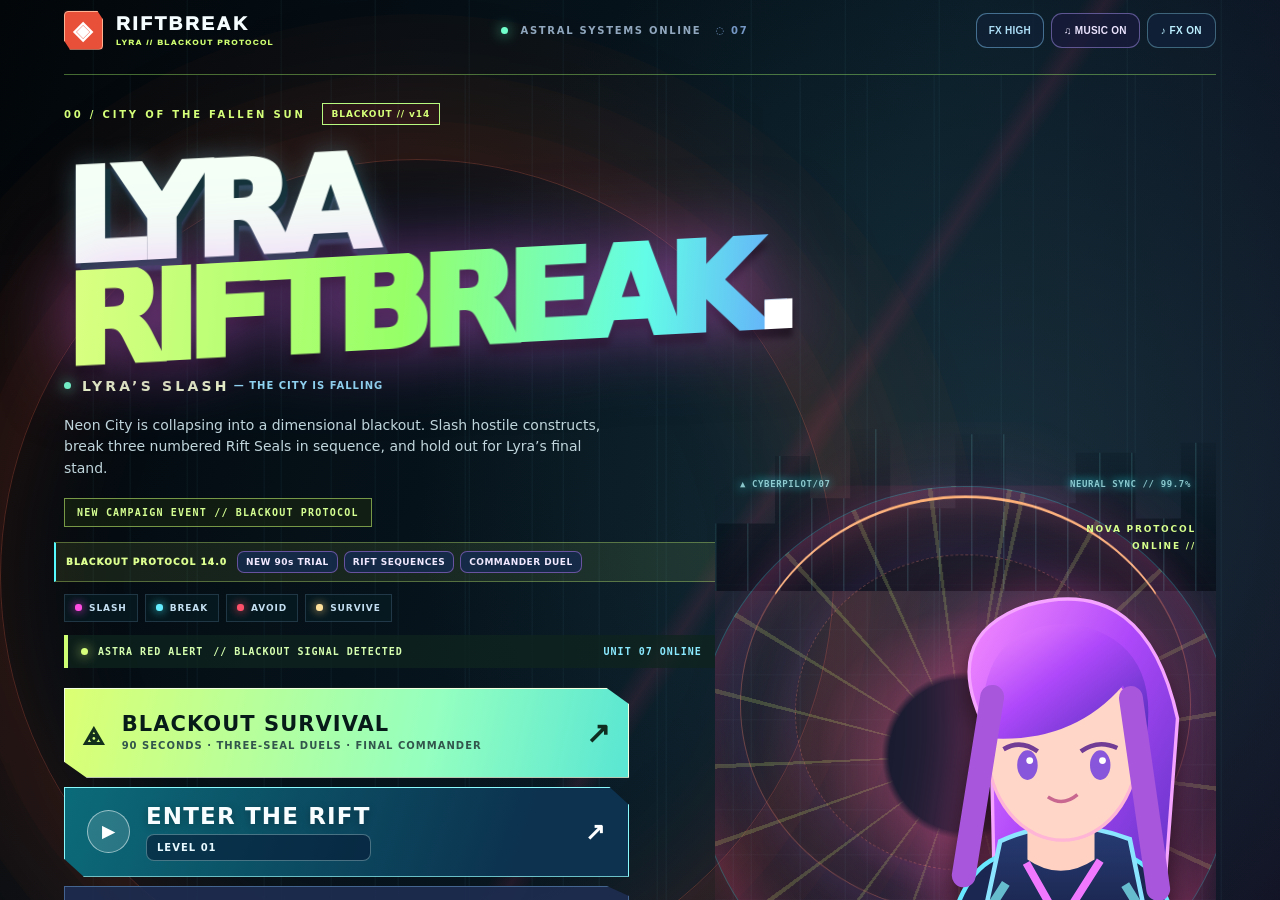
==== commit 02ef1c2d: "Launch Blackout Protocol v14: 90-second survival, Rift Seals, boss duel and cinematic command deck" ====
--- a/boss-shield-v46.html
+++ b/boss-shield-v46.html
@@ -1,5 +1,5 @@
 <!doctype html>
-<html lang="en"><head><meta charset="utf-8"><meta name="viewport" content="width=device-width,initial-scale=1,maximum-scale=1,viewport-fit=cover,user-scalable=no,interactive-widget=resizes-content"><meta name="theme-color" content="#050b1d"><meta name="apple-mobile-web-app-capable" content="yes"><meta name="apple-mobile-web-app-status-bar-style" content="black-translucent"><title>NEON ECHO — RADIANT Director's Cut v13.0</title>
+<html lang="en"><head><meta charset="utf-8"><meta name="viewport" content="width=device-width,initial-scale=1,maximum-scale=1,viewport-fit=cover,user-scalable=no,interactive-widget=resizes-content"><meta name="theme-color" content="#050b1d"><meta name="apple-mobile-web-app-capable" content="yes"><meta name="apple-mobile-web-app-status-bar-style" content="black-translucent"><title>LYRA // RIFTBREAK — REBORN v14.0</title>
 <style>
 :root{--pink:#ff36d9;--cyan:#55f8ff;--gold:#ffd270;--bg:#080617}*{box-sizing:border-box}html,body{height:100%;margin:0;overflow:hidden;background:#04030c;color:white;font-family:Arial,Helvetica,sans-serif;touch-action:none}canvas{display:block;position:absolute;inset:0;width:100%;height:100%;touch-action:none}#ui{position:absolute;inset:0;pointer-events:none;user-select:none}button{cursor:pointer;font:inherit;color:#fff;border:1px solid #b94af3;background:linear-gradient(120deg,#4a146c,#1a123e);padding:12px 19px;letter-spacing:.12em;font-weight:900;text-transform:uppercase;box-shadow:0 0 20px #a91ffb44,inset 0 0 12px #f24ce933}button:hover{border-color:var(--cyan);box-shadow:0 0 24px #58eaff77}button:disabled{opacity:.35;cursor:not-allowed}#top{display:flex;justify-content:space-between;align-items:flex-start;gap:8px;padding:calc(10px + env(safe-area-inset-top)) max(10px,2.5vw) 0}.stat{min-width:125px;text-align:center;background:linear-gradient(140deg,#3a0e59e8,#09091cde);clip-path:polygon(0 0,100% 0,100% 85%,92% 100%,8% 100%,0 85%);border-top:3px solid #e74fff;padding:8px 10px 15px;filter:drop-shadow(0 0 12px #bb17fa)}.stat label{font-size:clamp(11px,2vw,22px);letter-spacing:.16em;display:block;font-weight:1000;text-shadow:2px 2px #65005e}.stat strong{font-size:clamp(21px,4vw,43px);display:block;line-height:1.1;color:#ffc378;text-shadow:2px 3px #b92919,0 0 14px #ff682e;font-variant-numeric:tabular-nums}.center{width:min(43vw,460px);text-align:center}.meter{height:12px;border:2px solid #9e38da;background:#100c27;box-shadow:0 0 14px #e84bff88;overflow:hidden}.meter>div{height:100%;width:0%;background:linear-gradient(90deg,#9828fd,#46ecdb,#f3ffe8);transition:width .15s}.center .sub{font-size:clamp(10px,1.55vw,17px);margin-top:9px;letter-spacing:.16em;color:#80ffff;text-shadow:0 0 9px #14eafa;font-weight:bold}.bottom{position:absolute;bottom:calc(14px + env(safe-area-inset-bottom));left:12px;right:12px;display:flex;align-items:flex-end;justify-content:space-between;gap:10px}.health{width:min(46vw,340px);font-size:12px;font-weight:900;letter-spacing:.13em;color:#b9ffff}.bar{height:15px;border:1px solid #53f7ff;background:#0d1232;margin:6px 0 12px;box-shadow:0 0 12px #33dff777}.bar>div{height:100%;background:linear-gradient(90deg,#22dfca,#a5fffd);width:100%}.bar.mp{height:8px;border-color:#ef58f9}.bar.mp>div{background:linear-gradient(90deg,#bd32fc,#ff6fd4)}.bottom button{pointer-events:auto;font-size:11px;padding:10px}.overlay{position:absolute;inset:0;display:flex;align-items:center;justify-content:center;padding:15px;background:#040313aa;backdrop-filter:blur(9px);pointer-events:auto}.hidden{display:none!important}.panel{width:min(95vw,650px);max-height:89vh;overflow:auto;padding:clamp(20px,4vw,35px);background:linear-gradient(150deg,#200c38ef,#070b23f5 62%,#0c2440ef);border:2px solid #b343f8;box-shadow:0 0 55px #d424fb66,inset 0 0 45px #5b20a932;text-align:center}.panel h1{font-size:clamp(29px,7vw,57px);line-height:1.03;letter-spacing:.12em;margin:0 0 10px;color:#fff;text-shadow:0 0 8px #ff1ac4,0 0 35px #ea21ff}.panel h2{font-size:26px;letter-spacing:.14em;color:#86ffff}.panel p{color:#b9c8e6;line-height:1.55}.tag{font-size:11px;color:#7ffcff;letter-spacing:.3em;font-weight:bold;margin-bottom:15px}.actions{display:flex;flex-wrap:wrap;gap:10px;justify-content:center;margin-top:24px}.actions button{flex:1 1 130px}.wallet{color:#ffd978;font-weight:bold;letter-spacing:.11em}.shop-grid{display:grid;grid-template-columns:repeat(auto-fit,minmax(150px,1fr));gap:10px;margin:15px 0}.upgrade{padding:14px;border:1px solid #9142c5;background:#110d2b;text-align:left}.upgrade b{color:#8ef9ff}.upgrade small{display:block;min-height:40px;color:#adb6d5;margin:8px 0}.upgrade button{width:100%;font-size:11px;padding:9px 4px}.hint{font-size:12px!important;color:#90a2be!important}#warning{background:#1b0016aa;animation:alert .22s infinite alternate}#warning h1{color:#ff506b;font-size:clamp(38px,10vw,94px)}@keyframes alert{to{background:#300009dd}}#bossbar{position:absolute;top:clamp(100px,13vh,150px);left:21%;width:58%;text-align:center;display:none;color:#ff83dc;font-weight:900;letter-spacing:.17em;text-shadow:0 0 9px #ff15d4}#bossbar .meter{margin-top:6px}#bossbar .meter>div{background:linear-gradient(90deg,#f42a86,#ffb361)}#portalframe{width:100%;height:min(48vh,380px);border:1px solid var(--cyan);background:#050819}a{color:#73faff}#toast{position:absolute;left:50%;top:21%;transform:translateX(-50%);text-align:center;color:#ffeaa8;font-weight:900;letter-spacing:.15em;text-shadow:0 0 15px #ff27df;opacity:0;transition:opacity .15s;white-space:nowrap;font-size:clamp(15px,3vw,30px)}@media(max-width:550px){.stat{min-width:85px;padding:7px 4px 10px}.center{width:35vw}.center .sub{font-size:9px}.bottom{bottom:calc(8px + env(safe-area-inset-bottom))}.health{width:48vw}.bottom button{font-size:10px;padding:9px 8px}}
 <style>
@@ -1105,6 +1105,90 @@
 #paused .v13-pause-panel .actions button{padding:15px 9px!important;border-radius:10px!important;font-size:11px!important}
 #paused #resume{background:linear-gradient(100deg,#0986ad,#4d51c6)!important;border:1px solid #8afaff!important}
 @media(max-width:480px){#paused .v13-pause-panel .actions{grid-template-columns:1fr}#paused .v13-pause-settings button{font-size:10px!important}}
+</style><style id="riftbreak-v14">
+/* RIFTBREAK v14 — full visual direction: signal red, solar amber, glacial blue */
+:root{--rb-ink:#050a14;--rb-red:#ff3e56;--rb-blue:#72efff;--rb-gold:#ffc88b}
+body{background:#02060e!important}
+#menu.overlay{background:radial-gradient(ellipse at 80% 12%,#f25a3438,transparent 45%),radial-gradient(ellipse at 8% 75%,#063d5b9c,transparent 52%),#030611!important;backdrop-filter:none!important}
+#menu .v7-shell{width:min(100%,1600px)!important;min-height:100dvh!important;max-width:none!important;border:0!important;border-radius:0!important;box-shadow:none!important;background:radial-gradient(ellipse at 83% 49%,#f3384123,transparent 40%),linear-gradient(100deg,#040917dd,#04081880 70%,#100b1390)!important;padding:clamp(17px,2.2vw,40px) clamp(18px,5.7vw,100px) clamp(18px,2.2vw,36px)!important;overflow:hidden!important;position:relative}
+#menu .v7-shell:before{content:"";position:absolute;pointer-events:none;inset:0;background:linear-gradient(0deg,#030712 4%,transparent 27%),repeating-linear-gradient(0deg,transparent 0 6px,#ffffff05 7px);z-index:0!important}
+#menu .v7-shell:after{content:"";position:absolute;width:min(65vw,920px);aspect-ratio:1;right:-16%;top:10%;border-radius:50%;border:1px solid #ff68434d;box-shadow:0 0 0 38px #f34c2007,0 0 0 87px #f34c2006,0 0 0 145px #f34c2006,0 0 180px #ff442a29,inset 0 0 130px #ff4c1f24;z-index:0;pointer-events:none;animation:rb-portal 18s linear infinite}
+@keyframes rb-portal{50%{transform:scale(1.055) rotate(10deg)}}
+#menu .v7-shell>*{position:relative;z-index:1}
+#menu .v7-masthead{min-height:55px!important;border-bottom:1px solid #e3f6ff26!important;padding:0 0 14px!important}
+#menu .v7-brand{font-size:clamp(15px,1.5vw,22px)!important;letter-spacing:.13em!important}
+#menu .v7-brand .v7-mark{background:#e95039!important;border:1px solid #ffb291!important;color:#fff!important;border-radius:4px!important;box-shadow:0 0 22px #ff4d5a73!important}
+#menu .v7-brand small{color:#fdac95!important;letter-spacing:.18em}
+#menu .v7-mast-center{color:#90a7bd!important}
+#menu .v7-hero{min-height:550px!important;grid-template-columns:minmax(0,1fr) minmax(310px,.95fr)!important;align-items:center!important}
+#menu .v7-main{padding:34px 0 26px!important;z-index:4!important}
+#menu .v7-eyebrow{color:#ffb38c!important;letter-spacing:.28em!important}
+#menu .v7-build{background:#5d202444!important;border-color:#e5585388!important;color:#ffbbaa!important}
+#menu .v7-title{font-size:clamp(68px,8.6vw,150px)!important;line-height:.82!important;margin:26px 0 24px!important;letter-spacing:-.088em!important;text-transform:uppercase!important}
+#menu .v7-title>span{color:#fff!important;filter:drop-shadow(0 5px 1px #182338)!important}
+#menu .v7-title strong{background:linear-gradient(100deg,#ffe2bf,#ff725f 47%,#ff274d 85%)!important;background-clip:text!important;-webkit-background-clip:text!important;color:transparent!important;-webkit-text-fill-color:transparent!important}
+#menu .v7-subtitle{color:#e9f5ff!important;font-size:clamp(10px,1.2vw,14px)!important;letter-spacing:.23em!important}
+#menu .v7-description{max-width:570px!important;color:#a7c5d6!important;font-size:clamp(12px,1.2vw,15px)!important;line-height:1.65!important}
+#menu .v7-rule-row>span{background:#0b1f34!important;border:1px solid #9bcaff2c!important;color:#c3def0!important;border-radius:3px!important}
+#menu .v7-actions{grid-template-columns:repeat(2,minmax(0,1fr))!important;gap:9px!important;max-width:590px!important}
+#menu .v7-actions button{border-radius:6px!important;min-height:60px!important;background:linear-gradient(120deg,#142b3e,#182238)!important;border:1px solid #8abbd64d!important;box-shadow:inset 0 1px #ffffff0f,0 14px 26px #0004!important}
+#menu #continueBtn{min-height:78px!important;background:linear-gradient(115deg,#e63f4a,#e05d31 60%,#ee8848)!important;border:1px solid #ffd09d!important;box-shadow:0 0 0 1px #ff525455,0 12px 35px #e72d423e,inset 0 1px #fff4!important}
+#menu #continueBtn strong{font-size:clamp(16px,2vw,23px)!important;text-shadow:0 2px 8px #0004}
+#menu #start{min-height:54px!important}
+#menu #bossRushBtn{background:linear-gradient(115deg,#571c33,#25213f)!important;border-color:#ee678488!important}
+#menu .v7-navcard{border-left:3px solid #ff6d65!important}
+#menu .v7-secondary{max-width:590px!important;grid-template-columns:repeat(2,minmax(0,1fr))!important;gap:8px!important}
+#menu .v7-secondary button{background:#102037!important;border:1px solid #7ca3c34d!important;border-radius:4px!important}
+#menu .v7-portrait{height:min(78vh,760px)!important;min-height:450px!important;align-self:center;mask-image:linear-gradient(#000 80%,transparent)!important}
+#menu .v7-portrait-glow{background:radial-gradient(ellipse at 50% 47%,#ff57395a 0%,#ef4c2330 35%,transparent 72%)!important}
+#menu .v7-portrait svg{height:104%!important;bottom:-14%!important;filter:drop-shadow(0 0 40px #ff775d76) drop-shadow(12px 8px 0 #030816)!important;animation:rb-lyra 6s ease-in-out infinite}
+@keyframes rb-lyra{50%{transform:translateX(-50%) translateY(-12px) rotate(-1.4deg)}}
+#menu .v7-orbit{border-color:#ff897855!important}
+#menu .v7-orbit-one{border-top-color:#ffb178!important}
+#menu .v7-pilot-id{border-color:#ffb86d!important}
+#menu .v7-pilot-id small{color:#ffc18c!important}
+#menu .v7-career{background:#090e1edb!important;border:1px solid #557e9b55!important;border-radius:5px!important;min-height:78px!important}
+#menu .v7-career-stat strong{color:#f1f7ff!important}
+#menu .v7-career-wallet strong{color:#ffd19c!important}
+#menu .v7-career-status{color:#ffac95!important}
+#menu .v7-footer{color:#8fa8c4!important;border-color:#779bad38!important}
+#top.v7-hud{background:linear-gradient(#020713e8,transparent)!important;padding:calc(17px + env(safe-area-inset-top)) 3vw 30px!important}
+#top .v7-hud-score,#top .v7-hud-combo{border-radius:6px!important;background:linear-gradient(115deg,#0a182bda,#0a1325a6)!important;border:1px solid #7ba5c058!important;clip-path:none!important;box-shadow:inset 0 1px #d6ffff1f,0 13px 30px #0005!important;transform:none!important;min-height:76px!important;padding:12px 17px!important}
+#top .v7-hud-score{border-left:3px solid #ff6656!important}#top .v7-hud-combo{border-right:3px solid #ffb56b!important}
+#top .v7-hud-score strong{color:#eafaff!important;text-shadow:0 0 15px #90eeff66!important}
+#top .v7-hud-combo strong{color:#ffbe87!important;text-shadow:0 0 17px #ff745b88!important}
+#top .v7-hud-center{background:#030a16a9!important;border:1px solid #40647c5c!important;border-radius:5px!important;padding:10px 15px!important}
+#top .v7-progress{border-color:#ff6b6d!important;background:#0c2133!important}
+#top #progress{background:linear-gradient(90deg,#ff465a,#ffbd73)!important}
+#ui .v7-vitals{background:#061425dc!important;border:1px solid #77b6dc68!important;border-left:3px solid #6ce5ff!important;border-radius:6px!important;box-shadow:0 10px 33px #0007!important}
+#ui .v7-button-group button{border-radius:5px!important;border:1px solid #85c6e077!important;background:linear-gradient(120deg,#102b43,#1b2b49)!important;min-height:61px!important}
+#ui #pulse{background:linear-gradient(130deg,#de364b,#fe694e)!important;border-color:#ffd08d!important;box-shadow:0 0 26px #ff504350!important;color:white!important}
+#ui #pulse:disabled{background:linear-gradient(120deg,#223e54,#18273a)!important;border-color:#77a3c26d!important;box-shadow:none!important}
+#ui #bossHint{border:1px solid #f3987a!important;background:#321526e9!important;color:#ffcebb!important;border-radius:3px!important}
+#ui .v7-hud-score small,#ui .v7-hud-combo small,#ui .v7-bar-label{letter-spacing:.14em!important}
+#v14Parry{position:relative;pointer-events:auto!important;background:linear-gradient(120deg,#11576a,#235a6e)!important;border:1px solid #7ff9ec!important;color:#ddffff!important;min-width:83px!important;box-shadow:0 0 20px #39e7ed33!important;transition:filter .15s,transform .15s!important}
+#v14Parry.ready{animation:rb-ready 2s infinite}
+#v14Parry.cooling{background:#122436!important;opacity:.6}
+@keyframes rb-ready{50%{filter:brightness(1.3);box-shadow:0 0 27px #61fff4aa}}
+#v14Beat{position:absolute;left:50%;top:22%;transform:translate(-50%,-50%);pointer-events:none;z-index:32;text-align:center;font:950 clamp(22px,5vw,64px)/1 system-ui,sans-serif;letter-spacing:-.03em;color:#fff;text-shadow:0 0 14px #ff4c50,0 0 45px #f53a31;opacity:0;transition:opacity .18s}
+#v14Beat.live{opacity:1}#v14Beat small{display:block;font:800 11px/2 ui-monospace,monospace;letter-spacing:.18em;color:#ffc2a8}
+#v14BossOrders{position:absolute;left:50%;top:clamp(175px,24vh,240px);width:min(90vw,550px);transform:translateX(-50%);text-align:center;z-index:15;pointer-events:none;font:900 11px ui-monospace,monospace;letter-spacing:.13em;color:#ffcaa2;text-shadow:0 0 12px #ee4a42}
+#v14BossOrders strong{display:block;font-size:clamp(15px,2vw,22px);color:#fcf8e9;letter-spacing:.06em;padding-bottom:5px}
+#v14Beat.live:before{content:"";position:fixed;left:0;right:0;top:0;height:4px;background:#ff9a4c;box-shadow:0 0 36px #ff5549}
+#v14Threat{position:absolute;inset:0;pointer-events:none;z-index:8;opacity:0;background:linear-gradient(90deg,#ff27351e,transparent 24%,transparent 76%,#ff27351e);box-shadow:inset 0 0 140px #ff2a2852;transition:opacity .13s}
+#v14Threat.live{opacity:1;animation:rb-threat .38s infinite alternate}@keyframes rb-threat{to{box-shadow:inset 0 0 200px #ff314583}}
+#warning{background:radial-gradient(ellipse at center,#6d1627e6,#030810f5 75%)!important;animation:none!important}
+#warning h1{font-size:clamp(70px,13vw,168px)!important;letter-spacing:-.06em!important;text-shadow:0 0 26px #ff2f4f,0 10px #350b18!important;transform:skew(-6deg)}
+#warning h2{color:#fff0e0!important}
+#warning .tag{color:#ffb3a0!important}
+#v11PhaseCutin,#lyraMoment{background:linear-gradient(95deg,#100d1bf0,#321624ad,#091327e8)!important}
+#lyraMomentCopy strong{color:#ffddca!important}
+#end.overlay .v13-results,#protocol .v12-protocol-wrap{border-color:#e76c6666!important;background:linear-gradient(130deg,#0e1b2ef8,#1a1126f5)!important;box-shadow:0 0 80px #ff5c4024!important}
+#end .v13-result-rank{color:#ffb77b!important}
+#v14CombatStamp{position:absolute;left:3%;top:50%;writing-mode:vertical-lr;transform:rotate(180deg);font:900 9px ui-monospace;letter-spacing:.28em;color:#9fb6c27a;pointer-events:none}
+@media(max-width:760px){#menu .v7-shell{overflow-y:auto!important;padding:15px 17px 30px!important}#menu .v7-hero{display:flex!important;flex-direction:column-reverse;align-items:stretch!important;min-height:0!important;gap:0!important}#menu .v7-main{padding:12px 0!important}#menu .v7-portrait{height:clamp(145px,27vh,240px)!important;min-height:0!important;width:100%!important;overflow:hidden!important;mask-image:linear-gradient(#000 60%,transparent)!important}#menu .v7-portrait svg{height:400px!important;bottom:-170px!important;left:70%!important}#menu .v7-pilot-id{bottom:36px!important}#menu .v7-title{font-size:clamp(55px,16vw,101px)!important;line-height:.9!important;margin:10px 0 16px!important}#menu .v7-description{font-size:12px!important;margin:12px 0!important}#menu .v7-mast-center{display:none!important}#menu .v7-career{flex-wrap:wrap!important}#menu .v7-career-status{display:none!important}#top.v7-hud{padding:calc(12px + env(safe-area-inset-top)) 10px 24px!important;gap:6px!important}#top .v7-hud-score,#top .v7-hud-combo{min-width:0!important;min-height:60px!important;padding:8px!important}#top .v7-hud-score strong,#top .v7-hud-combo strong{font-size:clamp(17px,5.5vw,30px)!important}#top .v7-hud-center{padding:7px!important}#top .v7-hud-score small,#top .v7-hud-combo small{font-size:7px!important}#v14Parry{min-width:62px!important;font-size:9px!important;padding:9px 7px!important}#v14BossOrders{top:clamp(140px,20vh,195px);font-size:9px}#v14CombatStamp{display:none}}
+@media(max-width:420px){#menu .v7-title{font-size:clamp(55px,16vw,80px)!important}#menu .v7-portrait{height:148px!important}#menu .v7-actions button{min-height:52px!important}#menu .v7-secondary button{font-size:9px!important}#ui .v7-button-group{gap:5px!important}#ui #pulse{font-size:10px!important}#v14BossOrders{top:132px}}
+@media(prefers-reduced-motion:reduce){#menu .v7-shell:after,#menu .v7-portrait svg,#v14Parry.ready,#v14Threat.live{animation:none!important}}
 </style></head><body><svg xmlns="http://www.w3.org/2000/svg" style="position:absolute;width:0;height:0;overflow:hidden" aria-hidden="true"><defs>
 <linearGradient id="lyraHair" x2="1" y2="1"><stop stop-color="#f78cff"/><stop offset=".43" stop-color="#ae48fa"/><stop offset="1" stop-color="#482cb5"/></linearGradient><linearGradient id="lyraSuit" x2="0" y2="1"><stop stop-color="#273c75"/><stop offset="1" stop-color="#11142f"/></linearGradient>
 <symbol id="lyraChibiArt" viewBox="0 0 200 240"><path d="M48 76Q10 18 91 9Q163 -7 178 74L169 171Q139 193 117 164L52 167Z" fill="url(#lyraHair)" stroke="#e698ff" stroke-width="4"/><path d="M72 166L52 205Q48 230 68 230H151Q170 226 152 204L129 165" fill="url(#lyraSuit)" stroke="#72eaff" stroke-width="4"/><path d="M86 180L109 212L132 178" fill="none" stroke="#f389fa" stroke-width="8"/><path d="M70 224L65 235M137 224L145 235" stroke="#6deeff" stroke-width="12" stroke-linecap="round"/><ellipse cx="110" cy="111" rx="62" ry="65" fill="#ffd5c6" stroke="#ffbad6" stroke-width="3"/><path d="M44 93Q28 23 105 18Q174 22 176 95Q156 77 150 60Q100 101 44 93" fill="url(#lyraHair)"/><path d="M69 117Q83 103 96 118M124 118Q138 103 151 117" fill="none" stroke="#6b3c88" stroke-width="5" stroke-linecap="round"/><ellipse cx="84" cy="125" rx="9" ry="14" fill="#9f61e9"/><ellipse cx="138" cy="125" rx="9" ry="14" fill="#9f61e9"/><circle cx="87" cy="121" r="3" fill="#fff"/><circle cx="141" cy="121" r="3" fill="#fff"/><path d="M103 145Q111 152 120 145" stroke="#b95b8e" stroke-width="3" fill="none"/><ellipse cx="61" cy="145" rx="12" ry="6" fill="#ff92ab" opacity=".5"/><ellipse cx="157" cy="145" rx="12" ry="6" fill="#ff92ab" opacity=".5"/><path d="M47 82L35 161M170 82L183 163" stroke="#c770f5" stroke-width="16" stroke-linecap="round"/><path d="M76 200L109 222L143 200" fill="none" stroke="#72eeff" stroke-width="3"/></symbol>
@@ -2271,4 +2355,347 @@
 const sideGame=new OrbitEchoBridge('https://eedmond95.github.io/Orbit-and-Echo-Test/');$('sideBtn').onclick=()=>sideGame.open();$('sideBack').onclick=()=>sideGame.claim();
 function updateFxButton(){$('fxToggle').textContent=save.fxQuality==='lite'?'FX LITE':'FX HIGH';$('fxToggle').setAttribute('aria-pressed',String(save.fxQuality==='high'))} $('fxToggle').onclick=()=>{save.fxQuality=save.fxQuality==='lite'?'high':'lite';renderScaleLimit=save.fxQuality==='lite'?1.25:2;resize();persist();updateFxButton();sound('ui')};function toggleMusic(){save.music=!save.music;persist();musicNextTime=0;updateMusicButton();if(save.music)ensureMusicAudio()}$('musicToggle').onclick=toggleMusic;$('pauseMusic').onclick=toggleMusic;function updateSoundButton(){if($('pauseFx'))$('pauseFx').textContent=save.muted?'♪ FX OFF':'♪ FX ON';const button=$('audioToggle');if(button){button.textContent=save.muted?'♪ FX OFF':'♪ FX ON';button.setAttribute('aria-pressed',String(!save.muted))}}function toggleEffects(){save.muted=!save.muted;persist();updateSoundButton();if(!save.muted)sound('ui')} $('audioToggle').onclick=toggleEffects;$('pauseFx').onclick=toggleEffects;
 ensureDaily();renderMissions();renderShop();refreshContinue();updateSoundButton();updateMusicButton();updateFxButton();updateHUD();show('menu');
-</script></body></html>
+
+/* RIFTBREAK v14 — combat systems. Existing v13 progress, modes, academy, and rewards retained. */
+(function(){
+ const M=(id)=>document.getElementById(id);
+ const v14={parryTime:0,parryCooldown:0,parryPerfect:0,beatEnd:0,threatEnd:0,
+    bossRef:null,nodes:[],phase:0,lane:null,laneClock:6.6,comboMark:0,precisionTap:false,
+    killFx:0,skillFX:0,lastNodeHit:-100};
+ const title=M('menu').querySelector('.v7-title');
+ if(title)title.innerHTML='<span>LYRA</span><strong>RIFTBREAK<span class="v7-dot">.</span></strong>';
+ const brand=M('menu').querySelector('.v7-brand>span:last-child');
+ if(brand)brand.innerHTML='RIFTBREAK<small>LYRA / ZERO HOUR PROTOCOL</small>';
+ const build=M('menu').querySelector('.v7-build');if(build)build.textContent='RECKONING · V14';
+ const eyebrow=M('menu').querySelector('.v7-eyebrow>span');if(eyebrow)eyebrow.textContent='00 / CITY OF THE FALLEN SUN';
+ const subtitle=M('menu').querySelector('.v7-subtitle');if(subtitle)subtitle.innerHTML='<i></i> ONE BLADE. ONE LAST CITY. <span>— LYRA / UNIT 07</span>';
+ const descr=M('menu').querySelector('.v7-description');
+ if(descr)descr.textContent='Defend the last neon megacity. Execute precision slashes, counter lethal lane strikes, disable enemy reactors and shatter multi-phase titans. Upgrade your blade, master your timing, and reclaim the skyline.';
+ const banner=M('menu').querySelector('.v8-feature-banner');
+ if(banner)banner.innerHTML='<strong>RIFTBREAK // RECKONING</strong><span>DIRECTIONAL ARMOR</span><span>REACTOR BOSSES</span><span>PERFECT PARRY</span>';
+ const footer=M('menu').querySelector('.v7-footer>span:last-child');if(footer)footer.textContent='RIFTBREAK V14.0 // NEW COMBAT ENGINE';
+ const next=M('continueBtn')?.querySelector('strong');if(next)next.textContent='ENTER THE RIFT';
+ const rush=M('bossRushBtn')?.querySelector('strong');if(rush)rush.textContent='TITAN GAUNTLET';
+ const hint=M('howto')?.querySelector('.tutorial-panel');
+ if(hint){const p=document.createElement('p');p.style.cssText='padding:13px;border:1px solid #f0806a80;background:#391d2b8a;color:#ffe3d4;font-weight:700';p.textContent='RIFTBREAK NEW: blue armored targets show a blade-direction arrow—match your slash to the arrow. In titan fights, use Lyra Pulse to breach the shield, cut glowing orbiting reactors, then damage the exposed core. Tap PARRY just before a hit or a laser strike to counter.';hint.insertBefore(p,hint.querySelector('.actions'))}
+ const bottom=M('ui')?.querySelector('.v7-button-group');
+ let parry=null;
+ if(bottom){
+   parry=document.createElement('button');parry.id='v14Parry';parry.className='ready';parry.type='button';
+   parry.textContent='◇ PARRY';parry.setAttribute('aria-label','Parry an incoming attack');
+   bottom.insertBefore(parry,M('pause'));
+ }
+ const beat=document.createElement('div');beat.id='v14Beat';beat.setAttribute('aria-live','off');document.body.append(beat);
+ const threats=document.createElement('div');threats.id='v14Threat';document.body.append(threats);
+ const orders=document.createElement('div');orders.id='v14BossOrders';document.body.append(orders);
+ const stamp=document.createElement('div');stamp.id='v14CombatStamp';stamp.textContent='RIFTBREAK // PHANTOM ASSAULT SYSTEM // 14.0';M('ui').append(stamp);
+ function beatNotice(main,minor,seconds){
+   beat.innerHTML='';
+   beat.append(document.createTextNode(main));
+   if(minor){const e=document.createElement('small');e.textContent=minor;beat.append(e)}
+   v14.beatEnd=clock+(seconds||1.2);beat.classList.add('live');
+ }
+ function flashThreat(t){v14.threatEnd=Math.max(v14.threatEnd,clock+t);threats.classList.add('live')}
+ function activateParry(){
+   if(game.mode!=='play'||v14.parryCooldown>0||game.levelTransitionUntil>clock)return;
+   v14.parryTime=.91;v14.parryCooldown=6.8;v14.parryPerfect=.55;
+   if(parry)parry.classList.remove('ready');
+   impactRing(W*.5,H*.72,'#6dfff2',Math.min(W,H)*.34,2);
+   spawnParticle(W*.5,H*.72,'#8dfff2',34,.9);sound('ui');
+   beatNotice('AEGIS COUNTER','0.9 SEC INVULNERABILITY · TIME YOUR DEFENSE',.88);
+ }
+ if(parry){parry.addEventListener('pointerdown',e=>e.stopPropagation());parry.addEventListener('click',e=>{e.stopPropagation();activateParry()})}
+ addEventListener('keydown',e=>{if(e.code==='ShiftLeft'||e.code==='ShiftRight'||e.key.toLowerCase()==='f'){e.preventDefault();activateParry()}});
+ const oldHitPlayer=hitPlayer;
+ hitPlayer=function(damage){
+   if(game.mode==='play'&&!game.training&&v14.parryTime>0){
+     const perfect=v14.parryPerfect>0;
+     game.mp=Math.min(100,game.mp+(perfect?30:12));
+     game.combo+=perfect?3:1;
+     game.bestCombo=Math.max(game.bestCombo||0,game.combo);
+     v14.parryTime=0;v14.parryPerfect=0;
+     game.shake=Math.max(game.shake,perfect?16:8);
+     impactRing(W*.5,H*.64,perfect?'#ffe7b0':'#83faff',Math.min(W,H)*.65,2);
+     spawnParticle(W*.5,H*.6,perfect?'#ffd496':'#82faff',90,1.8);
+     if(perfect){giveScore(480,W*.5,H*.5);beatNotice('PERFECT COUNTER','DAMAGE NEGATED · +30 NOVA · +480 SCORE',1.5);v14.lane=null;}
+     else beatNotice('DEFLECTED','DAMAGE NEGATED · +12 NOVA',1.05);
+     sound('hit');return;
+   }
+   flashThreat(.8);oldHitPlayer(damage);
+ };
+ const oldTapSlash=tapSlash;
+ tapSlash=function(x,y){v14.precisionTap=true;try{return oldTapSlash(x,y)}finally{v14.precisionTap=false}};
+ const oldSliceEntity=sliceEntity;
+ sliceEntity=function(e){
+   if(!e||!e.active)return;
+   if(!v14.precisionTap&&(e.type==='armor'||e.type==='charger')&&e.age>.23&&!game.training&&!(game.pulseUntil>clock)){
+     const desired=e.type==='armor'?Math.PI/2:0,angle=game.lastSlashAngle||0;
+     const deviation=Math.abs(Math.sin(angle-desired));
+     if(deviation>.67){
+       if(e.hitCooldown<=0){e.hitCooldown=.22;spawnParticle(e.x,e.y,'#8df6ff',9,.45);floatText(e.x,e.y,'ANGLE BLOCKED','#a9edff');sound('slash')}
+       return;
+     }
+   }
+   return oldSliceEntity(e);
+ };
+ function nodePos(n,b){
+   const r=Math.max(54,Math.min(W*.17,H*.17,140));
+   const a=n.angle+Math.sin(clock*1.1+n.angle)*.12+b.t*.12;
+   return {x:clamp(b.x+Math.cos(a)*r,38,W-38),y:clamp(b.y+Math.sin(a)*r*.88,Math.max(145,H*.2),H*.78)};
+ }
+ function armNodes(n){
+   v14.nodes=Array.from({length:n},(_,i)=>({angle:(Math.PI*2*i/n)-Math.PI/2,hit:false,life:1}));
+   v14.lastNodeHit=-100;
+   beatNotice(n+' REACTORS ARMED','CUT THE ORBITAL CORES TO UNLOCK THE TITAN',1.5);
+ }
+ const oldUsePulse=usePulse;
+ usePulse=function(){
+   const available=game.mode==='play'&&game.mp>=100&&!(game.levelTransitionUntil>clock);
+   oldUsePulse();
+   if(!available)return;
+   v14.skillFX=2.9;
+   if(game.boss&&!game.training){
+     game.boss.shieldDown=Math.max(11,game.boss.shieldDown);
+     armNodes(game.boss.phase>=2?3:2);
+     beatNotice('LYRA // SOLAR BREACH','SHIELD SHATTERED · ERASE THE REACTORS',2.5);
+   }else beatNotice('LYRA // NOVA ASCENDANT','CLEAR THE SKY · DESTROY EVERYTHING',1.8);
+ };
+ // Rebind the already-initialized button so touch users get the new boss-breach mechanics.
+ M('pulse').onclick=usePulse;
+ const oldSlash=slash;
+ slash=function(ax,ay,bx,by){
+   if(game.mode!=='play')return oldSlash(ax,ay,bx,by);
+   const b=game.boss;
+   if(v14.lane&&v14.lane.stage==='warning'){
+     const a=v14.lane;
+     if(segmentDistance(a.x,a.y,ax,ay,bx,by)<Math.max(30,Math.min(W,H)*.068)){
+       a.stage='disarmed';a.time=.5;game.mp=Math.min(100,game.mp+18);giveScore(370,a.x,a.y);
+       impactRing(a.x,a.y,'#90fff1',Math.min(W,H)*.36,2);
+       spawnParticle(a.x,a.y,'#73ffe8',55,1.2);
+       beatNotice('LANE STRIKE CANCELED','REACTOR DISARMED · +18 NOVA',1.25);sound('hit');
+     }
+   }
+   if(b&&b.shieldDown>0&&!game.training){
+     let pending=v14.nodes.filter(n=>!n.hit);
+     for(const n of pending){
+       const p=nodePos(n,b);
+       if(segmentDistance(p.x,p.y,ax,ay,bx,by)<Math.max(28,Math.min(W,H)*.049)){
+         n.hit=true;v14.lastNodeHit=clock;game.mp=Math.min(100,game.mp+5);
+         game.combo++;game.bestCombo=Math.max(game.bestCombo||0,game.combo);
+         spawnParticle(p.x,p.y,'#ffb578',70,1.4);impactRing(p.x,p.y,'#ffcea1',Math.min(W,H)*.14,2);giveScore(310,p.x,p.y);
+         game.shake=Math.max(game.shake,11);sound('hit');
+         const left=v14.nodes.filter(q=>!q.hit).length;
+         beatNotice(left?left+' REACTOR'+(left===1?'':'S')+' LEFT':'CORE UNLOCKED',left?'SLASH THE REMAINING ORBITALS':'STRIKE THE TITAN WHILE ITS SHIELD IS DOWN',1.1);
+       }
+     }
+     if(v14.nodes.some(n=>!n.hit)){
+       b.cool=Math.max(b.cool,.32);
+     }else if(pending.length>0){
+       b.cool=Math.max(b.cool,.12);
+     }
+   }
+   return oldSlash(ax,ay,bx,by);
+ };
+ const oldLevelUp=levelUp;
+ levelUp=function(){
+   if(game.boss&&!game.training){v14.killFx=2.7;v14.lane=null;spawnParticle(game.boss.x,game.boss.y,'#ffdbad',110,2.4);beatNotice('TITAN EXECUTED','SKYLINE SECURED · SECTOR CLEARED',2.6)}
+   return oldLevelUp();
+ };
+ const oldResetRun=resetRun;
+ resetRun=function(lvl){
+   v14.parryTime=0;v14.parryCooldown=0;v14.parryPerfect=0;v14.bossRef=null;
+   v14.nodes=[];v14.lane=null;v14.laneClock=6.6;v14.killFx=0;v14.skillFX=0;v14.comboMark=0;
+   oldResetRun(lvl);beatNotice('SECTOR '+String(game.level).padStart(2,'0')+' // DEPLOYED','SLASH · COUNTER · SURVIVE',1.45);
+ };
+ const oldStartBossRush=startBossRush;
+ startBossRush=function(){
+   v14.bossRef=null;v14.nodes=[];v14.lane=null;v14.laneClock=6.6;oldStartBossRush();beatNotice('TITAN GAUNTLET','FOUR COMMANDERS · ONE PILOT',1.75);
+ };
+ M('bossRushBtn').onclick=startBossRush;
+ const oldUpdate=update;
+ update=function(dt){
+   oldUpdate(dt);
+   if(clock>=v14.beatEnd)beat.classList.remove('live');
+   if(clock>=v14.threatEnd)threats.classList.remove('live');
+   if(game.mode!=='play'){orders.style.display='none';return}
+   if(game.hitStop>0)return;
+   v14.parryTime=Math.max(0,v14.parryTime-dt);
+   v14.parryPerfect=Math.max(0,v14.parryPerfect-dt);
+   v14.parryCooldown=Math.max(0,v14.parryCooldown-dt);
+   v14.skillFX=Math.max(0,v14.skillFX-dt);v14.killFx=Math.max(0,v14.killFx-dt);
+   if(parry){
+     if(v14.parryCooldown>0){parry.textContent='◇ '+v14.parryCooldown.toFixed(1)+'s';parry.className='cooling'}
+     else{parry.textContent='◇ PARRY';parry.className='ready'}
+   }
+   if(game.combo>=12&&game.combo>=v14.comboMark+12){
+     v14.comboMark=game.combo-(game.combo%12);
+     beatNotice(game.combo+'× BLADE FRENZY','HOLD YOUR STREAK FOR MAXIMUM RANK',1.05);
+   }
+   const b=game.boss;
+   if(b&&!game.training){
+     orders.style.display='';
+     if(v14.bossRef!==b){v14.bossRef=b;v14.nodes=[];v14.phase=b.phase||0;v14.lane=null;v14.laneClock=5.7}
+     if(b.phase>=2&&v14.phase<2&&b.shieldDown>0){armNodes(3);flashThreat(1.2)}
+     v14.phase=b.phase;
+     if(b.shieldDown<=0){v14.nodes=[];orders.innerHTML='<strong>⬡ BARRIER ONLINE</strong>SLASH MINIONS · FILL NOVA · ACTIVATE LYRA PULSE'}
+     else{
+       const left=v14.nodes.filter(n=>!n.hit).length;
+       orders.innerHTML=left?'<strong>◉ '+left+' REACTOR'+(left===1?'':'S')+' ACTIVE</strong>SLASH GLOWING NODES · '+Math.ceil(b.shieldDown)+'s REMAINING':'<strong>✕ REACTOR LOCK BROKEN</strong>THE TITAN IS VULNERABLE · ATTACK THE CORE';
+     }
+     if(!v14.lane){v14.laneClock-=dt;if(v14.laneClock<=0&&game.pulseUntil<=clock){
+       const horizontal=Math.random()<.5,x=W*(.24+Math.random()*.52),y=H*(.34+Math.random()*.29);
+       v14.lane={horizontal,x,y,time:2.15,stage:'warning'};
+       v14.laneClock=7+Math.random()*3;
+       flashThreat(.45);lyraSay('REACTOR STRIKE! SLASH THE SIGNAL NODE!',2.3);
+     }}else{
+       const l=v14.lane;l.time-=dt;
+       if(l.stage==='warning'&&l.time<=0){
+         l.stage='fired';l.time=.8;flashThreat(1);
+         hitPlayer(b.phase>=2?24:18);game.shake=Math.max(14,game.shake);
+         beatNotice('RIFT STRIKE','COUNTER OR CUT THE TELEGRAPH NEXT TIME',1.1);
+       }
+       if(l.time<=0)v14.lane=null;
+     }
+   }else{orders.style.display='none';v14.bossRef=null;v14.nodes=[];v14.lane=null}
+ };
+ function polygon(points,fill,stroke,w){
+   ctx.beginPath();for(let i=0;i<points.length;i++){const p=points[i];i?ctx.lineTo(p[0],p[1]):ctx.moveTo(p[0],p[1])}
+   ctx.closePath();if(fill){ctx.fillStyle=fill;ctx.fill()}if(stroke){ctx.strokeStyle=stroke;ctx.lineWidth=w||1;ctx.stroke()}
+ }
+ const oldBossArt=drawBoss;
+ drawBoss=function(b){
+   const kind=b.kind||0,t=b.t||0,phase=b.phase>=2,shield=b.shieldDown<=0;
+   const palette=[['#ff4b60','#ffbd8a'],['#a275ff','#ff7cc7'],['#5df3fc','#a3f9e2'],['#ffba58','#ff6862']][kind];
+   const hue=palette[0],light=palette[1],r=Math.max(55,Math.min(W,H)*.13);
+   ctx.save();ctx.translate(b.x,b.y+Math.sin(t*2.8)*5);
+   ctx.shadowColor=hue;ctx.shadowBlur=save.fxQuality==='lite'?9:38;
+   const aura=ctx.createRadialGradient(0,0,r*.1,0,0,r*2.3);
+   aura.addColorStop(0,phase?'#ff7b5445':'#4966d833');aura.addColorStop(.6,hue+'24');aura.addColorStop(1,'#00000000');
+   ctx.fillStyle=aura;ctx.beginPath();ctx.arc(0,0,r*2.3,0,Math.PI*2);ctx.fill();
+   ctx.save();ctx.rotate(t*(kind%2?-.4:.42));
+   for(let i=0;i<12;i++){const a=i*Math.PI/6;ctx.save();ctx.rotate(a);polygon([[-r*.07,-r*1.85],[r*.07,-r*1.85],[r*.20,-r*2.15],[0,-r*2.35],[-r*.2,-r*2.15]],'#101a31',hue,2);ctx.restore()}
+   ctx.strokeStyle=hue;ctx.lineWidth=2;ctx.globalAlpha=.65;
+   ctx.beginPath();ctx.arc(0,0,r*1.7,0,Math.PI*2);ctx.stroke();ctx.restore();
+   ctx.globalAlpha=1;ctx.shadowBlur=18;
+   const wingLift=Math.sin(t*2.1)*r*.09;
+   // Independent weapon silhouettes for each Void Commander.
+   if(kind===0||kind===2){
+     for(const side of [-1,1]){
+       ctx.save();ctx.scale(side,1);
+       polygon([[r*.38,-r*.31],[r*1.0,-r*.68],[r*1.62,-r*1.23-wingLift],[r*1.48,-r*.25],[r*.96,r*.43],[r*.52,r*.21]],'#18213b',hue,3);
+       polygon([[r*1.19,-r*.67],[r*1.81,-r*1.44-wingLift],[r*1.62,r*.12],[r*1.14,r*.41]],kind===2?'#103d50':'#482035',light,2);
+       for(let j=0;j<3;j++){ctx.strokeStyle=light;ctx.lineWidth=1.4;line(r*(.8+j*.19),-r*(.6+j*.17),r*(1.15+j*.15),-r*.2)}
+       ctx.restore()
+     }
+   }else{
+     for(const side of [-1,1]){ctx.save();ctx.scale(side,1);
+       polygon([[r*.4,-r*.4],[r*1.48,-r*1.6],[r*1.28,-r*.34],[r*2.14,r*.11],[r*.72,r*.5]],'#172344',hue,3);
+       polygon([[r*1.5,-r*1.7],[r*1.64,-r*.65],[r*1.39,-r*.65]],light,light,1);
+       ctx.restore()}
+   }
+   const armor=ctx.createLinearGradient(-r,-r,r,r);
+   armor.addColorStop(0,'#3b4266');armor.addColorStop(.43,'#131f36');armor.addColorStop(1,'#080c20');
+   polygon([[0,-r*.95],[r*.81,-r*.51],[r*.97,r*.25],[r*.53,r*.83],[0,r*1.02],[-r*.53,r*.83],[-r*.97,r*.25],[-r*.81,-r*.51]],armor,hue,3.7);
+   polygon([[0,-r*.81],[r*.51,-r*.39],[r*.7,r*.18],[r*.28,r*.55],[0,r*.81],[-r*.28,r*.55],[-r*.7,r*.18],[-r*.51,-r*.39]],'#172b43',light,1.8);
+   for(const side of [-1,1]){
+     ctx.save();ctx.scale(side,1);
+     polygon([[r*.21,-r*.65],[r*.63,-r*1.22],[r*.97,-r*1.8],[r*.88,-r*.59],[r*.6,-r*.36]],'#112437',hue,3);
+     polygon([[r*.19,-r*.14],[r*.58,-r*.2],[r*.47,-r*.02],[r*.17,r*.04]],'#fffded',hue,1.7);
+     polygon([[r*.5,r*.25],[r*.82,r*.41],[r*.45,r*.68]],'#0b1226',light,1.5);
+     ctx.restore()
+   }
+   // Animated mouth grille and reactor core.
+   ctx.shadowColor=light;ctx.shadowBlur=22;
+   polygon([[0,-r*.18],[r*.18,0],[r*.19,r*.29],[0,r*.43],[-r*.19,r*.29],[-r*.18,0]],light,'#fff9df',2);
+   ctx.shadowBlur=0;ctx.strokeStyle='#092033';ctx.lineWidth=2;
+   for(let i=-2;i<=2;i++)line(-r*.11,r*(.08+i*.045),r*.11,r*(.08+i*.045));
+   ctx.strokeStyle=light;ctx.lineWidth=3;ctx.beginPath();ctx.arc(0,0,r*1.18,t*.4,t*.4+Math.PI*.6);ctx.stroke();
+   if(shield){ctx.strokeStyle='#7efaff';ctx.shadowColor='#71e8ff';ctx.shadowBlur=22;ctx.lineWidth=3.5;ctx.globalAlpha=.8;ctx.beginPath();ctx.ellipse(0,0,r*1.3,r*1.12,-.2,0,Math.PI*2);ctx.stroke();ctx.globalAlpha=.4;ctx.setLineDash([7,14]);ctx.beginPath();ctx.arc(0,0,r*1.57,0,Math.PI*2);ctx.stroke();ctx.setLineDash([])}
+   else{ctx.shadowColor='#ffb16d';ctx.shadowBlur=35;ctx.strokeStyle=light;ctx.lineWidth=5;ctx.beginPath();ctx.arc(0,0,r*.46,t*1.5,t*1.5+Math.PI*1.4);ctx.stroke()}
+   ctx.restore();
+ };
+ function drawArmorMarker(e){
+   if(!e.active||game.mode!=='play'||game.pulseUntil>clock)return;
+   const s=e.size*(.31+Math.pow(Math.max(.05,e.z)/1.8,1.55)*2.8);
+   ctx.save();ctx.translate(e.x,e.y);ctx.globalAlpha=Math.min(1,e.age*3);
+   ctx.strokeStyle=e.type==='armor'?'#8affff':'#ffc0a7';ctx.lineWidth=3;ctx.shadowColor=ctx.strokeStyle;ctx.shadowBlur=10;
+   const m=Math.max(9,s*.38);ctx.beginPath();
+   if(e.type==='armor'){ctx.moveTo(0,-m);ctx.lineTo(0,m);ctx.moveTo(-m*.35,m*.6);ctx.lineTo(0,m);ctx.lineTo(m*.35,m*.6)}
+   else{ctx.moveTo(-m,0);ctx.lineTo(m,0);ctx.moveTo(m*.6,-m*.35);ctx.lineTo(m,0);ctx.lineTo(m*.6,m*.35)}
+   ctx.stroke();ctx.restore();
+ }
+ function drawLane(){
+   const l=v14.lane;if(!l)return;
+   ctx.save();const progress=clamp(l.time/2.15,0,1),fired=l.stage==='fired';
+   ctx.globalCompositeOperation='lighter';ctx.globalAlpha=fired?.9:.4+.5*(1-progress);
+   ctx.strokeStyle=fired?'#ffe9b6':'#ff4757';ctx.shadowColor='#ff3144';ctx.shadowBlur=fired?55:30;
+   ctx.lineWidth=fired?24:5;ctx.beginPath();
+   if(l.horizontal){ctx.moveTo(0,l.y);ctx.lineTo(W,l.y)}
+   else{ctx.moveTo(l.x,0);ctx.lineTo(l.x,H)}
+   ctx.stroke();ctx.setLineDash([8,16]);ctx.strokeStyle='#ffe5bf';ctx.lineWidth=1.5;
+   ctx.beginPath();if(l.horizontal){ctx.moveTo(0,l.y);ctx.lineTo(W,l.y)}else{ctx.moveTo(l.x,0);ctx.lineTo(l.x,H)}ctx.stroke();ctx.setLineDash([]);
+   ctx.globalAlpha=l.stage==='warning'?1:.2;ctx.translate(l.x,l.y);ctx.rotate(clock*2);
+   polygon([[0,-26],[26,0],[0,26],[-26,0]],'#1c1124','#ffd2a4',3);ctx.fillStyle='#ff685d';ctx.beginPath();ctx.arc(0,0,10,0,Math.PI*2);ctx.fill();
+   ctx.restore();
+   if(l.stage==='warning'){
+     ctx.save();ctx.textAlign='center';ctx.fillStyle='#fff0c7';ctx.shadowColor='#ff3a57';ctx.shadowBlur=12;ctx.font='900 '+Math.max(10,Math.min(14,W*.03))+'px ui-monospace,monospace';
+     ctx.fillText('CUT THE REACTOR · '+l.time.toFixed(1)+'s',clamp(l.x,90,W-90),clamp(l.y-42,135,H-110));ctx.restore();
+   }
+ }
+ function drawReactorNodes(){
+   const b=game.boss;if(!b||b.shieldDown<=0)return;
+   for(const n of v14.nodes){if(n.hit)continue;const p=nodePos(n,b);
+     const rr=Math.max(19,Math.min(30,Math.min(W,H)*.055)),spin=clock*1.7+n.angle;
+     ctx.save();ctx.translate(p.x,p.y);ctx.rotate(spin);ctx.globalCompositeOperation='lighter';ctx.shadowColor='#ffac60';ctx.shadowBlur=35;
+     ctx.strokeStyle='#ffe8b4';ctx.lineWidth=3;
+     ctx.beginPath();ctx.arc(0,0,rr*.92,-.5,Math.PI*1.6);ctx.stroke();
+     for(let i=0;i<4;i++){ctx.rotate(Math.PI/2);polygon([[0,-rr*1.25],[rr*.34,-rr*.71],[0,-rr*.42],[-rr*.34,-rr*.71]],'#923344','#ffba83',2)}
+     polygon([[0,-rr*.53],[rr*.55,0],[0,rr*.53],[-rr*.55,0]],'#ff8f5f','#fff8e5',3);
+     ctx.restore();
+     ctx.save();ctx.strokeStyle='#ffb38577';ctx.lineWidth=1;ctx.setLineDash([3,9]);ctx.beginPath();ctx.moveTo(p.x,p.y);ctx.lineTo(b.x,b.y);ctx.stroke();ctx.setLineDash([]);ctx.restore();
+   }
+ }
+ function drawRiftForeground(){
+   if(game.mode!=='play'&&game.mode!=='warning')return;
+   ctx.save();ctx.globalCompositeOperation='screen';
+   const horizon=H*.56,vanishX=W*.5;
+   ctx.strokeStyle='#47a9e3';ctx.lineWidth=1;
+   for(let j=-9;j<=9;j++){
+     ctx.globalAlpha=.08;ctx.beginPath();ctx.moveTo(vanishX+j*W*.016,horizon);ctx.lineTo(vanishX+j*W*.19,H);ctx.stroke()
+   }
+   for(let i=0;i<10;i++){
+     const u=((i/10+clock*.037)%1),y=horizon+(H-horizon)*u*u;
+     ctx.globalAlpha=.035+u*.13;ctx.beginPath();ctx.moveTo(0,y);ctx.lineTo(W,y);ctx.stroke()
+   }
+   const edge=ctx.createLinearGradient(0,0,W,0);
+   edge.addColorStop(0,'#ff3d4818');edge.addColorStop(.18,'#00000000');edge.addColorStop(.82,'#00000000');edge.addColorStop(1,'#ff3d4818');
+   ctx.globalAlpha=1;ctx.fillStyle=edge;ctx.fillRect(0,0,W,H);
+   if(v14.skillFX>0){
+     const u=v14.skillFX/2.9;ctx.globalAlpha=Math.min(.8,u*.65);ctx.strokeStyle='#bafaff';ctx.shadowColor='#ffffff';ctx.shadowBlur=32;ctx.lineWidth=8;
+     for(let i=0;i<6;i++){const x=W*((i+1)/7);ctx.beginPath();ctx.moveTo(x-W*.3*Math.sin(clock*6+i),0);ctx.lineTo(x+W*.2*Math.cos(clock*5+i),H);ctx.stroke()}
+   }
+   if(v14.killFx>0){
+     const u=v14.killFx/2.7;ctx.globalAlpha=u*.3;ctx.fillStyle='#ffe0b5';ctx.fillRect(0,0,W,H);
+   }
+   ctx.restore();
+ }
+ const oldDraw=draw;
+ draw=function(){
+   oldDraw();
+   if(game.mode!=='play'&&game.mode!=='warning')return;
+   ctx.save();
+   drawRiftForeground();
+   if(game.mode==='play'){
+     for(const e of entities)if(e.active&&(e.type==='armor'||e.type==='charger'))drawArmorMarker(e);
+     drawLane();drawReactorNodes();
+   }
+   ctx.restore();
+ };
+ // Fast retry paths and safety: continue older game menus and save data without migration.
+ window.RIFTBREAK_BUILD='14.0.0';
+ window.RIFTBREAK_DIAGNOSTICS=()=>({build:window.RIFTBREAK_BUILD,mode:game.mode,sector:game.level,
+   parryReady:v14.parryCooldown<=0,shieldNodes:v14.nodes.filter(n=>!n.hit).length,
+   laneActive:!!v14.lane,progressSaved:save.highestUnlocked});
+ console.info('[RIFTBREAK v14] interactive reactor bosses / directional armor / parry / cinematic renderer ready');
+})();
+</script><link rel="stylesheet" href="./blackout-v14.css?v=14.0"><script defer src="./blackout-v14.js?v=14.0"></script></body></html>
--- a/blackout-v14.css
+++ b/blackout-v14.css
@@ -0,0 +1,111 @@
+
+/* BLACKOUT PROTOCOL v14 — complete command deck and in-arena visual direction */
+:root{--n14:#cfff6b;--n14c:#75ffff}
+#menu.overlay{background:#02050b!important;backdrop-filter:none!important;overflow-y:auto!important}
+#menu .v7-shell{width:100%!important;max-width:none!important;min-height:100dvh!important;margin:0!important;border:0!important;border-radius:0!important;box-shadow:none!important;padding:0 clamp(18px,5vw,88px)!important;overflow:hidden!important;background:radial-gradient(ellipse at 78% 31%,#21434d8a,transparent 41%),linear-gradient(112deg,#020609 0%,#081924 51%,#150b21 100%)!important}
+#menu .v7-shell:before{content:""!important;position:absolute;inset:0;z-index:-1;background:repeating-linear-gradient(90deg,transparent 0 92px,#83efff0a 93px 94px),linear-gradient(124deg,transparent 46%,#ff3b711d 47%,transparent 48%)!important}
+#menu .v7-masthead{min-height:75px!important;border-color:#a9ff6c66!important;position:relative;z-index:5}
+#menu .v7-mark{clip-path:polygon(0 0,85% 0,100% 23%,100% 100%,15% 100%,0 77%);border:0!important;border-radius:0!important;background:#d0ff72!important;color:#03100e!important}
+#menu .v7-brand small{color:#d0ff72!important}
+#menu .v7-hero{grid-template-columns:minmax(0,1.13fr) minmax(0,.87fr)!important;gap:0!important;min-height:610px!important}
+#menu .v7-main{z-index:4!important;padding:28px 0 36px!important}
+#menu .v7-eyebrow,#menu .v7-build{color:#d5ff79!important}
+#menu .v7-build{border:1px solid #b9f97f!important;border-radius:0!important}
+#menu .v7-title{font-size:clamp(84px,10vw,177px)!important;line-height:.80!important;letter-spacing:-.10em!important;margin:27px 0 21px!important;transform:skewY(-3deg)}
+#menu .v7-title>span{color:#f4fff6!important;text-shadow:5px 6px #14333a,0 0 26px #9ce8f947!important}
+#menu .v7-title strong{background:linear-gradient(94deg,#dcff82,#96ff68 47%,#63fce7 80%,#65a9fb)!important;background-clip:text!important;-webkit-background-clip:text!important;-webkit-text-fill-color:transparent!important}
+#menu .v7-subtitle{color:#edffcb!important}
+#menu .v7-subtitle span{color:#91dff9!important}
+#menu .v7-description{max-width:540px!important;font-size:14px!important;line-height:1.55!important;color:#c0d6dc!important}
+#menu .v7-portrait{min-height:600px!important;position:relative!important;display:flex!important;align-items:center!important;justify-content:center!important;overflow:visible!important;box-shadow:none!important;border:0!important;background:transparent!important}
+#menu .v7-portrait:before{content:"";position:absolute;z-index:0;top:9%;left:50%;width:min(42vw,585px);aspect-ratio:1;border-radius:50%;transform:translateX(-50%);background:radial-gradient(circle,#1b1c31 0 20%,#fe5d9833 22%,transparent 39%),repeating-conic-gradient(from 12deg,#d5ff7031 0 1deg,transparent 1deg 17deg);box-shadow:0 0 90px #e3447a35,inset 0 0 65px #f9478366;animation:n14rotor 45s linear infinite}
+#menu .v7-portrait:after{content:"";position:absolute;bottom:8%;left:0;right:0;height:24%;background:repeating-linear-gradient(90deg,#7efcff20 0 1px,transparent 2px 32px),linear-gradient(0deg,#021019,transparent);clip-path:polygon(0 100%,0 60%,12% 60%,12% 20%,19% 20%,19% 45%,27% 45%,27% 4%,35% 4%,35% 51%,48% 51%,48% 7%,58% 7%,58% 48%,72% 48%,72% 18%,84% 18%,84% 57%,93% 57%,93% 12%,100% 12%,100% 100%);pointer-events:none}
+#menu .v7-portrait>svg{height:min(68vh,580px)!important;width:auto!important;max-width:85%!important;position:relative!important;z-index:2!important;filter:drop-shadow(0 17px 12px #000a) drop-shadow(0 0 32px #ed519c87)!important;animation:n14float 4s ease-in-out infinite}
+#menu .v7-portrait-glow{background:radial-gradient(ellipse,#eb528d40,transparent 75%)!important}
+#menu .v7-pilot-id{border-radius:0!important;background:#0a1e1adf!important;border-color:#dfff6a!important}
+#menu .v7-pilot-id strong{color:#daff71!important}
+#menu .v7-portrait-corner{color:#d6ff83!important}
+#menu .v8-feature-banner{background:#cfff6217!important;border-top:1px solid #ceff7855;border-bottom:1px solid #ceff7855}
+#menu .v8-feature-banner strong{color:#dcff90!important}
+#menu .v7-rule-row>span{border-radius:0!important;background:#081d23b8!important}
+#menu .v7-actions{grid-template-columns:repeat(2,minmax(0,1fr))!important;max-width:565px!important;gap:9px!important;margin-top:20px!important}
+#menu .v7-actions button{border-radius:0!important;clip-path:polygon(0 0,96% 0,100% 18%,100% 100%,4% 100%,0 82%);background:linear-gradient(105deg,#122d37,#17152b)!important;border:1px solid #8debe988!important;box-shadow:inset 0 0 22px #80ffda0e!important}
+#menu #v14BlackoutBtn{grid-column:1/-1!important;min-height:90px!important;background:linear-gradient(102deg,#dcff73,#94ffc0 65%,#59e6d3)!important;border:1px solid #f3ffe0!important;box-shadow:0 0 38px #c5ff7354!important;gap:17px!important}
+#menu #v14BlackoutBtn strong{font-size:21px!important;line-height:1!important;color:#071c18!important}
+#menu #v14BlackoutBtn small{font-size:10px!important;color:#32554c!important}
+#menu #v14BlackoutBtn .n14symbol{font-size:37px;color:#12301b}
+#menu #v14BlackoutBtn .n14arrow{margin-left:auto;color:#102d21;font-size:29px}
+#menu #continueBtn{grid-column:1/-1!important;background:linear-gradient(110deg,#0b6b79,#0c324f 80%)!important;border-color:#8bfaff!important;min-height:75px!important;box-shadow:none!important}
+#menu #bossRushBtn{grid-column:1/-1!important;background:linear-gradient(110deg,#5d1f41,#270b2a)!important;border-color:#ff7ba0!important}
+#menu .v7-secondary{grid-template-columns:repeat(2,minmax(0,1fr))!important}
+#menu .v7-secondary button,#menu .v8-mast-actions button{border-radius:0!important;background:#0b222c!important;border-color:#67e9d363!important}
+#menu .v7-career{background:#060e18b0!important;border-color:#9df7e959!important}
+#menu .v7-career-stat strong{color:#d6ff8d!important}
+#n14Sky{position:absolute;inset:0;pointer-events:none;z-index:0;overflow:hidden}
+#n14Sky:before{content:"";position:absolute;right:2%;top:5%;width:min(58vw,720px);aspect-ratio:1;border-radius:50%;background:radial-gradient(circle,#f53f7124 0 22%,#f53f710d 49%,transparent 66%)}
+#n14Sky:after{content:"";position:absolute;right:-10%;bottom:-25%;width:85%;height:45%;transform:perspective(320px) rotateX(61deg);background:repeating-linear-gradient(90deg,#75f8fa3a 0 1px,transparent 2px 66px),repeating-linear-gradient(0deg,#cfff7440 0 2px,transparent 3px 42px);mask-image:linear-gradient(transparent,#000)}
+#n14Alert{display:flex;align-items:center;gap:10px;background:#10251ebd;border-left:4px solid #cfff72;padding:11px 13px;color:#d6ffb0;font:900 10px ui-monospace,monospace;letter-spacing:.1em;margin:13px 0}
+#n14Alert i{display:inline-block;background:#d7ff7c;box-shadow:0 0 12px #daff74;border-radius:50%;width:7px;height:7px;flex-shrink:0;animation:n14flash 1.7s infinite}
+#n14Alert em{font-style:normal;color:#8ae9ff;margin-left:auto}
+#n14TrialLabel{display:inline-block;font:900 10px ui-monospace,monospace;color:#d5ff92;letter-spacing:.12em;border:1px solid #cbff748c;padding:8px 12px;background:#1b291094}
+#ui #top .v7-hud-score,#ui #top .v7-hud-center,#ui #top .v7-hud-combo{background:linear-gradient(110deg,#06161eea,#050d15ef)!important;border:1px solid #a5f6df9a!important;border-radius:0!important;clip-path:polygon(0 0,97% 0,100% 13%,100% 100%,3% 100%,0 87%)!important}
+#ui #top .v7-hud-score strong,#ui #top .v7-hud-combo strong{color:#e9ffb9!important;text-shadow:0 0 18px #bfff7580!important}
+#ui #top .v7-hud-score small,#ui #top .v7-hud-combo small{color:#b6ffee!important}
+#ui #top .meter>div{background:linear-gradient(90deg,#d6ff6e,#56f9e8)!important}
+#ui .v7-live{color:#d2ff66!important}
+#ui .bottom .v7-vitals{background:#050e18f3!important;border-radius:0!important;border-color:#75f3e69b!important}
+#ui .bottom #pulse{background:linear-gradient(120deg,#d0ff6b,#68f9b8)!important;color:#0b1b15!important;border:1px solid #eaffba!important;border-radius:0!important;box-shadow:0 0 30px #bfff4842!important;font-weight:1000!important}
+#ui .bottom #pulse:disabled{background:linear-gradient(120deg,#15333a,#23475a)!important;color:#cdf8f1!important}
+#ui .bottom #pause{border-radius:0!important}
+#n14Status{position:absolute;z-index:9;pointer-events:none;top:calc(106px + env(safe-area-inset-top));left:50%;transform:translateX(-50%);display:flex;gap:11px;align-items:center;justify-content:center;padding:9px 16px;width:min(70vw,480px);border-top:1px solid #c5ff7e65;border-bottom:1px solid #c5ff7e65;background:#030e16bd;color:#bcffd8;font:900 10px ui-monospace,monospace;letter-spacing:.10em;white-space:nowrap}
+#n14Status strong{color:#e1ff92;font-size:15px;font-variant-numeric:tabular-nums}
+#n14Status em{font-style:normal;color:#84e8f2}
+#n14Sequence{position:absolute;z-index:15;top:25%;left:50%;transform:translateX(-50%);text-align:center;width:min(91vw,520px);pointer-events:none;text-shadow:0 2px 12px #000}
+#n14Sequence small{display:block;color:#d8ff87;letter-spacing:.19em;font:900 10px ui-monospace,monospace}
+#n14Sequence strong{display:block;color:#f0ffcd;font:1000 clamp(21px,4.5vw,38px) system-ui;letter-spacing:.03em;margin:6px 0}
+#n14Sequence span{display:block;color:#afebff;font:800 10px ui-monospace,monospace}
+#n14Sequence meter{display:block;appearance:none;-webkit-appearance:none;height:5px;margin:12px auto;width:min(80%,280px);border:1px solid #bfff7e;background:#132e31}
+#n14Sequence meter::-webkit-meter-bar{background:#123538}
+#n14Sequence meter::-webkit-meter-optimum-value{background:#dfff7b}
+#n14Cinematic{position:fixed;inset:0;z-index:88;pointer-events:none;display:flex;flex-direction:column;align-items:center;justify-content:center;text-align:center;background:linear-gradient(117deg,#03060a66,#08292ce8,#050914ed,#05050955);animation:n14cine 1.3s ease-out both;overflow:hidden}
+#n14Cinematic:before{content:"";position:absolute;inset:22% -13%;transform:skewY(-9deg);background:linear-gradient(100deg,#122b29,#192a30,#2c162d);border-top:5px solid #d9ff85;border-bottom:5px solid #d9ff85;box-shadow:0 0 70px #d5ff6e76}
+#n14Cinematic small,#n14Cinematic strong,#n14Cinematic span{z-index:2;position:relative}
+#n14Cinematic small{font:900 11px ui-monospace,monospace;color:#bcf8ff;letter-spacing:.22em}
+#n14Cinematic strong{font:1000 clamp(47px,10vw,135px)/1 system-ui;color:#e4ff9f;letter-spacing:-.07em;text-shadow:0 0 35px #aeff75;margin:12px 0}
+#n14Cinematic span{font:900 12px ui-monospace,monospace;color:#fff;letter-spacing:.12em}
+#n14Cinematic svg{position:absolute;height:min(67vh,590px);right:1%;bottom:-5%;opacity:.75;filter:drop-shadow(0 0 34px #e88df7)}
+#n14Note{padding:13px 16px;border-left:4px solid #d1ff79;background:#102b2180;color:#dcffc5;font:850 11px/1.7 ui-monospace,monospace;margin-top:12px;letter-spacing:.08em}
+#ui.n14danger:after{content:"";position:absolute;inset:0;pointer-events:none;z-index:13;border:4px solid #d5ff7480;box-shadow:inset 0 0 68px #d9ff7344}
+@keyframes n14rotor{to{transform:translateX(-50%) rotate(360deg)}}
+@keyframes n14float{50%{transform:translateY(-10px)}}
+@keyframes n14flash{50%{opacity:.4}}
+@keyframes n14cine{0%{opacity:0;transform:scale(1.07)}15%{opacity:1}87%{opacity:1}100%{opacity:0;transform:scale(1)}}
+@media(max-width:800px){#menu .v7-hero{grid-template-columns:minmax(0,1fr) minmax(0,.65fr)!important;min-height:530px!important}#menu .v7-title{font-size:clamp(69px,12vw,110px)!important}#menu .v7-portrait{min-height:480px!important}}
+@media(max-width:620px){
+#menu .v7-shell{padding:0 15px!important}
+#menu .v7-hero{display:block!important;min-height:0!important}
+#menu .v7-main{padding:12px 0 22px!important;z-index:3!important}
+#menu .v7-title{font-size:clamp(64px,17vw,94px)!important;margin:16px 0 13px!important}
+#menu .v7-description{font-size:12px!important;max-width:100%!important;margin:12px 0!important}
+#menu .v7-subtitle{font-size:10px!important}
+#menu .v7-portrait{position:absolute!important;right:-15px!important;top:60px!important;width:43vw!important;height:230px!important;min-height:0!important;opacity:.3!important;pointer-events:none}
+#menu .v7-portrait>svg{height:245px!important;width:auto!important}
+#menu .v7-portrait:before{width:215px;height:215px}
+#menu .v7-actions{gap:7px!important;margin-top:12px!important}
+#menu .v7-actions button{min-height:56px!important;padding:10px 12px!important}
+#menu #v14BlackoutBtn{min-height:79px!important}
+#menu #v14BlackoutBtn strong{font-size:17px!important}
+#menu #v14BlackoutBtn small{font-size:9px!important}
+#menu #v14BlackoutBtn .n14symbol{font-size:29px}
+#menu #continueBtn{min-height:65px!important}
+#n14Alert{font-size:8px;margin:10px 0;padding:9px}
+#n14Alert em{display:none}
+#n14Status{top:calc(93px + env(safe-area-inset-top));width:min(70vw,276px);padding:6px;gap:6px;font-size:8px}
+#n14Status strong{font-size:11px}
+#n14Sequence{top:23%}
+#n14Sequence strong{font-size:21px;margin:4px 0}
+#n14Sequence small,#n14Sequence span{font-size:9px}
+#n14Cinematic strong{font-size:clamp(44px,11vw,81px)}
+#n14Cinematic svg{height:48vh;right:-22%;opacity:.52}
+}
+@media(prefers-reduced-motion:reduce){#menu .v7-portrait>svg,#menu .v7-portrait:before,#n14Alert i{animation:none!important}}
